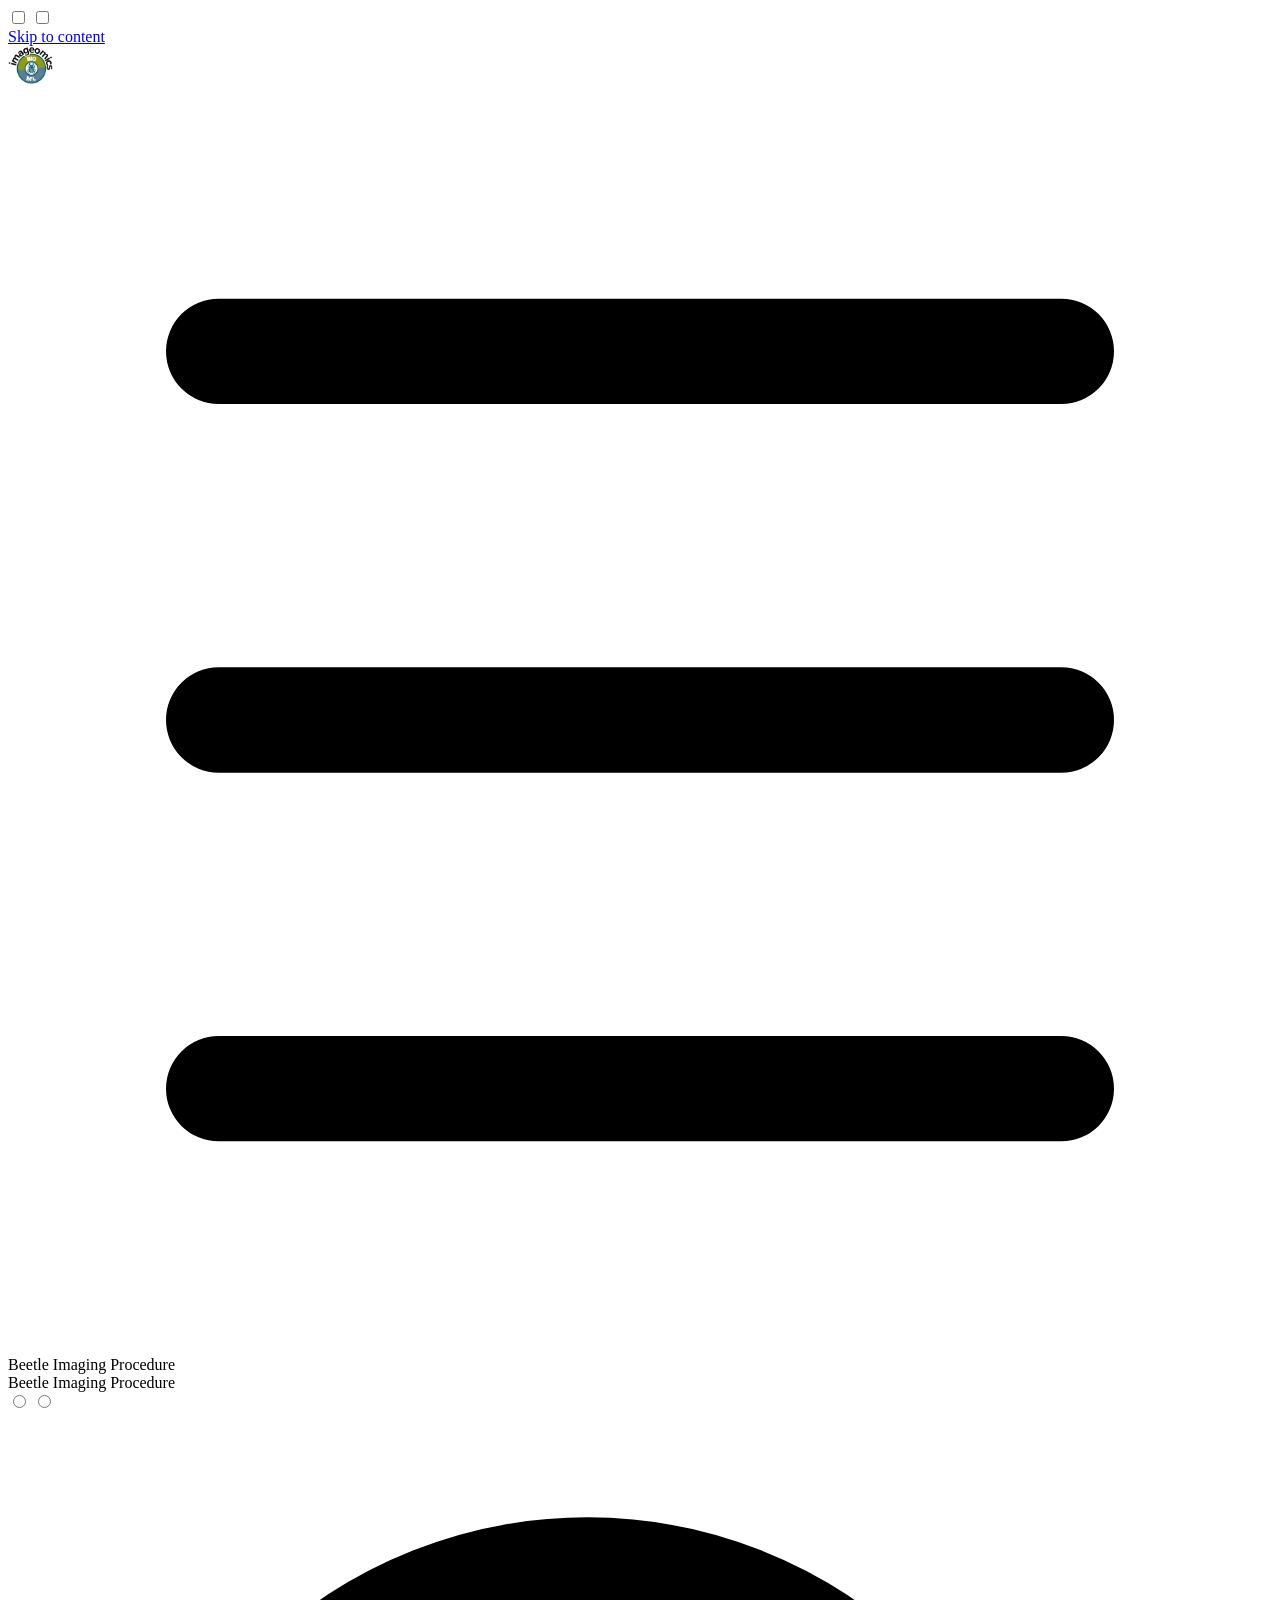
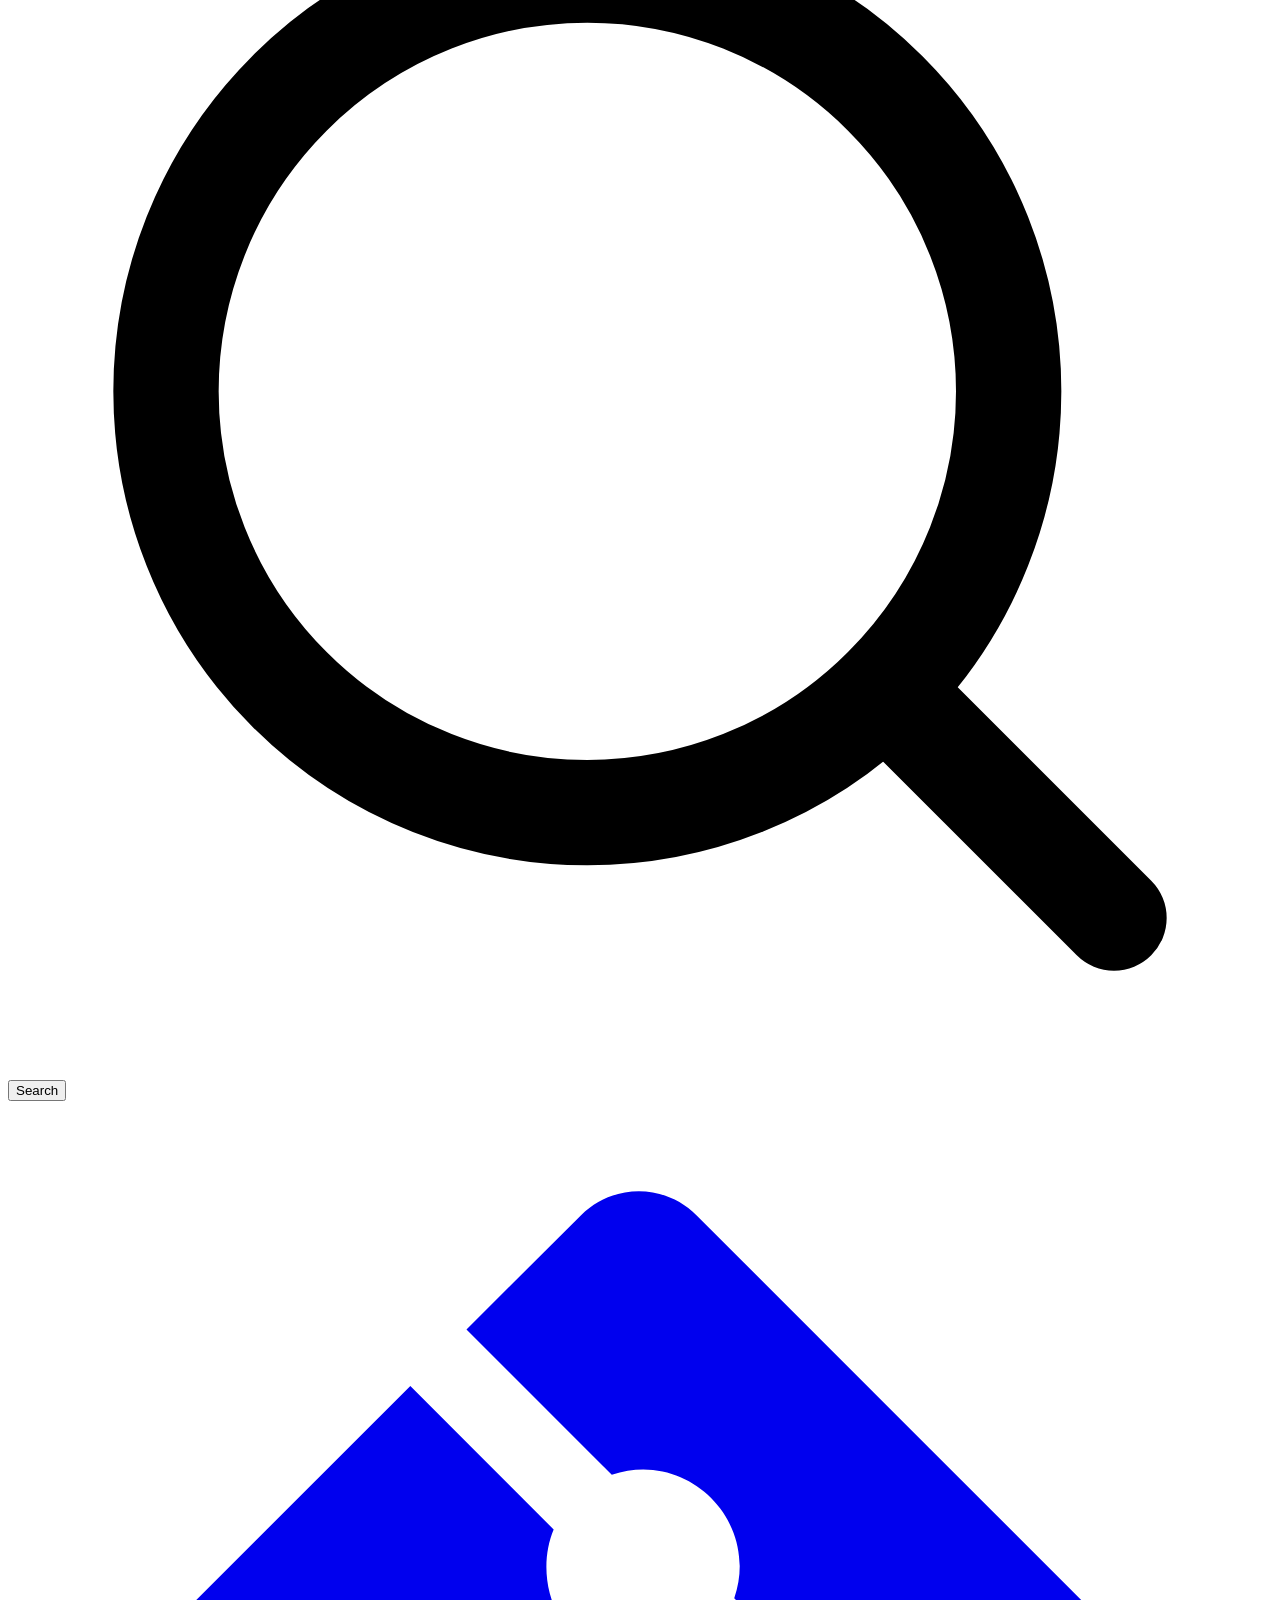
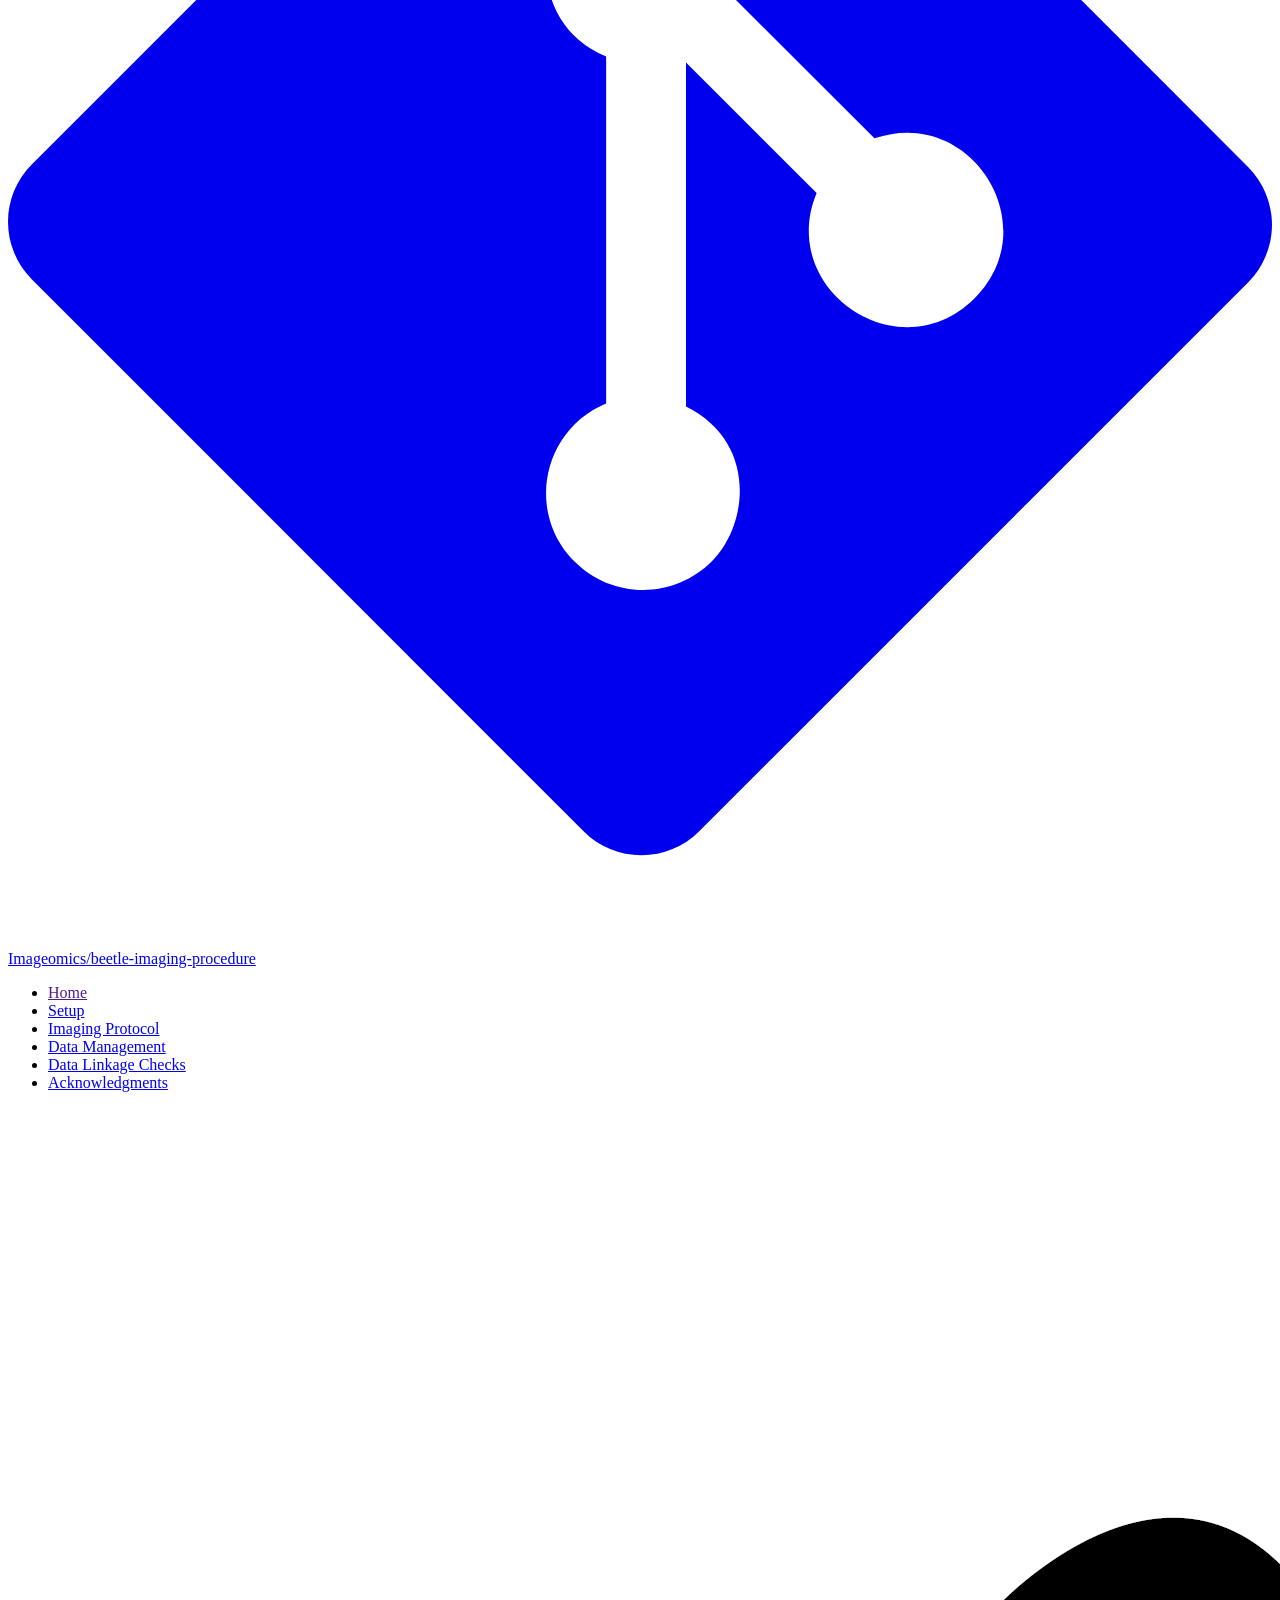
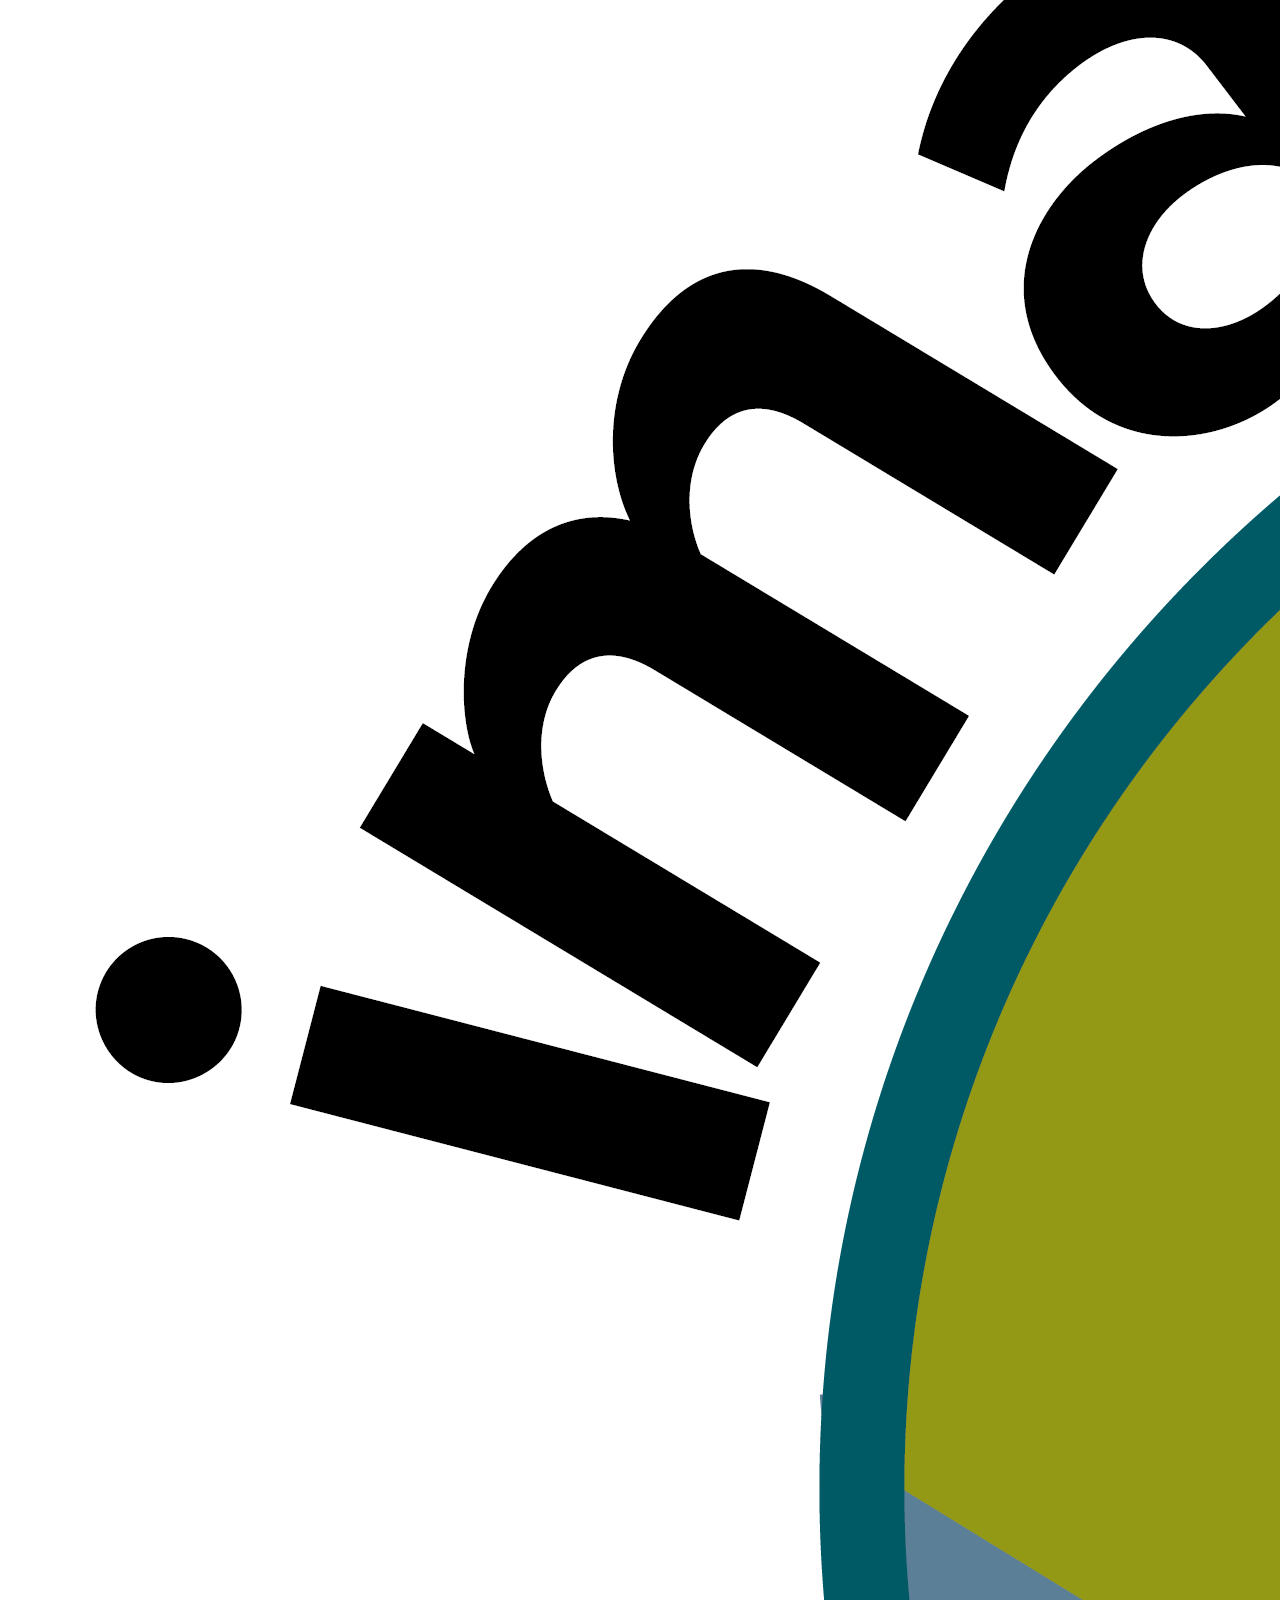
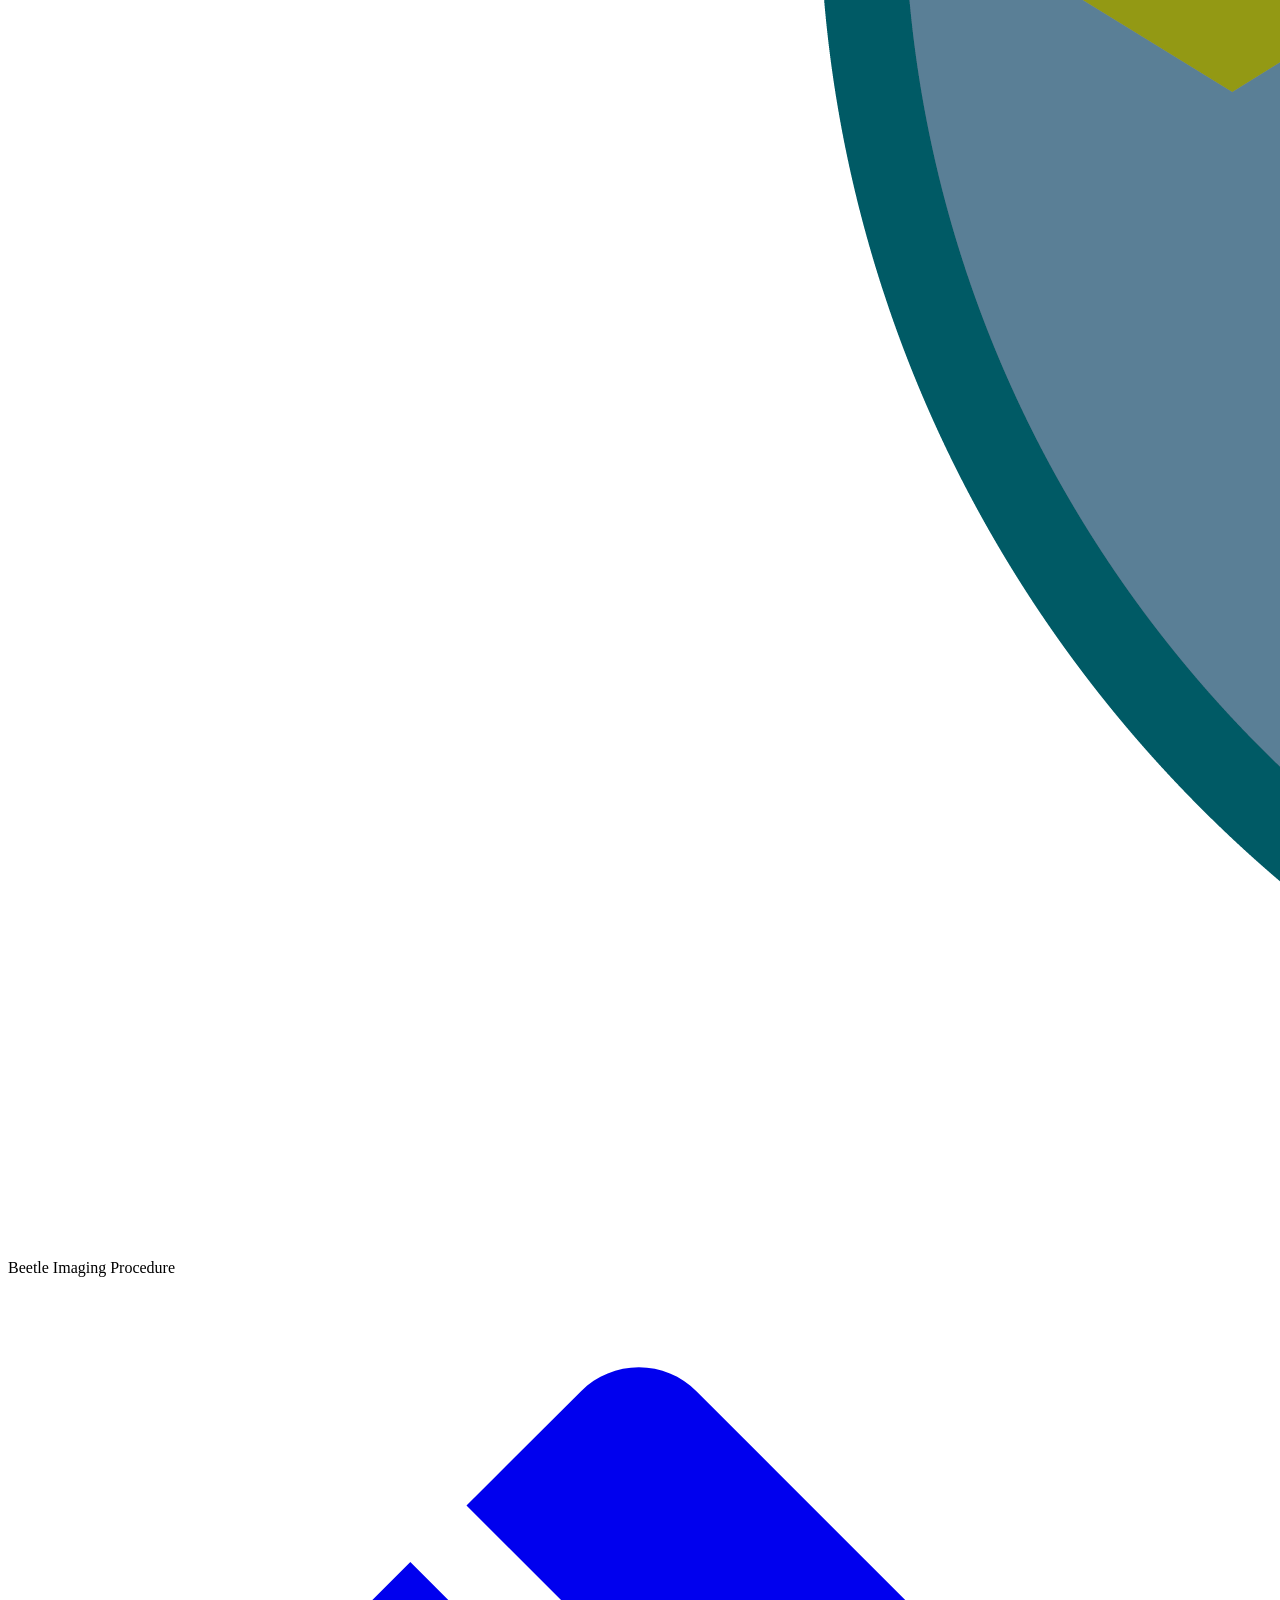
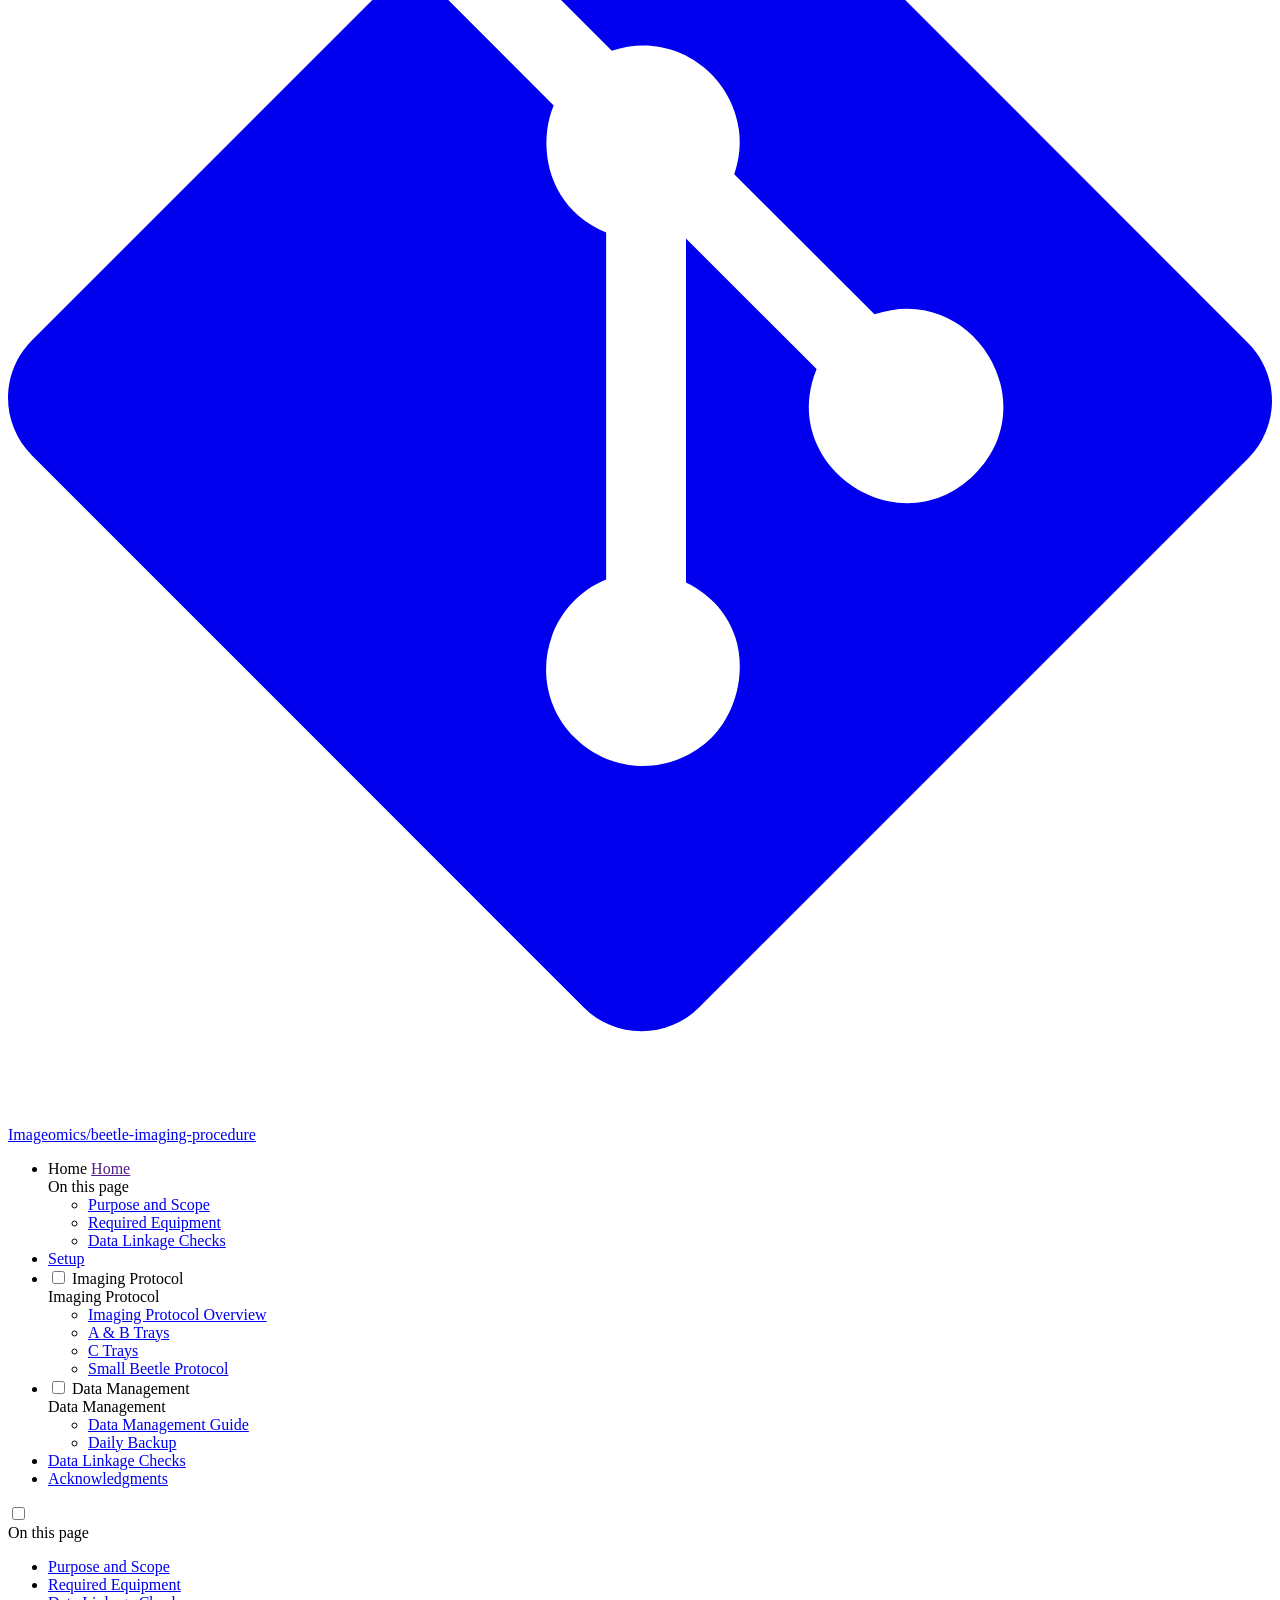
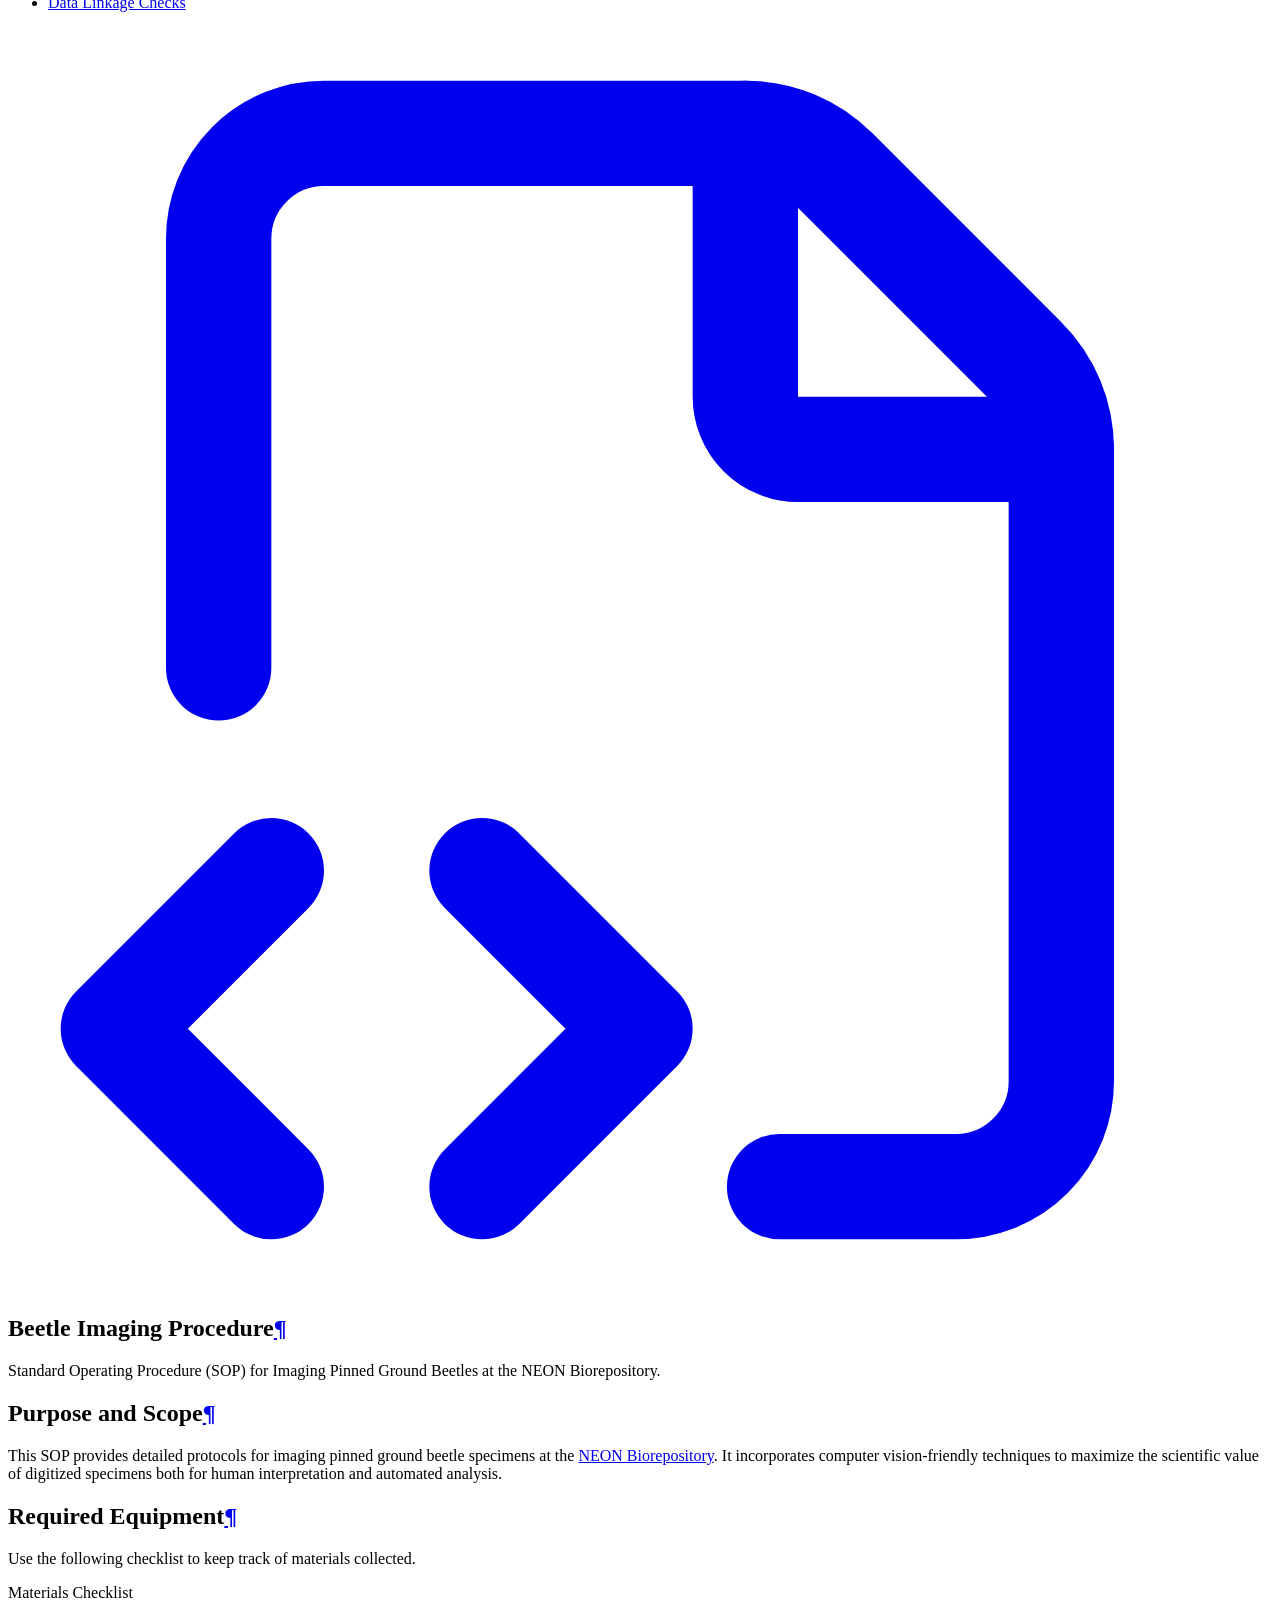
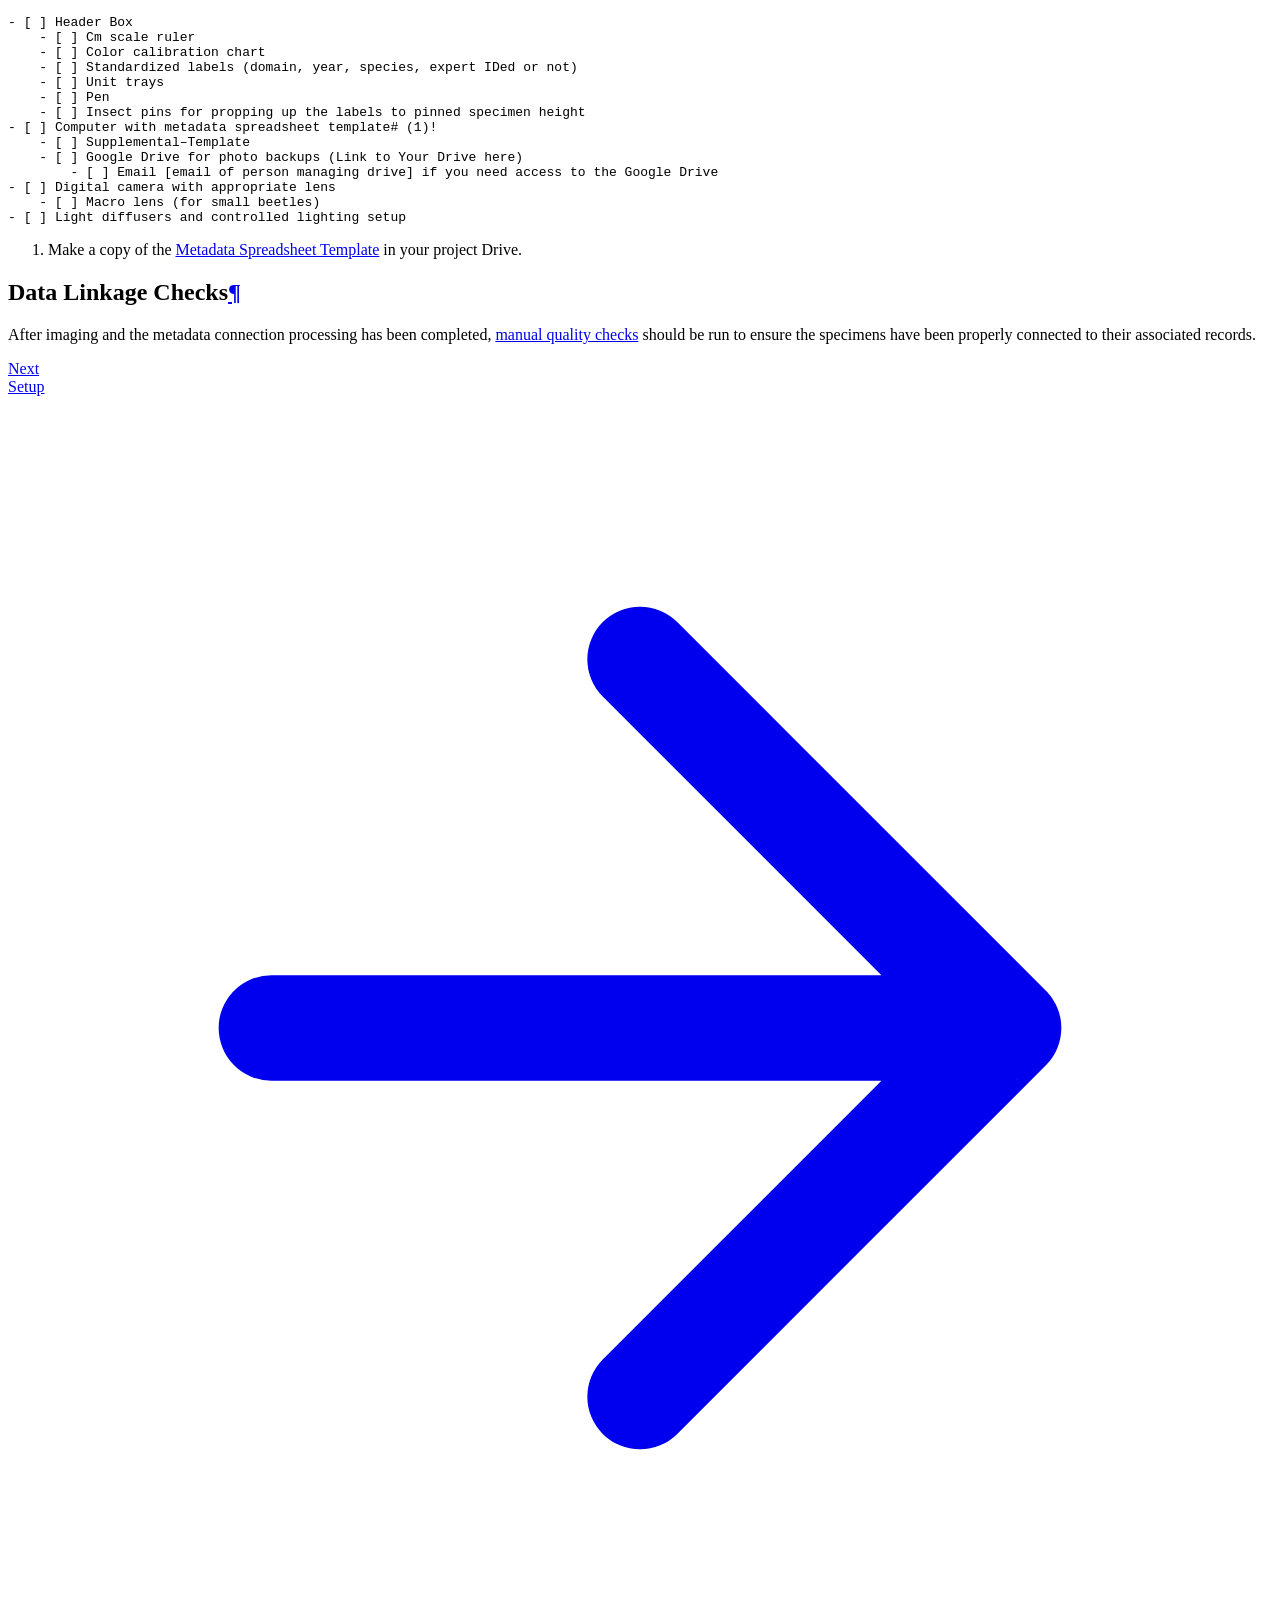
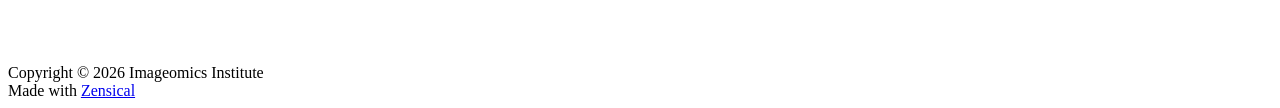
==== index.html @ e871ddfe "deploy: 4fdbc3232bb07e71bcf5f087051353f0564ea227" ====
<!doctype html>
<html lang="en" class="no-js">
  <head>
    
      <meta charset="utf-8">
      <meta name="viewport" content="width=device-width,initial-scale=1">
      
        <meta name="description" content="Standard Operating Procedure (SOP) for Imaging Pinned Ground Beetles at the NEON Biorepository.">
      
      
      
        <link rel="canonical" href="https://imageomics.github.io/beetle-imaging-procedure/">
      
      
      
        <link rel="next" href="./setup/">
      
      
        
      
      
      <link rel="icon" href="./assets/beetle-pixel.png">
      <meta name="generator" content="zensical-0.0.45">
    
    
      
        <title>Beetle Imaging Procedure - Beetle Imaging Procedure</title>
      
    
    
      
        
      
      <link rel="stylesheet" href="./assets/stylesheets/modern/main.fba56155.min.css">
      
        
          
        
        <link rel="stylesheet" href="./assets/stylesheets/modern/palette.dfe2e883.min.css">
      
      


    
    
      
    
    
      
        
        
        <link rel="preconnect" href="https://fonts.gstatic.com" crossorigin>
        <link rel="stylesheet" href="https://fonts.googleapis.com/css?family=Inter:300,300i,400,400i,500,500i,700,700i%7CJetBrains+Mono:400,400i,700,700i&amp;display=fallback">
        <style>:root{--md-text-font:"Inter";--md-code-font:"JetBrains Mono"}</style>
      
    
    
      <link rel="stylesheet" href="./stylesheets/extra.css">
    
    <script>__md_scope=new URL(".",location),__md_scope.pathname.endsWith("/")||(__md_scope=new URL(__md_scope.pathname+"/",location)),__md_hash=e=>[...e].reduce(((e,t)=>(e<<5)-e+t.charCodeAt(0)),0),__md_get=(e,t=localStorage,_=__md_scope)=>JSON.parse(t.getItem(_.pathname+"."+e)),__md_set=(e,t,_=localStorage,a=__md_scope)=>{try{_.setItem(a.pathname+"."+e,JSON.stringify(t))}catch(e){}},document.documentElement.setAttribute("data-platform",navigator.platform)</script>
    
      

    
    
  </head>
  
  
    
    
      
    
    
    
    
    <body dir="ltr" data-md-color-scheme="default" data-md-color-primary="custom" data-md-color-accent="custom">
  
    
    <input class="md-toggle" data-md-toggle="drawer" type="checkbox" id="__drawer" autocomplete="off">
    <input class="md-toggle" data-md-toggle="search" type="checkbox" id="__search" autocomplete="off">
    <label class="md-overlay" for="__drawer" aria-label="Navigation"></label>
    <div data-md-component="skip">
      
        
        <a href="#beetle-imaging-procedure" class="md-skip">
          Skip to content
        </a>
      
    </div>
    <div data-md-component="announce">
      
    </div>
    
    
      

  

<header class="md-header md-header--shadow md-header--lifted" data-md-component="header">
  <nav class="md-header__inner md-grid" aria-label="Header">
    <a href="" title="Beetle Imaging Procedure" class="md-header__button md-logo" aria-label="Beetle Imaging Procedure" data-md-component="logo">
      
  <img src="./assets/Imageomics_logo_beetle.png" alt="Beetle Imaging Procedure">

    </a>
    <label class="md-header__button md-icon" for="__drawer" aria-label="Navigation">
      
      <svg xmlns="http://www.w3.org/2000/svg" fill="none" stroke="currentColor" stroke-linecap="round" stroke-linejoin="round" stroke-width="2" class="lucide lucide-menu" viewBox="0 0 24 24"><path d="M4 5h16M4 12h16M4 19h16"/></svg>
    </label>
    <div class="md-header__title" data-md-component="header-title">
      <div class="md-header__ellipsis">
        <div class="md-header__topic">
          <span class="md-ellipsis">
            Beetle Imaging Procedure
          </span>
        </div>
        <div class="md-header__topic" data-md-component="header-topic">
          <span class="md-ellipsis">
            
              Beetle Imaging Procedure
            
          </span>
        </div>
      </div>
    </div>
    
      
        <form class="md-header__option" data-md-component="palette">
  
    
    
    
    <input class="md-option" data-md-color-media="none" data-md-color-scheme="default" data-md-color-primary="custom" data-md-color-accent="custom"  aria-label="Switch to dark mode"  type="radio" name="__palette" id="__palette_0">
    
      <label class="md-header__button md-icon" title="Switch to dark mode" for="__palette_1" hidden>
        <svg xmlns="http://www.w3.org/2000/svg" fill="none" stroke="currentColor" stroke-linecap="round" stroke-linejoin="round" stroke-width="2" class="lucide lucide-sun" viewBox="0 0 24 24"><circle cx="12" cy="12" r="4"/><path d="M12 2v2M12 20v2M4.93 4.93l1.41 1.41M17.66 17.66l1.41 1.41M2 12h2M20 12h2M6.34 17.66l-1.41 1.41M19.07 4.93l-1.41 1.41"/></svg>
      </label>
    
  
    
    
    
    <input class="md-option" data-md-color-media="none" data-md-color-scheme="slate" data-md-color-primary="custom" data-md-color-accent="custom"  aria-label="Switch to light mode"  type="radio" name="__palette" id="__palette_1">
    
      <label class="md-header__button md-icon" title="Switch to light mode" for="__palette_0" hidden>
        <svg xmlns="http://www.w3.org/2000/svg" fill="none" stroke="currentColor" stroke-linecap="round" stroke-linejoin="round" stroke-width="2" class="lucide lucide-moon" viewBox="0 0 24 24"><path d="M20.985 12.486a9 9 0 1 1-9.473-9.472c.405-.022.617.46.402.803a6 6 0 0 0 8.268 8.268c.344-.215.825-.004.803.401"/></svg>
      </label>
    
  
</form>
      
    
    
      <script>var palette=__md_get("__palette");if(palette&&palette.color){if("(prefers-color-scheme)"===palette.color.media){var media=matchMedia("(prefers-color-scheme: light)"),input=document.querySelector(media.matches?"[data-md-color-media='(prefers-color-scheme: light)']":"[data-md-color-media='(prefers-color-scheme: dark)']");palette.color.media=input.getAttribute("data-md-color-media"),palette.color.scheme=input.getAttribute("data-md-color-scheme"),palette.color.primary=input.getAttribute("data-md-color-primary"),palette.color.accent=input.getAttribute("data-md-color-accent")}for(var[key,value]of Object.entries(palette.color))document.body.setAttribute("data-md-color-"+key,value)}</script>
    
    
    
      
      
        <label class="md-header__button md-icon" for="__search" aria-label="Search">
          
          <svg xmlns="http://www.w3.org/2000/svg" fill="none" stroke="currentColor" stroke-linecap="round" stroke-linejoin="round" stroke-width="2" class="lucide lucide-search" viewBox="0 0 24 24"><path d="m21 21-4.34-4.34"/><circle cx="11" cy="11" r="8"/></svg>
        </label>
        <div class="md-search" data-md-component="search" role="dialog" aria-label="Search">
  <button type="button" class="md-search__button">
    Search
  </button>
</div>
      
    
    <div class="md-header__source">
      
        <a href="https://github.com/Imageomics/beetle-imaging-procedure" title="Go to repository" class="md-source" data-md-component="source">
  <div class="md-source__icon md-icon">
    
    <svg xmlns="http://www.w3.org/2000/svg" viewBox="0 0 448 512"><!--! Font Awesome Free 7.2.0 by @fontawesome - https://fontawesome.com License - https://fontawesome.com/license/free (Icons: CC BY 4.0, Fonts: SIL OFL 1.1, Code: MIT License) Copyright 2026 Fonticons, Inc.--><path fill="currentColor" d="M439.6 236.1 244 40.5c-5.4-5.5-12.8-8.5-20.4-8.5s-15 3-20.4 8.4L162.5 81l51.5 51.5c27.1-9.1 52.7 16.8 43.4 43.7l49.7 49.7c34.2-11.8 61.2 31 35.5 56.7-26.5 26.5-70.2-2.9-56-37.3L240.3 199v121.9c25.3 12.5 22.3 41.8 9.1 55-6.4 6.4-15.2 10.1-24.3 10.1s-17.8-3.6-24.3-10.1c-17.6-17.6-11.1-46.9 11.2-56v-123c-20.8-8.5-24.6-30.7-18.6-45L142.6 101 8.5 235.1C3 240.6 0 247.9 0 255.5s3 15 8.5 20.4l195.6 195.7c5.4 5.4 12.7 8.4 20.4 8.4s15-3 20.4-8.4l194.7-194.7c5.4-5.4 8.4-12.8 8.4-20.4s-3-15-8.4-20.4"/></svg>
  </div>
  <div class="md-source__repository">
    Imageomics/beetle-imaging-procedure
  </div>
</a>
      
    </div>
  </nav>
  
    
      
<nav class="md-tabs" aria-label="Tabs" data-md-component="tabs">
  <div class="md-grid">
    <ul class="md-tabs__list">
      
        
  
  
  
    
  
  
    <li class="md-tabs__item md-tabs__item--active">
      <a href="" class="md-tabs__link">
        
  
  Home

      </a>
    </li>
  

      
        
  
  
  
  
    <li class="md-tabs__item">
      <a href="./setup/" class="md-tabs__link">
        
  
  Setup

      </a>
    </li>
  

      
        
  
  
  
  
    
      
      
        
      
        
      
        
      
        
      
    
    
    
    
      <li class="md-tabs__item">
        <a href="./imaging-protocol/protocol-overview/" class="md-tabs__link">
          
  
  Imaging Protocol

        </a>
      </li>
    
  

      
        
  
  
  
  
    
      
      
        
      
        
      
    
    
    
    
      <li class="md-tabs__item">
        <a href="./data-management/management-guide/" class="md-tabs__link">
          
  
  Data Management

        </a>
      </li>
    
  

      
        
  
  
  
  
    <li class="md-tabs__item">
      <a href="./manual-checks/" class="md-tabs__link">
        
  
  Data Linkage Checks

      </a>
    </li>
  

      
        
  
  
  
  
    <li class="md-tabs__item">
      <a href="./acknowledgments/" class="md-tabs__link">
        
  
  Acknowledgments

      </a>
    </li>
  

      
    </ul>
  </div>
</nav>
    
  
</header>
    
    <div class="md-container" data-md-component="container">
      
      
        
      
      <main class="md-main" data-md-component="main">
        <div class="md-main__inner md-grid">
          
            
              
              <div class="md-sidebar md-sidebar--primary" data-md-component="sidebar" data-md-type="navigation" >
                <div class="md-sidebar__scrollwrap">
                  <div class="md-sidebar__inner">
                    


  


<nav class="md-nav md-nav--primary md-nav--lifted" aria-label="Navigation" data-md-level="0">
  <label class="md-nav__title" for="__drawer">
    <a href="" title="Beetle Imaging Procedure" class="md-nav__button md-logo" aria-label="Beetle Imaging Procedure" data-md-component="logo">
      
  <img src="./assets/Imageomics_logo_beetle.png" alt="Beetle Imaging Procedure">

    </a>
    Beetle Imaging Procedure
  </label>
  
    <div class="md-nav__source">
      <a href="https://github.com/Imageomics/beetle-imaging-procedure" title="Go to repository" class="md-source" data-md-component="source">
  <div class="md-source__icon md-icon">
    
    <svg xmlns="http://www.w3.org/2000/svg" viewBox="0 0 448 512"><!--! Font Awesome Free 7.2.0 by @fontawesome - https://fontawesome.com License - https://fontawesome.com/license/free (Icons: CC BY 4.0, Fonts: SIL OFL 1.1, Code: MIT License) Copyright 2026 Fonticons, Inc.--><path fill="currentColor" d="M439.6 236.1 244 40.5c-5.4-5.5-12.8-8.5-20.4-8.5s-15 3-20.4 8.4L162.5 81l51.5 51.5c27.1-9.1 52.7 16.8 43.4 43.7l49.7 49.7c34.2-11.8 61.2 31 35.5 56.7-26.5 26.5-70.2-2.9-56-37.3L240.3 199v121.9c25.3 12.5 22.3 41.8 9.1 55-6.4 6.4-15.2 10.1-24.3 10.1s-17.8-3.6-24.3-10.1c-17.6-17.6-11.1-46.9 11.2-56v-123c-20.8-8.5-24.6-30.7-18.6-45L142.6 101 8.5 235.1C3 240.6 0 247.9 0 255.5s3 15 8.5 20.4l195.6 195.7c5.4 5.4 12.7 8.4 20.4 8.4s15-3 20.4-8.4l194.7-194.7c5.4-5.4 8.4-12.8 8.4-20.4s-3-15-8.4-20.4"/></svg>
  </div>
  <div class="md-source__repository">
    Imageomics/beetle-imaging-procedure
  </div>
</a>
    </div>
  
  <ul class="md-nav__list" data-md-scrollfix>
    
      
      
  
  
    
  
  
  
    <li class="md-nav__item md-nav__item--active">
      
      
      
      
        
      
      
        <label class="md-nav__link md-nav__link--active" for="__toc">
          
  
  
  <span class="md-ellipsis">
    
  
  Home

    
  </span>
  
  

          <span class="md-nav__icon md-icon"></span>
        </label>
      
      <a href="" class="md-nav__link md-nav__link--active">
        
  
  
  <span class="md-ellipsis">
    
  
  Home

    
  </span>
  
  

      </a>
      
        


<nav class="md-nav md-nav--secondary" aria-label="On this page">
  
  
  
    
  
  
    <label class="md-nav__title" for="__toc">
      <span class="md-nav__icon md-icon"></span>
      On this page
    </label>
    <ul class="md-nav__list" data-md-component="toc" data-md-scrollfix>
      
        <li class="md-nav__item">
  <a href="#purpose-and-scope" class="md-nav__link">
    <span class="md-ellipsis">
      <span class="md-typeset">
        Purpose and Scope
      </span>
    </span>
  </a>
  
</li>
      
        <li class="md-nav__item">
  <a href="#required-equipment" class="md-nav__link">
    <span class="md-ellipsis">
      <span class="md-typeset">
        Required Equipment
      </span>
    </span>
  </a>
  
</li>
      
        <li class="md-nav__item">
  <a href="#data-linkage-checks" class="md-nav__link">
    <span class="md-ellipsis">
      <span class="md-typeset">
        Data Linkage Checks
      </span>
    </span>
  </a>
  
</li>
      
    </ul>
  
</nav>
      
    </li>
  

    
      
      
  
  
  
  
    <li class="md-nav__item">
      <a href="./setup/" class="md-nav__link">
        
  
  
  <span class="md-ellipsis">
    
  
  Setup

    
  </span>
  
  

      </a>
    </li>
  

    
      
      
  
  
  
  
    
    
      
        
      
        
      
        
      
        
      
    
    
    
      
      
        
      
    
    
    <li class="md-nav__item md-nav__item--nested">
      
        
        
        <input class="md-nav__toggle md-toggle " type="checkbox" id="__nav_3" >
        
          
          <label class="md-nav__link" for="__nav_3" id="__nav_3_label" tabindex="0">
            
  
  
  <span class="md-ellipsis">
    
  
  Imaging Protocol

    
  </span>
  
  

            <span class="md-nav__icon md-icon"></span>
          </label>
        
        <nav class="md-nav" data-md-level="1" aria-labelledby="__nav_3_label" aria-expanded="false">
          <label class="md-nav__title" for="__nav_3">
            <span class="md-nav__icon md-icon"></span>
            
  
  Imaging Protocol

          </label>
          <ul class="md-nav__list" data-md-scrollfix>
            
              
                
  
  
  
  
    <li class="md-nav__item">
      <a href="./imaging-protocol/protocol-overview/" class="md-nav__link">
        
  
  
  <span class="md-ellipsis">
    
  
  Imaging Protocol Overview

    
  </span>
  
  

      </a>
    </li>
  

              
            
              
                
  
  
  
  
    <li class="md-nav__item">
      <a href="./imaging-protocol/A-B-trays/" class="md-nav__link">
        
  
  
  <span class="md-ellipsis">
    
  
  A & B Trays

    
  </span>
  
  

      </a>
    </li>
  

              
            
              
                
  
  
  
  
    <li class="md-nav__item">
      <a href="./imaging-protocol/C-trays/" class="md-nav__link">
        
  
  
  <span class="md-ellipsis">
    
  
  C Trays

    
  </span>
  
  

      </a>
    </li>
  

              
            
              
                
  
  
  
  
    <li class="md-nav__item">
      <a href="./imaging-protocol/small-beetle-protocol/" class="md-nav__link">
        
  
  
  <span class="md-ellipsis">
    
  
  Small Beetle Protocol

    
  </span>
  
  

      </a>
    </li>
  

              
            
          </ul>
        </nav>
      
    </li>
  

    
      
      
  
  
  
  
    
    
      
        
      
        
      
    
    
    
      
      
        
      
    
    
    <li class="md-nav__item md-nav__item--nested">
      
        
        
        <input class="md-nav__toggle md-toggle " type="checkbox" id="__nav_4" >
        
          
          <label class="md-nav__link" for="__nav_4" id="__nav_4_label" tabindex="0">
            
  
  
  <span class="md-ellipsis">
    
  
  Data Management

    
  </span>
  
  

            <span class="md-nav__icon md-icon"></span>
          </label>
        
        <nav class="md-nav" data-md-level="1" aria-labelledby="__nav_4_label" aria-expanded="false">
          <label class="md-nav__title" for="__nav_4">
            <span class="md-nav__icon md-icon"></span>
            
  
  Data Management

          </label>
          <ul class="md-nav__list" data-md-scrollfix>
            
              
                
  
  
  
  
    <li class="md-nav__item">
      <a href="./data-management/management-guide/" class="md-nav__link">
        
  
  
  <span class="md-ellipsis">
    
  
  Data Management Guide

    
  </span>
  
  

      </a>
    </li>
  

              
            
              
                
  
  
  
  
    <li class="md-nav__item">
      <a href="./data-management/daily-backup/" class="md-nav__link">
        
  
  
  <span class="md-ellipsis">
    
  
  Daily Backup

    
  </span>
  
  

      </a>
    </li>
  

              
            
          </ul>
        </nav>
      
    </li>
  

    
      
      
  
  
  
  
    <li class="md-nav__item">
      <a href="./manual-checks/" class="md-nav__link">
        
  
  
  <span class="md-ellipsis">
    
  
  Data Linkage Checks

    
  </span>
  
  

      </a>
    </li>
  

    
      
      
  
  
  
  
    <li class="md-nav__item">
      <a href="./acknowledgments/" class="md-nav__link">
        
  
  
  <span class="md-ellipsis">
    
  
  Acknowledgments

    
  </span>
  
  

      </a>
    </li>
  

    
  </ul>
</nav>
                  </div>
                </div>
              </div>
            
            
              
              <div class="md-sidebar md-sidebar--secondary" data-md-component="sidebar" data-md-type="toc" >
                <div class="md-sidebar__scrollwrap">
                  
                    
                    
                    
                      
                    
                    
                      <input class="md-nav__toggle md-toggle" type="checkbox" id="__toc">
                      <div class="md-sidebar-button__wrapper">
                        <label class="md-sidebar-button" for="__toc"></label>
                      </div>
                    
                  
                  <div class="md-sidebar__inner">
                    


<nav class="md-nav md-nav--secondary" aria-label="On this page">
  
  
  
    
  
  
    <label class="md-nav__title" for="__toc">
      <span class="md-nav__icon md-icon"></span>
      On this page
    </label>
    <ul class="md-nav__list" data-md-component="toc" data-md-scrollfix>
      
        <li class="md-nav__item">
  <a href="#purpose-and-scope" class="md-nav__link">
    <span class="md-ellipsis">
      <span class="md-typeset">
        Purpose and Scope
      </span>
    </span>
  </a>
  
</li>
      
        <li class="md-nav__item">
  <a href="#required-equipment" class="md-nav__link">
    <span class="md-ellipsis">
      <span class="md-typeset">
        Required Equipment
      </span>
    </span>
  </a>
  
</li>
      
        <li class="md-nav__item">
  <a href="#data-linkage-checks" class="md-nav__link">
    <span class="md-ellipsis">
      <span class="md-typeset">
        Data Linkage Checks
      </span>
    </span>
  </a>
  
</li>
      
    </ul>
  
</nav>
                  </div>
                </div>
              </div>
            
          
          
            <div class="md-content" data-md-component="content">
              
                



  


              
              <article class="md-content__inner md-typeset">
                
                  
  
  
    
      
    
    <a href="https://github.com/Imageomics/beetle-imaging-procedure/raw/master/docs/index.md" title="View source of this page" class="md-content__button md-icon">
      
      <svg xmlns="http://www.w3.org/2000/svg" fill="none" stroke="currentColor" stroke-linecap="round" stroke-linejoin="round" stroke-width="2" class="lucide lucide-file-code-2" viewBox="0 0 24 24"><path d="M4 12.15V4a2 2 0 0 1 2-2h8a2.4 2.4 0 0 1 1.706.706l3.588 3.588A2.4 2.4 0 0 1 20 8v12a2 2 0 0 1-2 2h-3.35"/><path d="M14 2v5a1 1 0 0 0 1 1h5M5 16l-3 3 3 3M9 22l3-3-3-3"/></svg>
    </a>
  


<h1 id="beetle-imaging-procedure">Beetle Imaging Procedure<a class="headerlink" href="#beetle-imaging-procedure" title="Permanent link">&para;</a></h1>
<p>Standard Operating Procedure (SOP) for Imaging Pinned Ground Beetles at the NEON Biorepository.</p>
<h2 id="purpose-and-scope">Purpose and Scope<a class="headerlink" href="#purpose-and-scope" title="Permanent link">&para;</a></h2>
<p>This SOP provides detailed protocols for imaging pinned ground beetle specimens at the <a href="https://www.neonscience.org/about-neon-biorepository">NEON Biorepository</a>. It incorporates computer vision-friendly techniques to maximize the scientific value of digitized specimens both for human interpretation and automated analysis.</p>
<h2 id="required-equipment">Required Equipment<a class="headerlink" href="#required-equipment" title="Permanent link">&para;</a></h2>
<p>Use the following checklist to keep track of materials collected.</p>
<div class="language-toml highlight"><span class="filename">Materials Checklist</span><pre><span></span><code><span id="__span-0-1"><a id="__codelineno-0-1" name="__codelineno-0-1" href="#__codelineno-0-1"></a><span class="n">-</span><span class="w"> </span><span class="k">[</span><span class="w"> </span><span class="k">]</span><span class="w"> </span><span class="n">Header</span><span class="w"> </span><span class="n">Box</span><span class="w">  </span>
</span><span id="__span-0-2"><a id="__codelineno-0-2" name="__codelineno-0-2" href="#__codelineno-0-2"></a><span class="w">    </span><span class="n">-</span><span class="w"> </span><span class="k">[</span><span class="w"> </span><span class="k">]</span><span class="w"> </span><span class="n">Cm</span><span class="w"> </span><span class="n">scale</span><span class="w"> </span><span class="n">ruler</span><span class="w">  </span>
</span><span id="__span-0-3"><a id="__codelineno-0-3" name="__codelineno-0-3" href="#__codelineno-0-3"></a><span class="w">    </span><span class="n">-</span><span class="w"> </span><span class="k">[</span><span class="w"> </span><span class="k">]</span><span class="w"> </span><span class="n">Color</span><span class="w"> </span><span class="n">calibration</span><span class="w"> </span><span class="n">chart</span><span class="w">  </span>
</span><span id="__span-0-4"><a id="__codelineno-0-4" name="__codelineno-0-4" href="#__codelineno-0-4"></a><span class="w">    </span><span class="n">-</span><span class="w"> </span><span class="k">[</span><span class="w"> </span><span class="k">]</span><span class="w"> </span><span class="n">Standardized</span><span class="w"> </span><span class="n">labels</span><span class="w"> </span><span class="err">(</span><span class="n">domain</span><span class="err">,</span><span class="w"> </span><span class="n">year</span><span class="err">,</span><span class="w"> </span><span class="n">species</span><span class="err">,</span><span class="w"> </span><span class="n">expert</span><span class="w"> </span><span class="n">IDed</span><span class="w"> </span><span class="n">or</span><span class="w"> </span><span class="n">not</span><span class="err">)</span><span class="w">  </span>
</span><span id="__span-0-5"><a id="__codelineno-0-5" name="__codelineno-0-5" href="#__codelineno-0-5"></a><span class="w">    </span><span class="n">-</span><span class="w"> </span><span class="k">[</span><span class="w"> </span><span class="k">]</span><span class="w"> </span><span class="n">Unit</span><span class="w"> </span><span class="n">trays</span><span class="w">  </span>
</span><span id="__span-0-6"><a id="__codelineno-0-6" name="__codelineno-0-6" href="#__codelineno-0-6"></a><span class="w">    </span><span class="n">-</span><span class="w"> </span><span class="k">[</span><span class="w"> </span><span class="k">]</span><span class="w"> </span><span class="n">Pen</span><span class="w">  </span>
</span><span id="__span-0-7"><a id="__codelineno-0-7" name="__codelineno-0-7" href="#__codelineno-0-7"></a><span class="w">    </span><span class="n">-</span><span class="w"> </span><span class="k">[</span><span class="w"> </span><span class="k">]</span><span class="w"> </span><span class="n">Insect</span><span class="w"> </span><span class="n">pins</span><span class="w"> </span><span class="n">for</span><span class="w"> </span><span class="n">propping</span><span class="w"> </span><span class="n">up</span><span class="w"> </span><span class="n">the</span><span class="w"> </span><span class="n">labels</span><span class="w"> </span><span class="n">to</span><span class="w"> </span><span class="n">pinned</span><span class="w"> </span><span class="n">specimen</span><span class="w"> </span><span class="n">height</span><span class="w">  </span>
</span><span id="__span-0-8"><a id="__codelineno-0-8" name="__codelineno-0-8" href="#__codelineno-0-8"></a><span class="n">-</span><span class="w"> </span><span class="k">[</span><span class="w"> </span><span class="k">]</span><span class="w"> </span><span class="n">Computer</span><span class="w"> </span><span class="n">with</span><span class="w"> </span><span class="n">metadata</span><span class="w"> </span><span class="n">spreadsheet</span><span class="w"> </span><span class="n">template</span><span class="c1"># (1)!</span>
</span><span id="__span-0-9"><a id="__codelineno-0-9" name="__codelineno-0-9" href="#__codelineno-0-9"></a><span class="w">    </span><span class="n">-</span><span class="w"> </span><span class="k">[</span><span class="w"> </span><span class="k">]</span><span class="w"> </span><span class="n">Supplemental</span><span class="err">–</span><span class="n">Template</span><span class="w">  </span>
</span><span id="__span-0-10"><a id="__codelineno-0-10" name="__codelineno-0-10" href="#__codelineno-0-10"></a><span class="w">    </span><span class="n">-</span><span class="w"> </span><span class="k">[</span><span class="w"> </span><span class="k">]</span><span class="w"> </span><span class="n">Google</span><span class="w"> </span><span class="n">Drive</span><span class="w"> </span><span class="n">for</span><span class="w"> </span><span class="n">photo</span><span class="w"> </span><span class="n">backups</span><span class="w"> </span><span class="err">(</span><span class="n">Link</span><span class="w"> </span><span class="n">to</span><span class="w"> </span><span class="n">Your</span><span class="w"> </span><span class="n">Drive</span><span class="w"> </span><span class="n">here</span><span class="err">)</span>
</span><span id="__span-0-11"><a id="__codelineno-0-11" name="__codelineno-0-11" href="#__codelineno-0-11"></a><span class="w">        </span><span class="n">-</span><span class="w"> </span><span class="k">[</span><span class="w"> </span><span class="k">]</span><span class="w"> </span><span class="n">Email</span><span class="w"> </span><span class="k">[email</span><span class="w"> </span><span class="k">of</span><span class="w"> </span><span class="k">person</span><span class="w"> </span><span class="k">managing</span><span class="w"> </span><span class="k">drive]</span><span class="w"> </span><span class="n">if</span><span class="w"> </span><span class="n">you</span><span class="w"> </span><span class="n">need</span><span class="w"> </span><span class="n">access</span><span class="w"> </span><span class="n">to</span><span class="w"> </span><span class="n">the</span><span class="w"> </span><span class="n">Google</span><span class="w"> </span><span class="n">Drive</span><span class="w">  </span>
</span><span id="__span-0-12"><a id="__codelineno-0-12" name="__codelineno-0-12" href="#__codelineno-0-12"></a><span class="n">-</span><span class="w"> </span><span class="k">[</span><span class="w"> </span><span class="k">]</span><span class="w"> </span><span class="n">Digital</span><span class="w"> </span><span class="n">camera</span><span class="w"> </span><span class="n">with</span><span class="w"> </span><span class="n">appropriate</span><span class="w"> </span><span class="n">lens</span><span class="w">  </span>
</span><span id="__span-0-13"><a id="__codelineno-0-13" name="__codelineno-0-13" href="#__codelineno-0-13"></a><span class="w">    </span><span class="n">-</span><span class="w"> </span><span class="k">[</span><span class="w"> </span><span class="k">]</span><span class="w"> </span><span class="n">Macro</span><span class="w"> </span><span class="n">lens</span><span class="w"> </span><span class="err">(</span><span class="n">for</span><span class="w"> </span><span class="n">small</span><span class="w"> </span><span class="n">beetles</span><span class="err">)</span><span class="w">  </span>
</span><span id="__span-0-14"><a id="__codelineno-0-14" name="__codelineno-0-14" href="#__codelineno-0-14"></a><span class="n">-</span><span class="w"> </span><span class="k">[</span><span class="w"> </span><span class="k">]</span><span class="w"> </span><span class="n">Light</span><span class="w"> </span><span class="n">diffusers</span><span class="w"> </span><span class="n">and</span><span class="w"> </span><span class="n">controlled</span><span class="w"> </span><span class="n">lighting</span><span class="w"> </span><span class="n">setup</span>
</span></code></pre></div>
<ol>
<li>Make a copy of the <a href="https://docs.google.com/spreadsheets/d/1B1DY-XNBfE_NjbIqkmnTm5fE7PDNGqbasVlfrOypspc/edit?usp=drive_link">Metadata Spreadsheet Template</a> in your project Drive.</li>
</ol>
<!-- May want to redirect this to an XLSX saved in the repo or add that as an alternate option -->

<h2 id="data-linkage-checks">Data Linkage Checks<a class="headerlink" href="#data-linkage-checks" title="Permanent link">&para;</a></h2>
<p>After imaging and the metadata connection processing has been completed, <a href="manual-checks/">manual quality checks</a> should be run to ensure the specimens have been properly connected to their associated records.</p>














                
              </article>
            </div>
          
          
  <script>var tabs=__md_get("__tabs");if(Array.isArray(tabs))e:for(var set of document.querySelectorAll(".tabbed-set")){var labels=set.querySelector(".tabbed-labels");for(var tab of tabs)for(var label of labels.getElementsByTagName("label"))if(label.innerText.trim()===tab){var input=document.getElementById(label.htmlFor);input.checked=!0;continue e}}</script>

<script>var target=document.getElementById(location.hash.slice(1));target&&target.name&&(target.checked=target.name.startsWith("__tabbed_"))</script>
        </div>
        
          <button type="button" class="md-top md-icon" data-md-component="top" hidden>
  
  <svg xmlns="http://www.w3.org/2000/svg" fill="none" stroke="currentColor" stroke-linecap="round" stroke-linejoin="round" stroke-width="2" class="lucide lucide-circle-arrow-up" viewBox="0 0 24 24"><circle cx="12" cy="12" r="10"/><path d="m16 12-4-4-4 4M12 16V8"/></svg>
  Back to top
</button>
        
      </main>
      
        <footer class="md-footer">
  
    
      
      <nav class="md-footer__inner md-grid" aria-label="Footer" >
        
        
          
          <a href="./setup/" class="md-footer__link md-footer__link--next" aria-label="Next: Setup">
            <div class="md-footer__title">
              <span class="md-footer__direction">
                Next
              </span>
              <div class="md-ellipsis">
                Setup
              </div>
            </div>
            <div class="md-footer__button md-icon">
              
              <svg xmlns="http://www.w3.org/2000/svg" fill="none" stroke="currentColor" stroke-linecap="round" stroke-linejoin="round" stroke-width="2" class="lucide lucide-arrow-right" viewBox="0 0 24 24"><path d="M5 12h14M12 5l7 7-7 7"/></svg>
            </div>
          </a>
        
      </nav>
    
  
  <div class="md-footer-meta md-typeset">
    <div class="md-footer-meta__inner md-grid">
      <div class="md-copyright">
  
    <div class="md-copyright__highlight">
      Copyright &copy; 2026 Imageomics Institute
    </div>
  
  
    Made with
    <a href="https://zensical.org/" target="_blank" rel="noopener">
      Zensical
    </a>
  
</div>
      
    </div>
  </div>
</footer>
      
    </div>
    <div class="md-dialog" data-md-component="dialog">
      <div class="md-dialog__inner md-typeset"></div>
    </div>
    
    
    
      
      
      <script id="__config" type="application/json">{"annotate":null,"base":".","features":["content.action.view","content.code.annotate","content.code.copy","content.footnote.tooltips","content.tabs.link","content.tooltips","navigation.footer","navigation.indexes","navigation.instant","navigation.instant.prefetch","navigation.path","navigation.sections","navigation.tabs","navigation.tabs.sticky","navigation.top","navigation.tracking","search.highlight"],"search":"./assets/javascripts/workers/search.e2d2d235.min.js","tags":null,"translations":{"clipboard.copied":"Copied to clipboard","clipboard.copy":"Copy to clipboard","search.result.more.one":"1 more on this page","search.result.more.other":"# more on this page","search.result.none":"No matching documents","search.result.one":"1 matching document","search.result.other":"# matching documents","search.result.placeholder":"Type to start searching","search.result.term.missing":"Missing","select.version":"Select version"},"version":null}</script>
    
    
      <script src="./assets/javascripts/bundle.6e5f0216.min.js"></script>
      
    
  </body>
</html>
---- assets/stylesheets/modern/main.fba56155.min.css ----
@charset "UTF-8";html{-webkit-text-size-adjust:none;-moz-text-size-adjust:none;text-size-adjust:none;box-sizing:border-box}*,:after,:before{box-sizing:inherit}@media (prefers-reduced-motion){*,:after,:before{transition:none!important}}body{margin:0}a,button,input,label{-webkit-tap-highlight-color:transparent}a{color:inherit;text-decoration:none}hr{border:0;box-sizing:initial;display:block;height:.05rem;overflow:visible;padding:0}small{font-size:80%}sub,sup{line-height:1em}img{border-style:none}table{border-collapse:initial;border-spacing:0}td,th{font-weight:400;vertical-align:top}button{background:#0000;border:0;font-family:inherit;font-size:inherit;margin:0;padding:0}input{border:0;outline:none}:root{--md-primary-fg-color:#4051b5;--md-primary-fg-color--light:#5d6cc0;--md-primary-fg-color--dark:#303fa1;--md-primary-bg-color:#fff;--md-primary-bg-color--light:#ffffffb3;--md-accent-fg-color:#526cfe;--md-accent-fg-color--transparent:#526cfe1a;--md-accent-bg-color:#fff;--md-accent-bg-color--light:#ffffffb3}[data-md-color-scheme=default]{color-scheme:light}[data-md-color-scheme=default] img[src$="#gh-dark-mode-only"],[data-md-color-scheme=default] img[src$="#only-dark"]{display:none}:root,[data-md-color-scheme=default]{--md-hue:225deg;--md-default-fg-color:#000000de;--md-default-fg-color--light:#0000008c;--md-default-fg-color--lighter:#00000052;--md-default-fg-color--lightest:#0000000d;--md-default-bg-color:#fff;--md-default-bg-color--light:#ffffffb3;--md-default-bg-color--lighter:#ffffff4d;--md-default-bg-color--lightest:#ffffff1f;--md-code-fg-color:#36464e;--md-code-bg-color:#f5f5f5;--md-code-bg-color--light:#f5f5f5b3;--md-code-bg-color--lighter:#f5f5f54d;--md-code-hl-color:#4287ff;--md-code-hl-color--light:#4287ff1a;--md-code-hl-number-color:#d52a2a;--md-code-hl-special-color:#db1457;--md-code-hl-function-color:#a846b9;--md-code-hl-constant-color:#6e59d9;--md-code-hl-keyword-color:#3f6ec6;--md-code-hl-string-color:#1c7d4d;--md-code-hl-name-color:var(--md-code-fg-color);--md-code-hl-operator-color:var(--md-default-fg-color--light);--md-code-hl-punctuation-color:var(--md-default-fg-color--light);--md-code-hl-comment-color:var(--md-default-fg-color--light);--md-code-hl-generic-color:var(--md-default-fg-color--light);--md-code-hl-variable-color:var(--md-default-fg-color--light);--md-typeset-color:var(--md-default-fg-color);--md-typeset-a-color:var(--md-primary-fg-color);--md-typeset-del-color:#f5503d26;--md-typeset-ins-color:#0bd57026;--md-typeset-kbd-color:#fafafa;--md-typeset-kbd-accent-color:#fff;--md-typeset-kbd-border-color:#b8b8b8;--md-typeset-mark-color:#ffff0080;--md-typeset-table-color:#0000001f;--md-typeset-table-color--light:rgba(0,0,0,.035);--md-admonition-fg-color:var(--md-default-fg-color);--md-admonition-bg-color:var(--md-default-bg-color);--md-warning-fg-color:#000000de;--md-warning-bg-color:#ff9;--md-shadow-z1:0 0.2rem 0.5rem #0000000d,0 0 0.05rem #0000001a;--md-shadow-z2:0 0.2rem 0.5rem #0000001a,0 0 0.05rem #00000040;--md-shadow-z3:0 0.2rem 0.5rem #0003,0 0 0.05rem #00000059;--color-foreground:0 0 0;--color-background:255 255 255;--color-background-subtle:240 240 240;--color-backdrop:255 255 255}.md-icon svg{fill:currentcolor;display:block;height:1.2rem;width:1.2rem}.md-icon svg.lucide{fill:#0000;stroke:currentcolor}body{-webkit-font-smoothing:antialiased;-moz-osx-font-smoothing:grayscale;--md-text-font-family:var(--md-text-font,_),-apple-system,BlinkMacSystemFont,Helvetica,Arial,sans-serif;--md-code-font-family:var(--md-code-font,_),SFMono-Regular,Consolas,Menlo,monospace}aside,body,input{font-feature-settings:"kern","liga";color:var(--md-typeset-color);font-family:var(--md-text-font-family)}code,kbd,pre{font-feature-settings:"kern";font-family:var(--md-code-font-family)}:root{--md-typeset-table-sort-icon:url('data:image/svg+xml;charset=utf-8,<svg xmlns="http://www.w3.org/2000/svg" fill="none" stroke="currentColor" stroke-linecap="round" stroke-linejoin="round" stroke-width="2" class="lucide lucide-arrow-down-up" viewBox="0 0 24 24"><path d="m3 16 4 4 4-4m-4 4V4m14 4-4-4-4 4m4-4v16"/></svg>');--md-typeset-table-sort-icon--asc:url('data:image/svg+xml;charset=utf-8,<svg xmlns="http://www.w3.org/2000/svg" fill="none" stroke="currentColor" stroke-linecap="round" stroke-linejoin="round" stroke-width="2" class="lucide lucide-arrow-down-narrow-wide" viewBox="0 0 24 24"><path d="m3 16 4 4 4-4m-4 4V4m4 0h4m-4 4h7m-7 4h10"/></svg>');--md-typeset-table-sort-icon--desc:url('data:image/svg+xml;charset=utf-8,<svg xmlns="http://www.w3.org/2000/svg" fill="none" stroke="currentColor" stroke-linecap="round" stroke-linejoin="round" stroke-width="2" class="lucide lucide-arrow-up-narrow-wide" viewBox="0 0 24 24"><path d="m3 8 4-4 4 4M7 4v16m4-8h4m-4 4h7m-7 4h10"/></svg>');--md-typeset-preview-icon:url('data:image/svg+xml;charset=utf-8,<svg xmlns="http://www.w3.org/2000/svg" fill="none" stroke="currentColor" stroke-linecap="round" stroke-linejoin="round" stroke-width="2" class="lucide lucide-mouse-pointer-2" viewBox="0 0 24 24"><path d="M4.037 4.688a.495.495 0 0 1 .651-.651l16 6.5a.5.5 0 0 1-.063.947l-6.124 1.58a2 2 0 0 0-1.438 1.435l-1.579 6.126a.5.5 0 0 1-.947.063z"/></svg>')}.md-typeset{-webkit-print-color-adjust:exact;color-adjust:exact;font-size:.75rem;letter-spacing:-.01em;line-height:1.8;overflow-wrap:break-word}@media print{.md-typeset{font-size:.68rem}}.md-typeset blockquote,.md-typeset dl,.md-typeset figure,.md-typeset ol,.md-typeset pre,.md-typeset ul{margin-bottom:1em;margin-top:1em}.md-typeset h1{color:var(--md-default-fg-color);font-size:1.875em;line-height:1.3;margin:0 0 1.25em}.md-typeset h1,.md-typeset h2{font-weight:700;letter-spacing:-.025em}.md-typeset h2{font-size:1.5em;line-height:1.4;margin:1.6em 0 .64em}.md-typeset h3{font-size:1.25em;font-weight:700;letter-spacing:-.01em;line-height:1.5;margin:1.6em 0 .8em}.md-typeset h2+h3{margin-top:.8em}.md-typeset h4{font-weight:700;letter-spacing:-.01em;margin:1em 0}.md-typeset h5,.md-typeset h6{color:var(--md-default-fg-color--light);font-size:.8em;font-weight:700;letter-spacing:-.01em;margin:1.25em 0}.md-typeset h5{text-transform:uppercase}.md-typeset h5 code{text-transform:none}.md-typeset hr{border-bottom:.05rem solid var(--md-default-fg-color--lightest);display:flow-root;margin:1.5em 0}.md-typeset a{color:var(--md-typeset-a-color);text-decoration:underline;word-break:break-word}.md-typeset a,.md-typeset a:before{transition:color 125ms}.md-typeset a:focus,.md-typeset a:hover{color:var(--md-accent-fg-color)}.md-typeset a:focus code,.md-typeset a:hover code{background-color:var(--md-accent-fg-color--transparent);color:var(--md-accent-fg-color)}.md-typeset a code{color:var(--md-typeset-a-color)}.md-typeset a.focus-visible{outline-color:var(--md-accent-fg-color);outline-offset:.2rem}.md-typeset code,.md-typeset kbd,.md-typeset pre{color:var(--md-code-fg-color);direction:ltr;font-variant-ligatures:none;transition:background-color 125ms}@media print{.md-typeset code,.md-typeset kbd,.md-typeset pre{white-space:pre-wrap}}.md-typeset code{background-color:var(--md-code-bg-color);border-radius:.2rem;-webkit-box-decoration-break:clone;box-decoration-break:clone;font-size:.85em;padding:.25em .4em;transition:color 125ms,background-color 125ms;word-break:break-word}.md-typeset code:not(.focus-visible){-webkit-tap-highlight-color:transparent;outline:none}.md-typeset pre{display:flow-root;line-height:1.4;position:relative}.md-typeset pre>code{border-radius:.4rem;-webkit-box-decoration-break:slice;box-decoration-break:slice;box-shadow:none;display:block;margin:0;outline-color:var(--md-accent-fg-color);overflow:auto;padding:.7720588235em 1.1764705882em;scrollbar-color:var(--md-default-fg-color--lighter) #0000;scrollbar-width:thin;touch-action:auto;word-break:normal}.md-typeset pre>code:hover{scrollbar-color:var(--md-accent-fg-color) #0000}.md-typeset pre>code::-webkit-scrollbar{height:.2rem;width:.2rem}.md-typeset pre>code::-webkit-scrollbar-thumb{background-color:var(--md-default-fg-color--lighter)}.md-typeset pre>code::-webkit-scrollbar-thumb:hover{background-color:var(--md-accent-fg-color)}.md-typeset kbd{border-radius:.2rem;box-shadow:0 0 0 .05rem var(--md-typeset-kbd-border-color),0 .15rem 0 var(--md-typeset-kbd-border-color);color:var(--md-default-fg-color);display:inline-block;font-size:.75em;padding:0 .6666666667em;vertical-align:text-top;word-break:break-word}.md-typeset mark{background-color:var(--md-typeset-mark-color);-webkit-box-decoration-break:clone;box-decoration-break:clone;color:inherit;word-break:break-word}.md-typeset abbr{border-bottom:.05rem dotted var(--md-default-fg-color--light);cursor:help;text-decoration:none}.md-typeset [data-preview]{position:relative}[dir=ltr] .md-typeset [data-preview]:after{margin-left:.125em}[dir=rtl] .md-typeset [data-preview]:after{margin-right:.125em}.md-typeset [data-preview]:after{background-color:currentcolor;content:"";display:inline-block;height:.8em;-webkit-mask-image:var(--md-typeset-preview-icon);mask-image:var(--md-typeset-preview-icon);-webkit-mask-repeat:no-repeat;mask-repeat:no-repeat;-webkit-mask-size:contain;mask-size:contain;transition:background-color 125ms;vertical-align:text-top;width:.8em}.md-typeset small{opacity:.75}[dir=ltr] .md-typeset sub,[dir=ltr] .md-typeset sup{margin-left:.078125em}[dir=rtl] .md-typeset sub,[dir=rtl] .md-typeset sup{margin-right:.078125em}[dir=ltr] .md-typeset blockquote{padding-left:.6rem}[dir=rtl] .md-typeset blockquote{padding-right:.6rem}[dir=ltr] .md-typeset blockquote{border-left:.2rem solid var(--md-default-fg-color--lighter)}[dir=rtl] .md-typeset blockquote{border-right:.2rem solid var(--md-default-fg-color--lighter)}.md-typeset blockquote{color:var(--md-default-fg-color--light);margin-left:0;margin-right:0}.md-typeset ul{list-style-type:disc}.md-typeset ul[type]{list-style-type:revert-layer}[dir=ltr] .md-typeset ol,[dir=ltr] .md-typeset ul{margin-left:.625em}[dir=rtl] .md-typeset ol,[dir=rtl] .md-typeset ul{margin-right:.625em}.md-typeset ol,.md-typeset ul{padding:0}.md-typeset ol:not([hidden]),.md-typeset ul:not([hidden]){display:flow-root}.md-typeset ol ol,.md-typeset ul ol{list-style-type:lower-alpha}.md-typeset ol ol ol,.md-typeset ul ol ol{list-style-type:lower-roman}.md-typeset ol ol ol ol,.md-typeset ul ol ol ol{list-style-type:upper-alpha}.md-typeset ol ol ol ol ol,.md-typeset ul ol ol ol ol{list-style-type:upper-roman}.md-typeset ol[type],.md-typeset ul[type]{list-style-type:revert-layer}[dir=ltr] .md-typeset ol li,[dir=ltr] .md-typeset ul li{margin-left:1.25em}[dir=rtl] .md-typeset ol li,[dir=rtl] .md-typeset ul li{margin-right:1.25em}.md-typeset ol li,.md-typeset ul li{margin-bottom:.5em}.md-typeset ol li blockquote,.md-typeset ol li p,.md-typeset ul li blockquote,.md-typeset ul li p{margin:.5em 0}.md-typeset ol li:last-child,.md-typeset ul li:last-child{margin-bottom:0}[dir=ltr] .md-typeset ol li ol,[dir=ltr] .md-typeset ol li ul,[dir=ltr] .md-typeset ul li ol,[dir=ltr] .md-typeset ul li ul{margin-left:.625em}[dir=rtl] .md-typeset ol li ol,[dir=rtl] .md-typeset ol li ul,[dir=rtl] .md-typeset ul li ol,[dir=rtl] .md-typeset ul li ul{margin-right:.625em}.md-typeset ol li ol,.md-typeset ol li ul,.md-typeset ul li ol,.md-typeset ul li ul{margin-bottom:.5em;margin-top:.5em}[dir=ltr] .md-typeset dd{margin-left:1.875em}[dir=rtl] .md-typeset dd{margin-right:1.875em}.md-typeset dd{margin-bottom:1.5em;margin-top:1em}.md-typeset img,.md-typeset svg,.md-typeset video{height:auto;max-width:100%}.md-typeset img[align=left]{margin:1em 1em 1em 0}.md-typeset img[align=right]{margin:1em 0 1em 1em}.md-typeset img[align]:only-child{margin-top:0}.md-typeset figure{display:flow-root;margin:1em auto;max-width:100%;text-align:center;width:fit-content}.md-typeset figure img{display:block;margin:0 auto}.md-typeset figcaption{font-style:italic;margin:1em auto;max-width:24rem}.md-typeset iframe{max-width:100%}.md-typeset table:not([class]){background-color:var(--md-default-bg-color);border:.05rem solid var(--md-typeset-table-color);border-radius:.1rem;display:inline-block;font-size:.64rem;max-width:100%;overflow:auto;touch-action:auto}@media print{.md-typeset table:not([class]){display:table}}.md-typeset table:not([class])+*{margin-top:1.5em}.md-typeset table:not([class]) td>:first-child,.md-typeset table:not([class]) th>:first-child{margin-top:0}.md-typeset table:not([class]) td>:last-child,.md-typeset table:not([class]) th>:last-child{margin-bottom:0}.md-typeset table:not([class]) td:not([align]),.md-typeset table:not([class]) th:not([align]){text-align:left}[dir=rtl] .md-typeset table:not([class]) td:not([align]),[dir=rtl] .md-typeset table:not([class]) th:not([align]){text-align:right}.md-typeset table:not([class]) th{font-weight:700;min-width:5rem;padding:.9375em 1.25em;vertical-align:top}.md-typeset table:not([class]) td{border-top:.05rem solid var(--md-typeset-table-color);padding:.9375em 1.25em;vertical-align:top}.md-typeset table:not([class]) tbody tr{transition:background-color 125ms}.md-typeset table:not([class]) tbody tr:hover{background-color:var(--md-typeset-table-color--light);box-shadow:0 .05rem 0 var(--md-default-bg-color) inset}.md-typeset table:not([class]) a{word-break:normal}.md-typeset table th[role=columnheader]{cursor:pointer}[dir=ltr] .md-typeset table th[role=columnheader]:after{margin-left:.5em}[dir=rtl] .md-typeset table th[role=columnheader]:after{margin-right:.5em}.md-typeset table th[role=columnheader]:after{content:"";display:inline-block;height:1.2em;-webkit-mask-image:var(--md-typeset-table-sort-icon);mask-image:var(--md-typeset-table-sort-icon);-webkit-mask-repeat:no-repeat;mask-repeat:no-repeat;-webkit-mask-size:contain;mask-size:contain;transition:background-color 125ms;vertical-align:text-bottom;width:1.2em}.md-typeset table th[role=columnheader]:hover:after{background-color:var(--md-default-fg-color--lighter)}.md-typeset table th[role=columnheader][aria-sort=ascending]:after{background-color:var(--md-default-fg-color--light);-webkit-mask-image:var(--md-typeset-table-sort-icon--asc);mask-image:var(--md-typeset-table-sort-icon--asc)}.md-typeset table th[role=columnheader][aria-sort=descending]:after{background-color:var(--md-default-fg-color--light);-webkit-mask-image:var(--md-typeset-table-sort-icon--desc);mask-image:var(--md-typeset-table-sort-icon--desc)}.md-typeset__scrollwrap{margin:1em -.8rem;overflow-x:auto;touch-action:auto}.md-typeset__table{display:inline-block;margin-bottom:.5em;padding:0 .8rem}@media print{.md-typeset__table{display:block}}html .md-typeset__table table{display:table;margin:0;overflow:hidden;width:100%}@media screen and (max-width:44.984375em){.md-content__inner>pre{margin:1em -.8rem}.md-content__inner>pre code{border-radius:0}}.md-banner{background-color:var(--md-accent-fg-color--transparent);color:var(--md-default-fg-color);overflow:auto}@media print{.md-banner{display:none}}.md-banner--warning{background-color:var(--md-warning-bg-color);color:var(--md-warning-fg-color)}.md-banner__inner{font-size:.7rem;margin:.6rem auto;padding:0 .8rem}[dir=ltr] .md-banner__button{float:right}[dir=rtl] .md-banner__button{float:left}.md-banner__button{color:inherit;cursor:pointer;transition:opacity .25s}.no-js .md-banner__button{display:none}.md-banner__button:hover{opacity:.7}html{scrollbar-gutter:stable;font-size:125%;height:100%;overflow-x:hidden}@media screen and (min-width:100em){html{font-size:137.5%}}@media screen and (min-width:125em){html{font-size:150%}}body{background-color:var(--md-default-bg-color);display:flex;flex-direction:column;font-size:.5rem;min-height:100%;position:relative;width:100%}@media print{body{display:block}}@media screen and (max-width:59.984375em){body[data-md-scrolllock]{position:fixed}}.md-grid{margin-left:auto;margin-right:auto;max-width:61rem}.md-container{display:flex;flex-direction:column;flex-grow:1}@media print{.md-container{display:block}}.md-main{flex-grow:1}.md-main__inner{display:flex;height:100%;margin-top:1.5rem}.md-ellipsis{overflow:hidden;text-overflow:ellipsis}.md-toggle{display:none}.md-option{height:0;opacity:0;position:absolute;width:0}.md-option:checked+label:not([hidden]){display:block}.md-option.focus-visible+label{outline-color:var(--md-accent-fg-color);outline-style:auto}.md-skip{background-color:var(--md-default-fg-color);border-radius:.1rem;color:var(--md-default-bg-color);font-size:.64rem;margin:.5rem;opacity:0;outline-color:var(--md-accent-fg-color);padding:.3rem .5rem;position:fixed;transform:translateY(.4rem);z-index:-1}.md-skip:focus{opacity:1;transform:translateY(0);transition:transform .25s cubic-bezier(.4,0,.2,1),opacity 175ms 75ms;z-index:10}@page{margin:25mm}:root{--md-clipboard-icon:url('data:image/svg+xml;charset=utf-8,<svg xmlns="http://www.w3.org/2000/svg" fill="none" stroke="currentColor" stroke-linecap="round" stroke-linejoin="round" stroke-width="2" class="lucide lucide-clipboard-copy" viewBox="0 0 24 24"><rect width="8" height="4" x="8" y="2" rx="1" ry="1"/><path d="M8 4H6a2 2 0 0 0-2 2v14a2 2 0 0 0 2 2h12a2 2 0 0 0 2-2v-2M16 4h2a2 2 0 0 1 2 2v4m1 4H11"/><path d="m15 10-4 4 4 4"/></svg>')}.md-clipboard{border-radius:.1rem;color:var(--md-default-fg-color--lightest);cursor:pointer;height:1.5em;outline-color:var(--md-accent-fg-color);outline-offset:.1rem;transition:color .25s;width:1.5em;z-index:1}@media print{.md-clipboard{display:none}}.md-clipboard:not(.focus-visible){-webkit-tap-highlight-color:transparent;outline:none}:hover>.md-clipboard{color:var(--md-default-fg-color--light)}.md-clipboard:focus,.md-clipboard:hover{color:var(--md-accent-fg-color)}.md-clipboard:after{background-color:currentcolor;content:"";display:block;height:1.125em;margin:0 auto;-webkit-mask-image:var(--md-clipboard-icon);mask-image:var(--md-clipboard-icon);-webkit-mask-position:center;mask-position:center;-webkit-mask-repeat:no-repeat;mask-repeat:no-repeat;-webkit-mask-size:contain;mask-size:contain;width:1.125em}.md-clipboard--inline{cursor:pointer}.md-clipboard--inline code{transition:color .25s,background-color .25s}.md-clipboard--inline:focus code,.md-clipboard--inline:hover code{background-color:var(--md-accent-fg-color--transparent);color:var(--md-accent-fg-color)}:root{--md-code-select-icon:url('data:image/svg+xml;charset=utf-8,<svg xmlns="http://www.w3.org/2000/svg" fill="none" stroke="currentColor" stroke-linecap="round" stroke-linejoin="round" stroke-width="2" class="lucide lucide-scan" viewBox="0 0 24 24"><path d="M3 7V5a2 2 0 0 1 2-2h2m10 0h2a2 2 0 0 1 2 2v2m0 10v2a2 2 0 0 1-2 2h-2M7 21H5a2 2 0 0 1-2-2v-2"/></svg>');--md-code-copy-icon:url('data:image/svg+xml;charset=utf-8,<svg xmlns="http://www.w3.org/2000/svg" fill="none" stroke="currentColor" stroke-linecap="round" stroke-linejoin="round" stroke-width="2" class="lucide lucide-clipboard-copy" viewBox="0 0 24 24"><rect width="8" height="4" x="8" y="2" rx="1" ry="1"/><path d="M8 4H6a2 2 0 0 0-2 2v14a2 2 0 0 0 2 2h12a2 2 0 0 0 2-2v-2M16 4h2a2 2 0 0 1 2 2v4m1 4H11"/><path d="m15 10-4 4 4 4"/></svg>')}.md-typeset .md-code__content{display:grid}.md-code__nav{background-color:var(--md-code-bg-color--lighter);border-radius:.1rem;display:flex;gap:.2rem;padding:.2rem;position:absolute;right:.25em;top:.25em;transition:background-color .25s;z-index:1}:hover>.md-code__nav{background-color:var(--md-code-bg-color--light)}.md-code__button{color:var(--md-default-fg-color--lightest);cursor:pointer;display:block;height:1.5em;outline-color:var(--md-accent-fg-color);outline-offset:.1rem;transition:color .25s;width:1.5em}:hover>*>.md-code__button{color:var(--md-default-fg-color--light)}.md-code__button.focus-visible,.md-code__button:hover{color:var(--md-accent-fg-color)}.md-code__button--active{color:var(--md-default-fg-color)!important}.md-code__button:after{background-color:currentcolor;content:"";display:block;height:1.125em;margin:0 auto;-webkit-mask-position:center;mask-position:center;-webkit-mask-repeat:no-repeat;mask-repeat:no-repeat;-webkit-mask-size:contain;mask-size:contain;width:1.125em}.md-code__button[data-md-type=select]:after{-webkit-mask-image:var(--md-code-select-icon);mask-image:var(--md-code-select-icon)}.md-code__button[data-md-type=copy]:after{-webkit-mask-image:var(--md-code-copy-icon);mask-image:var(--md-code-copy-icon)}@keyframes consent{0%{opacity:0;transform:translateY(100%)}to{opacity:1;transform:translateY(0)}}@keyframes overlay{0%{opacity:0}to{opacity:1}}.md-consent__overlay{animation:overlay .35s both;-webkit-backdrop-filter:blur(.2rem);backdrop-filter:blur(.2rem);background-color:var(--md-default-bg-color--light);height:100%;opacity:1;position:fixed;top:0;width:100%;z-index:5}.md-consent__inner{bottom:0;display:flex;justify-content:center;max-height:100%;padding:0;position:fixed;width:100%;z-index:5}.md-consent__form{animation:consent .5s cubic-bezier(.1,.7,.1,1) both;background-color:var(--md-default-bg-color);border:0;border-radius:.8rem;box-shadow:var(--md-shadow-z3);margin:.4rem;overflow:auto;padding-left:1.2rem;padding-right:1.2rem}.md-consent__settings{display:none;margin:1em 0}input:checked+.md-consent__settings{display:block}.md-consent__controls{line-height:1.2;margin-bottom:.8rem}.md-typeset .md-consent__controls .md-button{display:inline}@media screen and (max-width:44.984375em){.md-typeset .md-consent__controls .md-button{display:block;margin-top:.4rem;text-align:center;width:100%}}.md-consent label{cursor:pointer}.md-content{flex-grow:1;min-width:0}.md-content__inner{margin:0 .8rem 1.2rem;padding-top:.7rem}@media screen and (min-width:76.25em){[dir=ltr] .md-sidebar--primary:not([hidden])~.md-content>.md-content__inner{margin-left:1.2rem}[dir=ltr] .md-sidebar--secondary:not([hidden])~.md-content>.md-content__inner,[dir=rtl] .md-sidebar--primary:not([hidden])~.md-content>.md-content__inner{margin-right:1.2rem}[dir=rtl] .md-sidebar--secondary:not([hidden])~.md-content>.md-content__inner{margin-left:1.2rem}}.md-content__inner:before{content:"";display:block;height:.4rem}.md-content__inner>:last-child{margin-bottom:0}[dir=ltr] .md-content__button{float:right}[dir=rtl] .md-content__button{float:left}[dir=ltr] .md-content__button{margin-left:.4rem}[dir=rtl] .md-content__button{margin-right:.4rem}.md-content__button{background-color:var(--md-default-fg-color--lightest);border-radius:.4rem;display:flex;margin-top:.2rem;padding:.3rem}@media print{.md-content__button{display:none}}.md-typeset .md-content__button{color:var(--md-default-fg-color);transition:color .25s,background-color .25s}.md-typeset .md-content__button svg{opacity:.5;transition:opacity .25s}.md-typeset .md-content__button:focus,.md-typeset .md-content__button:hover{background-color:var(--md-accent-fg-color--transparent);color:var(--md-accent-fg-color)}.md-typeset .md-content__button:focus svg,.md-typeset .md-content__button:hover svg{opacity:1}.md-content__button svg{height:.9rem;width:.9rem}[dir=rtl] .md-content__button svg{transform:scaleX(-1)}.md-content__button svg.lucide{fill:#0000;stroke:currentcolor}[dir=ltr] .md-dialog{right:.8rem}[dir=rtl] .md-dialog{left:.8rem}.md-dialog{background-color:var(--md-accent-fg-color);border-radius:1.2rem;bottom:.8rem;box-shadow:var(--md-shadow-z3);min-width:11.1rem;opacity:0;padding:.4rem 1.2rem;pointer-events:none;position:fixed;transform:translateY(100%);transition:transform 0ms .4s,opacity .4s;z-index:4}@media print{.md-dialog{display:none}}.md-dialog--active{opacity:1;pointer-events:auto;transform:translateY(0);transition:transform .4s cubic-bezier(.075,.85,.175,1),opacity .4s}.md-dialog__inner{color:var(--md-default-bg-color);font-size:.7rem}.md-feedback{margin:2em 0 1em;text-align:center}.md-feedback fieldset{border:none;margin:0;padding:0}.md-feedback__title{font-weight:700;margin:1em auto}.md-feedback__inner{position:relative}.md-feedback__list{display:flex;flex-wrap:wrap;place-content:baseline center;position:relative}.md-feedback__list:hover .md-icon:not(:disabled){color:var(--md-default-fg-color--lighter)}:disabled .md-feedback__list{min-height:1.8rem}.md-feedback__icon{color:var(--md-default-fg-color--light);cursor:pointer;flex-shrink:0;margin:0 .1rem;transition:color 125ms}.md-feedback__icon:not(:disabled).md-icon:hover{color:var(--md-accent-fg-color)}.md-feedback__icon:disabled{color:var(--md-default-fg-color--lightest);pointer-events:none}.md-feedback__note{opacity:0;position:relative;transform:translateY(.4rem);transition:transform .4s cubic-bezier(.1,.7,.1,1),opacity .15s}.md-feedback__note>*{margin:0 auto;max-width:16rem}:disabled .md-feedback__note{opacity:1;transform:translateY(0)}@media print{.md-feedback{display:none}}.md-footer{background-color:var(--md-default-bg-color);border-top:.05rem solid var(--md-default-fg-color--lightest);color:var(--md-default-fg-color)}@media print{.md-footer{display:none}}.md-footer__inner{justify-content:space-between;overflow:auto;padding:.2rem}.md-footer__inner:not([hidden]){display:flex}.md-footer__link{align-items:end;display:flex;flex-grow:0.01;margin-bottom:.4rem;margin-top:1rem;max-width:100%;outline-color:var(--md-accent-fg-color);overflow:hidden;transition:opacity .25s}.md-footer__link:focus,.md-footer__link:hover{opacity:.7}[dir=rtl] .md-footer__link svg{transform:scaleX(-1)}@media screen and (max-width:44.984375em){.md-footer__link--prev{flex-shrink:0}.md-footer__link--prev .md-footer__title{display:none}}[dir=ltr] .md-footer__link--next{margin-left:auto}[dir=rtl] .md-footer__link--next{margin-right:auto}.md-footer__link--next{text-align:right}[dir=rtl] .md-footer__link--next{text-align:left}.md-footer__title{flex-grow:1;font-size:.8rem;margin-bottom:.7rem;max-width:calc(100% - 2.4rem);padding:0 1rem;white-space:nowrap}.md-footer__button{margin:.2rem;padding:.4rem}.md-footer__direction{font-size:.6rem;opacity:.7}.md-footer-meta{background-color:var(--md-default-fg-color--lightest)}.md-footer-meta__inner{display:flex;flex-wrap:wrap;justify-content:space-between;padding:.2rem}html .md-footer-meta.md-typeset a:not(:focus,:hover){color:var(--md-default-fg-color)}.md-copyright{color:var(--md-default-fg-color--light);font-size:.64rem;margin:auto .6rem;padding:.4rem 0;width:100%}@media screen and (min-width:45em){.md-copyright{width:auto}}.md-copyright__highlight{color:var(--md-default-fg-color)}.md-social{display:inline-flex;gap:.2rem;margin:0 .4rem;padding:.2rem 0 .6rem}@media screen and (min-width:45em){.md-social{padding:.6rem 0}}.md-social__link{display:inline-block;height:1.6rem;text-align:center;width:1.6rem}.md-social__link:before{line-height:1.9}.md-social__link svg{fill:currentcolor;max-height:.8rem;vertical-align:-25%}.md-social__link svg.lucide{fill:#0000;stroke:currentcolor}.md-typeset .md-button{background-color:var(--md-default-fg-color--lightest);border-radius:1.2rem;color:var(--md-default-fg-color--light);cursor:pointer;display:inline-block;font-size:.875em;font-weight:700;padding:.625em 2em;text-decoration:none;transition:color 125ms,background-color 125ms,opacity 125ms}.md-typeset .md-button.focus-visible{outline-offset:0}.md-typeset .md-button:focus,.md-typeset .md-button:hover{color:var(--md-default-fg-color--light);opacity:.8}.md-typeset .md-button--primary{background-color:var(--md-primary-fg-color);color:var(--md-primary-bg-color)}.md-typeset .md-button--primary:focus,.md-typeset .md-button--primary:hover{color:var(--md-primary-bg-color);opacity:.8}[dir=ltr] .md-typeset .md-input{border-top-left-radius:.1rem}[dir=ltr] .md-typeset .md-input,[dir=rtl] .md-typeset .md-input{border-top-right-radius:.1rem}[dir=rtl] .md-typeset .md-input{border-top-left-radius:.1rem}.md-typeset .md-input{border-bottom:.1rem solid var(--md-default-fg-color--lighter);box-shadow:var(--md-shadow-z1);font-size:.8rem;height:1.8rem;padding:0 .6rem;transition:border .25s,box-shadow .25s}.md-typeset .md-input:focus,.md-typeset .md-input:hover{border-bottom-color:var(--md-accent-fg-color);box-shadow:var(--md-shadow-z2)}.md-typeset .md-input--stretch{width:100%}.md-header{-webkit-backdrop-filter:blur(.4rem);backdrop-filter:blur(.4rem);background-color:var(--md-default-bg-color--light);color:var(--md-default-fg-color);display:block;left:0;position:sticky;right:0;top:0;z-index:4}@media print{.md-header{display:none}}.md-header[hidden]{transform:translateY(-100%);transition:transform .25s cubic-bezier(.8,0,.6,1)}.md-header--shadow{box-shadow:0 .05rem 0 var(--md-default-fg-color--lightest);transition:transform .25s cubic-bezier(.1,.7,.1,1)}.md-header__inner{align-items:center;display:flex;padding:0 .4rem}.md-header__button{color:currentcolor;cursor:pointer;margin:.2rem;outline-color:var(--md-accent-fg-color);padding:.4rem;position:relative;transition:opacity .25s;vertical-align:middle;z-index:1}.md-header__button:hover{opacity:.7}.md-header__button:not([hidden]){display:inline-block}.md-header__button:not(.focus-visible){-webkit-tap-highlight-color:transparent;outline:none}.md-header__button.md-logo{margin:.2rem;padding:.4rem}@media screen and (max-width:76.234375em){.md-header__button.md-logo{display:none}}.md-header__button.md-logo img,.md-header__button.md-logo svg{fill:currentcolor;display:block;height:1.2rem;width:auto}.md-header__button.md-logo img.lucide,.md-header__button.md-logo svg.lucide{fill:#0000;stroke:currentcolor}@media screen and (min-width:60em){.md-header__button[for=__search]{display:none}}.no-js .md-header__button[for=__search]{display:none}[dir=rtl] .md-header__button[for=__search] svg{transform:scaleX(-1)}@media screen and (min-width:76.25em){.md-header__button[for=__drawer]{display:none}}.md-header__topic{display:flex;max-width:100%;position:absolute;transition:transform .4s cubic-bezier(.1,.7,.1,1),opacity .15s;white-space:nowrap}.md-header__topic+.md-header__topic{opacity:0;pointer-events:none;transform:translateX(1.25rem);transition:transform .4s cubic-bezier(1,.7,.1,.1),opacity .15s;z-index:-1}[dir=rtl] .md-header__topic+.md-header__topic{transform:translateX(-1.25rem)}.md-header__topic:first-child{font-weight:700}.md-header__title{flex-grow:1;font-size:.9rem;height:2.4rem;letter-spacing:-.025em;line-height:2.4rem;margin-left:.4rem;margin-right:.4rem}.md-header__title--active .md-header__topic{opacity:0;pointer-events:none;transform:translateX(-1.25rem);transition:transform .4s cubic-bezier(1,.7,.1,.1),opacity .15s;z-index:-1}[dir=rtl] .md-header__title--active .md-header__topic{transform:translateX(1.25rem)}.md-header__title--active .md-header__topic+.md-header__topic{opacity:1;pointer-events:auto;transform:translateX(0);transition:transform .4s cubic-bezier(.1,.7,.1,1),opacity .15s;z-index:0}.md-header__title>.md-header__ellipsis{height:100%;position:relative;width:100%}.md-header__option{display:flex;flex-shrink:0;max-width:100%;white-space:nowrap}.md-header__option>input{bottom:0}.md-header__source{display:none}@media screen and (min-width:60em){[dir=ltr] .md-header__source{margin-left:1rem}[dir=rtl] .md-header__source{margin-right:1rem}.md-header__source{display:block;max-width:11.5rem;width:11.5rem}}@media screen and (min-width:76.25em){[dir=ltr] .md-header__source{margin-left:1.4rem}[dir=rtl] .md-header__source{margin-right:1.4rem}}.md-header .md-icon svg{height:1rem;width:1rem}:root{--md-nav-icon--next:url('data:image/svg+xml;charset=utf-8,<svg xmlns="http://www.w3.org/2000/svg" fill="none" stroke="currentColor" stroke-linecap="round" stroke-linejoin="round" stroke-width="2" class="lucide lucide-chevron-right" viewBox="0 0 24 24"><path d="m9 18 6-6-6-6"/></svg>')}.md-nav{font-size:.7rem;line-height:1.3;transition:max-height .25s cubic-bezier(.86,0,.07,1)}.md-nav .md-nav__title{display:none}.md-nav__list{display:flex;flex-direction:column;gap:.2rem;list-style:none;margin:0;padding:0}[dir=ltr] .md-nav__list .md-nav__list{margin-left:.6rem}[dir=rtl] .md-nav__list .md-nav__list{margin-right:.6rem}.md-nav__item--nested .md-nav__list:after,.md-nav__item--nested .md-nav__list:before{content:" ";display:block;height:0}.md-nav__link{align-items:flex-start;border-radius:.4rem;cursor:pointer;display:flex;gap:.6rem;margin-left:.2rem;margin-right:.2rem;padding:.35rem .8rem;transition:color .25s,background-color .25s}.md-nav__link .md-nav__link{margin:0}.md-nav__link--passed,.md-nav__link--passed code{color:var(--md-default-fg-color--light)}.md-nav__item .md-nav__link--active{font-weight:500}.md-nav--primary .md-nav__item .md-nav__link--active{background:var(--md-accent-fg-color--transparent);color:var(--md-accent-fg-color)}.md-nav__item .md-nav__link--active,.md-nav__item .md-nav__link--active code{color:var(--md-typeset-a-color)}.md-nav__item .md-nav__link--active code svg,.md-nav__item .md-nav__link--active svg{opacity:1}[dir=ltr] .md-nav__item--nested>.md-nav__link:not(.md-nav__container){padding-right:.35rem}[dir=rtl] .md-nav__item--nested>.md-nav__link:not(.md-nav__container){padding-left:.35rem}.md-nav__link .md-ellipsis{flex-grow:1;position:relative}.md-nav__link .md-ellipsis code{word-break:normal}.md-nav__link .md-typeset{font-size:.7rem;line-height:1.3}.md-nav__link svg{fill:currentcolor;flex-shrink:0;height:1.3em;opacity:.5;position:relative;width:1.3em}.md-nav__link svg.lucide{fill:#0000;stroke:currentcolor}.md-nav--primary .md-nav__link[for]:focus:not(.md-nav__link--active),.md-nav--primary .md-nav__link[for]:hover:not(.md-nav__link--active),.md-nav--primary .md-nav__link[href]:focus:not(.md-nav__link--active),.md-nav--primary .md-nav__link[href]:hover:not(.md-nav__link--active){background-color:var(--md-default-fg-color--lightest);color:var(--md-default-fg-color)}.md-nav--secondary .md-nav__link{margin-left:.2rem;margin-right:.2rem;overflow-wrap:normal;padding:.35rem .8rem}.md-nav--secondary .md-nav__link[for]:focus,.md-nav--secondary .md-nav__link[for]:hover,.md-nav--secondary .md-nav__link[href]:focus,.md-nav--secondary .md-nav__link[href]:hover{background-color:initial;color:var(--md-accent-fg-color)}.md-nav__link.focus-visible{outline-color:var(--md-accent-fg-color)}.md-nav--primary .md-nav__link[for=__toc],.md-nav--primary .md-nav__link[for=__toc]~.md-nav{display:none}.md-nav__icon{font-size:.9rem;height:.9rem;width:.9rem}[dir=rtl] .md-nav__icon:after{transform:rotate(180deg)}.md-nav__item--nested .md-nav__icon:after{background-color:currentcolor;content:"";display:block;height:100%;-webkit-mask-image:var(--md-nav-icon--next);mask-image:var(--md-nav-icon--next);-webkit-mask-position:center;mask-position:center;-webkit-mask-repeat:no-repeat;mask-repeat:no-repeat;-webkit-mask-size:contain;mask-size:contain;transition:transform .25s;width:100%}@media screen and (min-width:76.25em){.md-nav__item--nested.md-nav__item--section>.md-nav__link .md-nav__icon:after{display:none}}.md-nav__item--nested .md-nav__toggle:checked~.md-nav__link .md-nav__icon:after,.md-nav__item--nested .md-toggle--indeterminate~.md-nav__link .md-nav__icon:after{transform:rotate(90deg)}.md-nav__container{background:#0000;gap:.2rem;padding:0}.md-nav__container>:first-child{flex-grow:1;min-width:0}.md-nav__container>:nth-child(2){padding:.35rem}@media screen and (min-width:76.25em){.md-nav__item--section>.md-nav__container>:nth-child(2){display:none}}.md-nav__container__icon{flex-shrink:0}.md-nav__toggle~.md-nav{display:grid;grid-template-rows:minmax(.005rem,0fr);opacity:0;transition:grid-template-rows .25s cubic-bezier(.86,0,.07,1),opacity .25s,visibility 0ms .25s;visibility:collapse}.md-nav__toggle~.md-nav>.md-nav__list{overflow:hidden}.md-nav__toggle.md-toggle--indeterminate~.md-nav,.md-nav__toggle:checked~.md-nav{grid-template-rows:minmax(.4rem,1fr);opacity:1;transition:grid-template-rows .25s cubic-bezier(.86,0,.07,1),opacity .15s .1s,visibility 0ms;visibility:visible}.md-nav__toggle.md-toggle--indeterminate~.md-nav{transition:none}.md-nav--secondary{margin-bottom:.1rem;margin-top:.1rem}.md-nav--secondary .md-nav{margin-top:.2rem}.md-nav--secondary .md-nav__title{background:var(--md-default-bg-color);display:flex;font-weight:700;margin-left:.2rem;margin-right:.2rem;padding:.35rem .6rem;position:sticky;top:0;z-index:1}.md-nav--secondary .md-nav__title .md-nav__icon{display:none}.md-nav--secondary .md-nav__link{padding:.2rem .6rem}@media screen and (max-width:76.234375em){.md-nav--primary{margin-bottom:.4rem;margin-left:.2rem;margin-right:.2rem}.md-nav .md-nav__title[for=__drawer]{align-items:center;border-bottom:.05rem solid var(--md-default-fg-color-lightest);display:flex;font-size:.8rem;font-weight:700;gap:.4rem;padding:.8rem}.md-nav .md-nav__title[for=__drawer] .md-logo{height:1.6rem;width:1.6rem}.md-nav .md-nav__title[for=__drawer] .md-logo img,.md-nav .md-nav__title[for=__drawer] .md-logo svg{fill:currentcolor;display:block;height:100%;max-width:100%;object-fit:contain;width:auto}.md-nav .md-nav__title[for=__drawer] .md-logo img.lucide,.md-nav .md-nav__title[for=__drawer] .md-logo svg.lucide{fill:#0000;stroke:currentcolor}}.md-nav__source{border:.05rem solid var(--md-default-fg-color--lightest);border-radius:.4rem;margin:.2rem .2rem .6rem;transition:background-color .25s,border-color .25s}.md-nav__source:focus,.md-nav__source:hover{background-color:var(--md-default-fg-color--lightest);border-color:#0000}[dir=ltr] .md-nav--integrated>.md-nav__list>.md-nav__item--active .md-nav--secondary{margin-left:1.1rem}[dir=rtl] .md-nav--integrated>.md-nav__list>.md-nav__item--active .md-nav--secondary{margin-right:1.1rem}[dir=ltr] .md-nav--integrated>.md-nav__list>.md-nav__item--active .md-nav--secondary{border-left:.05rem solid var(--md-default-fg-color--lightest)}[dir=rtl] .md-nav--integrated>.md-nav__list>.md-nav__item--active .md-nav--secondary{border-right:.05rem solid var(--md-default-fg-color--lightest)}.md-nav--integrated>.md-nav__list>.md-nav__item--active .md-nav--secondary{display:block;margin-bottom:.5em;margin-top:.5em;opacity:1;visibility:visible}.md-nav--integrated>.md-nav__list>.md-nav__item--active .md-nav--secondary .md-nav__link{background:#0000}.md-nav--integrated>.md-nav__list>.md-nav__item--active .md-nav--secondary .md-nav__link--active{font-weight:500}.md-nav--integrated>.md-nav__list>.md-nav__item--active .md-nav--secondary .md-nav__link:focus,.md-nav--integrated>.md-nav__list>.md-nav__item--active .md-nav--secondary .md-nav__link:hover{color:var(--md-accent-fg-color)}.md-nav--integrated>.md-nav__list>.md-nav__item--active .md-nav--secondary>.md-nav__list{margin-left:0;overflow:visible;padding-bottom:0}.md-nav--integrated>.md-nav__list>.md-nav__item--active .md-nav--secondary>.md-nav__title{display:none}@media screen and (min-width:76.25em){.md-nav--primary{margin-bottom:.1rem;margin-top:.1rem}.md-nav__source{display:none}[dir=ltr] .md-nav__list .md-nav__item--section>.md-nav>.md-nav__list{margin-left:0}[dir=rtl] .md-nav__list .md-nav__item--section>.md-nav>.md-nav__list{margin-right:0}.md-nav__item--section>.md-nav__link--active,.md-nav__item--section>.md-nav__link>.md-nav__link--active{font-weight:700}.md-nav__item--section{margin-top:.4rem}.md-nav__item--section:first-child{margin-top:0}.md-nav__item--section:last-child{margin-bottom:0}.md-nav__item--section>.md-nav__link{font-weight:700}.md-nav__item--section>.md-nav__link:not(.md-nav__container){pointer-events:none}.md-nav__item--section>.md-nav{display:block;opacity:1;visibility:visible}.md-nav__item--section>.md-nav>.md-nav__list>.md-nav__item{padding:0}.md-nav--lifted{margin-top:0}.md-nav--lifted>.md-nav__list>.md-nav__item{display:none}.md-nav--lifted>.md-nav__list>.md-nav__item--active{display:block}.md-nav--lifted>.md-nav__list>.md-nav__item--active>.md-nav{margin-top:.1rem}.md-nav--lifted>.md-nav__list>.md-nav__item--active>.md-nav>.md-nav__list:before,.md-nav--lifted>.md-nav__list>.md-nav__item--active>.md-nav__link{display:none}.md-nav--lifted>.md-nav__list>.md-nav__item--active.md-nav__item--section{margin:0}.md-nav--lifted .md-nav[data-md-level="1"]{grid-template-rows:minmax(.4rem,1fr);opacity:1;visibility:visible}}:root{--md-path-icon:url('data:image/svg+xml;charset=utf-8,<svg xmlns="http://www.w3.org/2000/svg" fill="none" stroke="currentColor" stroke-linecap="round" stroke-linejoin="round" stroke-width="2" class="lucide lucide-chevron-right" viewBox="0 0 24 24"><path d="m9 18 6-6-6-6"/></svg>')}.md-path{font-size:.7rem;margin:.4rem .8rem 0;overflow:auto;padding-top:1.2rem}.md-path:not([hidden]){display:block}@media screen and (min-width:76.25em){.md-path{margin:.4rem 1.2rem 0}}.md-path__list{align-items:center;display:flex;gap:.2rem;list-style:none;margin:0;padding:0}.md-path__item:not(:first-child){align-items:center;display:inline-flex;gap:.2rem;white-space:nowrap}.md-path__item:not(:first-child):before{background-color:var(--md-default-fg-color--lighter);content:"";display:inline;height:.6rem;-webkit-mask-image:var(--md-path-icon);mask-image:var(--md-path-icon);width:.6rem}.md-path__link{align-items:center;color:var(--md-default-fg-color--light);display:flex;transition:color .25s}.md-path__link:focus,.md-path__link:hover{color:var(--md-accent-fg-color)}:root{--md-progress-value:0;--md-progress-delay:400ms}.md-progress{background:var(--md-primary-bg-color);height:.075rem;opacity:min(clamp(0,var(--md-progress-value),1),clamp(0,100 - var(--md-progress-value),1));position:fixed;top:0;transform:scaleX(calc(var(--md-progress-value)*1%));transform-origin:left;transition:transform .5s cubic-bezier(.19,1,.22,1),opacity .25s var(--md-progress-delay);width:100%;z-index:4}:root{--md-search-icon:url('data:image/svg+xml;charset=utf-8,<svg xmlns="http://www.w3.org/2000/svg" fill="none" stroke="currentColor" stroke-linecap="round" stroke-linejoin="round" stroke-width="2" class="lucide lucide-search" viewBox="0 0 24 24"><path d="m21 21-4.34-4.34"/><circle cx="11" cy="11" r="8"/></svg>')}.md-search{position:relative}@media screen and (min-width:45em){.md-search{padding:.2rem 0}}@media screen and (max-width:59.984375em){.md-search{display:none}}.no-js .md-search{display:none}[dir=ltr] .md-search__button{padding-left:1.9rem;padding-right:2.2rem}[dir=rtl] .md-search__button{padding-left:2.2rem;padding-right:1.9rem}.md-search__button{background:var(--md-default-bg-color);color:var(--md-default-fg-color);cursor:pointer;font-size:.7rem;position:relative;text-align:left}@media screen and (min-width:45em){.md-search__button{background-color:var(--md-default-fg-color--lightest);border-radius:.4rem;height:1.6rem;transition:background-color .4s,color .4s;width:8.9rem}.md-search__button:focus,.md-search__button:hover{background-color:var(--md-default-fg-color--lighter);color:var(--md-default-fg-color)}}[dir=ltr] .md-search__button:before{left:0}[dir=rtl] .md-search__button:before{right:0}.md-search__button:before{background-color:var(--md-default-fg-color);content:"";height:1rem;margin-left:.5rem;-webkit-mask-image:var(--md-search-icon);mask-image:var(--md-search-icon);-webkit-mask-position:center;mask-position:center;-webkit-mask-repeat:no-repeat;mask-repeat:no-repeat;-webkit-mask-size:contain;mask-size:contain;position:absolute;top:.3rem;width:1rem}.md-search__button:after{background:var(--md-default-bg-color--light);border-radius:.2rem;content:"Ctrl+K";display:block;font-size:.6rem;padding:.1rem .2rem;position:absolute;right:.6rem;top:.35rem}[data-platform^=Mac] .md-search__button:after{content:"⌘K"}.md-select{position:relative;z-index:1}.md-select__inner{background-color:var(--md-default-bg-color);border-radius:.4rem;box-shadow:var(--md-shadow-z2);color:var(--md-default-fg-color);left:50%;margin-top:.2rem;max-height:0;opacity:0;position:absolute;top:calc(100% - .2rem);transform:translate3d(-50%,.3rem,0);transition:transform .25s 375ms,opacity .25s .25s,max-height 0ms .5s}@media screen and (max-width:59.984375em){.md-select__inner{left:100%;transform:translate3d(-100%,.3rem,0)}}.md-select:focus-within .md-select__inner,.md-select:hover .md-select__inner{max-height:min(75vh,28rem);opacity:1;transform:translate3d(-50%,0,0);transition:transform .25s cubic-bezier(.1,.7,.1,1),opacity .25s,max-height 0ms}@media screen and (max-width:59.984375em){.md-select:focus-within .md-select__inner,.md-select:hover .md-select__inner{transform:translate3d(-100%,0,0)}}.md-select__inner:after{border-bottom:.2rem solid #0000;border-bottom-color:var(--md-default-bg-color);border-left:.2rem solid #0000;border-right:.2rem solid #0000;border-top:0;content:"";filter:drop-shadow(0 -1px 0 var(--md-default-fg-color--lightest));height:0;left:50%;margin-left:-.2rem;margin-top:-.2rem;position:absolute;top:0;width:0}@media screen and (max-width:59.984375em){.md-select__inner:after{left:auto;right:1rem}}.md-select__list{border-radius:.1rem;font-size:.8rem;list-style-type:none;margin:0;max-height:inherit;overflow:auto;padding:0}.md-select__item{line-height:1.8rem}[dir=ltr] .md-select__link{padding-left:.6rem;padding-right:1.2rem}[dir=rtl] .md-select__link{padding-left:1.2rem;padding-right:.6rem}.md-select__link{cursor:pointer;display:block;outline:none;scroll-snap-align:start;transition:background-color .25s,color .25s;width:100%}.md-select__link:focus,.md-select__link:hover{color:var(--md-accent-fg-color)}.md-select__link:focus{background-color:var(--md-default-fg-color--lightest)}:root{--md-toc-icon:url('data:image/svg+xml;charset=utf-8,<svg xmlns="http://www.w3.org/2000/svg" fill="none" stroke="currentColor" stroke-linecap="round" stroke-linejoin="round" stroke-width="2" class="lucide lucide-text-align-start" viewBox="0 0 24 24"><path d="M21 5H3m12 7H3m14 7H3"/></svg>')}.md-sidebar{align-self:flex-start;flex-shrink:0;padding:1.1rem 0;position:sticky;top:2.4rem;width:12.1rem}@media print{.md-sidebar{display:none}}@media screen and (max-width:76.234375em){[dir=ltr] .md-sidebar--primary{left:-12.1rem}[dir=rtl] .md-sidebar--primary{right:-12.1rem}.md-sidebar--primary{-webkit-backdrop-filter:blur(.4rem);backdrop-filter:blur(.4rem);background-color:var(--md-default-bg-color--light);border-radius:.8rem;display:block;height:calc(100% - .8rem);position:fixed;top:.4rem;transform:translateX(0);transition:transform .2s cubic-bezier(.5,0,.5,0),box-shadow .2s;width:12.1rem;z-index:5}[data-md-toggle=drawer]:checked~.md-container .md-sidebar--primary{box-shadow:var(--md-shadow-z3);transform:translateX(12.5rem);transition:transform .25s cubic-bezier(.7,.7,.1,1),box-shadow .25s}[dir=rtl] [data-md-toggle=drawer]:checked~.md-container .md-sidebar--primary{transform:translateX(-12.5rem)}.md-sidebar--primary .md-sidebar__scrollwrap{bottom:0;left:0;margin:0;overscroll-behavior-y:contain;position:absolute;right:0;top:0}}@media screen and (min-width:76.25em){.md-sidebar{height:0}.no-js .md-sidebar{height:auto}.md-header--lifted~.md-container .md-sidebar{top:4.8rem}}.md-sidebar--secondary{order:2}@media screen and (max-width:59.984375em){.md-sidebar--secondary{bottom:1.6rem;padding:0;position:fixed;right:.8rem;top:auto;width:auto;z-index:2}.md-sidebar--secondary .md-nav--secondary{margin-top:0}.md-sidebar--secondary .md-nav__title{padding:.55rem .6rem .35rem}.md-sidebar--secondary .md-sidebar__scrollwrap{display:flex;flex-direction:column-reverse;overflow-y:visible;position:relative}.md-sidebar--secondary .md-sidebar__inner{background-color:var(--md-default-bg-color);border-radius:.4rem;bottom:2.7rem;box-shadow:var(--md-shadow-z2);max-height:50vh;opacity:0;overflow-y:auto;padding-bottom:.4rem;pointer-events:none;position:absolute;right:0;transform:translateY(.4rem);transition:transform 0ms .25s,opacity .25s;width:11.7rem}.md-sidebar--secondary [type=checkbox]:checked~.md-sidebar__inner{opacity:1;pointer-events:auto;transform:translateY(0);transition:transform .4s cubic-bezier(0,1,.35,1),opacity .25s,z-index 0ms}.md-sidebar--secondary .md-sidebar-button{-webkit-backdrop-filter:blur(.4rem);backdrop-filter:blur(.4rem);background-color:var(--md-default-bg-color--light);border-radius:1.6rem;box-shadow:var(--md-shadow-z2);color:var(--md-default-fg-color--light);cursor:pointer;display:inline-flex;font-size:.7rem;gap:.4rem;outline:none;padding:.5rem;transition:color 125ms,background-color 125ms,transform 125ms cubic-bezier(.4,0,.2,1),opacity 125ms}.md-sidebar--secondary .md-sidebar-button:after{background-color:currentcolor;content:"";display:block;height:.9rem;-webkit-mask-image:var(--md-toc-icon);mask-image:var(--md-toc-icon);-webkit-mask-position:center;mask-position:center;-webkit-mask-repeat:no-repeat;mask-repeat:no-repeat;-webkit-mask-size:contain;mask-size:contain;transition:transform .25s;width:.9rem}.md-sidebar--secondary .md-sidebar-button:focus,.md-sidebar--secondary .md-sidebar-button:hover{background-color:var(--md-accent-fg-color);color:var(--md-accent-bg-color)}.md-sidebar--secondary .md-sidebar-button__wrapper{text-align:right}}@media screen and (min-width:60em){.md-sidebar--secondary{height:0}.md-sidebar--secondary .md-sidebar-button{display:none}.no-js .md-sidebar--secondary{height:auto}.md-sidebar--secondary:not([hidden]){display:block}.md-sidebar--secondary .md-sidebar__scrollwrap{touch-action:pan-y}}.md-sidebar__scrollwrap{backface-visibility:hidden;overflow-y:auto;scrollbar-color:var(--md-default-fg-color--lighter) #0000}@media screen and (min-width:60em){.md-sidebar__scrollwrap{scrollbar-gutter:stable;scrollbar-width:thin}}.md-sidebar__scrollwrap::-webkit-scrollbar{height:.2rem;width:.2rem}.md-sidebar__scrollwrap:focus-within,.md-sidebar__scrollwrap:hover{scrollbar-color:var(--md-accent-fg-color) #0000}.md-sidebar__scrollwrap:focus-within::-webkit-scrollbar-thumb,.md-sidebar__scrollwrap:hover::-webkit-scrollbar-thumb{background-color:var(--md-default-fg-color--lighter)}.md-sidebar__scrollwrap:focus-within::-webkit-scrollbar-thumb:hover,.md-sidebar__scrollwrap:hover::-webkit-scrollbar-thumb:hover{background-color:var(--md-accent-fg-color)}@supports selector(::-webkit-scrollbar){.md-sidebar__scrollwrap{scrollbar-gutter:auto}[dir=ltr] .md-sidebar__inner{padding-right:calc(100% - 11.5rem)}[dir=rtl] .md-sidebar__inner{padding-left:calc(100% - 11.5rem)}@media screen and (max-width:76.234375em){[dir=ltr] .md-sidebar__inner{padding-right:0}[dir=rtl] .md-sidebar__inner{padding-left:0}}}@media screen and (max-width:76.234375em){.md-overlay{-webkit-backdrop-filter:blur(.2rem);backdrop-filter:blur(.2rem);background-color:var(--md-default-bg-color--light);height:0;opacity:0;position:fixed;top:0;transition:width 0ms .5s,height 0ms .5s,opacity .25s 125ms;width:0;z-index:5}[data-md-toggle=drawer]:checked~.md-overlay{height:100%;opacity:1;transition:width 0ms,height 0ms,opacity .25s;width:100%}}@keyframes facts{0%{height:0}to{height:.65rem}}@keyframes fact{0%{opacity:0;transform:translateY(100%)}50%{opacity:0}to{opacity:1;transform:translateY(0)}}:root{--md-source-forks-icon:url('data:image/svg+xml;charset=utf-8,<svg xmlns="http://www.w3.org/2000/svg" fill="none" stroke="currentColor" stroke-linecap="round" stroke-linejoin="round" stroke-width="2" class="lucide lucide-git-fork" viewBox="0 0 24 24"><circle cx="12" cy="18" r="3"/><circle cx="6" cy="6" r="3"/><circle cx="18" cy="6" r="3"/><path d="M18 9v2c0 .6-.4 1-1 1H7c-.6 0-1-.4-1-1V9m6 3v3"/></svg>');--md-source-repositories-icon:url('data:image/svg+xml;charset=utf-8,<svg xmlns="http://www.w3.org/2000/svg" fill="none" stroke="currentColor" stroke-linecap="round" stroke-linejoin="round" stroke-width="2" class="lucide lucide-book" viewBox="0 0 24 24"><path d="M4 19.5v-15A2.5 2.5 0 0 1 6.5 2H19a1 1 0 0 1 1 1v18a1 1 0 0 1-1 1H6.5a1 1 0 0 1 0-5H20"/></svg>');--md-source-stars-icon:url('data:image/svg+xml;charset=utf-8,<svg xmlns="http://www.w3.org/2000/svg" fill="none" stroke="currentColor" stroke-linecap="round" stroke-linejoin="round" stroke-width="2" class="lucide lucide-star" viewBox="0 0 24 24"><path d="M11.525 2.295a.53.53 0 0 1 .95 0l2.31 4.679a2.12 2.12 0 0 0 1.595 1.16l5.166.756a.53.53 0 0 1 .294.904l-3.736 3.638a2.12 2.12 0 0 0-.611 1.878l.882 5.14a.53.53 0 0 1-.771.56l-4.618-2.428a2.12 2.12 0 0 0-1.973 0L6.396 21.01a.53.53 0 0 1-.77-.56l.881-5.139a2.12 2.12 0 0 0-.611-1.879L2.16 9.795a.53.53 0 0 1 .294-.906l5.165-.755a2.12 2.12 0 0 0 1.597-1.16z"/></svg>');--md-source-version-icon:url('data:image/svg+xml;charset=utf-8,<svg xmlns="http://www.w3.org/2000/svg" fill="none" stroke="currentColor" stroke-linecap="round" stroke-linejoin="round" stroke-width="2" class="lucide lucide-tag" viewBox="0 0 24 24"><path d="M12.586 2.586A2 2 0 0 0 11.172 2H4a2 2 0 0 0-2 2v7.172a2 2 0 0 0 .586 1.414l8.704 8.704a2.426 2.426 0 0 0 3.42 0l6.58-6.58a2.426 2.426 0 0 0 0-3.42z"/><circle cx="7.5" cy="7.5" r=".5" fill="currentColor"/></svg>')}.md-source{backface-visibility:hidden;display:block;font-size:.55rem;line-height:1.2;outline-color:var(--md-accent-fg-color);transition:opacity .25s;white-space:nowrap}.md-source:hover{opacity:.7}.md-source__icon{display:inline-block;height:2.4rem;vertical-align:middle;width:2rem}[dir=ltr] .md-source__icon svg{margin-left:.6rem}[dir=rtl] .md-source__icon svg{margin-right:.6rem}.md-source__icon svg{margin-top:.6rem}.md-header .md-source__icon svg{height:1.2rem;width:1.2rem}[dir=ltr] .md-source__icon+.md-source__repository{padding-left:2rem}[dir=rtl] .md-source__icon+.md-source__repository{padding-right:2rem}[dir=ltr] .md-source__icon+.md-source__repository{margin-left:-2rem}[dir=rtl] .md-source__icon+.md-source__repository{margin-right:-2rem}[dir=ltr] .md-source__repository{margin-left:.6rem}[dir=rtl] .md-source__repository{margin-right:.6rem}.md-source__repository{display:inline-block;max-width:calc(100% - 1.2rem);overflow:hidden;text-overflow:ellipsis;vertical-align:middle}.md-source__facts{display:flex;font-size:.55rem;gap:.4rem;list-style-type:none;margin:.1rem 0 0;opacity:.75;overflow:hidden;padding:0;width:100%}.md-source__repository--active .md-source__facts{animation:facts 0ms ease-in}.md-source__fact{overflow:hidden;text-overflow:ellipsis}.md-source__repository--active .md-source__fact{animation:fact 0ms ease-out}[dir=ltr] .md-source__fact:before{margin-right:.1rem}[dir=rtl] .md-source__fact:before{margin-left:.1rem}.md-source__fact:before{background-color:currentcolor;content:"";display:inline-block;height:.6rem;-webkit-mask-position:center;mask-position:center;-webkit-mask-repeat:no-repeat;mask-repeat:no-repeat;-webkit-mask-size:contain;mask-size:contain;vertical-align:text-top;width:.6rem}.md-source__fact:nth-child(1n+2){flex-shrink:0}.md-source__fact--version:before{-webkit-mask-image:var(--md-source-version-icon);mask-image:var(--md-source-version-icon)}.md-source__fact--stars:before{-webkit-mask-image:var(--md-source-stars-icon);mask-image:var(--md-source-stars-icon)}.md-source__fact--forks:before{-webkit-mask-image:var(--md-source-forks-icon);mask-image:var(--md-source-forks-icon)}.md-source__fact--repositories:before{-webkit-mask-image:var(--md-source-repositories-icon);mask-image:var(--md-source-repositories-icon)}.md-source-file{margin:1em 0}[dir=ltr] .md-source-file__fact{margin-right:.6rem}[dir=rtl] .md-source-file__fact{margin-left:.6rem}.md-source-file__fact{align-items:center;color:var(--md-default-fg-color--light);display:inline-flex;font-size:.68rem;gap:.3rem}.md-source-file__fact .md-icon{flex-shrink:0;margin-bottom:.05rem}[dir=ltr] .md-source-file__fact .md-author{float:left}[dir=rtl] .md-source-file__fact .md-author{float:right}.md-source-file__fact .md-author{margin-right:.2rem}.md-source-file__fact svg{width:.9rem}:root{--md-status:url('data:image/svg+xml;charset=utf-8,<svg xmlns="http://www.w3.org/2000/svg" fill="none" stroke="currentColor" stroke-linecap="round" stroke-linejoin="round" stroke-width="2" class="lucide lucide-info" viewBox="0 0 24 24"><circle cx="12" cy="12" r="10"/><path d="M12 16v-4m0-4h.01"/></svg>');--md-status--new:url('data:image/svg+xml;charset=utf-8,<svg xmlns="http://www.w3.org/2000/svg" fill="none" stroke="currentColor" stroke-linecap="round" stroke-linejoin="round" stroke-width="2" class="lucide lucide-badge-alert" viewBox="0 0 24 24"><path d="M3.85 8.62a4 4 0 0 1 4.78-4.77 4 4 0 0 1 6.74 0 4 4 0 0 1 4.78 4.78 4 4 0 0 1 0 6.74 4 4 0 0 1-4.77 4.78 4 4 0 0 1-6.75 0 4 4 0 0 1-4.78-4.77 4 4 0 0 1 0-6.76M12 8v4m0 4h.01"/></svg>');--md-status--deprecated:url('data:image/svg+xml;charset=utf-8,<svg xmlns="http://www.w3.org/2000/svg" fill="none" stroke="currentColor" stroke-linecap="round" stroke-linejoin="round" stroke-width="2" class="lucide lucide-trash" viewBox="0 0 24 24"><path d="M19 6v14a2 2 0 0 1-2 2H7a2 2 0 0 1-2-2V6M3 6h18M8 6V4a2 2 0 0 1 2-2h4a2 2 0 0 1 2 2v2"/></svg>')}.md-status:after{background-color:var(--md-default-fg-color--light);content:"";display:inline-block;height:1.125em;-webkit-mask-image:var(--md-status);mask-image:var(--md-status);-webkit-mask-position:center;mask-position:center;-webkit-mask-repeat:no-repeat;mask-repeat:no-repeat;-webkit-mask-size:contain;mask-size:contain;vertical-align:text-bottom;width:1.125em}.md-status:hover:after{background-color:currentcolor}.md-status--new:after{-webkit-mask-image:var(--md-status--new);mask-image:var(--md-status--new)}.md-status--deprecated:after{-webkit-mask-image:var(--md-status--deprecated);mask-image:var(--md-status--deprecated)}.md-tabs{box-shadow:0 -.05rem 0 inset var(--md-default-fg-color--lightest);color:var(--md-default-fg-color);display:block;line-height:1.3;overflow:auto;width:100%;z-index:2}@media print{.md-tabs{display:none}}@media screen and (max-width:76.234375em){.md-tabs{display:none}}.md-header--lifted .md-tabs{box-shadow:none;margin-bottom:-.05rem}.md-tabs[hidden]{pointer-events:none}[dir=ltr] .md-tabs__list{margin-left:.4rem}[dir=rtl] .md-tabs__list{margin-right:.4rem}.md-tabs__list{contain:content;display:flex;list-style:none;margin:0;overflow:auto;padding:0;scrollbar-width:none;white-space:nowrap}.md-tabs__list::-webkit-scrollbar{display:none}.md-tabs__item{height:2.4rem;padding-left:.6rem;padding-right:.6rem}.md-tabs__item--active{border-bottom:.05rem solid var(--md-default-fg-color);font-weight:500;position:relative;transition:border-bottom .25s}.md-tabs[hidden] .md-tabs__item--active{border-bottom:.05rem solid #0000}.md-tabs__item--active .md-tabs__link{color:inherit;opacity:1}.md-tabs__link{backface-visibility:hidden;display:flex;font-size:.7rem;margin-top:.8rem;opacity:.7;outline-color:var(--md-accent-fg-color);outline-offset:.2rem;transition:transform .4s cubic-bezier(.1,.7,.1,1),opacity .25s}.md-tabs__link:focus,.md-tabs__link:hover{color:inherit;opacity:1}[dir=ltr] .md-tabs__link svg{margin-right:.4rem}[dir=rtl] .md-tabs__link svg{margin-left:.4rem}.md-tabs__link svg{fill:currentcolor;height:1.3em}.md-tabs__item:nth-child(2) .md-tabs__link{transition-delay:20ms}.md-tabs__item:nth-child(3) .md-tabs__link{transition-delay:40ms}.md-tabs__item:nth-child(4) .md-tabs__link{transition-delay:60ms}.md-tabs__item:nth-child(5) .md-tabs__link{transition-delay:80ms}.md-tabs__item:nth-child(6) .md-tabs__link{transition-delay:.1s}.md-tabs__item:nth-child(7) .md-tabs__link{transition-delay:.12s}.md-tabs__item:nth-child(8) .md-tabs__link{transition-delay:.14s}.md-tabs__item:nth-child(9) .md-tabs__link{transition-delay:.16s}.md-tabs__item:nth-child(10) .md-tabs__link{transition-delay:.18s}.md-tabs__item:nth-child(11) .md-tabs__link{transition-delay:.2s}.md-tabs__item:nth-child(12) .md-tabs__link{transition-delay:.22s}.md-tabs__item:nth-child(13) .md-tabs__link{transition-delay:.24s}.md-tabs__item:nth-child(14) .md-tabs__link{transition-delay:.26s}.md-tabs__item:nth-child(15) .md-tabs__link{transition-delay:.28s}.md-tabs__item:nth-child(16) .md-tabs__link{transition-delay:.3s}.md-tabs[hidden] .md-tabs__link{opacity:0;transform:translateY(50%);transition:transform 0ms .1s,opacity .1s}:root{--md-tag-icon:url('data:image/svg+xml;charset=utf-8,<svg xmlns="http://www.w3.org/2000/svg" viewBox="0 0 24 24"><path d="m5.41 21 .71-4h-4l.35-2h4l1.06-6h-4l.35-2h4l.71-4h2l-.71 4h6l.71-4h2l-.71 4h4l-.35 2h-4l-1.06 6h4l-.35 2h-4l-.71 4h-2l.71-4h-6l-.71 4zM9.53 9l-1.06 6h6l1.06-6z"/></svg>')}.md-typeset .md-tags:not([hidden]){display:flex;flex-wrap:wrap;gap:.5em;margin-bottom:1.2rem;margin-top:.8rem;padding-top:1.2rem}.md-typeset .md-tag{align-items:center;background:var(--md-default-fg-color--lightest);border-radius:.4rem;display:inline-flex;font-size:.64rem;font-size:min(.8em,.64rem);font-weight:700;gap:.5em;letter-spacing:normal;line-height:1.6;padding:.3125em .78125em}.md-typeset .md-tag[href]{-webkit-tap-highlight-color:transparent;color:inherit;outline:none;transition:color 125ms,background-color 125ms}.md-typeset .md-tag[href]:focus,.md-typeset .md-tag[href]:hover{background-color:var(--md-accent-fg-color);color:var(--md-accent-bg-color)}[id]>.md-typeset .md-tag{vertical-align:text-top}.md-typeset .md-tag-shadow{opacity:.5}.md-typeset .md-tag-icon:before{background-color:var(--md-default-fg-color--lighter);content:"";display:inline-block;height:1.2em;-webkit-mask-image:var(--md-tag-icon);mask-image:var(--md-tag-icon);-webkit-mask-position:center;mask-position:center;-webkit-mask-repeat:no-repeat;mask-repeat:no-repeat;-webkit-mask-size:contain;mask-size:contain;transition:background-color 125ms;vertical-align:text-bottom;width:1.2em}.md-typeset .md-tag-icon[href]:focus:before,.md-typeset .md-tag-icon[href]:hover:before{background-color:var(--md-accent-bg-color)}@keyframes pulse{0%{transform:scale(.95)}75%{transform:scale(1)}to{transform:scale(.95)}}:root{--md-annotation-bg-icon:url('data:image/svg+xml;charset=utf-8,<svg xmlns="http://www.w3.org/2000/svg" viewBox="0 0 24 24"><path d="M12 2A10 10 0 0 0 2 12a10 10 0 0 0 10 10 10 10 0 0 0 10-10A10 10 0 0 0 12 2"/></svg>');--md-annotation-icon:url('data:image/svg+xml;charset=utf-8,<svg xmlns="http://www.w3.org/2000/svg" viewBox="0 0 24 24"><path d="M17 13h-4v4h-2v-4H7v-2h4V7h2v4h4m-5-9A10 10 0 0 0 2 12a10 10 0 0 0 10 10 10 10 0 0 0 10-10A10 10 0 0 0 12 2"/></svg>')}.md-tooltip{backface-visibility:hidden;background-color:var(--md-default-bg-color);border-radius:.4rem;box-shadow:var(--md-shadow-z2);color:var(--md-default-fg-color);font-family:var(--md-text-font-family);left:clamp(var(--md-tooltip-0,0rem) + .8rem,var(--md-tooltip-x) - .1rem,100vw + var(--md-tooltip-0,0rem) + .8rem - var(--md-tooltip-width) - 2 * .8rem);max-width:calc(100vw - 1.6rem);opacity:0;position:absolute;top:calc(var(--md-tooltip-y) - .1rem);transform:translateY(-.4rem);transition:transform 0ms .25s,opacity .25s,z-index .25s;width:var(--md-tooltip-width);z-index:0}.md-tooltip--active{opacity:1;transform:translateY(0);transition:transform .25s cubic-bezier(.1,.7,.1,1),opacity .25s,z-index 0ms;z-index:2}.md-tooltip--inline{font-weight:400;-webkit-user-select:none;user-select:none;width:auto}.md-tooltip--inline:not(.md-tooltip--active){transform:translateY(.2rem) scale(.9)}.md-tooltip--inline .md-tooltip__inner{font-size:.55rem;padding:.2rem .4rem}[hidden]+.md-tooltip--inline{display:none}.focus-visible>.md-tooltip,.md-tooltip:target{outline:var(--md-accent-fg-color) auto}.md-tooltip__inner{font-size:.64rem;padding:.8rem}.md-tooltip__inner.md-typeset>:first-child{margin-top:0}.md-tooltip__inner.md-typeset>:last-child{margin-bottom:0}.md-annotation{font-style:normal;font-weight:400;outline:none;text-align:initial;vertical-align:text-bottom;white-space:normal}[dir=rtl] .md-annotation{direction:rtl}code .md-annotation{font-family:var(--md-code-font-family);font-size:inherit}.md-annotation:not([hidden]){display:inline-block;line-height:1.25}.md-annotation__index{border-radius:.01px;cursor:pointer;display:inline-block;margin-left:.4ch;margin-right:.4ch;outline:none;overflow:hidden;position:relative;-webkit-user-select:none;user-select:none;vertical-align:text-top;z-index:0}.md-annotation .md-annotation__index{transition:z-index .25s}@media screen{.md-annotation__index{width:2.2ch}[data-md-visible]>.md-annotation__index{animation:pulse 2s infinite}.md-annotation__index:before{background:var(--md-default-bg-color);-webkit-mask-image:var(--md-annotation-bg-icon);mask-image:var(--md-annotation-bg-icon)}.md-annotation__index:after,.md-annotation__index:before{content:"";height:2.2ch;-webkit-mask-position:center;mask-position:center;-webkit-mask-repeat:no-repeat;mask-repeat:no-repeat;-webkit-mask-size:contain;mask-size:contain;position:absolute;top:-.1ch;width:2.2ch;z-index:-1}.md-annotation__index:after{background-color:var(--md-default-fg-color--lighter);-webkit-mask-image:var(--md-annotation-icon);mask-image:var(--md-annotation-icon);transform:scale(1.0001);transition:background-color .25s,transform .25s}.md-tooltip--active+.md-annotation__index:after{transform:rotate(45deg)}.md-tooltip--active+.md-annotation__index:after,:hover>.md-annotation__index:after{background-color:var(--md-accent-fg-color)}}.md-tooltip--active+.md-annotation__index{animation-play-state:paused;transition-duration:0ms;z-index:2}.md-annotation__index [data-md-annotation-id]{display:inline-block}@media print{.md-annotation__index [data-md-annotation-id]{background:var(--md-default-fg-color--lighter);border-radius:2ch;color:var(--md-default-bg-color);font-weight:700;padding:0 .6ch;white-space:nowrap}.md-annotation__index [data-md-annotation-id]:after{content:attr(data-md-annotation-id)}}.md-typeset .md-annotation-list{counter-reset:annotation;list-style:none!important}.md-typeset .md-annotation-list li{position:relative}[dir=ltr] .md-typeset .md-annotation-list li:before{left:-2.125em}[dir=rtl] .md-typeset .md-annotation-list li:before{right:-2.125em}.md-typeset .md-annotation-list li:before{background:var(--md-default-fg-color--lighter);border-radius:2ch;color:var(--md-default-bg-color);content:counter(annotation);counter-increment:annotation;font-size:.8875em;font-weight:700;height:2ch;line-height:1.25;min-width:2ch;padding:0 .6ch;position:absolute;text-align:center;top:.25em}:root{--md-tooltip-width:20rem;--md-tooltip-tail:0.3rem}.md-tooltip2{backface-visibility:hidden;color:var(--md-default-fg-color);font-family:var(--md-text-font-family);opacity:0;pointer-events:none;position:absolute;top:calc(var(--md-tooltip-host-y) + var(--md-tooltip-y));transform:translateY(.4rem);transform-origin:calc(var(--md-tooltip-host-x) + var(--md-tooltip-x)) 0;transition:transform 0ms .25s,opacity .25s,z-index .25s;width:100%;z-index:0}.md-tooltip2:before{border-left:var(--md-tooltip-tail) solid #0000;border-right:var(--md-tooltip-tail) solid #0000;content:"";display:block;left:clamp(1.5 * .8rem,var(--md-tooltip-host-x) + var(--md-tooltip-x) - var(--md-tooltip-tail),100vw - 2 * var(--md-tooltip-tail) - 1.5 * .8rem);position:absolute;z-index:1}.md-tooltip2--top:before{border-top:var(--md-tooltip-tail) solid var(--md-default-bg-color);bottom:calc(var(--md-tooltip-tail)*-1 + .025rem);filter:drop-shadow(0 1px 0 var(--md-default-fg-color--lightest))}.md-tooltip2--bottom:before{border-bottom:var(--md-tooltip-tail) solid var(--md-default-bg-color);filter:drop-shadow(0 -1px 0 var(--md-default-fg-color--lightest));top:calc(var(--md-tooltip-tail)*-1 + .025rem)}.md-tooltip2--active{opacity:1;transform:translateY(0);transition:transform .4s cubic-bezier(0,1,.35,1),opacity .25s,z-index 0ms;z-index:4}.md-tooltip2__inner{scrollbar-gutter:stable;background-color:var(--md-default-bg-color);border-radius:.4rem;box-shadow:var(--md-shadow-z2);left:clamp(.8rem,var(--md-tooltip-host-x) - .8rem,100vw - var(--md-tooltip-width) - .8rem);max-height:40vh;max-width:calc(100vw - 1.6rem);position:relative;scrollbar-width:thin}.md-tooltip2__inner::-webkit-scrollbar{height:.2rem;width:.2rem}.md-tooltip2__inner::-webkit-scrollbar-thumb{background-color:var(--md-default-fg-color--lighter)}.md-tooltip2__inner::-webkit-scrollbar-thumb:hover{background-color:var(--md-accent-fg-color)}[role=dialog]>.md-tooltip2__inner{font-size:.64rem;overflow:auto;padding:0 .8rem;pointer-events:auto;width:var(--md-tooltip-width)}[role=dialog]>.md-tooltip2__inner:after,[role=dialog]>.md-tooltip2__inner:before{content:"";display:block;height:.8rem;position:sticky;width:100%;z-index:10}[role=dialog]>.md-tooltip2__inner:before{background:linear-gradient(var(--md-default-bg-color),#0000 75%);top:0}[role=dialog]>.md-tooltip2__inner:after{background:linear-gradient(#0000,var(--md-default-bg-color) 75%);bottom:0}[role=tooltip]>.md-tooltip2__inner{font-size:.55rem;font-weight:400;left:clamp(.8rem,var(--md-tooltip-host-x) + var(--md-tooltip-x) - var(--md-tooltip-width)/2,100vw - var(--md-tooltip-width) - .8rem);max-width:min(100vw - 2 * .8rem,400px);padding:.2rem .4rem;-webkit-user-select:none;user-select:none;width:fit-content}.md-tooltip2__inner.md-typeset>:first-child{margin-top:0}.md-tooltip2__inner.md-typeset>:last-child{margin-bottom:0}[dir=ltr] .md-top{margin-left:50%}[dir=rtl] .md-top{margin-right:50%}.md-top{-webkit-backdrop-filter:blur(.4rem);backdrop-filter:blur(.4rem);background-color:var(--md-default-bg-color--light);border-radius:1.6rem;bottom:1.6rem;box-shadow:var(--md-shadow-z2);color:var(--md-default-fg-color--light);cursor:pointer;display:flex;font-size:.7rem;gap:.4rem;outline:none;padding:.5rem .9rem .5rem .7rem;position:fixed;top:auto!important;transform:translate(-50%);transition:color 125ms,background-color 125ms,transform 125ms cubic-bezier(.4,0,.2,1),opacity 125ms;z-index:2}@media print{.md-top{display:none}}[dir=rtl] .md-top{transform:translate(50%)}.md-top[hidden]{opacity:0;pointer-events:none;transform:translate(-50%,.2rem);transition-duration:0ms}[dir=rtl] .md-top[hidden]{transform:translate(50%,.2rem)}.md-top:focus,.md-top:hover{background-color:var(--md-accent-fg-color);color:var(--md-accent-bg-color)}.md-top svg{display:inline-block;height:.9rem;vertical-align:-.5em;width:.9rem}.md-top svg.lucide{fill:#0000;stroke:currentcolor}@keyframes hoverfix{0%{pointer-events:none}}:root{--md-version-icon:url('data:image/svg+xml;charset=utf-8,<svg xmlns="http://www.w3.org/2000/svg" viewBox="0 0 320 512"><!--! Font Awesome Free 7.2.0 by @fontawesome - https://fontawesome.com License - https://fontawesome.com/license/free (Icons: CC BY 4.0, Fonts: SIL OFL 1.1, Code: MIT License) Copyright 2026 Fonticons, Inc.--><path fill="currentColor" d="M140.3 376.8c12.6 10.2 31.1 9.5 42.8-2.2l128-128c9.2-9.2 11.9-22.9 6.9-34.9S301.4 192 288.5 192h-256c-12.9 0-24.6 7.8-29.6 19.8s-2.2 25.7 7 34.8l128 128z"/></svg>')}.md-version{flex-shrink:0;font-size:.8rem;height:2.4rem}[dir=ltr] .md-version__current{margin-left:1.4rem;margin-right:.4rem}[dir=rtl] .md-version__current{margin-left:.4rem;margin-right:1.4rem}.md-version__current{color:inherit;cursor:pointer;outline:none;position:relative;top:.05rem}[dir=ltr] .md-version__current:after{margin-left:.4rem}[dir=rtl] .md-version__current:after{margin-right:.4rem}.md-version__current:after{background-color:currentcolor;content:"";display:inline-block;height:.6rem;-webkit-mask-image:var(--md-version-icon);mask-image:var(--md-version-icon);-webkit-mask-position:center;mask-position:center;-webkit-mask-repeat:no-repeat;mask-repeat:no-repeat;-webkit-mask-size:contain;mask-size:contain;width:.4rem}.md-version__alias{margin-left:.3rem;opacity:.7}.md-version__list{background-color:var(--md-default-bg-color);border-radius:.1rem;box-shadow:var(--md-shadow-z2);color:var(--md-default-fg-color);list-style-type:none;margin:.2rem .8rem;max-height:0;opacity:0;overflow:auto;padding:0;position:absolute;scroll-snap-type:y mandatory;top:.15rem;transition:max-height 0ms .5s,opacity .25s .25s;z-index:3}.md-version:focus-within .md-version__list,.md-version:hover .md-version__list{max-height:10rem;opacity:1;transition:max-height 0ms,opacity .25s}@media (hover:none),(pointer:coarse){.md-version:hover .md-version__list{animation:hoverfix .25s forwards}.md-version:focus-within .md-version__list{animation:none}}.md-version__item{line-height:1.8rem}[dir=ltr] .md-version__link{padding-left:.6rem;padding-right:1.2rem}[dir=rtl] .md-version__link{padding-left:1.2rem;padding-right:.6rem}.md-version__link{cursor:pointer;display:block;outline:none;scroll-snap-align:start;transition:color .25s,background-color .25s;white-space:nowrap;width:100%}.md-version__link:focus,.md-version__link:hover{color:var(--md-accent-fg-color)}.md-version__link:focus{background-color:var(--md-default-fg-color--lightest)}html.glightbox-open{height:100%;overflow:initial}html .gslide .gslide-description,html .gslide .gslide-image img{background:var(--md-default-bg-color)}html .gslide .gslide-description{-webkit-user-select:text;user-select:text}html .gslide .gslide-title{color:var(--md-default-fg-color);font-size:.8rem;margin-bottom:.4rem;margin-top:0}html .gslide .gslide-desc{color:var(--md-default-fg-color--light);font-size:.7rem}:root{--md-admonition-icon--note:url('data:image/svg+xml;charset=utf-8,<svg xmlns="http://www.w3.org/2000/svg" fill="none" stroke="currentColor" stroke-linecap="round" stroke-linejoin="round" stroke-width="2" class="lucide lucide-paperclip" viewBox="0 0 24 24"><path d="m16 6-8.414 8.586a2 2 0 0 0 2.829 2.829l8.414-8.586a4 4 0 1 0-5.657-5.657l-8.379 8.551a6 6 0 1 0 8.485 8.485l8.379-8.551"/></svg>');--md-admonition-icon--abstract:url('data:image/svg+xml;charset=utf-8,<svg xmlns="http://www.w3.org/2000/svg" fill="none" stroke="currentColor" stroke-linecap="round" stroke-linejoin="round" stroke-width="2" class="lucide lucide-notebook-text" viewBox="0 0 24 24"><path d="M2 6h4m-4 4h4m-4 4h4m-4 4h4"/><rect width="16" height="20" x="4" y="2" rx="2"/><path d="M9.5 8h5m-5 4H16m-6.5 4H14"/></svg>');--md-admonition-icon--info:url('data:image/svg+xml;charset=utf-8,<svg xmlns="http://www.w3.org/2000/svg" fill="none" stroke="currentColor" stroke-linecap="round" stroke-linejoin="round" stroke-width="2" class="lucide lucide-info" viewBox="0 0 24 24"><circle cx="12" cy="12" r="10"/><path d="M12 16v-4m0-4h.01"/></svg>');--md-admonition-icon--tip:url('data:image/svg+xml;charset=utf-8,<svg xmlns="http://www.w3.org/2000/svg" fill="none" stroke="currentColor" stroke-linecap="round" stroke-linejoin="round" stroke-width="2" class="lucide lucide-flame" viewBox="0 0 24 24"><path d="M12 3q1 4 4 6.5t3 5.5a1 1 0 0 1-14 0 5 5 0 0 1 1-3 1 1 0 0 0 5 0c0-2-1.5-3-1.5-5q0-2 2.5-4"/></svg>');--md-admonition-icon--success:url('data:image/svg+xml;charset=utf-8,<svg xmlns="http://www.w3.org/2000/svg" fill="none" stroke="currentColor" stroke-linecap="round" stroke-linejoin="round" stroke-width="2" class="lucide lucide-check" viewBox="0 0 24 24"><path d="M20 6 9 17l-5-5"/></svg>');--md-admonition-icon--question:url('data:image/svg+xml;charset=utf-8,<svg xmlns="http://www.w3.org/2000/svg" fill="none" stroke="currentColor" stroke-linecap="round" stroke-linejoin="round" stroke-width="2" class="lucide lucide-circle-question-mark" viewBox="0 0 24 24"><circle cx="12" cy="12" r="10"/><path d="M9.09 9a3 3 0 0 1 5.83 1c0 2-3 3-3 3m.08 4h.01"/></svg>');--md-admonition-icon--warning:url('data:image/svg+xml;charset=utf-8,<svg xmlns="http://www.w3.org/2000/svg" fill="none" stroke="currentColor" stroke-linecap="round" stroke-linejoin="round" stroke-width="2" class="lucide lucide-triangle-alert" viewBox="0 0 24 24"><path d="m21.73 18-8-14a2 2 0 0 0-3.48 0l-8 14A2 2 0 0 0 4 21h16a2 2 0 0 0 1.73-3M12 9v4m0 4h.01"/></svg>');--md-admonition-icon--failure:url('data:image/svg+xml;charset=utf-8,<svg xmlns="http://www.w3.org/2000/svg" fill="none" stroke="currentColor" stroke-linecap="round" stroke-linejoin="round" stroke-width="2" class="lucide lucide-octagon-alert" viewBox="0 0 24 24"><path d="M12 16h.01M12 8v4m3.312-10a2 2 0 0 1 1.414.586l4.688 4.688A2 2 0 0 1 22 8.688v6.624a2 2 0 0 1-.586 1.414l-4.688 4.688a2 2 0 0 1-1.414.586H8.688a2 2 0 0 1-1.414-.586l-4.688-4.688A2 2 0 0 1 2 15.312V8.688a2 2 0 0 1 .586-1.414l4.688-4.688A2 2 0 0 1 8.688 2z"/></svg>');--md-admonition-icon--danger:url('data:image/svg+xml;charset=utf-8,<svg xmlns="http://www.w3.org/2000/svg" fill="none" stroke="currentColor" stroke-linecap="round" stroke-linejoin="round" stroke-width="2" class="lucide lucide-zap" viewBox="0 0 24 24"><path d="M4 14a1 1 0 0 1-.78-1.63l9.9-10.2a.5.5 0 0 1 .86.46l-1.92 6.02A1 1 0 0 0 13 10h7a1 1 0 0 1 .78 1.63l-9.9 10.2a.5.5 0 0 1-.86-.46l1.92-6.02A1 1 0 0 0 11 14z"/></svg>');--md-admonition-icon--bug:url('data:image/svg+xml;charset=utf-8,<svg xmlns="http://www.w3.org/2000/svg" fill="none" stroke="currentColor" stroke-linecap="round" stroke-linejoin="round" stroke-width="2" class="lucide lucide-bug" viewBox="0 0 24 24"><path d="M12 20v-9m2-4a4 4 0 0 1 4 4v3a6 6 0 0 1-12 0v-3a4 4 0 0 1 4-4zm.12-3.12L16 2"/><path d="M21 21a4 4 0 0 0-3.81-4M21 5a4 4 0 0 1-3.55 3.97M22 13h-4M3 21a4 4 0 0 1 3.81-4M3 5a4 4 0 0 0 3.55 3.97M6 13H2M8 2l1.88 1.88M9 7.13V6a3 3 0 1 1 6 0v1.13"/></svg>');--md-admonition-icon--example:url('data:image/svg+xml;charset=utf-8,<svg xmlns="http://www.w3.org/2000/svg" fill="none" stroke="currentColor" stroke-linecap="round" stroke-linejoin="round" stroke-width="2" class="lucide lucide-flask-conical" viewBox="0 0 24 24"><path d="M14 2v6a2 2 0 0 0 .245.96l5.51 10.08A2 2 0 0 1 18 22H6a2 2 0 0 1-1.755-2.96l5.51-10.08A2 2 0 0 0 10 8V2M6.453 15h11.094M8.5 2h7"/></svg>');--md-admonition-icon--quote:url('data:image/svg+xml;charset=utf-8,<svg xmlns="http://www.w3.org/2000/svg" fill="none" stroke="currentColor" stroke-linecap="round" stroke-linejoin="round" stroke-width="2" class="lucide lucide-message-square-quote" viewBox="0 0 24 24"><path d="M14 14a2 2 0 0 0 2-2V8h-2"/><path d="M22 17a2 2 0 0 1-2 2H6.828a2 2 0 0 0-1.414.586l-2.202 2.202A.71.71 0 0 1 2 21.286V5a2 2 0 0 1 2-2h16a2 2 0 0 1 2 2z"/><path d="M8 14a2 2 0 0 0 2-2V8H8"/></svg>')}.md-typeset .admonition,.md-typeset details{background-color:#448aff1a;border-radius:.4rem;color:var(--md-admonition-fg-color);display:flow-root;font-size:.64rem;margin:1.5625em 0;padding:0 .8rem;page-break-inside:avoid}.md-typeset .admonition>*,.md-typeset details>*{box-sizing:border-box}.md-typeset .admonition .admonition,.md-typeset .admonition details,.md-typeset details .admonition,.md-typeset details details{margin-bottom:1em;margin-top:1em}.md-typeset .admonition .md-typeset__scrollwrap,.md-typeset details .md-typeset__scrollwrap{margin:1em -.6rem}.md-typeset .admonition .md-typeset__table,.md-typeset details .md-typeset__table{padding:0 .6rem}.md-typeset .admonition>.tabbed-set:only-child,.md-typeset details>.tabbed-set:only-child{margin-top:0}html .md-typeset .admonition>:last-child,html .md-typeset details>:last-child{margin-bottom:.6rem}[dir=ltr] .md-typeset .admonition-title,[dir=ltr] .md-typeset summary{padding-left:1.6rem;padding-right:.8rem}[dir=rtl] .md-typeset .admonition-title,[dir=rtl] .md-typeset summary{padding-left:.8rem;padding-right:1.6rem}.md-typeset .admonition-title,.md-typeset summary{font-weight:700;margin-bottom:1em;margin-top:.6rem;position:relative}[dir=ltr] .md-typeset .admonition-title:before,[dir=ltr] .md-typeset summary:before{left:0}[dir=rtl] .md-typeset .admonition-title:before,[dir=rtl] .md-typeset summary:before{right:0}.md-typeset .admonition-title:before,.md-typeset summary:before{background-color:#448aff;content:"";height:1rem;-webkit-mask-image:var(--md-admonition-icon--note);mask-image:var(--md-admonition-icon--note);-webkit-mask-position:center;mask-position:center;-webkit-mask-repeat:no-repeat;mask-repeat:no-repeat;-webkit-mask-size:contain;mask-size:contain;position:absolute;top:.125em;width:1rem}.md-typeset .admonition.note,.md-typeset details.note{background-color:#448aff1a}.md-typeset .note>.admonition-title:before,.md-typeset .note>summary:before{background-color:#448aff;-webkit-mask-image:var(--md-admonition-icon--note);mask-image:var(--md-admonition-icon--note)}.md-typeset .note>.admonition-title:after,.md-typeset .note>summary:after{color:#448aff}.md-typeset .admonition.abstract,.md-typeset details.abstract{background-color:#00b0ff1a}.md-typeset .abstract>.admonition-title:before,.md-typeset .abstract>summary:before{background-color:#00b0ff;-webkit-mask-image:var(--md-admonition-icon--abstract);mask-image:var(--md-admonition-icon--abstract)}.md-typeset .abstract>.admonition-title:after,.md-typeset .abstract>summary:after{color:#00b0ff}.md-typeset .admonition.info,.md-typeset details.info{background-color:#00b8d41a}.md-typeset .info>.admonition-title:before,.md-typeset .info>summary:before{background-color:#00b8d4;-webkit-mask-image:var(--md-admonition-icon--info);mask-image:var(--md-admonition-icon--info)}.md-typeset .info>.admonition-title:after,.md-typeset .info>summary:after{color:#00b8d4}.md-typeset .admonition.tip,.md-typeset details.tip{background-color:#00bfa51a}.md-typeset .tip>.admonition-title:before,.md-typeset .tip>summary:before{background-color:#00bfa5;-webkit-mask-image:var(--md-admonition-icon--tip);mask-image:var(--md-admonition-icon--tip)}.md-typeset .tip>.admonition-title:after,.md-typeset .tip>summary:after{color:#00bfa5}.md-typeset .admonition.success,.md-typeset details.success{background-color:#00c8531a}.md-typeset .success>.admonition-title:before,.md-typeset .success>summary:before{background-color:#00c853;-webkit-mask-image:var(--md-admonition-icon--success);mask-image:var(--md-admonition-icon--success)}.md-typeset .success>.admonition-title:after,.md-typeset .success>summary:after{color:#00c853}.md-typeset .admonition.question,.md-typeset details.question{background-color:#64dd171a}.md-typeset .question>.admonition-title:before,.md-typeset .question>summary:before{background-color:#64dd17;-webkit-mask-image:var(--md-admonition-icon--question);mask-image:var(--md-admonition-icon--question)}.md-typeset .question>.admonition-title:after,.md-typeset .question>summary:after{color:#64dd17}.md-typeset .admonition.warning,.md-typeset details.warning{background-color:#ff91001a}.md-typeset .warning>.admonition-title:before,.md-typeset .warning>summary:before{background-color:#ff9100;-webkit-mask-image:var(--md-admonition-icon--warning);mask-image:var(--md-admonition-icon--warning)}.md-typeset .warning>.admonition-title:after,.md-typeset .warning>summary:after{color:#ff9100}.md-typeset .admonition.failure,.md-typeset details.failure{background-color:#ff52521a}.md-typeset .failure>.admonition-title:before,.md-typeset .failure>summary:before{background-color:#ff5252;-webkit-mask-image:var(--md-admonition-icon--failure);mask-image:var(--md-admonition-icon--failure)}.md-typeset .failure>.admonition-title:after,.md-typeset .failure>summary:after{color:#ff5252}.md-typeset .admonition.danger,.md-typeset details.danger{background-color:#ff17441a}.md-typeset .danger>.admonition-title:before,.md-typeset .danger>summary:before{background-color:#ff1744;-webkit-mask-image:var(--md-admonition-icon--danger);mask-image:var(--md-admonition-icon--danger)}.md-typeset .danger>.admonition-title:after,.md-typeset .danger>summary:after{color:#ff1744}.md-typeset .admonition.bug,.md-typeset details.bug{background-color:#f500571a}.md-typeset .bug>.admonition-title:before,.md-typeset .bug>summary:before{background-color:#f50057;-webkit-mask-image:var(--md-admonition-icon--bug);mask-image:var(--md-admonition-icon--bug)}.md-typeset .bug>.admonition-title:after,.md-typeset .bug>summary:after{color:#f50057}.md-typeset .admonition.example,.md-typeset details.example{background-color:#7c4dff1a}.md-typeset .example>.admonition-title:before,.md-typeset .example>summary:before{background-color:#7c4dff;-webkit-mask-image:var(--md-admonition-icon--example);mask-image:var(--md-admonition-icon--example)}.md-typeset .example>.admonition-title:after,.md-typeset .example>summary:after{color:#7c4dff}.md-typeset .admonition.quote,.md-typeset details.quote{background-color:#9e9e9e1a}.md-typeset .quote>.admonition-title:before,.md-typeset .quote>summary:before{background-color:#9e9e9e;-webkit-mask-image:var(--md-admonition-icon--quote);mask-image:var(--md-admonition-icon--quote)}.md-typeset .quote>.admonition-title:after,.md-typeset .quote>summary:after{color:#9e9e9e}:root{--md-footnotes-icon:url('data:image/svg+xml;charset=utf-8,<svg xmlns="http://www.w3.org/2000/svg" fill="none" stroke="currentColor" stroke-linecap="round" stroke-linejoin="round" stroke-width="2" class="lucide lucide-arrow-up-to-line" viewBox="0 0 24 24"><path d="M5 3h14m-1 10-6-6-6 6m6-6v14"/></svg>')}.md-typeset .footnote{color:var(--md-default-fg-color--light);font-size:.64rem}[dir=ltr] .md-typeset .footnote>ol{margin-left:0}[dir=rtl] .md-typeset .footnote>ol{margin-right:0}.md-typeset .footnote>ol>li{transition:color 125ms}.md-typeset .footnote>ol>li:target{color:var(--md-default-fg-color)}.md-typeset .footnote>ol>li:focus-within .footnote-backref{opacity:1;transform:translateY(0);transition:none}.md-typeset .footnote>ol>li:hover .footnote-backref,.md-typeset .footnote>ol>li:target .footnote-backref{opacity:1;transform:translateY(0)}.md-typeset .footnote>ol>li>:first-child{margin-top:0}.md-typeset .footnote-ref{font-size:.75em;font-weight:700;text-decoration:none}html .md-typeset .footnote-ref{outline-offset:.1rem}.md-typeset [id^="fnref:"]:target>.footnote-ref{outline:auto}.md-typeset .footnote-backref{color:var(--md-typeset-a-color);display:inline-block;font-size:0;opacity:0;transform:translateY(.25rem);transition:color .25s,transform .25s .25s,opacity 125ms .25s;vertical-align:text-bottom}@media print{.md-typeset .footnote-backref{color:var(--md-typeset-a-color);opacity:1;transform:translateY(0)}}[dir=rtl] .md-typeset .footnote-backref{transform:translateY(-.25rem)}.md-typeset .footnote-backref:hover{color:var(--md-accent-fg-color)}.md-typeset .footnote-backref:before{background-color:currentcolor;content:"";display:inline-block;height:.8rem;-webkit-mask-image:var(--md-footnotes-icon);mask-image:var(--md-footnotes-icon);-webkit-mask-position:center;mask-position:center;-webkit-mask-repeat:no-repeat;mask-repeat:no-repeat;-webkit-mask-size:contain;mask-size:contain;width:.8rem}[dir=rtl] .md-typeset .footnote-backref:before{transform:scaleX(-1)}[dir=ltr] .md-typeset .headerlink{margin-left:.5rem}[dir=rtl] .md-typeset .headerlink{margin-right:.5rem}.md-typeset .headerlink{color:var(--md-default-fg-color--lighter);display:inline-block;opacity:0;text-decoration:none;transition:color .25s,opacity 125ms}@media print{.md-typeset .headerlink{display:none}}.md-typeset .headerlink:focus,.md-typeset :hover>.headerlink,.md-typeset :target>.headerlink{opacity:1;transition:color .25s,opacity 125ms}.md-typeset .headerlink:focus,.md-typeset .headerlink:hover,.md-typeset :target>.headerlink{color:var(--md-accent-fg-color)}.md-typeset :target{--md-scroll-margin:3.6rem;--md-scroll-offset:0rem;scroll-margin-top:calc(var(--md-scroll-margin) - var(--md-scroll-offset))}@media screen and (min-width:76.25em){.md-header--lifted~.md-container .md-typeset :target{--md-scroll-margin:6rem}}.md-typeset h1:target{--md-scroll-offset:0.1rem}.md-typeset h3:target,.md-typeset h4:target{--md-scroll-offset:-0.1rem}:root{--md-admonition-icon--mkdocstrings:url('data:image/svg+xml;charset=utf-8,<svg xmlns="http://www.w3.org/2000/svg" fill="none" stroke="currentColor" stroke-linecap="round" stroke-linejoin="round" stroke-width="2" class="lucide lucide-unfold-vertical" viewBox="0 0 24 24"><path d="M12 22v-6m0-8V2M4 12H2m8 0H8m8 0h-2m8 0h-2m-5 7-3 3-3-3m6-14-3-3-3 3"/></svg>');--md-admonition-icon--mkdocstrings-open:url('data:image/svg+xml;charset=utf-8,<svg xmlns="http://www.w3.org/2000/svg" fill="none" stroke="currentColor" stroke-linecap="round" stroke-linejoin="round" stroke-width="2" class="lucide lucide-fold-vertical" viewBox="0 0 24 24"><path d="M12 22v-6m0-8V2M4 12H2m8 0H8m8 0h-2m8 0h-2m-5 7-3-3-3 3m6-14-3 3-3-3"/></svg>')}.doc-object-name{font-family:var(--md-code-font-family)}code.doc-symbol-heading{margin-right:.4rem;padding:0}[dir=ltr] .doc-labels{margin-left:.4rem}[dir=rtl] .doc-labels{margin-right:.4rem}.doc-label code{background:#0000;border:1px solid var(--md-default-fg-color--lightest);border-radius:.5rem;color:var(--md-default-fg-color--light);font-weight:400;padding-left:.3rem;padding-right:.3rem;vertical-align:text-bottom}.doc-contents td code{word-break:normal!important}.doc-md-description,.doc-md-description>p:first-child{display:inline}.md-typeset h5 .doc-object-name{text-transform:none}.doc .md-typeset__table,.doc .md-typeset__table table{display:table!important;width:100%}.doc .md-typeset__table tr{display:table-row}.doc-param-default,.doc-type_param-default{float:right}.doc-heading-parameter,.doc-heading-type_parameter{display:inline}.md-typeset .doc-heading-parameter{font-size:inherit}.doc-heading-parameter .headerlink,.doc-heading-type_parameter .headerlink{margin-left:0!important;margin-right:.2rem}.doc-section-title{font-weight:700}.doc-signature .autorefs{color:inherit;text-decoration-style:dotted}div.doc-contents:not(.first){border-left:.05rem solid var(--md-code-bg-color);margin-left:.4rem;padding-left:.8rem}:host,:root,[data-md-color-scheme=default]{--doc-symbol-parameter-fg-color:#829bd1;--doc-symbol-type_parameter-fg-color:#829bd1;--doc-symbol-attribute-fg-color:#953800;--doc-symbol-function-fg-color:#8250df;--doc-symbol-method-fg-color:#8250df;--doc-symbol-class-fg-color:#0550ae;--doc-symbol-type_alias-fg-color:#0550ae;--doc-symbol-module-fg-color:#5cad0f}[data-md-color-scheme=slate]{--doc-symbol-parameter-fg-color:#829bd1;--doc-symbol-type_parameter-fg-color:#829bd1;--doc-symbol-attribute-fg-color:#ffa657;--doc-symbol-function-fg-color:#d2a8ff;--doc-symbol-method-fg-color:#d2a8ff;--doc-symbol-class-fg-color:#79c0ff;--doc-symbol-type_alias-fg-color:#79c0ff;--doc-symbol-module-fg-color:#baff79}.md-ellipsis:has(.doc-symbol){font-family:var(--md-code-font-family);font-size:.95em}code.doc-symbol{background-color:initial;border-radius:.1rem;font-size:1em;font-weight:400}a code.doc-symbol-parameter,code.doc-symbol-parameter{color:var(--doc-symbol-parameter-fg-color)}.md-content code.doc-symbol-parameter:after{content:"param"}.md-sidebar code.doc-symbol-parameter:after{content:"p"}a code.doc-symbol-type_parameter,code.doc-symbol-type_parameter{color:var(--doc-symbol-type_parameter-fg-color)}.md-content code.doc-symbol-type_parameter:after{content:"type-param"}.md-sidebar code.doc-symbol-type_parameter:after{content:"t"}a code.doc-symbol-attribute,code.doc-symbol-attribute{color:var(--doc-symbol-attribute-fg-color)}.md-content code.doc-symbol-attribute:after{content:"attribute"}.md-sidebar code.doc-symbol-attribute:after{content:"a"}a code.doc-symbol-function,code.doc-symbol-function{color:var(--doc-symbol-function-fg-color)}.md-content code.doc-symbol-function:after{content:"function"}.md-sidebar code.doc-symbol-function:after{content:"f"}a code.doc-symbol-method,code.doc-symbol-method{color:var(--doc-symbol-method-fg-color)}.md-content code.doc-symbol-method:after{content:"method"}.md-sidebar code.doc-symbol-method:after{content:"m"}a code.doc-symbol-class,code.doc-symbol-class{color:var(--doc-symbol-class-fg-color)}.md-content code.doc-symbol-class:after{content:"class"}.md-sidebar code.doc-symbol-class:after{content:"c"}a code.doc-symbol-type_alias,code.doc-symbol-type_alias{color:var(--doc-symbol-type_alias-fg-color)}.md-content code.doc-symbol-type_alias:after{content:"type"}.md-sidebar code.doc-symbol-type_alias:after{content:"t"}a code.doc-symbol-module,code.doc-symbol-module{color:var(--doc-symbol-module-fg-color)}.md-content code.doc-symbol-module:after{content:"module"}.md-sidebar code.doc-symbol-module:after{content:"mod"}.md-typeset details.mkdocstrings-source{background:#0000;border:.05rem solid var(--md-code-bg-color)}.md-typeset details.mkdocstrings-source>summary:before{background-color:var(--md-default-fg-color--light);-webkit-mask-image:var(--md-admonition-icon--mkdocstrings);mask-image:var(--md-admonition-icon--mkdocstrings)}.md-typeset details.mkdocstrings-source[open]>summary:before{-webkit-mask-image:var(--md-admonition-icon--mkdocstrings-open);mask-image:var(--md-admonition-icon--mkdocstrings-open)}.md-typeset details.mkdocstrings-source>summary:after{background-color:var(--md-default-fg-color--light)}.md-typeset div.arithmatex{overflow:auto}@media screen and (max-width:44.984375em){.md-typeset div.arithmatex{margin:0 -.8rem}.md-typeset div.arithmatex>*{width:min-content}}.md-typeset div.arithmatex>*{margin-left:auto!important;margin-right:auto!important;padding:0 .8rem;touch-action:auto}.md-typeset div.arithmatex>* mjx-container{margin:0!important}.md-typeset div.arithmatex mjx-assistive-mml{height:0}.md-typeset del.critic{background-color:var(--md-typeset-del-color)}.md-typeset del.critic,.md-typeset ins.critic{-webkit-box-decoration-break:clone;box-decoration-break:clone}.md-typeset ins.critic{background-color:var(--md-typeset-ins-color)}.md-typeset .critic.comment{-webkit-box-decoration-break:clone;box-decoration-break:clone;color:var(--md-code-hl-comment-color)}.md-typeset .critic.comment:before{content:"/* "}.md-typeset .critic.comment:after{content:" */"}.md-typeset .critic.block{box-shadow:none;display:block;margin:1em 0;overflow:auto;padding-left:.8rem;padding-right:.8rem}.md-typeset .critic.block>:first-child{margin-top:.5em}.md-typeset .critic.block>:last-child{margin-bottom:.5em}:root{--md-details-icon:url('data:image/svg+xml;charset=utf-8,<svg xmlns="http://www.w3.org/2000/svg" fill="none" stroke="currentColor" stroke-linecap="round" stroke-linejoin="round" stroke-width="2" class="lucide lucide-chevron-right" viewBox="0 0 24 24"><path d="m9 18 6-6-6-6"/></svg>')}.md-typeset details{display:flow-root;overflow:visible;padding-top:0}.md-typeset details[open]>summary:after{transform:rotate(90deg)}.md-typeset details:not([open]){box-shadow:none;padding-bottom:0}.md-typeset details:not([open])>summary{border-radius:.1rem;margin-bottom:.6rem}[dir=ltr] .md-typeset summary{padding-right:1.6rem}[dir=rtl] .md-typeset summary{padding-left:1.6rem}[dir=ltr] .md-typeset summary{border-top-left-radius:.1rem}[dir=ltr] .md-typeset summary,[dir=rtl] .md-typeset summary{border-top-right-radius:.1rem}[dir=rtl] .md-typeset summary{border-top-left-radius:.1rem}.md-typeset summary{cursor:pointer;display:block;min-height:1rem;overflow:hidden}.md-typeset summary.focus-visible{outline-color:var(--md-accent-fg-color);outline-offset:.2rem}.md-typeset summary:not(.focus-visible){-webkit-tap-highlight-color:transparent;outline:none}[dir=ltr] .md-typeset summary:after{right:0}[dir=rtl] .md-typeset summary:after{left:0}.md-typeset summary:after{background-color:currentcolor;content:"";height:1rem;-webkit-mask-image:var(--md-details-icon);mask-image:var(--md-details-icon);-webkit-mask-position:center;mask-position:center;-webkit-mask-repeat:no-repeat;mask-repeat:no-repeat;-webkit-mask-size:contain;mask-size:contain;position:absolute;top:.125em;transform:rotate(0deg);transition:transform .25s;width:1rem}[dir=rtl] .md-typeset summary:after{transform:rotate(180deg)}.md-typeset summary::marker{display:none}.md-typeset summary::-webkit-details-marker{display:none}.md-typeset .emojione,.md-typeset .gemoji,.md-typeset .twemoji{--md-icon-size:1.125em;display:inline-flex;height:var(--md-icon-size);vertical-align:text-top}.md-typeset .emojione svg,.md-typeset .gemoji svg,.md-typeset .twemoji svg{fill:currentcolor;max-height:100%;width:var(--md-icon-size)}.md-typeset .emojione svg.lucide,.md-typeset .gemoji svg.lucide,.md-typeset .twemoji svg.lucide{fill:#0000;stroke:currentcolor}.md-typeset .lg,.md-typeset .xl,.md-typeset .xxl,.md-typeset .xxxl{vertical-align:text-bottom}.md-typeset .middle{vertical-align:middle}.md-typeset .lg{--md-icon-size:1.5em}.md-typeset .xl{--md-icon-size:2.25em}.md-typeset .xxl{--md-icon-size:3em}.md-typeset .xxxl{--md-icon-size:4em}.highlight .o,.highlight .ow{color:var(--md-code-hl-operator-color)}.highlight .p{color:var(--md-code-hl-punctuation-color)}.highlight .cpf,.highlight .l,.highlight .s,.highlight .s1,.highlight .s2,.highlight .sb,.highlight .sc,.highlight .si,.highlight .ss{color:var(--md-code-hl-string-color)}.highlight .cp,.highlight .se,.highlight .sh,.highlight .sr,.highlight .sx{color:var(--md-code-hl-special-color)}.highlight .il,.highlight .m,.highlight .mb,.highlight .mf,.highlight .mh,.highlight .mi,.highlight .mo{color:var(--md-code-hl-number-color)}.highlight .k,.highlight .kd,.highlight .kn,.highlight .kp,.highlight .kr,.highlight .kt{color:var(--md-code-hl-keyword-color)}.highlight .kc,.highlight .n{color:var(--md-code-hl-name-color)}.highlight .bp,.highlight .nb,.highlight .no{color:var(--md-code-hl-constant-color)}.highlight .nc,.highlight .ne,.highlight .nf,.highlight .nn{color:var(--md-code-hl-function-color)}.highlight .nd,.highlight .ni,.highlight .nl,.highlight .nt{color:var(--md-code-hl-keyword-color)}.highlight .c,.highlight .c1,.highlight .ch,.highlight .cm,.highlight .cs,.highlight .sd{color:var(--md-code-hl-comment-color)}.highlight .na,.highlight .nv,.highlight .vc,.highlight .vg,.highlight .vi{color:var(--md-code-hl-variable-color)}.highlight .ge,.highlight .gh,.highlight .go,.highlight .gp,.highlight .gr,.highlight .gs,.highlight .gt,.highlight .gu{color:var(--md-code-hl-generic-color)}.highlight .gd,.highlight .gi{border-radius:.1rem;margin:0 -.125em;padding:0 .125em}.highlight .gd{background-color:var(--md-typeset-del-color)}.highlight .gi{background-color:var(--md-typeset-ins-color)}.highlight .hll{background-color:var(--md-code-hl-color--light);box-shadow:2px 0 0 0 var(--md-code-hl-color) inset;display:block;margin:0 -1.1764705882em;padding:0 1.1764705882em}.highlight span.filename{background-color:var(--md-code-bg-color);border-bottom:.05rem solid var(--md-default-fg-color--lightest);border-top-left-radius:.4rem;border-top-right-radius:.4rem;display:flow-root;font-size:.85em;font-weight:700;margin-top:1em;padding:.6617647059em 1.1764705882em;position:relative}.highlight span.filename+pre{margin-top:0}.highlight span.filename+pre>code{border-top-left-radius:0;border-top-right-radius:0}.highlight [data-linenos]:before{background-color:var(--md-code-bg-color);box-shadow:-.05rem 0 var(--md-default-fg-color--lightest) inset;color:var(--md-default-fg-color--light);content:attr(data-linenos);float:left;left:-1.1764705882em;margin-left:-1.1764705882em;margin-right:1.1764705882em;padding-left:1.1764705882em;position:sticky;-webkit-user-select:none;user-select:none;z-index:3}.highlight code>span[id^=__span]>:last-child .md-annotation{margin-right:2.4rem}.highlight code[data-md-copying]{display:initial}.highlight code[data-md-copying] .hll{display:contents}.highlight code[data-md-copying] .md-annotation{display:none}.highlighttable{display:flow-root}.highlighttable tbody,.highlighttable td{display:block;padding:0}.highlighttable tr{display:flex}.highlighttable pre{margin:0}.highlighttable th.filename{flex-grow:1;padding:0;text-align:left}.highlighttable th.filename span.filename{margin-top:0}.highlighttable .linenos{background-color:var(--md-code-bg-color);border-bottom-left-radius:.4rem;border-top-left-radius:.4rem;font-size:.85em;padding:.7720588235em 0 .7720588235em 1.1764705882em;-webkit-user-select:none;user-select:none}.highlighttable .linenodiv{box-shadow:-.05rem 0 var(--md-default-fg-color--lightest) inset}.highlighttable .linenodiv pre{color:var(--md-default-fg-color--light);text-align:right}.highlighttable .linenodiv span[class]{padding-right:.5882352941em}.highlighttable .code{flex:1;min-width:0}.linenodiv a{color:inherit;text-decoration:none}.md-typeset .highlighttable{direction:ltr;margin:1em 0}.md-typeset .highlighttable>tbody>tr>.code>div>pre>code{border-bottom-left-radius:0;border-top-left-radius:0}.md-typeset .highlight+.result{border:.05rem solid var(--md-code-bg-color);border-bottom-left-radius:.4rem;border-bottom-right-radius:.4rem;border-top-width:.4rem;margin-top:-1.5em;overflow:visible;padding:0 1em}.md-typeset .highlight+.result:after{clear:both;content:"";display:block}@media screen and (max-width:44.984375em){.md-content__inner>.highlight{margin:1em -.8rem}.md-content__inner>.highlight>.filename,.md-content__inner>.highlight>.highlighttable>tbody>tr>.code>div>pre>code,.md-content__inner>.highlight>.highlighttable>tbody>tr>.filename span.filename,.md-content__inner>.highlight>.highlighttable>tbody>tr>.linenos,.md-content__inner>.highlight>pre>code{border-radius:0}.md-content__inner>.highlight+.result{border-left-width:0;border-radius:0;border-right-width:0;margin-left:-.8rem;margin-right:-.8rem}}.md-typeset .keys kbd:after,.md-typeset .keys kbd:before{-moz-osx-font-smoothing:initial;-webkit-font-smoothing:initial;color:inherit;margin:0;position:relative}.md-typeset .keys span{color:var(--md-default-fg-color--light);padding:0 .2em}.md-typeset .keys .key-alt:before,.md-typeset .keys .key-left-alt:before,.md-typeset .keys .key-right-alt:before{content:"⎇";padding-right:.4em}.md-typeset .keys .key-command:before,.md-typeset .keys .key-left-command:before,.md-typeset .keys .key-right-command:before{content:"⌘";padding-right:.4em}.md-typeset .keys .key-control:before,.md-typeset .keys .key-left-control:before,.md-typeset .keys .key-right-control:before{content:"⌃";padding-right:.4em}.md-typeset .keys .key-left-meta:before,.md-typeset .keys .key-meta:before,.md-typeset .keys .key-right-meta:before{content:"◆";padding-right:.4em}.md-typeset .keys .key-left-option:before,.md-typeset .keys .key-option:before,.md-typeset .keys .key-right-option:before{content:"⌥";padding-right:.4em}.md-typeset .keys .key-left-shift:before,.md-typeset .keys .key-right-shift:before,.md-typeset .keys .key-shift:before{content:"⇧";padding-right:.4em}.md-typeset .keys .key-left-super:before,.md-typeset .keys .key-right-super:before,.md-typeset .keys .key-super:before{content:"❖";padding-right:.4em}.md-typeset .keys .key-left-windows:before,.md-typeset .keys .key-right-windows:before,.md-typeset .keys .key-windows:before{content:"⊞";padding-right:.4em}.md-typeset .keys .key-arrow-down:before{content:"↓";padding-right:.4em}.md-typeset .keys .key-arrow-left:before{content:"←";padding-right:.4em}.md-typeset .keys .key-arrow-right:before{content:"→";padding-right:.4em}.md-typeset .keys .key-arrow-up:before{content:"↑";padding-right:.4em}.md-typeset .keys .key-backspace:before{content:"⌫";padding-right:.4em}.md-typeset .keys .key-backtab:before{content:"⇤";padding-right:.4em}.md-typeset .keys .key-caps-lock:before{content:"⇪";padding-right:.4em}.md-typeset .keys .key-clear:before{content:"⌧";padding-right:.4em}.md-typeset .keys .key-context-menu:before{content:"☰";padding-right:.4em}.md-typeset .keys .key-delete:before{content:"⌦";padding-right:.4em}.md-typeset .keys .key-eject:before{content:"⏏";padding-right:.4em}.md-typeset .keys .key-end:before{content:"⤓";padding-right:.4em}.md-typeset .keys .key-escape:before{content:"⎋";padding-right:.4em}.md-typeset .keys .key-home:before{content:"⤒";padding-right:.4em}.md-typeset .keys .key-insert:before{content:"⎀";padding-right:.4em}.md-typeset .keys .key-page-down:before{content:"⇟";padding-right:.4em}.md-typeset .keys .key-page-up:before{content:"⇞";padding-right:.4em}.md-typeset .keys .key-print-screen:before{content:"⎙";padding-right:.4em}.md-typeset .keys .key-tab:after{content:"⇥";padding-left:.4em}.md-typeset .keys .key-num-enter:after{content:"⌤";padding-left:.4em}.md-typeset .keys .key-enter:after{content:"⏎";padding-left:.4em}:root{--md-tabbed-icon--prev:url('data:image/svg+xml;charset=utf-8,<svg xmlns="http://www.w3.org/2000/svg" viewBox="0 0 24 24"><path d="M15.41 16.58 10.83 12l4.58-4.59L14 6l-6 6 6 6z"/></svg>');--md-tabbed-icon--next:url('data:image/svg+xml;charset=utf-8,<svg xmlns="http://www.w3.org/2000/svg" viewBox="0 0 24 24"><path d="M8.59 16.58 13.17 12 8.59 7.41 10 6l6 6-6 6z"/></svg>')}.md-typeset .tabbed-set{border-radius:.075rem;display:flex;flex-flow:column wrap;margin:1em 0;position:relative}.md-typeset .tabbed-set>input{height:0;opacity:0;position:absolute;width:0}.md-typeset .tabbed-set>input:target{--md-scroll-offset:0.625em}.md-typeset .tabbed-set>input.focus-visible~.tabbed-labels:before{background-color:var(--md-accent-fg-color)}.md-typeset .tabbed-labels{-ms-overflow-style:none;box-shadow:0 -.05rem var(--md-default-fg-color--lightest) inset;display:flex;max-width:100%;overflow:auto;scrollbar-width:none}@media print{.md-typeset .tabbed-labels{display:contents}}@media screen{.js .md-typeset .tabbed-labels{position:relative}.js .md-typeset .tabbed-labels:before{background:var(--md-default-fg-color);bottom:0;content:"";display:block;height:1.5px;left:0;position:absolute;transform:translateX(var(--md-indicator-x));transition:width 225ms,background-color .25s,transform .25s;transition-timing-function:cubic-bezier(.4,0,.2,1);width:var(--md-indicator-width)}}.md-typeset .tabbed-labels::-webkit-scrollbar{display:none}.md-typeset .tabbed-labels>label{border-bottom:.1rem solid #0000;border-radius:.1rem .1rem 0 0;color:var(--md-default-fg-color--light);cursor:pointer;flex-shrink:0;font-size:.7rem;font-weight:400;padding:.78125em 1.25em .625em;scroll-margin-inline-start:1rem;transition:background-color .25s,color .25s;white-space:nowrap;width:auto}@media print{.md-typeset .tabbed-labels>label:first-child{order:1}.md-typeset .tabbed-labels>label:nth-child(2){order:2}.md-typeset .tabbed-labels>label:nth-child(3){order:3}.md-typeset .tabbed-labels>label:nth-child(4){order:4}.md-typeset .tabbed-labels>label:nth-child(5){order:5}.md-typeset .tabbed-labels>label:nth-child(6){order:6}.md-typeset .tabbed-labels>label:nth-child(7){order:7}.md-typeset .tabbed-labels>label:nth-child(8){order:8}.md-typeset .tabbed-labels>label:nth-child(9){order:9}.md-typeset .tabbed-labels>label:nth-child(10){order:10}.md-typeset .tabbed-labels>label:nth-child(11){order:11}.md-typeset .tabbed-labels>label:nth-child(12){order:12}.md-typeset .tabbed-labels>label:nth-child(13){order:13}.md-typeset .tabbed-labels>label:nth-child(14){order:14}.md-typeset .tabbed-labels>label:nth-child(15){order:15}.md-typeset .tabbed-labels>label:nth-child(16){order:16}.md-typeset .tabbed-labels>label:nth-child(17){order:17}.md-typeset .tabbed-labels>label:nth-child(18){order:18}.md-typeset .tabbed-labels>label:nth-child(19){order:19}.md-typeset .tabbed-labels>label:nth-child(20){order:20}}.md-typeset .tabbed-labels>label:hover{color:var(--md-default-fg-color)}.md-typeset .tabbed-labels>label>[href]:first-child{color:inherit;text-decoration:none}.md-typeset .tabbed-labels--linked>label{padding:0}.md-typeset .tabbed-labels--linked>label>a{display:block;padding:.78125em 1.25em .625em}.md-typeset .tabbed-content{width:100%}@media print{.md-typeset .tabbed-content{display:contents}}.md-typeset .tabbed-block{display:none}@media print{.md-typeset .tabbed-block{display:block}.md-typeset .tabbed-block:first-child{order:1}.md-typeset .tabbed-block:nth-child(2){order:2}.md-typeset .tabbed-block:nth-child(3){order:3}.md-typeset .tabbed-block:nth-child(4){order:4}.md-typeset .tabbed-block:nth-child(5){order:5}.md-typeset .tabbed-block:nth-child(6){order:6}.md-typeset .tabbed-block:nth-child(7){order:7}.md-typeset .tabbed-block:nth-child(8){order:8}.md-typeset .tabbed-block:nth-child(9){order:9}.md-typeset .tabbed-block:nth-child(10){order:10}.md-typeset .tabbed-block:nth-child(11){order:11}.md-typeset .tabbed-block:nth-child(12){order:12}.md-typeset .tabbed-block:nth-child(13){order:13}.md-typeset .tabbed-block:nth-child(14){order:14}.md-typeset .tabbed-block:nth-child(15){order:15}.md-typeset .tabbed-block:nth-child(16){order:16}.md-typeset .tabbed-block:nth-child(17){order:17}.md-typeset .tabbed-block:nth-child(18){order:18}.md-typeset .tabbed-block:nth-child(19){order:19}.md-typeset .tabbed-block:nth-child(20){order:20}}.md-typeset .tabbed-block>.highlight:first-child>pre,.md-typeset .tabbed-block>pre:first-child{margin:0}.md-typeset .tabbed-block>.highlight:first-child>pre>code,.md-typeset .tabbed-block>pre:first-child>code{border-top-left-radius:0;border-top-right-radius:0}.md-typeset .tabbed-block>.highlight:first-child>.filename{border-top-left-radius:0;border-top-right-radius:0;margin:0}.md-typeset .tabbed-block>.highlight:first-child>.highlighttable{margin:0}.md-typeset .tabbed-block>.highlight:first-child>.highlighttable>tbody>tr>.filename span.filename,.md-typeset .tabbed-block>.highlight:first-child>.highlighttable>tbody>tr>.linenos{border-top-left-radius:0;border-top-right-radius:0;margin:0}.md-typeset .tabbed-block>.highlight:first-child>.highlighttable>tbody>tr>.code>div>pre>code{border-top-left-radius:0;border-top-right-radius:0}.md-typeset .tabbed-block>.highlight:first-child+.result{margin-top:-.125em}.md-typeset .tabbed-block>.tabbed-set{margin:0}.md-typeset .tabbed-button{align-self:center;-webkit-backdrop-filter:blur(.4rem);backdrop-filter:blur(.4rem);background-color:var(--md-default-bg-color--light);border-radius:100%;box-shadow:var(--md-shadow-z2);color:var(--md-default-fg-color--light);cursor:pointer;display:block;height:.9rem;margin-top:.4rem;pointer-events:auto;transition:transform 125ms;width:.9rem}.md-typeset .tabbed-button:hover{transform:scale(1.125)}.md-typeset .tabbed-button:after{background-color:currentcolor;content:"";display:block;height:100%;-webkit-mask-image:var(--md-tabbed-icon--prev);mask-image:var(--md-tabbed-icon--prev);-webkit-mask-position:center;mask-position:center;-webkit-mask-repeat:no-repeat;mask-repeat:no-repeat;-webkit-mask-size:contain;mask-size:contain;transition:background-color .25s,transform .25s;width:100%}.md-typeset .tabbed-control{display:flex;height:1.9rem;justify-content:start;pointer-events:none;position:absolute;transition:opacity 125ms;width:1.2rem}[dir=rtl] .md-typeset .tabbed-control{transform:rotate(180deg)}.md-typeset .tabbed-control[hidden]{opacity:0}.md-typeset .tabbed-control--next{justify-content:end;right:0}.md-typeset .tabbed-control--next .tabbed-button:after{-webkit-mask-image:var(--md-tabbed-icon--next);mask-image:var(--md-tabbed-icon--next)}@media screen and (max-width:44.984375em){[dir=ltr] .md-content__inner>.tabbed-set .tabbed-labels{padding-left:.8rem}[dir=rtl] .md-content__inner>.tabbed-set .tabbed-labels{padding-right:.8rem}.md-content__inner>.tabbed-set .tabbed-labels{margin:0 -.8rem;max-width:100vw;scroll-padding-inline-start:.8rem}[dir=ltr] .md-content__inner>.tabbed-set .tabbed-labels:after{padding-right:.8rem}[dir=rtl] .md-content__inner>.tabbed-set .tabbed-labels:after{padding-left:.8rem}.md-content__inner>.tabbed-set .tabbed-labels:after{content:""}[dir=ltr] .md-content__inner>.tabbed-set .tabbed-labels~.tabbed-control--prev{padding-left:.8rem}[dir=rtl] .md-content__inner>.tabbed-set .tabbed-labels~.tabbed-control--prev{padding-right:.8rem}[dir=ltr] .md-content__inner>.tabbed-set .tabbed-labels~.tabbed-control--prev{margin-left:-.8rem}[dir=rtl] .md-content__inner>.tabbed-set .tabbed-labels~.tabbed-control--prev{margin-right:-.8rem}.md-content__inner>.tabbed-set .tabbed-labels~.tabbed-control--prev{width:2rem}[dir=ltr] .md-content__inner>.tabbed-set .tabbed-labels~.tabbed-control--next{padding-right:.8rem}[dir=rtl] .md-content__inner>.tabbed-set .tabbed-labels~.tabbed-control--next{padding-left:.8rem}[dir=ltr] .md-content__inner>.tabbed-set .tabbed-labels~.tabbed-control--next{margin-right:-.8rem}[dir=rtl] .md-content__inner>.tabbed-set .tabbed-labels~.tabbed-control--next{margin-left:-.8rem}.md-content__inner>.tabbed-set .tabbed-labels~.tabbed-control--next{width:2rem}}@media screen{.md-typeset .tabbed-set>input:first-child:checked~.tabbed-labels>:first-child,.md-typeset .tabbed-set>input:nth-child(10):checked~.tabbed-labels>:nth-child(10),.md-typeset .tabbed-set>input:nth-child(11):checked~.tabbed-labels>:nth-child(11),.md-typeset .tabbed-set>input:nth-child(12):checked~.tabbed-labels>:nth-child(12),.md-typeset .tabbed-set>input:nth-child(13):checked~.tabbed-labels>:nth-child(13),.md-typeset .tabbed-set>input:nth-child(14):checked~.tabbed-labels>:nth-child(14),.md-typeset .tabbed-set>input:nth-child(15):checked~.tabbed-labels>:nth-child(15),.md-typeset .tabbed-set>input:nth-child(16):checked~.tabbed-labels>:nth-child(16),.md-typeset .tabbed-set>input:nth-child(17):checked~.tabbed-labels>:nth-child(17),.md-typeset .tabbed-set>input:nth-child(18):checked~.tabbed-labels>:nth-child(18),.md-typeset .tabbed-set>input:nth-child(19):checked~.tabbed-labels>:nth-child(19),.md-typeset .tabbed-set>input:nth-child(2):checked~.tabbed-labels>:nth-child(2),.md-typeset .tabbed-set>input:nth-child(20):checked~.tabbed-labels>:nth-child(20),.md-typeset .tabbed-set>input:nth-child(3):checked~.tabbed-labels>:nth-child(3),.md-typeset .tabbed-set>input:nth-child(4):checked~.tabbed-labels>:nth-child(4),.md-typeset .tabbed-set>input:nth-child(5):checked~.tabbed-labels>:nth-child(5),.md-typeset .tabbed-set>input:nth-child(6):checked~.tabbed-labels>:nth-child(6),.md-typeset .tabbed-set>input:nth-child(7):checked~.tabbed-labels>:nth-child(7),.md-typeset .tabbed-set>input:nth-child(8):checked~.tabbed-labels>:nth-child(8),.md-typeset .tabbed-set>input:nth-child(9):checked~.tabbed-labels>:nth-child(9){color:var(--md-default-fg-color);font-weight:500}.md-typeset .no-js .tabbed-set>input:first-child:checked~.tabbed-labels>:first-child,.md-typeset .no-js .tabbed-set>input:nth-child(10):checked~.tabbed-labels>:nth-child(10),.md-typeset .no-js .tabbed-set>input:nth-child(11):checked~.tabbed-labels>:nth-child(11),.md-typeset .no-js .tabbed-set>input:nth-child(12):checked~.tabbed-labels>:nth-child(12),.md-typeset .no-js .tabbed-set>input:nth-child(13):checked~.tabbed-labels>:nth-child(13),.md-typeset .no-js .tabbed-set>input:nth-child(14):checked~.tabbed-labels>:nth-child(14),.md-typeset .no-js .tabbed-set>input:nth-child(15):checked~.tabbed-labels>:nth-child(15),.md-typeset .no-js .tabbed-set>input:nth-child(16):checked~.tabbed-labels>:nth-child(16),.md-typeset .no-js .tabbed-set>input:nth-child(17):checked~.tabbed-labels>:nth-child(17),.md-typeset .no-js .tabbed-set>input:nth-child(18):checked~.tabbed-labels>:nth-child(18),.md-typeset .no-js .tabbed-set>input:nth-child(19):checked~.tabbed-labels>:nth-child(19),.md-typeset .no-js .tabbed-set>input:nth-child(2):checked~.tabbed-labels>:nth-child(2),.md-typeset .no-js .tabbed-set>input:nth-child(20):checked~.tabbed-labels>:nth-child(20),.md-typeset .no-js .tabbed-set>input:nth-child(3):checked~.tabbed-labels>:nth-child(3),.md-typeset .no-js .tabbed-set>input:nth-child(4):checked~.tabbed-labels>:nth-child(4),.md-typeset .no-js .tabbed-set>input:nth-child(5):checked~.tabbed-labels>:nth-child(5),.md-typeset .no-js .tabbed-set>input:nth-child(6):checked~.tabbed-labels>:nth-child(6),.md-typeset .no-js .tabbed-set>input:nth-child(7):checked~.tabbed-labels>:nth-child(7),.md-typeset .no-js .tabbed-set>input:nth-child(8):checked~.tabbed-labels>:nth-child(8),.md-typeset .no-js .tabbed-set>input:nth-child(9):checked~.tabbed-labels>:nth-child(9),.md-typeset [role=dialog] .tabbed-set>input:first-child:checked~.tabbed-labels>:first-child,.md-typeset [role=dialog] .tabbed-set>input:nth-child(10):checked~.tabbed-labels>:nth-child(10),.md-typeset [role=dialog] .tabbed-set>input:nth-child(11):checked~.tabbed-labels>:nth-child(11),.md-typeset [role=dialog] .tabbed-set>input:nth-child(12):checked~.tabbed-labels>:nth-child(12),.md-typeset [role=dialog] .tabbed-set>input:nth-child(13):checked~.tabbed-labels>:nth-child(13),.md-typeset [role=dialog] .tabbed-set>input:nth-child(14):checked~.tabbed-labels>:nth-child(14),.md-typeset [role=dialog] .tabbed-set>input:nth-child(15):checked~.tabbed-labels>:nth-child(15),.md-typeset [role=dialog] .tabbed-set>input:nth-child(16):checked~.tabbed-labels>:nth-child(16),.md-typeset [role=dialog] .tabbed-set>input:nth-child(17):checked~.tabbed-labels>:nth-child(17),.md-typeset [role=dialog] .tabbed-set>input:nth-child(18):checked~.tabbed-labels>:nth-child(18),.md-typeset [role=dialog] .tabbed-set>input:nth-child(19):checked~.tabbed-labels>:nth-child(19),.md-typeset [role=dialog] .tabbed-set>input:nth-child(2):checked~.tabbed-labels>:nth-child(2),.md-typeset [role=dialog] .tabbed-set>input:nth-child(20):checked~.tabbed-labels>:nth-child(20),.md-typeset [role=dialog] .tabbed-set>input:nth-child(3):checked~.tabbed-labels>:nth-child(3),.md-typeset [role=dialog] .tabbed-set>input:nth-child(4):checked~.tabbed-labels>:nth-child(4),.md-typeset [role=dialog] .tabbed-set>input:nth-child(5):checked~.tabbed-labels>:nth-child(5),.md-typeset [role=dialog] .tabbed-set>input:nth-child(6):checked~.tabbed-labels>:nth-child(6),.md-typeset [role=dialog] .tabbed-set>input:nth-child(7):checked~.tabbed-labels>:nth-child(7),.md-typeset [role=dialog] .tabbed-set>input:nth-child(8):checked~.tabbed-labels>:nth-child(8),.md-typeset [role=dialog] .tabbed-set>input:nth-child(9):checked~.tabbed-labels>:nth-child(9),.no-js .md-typeset .tabbed-set>input:first-child:checked~.tabbed-labels>:first-child,.no-js .md-typeset .tabbed-set>input:nth-child(10):checked~.tabbed-labels>:nth-child(10),.no-js .md-typeset .tabbed-set>input:nth-child(11):checked~.tabbed-labels>:nth-child(11),.no-js .md-typeset .tabbed-set>input:nth-child(12):checked~.tabbed-labels>:nth-child(12),.no-js .md-typeset .tabbed-set>input:nth-child(13):checked~.tabbed-labels>:nth-child(13),.no-js .md-typeset .tabbed-set>input:nth-child(14):checked~.tabbed-labels>:nth-child(14),.no-js .md-typeset .tabbed-set>input:nth-child(15):checked~.tabbed-labels>:nth-child(15),.no-js .md-typeset .tabbed-set>input:nth-child(16):checked~.tabbed-labels>:nth-child(16),.no-js .md-typeset .tabbed-set>input:nth-child(17):checked~.tabbed-labels>:nth-child(17),.no-js .md-typeset .tabbed-set>input:nth-child(18):checked~.tabbed-labels>:nth-child(18),.no-js .md-typeset .tabbed-set>input:nth-child(19):checked~.tabbed-labels>:nth-child(19),.no-js .md-typeset .tabbed-set>input:nth-child(2):checked~.tabbed-labels>:nth-child(2),.no-js .md-typeset .tabbed-set>input:nth-child(20):checked~.tabbed-labels>:nth-child(20),.no-js .md-typeset .tabbed-set>input:nth-child(3):checked~.tabbed-labels>:nth-child(3),.no-js .md-typeset .tabbed-set>input:nth-child(4):checked~.tabbed-labels>:nth-child(4),.no-js .md-typeset .tabbed-set>input:nth-child(5):checked~.tabbed-labels>:nth-child(5),.no-js .md-typeset .tabbed-set>input:nth-child(6):checked~.tabbed-labels>:nth-child(6),.no-js .md-typeset .tabbed-set>input:nth-child(7):checked~.tabbed-labels>:nth-child(7),.no-js .md-typeset .tabbed-set>input:nth-child(8):checked~.tabbed-labels>:nth-child(8),.no-js .md-typeset .tabbed-set>input:nth-child(9):checked~.tabbed-labels>:nth-child(9),[role=dialog] .md-typeset .tabbed-set>input:first-child:checked~.tabbed-labels>:first-child,[role=dialog] .md-typeset .tabbed-set>input:nth-child(10):checked~.tabbed-labels>:nth-child(10),[role=dialog] .md-typeset .tabbed-set>input:nth-child(11):checked~.tabbed-labels>:nth-child(11),[role=dialog] .md-typeset .tabbed-set>input:nth-child(12):checked~.tabbed-labels>:nth-child(12),[role=dialog] .md-typeset .tabbed-set>input:nth-child(13):checked~.tabbed-labels>:nth-child(13),[role=dialog] .md-typeset .tabbed-set>input:nth-child(14):checked~.tabbed-labels>:nth-child(14),[role=dialog] .md-typeset .tabbed-set>input:nth-child(15):checked~.tabbed-labels>:nth-child(15),[role=dialog] .md-typeset .tabbed-set>input:nth-child(16):checked~.tabbed-labels>:nth-child(16),[role=dialog] .md-typeset .tabbed-set>input:nth-child(17):checked~.tabbed-labels>:nth-child(17),[role=dialog] .md-typeset .tabbed-set>input:nth-child(18):checked~.tabbed-labels>:nth-child(18),[role=dialog] .md-typeset .tabbed-set>input:nth-child(19):checked~.tabbed-labels>:nth-child(19),[role=dialog] .md-typeset .tabbed-set>input:nth-child(2):checked~.tabbed-labels>:nth-child(2),[role=dialog] .md-typeset .tabbed-set>input:nth-child(20):checked~.tabbed-labels>:nth-child(20),[role=dialog] .md-typeset .tabbed-set>input:nth-child(3):checked~.tabbed-labels>:nth-child(3),[role=dialog] .md-typeset .tabbed-set>input:nth-child(4):checked~.tabbed-labels>:nth-child(4),[role=dialog] .md-typeset .tabbed-set>input:nth-child(5):checked~.tabbed-labels>:nth-child(5),[role=dialog] .md-typeset .tabbed-set>input:nth-child(6):checked~.tabbed-labels>:nth-child(6),[role=dialog] .md-typeset .tabbed-set>input:nth-child(7):checked~.tabbed-labels>:nth-child(7),[role=dialog] .md-typeset .tabbed-set>input:nth-child(8):checked~.tabbed-labels>:nth-child(8),[role=dialog] .md-typeset .tabbed-set>input:nth-child(9):checked~.tabbed-labels>:nth-child(9){border-color:var(--md-default-fg-color)}}.md-typeset .tabbed-set>input:first-child.focus-visible~.tabbed-labels>:first-child,.md-typeset .tabbed-set>input:nth-child(10).focus-visible~.tabbed-labels>:nth-child(10),.md-typeset .tabbed-set>input:nth-child(11).focus-visible~.tabbed-labels>:nth-child(11),.md-typeset .tabbed-set>input:nth-child(12).focus-visible~.tabbed-labels>:nth-child(12),.md-typeset .tabbed-set>input:nth-child(13).focus-visible~.tabbed-labels>:nth-child(13),.md-typeset .tabbed-set>input:nth-child(14).focus-visible~.tabbed-labels>:nth-child(14),.md-typeset .tabbed-set>input:nth-child(15).focus-visible~.tabbed-labels>:nth-child(15),.md-typeset .tabbed-set>input:nth-child(16).focus-visible~.tabbed-labels>:nth-child(16),.md-typeset .tabbed-set>input:nth-child(17).focus-visible~.tabbed-labels>:nth-child(17),.md-typeset .tabbed-set>input:nth-child(18).focus-visible~.tabbed-labels>:nth-child(18),.md-typeset .tabbed-set>input:nth-child(19).focus-visible~.tabbed-labels>:nth-child(19),.md-typeset .tabbed-set>input:nth-child(2).focus-visible~.tabbed-labels>:nth-child(2),.md-typeset .tabbed-set>input:nth-child(20).focus-visible~.tabbed-labels>:nth-child(20),.md-typeset .tabbed-set>input:nth-child(3).focus-visible~.tabbed-labels>:nth-child(3),.md-typeset .tabbed-set>input:nth-child(4).focus-visible~.tabbed-labels>:nth-child(4),.md-typeset .tabbed-set>input:nth-child(5).focus-visible~.tabbed-labels>:nth-child(5),.md-typeset .tabbed-set>input:nth-child(6).focus-visible~.tabbed-labels>:nth-child(6),.md-typeset .tabbed-set>input:nth-child(7).focus-visible~.tabbed-labels>:nth-child(7),.md-typeset .tabbed-set>input:nth-child(8).focus-visible~.tabbed-labels>:nth-child(8),.md-typeset .tabbed-set>input:nth-child(9).focus-visible~.tabbed-labels>:nth-child(9){color:var(--md-accent-fg-color)}.md-typeset .tabbed-set>input:first-child:checked~.tabbed-content>:first-child,.md-typeset .tabbed-set>input:nth-child(10):checked~.tabbed-content>:nth-child(10),.md-typeset .tabbed-set>input:nth-child(11):checked~.tabbed-content>:nth-child(11),.md-typeset .tabbed-set>input:nth-child(12):checked~.tabbed-content>:nth-child(12),.md-typeset .tabbed-set>input:nth-child(13):checked~.tabbed-content>:nth-child(13),.md-typeset .tabbed-set>input:nth-child(14):checked~.tabbed-content>:nth-child(14),.md-typeset .tabbed-set>input:nth-child(15):checked~.tabbed-content>:nth-child(15),.md-typeset .tabbed-set>input:nth-child(16):checked~.tabbed-content>:nth-child(16),.md-typeset .tabbed-set>input:nth-child(17):checked~.tabbed-content>:nth-child(17),.md-typeset .tabbed-set>input:nth-child(18):checked~.tabbed-content>:nth-child(18),.md-typeset .tabbed-set>input:nth-child(19):checked~.tabbed-content>:nth-child(19),.md-typeset .tabbed-set>input:nth-child(2):checked~.tabbed-content>:nth-child(2),.md-typeset .tabbed-set>input:nth-child(20):checked~.tabbed-content>:nth-child(20),.md-typeset .tabbed-set>input:nth-child(3):checked~.tabbed-content>:nth-child(3),.md-typeset .tabbed-set>input:nth-child(4):checked~.tabbed-content>:nth-child(4),.md-typeset .tabbed-set>input:nth-child(5):checked~.tabbed-content>:nth-child(5),.md-typeset .tabbed-set>input:nth-child(6):checked~.tabbed-content>:nth-child(6),.md-typeset .tabbed-set>input:nth-child(7):checked~.tabbed-content>:nth-child(7),.md-typeset .tabbed-set>input:nth-child(8):checked~.tabbed-content>:nth-child(8),.md-typeset .tabbed-set>input:nth-child(9):checked~.tabbed-content>:nth-child(9){display:block}:root{--md-tasklist-icon:url('data:image/svg+xml;charset=utf-8,<svg xmlns="http://www.w3.org/2000/svg" fill="none" stroke="currentColor" stroke-linecap="round" stroke-linejoin="round" stroke-width="2" class="lucide lucide-circle" viewBox="0 0 24 24"><circle cx="12" cy="12" r="10"/></svg>');--md-tasklist-icon--checked:url('data:image/svg+xml;charset=utf-8,<svg xmlns="http://www.w3.org/2000/svg" fill="none" stroke="currentColor" stroke-linecap="round" stroke-linejoin="round" stroke-width="2" class="lucide lucide-circle-check-big" viewBox="0 0 24 24"><path d="M21.801 10A10 10 0 1 1 17 3.335"/><path d="m9 11 3 3L22 4"/></svg>')}.md-typeset .task-list-item{list-style-type:none;position:relative}[dir=ltr] .md-typeset .task-list-item [type=checkbox]{left:-2em}[dir=rtl] .md-typeset .task-list-item [type=checkbox]{right:-2em}.md-typeset .task-list-item [type=checkbox]{position:absolute;top:.45em}.md-typeset .task-list-control [type=checkbox]{opacity:0;z-index:-1}[dir=ltr] .md-typeset .task-list-indicator:before{left:-1.5em}[dir=rtl] .md-typeset .task-list-indicator:before{right:-1.5em}.md-typeset .task-list-indicator:before{background-color:var(--md-default-fg-color--lighter);content:"";height:1.25em;-webkit-mask-image:var(--md-tasklist-icon);mask-image:var(--md-tasklist-icon);-webkit-mask-position:center;mask-position:center;-webkit-mask-repeat:no-repeat;mask-repeat:no-repeat;-webkit-mask-size:contain;mask-size:contain;position:absolute;top:.25em;width:1.25em}.md-typeset [type=checkbox]:checked+.task-list-indicator:before{background-color:#00e676;-webkit-mask-image:var(--md-tasklist-icon--checked);mask-image:var(--md-tasklist-icon--checked)}@media print{.giscus,[id=__comments]{display:none}}:root>*{--md-mermaid-font-family:var(--md-text-font-family),sans-serif;--md-mermaid-edge-color:var(--md-code-fg-color);--md-mermaid-node-bg-color:var(--md-accent-fg-color--transparent);--md-mermaid-node-fg-color:var(--md-accent-fg-color);--md-mermaid-label-bg-color:var(--md-default-bg-color);--md-mermaid-label-fg-color:var(--md-code-fg-color);--md-mermaid-sequence-actor-bg-color:var(--md-mermaid-label-bg-color);--md-mermaid-sequence-actor-fg-color:var(--md-mermaid-label-fg-color);--md-mermaid-sequence-actor-border-color:var(--md-mermaid-node-fg-color);--md-mermaid-sequence-actor-line-color:var(--md-default-fg-color--lighter);--md-mermaid-sequence-actorman-bg-color:var(--md-mermaid-label-bg-color);--md-mermaid-sequence-actorman-line-color:var(--md-mermaid-node-fg-color);--md-mermaid-sequence-box-bg-color:var(--md-mermaid-node-bg-color);--md-mermaid-sequence-box-fg-color:var(--md-mermaid-edge-color);--md-mermaid-sequence-label-bg-color:var(--md-mermaid-node-bg-color);--md-mermaid-sequence-label-fg-color:var(--md-mermaid-node-fg-color);--md-mermaid-sequence-loop-bg-color:var(--md-mermaid-node-bg-color);--md-mermaid-sequence-loop-fg-color:var(--md-mermaid-edge-color);--md-mermaid-sequence-loop-border-color:var(--md-mermaid-node-fg-color);--md-mermaid-sequence-message-fg-color:var(--md-mermaid-edge-color);--md-mermaid-sequence-message-line-color:var(--md-mermaid-edge-color);--md-mermaid-sequence-note-bg-color:var(--md-mermaid-label-bg-color);--md-mermaid-sequence-note-fg-color:var(--md-mermaid-edge-color);--md-mermaid-sequence-note-border-color:var(--md-mermaid-label-fg-color);--md-mermaid-sequence-number-bg-color:var(--md-mermaid-node-fg-color);--md-mermaid-sequence-number-fg-color:var(--md-accent-bg-color)}.mermaid{line-height:normal;margin:1em 0}.md-typeset .grid{grid-gap:.4rem;display:grid;grid-template-columns:repeat(auto-fit,minmax(min(100%,16rem),1fr));margin:1em 0}.md-typeset .grid.cards>ol,.md-typeset .grid.cards>ul{display:contents}.md-typeset .grid.cards>ol>li,.md-typeset .grid.cards>ul>li,.md-typeset .grid>.card{border:.05rem solid var(--md-default-fg-color--lightest);border-radius:.4rem;display:block;margin:0;padding:.8rem;transition:background-color .25s,border .25s,box-shadow .25s}.md-typeset .grid.cards>ol>li:focus-within,.md-typeset .grid.cards>ol>li:hover,.md-typeset .grid.cards>ul>li:focus-within,.md-typeset .grid.cards>ul>li:hover,.md-typeset .grid>.card:focus-within,.md-typeset .grid>.card:hover{border-color:#0000;box-shadow:var(--md-shadow-z2)}.md-typeset .grid.cards>ol>li>hr,.md-typeset .grid.cards>ul>li>hr,.md-typeset .grid>.card>hr{margin-bottom:1em;margin-top:1em}.md-typeset .grid.cards>ol>li>:first-child,.md-typeset .grid.cards>ul>li>:first-child,.md-typeset .grid>.card>:first-child{margin-top:0}.md-typeset .grid.cards>ol>li>:last-child,.md-typeset .grid.cards>ul>li>:last-child,.md-typeset .grid>.card>:last-child{margin-bottom:0}.md-typeset .grid>*,.md-typeset .grid>.admonition,.md-typeset .grid>.highlight>*,.md-typeset .grid>.highlighttable,.md-typeset .grid>.md-typeset details,.md-typeset .grid>details,.md-typeset .grid>pre{margin-bottom:0;margin-top:0}.md-typeset .grid>.highlight>pre:only-child,.md-typeset .grid>.highlight>pre>code,.md-typeset .grid>.highlighttable,.md-typeset .grid>.highlighttable>tbody,.md-typeset .grid>.highlighttable>tbody>tr,.md-typeset .grid>.highlighttable>tbody>tr>.code,.md-typeset .grid>.highlighttable>tbody>tr>.code>.highlight,.md-typeset .grid>.highlighttable>tbody>tr>.code>.highlight>pre,.md-typeset .grid>.highlighttable>tbody>tr>.code>.highlight>pre>code{height:100%}.md-typeset .grid>.tabbed-set{margin-bottom:0;margin-top:0}@media screen and (min-width:45em){[dir=ltr] .md-typeset .inline{float:left}[dir=rtl] .md-typeset .inline{float:right}[dir=ltr] .md-typeset .inline{margin-right:.8rem}[dir=rtl] .md-typeset .inline{margin-left:.8rem}.md-typeset .inline{margin-bottom:.8rem;margin-top:0;width:11.7rem}[dir=ltr] .md-typeset .inline.end{float:right}[dir=rtl] .md-typeset .inline.end{float:left}[dir=ltr] .md-typeset .inline.end{margin-left:.8rem;margin-right:0}[dir=rtl] .md-typeset .inline.end{margin-left:0;margin-right:.8rem}}
---- assets/stylesheets/modern/palette.dfe2e883.min.css ----
@media screen{[data-md-color-scheme=slate]{--md-default-fg-color:hsla(var(--md-hue),15%,90%,0.82);--md-default-fg-color--light:hsla(var(--md-hue),15%,90%,0.56);--md-default-fg-color--lighter:hsla(var(--md-hue),15%,90%,0.32);--md-default-fg-color--lightest:hsla(var(--md-hue),15%,90%,0.12);--md-default-bg-color:hsla(var(--md-hue),15%,5%,1);--md-default-bg-color--light:hsla(var(--md-hue),15%,5%,0.54);--md-default-bg-color--lighter:hsla(var(--md-hue),15%,5%,0.26);--md-default-bg-color--lightest:hsla(var(--md-hue),15%,5%,0.07);--md-code-fg-color:hsla(var(--md-hue),20%,80%,1);--md-code-bg-color:hsla(var(--md-hue),20%,10%,1);--md-code-bg-color--light:hsla(var(--md-hue),20%,10%,0.9);--md-code-bg-color--lighter:hsla(var(--md-hue),20%,10%,0.54);--md-code-hl-color:#2977ff;--md-code-hl-color--light:#2977ff1a;--md-code-hl-number-color:#e6695b;--md-code-hl-special-color:#f06090;--md-code-hl-function-color:#c973d9;--md-code-hl-constant-color:#9383e2;--md-code-hl-keyword-color:#6791e0;--md-code-hl-string-color:#2fb170;--md-code-hl-name-color:var(--md-code-fg-color);--md-code-hl-operator-color:var(--md-default-fg-color--light);--md-code-hl-punctuation-color:var(--md-default-fg-color--light);--md-code-hl-comment-color:var(--md-default-fg-color--light);--md-code-hl-generic-color:var(--md-default-fg-color--light);--md-code-hl-variable-color:var(--md-default-fg-color--light);--md-typeset-color:var(--md-default-fg-color);--md-typeset-a-color:var(--md-primary-fg-color);--md-typeset-kbd-color:hsla(var(--md-hue),15%,90%,0.12);--md-typeset-kbd-accent-color:hsla(var(--md-hue),15%,90%,0.2);--md-typeset-kbd-border-color:hsla(var(--md-hue),15%,14%,1);--md-typeset-mark-color:#4287ff4d;--md-typeset-table-color:hsla(var(--md-hue),15%,95%,0.12);--md-typeset-table-color--light:hsla(var(--md-hue),15%,95%,0.035);--md-admonition-fg-color:var(--md-default-fg-color);--md-admonition-bg-color:var(--md-default-bg-color);--md-footer-bg-color:hsla(var(--md-hue),15%,10%,0.87);--md-footer-bg-color--dark:hsla(var(--md-hue),15%,8%,1);--md-shadow-z1:0 0.2rem 0.5rem #0000000d,0 0 0.05rem #ffffff1a;--md-shadow-z2:0 0.2rem 0.5rem #00000040,0 0 0.05rem #ffffff59;--md-shadow-z3:0 0.5rem 2rem #0006,0 0 0.05rem #00000059;color-scheme:dark}[data-md-color-scheme=slate] .md-header__title,[data-md-color-scheme=slate] h1,[data-md-color-scheme=slate] h2,[data-md-color-scheme=slate] h3,[data-md-color-scheme=slate] h4,[data-md-color-scheme=slate] h5,[data-md-color-scheme=slate] h6{color:hsla(var(--md-hue),0%,100%,1)}[data-md-color-scheme=slate] img[src$="#gh-light-mode-only"],[data-md-color-scheme=slate] img[src$="#only-light"]{display:none}[data-md-color-scheme=slate]{--color-foreground:255 255 255;--color-background:22 23 26;--color-background-subtle:33 34 38;--color-backdrop:11 12 15}[data-md-color-scheme=slate][data-md-color-primary=pink]{--md-typeset-a-color:#ed5487}[data-md-color-scheme=slate][data-md-color-primary=purple]{--md-typeset-a-color:#c46fd3}[data-md-color-scheme=slate][data-md-color-primary=deep-purple]{--md-typeset-a-color:#a47bea}[data-md-color-scheme=slate][data-md-color-primary=indigo]{--md-typeset-a-color:#5488e8}[data-md-color-scheme=slate][data-md-color-primary=teal]{--md-typeset-a-color:#00ccb8}[data-md-color-scheme=slate][data-md-color-primary=green]{--md-typeset-a-color:#71c174}[data-md-color-scheme=slate][data-md-color-primary=deep-orange]{--md-typeset-a-color:#ff764d}[data-md-color-scheme=slate][data-md-color-primary=brown]{--md-typeset-a-color:#c1775c}[data-md-color-scheme=slate][data-md-color-primary=black],[data-md-color-scheme=slate][data-md-color-primary=blue-grey],[data-md-color-scheme=slate][data-md-color-primary=grey],[data-md-color-scheme=slate][data-md-color-primary=white]{--md-typeset-a-color:#5e8bde}[data-md-color-switching] *,[data-md-color-switching] :after,[data-md-color-switching] :before{transition-duration:0ms!important}}[data-md-color-accent=red]{--md-accent-fg-color:#ff1947;--md-accent-fg-color--transparent:#ff19471a;--md-accent-bg-color:#fff;--md-accent-bg-color--light:#ffffffb3}[data-md-color-accent=pink]{--md-accent-fg-color:#f50056;--md-accent-fg-color--transparent:#f500561a;--md-accent-bg-color:#fff;--md-accent-bg-color--light:#ffffffb3}[data-md-color-accent=purple]{--md-accent-fg-color:#df41fb;--md-accent-fg-color--transparent:#df41fb1a;--md-accent-bg-color:#fff;--md-accent-bg-color--light:#ffffffb3}[data-md-color-accent=deep-purple]{--md-accent-fg-color:#7c4dff;--md-accent-fg-color--transparent:#7c4dff1a;--md-accent-bg-color:#fff;--md-accent-bg-color--light:#ffffffb3}[data-md-color-accent=indigo]{--md-accent-fg-color:#526cfe;--md-accent-fg-color--transparent:#526cfe1a;--md-accent-bg-color:#fff;--md-accent-bg-color--light:#ffffffb3}[data-md-color-accent=blue]{--md-accent-fg-color:#4287ff;--md-accent-fg-color--transparent:#4287ff1a;--md-accent-bg-color:#fff;--md-accent-bg-color--light:#ffffffb3}[data-md-color-accent=light-blue]{--md-accent-fg-color:#0091eb;--md-accent-fg-color--transparent:#0091eb1a;--md-accent-bg-color:#fff;--md-accent-bg-color--light:#ffffffb3}[data-md-color-accent=cyan]{--md-accent-fg-color:#00bad6;--md-accent-fg-color--transparent:#00bad61a;--md-accent-bg-color:#fff;--md-accent-bg-color--light:#ffffffb3}[data-md-color-accent=teal]{--md-accent-fg-color:#00bda4;--md-accent-fg-color--transparent:#00bda41a;--md-accent-bg-color:#fff;--md-accent-bg-color--light:#ffffffb3}[data-md-color-accent=green]{--md-accent-fg-color:#00c753;--md-accent-fg-color--transparent:#00c7531a;--md-accent-bg-color:#fff;--md-accent-bg-color--light:#ffffffb3}[data-md-color-accent=light-green]{--md-accent-fg-color:#63de17;--md-accent-fg-color--transparent:#63de171a;--md-accent-bg-color:#fff;--md-accent-bg-color--light:#ffffffb3}[data-md-color-accent=lime]{--md-accent-fg-color:#b0eb00;--md-accent-fg-color--transparent:#b0eb001a;--md-accent-bg-color:#000000de;--md-accent-bg-color--light:#0000008a}[data-md-color-accent=yellow]{--md-accent-fg-color:#ffd500;--md-accent-fg-color--transparent:#ffd5001a;--md-accent-bg-color:#000000de;--md-accent-bg-color--light:#0000008a}[data-md-color-accent=amber]{--md-accent-fg-color:#fa0;--md-accent-fg-color--transparent:#ffaa001a;--md-accent-bg-color:#000000de;--md-accent-bg-color--light:#0000008a}[data-md-color-accent=orange]{--md-accent-fg-color:#ff9100;--md-accent-fg-color--transparent:#ff91001a;--md-accent-bg-color:#000000de;--md-accent-bg-color--light:#0000008a}[data-md-color-accent=deep-orange]{--md-accent-fg-color:#ff6e42;--md-accent-fg-color--transparent:#ff6e421a;--md-accent-bg-color:#fff;--md-accent-bg-color--light:#ffffffb3}[data-md-color-primary=red]{--md-primary-fg-color:#ef5552;--md-primary-fg-color--light:#e57171;--md-primary-fg-color--dark:#e53734;--md-primary-bg-color:#fff;--md-primary-bg-color--light:#ffffffb3}[data-md-color-primary=pink]{--md-primary-fg-color:#e92063;--md-primary-fg-color--light:#ec417a;--md-primary-fg-color--dark:#c3185d;--md-primary-bg-color:#fff;--md-primary-bg-color--light:#ffffffb3}[data-md-color-primary=purple]{--md-primary-fg-color:#ab47bd;--md-primary-fg-color--light:#bb69c9;--md-primary-fg-color--dark:#8c24a8;--md-primary-bg-color:#fff;--md-primary-bg-color--light:#ffffffb3}[data-md-color-primary=deep-purple]{--md-primary-fg-color:#7e56c2;--md-primary-fg-color--light:#9574cd;--md-primary-fg-color--dark:#673ab6;--md-primary-bg-color:#fff;--md-primary-bg-color--light:#ffffffb3}[data-md-color-primary=indigo]{--md-primary-fg-color:#4051b5;--md-primary-fg-color--light:#5d6cc0;--md-primary-fg-color--dark:#303fa1;--md-primary-bg-color:#fff;--md-primary-bg-color--light:#ffffffb3}[data-md-color-primary=blue]{--md-primary-fg-color:#2094f3;--md-primary-fg-color--light:#42a5f5;--md-primary-fg-color--dark:#1975d2;--md-primary-bg-color:#fff;--md-primary-bg-color--light:#ffffffb3}[data-md-color-primary=light-blue]{--md-primary-fg-color:#02a6f2;--md-primary-fg-color--light:#28b5f6;--md-primary-fg-color--dark:#0287cf;--md-primary-bg-color:#fff;--md-primary-bg-color--light:#ffffffb3}[data-md-color-primary=cyan]{--md-primary-fg-color:#00bdd6;--md-primary-fg-color--light:#25c5da;--md-primary-fg-color--dark:#0097a8;--md-primary-bg-color:#fff;--md-primary-bg-color--light:#ffffffb3}[data-md-color-primary=teal]{--md-primary-fg-color:#009485;--md-primary-fg-color--light:#26a699;--md-primary-fg-color--dark:#007a6c;--md-primary-bg-color:#fff;--md-primary-bg-color--light:#ffffffb3}[data-md-color-primary=green]{--md-primary-fg-color:#4cae4f;--md-primary-fg-color--light:#68bb6c;--md-primary-fg-color--dark:#398e3d;--md-primary-bg-color:#fff;--md-primary-bg-color--light:#ffffffb3}[data-md-color-primary=light-green]{--md-primary-fg-color:#8bc34b;--md-primary-fg-color--light:#9ccc66;--md-primary-fg-color--dark:#689f38;--md-primary-bg-color:#fff;--md-primary-bg-color--light:#ffffffb3}[data-md-color-primary=lime]{--md-primary-fg-color:#cbdc38;--md-primary-fg-color--light:#d3e156;--md-primary-fg-color--dark:#b0b52c;--md-primary-bg-color:#000000de;--md-primary-bg-color--light:#0000008a}[data-md-color-primary=yellow]{--md-primary-fg-color:#ffec3d;--md-primary-fg-color--light:#ffee57;--md-primary-fg-color--dark:#fbc02d;--md-primary-bg-color:#000000de;--md-primary-bg-color--light:#0000008a}[data-md-color-primary=amber]{--md-primary-fg-color:#ffc105;--md-primary-fg-color--light:#ffc929;--md-primary-fg-color--dark:#ffa200;--md-primary-bg-color:#000000de;--md-primary-bg-color--light:#0000008a}[data-md-color-primary=orange]{--md-primary-fg-color:#ffa724;--md-primary-fg-color--light:#ffa724;--md-primary-fg-color--dark:#fa8900;--md-primary-bg-color:#000000de;--md-primary-bg-color--light:#0000008a}[data-md-color-primary=deep-orange]{--md-primary-fg-color:#ff6e42;--md-primary-fg-color--light:#ff8a66;--md-primary-fg-color--dark:#f4511f;--md-primary-bg-color:#fff;--md-primary-bg-color--light:#ffffffb3}[data-md-color-primary=brown]{--md-primary-fg-color:#795649;--md-primary-fg-color--light:#8d6e62;--md-primary-fg-color--dark:#5d4037;--md-primary-bg-color:#fff;--md-primary-bg-color--light:#ffffffb3}[data-md-color-primary=grey]{--md-primary-fg-color:#757575;--md-primary-fg-color--light:#9e9e9e;--md-primary-fg-color--dark:#616161;--md-primary-bg-color:#fff;--md-primary-bg-color--light:#ffffffb3;--md-typeset-a-color:#4051b5}[data-md-color-primary=blue-grey]{--md-primary-fg-color:#546d78;--md-primary-fg-color--light:#607c8a;--md-primary-fg-color--dark:#455a63;--md-primary-bg-color:#fff;--md-primary-bg-color--light:#ffffffb3;--md-typeset-a-color:#4051b5}[data-md-color-primary=light-green]:not([data-md-color-scheme=slate]){--md-typeset-a-color:#72ad2e}[data-md-color-primary=lime]:not([data-md-color-scheme=slate]){--md-typeset-a-color:#8b990a}[data-md-color-primary=yellow]:not([data-md-color-scheme=slate]){--md-typeset-a-color:#b8a500}[data-md-color-primary=amber]:not([data-md-color-scheme=slate]){--md-typeset-a-color:#d19d00}[data-md-color-primary=orange]:not([data-md-color-scheme=slate]){--md-typeset-a-color:#e68a00}
---- stylesheets/extra.css ----
/* Imageomics Colors, can be changed */

[data-md-color-scheme="default"] {
    --md-primary-fg-color: #5D8095;
    --md-primary-bg-color: #ffffff;
    --md-accent-fg-color: #9BCB5E;
}

[data-md-color-scheme="slate"] {
    --md-primary-fg-color: #5B7E90;
    --md-accent-fg-color: #9BCB5E;
}

/*
Make logo larger
*/
 .md-header__button.md-logo {
  margin: 0;
  padding: 1;
}

/* logo isn't square: it's wider than it is tall */
.md-header__button.md-logo img, .md-header__button.md-logo svg {
  height: 2.4rem;
  width: 2.8rem;
}
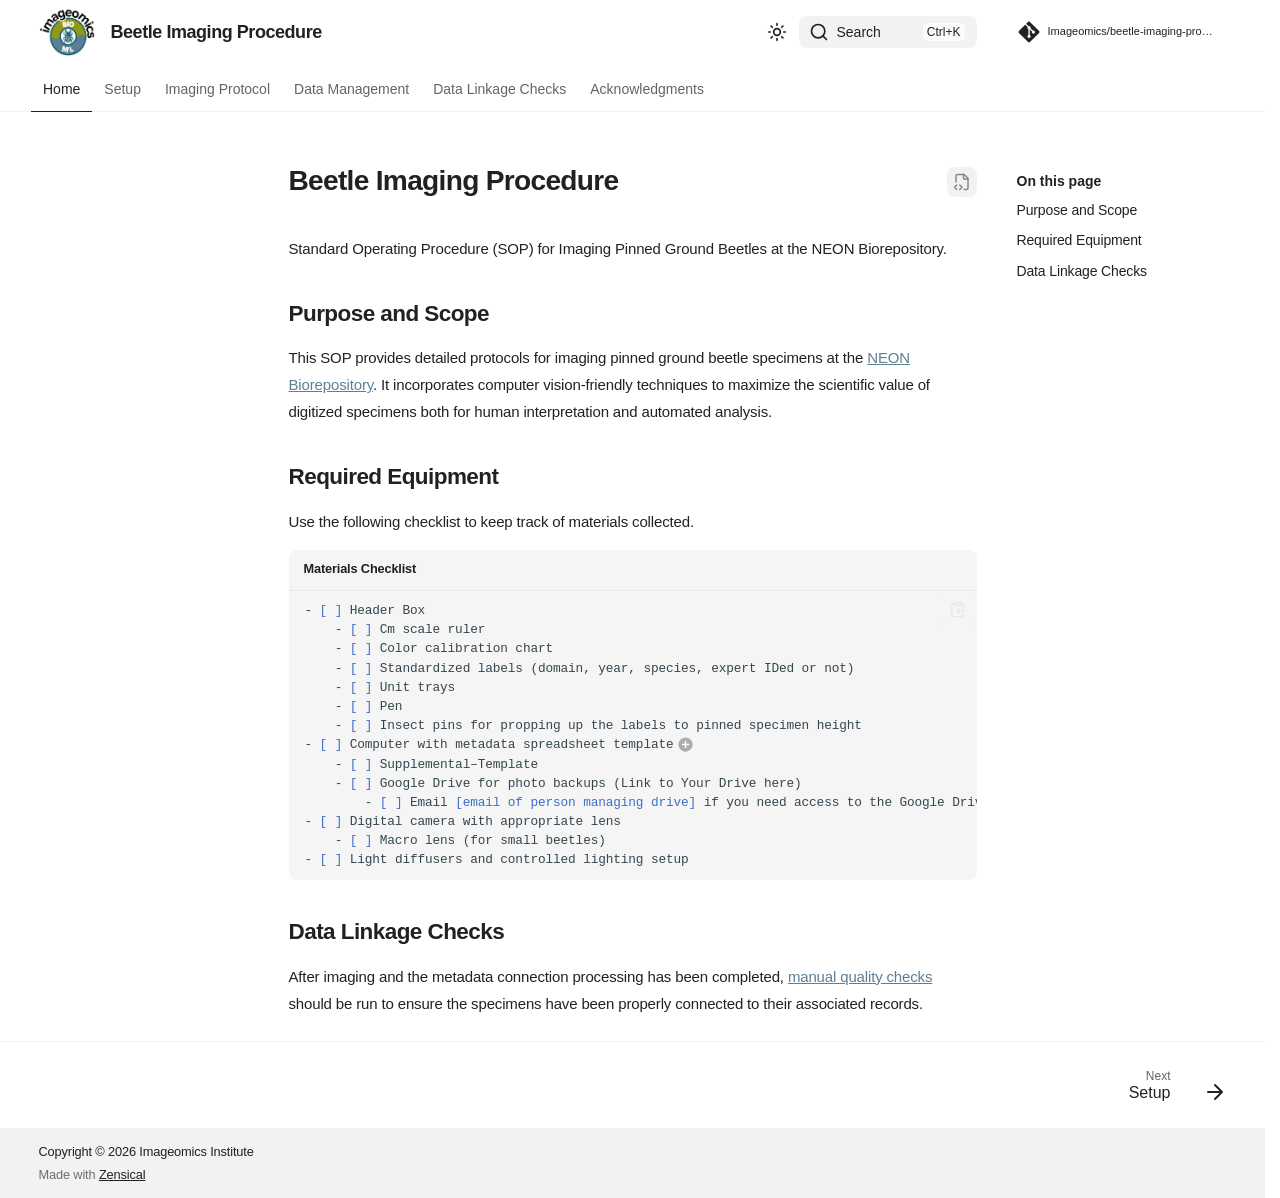
==== commit 80b912fb: "deploy: ebbf1e9b267f5584ee77bf97b5ab864470d2edf2" ====
--- a/index.html
+++ b/index.html
@@ -21,7 +21,7 @@
       
       
       <link rel="icon" href="./assets/beetle-pixel.png">
-      <meta name="generator" content="zensical-0.0.45">
+      <meta name="generator" content="zensical-0.0.53">
     
     
       
@@ -32,7 +32,7 @@
       
         
       
-      <link rel="stylesheet" href="./assets/stylesheets/modern/main.fba56155.min.css">
+      <link rel="stylesheet" href="./assets/stylesheets/modern/main.20815dad.min.css">
       
         
           
@@ -174,7 +174,7 @@
         <a href="https://github.com/Imageomics/beetle-imaging-procedure" title="Go to repository" class="md-source" data-md-component="source">
   <div class="md-source__icon md-icon">
     
-    <svg xmlns="http://www.w3.org/2000/svg" viewBox="0 0 448 512"><!--! Font Awesome Free 7.2.0 by @fontawesome - https://fontawesome.com License - https://fontawesome.com/license/free (Icons: CC BY 4.0, Fonts: SIL OFL 1.1, Code: MIT License) Copyright 2026 Fonticons, Inc.--><path fill="currentColor" d="M439.6 236.1 244 40.5c-5.4-5.5-12.8-8.5-20.4-8.5s-15 3-20.4 8.4L162.5 81l51.5 51.5c27.1-9.1 52.7 16.8 43.4 43.7l49.7 49.7c34.2-11.8 61.2 31 35.5 56.7-26.5 26.5-70.2-2.9-56-37.3L240.3 199v121.9c25.3 12.5 22.3 41.8 9.1 55-6.4 6.4-15.2 10.1-24.3 10.1s-17.8-3.6-24.3-10.1c-17.6-17.6-11.1-46.9 11.2-56v-123c-20.8-8.5-24.6-30.7-18.6-45L142.6 101 8.5 235.1C3 240.6 0 247.9 0 255.5s3 15 8.5 20.4l195.6 195.7c5.4 5.4 12.7 8.4 20.4 8.4s15-3 20.4-8.4l194.7-194.7c5.4-5.4 8.4-12.8 8.4-20.4s-3-15-8.4-20.4"/></svg>
+    <svg xmlns="http://www.w3.org/2000/svg" viewBox="0 0 448 512"><!--! Font Awesome Free 7.3.1 by @fontawesome - https://fontawesome.com License - https://fontawesome.com/license/free (Icons: CC BY 4.0, Fonts: SIL OFL 1.1, Code: MIT License) Copyright 2026 Fonticons, Inc.--><path fill="currentColor" d="M439.6 236.1 244 40.5c-5.4-5.5-12.8-8.5-20.4-8.5s-15 3-20.4 8.4L162.5 81l51.5 51.5c27.1-9.1 52.7 16.8 43.4 43.7l49.7 49.7c34.2-11.8 61.2 31 35.5 56.7-26.5 26.5-70.2-2.9-56-37.3L240.3 199v121.9c25.3 12.5 22.3 41.8 9.1 55-6.4 6.4-15.2 10.1-24.3 10.1s-17.8-3.6-24.3-10.1c-17.6-17.6-11.1-46.9 11.2-56v-123c-20.8-8.5-24.6-30.7-18.6-45L142.6 101 8.5 235.1C3 240.6 0 247.9 0 255.5s3 15 8.5 20.4l195.6 195.7c5.4 5.4 12.7 8.4 20.4 8.4s15-3 20.4-8.4l194.7-194.7c5.4-5.4 8.4-12.8 8.4-20.4s-3-15-8.4-20.4"/></svg>
   </div>
   <div class="md-source__repository">
     Imageomics/beetle-imaging-procedure
@@ -356,7 +356,7 @@
       <a href="https://github.com/Imageomics/beetle-imaging-procedure" title="Go to repository" class="md-source" data-md-component="source">
   <div class="md-source__icon md-icon">
     
-    <svg xmlns="http://www.w3.org/2000/svg" viewBox="0 0 448 512"><!--! Font Awesome Free 7.2.0 by @fontawesome - https://fontawesome.com License - https://fontawesome.com/license/free (Icons: CC BY 4.0, Fonts: SIL OFL 1.1, Code: MIT License) Copyright 2026 Fonticons, Inc.--><path fill="currentColor" d="M439.6 236.1 244 40.5c-5.4-5.5-12.8-8.5-20.4-8.5s-15 3-20.4 8.4L162.5 81l51.5 51.5c27.1-9.1 52.7 16.8 43.4 43.7l49.7 49.7c34.2-11.8 61.2 31 35.5 56.7-26.5 26.5-70.2-2.9-56-37.3L240.3 199v121.9c25.3 12.5 22.3 41.8 9.1 55-6.4 6.4-15.2 10.1-24.3 10.1s-17.8-3.6-24.3-10.1c-17.6-17.6-11.1-46.9 11.2-56v-123c-20.8-8.5-24.6-30.7-18.6-45L142.6 101 8.5 235.1C3 240.6 0 247.9 0 255.5s3 15 8.5 20.4l195.6 195.7c5.4 5.4 12.7 8.4 20.4 8.4s15-3 20.4-8.4l194.7-194.7c5.4-5.4 8.4-12.8 8.4-20.4s-3-15-8.4-20.4"/></svg>
+    <svg xmlns="http://www.w3.org/2000/svg" viewBox="0 0 448 512"><!--! Font Awesome Free 7.3.1 by @fontawesome - https://fontawesome.com License - https://fontawesome.com/license/free (Icons: CC BY 4.0, Fonts: SIL OFL 1.1, Code: MIT License) Copyright 2026 Fonticons, Inc.--><path fill="currentColor" d="M439.6 236.1 244 40.5c-5.4-5.5-12.8-8.5-20.4-8.5s-15 3-20.4 8.4L162.5 81l51.5 51.5c27.1-9.1 52.7 16.8 43.4 43.7l49.7 49.7c34.2-11.8 61.2 31 35.5 56.7-26.5 26.5-70.2-2.9-56-37.3L240.3 199v121.9c25.3 12.5 22.3 41.8 9.1 55-6.4 6.4-15.2 10.1-24.3 10.1s-17.8-3.6-24.3-10.1c-17.6-17.6-11.1-46.9 11.2-56v-123c-20.8-8.5-24.6-30.7-18.6-45L142.6 101 8.5 235.1C3 240.6 0 247.9 0 255.5s3 15 8.5 20.4l195.6 195.7c5.4 5.4 12.7 8.4 20.4 8.4s15-3 20.4-8.4l194.7-194.7c5.4-5.4 8.4-12.8 8.4-20.4s-3-15-8.4-20.4"/></svg>
   </div>
   <div class="md-source__repository">
     Imageomics/beetle-imaging-procedure
@@ -1064,10 +1064,10 @@
     
       
       
-      <script id="__config" type="application/json">{"annotate":null,"base":".","features":["content.action.view","content.code.annotate","content.code.copy","content.footnote.tooltips","content.tabs.link","content.tooltips","navigation.footer","navigation.indexes","navigation.instant","navigation.instant.prefetch","navigation.path","navigation.sections","navigation.tabs","navigation.tabs.sticky","navigation.top","navigation.tracking","search.highlight"],"search":"./assets/javascripts/workers/search.e2d2d235.min.js","tags":null,"translations":{"clipboard.copied":"Copied to clipboard","clipboard.copy":"Copy to clipboard","search.result.more.one":"1 more on this page","search.result.more.other":"# more on this page","search.result.none":"No matching documents","search.result.one":"1 matching document","search.result.other":"# matching documents","search.result.placeholder":"Type to start searching","search.result.term.missing":"Missing","select.version":"Select version"},"version":null}</script>
-    
-    
-      <script src="./assets/javascripts/bundle.6e5f0216.min.js"></script>
+      <script id="__config" type="application/json">{"annotate":null,"base":".","features":["content.action.view","content.code.annotate","content.code.copy","content.footnote.tooltips","content.tabs.link","content.tooltips","navigation.footer","navigation.indexes","navigation.instant","navigation.instant.prefetch","navigation.path","navigation.sections","navigation.tabs","navigation.tabs.sticky","navigation.top","navigation.tracking","search.highlight"],"search":"./assets/javascripts/workers/search.7d14d953.min.js","tags":null,"translations":{"clipboard.copied":"Copied to clipboard","clipboard.copy":"Copy to clipboard","search.result.more.one":"1 more on this page","search.result.more.other":"# more on this page","search.result.none":"No matching documents","search.result.one":"1 matching document","search.result.other":"# matching documents","search.result.placeholder":"Type to start searching","search.result.term.missing":"Missing","select.version":"Select version"},"version":null}</script>
+    
+    
+      <script src="./assets/javascripts/bundle.69c251d7.min.js"></script>
       
     
   </body>
--- a/assets/stylesheets/modern/main.20815dad.min.css
+++ b/assets/stylesheets/modern/main.20815dad.min.css
@@ -0,0 +1 @@
+@charset "UTF-8";html{-webkit-text-size-adjust:none;-moz-text-size-adjust:none;text-size-adjust:none;box-sizing:border-box}*,:after,:before{box-sizing:inherit}@media (prefers-reduced-motion){*,:after,:before{transition:none!important}}body{margin:0}a,button,input,label{-webkit-tap-highlight-color:transparent}a{color:inherit;text-decoration:none}hr{border:0;box-sizing:initial;display:block;height:.05rem;overflow:visible;padding:0}small{font-size:80%}sub,sup{line-height:1em}img{border-style:none}table{border-collapse:initial;border-spacing:0}td,th{font-weight:400;vertical-align:top}button{background:#0000;border:0;font-family:inherit;font-size:inherit;margin:0;padding:0}input{border:0;outline:none}:root{--md-primary-fg-color:#4051b5;--md-primary-fg-color--light:#5d6cc0;--md-primary-fg-color--dark:#303fa1;--md-primary-bg-color:#fff;--md-primary-bg-color--light:#ffffffb3;--md-accent-fg-color:#526cfe;--md-accent-fg-color--transparent:#526cfe1a;--md-accent-bg-color:#fff;--md-accent-bg-color--light:#ffffffb3}[data-md-color-scheme=default]{color-scheme:light}[data-md-color-scheme=default] img[src$="#gh-dark-mode-only"],[data-md-color-scheme=default] img[src$="#only-dark"]{display:none}:root,[data-md-color-scheme=default]{--md-hue:225deg;--md-default-fg-color:#000000de;--md-default-fg-color--light:#0000008c;--md-default-fg-color--lighter:#00000052;--md-default-fg-color--lightest:#0000000d;--md-default-bg-color:#fff;--md-default-bg-color--light:#ffffffb3;--md-default-bg-color--lighter:#ffffff4d;--md-default-bg-color--lightest:#ffffff1f;--md-code-fg-color:#36464e;--md-code-bg-color:#f5f5f5;--md-code-bg-color--light:#f5f5f5b3;--md-code-bg-color--lighter:#f5f5f54d;--md-code-hl-color:#4287ff;--md-code-hl-color--light:#4287ff1a;--md-code-hl-number-color:#d52a2a;--md-code-hl-special-color:#db1457;--md-code-hl-function-color:#a846b9;--md-code-hl-constant-color:#6e59d9;--md-code-hl-keyword-color:#3f6ec6;--md-code-hl-string-color:#1c7d4d;--md-code-hl-name-color:var(--md-code-fg-color);--md-code-hl-operator-color:var(--md-default-fg-color--light);--md-code-hl-punctuation-color:var(--md-default-fg-color--light);--md-code-hl-comment-color:var(--md-default-fg-color--light);--md-code-hl-generic-color:var(--md-default-fg-color--light);--md-code-hl-variable-color:var(--md-default-fg-color--light);--md-typeset-color:var(--md-default-fg-color);--md-typeset-a-color:var(--md-primary-fg-color);--md-typeset-del-color:#f5503d26;--md-typeset-ins-color:#0bd57026;--md-typeset-kbd-color:#fafafa;--md-typeset-kbd-accent-color:#fff;--md-typeset-kbd-border-color:#b8b8b8;--md-typeset-mark-color:#ffff0080;--md-typeset-table-color:#0000001f;--md-typeset-table-color--light:rgba(0,0,0,.035);--md-admonition-fg-color:var(--md-default-fg-color);--md-admonition-bg-color:var(--md-default-bg-color);--md-warning-fg-color:#000000de;--md-warning-bg-color:#ff9;--md-shadow-z1:0 0.2rem 0.5rem #0000000d,0 0 0.05rem #0000001a;--md-shadow-z2:0 0.2rem 0.5rem #0000001a,0 0 0.05rem #00000040;--md-shadow-z3:0 0.2rem 0.5rem #0003,0 0 0.05rem #00000059;--color-foreground:0 0 0;--color-background:255 255 255;--color-background-subtle:240 240 240;--color-backdrop:255 255 255}.md-icon svg{fill:currentcolor;display:block;height:1.2rem;width:1.2rem}.md-icon svg.lucide{fill:#0000;stroke:currentcolor}body{-webkit-font-smoothing:antialiased;-moz-osx-font-smoothing:grayscale;--md-text-font-family:var(--md-text-font,_),-apple-system,BlinkMacSystemFont,Helvetica,Arial,sans-serif;--md-code-font-family:var(--md-code-font,_),SFMono-Regular,Consolas,Menlo,monospace}aside,body,input{font-feature-settings:"kern","liga";color:var(--md-typeset-color);font-family:var(--md-text-font-family)}code,kbd,pre{font-feature-settings:"kern";font-family:var(--md-code-font-family)}:root{--md-typeset-table-sort-icon:url('data:image/svg+xml;charset=utf-8,<svg xmlns="http://www.w3.org/2000/svg" fill="none" stroke="currentColor" stroke-linecap="round" stroke-linejoin="round" stroke-width="2" class="lucide lucide-arrow-down-up" viewBox="0 0 24 24"><path d="m3 16 4 4 4-4m-4 4V4m14 4-4-4-4 4m4-4v16"/></svg>');--md-typeset-table-sort-icon--asc:url('data:image/svg+xml;charset=utf-8,<svg xmlns="http://www.w3.org/2000/svg" fill="none" stroke="currentColor" stroke-linecap="round" stroke-linejoin="round" stroke-width="2" class="lucide lucide-arrow-down-narrow-wide" viewBox="0 0 24 24"><path d="m3 16 4 4 4-4m-4 4V4m4 0h4m-4 4h7m-7 4h10"/></svg>');--md-typeset-table-sort-icon--desc:url('data:image/svg+xml;charset=utf-8,<svg xmlns="http://www.w3.org/2000/svg" fill="none" stroke="currentColor" stroke-linecap="round" stroke-linejoin="round" stroke-width="2" class="lucide lucide-arrow-up-narrow-wide" viewBox="0 0 24 24"><path d="m3 8 4-4 4 4M7 4v16m4-8h4m-4 4h7m-7 4h10"/></svg>');--md-typeset-preview-icon:url('data:image/svg+xml;charset=utf-8,<svg xmlns="http://www.w3.org/2000/svg" fill="none" stroke="currentColor" stroke-linecap="round" stroke-linejoin="round" stroke-width="2" class="lucide lucide-mouse-pointer-2" viewBox="0 0 24 24"><path d="M4.037 4.688a.495.495 0 0 1 .651-.651l16 6.5a.5.5 0 0 1-.063.947l-6.124 1.58a2 2 0 0 0-1.438 1.435l-1.579 6.126a.5.5 0 0 1-.947.063z"/></svg>')}.md-typeset{-webkit-print-color-adjust:exact;color-adjust:exact;font-size:.75rem;letter-spacing:-.01em;line-height:1.8;overflow-wrap:break-word}@media print{.md-typeset{font-size:.68rem}}.md-typeset blockquote,.md-typeset dl,.md-typeset figure,.md-typeset ol,.md-typeset pre,.md-typeset ul{margin-bottom:1em;margin-top:1em}.md-typeset h1{color:var(--md-default-fg-color);font-size:1.875em;line-height:1.3;margin:0 0 1.25em}.md-typeset h1,.md-typeset h2{font-weight:700;letter-spacing:-.025em}.md-typeset h2{font-size:1.5em;line-height:1.4;margin:1.6em 0 .64em}.md-typeset h3{font-size:1.25em;font-weight:700;letter-spacing:-.01em;line-height:1.5;margin:1.6em 0 .8em}.md-typeset h2+h3{margin-top:.8em}.md-typeset h4{font-weight:700;letter-spacing:-.01em;margin:1em 0}.md-typeset h5,.md-typeset h6{color:var(--md-default-fg-color--light);font-size:.8em;font-weight:700;letter-spacing:-.01em;margin:1.25em 0}.md-typeset h5{text-transform:uppercase}.md-typeset h5 code{text-transform:none}.md-typeset hr{border-bottom:.05rem solid var(--md-default-fg-color--lightest);display:flow-root;margin:1.5em 0}.md-typeset a{color:var(--md-typeset-a-color);text-decoration:underline;word-break:break-word}.md-typeset a,.md-typeset a:before{transition:color 125ms}.md-typeset a:focus,.md-typeset a:hover{color:var(--md-accent-fg-color)}.md-typeset a:focus code,.md-typeset a:hover code{background-color:var(--md-accent-fg-color--transparent);color:var(--md-accent-fg-color)}.md-typeset a code{color:var(--md-typeset-a-color)}.md-typeset a.focus-visible{outline-color:var(--md-accent-fg-color);outline-offset:.2rem}.md-typeset code,.md-typeset kbd,.md-typeset pre{color:var(--md-code-fg-color);direction:ltr;font-variant-ligatures:none;transition:background-color 125ms}@media print{.md-typeset code,.md-typeset kbd,.md-typeset pre{white-space:pre-wrap}}.md-typeset code{background-color:var(--md-code-bg-color);border-radius:.2rem;-webkit-box-decoration-break:clone;box-decoration-break:clone;font-size:.8533333333em;padding:.2em .4em;transition:color 125ms,background-color 125ms;word-break:break-word}.md-typeset code:not(.focus-visible){-webkit-tap-highlight-color:transparent;outline:none}.md-typeset pre{display:flow-root;line-height:1.5;position:relative}.md-typeset pre>code{border-radius:.4rem;-webkit-box-decoration-break:slice;box-decoration-break:slice;box-shadow:none;display:block;margin:0;outline-color:var(--md-accent-fg-color);overflow:auto;padding:.8203125em 1.25em;scrollbar-color:var(--md-default-fg-color--lighter) #0000;scrollbar-width:thin;touch-action:auto;word-break:normal}.md-typeset pre>code:hover{scrollbar-color:var(--md-accent-fg-color) #0000}.md-typeset pre>code::-webkit-scrollbar{height:.2rem;width:.2rem}.md-typeset pre>code::-webkit-scrollbar-thumb{background-color:var(--md-default-fg-color--lighter)}.md-typeset pre>code::-webkit-scrollbar-thumb:hover{background-color:var(--md-accent-fg-color)}.md-typeset kbd{background-color:var(--md-default-bg-color);border-radius:.2rem;box-shadow:0 0 0 .05rem var(--md-typeset-kbd-border-color),0 .15rem 0 var(--md-typeset-kbd-border-color);color:var(--md-default-fg-color);display:inline-block;font-size:.75em;padding:0 .6666666667em;vertical-align:text-top;word-break:break-word}.md-typeset mark{background-color:var(--md-typeset-mark-color);-webkit-box-decoration-break:clone;box-decoration-break:clone;color:inherit;word-break:break-word}.md-typeset abbr{border-bottom:.05rem dotted var(--md-default-fg-color--light);cursor:help;text-decoration:none}.md-typeset [data-preview]{position:relative}[dir=ltr] .md-typeset [data-preview]:after{margin-left:.125em}[dir=rtl] .md-typeset [data-preview]:after{margin-right:.125em}.md-typeset [data-preview]:after{background-color:currentcolor;content:"";display:inline-block;height:.8em;-webkit-mask-image:var(--md-typeset-preview-icon);mask-image:var(--md-typeset-preview-icon);-webkit-mask-repeat:no-repeat;mask-repeat:no-repeat;-webkit-mask-size:contain;mask-size:contain;transition:background-color 125ms;vertical-align:text-top;width:.8em}.md-typeset small{opacity:.75}[dir=ltr] .md-typeset sub,[dir=ltr] .md-typeset sup{margin-left:.078125em}[dir=rtl] .md-typeset sub,[dir=rtl] .md-typeset sup{margin-right:.078125em}[dir=ltr] .md-typeset blockquote{padding-left:.6rem}[dir=rtl] .md-typeset blockquote{padding-right:.6rem}[dir=ltr] .md-typeset blockquote{border-left:.2rem solid var(--md-default-fg-color--lighter)}[dir=rtl] .md-typeset blockquote{border-right:.2rem solid var(--md-default-fg-color--lighter)}.md-typeset blockquote{color:var(--md-default-fg-color--light);margin-left:0;margin-right:0}.md-typeset ul{list-style-type:disc}.md-typeset ul[type]{list-style-type:revert-layer}[dir=ltr] .md-typeset ol,[dir=ltr] .md-typeset ul{margin-left:.625em}[dir=rtl] .md-typeset ol,[dir=rtl] .md-typeset ul{margin-right:.625em}.md-typeset ol,.md-typeset ul{padding:0}.md-typeset ol:not([hidden]),.md-typeset ul:not([hidden]){display:flow-root}.md-typeset ol ol,.md-typeset ul ol{list-style-type:lower-alpha}.md-typeset ol ol ol,.md-typeset ul ol ol{list-style-type:lower-roman}.md-typeset ol ol ol ol,.md-typeset ul ol ol ol{list-style-type:upper-alpha}.md-typeset ol ol ol ol ol,.md-typeset ul ol ol ol ol{list-style-type:upper-roman}.md-typeset ol[type],.md-typeset ul[type]{list-style-type:revert-layer}[dir=ltr] .md-typeset ol li,[dir=ltr] .md-typeset ul li{margin-left:1.25em}[dir=rtl] .md-typeset ol li,[dir=rtl] .md-typeset ul li{margin-right:1.25em}.md-typeset ol li,.md-typeset ul li{margin-bottom:.5em}.md-typeset ol li blockquote,.md-typeset ol li p,.md-typeset ul li blockquote,.md-typeset ul li p{margin:.5em 0}.md-typeset ol li:last-child,.md-typeset ul li:last-child{margin-bottom:0}[dir=ltr] .md-typeset ol li ol,[dir=ltr] .md-typeset ol li ul,[dir=ltr] .md-typeset ul li ol,[dir=ltr] .md-typeset ul li ul{margin-left:.625em}[dir=rtl] .md-typeset ol li ol,[dir=rtl] .md-typeset ol li ul,[dir=rtl] .md-typeset ul li ol,[dir=rtl] .md-typeset ul li ul{margin-right:.625em}.md-typeset ol li ol,.md-typeset ol li ul,.md-typeset ul li ol,.md-typeset ul li ul{margin-bottom:.5em;margin-top:.5em}[dir=ltr] .md-typeset dd{margin-left:1.875em}[dir=rtl] .md-typeset dd{margin-right:1.875em}.md-typeset dd{margin-bottom:1.5em;margin-top:1em}.md-typeset img,.md-typeset svg,.md-typeset video{height:auto;max-width:100%}.md-typeset img[align=left]{margin:1em 1em 1em 0}.md-typeset img[align=right]{margin:1em 0 1em 1em}.md-typeset img[align]:only-child{margin-top:0}.md-typeset figure{display:flow-root;margin:1em auto;max-width:100%;text-align:center;width:fit-content}.md-typeset figure img{display:block;margin:0 auto}.md-typeset figcaption{font-style:italic;margin:1em auto;max-width:24rem}.md-typeset iframe{max-width:100%}.md-typeset table:not([class]){background-color:var(--md-default-bg-color);border:.05rem solid var(--md-typeset-table-color);border-radius:.1rem;display:inline-block;font-size:.64rem;max-width:100%;overflow:auto;touch-action:auto}@media print{.md-typeset table:not([class]){display:table}}.md-typeset table:not([class])+*{margin-top:1.5em}.md-typeset table:not([class]) td>:first-child,.md-typeset table:not([class]) th>:first-child{margin-top:0}.md-typeset table:not([class]) td>:last-child,.md-typeset table:not([class]) th>:last-child{margin-bottom:0}.md-typeset table:not([class]) td:not([align]),.md-typeset table:not([class]) th:not([align]){text-align:left}[dir=rtl] .md-typeset table:not([class]) td:not([align]),[dir=rtl] .md-typeset table:not([class]) th:not([align]){text-align:right}.md-typeset table:not([class]) th{font-weight:700;min-width:5rem;padding:.9375em 1.25em;vertical-align:top}.md-typeset table:not([class]) td{border-top:.05rem solid var(--md-typeset-table-color);padding:.9375em 1.25em;vertical-align:top}.md-typeset table:not([class]) tbody tr{transition:background-color 125ms}.md-typeset table:not([class]) tbody tr:hover{background-color:var(--md-typeset-table-color--light);box-shadow:0 .05rem 0 var(--md-default-bg-color) inset}.md-typeset table:not([class]) a{word-break:normal}.md-typeset table th[role=columnheader]{cursor:pointer}[dir=ltr] .md-typeset table th[role=columnheader]:after{margin-left:.5em}[dir=rtl] .md-typeset table th[role=columnheader]:after{margin-right:.5em}.md-typeset table th[role=columnheader]:after{content:"";display:inline-block;height:1.2em;-webkit-mask-image:var(--md-typeset-table-sort-icon);mask-image:var(--md-typeset-table-sort-icon);-webkit-mask-repeat:no-repeat;mask-repeat:no-repeat;-webkit-mask-size:contain;mask-size:contain;transition:background-color 125ms;vertical-align:text-bottom;width:1.2em}.md-typeset table th[role=columnheader]:hover:after{background-color:var(--md-default-fg-color--lighter)}.md-typeset table th[role=columnheader][aria-sort=ascending]:after{background-color:var(--md-default-fg-color--light);-webkit-mask-image:var(--md-typeset-table-sort-icon--asc);mask-image:var(--md-typeset-table-sort-icon--asc)}.md-typeset table th[role=columnheader][aria-sort=descending]:after{background-color:var(--md-default-fg-color--light);-webkit-mask-image:var(--md-typeset-table-sort-icon--desc);mask-image:var(--md-typeset-table-sort-icon--desc)}.md-typeset__scrollwrap{margin:1em -.8rem;overflow-x:auto;touch-action:auto}.md-typeset__table{display:inline-block;margin-bottom:.5em;padding:0 .8rem}@media print{.md-typeset__table{display:block}}html .md-typeset__table table{display:table;margin:0;overflow:hidden;width:100%}@media screen and (max-width:44.984375em){.md-content__inner>pre{margin:1em -.8rem}.md-content__inner>pre code{border-radius:0}}.md-banner{background-color:var(--md-accent-fg-color--transparent);color:var(--md-default-fg-color);overflow:auto}@media print{.md-banner{display:none}}.md-banner--warning{background-color:var(--md-warning-bg-color);color:var(--md-warning-fg-color)}.md-banner__inner{font-size:.7rem;margin:.6rem auto;padding:0 .8rem}[dir=ltr] .md-banner__button{float:right}[dir=rtl] .md-banner__button{float:left}.md-banner__button{color:inherit;cursor:pointer;transition:opacity .25s}.no-js .md-banner__button{display:none}.md-banner__button:hover{opacity:.7}html{scrollbar-gutter:stable;font-size:125%;height:100%;overflow-x:hidden}@media screen and (min-width:100em){html{font-size:137.5%}}@media screen and (min-width:125em){html{font-size:150%}}body{background-color:var(--md-default-bg-color);display:flex;flex-direction:column;font-size:.5rem;min-height:100%;position:relative;width:100%}@media print{body{display:block}}@media screen and (max-width:59.984375em){body[data-md-scrolllock]{position:fixed}}.md-grid{margin-left:auto;margin-right:auto;max-width:61rem}.md-container{display:flex;flex-direction:column;flex-grow:1}@media print{.md-container{display:block}}.md-main{flex-grow:1}.md-main__inner{display:flex;height:100%;margin-top:1.5rem}.md-ellipsis{overflow:hidden;text-overflow:ellipsis}.md-toggle{display:none}.md-option{height:0;opacity:0;position:absolute;width:0}.md-option:checked+label:not([hidden]){display:block}.md-option.focus-visible+label{outline-color:var(--md-accent-fg-color);outline-style:auto}.md-skip{background-color:var(--md-default-fg-color);border-radius:.1rem;color:var(--md-default-bg-color);font-size:.64rem;margin:.5rem;opacity:0;outline-color:var(--md-accent-fg-color);padding:.3rem .5rem;position:fixed;transform:translateY(.4rem);z-index:-1}.md-skip:focus{opacity:1;transform:translateY(0);transition:transform .25s cubic-bezier(.4,0,.2,1),opacity 175ms 75ms;z-index:10}@page{margin:25mm}:root{--md-clipboard-icon:url('data:image/svg+xml;charset=utf-8,<svg xmlns="http://www.w3.org/2000/svg" fill="none" stroke="currentColor" stroke-linecap="round" stroke-linejoin="round" stroke-width="2" class="lucide lucide-clipboard-copy" viewBox="0 0 24 24"><rect width="8" height="4" x="8" y="2" rx="1" ry="1"/><path d="M8 4H6a2 2 0 0 0-2 2v14a2 2 0 0 0 2 2h12a2 2 0 0 0 2-2v-2M16 4h2a2 2 0 0 1 2 2v4m1 4H11"/><path d="m15 10-4 4 4 4"/></svg>')}.md-clipboard{border-radius:.1rem;color:var(--md-default-fg-color--lightest);cursor:pointer;height:1.5em;outline-color:var(--md-accent-fg-color);outline-offset:.1rem;transition:color .25s;width:1.5em;z-index:1}@media print{.md-clipboard{display:none}}.md-clipboard:not(.focus-visible){-webkit-tap-highlight-color:transparent;outline:none}:hover>.md-clipboard{color:var(--md-default-fg-color--light)}.md-clipboard:focus,.md-clipboard:hover{color:var(--md-accent-fg-color)}.md-clipboard:after{background-color:currentcolor;content:"";display:block;height:1.125em;margin:0 auto;-webkit-mask-image:var(--md-clipboard-icon);mask-image:var(--md-clipboard-icon);-webkit-mask-position:center;mask-position:center;-webkit-mask-repeat:no-repeat;mask-repeat:no-repeat;-webkit-mask-size:contain;mask-size:contain;width:1.125em}.md-clipboard--inline{cursor:pointer}.md-clipboard--inline code{transition:color .25s,background-color .25s}.md-clipboard--inline:focus code,.md-clipboard--inline:hover code{background-color:var(--md-accent-fg-color--transparent);color:var(--md-accent-fg-color)}:root{--md-code-select-icon:url('data:image/svg+xml;charset=utf-8,<svg xmlns="http://www.w3.org/2000/svg" fill="none" stroke="currentColor" stroke-linecap="round" stroke-linejoin="round" stroke-width="2" class="lucide lucide-scan" viewBox="0 0 24 24"><path d="M3 7V5a2 2 0 0 1 2-2h2m10 0h2a2 2 0 0 1 2 2v2m0 10v2a2 2 0 0 1-2 2h-2M7 21H5a2 2 0 0 1-2-2v-2"/></svg>');--md-code-copy-icon:url('data:image/svg+xml;charset=utf-8,<svg xmlns="http://www.w3.org/2000/svg" fill="none" stroke="currentColor" stroke-linecap="round" stroke-linejoin="round" stroke-width="2" class="lucide lucide-clipboard-copy" viewBox="0 0 24 24"><rect width="8" height="4" x="8" y="2" rx="1" ry="1"/><path d="M8 4H6a2 2 0 0 0-2 2v14a2 2 0 0 0 2 2h12a2 2 0 0 0 2-2v-2M16 4h2a2 2 0 0 1 2 2v4m1 4H11"/><path d="m15 10-4 4 4 4"/></svg>')}.md-typeset .md-code__content{display:grid}.md-code__nav{background-color:var(--md-code-bg-color--lighter);border-radius:.1rem;display:flex;gap:.2rem;padding:.2rem;position:absolute;right:.25em;top:.25em;transition:background-color .25s;z-index:1}:hover>.md-code__nav{background-color:var(--md-code-bg-color--light)}.md-code__button{color:var(--md-default-fg-color--lightest);cursor:pointer;display:block;height:1.5em;outline-color:var(--md-accent-fg-color);outline-offset:.1rem;transition:color .25s;width:1.5em}:hover>*>.md-code__button{color:var(--md-default-fg-color--light)}.md-code__button.focus-visible,.md-code__button:hover{color:var(--md-accent-fg-color)}.md-code__button--active{color:var(--md-default-fg-color)!important}.md-code__button:after{background-color:currentcolor;content:"";display:block;height:1.125em;margin:0 auto;-webkit-mask-position:center;mask-position:center;-webkit-mask-repeat:no-repeat;mask-repeat:no-repeat;-webkit-mask-size:contain;mask-size:contain;width:1.125em}.md-code__button[data-md-type=select]:after{-webkit-mask-image:var(--md-code-select-icon);mask-image:var(--md-code-select-icon)}.md-code__button[data-md-type=copy]:after{-webkit-mask-image:var(--md-code-copy-icon);mask-image:var(--md-code-copy-icon)}@keyframes consent{0%{opacity:0;transform:translateY(100%)}to{opacity:1;transform:translateY(0)}}@keyframes overlay{0%{opacity:0}to{opacity:1}}.md-consent__overlay{animation:overlay .35s both;-webkit-backdrop-filter:blur(.2rem);backdrop-filter:blur(.2rem);background-color:var(--md-default-bg-color--light);height:100%;opacity:1;position:fixed;top:0;width:100%;z-index:5}.md-consent__inner{bottom:0;display:flex;justify-content:center;max-height:100%;padding:0;position:fixed;width:100%;z-index:5}.md-consent__form{animation:consent .5s cubic-bezier(.1,.7,.1,1) both;background-color:var(--md-default-bg-color);border:0;border-radius:.8rem;box-shadow:var(--md-shadow-z3);margin:.4rem;overflow:auto;padding-left:1.2rem;padding-right:1.2rem}.md-consent__settings{display:none;margin:1em 0}input:checked+.md-consent__settings{display:block}.md-consent__controls{line-height:1.2;margin-bottom:.8rem}.md-typeset .md-consent__controls .md-button{display:inline}@media screen and (max-width:44.984375em){.md-typeset .md-consent__controls .md-button{display:block;margin-top:.4rem;text-align:center;width:100%}}.md-consent label{cursor:pointer}.md-content{flex-grow:1;min-width:0}.md-content__inner{margin:0 .8rem 1.2rem;padding-top:.7rem}@media screen and (min-width:76.25em){[dir=ltr] .md-sidebar--primary:not([hidden])~.md-content>.md-content__inner{margin-left:1.2rem}[dir=ltr] .md-sidebar--secondary:not([hidden])~.md-content>.md-content__inner,[dir=rtl] .md-sidebar--primary:not([hidden])~.md-content>.md-content__inner{margin-right:1.2rem}[dir=rtl] .md-sidebar--secondary:not([hidden])~.md-content>.md-content__inner{margin-left:1.2rem}}.md-content__inner:before{content:"";display:block;height:.4rem}.md-content__inner>:last-child{margin-bottom:0}[dir=ltr] .md-content__button{float:right}[dir=rtl] .md-content__button{float:left}[dir=ltr] .md-content__button{margin-left:.4rem}[dir=rtl] .md-content__button{margin-right:.4rem}.md-content__button{background-color:var(--md-default-fg-color--lightest);border-radius:.4rem;display:flex;margin-top:.2rem;padding:.3rem}@media print{.md-content__button{display:none}}.md-typeset .md-content__button{color:var(--md-default-fg-color);transition:color .25s,background-color .25s}.md-typeset .md-content__button svg{opacity:.5;transition:opacity .25s}.md-typeset .md-content__button:focus,.md-typeset .md-content__button:hover{background-color:var(--md-accent-fg-color--transparent);color:var(--md-accent-fg-color)}.md-typeset .md-content__button:focus svg,.md-typeset .md-content__button:hover svg{opacity:1}.md-content__button svg{height:.9rem;width:.9rem}[dir=rtl] .md-content__button svg{transform:scaleX(-1)}.md-content__button svg.lucide{fill:#0000;stroke:currentcolor}[dir=ltr] .md-dialog{right:.8rem}[dir=rtl] .md-dialog{left:.8rem}.md-dialog{background-color:var(--md-accent-fg-color);border-radius:1.2rem;bottom:.8rem;box-shadow:var(--md-shadow-z3);min-width:11.1rem;opacity:0;padding:.4rem 1.2rem;pointer-events:none;position:fixed;transform:translateY(100%);transition:transform 0ms .4s,opacity .4s;z-index:4}@media print{.md-dialog{display:none}}.md-dialog--active{opacity:1;pointer-events:auto;transform:translateY(0);transition:transform .4s cubic-bezier(.075,.85,.175,1),opacity .4s}.md-dialog__inner{color:var(--md-default-bg-color);font-size:.7rem}.md-feedback{margin:2em 0 1em;text-align:center}.md-feedback fieldset{border:none;margin:0;padding:0}.md-feedback__title{font-weight:700;margin:1em auto}.md-feedback__inner{position:relative}.md-feedback__list{display:flex;flex-wrap:wrap;place-content:baseline center;position:relative}.md-feedback__list:hover .md-icon:not(:disabled){color:var(--md-default-fg-color--lighter)}:disabled .md-feedback__list{min-height:1.8rem}.md-feedback__icon{color:var(--md-default-fg-color--light);cursor:pointer;flex-shrink:0;margin:0 .1rem;transition:color 125ms}.md-feedback__icon:not(:disabled).md-icon:hover{color:var(--md-accent-fg-color)}.md-feedback__icon:disabled{color:var(--md-default-fg-color--lightest);pointer-events:none}.md-feedback__note{opacity:0;position:relative;transform:translateY(.4rem);transition:transform .4s cubic-bezier(.1,.7,.1,1),opacity .15s}.md-feedback__note>*{margin:0 auto;max-width:16rem}:disabled .md-feedback__note{opacity:1;transform:translateY(0)}@media print{.md-feedback{display:none}}.md-footer{background-color:var(--md-default-bg-color);border-top:.05rem solid var(--md-default-fg-color--lightest);color:var(--md-default-fg-color)}@media print{.md-footer{display:none}}.md-footer__inner{justify-content:space-between;overflow:auto;padding:.2rem}.md-footer__inner:not([hidden]){display:flex}.md-footer__link{align-items:end;display:flex;flex-grow:0.01;margin-bottom:.4rem;margin-top:1rem;max-width:100%;outline-color:var(--md-accent-fg-color);overflow:hidden;transition:opacity .25s}.md-footer__link:focus,.md-footer__link:hover{opacity:.7}[dir=rtl] .md-footer__link svg{transform:scaleX(-1)}@media screen and (max-width:44.984375em){.md-footer__link--prev{flex-shrink:0}.md-footer__link--prev .md-footer__title{display:none}}[dir=ltr] .md-footer__link--next{margin-left:auto}[dir=rtl] .md-footer__link--next{margin-right:auto}.md-footer__link--next{text-align:right}[dir=rtl] .md-footer__link--next{text-align:left}.md-footer__title{flex-grow:1;font-size:.8rem;margin-bottom:.7rem;max-width:calc(100% - 2.4rem);padding:0 1rem;white-space:nowrap}.md-footer__button{margin:.2rem;padding:.4rem}.md-footer__direction{font-size:.6rem;opacity:.7}.md-footer-meta{background-color:var(--md-default-fg-color--lightest)}.md-footer-meta__inner{display:flex;flex-wrap:wrap;justify-content:space-between;padding:.2rem}html .md-footer-meta.md-typeset a:not(:focus,:hover){color:var(--md-default-fg-color)}.md-copyright{color:var(--md-default-fg-color--light);font-size:.64rem;margin:auto .6rem;padding:.4rem 0;width:100%}@media screen and (min-width:45em){.md-copyright{width:auto}}.md-copyright__highlight{color:var(--md-default-fg-color)}.md-social{display:inline-flex;gap:.2rem;margin:0 .4rem;padding:.2rem 0 .6rem}@media screen and (min-width:45em){.md-social{padding:.6rem 0}}.md-social__link{display:inline-block;height:1.6rem;text-align:center;width:1.6rem}.md-social__link:before{line-height:1.9}.md-social__link svg{fill:currentcolor;max-height:.8rem;vertical-align:-25%}.md-social__link svg.lucide{fill:#0000;stroke:currentcolor}.md-typeset .md-button{background-color:var(--md-default-fg-color--lightest);border-radius:1.2rem;color:var(--md-default-fg-color--light);cursor:pointer;display:inline-block;font-size:.875em;font-weight:700;padding:.625em 2em;text-decoration:none;transition:color 125ms,background-color 125ms,opacity 125ms}.md-typeset .md-button.focus-visible{outline-offset:0}.md-typeset .md-button:focus,.md-typeset .md-button:hover{color:var(--md-default-fg-color--light);opacity:.8}.md-typeset .md-button--primary{background-color:var(--md-primary-fg-color);color:var(--md-primary-bg-color)}.md-typeset .md-button--primary:focus,.md-typeset .md-button--primary:hover{color:var(--md-primary-bg-color);opacity:.8}[dir=ltr] .md-typeset .md-input{border-top-left-radius:.1rem}[dir=ltr] .md-typeset .md-input,[dir=rtl] .md-typeset .md-input{border-top-right-radius:.1rem}[dir=rtl] .md-typeset .md-input{border-top-left-radius:.1rem}.md-typeset .md-input{border-bottom:.1rem solid var(--md-default-fg-color--lighter);box-shadow:var(--md-shadow-z1);font-size:.8rem;height:1.8rem;padding:0 .6rem;transition:border .25s,box-shadow .25s}.md-typeset .md-input:focus,.md-typeset .md-input:hover{border-bottom-color:var(--md-accent-fg-color);box-shadow:var(--md-shadow-z2)}.md-typeset .md-input--stretch{width:100%}.md-header{-webkit-backdrop-filter:blur(.4rem);backdrop-filter:blur(.4rem);background-color:var(--md-default-bg-color--light);color:var(--md-default-fg-color);display:block;left:0;position:sticky;right:0;top:0;z-index:4}@media print{.md-header{display:none}}.md-header[hidden]{transform:translateY(-100%);transition:transform .25s cubic-bezier(.8,0,.6,1)}.md-header--shadow{box-shadow:0 .05rem 0 var(--md-default-fg-color--lightest);transition:transform .25s cubic-bezier(.1,.7,.1,1)}.md-header__inner{align-items:center;display:flex;padding:0 .4rem}.md-header__button{color:currentcolor;cursor:pointer;margin:.2rem;outline-color:var(--md-accent-fg-color);padding:.4rem;position:relative;transition:opacity .25s;vertical-align:middle;z-index:1}.md-header__button:hover{opacity:.7}.md-header__button:not([hidden]){display:inline-block}.md-header__button:not(.focus-visible){-webkit-tap-highlight-color:transparent;outline:none}.md-header__button.md-logo{margin:.2rem;padding:.4rem}@media screen and (max-width:76.234375em){.md-header__button.md-logo{display:none}}.md-header__button.md-logo img,.md-header__button.md-logo svg{fill:currentcolor;display:block;height:1.2rem;width:auto}.md-header__button.md-logo img.lucide,.md-header__button.md-logo svg.lucide{fill:#0000;stroke:currentcolor}@media screen and (min-width:60em){.md-header__button[for=__search]{display:none}}.no-js .md-header__button[for=__search]{display:none}[dir=rtl] .md-header__button[for=__search] svg{transform:scaleX(-1)}@media screen and (min-width:76.25em){.md-header__button[for=__drawer]{display:none}}.md-header__topic{display:flex;max-width:100%;position:absolute;transition:transform .4s cubic-bezier(.1,.7,.1,1),opacity .15s;white-space:nowrap}.md-header__topic+.md-header__topic{opacity:0;pointer-events:none;transform:translateX(1.25rem);transition:transform .4s cubic-bezier(1,.7,.1,.1),opacity .15s;z-index:-1}[dir=rtl] .md-header__topic+.md-header__topic{transform:translateX(-1.25rem)}.md-header__topic:first-child{font-weight:700}.md-header__title{flex-grow:1;font-size:.9rem;height:2.4rem;letter-spacing:-.025em;line-height:2.4rem;margin-left:.4rem;margin-right:.4rem}.md-header__title--active .md-header__topic{opacity:0;pointer-events:none;transform:translateX(-1.25rem);transition:transform .4s cubic-bezier(1,.7,.1,.1),opacity .15s;z-index:-1}[dir=rtl] .md-header__title--active .md-header__topic{transform:translateX(1.25rem)}.md-header__title--active .md-header__topic+.md-header__topic{opacity:1;pointer-events:auto;transform:translateX(0);transition:transform .4s cubic-bezier(.1,.7,.1,1),opacity .15s;z-index:0}.md-header__title>.md-header__ellipsis{height:100%;position:relative;width:100%}.md-header__option{display:flex;flex-shrink:0;max-width:100%;white-space:nowrap}.md-header__option>input{bottom:0}.md-header__source{display:none}@media screen and (min-width:60em){[dir=ltr] .md-header__source{margin-left:1rem}[dir=rtl] .md-header__source{margin-right:1rem}.md-header__source{display:block;max-width:11.5rem;width:11.5rem}}@media screen and (min-width:76.25em){[dir=ltr] .md-header__source{margin-left:1.4rem}[dir=rtl] .md-header__source{margin-right:1.4rem}}.md-header .md-icon svg{height:1rem;width:1rem}:root{--md-nav-icon--next:url('data:image/svg+xml;charset=utf-8,<svg xmlns="http://www.w3.org/2000/svg" fill="none" stroke="currentColor" stroke-linecap="round" stroke-linejoin="round" stroke-width="2" class="lucide lucide-chevron-right" viewBox="0 0 24 24"><path d="m9 18 6-6-6-6"/></svg>')}.md-nav{font-size:.7rem;line-height:1.3;transition:max-height .25s cubic-bezier(.86,0,.07,1)}.md-nav .md-nav__title{display:none}.md-nav__list{display:flex;flex-direction:column;gap:.2rem;list-style:none;margin:0;padding:0}[dir=ltr] .md-nav__list .md-nav__list{margin-left:.6rem}[dir=rtl] .md-nav__list .md-nav__list{margin-right:.6rem}.md-nav__item--nested .md-nav__list:after,.md-nav__item--nested .md-nav__list:before{content:" ";display:block;height:0}.md-nav__link{align-items:flex-start;border-radius:.4rem;cursor:pointer;display:flex;gap:.6rem;margin-left:.2rem;margin-right:.2rem;padding:.35rem .8rem;transition:color .25s,background-color .25s}.md-nav__link .md-nav__link{margin:0}.md-nav__link--passed,.md-nav__link--passed code{color:var(--md-default-fg-color--light)}.md-nav__item .md-nav__link--active{font-weight:500}.md-nav--primary .md-nav__item .md-nav__link--active{background:var(--md-accent-fg-color--transparent);color:var(--md-accent-fg-color)}.md-nav__item .md-nav__link--active,.md-nav__item .md-nav__link--active code{color:var(--md-typeset-a-color)}.md-nav__item .md-nav__link--active code svg,.md-nav__item .md-nav__link--active svg{opacity:1}[dir=ltr] .md-nav__item--nested>.md-nav__link:not(.md-nav__container){padding-right:.35rem}[dir=rtl] .md-nav__item--nested>.md-nav__link:not(.md-nav__container){padding-left:.35rem}.md-nav__link .md-ellipsis{flex-grow:1;position:relative}.md-nav__link .md-ellipsis code{word-break:normal}.md-nav__link .md-typeset{font-size:.7rem;line-height:1.3}.md-nav__link svg{fill:currentcolor;flex-shrink:0;height:1.3em;opacity:.5;position:relative;width:1.3em}.md-nav__link svg.lucide{fill:#0000;stroke:currentcolor}.md-nav--primary .md-nav__link[for]:focus:not(.md-nav__link--active),.md-nav--primary .md-nav__link[for]:hover:not(.md-nav__link--active),.md-nav--primary .md-nav__link[href]:focus:not(.md-nav__link--active),.md-nav--primary .md-nav__link[href]:hover:not(.md-nav__link--active){background-color:var(--md-default-fg-color--lightest);color:var(--md-default-fg-color)}.md-nav--secondary .md-nav__link{margin-left:.2rem;margin-right:.2rem;overflow-wrap:normal;padding:.35rem .8rem}.md-nav--secondary .md-nav__link[for]:focus,.md-nav--secondary .md-nav__link[for]:hover,.md-nav--secondary .md-nav__link[href]:focus,.md-nav--secondary .md-nav__link[href]:hover{background-color:initial;color:var(--md-accent-fg-color)}.md-nav__link.focus-visible{outline-color:var(--md-accent-fg-color)}.md-nav--primary .md-nav__link[for=__toc],.md-nav--primary .md-nav__link[for=__toc]~.md-nav{display:none}.md-nav__icon{font-size:.9rem;height:.9rem;width:.9rem}[dir=rtl] .md-nav__icon:after{transform:rotate(180deg)}.md-nav__item--nested .md-nav__icon:after{background-color:currentcolor;content:"";display:block;height:100%;-webkit-mask-image:var(--md-nav-icon--next);mask-image:var(--md-nav-icon--next);-webkit-mask-position:center;mask-position:center;-webkit-mask-repeat:no-repeat;mask-repeat:no-repeat;-webkit-mask-size:contain;mask-size:contain;transition:transform .25s;width:100%}@media screen and (min-width:76.25em){.md-nav__item--nested.md-nav__item--section>.md-nav__link .md-nav__icon:after{display:none}}.md-nav__item--nested .md-nav__toggle:checked~.md-nav__link .md-nav__icon:after,.md-nav__item--nested .md-toggle--indeterminate~.md-nav__link .md-nav__icon:after{transform:rotate(90deg)}.md-nav__container{background:#0000;gap:.2rem;padding:0}.md-nav__container>:first-child{flex-grow:1;min-width:0}.md-nav__container>:nth-child(2){padding:.35rem}@media screen and (min-width:76.25em){.md-nav__item--section>.md-nav__container>:nth-child(2){display:none}}.md-nav__container__icon{flex-shrink:0}.md-nav__toggle~.md-nav{display:grid;grid-template-rows:minmax(.005rem,0fr);opacity:0;transition:grid-template-rows .25s cubic-bezier(.86,0,.07,1),opacity .25s,visibility 0ms .25s;visibility:collapse}.md-nav__toggle~.md-nav>.md-nav__list{overflow:hidden}.md-nav__toggle.md-toggle--indeterminate~.md-nav,.md-nav__toggle:checked~.md-nav{grid-template-rows:minmax(.4rem,1fr);opacity:1;transition:grid-template-rows .25s cubic-bezier(.86,0,.07,1),opacity .15s .1s,visibility 0ms;visibility:visible}.md-nav__toggle.md-toggle--indeterminate~.md-nav{transition:none}.md-nav--secondary{margin-bottom:.1rem;margin-top:.1rem}.md-nav--secondary .md-nav{margin-top:.2rem}.md-nav--secondary .md-nav__title{background:var(--md-default-bg-color);display:flex;font-weight:700;margin-left:.2rem;margin-right:.2rem;padding:.35rem .6rem;position:sticky;top:0;z-index:1}.md-nav--secondary .md-nav__title .md-nav__icon{display:none}.md-nav--secondary .md-nav__link{padding:.2rem .6rem}@media screen and (max-width:76.234375em){.md-nav--primary{margin-bottom:.4rem;margin-left:.2rem;margin-right:.2rem}.md-nav .md-nav__title[for=__drawer]{align-items:center;border-bottom:.05rem solid var(--md-default-fg-color-lightest);display:flex;font-size:.8rem;font-weight:700;gap:.4rem;padding:.8rem}.md-nav .md-nav__title[for=__drawer] .md-logo{height:1.6rem;width:1.6rem}.md-nav .md-nav__title[for=__drawer] .md-logo img,.md-nav .md-nav__title[for=__drawer] .md-logo svg{fill:currentcolor;display:block;height:100%;max-width:100%;object-fit:contain;width:auto}.md-nav .md-nav__title[for=__drawer] .md-logo img.lucide,.md-nav .md-nav__title[for=__drawer] .md-logo svg.lucide{fill:#0000;stroke:currentcolor}}.md-nav__source{border:.05rem solid var(--md-default-fg-color--lightest);border-radius:.4rem;margin:.2rem .2rem .6rem;transition:background-color .25s,border-color .25s}.md-nav__source:focus,.md-nav__source:hover{background-color:var(--md-default-fg-color--lightest);border-color:#0000}[dir=ltr] .md-nav--integrated>.md-nav__list>.md-nav__item--active .md-nav--secondary{margin-left:1.1rem}[dir=rtl] .md-nav--integrated>.md-nav__list>.md-nav__item--active .md-nav--secondary{margin-right:1.1rem}[dir=ltr] .md-nav--integrated>.md-nav__list>.md-nav__item--active .md-nav--secondary{border-left:.05rem solid var(--md-default-fg-color--lightest)}[dir=rtl] .md-nav--integrated>.md-nav__list>.md-nav__item--active .md-nav--secondary{border-right:.05rem solid var(--md-default-fg-color--lightest)}.md-nav--integrated>.md-nav__list>.md-nav__item--active .md-nav--secondary{display:block;margin-bottom:.5em;margin-top:.5em;opacity:1;visibility:visible}.md-nav--integrated>.md-nav__list>.md-nav__item--active .md-nav--secondary .md-nav__link{background:#0000}.md-nav--integrated>.md-nav__list>.md-nav__item--active .md-nav--secondary .md-nav__link--active{font-weight:500}.md-nav--integrated>.md-nav__list>.md-nav__item--active .md-nav--secondary .md-nav__link:focus,.md-nav--integrated>.md-nav__list>.md-nav__item--active .md-nav--secondary .md-nav__link:hover{color:var(--md-accent-fg-color)}.md-nav--integrated>.md-nav__list>.md-nav__item--active .md-nav--secondary>.md-nav__list{margin-left:0;overflow:visible;padding-bottom:0}.md-nav--integrated>.md-nav__list>.md-nav__item--active .md-nav--secondary>.md-nav__title{display:none}@media screen and (min-width:76.25em){.md-nav--primary{margin-bottom:.1rem;margin-top:.1rem}.md-nav__source{display:none}[dir=ltr] .md-nav__list .md-nav__item--section>.md-nav>.md-nav__list{margin-left:0}[dir=rtl] .md-nav__list .md-nav__item--section>.md-nav>.md-nav__list{margin-right:0}.md-nav__item--section>.md-nav__link--active,.md-nav__item--section>.md-nav__link>.md-nav__link--active{font-weight:700}.md-nav__item--section{margin-top:.4rem}.md-nav__item--section:first-child{margin-top:0}.md-nav__item--section:last-child{margin-bottom:0}.md-nav__item--section>.md-nav__link{font-weight:700}.md-nav__item--section>.md-nav__link:not(.md-nav__container){pointer-events:none}.md-nav__item--section>.md-nav{display:block;opacity:1;visibility:visible}.md-nav__item--section>.md-nav>.md-nav__list>.md-nav__item{padding:0}.md-nav--lifted{margin-top:0}.md-nav--lifted>.md-nav__list>.md-nav__item{display:none}.md-nav--lifted>.md-nav__list>.md-nav__item--active{display:block}.md-nav--lifted>.md-nav__list>.md-nav__item--active>.md-nav{margin-top:.1rem}.md-nav--lifted>.md-nav__list>.md-nav__item--active>.md-nav>.md-nav__list:before,.md-nav--lifted>.md-nav__list>.md-nav__item--active>.md-nav__link{display:none}.md-nav--lifted>.md-nav__list>.md-nav__item--active.md-nav__item--section{margin:0}.md-nav--lifted .md-nav[data-md-level="1"]{grid-template-rows:minmax(.4rem,1fr);opacity:1;visibility:visible}}:root{--md-path-icon:url('data:image/svg+xml;charset=utf-8,<svg xmlns="http://www.w3.org/2000/svg" fill="none" stroke="currentColor" stroke-linecap="round" stroke-linejoin="round" stroke-width="2" class="lucide lucide-chevron-right" viewBox="0 0 24 24"><path d="m9 18 6-6-6-6"/></svg>')}.md-path{font-size:.7rem;margin:.4rem .8rem 0;overflow:auto;padding-top:1.2rem}.md-path:not([hidden]){display:block}@media screen and (min-width:76.25em){.md-path{margin:.4rem 1.2rem 0}}.md-path__list{align-items:center;display:flex;gap:.2rem;list-style:none;margin:0;padding:0}.md-path__item:not(:first-child){align-items:center;display:inline-flex;gap:.2rem;white-space:nowrap}.md-path__item:not(:first-child):before{background-color:var(--md-default-fg-color--lighter);content:"";display:inline;height:.6rem;-webkit-mask-image:var(--md-path-icon);mask-image:var(--md-path-icon);width:.6rem}.md-path__link{align-items:center;color:var(--md-default-fg-color--light);display:flex;transition:color .25s}.md-path__link:focus,.md-path__link:hover{color:var(--md-accent-fg-color)}:root{--md-progress-value:0;--md-progress-delay:400ms}.md-progress{background:var(--md-primary-bg-color);height:.075rem;opacity:min(clamp(0,var(--md-progress-value),1),clamp(0,100 - var(--md-progress-value),1));position:fixed;top:0;transform:scaleX(calc(var(--md-progress-value)*1%));transform-origin:left;transition:transform .5s cubic-bezier(.19,1,.22,1),opacity .25s var(--md-progress-delay);width:100%;z-index:4}:root{--md-search-icon:url('data:image/svg+xml;charset=utf-8,<svg xmlns="http://www.w3.org/2000/svg" fill="none" stroke="currentColor" stroke-linecap="round" stroke-linejoin="round" stroke-width="2" class="lucide lucide-search" viewBox="0 0 24 24"><path d="m21 21-4.34-4.34"/><circle cx="11" cy="11" r="8"/></svg>')}.md-search{position:relative}@media screen and (min-width:45em){.md-search{padding:.2rem 0}}@media screen and (max-width:59.984375em){.md-search{display:none}}.no-js .md-search{display:none}[dir=ltr] .md-search__button{padding-left:1.9rem;padding-right:2.2rem}[dir=rtl] .md-search__button{padding-left:2.2rem;padding-right:1.9rem}[dir=ltr] .md-search__button{text-align:left}[dir=rtl] .md-search__button{text-align:right}.md-search__button{background:var(--md-default-bg-color);color:var(--md-default-fg-color);cursor:pointer;font-size:.7rem;position:relative}@media screen and (min-width:45em){.md-search__button{background-color:var(--md-default-fg-color--lightest);border-radius:.4rem;height:1.6rem;transition:background-color .4s,color .4s;width:8.9rem}.md-search__button:focus,.md-search__button:hover{background-color:var(--md-default-fg-color--lighter);color:var(--md-default-fg-color)}}[dir=ltr] .md-search__button:before{left:.5rem}[dir=rtl] .md-search__button:before{right:.5rem}.md-search__button:before{background-color:var(--md-default-fg-color);content:"";height:1rem;-webkit-mask-image:var(--md-search-icon);mask-image:var(--md-search-icon);-webkit-mask-position:center;mask-position:center;-webkit-mask-repeat:no-repeat;mask-repeat:no-repeat;-webkit-mask-size:contain;mask-size:contain;position:absolute;top:.3rem;width:1rem}[dir=ltr] .md-search__button:after{right:.6rem}[dir=rtl] .md-search__button:after{left:.6rem}.md-search__button:after{background:var(--md-default-bg-color--light);border-radius:.2rem;content:"Ctrl+K";display:block;font-size:.6rem;padding:.1rem .2rem;position:absolute;top:.35rem}[data-platform^=Mac] .md-search__button:after{content:"⌘K"}.md-select{position:relative;z-index:1}.md-select__inner{background-color:var(--md-default-bg-color);border-radius:.4rem;box-shadow:var(--md-shadow-z2);color:var(--md-default-fg-color);left:50%;margin-top:.2rem;max-height:0;opacity:0;position:absolute;top:calc(100% - .2rem);transform:translate3d(-50%,.3rem,0);transition:transform .25s 375ms,opacity .25s .25s,max-height 0ms .5s}@media screen and (max-width:59.984375em){.md-select__inner{left:100%;transform:translate3d(-100%,.3rem,0)}}.md-select:focus-within .md-select__inner,.md-select:hover .md-select__inner{max-height:min(75vh,28rem);opacity:1;transform:translate3d(-50%,0,0);transition:transform .25s cubic-bezier(.1,.7,.1,1),opacity .25s,max-height 0ms}@media screen and (max-width:59.984375em){.md-select:focus-within .md-select__inner,.md-select:hover .md-select__inner{transform:translate3d(-100%,0,0)}}.md-select__inner:after{border-bottom:.2rem solid #0000;border-bottom-color:var(--md-default-bg-color);border-left:.2rem solid #0000;border-right:.2rem solid #0000;border-top:0;content:"";filter:drop-shadow(0 -1px 0 var(--md-default-fg-color--lightest));height:0;left:50%;margin-left:-.2rem;margin-top:-.2rem;position:absolute;top:0;width:0}@media screen and (max-width:59.984375em){.md-select__inner:after{left:auto;right:1rem}}.md-select__list{border-radius:.1rem;font-size:.8rem;list-style-type:none;margin:0;max-height:inherit;overflow:auto;padding:0}.md-select__item{line-height:1.8rem}[dir=ltr] .md-select__link{padding-left:.6rem;padding-right:1.2rem}[dir=rtl] .md-select__link{padding-left:1.2rem;padding-right:.6rem}.md-select__link{cursor:pointer;display:block;outline:none;scroll-snap-align:start;transition:background-color .25s,color .25s;width:100%}.md-select__link:focus,.md-select__link:hover{color:var(--md-accent-fg-color)}.md-select__link:focus{background-color:var(--md-default-fg-color--lightest)}:root{--md-toc-icon:url('data:image/svg+xml;charset=utf-8,<svg xmlns="http://www.w3.org/2000/svg" fill="none" stroke="currentColor" stroke-linecap="round" stroke-linejoin="round" stroke-width="2" class="lucide lucide-text-align-start" viewBox="0 0 24 24"><path d="M21 5H3m12 7H3m14 7H3"/></svg>')}.md-sidebar{align-self:flex-start;flex-shrink:0;padding:1.1rem 0;position:sticky;top:2.4rem;width:12.1rem}@media print{.md-sidebar{display:none}}@media screen and (max-width:76.234375em){[dir=ltr] .md-sidebar--primary{left:-12.1rem}[dir=rtl] .md-sidebar--primary{right:-12.1rem}.md-sidebar--primary{-webkit-backdrop-filter:blur(.4rem);backdrop-filter:blur(.4rem);background-color:var(--md-default-bg-color--light);border-radius:.8rem;display:block;height:calc(100% - .8rem);position:fixed;top:.4rem;transform:translateX(0);transition:transform .2s cubic-bezier(.5,0,.5,0),box-shadow .2s;width:12.1rem;z-index:5}[data-md-toggle=drawer]:checked~.md-container .md-sidebar--primary{box-shadow:var(--md-shadow-z3);transform:translateX(12.5rem);transition:transform .25s cubic-bezier(.7,.7,.1,1),box-shadow .25s}[dir=rtl] [data-md-toggle=drawer]:checked~.md-container .md-sidebar--primary{transform:translateX(-12.5rem)}.md-sidebar--primary .md-sidebar__scrollwrap{bottom:0;left:0;margin:0;overscroll-behavior-y:contain;position:absolute;right:0;top:0}}@media screen and (min-width:76.25em){.md-sidebar{height:0}.no-js .md-sidebar{height:auto}.md-header--lifted~.md-container .md-sidebar{top:4.8rem}}.md-sidebar--secondary{order:2}@media screen and (max-width:59.984375em){.md-sidebar--secondary{bottom:1.6rem;padding:0;position:fixed;right:.8rem;top:auto;width:auto;z-index:2}.md-sidebar--secondary .md-nav--secondary{margin-top:0}.md-sidebar--secondary .md-nav__title{padding:.55rem .6rem .35rem}.md-sidebar--secondary .md-sidebar__scrollwrap{display:flex;flex-direction:column-reverse;overflow-y:visible;position:relative}.md-sidebar--secondary .md-sidebar__inner{background-color:var(--md-default-bg-color);border-radius:.4rem;bottom:2.7rem;box-shadow:var(--md-shadow-z2);max-height:50vh;opacity:0;overflow-y:auto;padding-bottom:.4rem;pointer-events:none;position:absolute;right:0;transform:translateY(.4rem);transition:transform 0ms .25s,opacity .25s;width:11.7rem}.md-sidebar--secondary [type=checkbox]:checked~.md-sidebar__inner{opacity:1;pointer-events:auto;transform:translateY(0);transition:transform .4s cubic-bezier(0,1,.35,1),opacity .25s,z-index 0ms}.md-sidebar--secondary .md-sidebar-button{-webkit-backdrop-filter:blur(.4rem);backdrop-filter:blur(.4rem);background-color:var(--md-default-bg-color--light);border-radius:1.6rem;box-shadow:var(--md-shadow-z2);color:var(--md-default-fg-color--light);cursor:pointer;display:inline-flex;font-size:.7rem;gap:.4rem;outline:none;padding:.5rem;transition:color 125ms,background-color 125ms,transform 125ms cubic-bezier(.4,0,.2,1),opacity 125ms}.md-sidebar--secondary .md-sidebar-button:after{background-color:currentcolor;content:"";display:block;height:.9rem;-webkit-mask-image:var(--md-toc-icon);mask-image:var(--md-toc-icon);-webkit-mask-position:center;mask-position:center;-webkit-mask-repeat:no-repeat;mask-repeat:no-repeat;-webkit-mask-size:contain;mask-size:contain;transition:transform .25s;width:.9rem}.md-sidebar--secondary .md-sidebar-button:focus,.md-sidebar--secondary .md-sidebar-button:hover{background-color:var(--md-accent-fg-color);color:var(--md-accent-bg-color)}.md-sidebar--secondary .md-sidebar-button__wrapper{text-align:right}}@media screen and (min-width:60em){.md-sidebar--secondary{height:0}.md-sidebar--secondary .md-sidebar-button{display:none}.no-js .md-sidebar--secondary{height:auto}.md-sidebar--secondary:not([hidden]){display:block}.md-sidebar--secondary .md-sidebar__scrollwrap{touch-action:pan-y}}.md-sidebar__scrollwrap{backface-visibility:hidden;overflow-y:auto;scrollbar-color:var(--md-default-fg-color--lighter) #0000}@media screen and (min-width:60em){.md-sidebar__scrollwrap{scrollbar-gutter:stable;scrollbar-width:thin}}.md-sidebar__scrollwrap::-webkit-scrollbar{height:.2rem;width:.2rem}.md-sidebar__scrollwrap:focus-within,.md-sidebar__scrollwrap:hover{scrollbar-color:var(--md-accent-fg-color) #0000}.md-sidebar__scrollwrap:focus-within::-webkit-scrollbar-thumb,.md-sidebar__scrollwrap:hover::-webkit-scrollbar-thumb{background-color:var(--md-default-fg-color--lighter)}.md-sidebar__scrollwrap:focus-within::-webkit-scrollbar-thumb:hover,.md-sidebar__scrollwrap:hover::-webkit-scrollbar-thumb:hover{background-color:var(--md-accent-fg-color)}@supports selector(::-webkit-scrollbar){.md-sidebar__scrollwrap{scrollbar-gutter:auto}[dir=ltr] .md-sidebar__inner{padding-right:calc(100% - 11.5rem)}[dir=rtl] .md-sidebar__inner{padding-left:calc(100% - 11.5rem)}@media screen and (max-width:76.234375em){[dir=ltr] .md-sidebar__inner{padding-right:0}[dir=rtl] .md-sidebar__inner{padding-left:0}}}@media screen and (max-width:76.234375em){.md-overlay{-webkit-backdrop-filter:blur(.2rem);backdrop-filter:blur(.2rem);background-color:var(--md-default-bg-color--light);height:0;opacity:0;position:fixed;top:0;transition:width 0ms .5s,height 0ms .5s,opacity .25s 125ms;width:0;z-index:5}[data-md-toggle=drawer]:checked~.md-overlay{height:100%;opacity:1;transition:width 0ms,height 0ms,opacity .25s;width:100%}}@keyframes facts{0%{height:0}to{height:.65rem}}@keyframes fact{0%{opacity:0;transform:translateY(100%)}50%{opacity:0}to{opacity:1;transform:translateY(0)}}:root{--md-source-forks-icon:url('data:image/svg+xml;charset=utf-8,<svg xmlns="http://www.w3.org/2000/svg" fill="none" stroke="currentColor" stroke-linecap="round" stroke-linejoin="round" stroke-width="2" class="lucide lucide-git-fork" viewBox="0 0 24 24"><circle cx="12" cy="18" r="3"/><circle cx="6" cy="6" r="3"/><circle cx="18" cy="6" r="3"/><path d="M18 9v2c0 .6-.4 1-1 1H7c-.6 0-1-.4-1-1V9m6 3v3"/></svg>');--md-source-repositories-icon:url('data:image/svg+xml;charset=utf-8,<svg xmlns="http://www.w3.org/2000/svg" fill="none" stroke="currentColor" stroke-linecap="round" stroke-linejoin="round" stroke-width="2" class="lucide lucide-book" viewBox="0 0 24 24"><path d="M4 19.5v-15A2.5 2.5 0 0 1 6.5 2H19a1 1 0 0 1 1 1v18a1 1 0 0 1-1 1H6.5a1 1 0 0 1 0-5H20"/></svg>');--md-source-stars-icon:url('data:image/svg+xml;charset=utf-8,<svg xmlns="http://www.w3.org/2000/svg" fill="none" stroke="currentColor" stroke-linecap="round" stroke-linejoin="round" stroke-width="2" class="lucide lucide-star" viewBox="0 0 24 24"><path d="M11.525 2.295a.53.53 0 0 1 .95 0l2.31 4.679a2.12 2.12 0 0 0 1.595 1.16l5.166.756a.53.53 0 0 1 .294.904l-3.736 3.638a2.12 2.12 0 0 0-.611 1.878l.882 5.14a.53.53 0 0 1-.771.56l-4.618-2.428a2.12 2.12 0 0 0-1.973 0L6.396 21.01a.53.53 0 0 1-.77-.56l.881-5.139a2.12 2.12 0 0 0-.611-1.879L2.16 9.795a.53.53 0 0 1 .294-.906l5.165-.755a2.12 2.12 0 0 0 1.597-1.16z"/></svg>');--md-source-version-icon:url('data:image/svg+xml;charset=utf-8,<svg xmlns="http://www.w3.org/2000/svg" fill="none" stroke="currentColor" stroke-linecap="round" stroke-linejoin="round" stroke-width="2" class="lucide lucide-tag" viewBox="0 0 24 24"><path d="M12.586 2.586A2 2 0 0 0 11.172 2H4a2 2 0 0 0-2 2v7.172a2 2 0 0 0 .586 1.414l8.704 8.704a2.426 2.426 0 0 0 3.42 0l6.58-6.58a2.426 2.426 0 0 0 0-3.42z"/><circle cx="7.5" cy="7.5" r=".5" fill="currentColor"/></svg>')}.md-source{backface-visibility:hidden;display:block;font-size:.55rem;line-height:1.2;outline-color:var(--md-accent-fg-color);transition:opacity .25s;white-space:nowrap}.md-source:hover{opacity:.7}.md-source__icon{display:inline-block;height:2.4rem;vertical-align:middle;width:2rem}[dir=ltr] .md-source__icon svg{margin-left:.6rem}[dir=rtl] .md-source__icon svg{margin-right:.6rem}.md-source__icon svg{margin-top:.6rem}.md-header .md-source__icon svg{height:1.2rem;width:1.2rem}[dir=ltr] .md-source__icon+.md-source__repository{padding-left:2rem}[dir=rtl] .md-source__icon+.md-source__repository{padding-right:2rem}[dir=ltr] .md-source__icon+.md-source__repository{margin-left:-2rem}[dir=rtl] .md-source__icon+.md-source__repository{margin-right:-2rem}[dir=ltr] .md-source__repository{margin-left:.6rem}[dir=rtl] .md-source__repository{margin-right:.6rem}.md-source__repository{display:inline-block;max-width:calc(100% - 1.2rem);overflow:hidden;text-overflow:ellipsis;vertical-align:middle}.md-source__facts{display:flex;font-size:.55rem;gap:.4rem;list-style-type:none;margin:.1rem 0 0;opacity:.75;overflow:hidden;padding:0;width:100%}.md-source__repository--active .md-source__facts{animation:facts 0ms ease-in}.md-source__fact{overflow:hidden;text-overflow:ellipsis}.md-source__repository--active .md-source__fact{animation:fact 0ms ease-out}[dir=ltr] .md-source__fact:before{margin-right:.1rem}[dir=rtl] .md-source__fact:before{margin-left:.1rem}.md-source__fact:before{background-color:currentcolor;content:"";display:inline-block;height:.6rem;-webkit-mask-position:center;mask-position:center;-webkit-mask-repeat:no-repeat;mask-repeat:no-repeat;-webkit-mask-size:contain;mask-size:contain;vertical-align:text-top;width:.6rem}.md-source__fact:nth-child(1n+2){flex-shrink:0}.md-source__fact--version:before{-webkit-mask-image:var(--md-source-version-icon);mask-image:var(--md-source-version-icon)}.md-source__fact--stars:before{-webkit-mask-image:var(--md-source-stars-icon);mask-image:var(--md-source-stars-icon)}.md-source__fact--forks:before{-webkit-mask-image:var(--md-source-forks-icon);mask-image:var(--md-source-forks-icon)}.md-source__fact--repositories:before{-webkit-mask-image:var(--md-source-repositories-icon);mask-image:var(--md-source-repositories-icon)}.md-source-file{margin:1em 0}[dir=ltr] .md-source-file__fact{margin-right:.6rem}[dir=rtl] .md-source-file__fact{margin-left:.6rem}.md-source-file__fact{align-items:center;color:var(--md-default-fg-color--light);display:inline-flex;font-size:.68rem;gap:.3rem}.md-source-file__fact .md-icon{flex-shrink:0;margin-bottom:.05rem}[dir=ltr] .md-source-file__fact .md-author{float:left}[dir=rtl] .md-source-file__fact .md-author{float:right}.md-source-file__fact .md-author{margin-right:.2rem}.md-source-file__fact svg{width:.9rem}:root{--md-status:url('data:image/svg+xml;charset=utf-8,<svg xmlns="http://www.w3.org/2000/svg" fill="none" stroke="currentColor" stroke-linecap="round" stroke-linejoin="round" stroke-width="2" class="lucide lucide-info" viewBox="0 0 24 24"><circle cx="12" cy="12" r="10"/><path d="M12 16v-4m0-4h.01"/></svg>');--md-status--new:url('data:image/svg+xml;charset=utf-8,<svg xmlns="http://www.w3.org/2000/svg" fill="none" stroke="currentColor" stroke-linecap="round" stroke-linejoin="round" stroke-width="2" class="lucide lucide-badge-alert" viewBox="0 0 24 24"><path d="M3.85 8.62a4 4 0 0 1 4.78-4.77 4 4 0 0 1 6.74 0 4 4 0 0 1 4.78 4.78 4 4 0 0 1 0 6.74 4 4 0 0 1-4.77 4.78 4 4 0 0 1-6.75 0 4 4 0 0 1-4.78-4.77 4 4 0 0 1 0-6.76M12 8v4m0 4h.01"/></svg>');--md-status--deprecated:url('data:image/svg+xml;charset=utf-8,<svg xmlns="http://www.w3.org/2000/svg" fill="none" stroke="currentColor" stroke-linecap="round" stroke-linejoin="round" stroke-width="2" class="lucide lucide-trash" viewBox="0 0 24 24"><path d="M19 6v14a2 2 0 0 1-2 2H7a2 2 0 0 1-2-2V6M3 6h18M8 6V4a2 2 0 0 1 2-2h4a2 2 0 0 1 2 2v2"/></svg>')}.md-status:after{background-color:var(--md-default-fg-color--light);content:"";display:inline-block;height:1.125em;-webkit-mask-image:var(--md-status);mask-image:var(--md-status);-webkit-mask-position:center;mask-position:center;-webkit-mask-repeat:no-repeat;mask-repeat:no-repeat;-webkit-mask-size:contain;mask-size:contain;vertical-align:text-bottom;width:1.125em}.md-status:hover:after{background-color:currentcolor}.md-status--new:after{-webkit-mask-image:var(--md-status--new);mask-image:var(--md-status--new)}.md-status--deprecated:after{-webkit-mask-image:var(--md-status--deprecated);mask-image:var(--md-status--deprecated)}.md-tabs{box-shadow:0 -.05rem 0 inset var(--md-default-fg-color--lightest);color:var(--md-default-fg-color);display:block;line-height:1.3;overflow:auto;width:100%;z-index:2}@media print{.md-tabs{display:none}}@media screen and (max-width:76.234375em){.md-tabs{display:none}}.md-header--lifted .md-tabs{box-shadow:none;margin-bottom:-.05rem}.md-tabs[hidden]{pointer-events:none}[dir=ltr] .md-tabs__list{margin-left:.4rem}[dir=rtl] .md-tabs__list{margin-right:.4rem}.md-tabs__list{contain:content;display:flex;list-style:none;margin:0;overflow:auto;padding:0;scrollbar-width:none;white-space:nowrap}.md-tabs__list::-webkit-scrollbar{display:none}.md-tabs__item{height:2.4rem;padding-left:.6rem;padding-right:.6rem}.md-tabs__item--active{border-bottom:.05rem solid var(--md-default-fg-color);font-weight:500;position:relative;transition:border-bottom .25s}.md-tabs[hidden] .md-tabs__item--active{border-bottom:.05rem solid #0000}.md-tabs__item--active .md-tabs__link{color:inherit;opacity:1}.md-tabs__link{backface-visibility:hidden;display:flex;font-size:.7rem;margin-top:.8rem;opacity:.7;outline-color:var(--md-accent-fg-color);outline-offset:.2rem;transition:transform .4s cubic-bezier(.1,.7,.1,1),opacity .25s}.md-tabs__link:focus,.md-tabs__link:hover{color:inherit;opacity:1}[dir=ltr] .md-tabs__link svg{margin-right:.4rem}[dir=rtl] .md-tabs__link svg{margin-left:.4rem}.md-tabs__link svg{fill:currentcolor;height:1.3em}.md-tabs__item:nth-child(2) .md-tabs__link{transition-delay:20ms}.md-tabs__item:nth-child(3) .md-tabs__link{transition-delay:40ms}.md-tabs__item:nth-child(4) .md-tabs__link{transition-delay:60ms}.md-tabs__item:nth-child(5) .md-tabs__link{transition-delay:80ms}.md-tabs__item:nth-child(6) .md-tabs__link{transition-delay:.1s}.md-tabs__item:nth-child(7) .md-tabs__link{transition-delay:.12s}.md-tabs__item:nth-child(8) .md-tabs__link{transition-delay:.14s}.md-tabs__item:nth-child(9) .md-tabs__link{transition-delay:.16s}.md-tabs__item:nth-child(10) .md-tabs__link{transition-delay:.18s}.md-tabs__item:nth-child(11) .md-tabs__link{transition-delay:.2s}.md-tabs__item:nth-child(12) .md-tabs__link{transition-delay:.22s}.md-tabs__item:nth-child(13) .md-tabs__link{transition-delay:.24s}.md-tabs__item:nth-child(14) .md-tabs__link{transition-delay:.26s}.md-tabs__item:nth-child(15) .md-tabs__link{transition-delay:.28s}.md-tabs__item:nth-child(16) .md-tabs__link{transition-delay:.3s}.md-tabs[hidden] .md-tabs__link{opacity:0;transform:translateY(50%);transition:transform 0ms .1s,opacity .1s}:root{--md-tag-icon:url('data:image/svg+xml;charset=utf-8,<svg xmlns="http://www.w3.org/2000/svg" viewBox="0 0 24 24"><path d="m5.41 21 .71-4h-4l.35-2h4l1.06-6h-4l.35-2h4l.71-4h2l-.71 4h6l.71-4h2l-.71 4h4l-.35 2h-4l-1.06 6h4l-.35 2h-4l-.71 4h-2l.71-4h-6l-.71 4zM9.53 9l-1.06 6h6l1.06-6z"/></svg>')}.md-typeset .md-tags:not([hidden]){display:flex;flex-wrap:wrap;gap:.5em;margin-bottom:1.2rem;margin-top:.8rem;padding-top:1.2rem}.md-typeset .md-tag{align-items:center;background:var(--md-default-fg-color--lightest);border-radius:.4rem;display:inline-flex;font-size:.64rem;font-size:min(.8em,.64rem);font-weight:700;gap:.5em;letter-spacing:normal;line-height:1.6;padding:.3125em .78125em}.md-typeset .md-tag[href]{-webkit-tap-highlight-color:transparent;color:inherit;outline:none;transition:color 125ms,background-color 125ms}.md-typeset .md-tag[href]:focus,.md-typeset .md-tag[href]:hover{background-color:var(--md-accent-fg-color);color:var(--md-accent-bg-color)}[id]>.md-typeset .md-tag{vertical-align:text-top}.md-typeset .md-tag-shadow{opacity:.5}.md-typeset .md-tag-icon:before{background-color:var(--md-default-fg-color--lighter);content:"";display:inline-block;height:1.2em;-webkit-mask-image:var(--md-tag-icon);mask-image:var(--md-tag-icon);-webkit-mask-position:center;mask-position:center;-webkit-mask-repeat:no-repeat;mask-repeat:no-repeat;-webkit-mask-size:contain;mask-size:contain;transition:background-color 125ms;vertical-align:text-bottom;width:1.2em}.md-typeset .md-tag-icon[href]:focus:before,.md-typeset .md-tag-icon[href]:hover:before{background-color:var(--md-accent-bg-color)}@keyframes pulse{0%{transform:scale(.95)}75%{transform:scale(1)}to{transform:scale(.95)}}:root{--md-annotation-bg-icon:url('data:image/svg+xml;charset=utf-8,<svg xmlns="http://www.w3.org/2000/svg" viewBox="0 0 24 24"><path d="M12 2A10 10 0 0 0 2 12a10 10 0 0 0 10 10 10 10 0 0 0 10-10A10 10 0 0 0 12 2"/></svg>');--md-annotation-icon:url('data:image/svg+xml;charset=utf-8,<svg xmlns="http://www.w3.org/2000/svg" viewBox="0 0 24 24"><path d="M17 13h-4v4h-2v-4H7v-2h4V7h2v4h4m-5-9A10 10 0 0 0 2 12a10 10 0 0 0 10 10 10 10 0 0 0 10-10A10 10 0 0 0 12 2"/></svg>')}.md-tooltip{backface-visibility:hidden;background-color:var(--md-default-bg-color);border-radius:.4rem;box-shadow:var(--md-shadow-z2);color:var(--md-default-fg-color);font-family:var(--md-text-font-family);left:clamp(var(--md-tooltip-0,0rem) + .8rem,var(--md-tooltip-x) - .1rem,100vw + var(--md-tooltip-0,0rem) + .8rem - var(--md-tooltip-width) - 2 * .8rem);max-width:calc(100vw - 1.6rem);opacity:0;position:absolute;top:calc(var(--md-tooltip-y) - .1rem);transform:translateY(-.4rem);transition:transform 0ms .25s,opacity .25s,z-index .25s;width:var(--md-tooltip-width);z-index:0}.md-tooltip--active{opacity:1;transform:translateY(0);transition:transform .25s cubic-bezier(.1,.7,.1,1),opacity .25s,z-index 0ms;z-index:2}.md-tooltip--inline{font-weight:400;-webkit-user-select:none;user-select:none;width:auto}.md-tooltip--inline:not(.md-tooltip--active){transform:translateY(.2rem) scale(.9)}.md-tooltip--inline .md-tooltip__inner{font-size:.55rem;padding:.2rem .4rem}[hidden]+.md-tooltip--inline{display:none}.focus-visible>.md-tooltip,.md-tooltip:target{outline:var(--md-accent-fg-color) auto}.md-tooltip__inner{font-size:.64rem;padding:.8rem}.md-tooltip__inner.md-typeset>:first-child{margin-top:0}.md-tooltip__inner.md-typeset>:last-child{margin-bottom:0}.md-annotation{font-style:normal;font-weight:400;outline:none;text-align:initial;vertical-align:text-bottom;white-space:normal}[dir=rtl] .md-annotation{direction:rtl}code .md-annotation{font-family:var(--md-code-font-family);font-size:inherit}.md-annotation:not([hidden]){display:inline-block;line-height:1.25}.md-annotation__index{border-radius:.01px;cursor:pointer;display:inline-block;margin-left:.4ch;margin-right:.4ch;outline:none;overflow:hidden;position:relative;-webkit-user-select:none;user-select:none;vertical-align:text-top;z-index:0}.md-annotation .md-annotation__index{transition:z-index .25s}@media screen{.md-annotation__index{width:2.2ch}[data-md-visible]>.md-annotation__index{animation:pulse 2s infinite}.md-annotation__index:before{background:var(--md-default-bg-color);-webkit-mask-image:var(--md-annotation-bg-icon);mask-image:var(--md-annotation-bg-icon)}.md-annotation__index:after,.md-annotation__index:before{content:"";height:2.2ch;-webkit-mask-position:center;mask-position:center;-webkit-mask-repeat:no-repeat;mask-repeat:no-repeat;-webkit-mask-size:contain;mask-size:contain;position:absolute;top:-.1ch;width:2.2ch;z-index:-1}.md-annotation__index:after{background-color:var(--md-default-fg-color--lighter);-webkit-mask-image:var(--md-annotation-icon);mask-image:var(--md-annotation-icon);transform:scale(1.0001);transition:background-color .25s,transform .25s}.md-tooltip--active+.md-annotation__index:after{transform:rotate(45deg)}.md-tooltip--active+.md-annotation__index:after,:hover>.md-annotation__index:after{background-color:var(--md-accent-fg-color)}}.md-tooltip--active+.md-annotation__index{animation-play-state:paused;transition-duration:0ms;z-index:2}.md-annotation__index [data-md-annotation-id]{display:inline-block}@media print{.md-annotation__index [data-md-annotation-id]{background:var(--md-default-fg-color--lighter);border-radius:2ch;color:var(--md-default-bg-color);font-weight:700;padding:0 .6ch;white-space:nowrap}.md-annotation__index [data-md-annotation-id]:after{content:attr(data-md-annotation-id)}}.md-typeset .md-annotation-list{counter-reset:annotation;list-style:none!important}.md-typeset .md-annotation-list li{position:relative}[dir=ltr] .md-typeset .md-annotation-list li:before{left:-2.125em}[dir=rtl] .md-typeset .md-annotation-list li:before{right:-2.125em}.md-typeset .md-annotation-list li:before{background:var(--md-default-fg-color--lighter);border-radius:2ch;color:var(--md-default-bg-color);content:counter(annotation);counter-increment:annotation;font-size:.8875em;font-weight:700;height:2ch;line-height:1.25;min-width:2ch;padding:0 .6ch;position:absolute;text-align:center;top:.25em}:root{--md-tooltip-width:20rem;--md-tooltip-tail:0.3rem}.md-tooltip2{backface-visibility:hidden;color:var(--md-default-fg-color);font-family:var(--md-text-font-family);opacity:0;pointer-events:none;position:absolute;top:calc(var(--md-tooltip-host-y) + var(--md-tooltip-y));transform:translateY(.4rem);transform-origin:calc(var(--md-tooltip-host-x) + var(--md-tooltip-x)) 0;transition:transform 0ms .25s,opacity .25s,z-index .25s;width:100%;z-index:0}.md-tooltip2:before{border-left:var(--md-tooltip-tail) solid #0000;border-right:var(--md-tooltip-tail) solid #0000;content:"";display:block;left:clamp(1.5 * .8rem,var(--md-tooltip-host-x) + var(--md-tooltip-x) - var(--md-tooltip-tail),100vw - 2 * var(--md-tooltip-tail) - 1.5 * .8rem);position:absolute;z-index:1}.md-tooltip2--top:before{border-top:var(--md-tooltip-tail) solid var(--md-default-bg-color);bottom:calc(var(--md-tooltip-tail)*-1 + .025rem);filter:drop-shadow(0 1px 0 var(--md-default-fg-color--lightest))}.md-tooltip2--bottom:before{border-bottom:var(--md-tooltip-tail) solid var(--md-default-bg-color);filter:drop-shadow(0 -1px 0 var(--md-default-fg-color--lightest));top:calc(var(--md-tooltip-tail)*-1 + .025rem)}.md-tooltip2[role=dialog]:after{content:"";display:block;height:.8rem;left:clamp(.8rem,var(--md-tooltip-host-x) - .8rem,100vw - var(--md-tooltip-width) - .8rem);pointer-events:auto;position:absolute;width:var(--md-tooltip-width);z-index:1}.md-tooltip2[role=dialog].md-tooltip2--top:after{top:100%}.md-tooltip2[role=dialog].md-tooltip2--bottom:after{bottom:100%}.md-tooltip2--active{opacity:1;transform:translateY(0);transition:transform .4s cubic-bezier(0,1,.35,1),opacity .25s,z-index 0ms;z-index:4}.md-tooltip2__inner{scrollbar-gutter:stable;background-color:var(--md-default-bg-color);border-radius:.4rem;box-shadow:var(--md-shadow-z2);left:clamp(.8rem,var(--md-tooltip-host-x) - .8rem,100vw - var(--md-tooltip-width) - .8rem);max-height:40vh;max-width:calc(100vw - 1.6rem);position:relative;scrollbar-width:thin}.md-tooltip2__inner::-webkit-scrollbar{height:.2rem;width:.2rem}.md-tooltip2__inner::-webkit-scrollbar-thumb{background-color:var(--md-default-fg-color--lighter)}.md-tooltip2__inner::-webkit-scrollbar-thumb:hover{background-color:var(--md-accent-fg-color)}[role=dialog]>.md-tooltip2__inner{font-size:.64rem;overflow:auto;padding:0 .8rem;pointer-events:auto;width:var(--md-tooltip-width)}[role=dialog]>.md-tooltip2__inner:after,[role=dialog]>.md-tooltip2__inner:before{content:"";display:block;height:.8rem;position:sticky;width:100%;z-index:10}[role=dialog]>.md-tooltip2__inner:before{background:linear-gradient(var(--md-default-bg-color),#0000 75%);top:0}[role=dialog]>.md-tooltip2__inner:after{background:linear-gradient(#0000,var(--md-default-bg-color) 75%);bottom:0}[role=tooltip]>.md-tooltip2__inner{font-size:.55rem;font-weight:400;left:clamp(.8rem,var(--md-tooltip-host-x) + var(--md-tooltip-x) - var(--md-tooltip-width)/2,100vw - var(--md-tooltip-width) - .8rem);max-width:min(100vw - 2 * .8rem,400px);padding:.2rem .4rem;-webkit-user-select:none;user-select:none;width:fit-content}.md-tooltip2__inner.md-typeset>:first-child{margin-top:0}.md-tooltip2__inner.md-typeset>:last-child{margin-bottom:0}[dir=ltr] .md-top{margin-left:50%}[dir=rtl] .md-top{margin-right:50%}.md-top{-webkit-backdrop-filter:blur(.4rem);backdrop-filter:blur(.4rem);background-color:var(--md-default-bg-color--light);border-radius:1.6rem;bottom:1.6rem;box-shadow:var(--md-shadow-z2);color:var(--md-default-fg-color--light);cursor:pointer;display:flex;font-size:.7rem;gap:.4rem;outline:none;padding:.5rem .9rem .5rem .7rem;position:fixed;top:auto!important;transform:translate(-50%);transition:color 125ms,background-color 125ms,transform 125ms cubic-bezier(.4,0,.2,1),opacity 125ms;z-index:2}@media print{.md-top{display:none}}[dir=rtl] .md-top{transform:translate(50%)}.md-top[hidden]{opacity:0;pointer-events:none;transform:translate(-50%,.2rem);transition-duration:0ms}[dir=rtl] .md-top[hidden]{transform:translate(50%,.2rem)}.md-top:focus,.md-top:hover{background-color:var(--md-accent-fg-color);color:var(--md-accent-bg-color)}.md-top svg{display:inline-block;height:.9rem;vertical-align:-.5em;width:.9rem}.md-top svg.lucide{fill:#0000;stroke:currentcolor}@keyframes hoverfix{0%{pointer-events:none}}:root{--md-version-icon:url('data:image/svg+xml;charset=utf-8,<svg xmlns="http://www.w3.org/2000/svg" viewBox="0 0 320 512">\3c !--! Font Awesome Free 7.3.1 by @fontawesome - https://fontawesome.com License - https://fontawesome.com/license/free (Icons: CC BY 4.0, Fonts: SIL OFL 1.1, Code: MIT License) Copyright 2026 Fonticons, Inc.--><path fill="currentColor" d="M140.3 376.8c12.6 10.2 31.1 9.5 42.8-2.2l128-128c9.2-9.2 11.9-22.9 6.9-34.9S301.4 192 288.5 192h-256c-12.9 0-24.6 7.8-29.6 19.8s-2.2 25.7 7 34.8l128 128z"/></svg>')}.md-version{flex-shrink:0;font-size:.8rem;height:2.4rem}[dir=ltr] .md-version__current{margin-left:1.4rem;margin-right:.4rem}[dir=rtl] .md-version__current{margin-left:.4rem;margin-right:1.4rem}.md-version__current{color:inherit;cursor:pointer;outline:none;position:relative;top:.05rem}[dir=ltr] .md-version__current:after{margin-left:.4rem}[dir=rtl] .md-version__current:after{margin-right:.4rem}.md-version__current:after{background-color:currentcolor;content:"";display:inline-block;height:.6rem;-webkit-mask-image:var(--md-version-icon);mask-image:var(--md-version-icon);-webkit-mask-position:center;mask-position:center;-webkit-mask-repeat:no-repeat;mask-repeat:no-repeat;-webkit-mask-size:contain;mask-size:contain;width:.4rem}.md-version__alias{margin-left:.3rem;opacity:.7}.md-version__list{background-color:var(--md-default-bg-color);border-radius:.1rem;box-shadow:var(--md-shadow-z2);color:var(--md-default-fg-color);list-style-type:none;margin:.2rem .8rem;max-height:0;opacity:0;overflow:auto;padding:0;position:absolute;scroll-snap-type:y mandatory;top:.15rem;transition:max-height 0ms .5s,opacity .25s .25s;z-index:3}.md-version:focus-within .md-version__list,.md-version:hover .md-version__list{max-height:10rem;opacity:1;transition:max-height 0ms,opacity .25s}@media (hover:none),(pointer:coarse){.md-version:hover .md-version__list{animation:hoverfix .25s forwards}.md-version:focus-within .md-version__list{animation:none}}.md-version__item{line-height:1.8rem}[dir=ltr] .md-version__link{padding-left:.6rem;padding-right:1.2rem}[dir=rtl] .md-version__link{padding-left:1.2rem;padding-right:.6rem}.md-version__link{cursor:pointer;display:block;outline:none;scroll-snap-align:start;transition:color .25s,background-color .25s;white-space:nowrap;width:100%}.md-version__link:focus,.md-version__link:hover{color:var(--md-accent-fg-color)}.md-version__link:focus{background-color:var(--md-default-fg-color--lightest)}.md-typeset .pyodide{background-color:var(--md-code-bg-color);border-radius:.4rem;font-family:var(--md-code-font-family);padding:.7em 1.0666666667em}.md-typeset .pyodide>pre{margin:0}.md-typeset .pyodide-editor{font-size:.8533333333em;margin-bottom:1em;margin-top:1em;width:100%}.md-typeset .pyodide-editor-bar{border-bottom:.05rem solid var(--md-default-fg-color--lightest);color:var(--md-default-fg-color--light);font:monospace;font-size:.75em;margin-bottom:.4rem;padding-bottom:.4rem;width:100%}.md-typeset .pyodide-bar-item{display:inline-block;width:50%}.md-typeset .pyodide-clickable{cursor:pointer;text-align:right}.md-typeset .pyodide-output{background:#0000;border-radius:0;padding:0;width:100%}.md-typeset .pyodide-output code{padding:0}.md-typeset .ace-zensical{background-color:initial;color:var(--md-code-fg-color)}.md-typeset .ace-zensical .ace_gutter{background-color:initial;color:var(--md-default-fg-color--light)}.md-typeset .ace-zensical .ace_gutter-cell{padding-left:0}.md-typeset .ace-zensical .ace_cursor{color:var(--md-code-fg-color)}.md-typeset .ace-zensical .ace_selection{background:var(--md-code-hl-color--light)}.md-typeset .ace-zensical .ace_active-line{background:var(--md-default-fg-color--lightest)}.md-typeset .ace-zensical .ace_comment{color:var(--md-code-hl-comment-color)}.md-typeset .ace-zensical .ace_string{color:var(--md-code-hl-string-color)}.md-typeset .ace-zensical .ace_keyword{color:var(--md-code-hl-keyword-color)}.md-typeset .ace-zensical .ace_identifier{color:var(--md-code-fg-color)}.md-typeset .ace-zensical .ace_variable{color:var(--md-code-hl-variable-color)}.md-typeset .ace-zensical .ace_function{color:var(--md-code-hl-function-color)}.md-typeset .ace-zensical .ace_constant,.md-typeset .ace-zensical .ace_support{color:var(--md-code-hl-constant-color)}.md-typeset .ace-zensical .ace_numeric{color:var(--md-code-hl-number-color)}.md-typeset .ace-zensical .ace_operator{color:var(--md-code-hl-operator-color)}.md-typeset .ace-zensical .ace_punctuation{color:var(--md-code-hl-punctuation-color)}:root{--ansi-red:#f55;--ansi-green:#50fa7b;--ansi-blue:#265285;--ansi-yellow:#ffb86c;--ansi-magenta:#bd93f9;--ansi-cyan:#8be9fd;--ansi-black:#282a36;--ansi-white:#f8f8f2}.-Color-Bold-Green,.-Color-BrightGreen,.-Color-Faint-Green,.-Color-Green{color:var(--ansi-green)}.-Color-Bold-Red,.-Color-BrightRed,.-Color-Faint-Red,.-Color-Red{color:var(--ansi-red)}.-Color-Bold-Yellow,.-Color-BrightYellow,.-Color-Faint-Yellow,.-Color-Yellow{color:var(--ansi-yellow)}.-Color-Blue,.-Color-Bold-Blue,.-Color-BrightBlue,.-Color-Faint-Blue{color:var(--ansi-blue)}.-Color-Bold-Magenta,.-Color-BrightMagenta,.-Color-Faint-Magenta,.-Color-Magenta{color:var(--ansi-magenta)}.-Color-Bold-Cyan,.-Color-BrightCyan,.-Color-Cyan,.-Color-Faint-Cyan{color:var(--ansi-cyan)}.-Color-Bold-White,.-Color-BrightWhite,.-Color-Faint-White,.-Color-White{color:var(--ansi-white)}.-Color-Black,.-Color-Bold-Black,.-Color-BrightBlack,.-Color-Faint-Black{color:var(--ansi-black)}.-Color-Faint{opacity:.5}.-Color-Bold{font-weight:700}.-Color-BGBlack,.-Color-Black-BGBlack,.-Color-Blue-BGBlack,.-Color-Bold-BGBlack,.-Color-Bold-Black-BGBlack,.-Color-Bold-Blue-BGBlack,.-Color-Bold-Cyan-BGBlack,.-Color-Bold-Green-BGBlack,.-Color-Bold-Magenta-BGBlack,.-Color-Bold-Red-BGBlack,.-Color-Bold-White-BGBlack,.-Color-Bold-Yellow-BGBlack,.-Color-BrightBGBlack,.-Color-BrightBlack-BGBlack,.-Color-BrightBlue-BGBlack,.-Color-BrightCyan-BGBlack,.-Color-BrightGreen-BGBlack,.-Color-BrightMagenta-BGBlack,.-Color-BrightRed-BGBlack,.-Color-BrightWhite-BGBlack,.-Color-BrightYellow-BGBlack,.-Color-Cyan-BGBlack,.-Color-Green-BGBlack,.-Color-Magenta-BGBlack,.-Color-Red-BGBlack,.-Color-White-BGBlack,.-Color-Yellow-BGBlack{background-color:var(--ansi-black)}.-Color-BGRed,.-Color-Black-BGRed,.-Color-Blue-BGRed,.-Color-Bold-BGRed,.-Color-Bold-Black-BGRed,.-Color-Bold-Blue-BGRed,.-Color-Bold-Cyan-BGRed,.-Color-Bold-Green-BGRed,.-Color-Bold-Magenta-BGRed,.-Color-Bold-Red-BGRed,.-Color-Bold-White-BGRed,.-Color-Bold-Yellow-BGRed,.-Color-BrightBGRed,.-Color-BrightBlack-BGRed,.-Color-BrightBlue-BGRed,.-Color-BrightCyan-BGRed,.-Color-BrightGreen-BGRed,.-Color-BrightMagenta-BGRed,.-Color-BrightRed-BGRed,.-Color-BrightWhite-BGRed,.-Color-BrightYellow-BGRed,.-Color-Cyan-BGRed,.-Color-Green-BGRed,.-Color-Magenta-BGRed,.-Color-Red-BGRed,.-Color-White-BGRed,.-Color-Yellow-BGRed{background-color:var(--ansi-red)}.-Color-BGGreen,.-Color-Black-BGGreen,.-Color-Blue-BGGreen,.-Color-Bold-BGGreen,.-Color-Bold-Black-BGGreen,.-Color-Bold-Blue-BGGreen,.-Color-Bold-Cyan-BGGreen,.-Color-Bold-Green-BGGreen,.-Color-Bold-Magenta-BGGreen,.-Color-Bold-Red-BGGreen,.-Color-Bold-White-BGGreen,.-Color-Bold-Yellow-BGGreen,.-Color-BrightBGGreen,.-Color-BrightBlack-BGGreen,.-Color-BrightBlue-BGGreen,.-Color-BrightCyan-BGGreen,.-Color-BrightGreen-BGGreen,.-Color-BrightMagenta-BGGreen,.-Color-BrightRed-BGGreen,.-Color-BrightWhite-BGGreen,.-Color-BrightYellow-BGGreen,.-Color-Cyan-BGGreen,.-Color-Green-BGGreen,.-Color-Magenta-BGGreen,.-Color-Red-BGGreen,.-Color-White-BGGreen,.-Color-Yellow-BGGreen{background-color:var(--ansi-green)}.-Color-BGYellow,.-Color-Black-BGYellow,.-Color-Blue-BGYellow,.-Color-Bold-BGYellow,.-Color-Bold-Black-BGYellow,.-Color-Bold-Blue-BGYellow,.-Color-Bold-Cyan-BGYellow,.-Color-Bold-Green-BGYellow,.-Color-Bold-Magenta-BGYellow,.-Color-Bold-Red-BGYellow,.-Color-Bold-White-BGYellow,.-Color-Bold-Yellow-BGYellow,.-Color-BrightBGYellow,.-Color-BrightBlack-BGYellow,.-Color-BrightBlue-BGYellow,.-Color-BrightCyan-BGYellow,.-Color-BrightGreen-BGYellow,.-Color-BrightMagenta-BGYellow,.-Color-BrightRed-BGYellow,.-Color-BrightWhite-BGYellow,.-Color-BrightYellow-BGYellow,.-Color-Cyan-BGYellow,.-Color-Green-BGYellow,.-Color-Magenta-BGYellow,.-Color-Red-BGYellow,.-Color-White-BGYellow,.-Color-Yellow-BGYellow{background-color:var(--ansi-yellow)}.-Color-BGBlue,.-Color-Black-BGBlue,.-Color-Blue-BGBlue,.-Color-Bold-BGBlue,.-Color-Bold-Black-BGBlue,.-Color-Bold-Blue-BGBlue,.-Color-Bold-Cyan-BGBlue,.-Color-Bold-Green-BGBlue,.-Color-Bold-Magenta-BGBlue,.-Color-Bold-Red-BGBlue,.-Color-Bold-White-BGBlue,.-Color-Bold-Yellow-BGBlue,.-Color-BrightBGBlue,.-Color-BrightBlack-BGBlue,.-Color-BrightBlue-BGBlue,.-Color-BrightCyan-BGBlue,.-Color-BrightGreen-BGBlue,.-Color-BrightMagenta-BGBlue,.-Color-BrightRed-BGBlue,.-Color-BrightWhite-BGBlue,.-Color-BrightYellow-BGBlue,.-Color-Cyan-BGBlue,.-Color-Green-BGBlue,.-Color-Magenta-BGBlue,.-Color-Red-BGBlue,.-Color-White-BGBlue,.-Color-Yellow-BGBlue{background-color:var(--ansi-blue)}.-Color-BGMagenta,.-Color-Black-BGMagenta,.-Color-Blue-BGMagenta,.-Color-Bold-BGMagenta,.-Color-Bold-Black-BGMagenta,.-Color-Bold-Blue-BGMagenta,.-Color-Bold-Cyan-BGMagenta,.-Color-Bold-Green-BGMagenta,.-Color-Bold-Magenta-BGMagenta,.-Color-Bold-Red-BGMagenta,.-Color-Bold-White-BGMagenta,.-Color-Bold-Yellow-BGMagenta,.-Color-BrightBGMagenta,.-Color-BrightBlack-BGMagenta,.-Color-BrightBlue-BGMagenta,.-Color-BrightCyan-BGMagenta,.-Color-BrightGreen-BGMagenta,.-Color-BrightMagenta-BGMagenta,.-Color-BrightRed-BGMagenta,.-Color-BrightWhite-BGMagenta,.-Color-BrightYellow-BGMagenta,.-Color-Cyan-BGMagenta,.-Color-Green-BGMagenta,.-Color-Magenta-BGMagenta,.-Color-Red-BGMagenta,.-Color-White-BGMagenta,.-Color-Yellow-BGMagenta{background-color:var(--ansi-magenta)}.-Color-BGCyan,.-Color-Black-BGCyan,.-Color-Blue-BGCyan,.-Color-Bold-BGCyan,.-Color-Bold-Black-BGCyan,.-Color-Bold-Blue-BGCyan,.-Color-Bold-Cyan-BGCyan,.-Color-Bold-Green-BGCyan,.-Color-Bold-Magenta-BGCyan,.-Color-Bold-Red-BGCyan,.-Color-Bold-White-BGCyan,.-Color-Bold-Yellow-BGCyan,.-Color-BrightBGCyan,.-Color-BrightBlack-BGCyan,.-Color-BrightBlue-BGCyan,.-Color-BrightCyan-BGCyan,.-Color-BrightGreen-BGCyan,.-Color-BrightMagenta-BGCyan,.-Color-BrightRed-BGCyan,.-Color-BrightWhite-BGCyan,.-Color-BrightYellow-BGCyan,.-Color-Cyan-BGCyan,.-Color-Green-BGCyan,.-Color-Magenta-BGCyan,.-Color-Red-BGCyan,.-Color-White-BGCyan,.-Color-Yellow-BGCyan{background-color:var(--ansi-cyan)}.-Color-BGWhite,.-Color-Black-BGWhite,.-Color-Blue-BGWhite,.-Color-Bold-BGWhite,.-Color-Bold-Black-BGWhite,.-Color-Bold-Blue-BGWhite,.-Color-Bold-Cyan-BGWhite,.-Color-Bold-Green-BGWhite,.-Color-Bold-Magenta-BGWhite,.-Color-Bold-Red-BGWhite,.-Color-Bold-White-BGWhite,.-Color-Bold-Yellow-BGWhite,.-Color-BrightBGWhite,.-Color-BrightBlack-BGWhite,.-Color-BrightBlue-BGWhite,.-Color-BrightCyan-BGWhite,.-Color-BrightGreen-BGWhite,.-Color-BrightMagenta-BGWhite,.-Color-BrightRed-BGWhite,.-Color-BrightWhite-BGWhite,.-Color-BrightYellow-BGWhite,.-Color-Cyan-BGWhite,.-Color-Green-BGWhite,.-Color-Magenta-BGWhite,.-Color-Red-BGWhite,.-Color-White-BGWhite,.-Color-Yellow-BGWhite{background-color:var(--ansi-white)}.-Color-Black,.-Color-Black-BGBlack,.-Color-Black-BGGreen,.-Color-Blue-BGBlue,.-Color-Bold-Black,.-Color-Bold-Black-BGBlack,.-Color-Bold-Blue-BGBlue,.-Color-Bold-Red-BGRed,.-Color-BrightBlack,.-Color-BrightBlack-BGBlack,.-Color-BrightBlue-BGBlue,.-Color-BrightRed-BGRed,.-Color-Red-BGRed{text-shadow:0 0 1px var(--ansi-white)}.-Color-Bold-Cyan-BGCyan,.-Color-Bold-Green-BGGreen,.-Color-Bold-Magenta-BGMagenta,.-Color-Bold-White,.-Color-Bold-Yellow-BGYellow,.-Color-BrightCyan-BGCyan,.-Color-BrightGreen-BGGreen,.-Color-BrightMagenta-BGMagenta,.-Color-BrightWhite,.-Color-BrightYellow-BGYellow,.-Color-Cyan-BGCyan,.-Color-Cyan-BGGreen,.-Color-Green-BGCyan,.-Color-Green-BGGreen,.-Color-Magenta-BGMagenta,.-Color-White,.-Color-White-BGWhite,.-Color-Yellow-BGYellow{text-shadow:0 0 1px var(--ansi-black)}html.glightbox-open{height:100%;overflow:initial}html .gslide .gslide-description,html .gslide .gslide-image img{background:var(--md-default-bg-color)}html .gslide .gslide-description{-webkit-user-select:text;user-select:text}html .gslide .gslide-title{color:var(--md-default-fg-color);font-size:.8rem;margin-bottom:.4rem;margin-top:0}html .gslide .gslide-desc{color:var(--md-default-fg-color--light);font-size:.7rem}:root{--md-admonition-icon--note:url('data:image/svg+xml;charset=utf-8,<svg xmlns="http://www.w3.org/2000/svg" fill="none" stroke="currentColor" stroke-linecap="round" stroke-linejoin="round" stroke-width="2" class="lucide lucide-paperclip" viewBox="0 0 24 24"><path d="m16 6-8.414 8.586a2 2 0 0 0 2.829 2.829l8.414-8.586a4 4 0 1 0-5.657-5.657l-8.379 8.551a6 6 0 1 0 8.485 8.485l8.379-8.551"/></svg>');--md-admonition-icon--abstract:url('data:image/svg+xml;charset=utf-8,<svg xmlns="http://www.w3.org/2000/svg" fill="none" stroke="currentColor" stroke-linecap="round" stroke-linejoin="round" stroke-width="2" class="lucide lucide-notebook-text" viewBox="0 0 24 24"><path d="M2 6h4m-4 4h4m-4 4h4m-4 4h4"/><rect width="16" height="20" x="4" y="2" rx="2"/><path d="M9.5 8h5m-5 4H16m-6.5 4H14"/></svg>');--md-admonition-icon--info:url('data:image/svg+xml;charset=utf-8,<svg xmlns="http://www.w3.org/2000/svg" fill="none" stroke="currentColor" stroke-linecap="round" stroke-linejoin="round" stroke-width="2" class="lucide lucide-info" viewBox="0 0 24 24"><circle cx="12" cy="12" r="10"/><path d="M12 16v-4m0-4h.01"/></svg>');--md-admonition-icon--tip:url('data:image/svg+xml;charset=utf-8,<svg xmlns="http://www.w3.org/2000/svg" fill="none" stroke="currentColor" stroke-linecap="round" stroke-linejoin="round" stroke-width="2" class="lucide lucide-flame" viewBox="0 0 24 24"><path d="M12 3q1 4 4 6.5t3 5.5a1 1 0 0 1-14 0 5 5 0 0 1 1-3 1 1 0 0 0 5 0c0-2-1.5-3-1.5-5q0-2 2.5-4"/></svg>');--md-admonition-icon--success:url('data:image/svg+xml;charset=utf-8,<svg xmlns="http://www.w3.org/2000/svg" fill="none" stroke="currentColor" stroke-linecap="round" stroke-linejoin="round" stroke-width="2" class="lucide lucide-check" viewBox="0 0 24 24"><path d="M20 6 9 17l-5-5"/></svg>');--md-admonition-icon--question:url('data:image/svg+xml;charset=utf-8,<svg xmlns="http://www.w3.org/2000/svg" fill="none" stroke="currentColor" stroke-linecap="round" stroke-linejoin="round" stroke-width="2" class="lucide lucide-circle-question-mark" viewBox="0 0 24 24"><circle cx="12" cy="12" r="10"/><path d="M9.09 9a3 3 0 0 1 5.83 1c0 2-3 3-3 3m.08 4h.01"/></svg>');--md-admonition-icon--warning:url('data:image/svg+xml;charset=utf-8,<svg xmlns="http://www.w3.org/2000/svg" fill="none" stroke="currentColor" stroke-linecap="round" stroke-linejoin="round" stroke-width="2" class="lucide lucide-triangle-alert" viewBox="0 0 24 24"><path d="m21.73 18-8-14a2 2 0 0 0-3.48 0l-8 14A2 2 0 0 0 4 21h16a2 2 0 0 0 1.73-3M12 9v4m0 4h.01"/></svg>');--md-admonition-icon--failure:url('data:image/svg+xml;charset=utf-8,<svg xmlns="http://www.w3.org/2000/svg" fill="none" stroke="currentColor" stroke-linecap="round" stroke-linejoin="round" stroke-width="2" class="lucide lucide-octagon-alert" viewBox="0 0 24 24"><path d="M12 16h.01M12 8v4m3.312-10a2 2 0 0 1 1.414.586l4.688 4.688A2 2 0 0 1 22 8.688v6.624a2 2 0 0 1-.586 1.414l-4.688 4.688a2 2 0 0 1-1.414.586H8.688a2 2 0 0 1-1.414-.586l-4.688-4.688A2 2 0 0 1 2 15.312V8.688a2 2 0 0 1 .586-1.414l4.688-4.688A2 2 0 0 1 8.688 2z"/></svg>');--md-admonition-icon--danger:url('data:image/svg+xml;charset=utf-8,<svg xmlns="http://www.w3.org/2000/svg" fill="none" stroke="currentColor" stroke-linecap="round" stroke-linejoin="round" stroke-width="2" class="lucide lucide-zap" viewBox="0 0 24 24"><path d="M15.914 4a1.5 1.5 0 0 0-2.474-1.561l-9 9A1.5 1.5 0 0 0 5.5 14h4.002a.5.5 0 0 1 .471.666L8.086 20a1.5 1.5 0 0 0 2.475 1.56l9-9A1.5 1.5 0 0 0 18.5 10h-3.997a.5.5 0 0 1-.472-.667z"/></svg>');--md-admonition-icon--bug:url('data:image/svg+xml;charset=utf-8,<svg xmlns="http://www.w3.org/2000/svg" fill="none" stroke="currentColor" stroke-linecap="round" stroke-linejoin="round" stroke-width="2" class="lucide lucide-bug" viewBox="0 0 24 24"><path d="M12 20v-9m2-4a4 4 0 0 1 4 4v3a6 6 0 0 1-12 0v-3a4 4 0 0 1 4-4zm.12-3.12L16 2"/><path d="M21 21a4 4 0 0 0-3.81-4M21 5a4 4 0 0 1-3.55 3.97M22 13h-4M3 21a4 4 0 0 1 3.81-4M3 5a4 4 0 0 0 3.55 3.97M6 13H2M8 2l1.88 1.88M9 7.13V6a3 3 0 1 1 6 0v1.13"/></svg>');--md-admonition-icon--example:url('data:image/svg+xml;charset=utf-8,<svg xmlns="http://www.w3.org/2000/svg" fill="none" stroke="currentColor" stroke-linecap="round" stroke-linejoin="round" stroke-width="2" class="lucide lucide-flask-conical" viewBox="0 0 24 24"><path d="M14 2v6a2 2 0 0 0 .245.96l5.51 10.08A2 2 0 0 1 18 22H6a2 2 0 0 1-1.755-2.96l5.51-10.08A2 2 0 0 0 10 8V2M6.453 15h11.094M8.5 2h7"/></svg>');--md-admonition-icon--quote:url('data:image/svg+xml;charset=utf-8,<svg xmlns="http://www.w3.org/2000/svg" fill="none" stroke="currentColor" stroke-linecap="round" stroke-linejoin="round" stroke-width="2" class="lucide lucide-message-square-quote" viewBox="0 0 24 24"><path d="M14 14a2 2 0 0 0 2-2V8h-2"/><path d="M22 17a2 2 0 0 1-2 2H6.828a2 2 0 0 0-1.414.586l-2.202 2.202A.71.71 0 0 1 2 21.286V5a2 2 0 0 1 2-2h16a2 2 0 0 1 2 2z"/><path d="M8 14a2 2 0 0 0 2-2V8H8"/></svg>')}.md-typeset .admonition,.md-typeset details{background-color:#448aff1a;border-radius:.4rem;color:var(--md-admonition-fg-color);display:flow-root;font-size:.64rem;margin:1.5625em 0;padding:0 .8rem;page-break-inside:avoid}.md-typeset .admonition>*,.md-typeset details>*{box-sizing:border-box}.md-typeset .admonition .admonition,.md-typeset .admonition details,.md-typeset details .admonition,.md-typeset details details{margin-bottom:1em;margin-top:1em}.md-typeset .admonition .md-typeset__scrollwrap,.md-typeset details .md-typeset__scrollwrap{margin:1em -.6rem}.md-typeset .admonition .md-typeset__table,.md-typeset details .md-typeset__table{padding:0 .6rem}.md-typeset .admonition>.tabbed-set:only-child,.md-typeset details>.tabbed-set:only-child{margin-top:0}html .md-typeset .admonition>:last-child,html .md-typeset details>:last-child{margin-bottom:.6rem}[dir=ltr] .md-typeset .admonition-title,[dir=ltr] .md-typeset summary{padding-left:1.6rem;padding-right:.8rem}[dir=rtl] .md-typeset .admonition-title,[dir=rtl] .md-typeset summary{padding-left:.8rem;padding-right:1.6rem}.md-typeset .admonition-title,.md-typeset summary{font-weight:700;margin-bottom:1em;margin-top:.6rem;position:relative}[dir=ltr] .md-typeset .admonition-title:before,[dir=ltr] .md-typeset summary:before{left:0}[dir=rtl] .md-typeset .admonition-title:before,[dir=rtl] .md-typeset summary:before{right:0}.md-typeset .admonition-title:before,.md-typeset summary:before{background-color:#448aff;content:"";height:1rem;-webkit-mask-image:var(--md-admonition-icon--note);mask-image:var(--md-admonition-icon--note);-webkit-mask-position:center;mask-position:center;-webkit-mask-repeat:no-repeat;mask-repeat:no-repeat;-webkit-mask-size:contain;mask-size:contain;position:absolute;top:.125em;width:1rem}.md-typeset .admonition.note,.md-typeset details.note{background-color:#448aff1a}.md-typeset .note>.admonition-title:before,.md-typeset .note>summary:before{background-color:#448aff;-webkit-mask-image:var(--md-admonition-icon--note);mask-image:var(--md-admonition-icon--note)}.md-typeset .note>.admonition-title:after,.md-typeset .note>summary:after{color:#448aff}.md-typeset .admonition.abstract,.md-typeset details.abstract{background-color:#00b0ff1a}.md-typeset .abstract>.admonition-title:before,.md-typeset .abstract>summary:before{background-color:#00b0ff;-webkit-mask-image:var(--md-admonition-icon--abstract);mask-image:var(--md-admonition-icon--abstract)}.md-typeset .abstract>.admonition-title:after,.md-typeset .abstract>summary:after{color:#00b0ff}.md-typeset .admonition.info,.md-typeset details.info{background-color:#00b8d41a}.md-typeset .info>.admonition-title:before,.md-typeset .info>summary:before{background-color:#00b8d4;-webkit-mask-image:var(--md-admonition-icon--info);mask-image:var(--md-admonition-icon--info)}.md-typeset .info>.admonition-title:after,.md-typeset .info>summary:after{color:#00b8d4}.md-typeset .admonition.tip,.md-typeset details.tip{background-color:#00bfa51a}.md-typeset .tip>.admonition-title:before,.md-typeset .tip>summary:before{background-color:#00bfa5;-webkit-mask-image:var(--md-admonition-icon--tip);mask-image:var(--md-admonition-icon--tip)}.md-typeset .tip>.admonition-title:after,.md-typeset .tip>summary:after{color:#00bfa5}.md-typeset .admonition.success,.md-typeset details.success{background-color:#00c8531a}.md-typeset .success>.admonition-title:before,.md-typeset .success>summary:before{background-color:#00c853;-webkit-mask-image:var(--md-admonition-icon--success);mask-image:var(--md-admonition-icon--success)}.md-typeset .success>.admonition-title:after,.md-typeset .success>summary:after{color:#00c853}.md-typeset .admonition.question,.md-typeset details.question{background-color:#64dd171a}.md-typeset .question>.admonition-title:before,.md-typeset .question>summary:before{background-color:#64dd17;-webkit-mask-image:var(--md-admonition-icon--question);mask-image:var(--md-admonition-icon--question)}.md-typeset .question>.admonition-title:after,.md-typeset .question>summary:after{color:#64dd17}.md-typeset .admonition.warning,.md-typeset details.warning{background-color:#ff91001a}.md-typeset .warning>.admonition-title:before,.md-typeset .warning>summary:before{background-color:#ff9100;-webkit-mask-image:var(--md-admonition-icon--warning);mask-image:var(--md-admonition-icon--warning)}.md-typeset .warning>.admonition-title:after,.md-typeset .warning>summary:after{color:#ff9100}.md-typeset .admonition.failure,.md-typeset details.failure{background-color:#ff52521a}.md-typeset .failure>.admonition-title:before,.md-typeset .failure>summary:before{background-color:#ff5252;-webkit-mask-image:var(--md-admonition-icon--failure);mask-image:var(--md-admonition-icon--failure)}.md-typeset .failure>.admonition-title:after,.md-typeset .failure>summary:after{color:#ff5252}.md-typeset .admonition.danger,.md-typeset details.danger{background-color:#ff17441a}.md-typeset .danger>.admonition-title:before,.md-typeset .danger>summary:before{background-color:#ff1744;-webkit-mask-image:var(--md-admonition-icon--danger);mask-image:var(--md-admonition-icon--danger)}.md-typeset .danger>.admonition-title:after,.md-typeset .danger>summary:after{color:#ff1744}.md-typeset .admonition.bug,.md-typeset details.bug{background-color:#f500571a}.md-typeset .bug>.admonition-title:before,.md-typeset .bug>summary:before{background-color:#f50057;-webkit-mask-image:var(--md-admonition-icon--bug);mask-image:var(--md-admonition-icon--bug)}.md-typeset .bug>.admonition-title:after,.md-typeset .bug>summary:after{color:#f50057}.md-typeset .admonition.example,.md-typeset details.example{background-color:#7c4dff1a}.md-typeset .example>.admonition-title:before,.md-typeset .example>summary:before{background-color:#7c4dff;-webkit-mask-image:var(--md-admonition-icon--example);mask-image:var(--md-admonition-icon--example)}.md-typeset .example>.admonition-title:after,.md-typeset .example>summary:after{color:#7c4dff}.md-typeset .admonition.quote,.md-typeset details.quote{background-color:#9e9e9e1a}.md-typeset .quote>.admonition-title:before,.md-typeset .quote>summary:before{background-color:#9e9e9e;-webkit-mask-image:var(--md-admonition-icon--quote);mask-image:var(--md-admonition-icon--quote)}.md-typeset .quote>.admonition-title:after,.md-typeset .quote>summary:after{color:#9e9e9e}:root{--md-footnotes-icon:url('data:image/svg+xml;charset=utf-8,<svg xmlns="http://www.w3.org/2000/svg" fill="none" stroke="currentColor" stroke-linecap="round" stroke-linejoin="round" stroke-width="2" class="lucide lucide-arrow-up-to-line" viewBox="0 0 24 24"><path d="M5 3h14m-1 10-6-6-6 6m6-6v14"/></svg>')}.md-typeset .footnote{color:var(--md-default-fg-color--light);font-size:.64rem}[dir=ltr] .md-typeset .footnote>ol{margin-left:0}[dir=rtl] .md-typeset .footnote>ol{margin-right:0}.md-typeset .footnote>ol>li{transition:color 125ms}.md-typeset .footnote>ol>li:target{color:var(--md-default-fg-color)}.md-typeset .footnote>ol>li:focus-within .footnote-backref{opacity:1;transform:translateY(0);transition:none}.md-typeset .footnote>ol>li:hover .footnote-backref,.md-typeset .footnote>ol>li:target .footnote-backref{opacity:1;transform:translateY(0)}.md-typeset .footnote>ol>li>:first-child{margin-top:0}.md-typeset .footnote-ref{font-size:.75em;font-weight:700;text-decoration:none}html .md-typeset .footnote-ref{outline-offset:.1rem}.md-typeset [id^="fnref:"]:target>.footnote-ref{outline:auto}.md-typeset .footnote-backref{color:var(--md-typeset-a-color);display:inline-block;font-size:0;opacity:0;transform:translateY(.25rem);transition:color .25s,transform .25s .25s,opacity 125ms .25s;vertical-align:text-bottom}@media print{.md-typeset .footnote-backref{color:var(--md-typeset-a-color);opacity:1;transform:translateY(0)}}[dir=rtl] .md-typeset .footnote-backref{transform:translateY(-.25rem)}.md-typeset .footnote-backref:hover{color:var(--md-accent-fg-color)}.md-typeset .footnote-backref:before{background-color:currentcolor;content:"";display:inline-block;height:.8rem;-webkit-mask-image:var(--md-footnotes-icon);mask-image:var(--md-footnotes-icon);-webkit-mask-position:center;mask-position:center;-webkit-mask-repeat:no-repeat;mask-repeat:no-repeat;-webkit-mask-size:contain;mask-size:contain;width:.8rem}[dir=rtl] .md-typeset .footnote-backref:before{transform:scaleX(-1)}[dir=ltr] .md-typeset .headerlink{margin-left:.5rem}[dir=rtl] .md-typeset .headerlink{margin-right:.5rem}.md-typeset .headerlink{color:var(--md-default-fg-color--lighter);display:inline-block;opacity:0;text-decoration:none;transition:color .25s,opacity 125ms}@media print{.md-typeset .headerlink{display:none}}.md-typeset .headerlink:focus,.md-typeset :hover>.headerlink,.md-typeset :target>.headerlink{opacity:1;transition:color .25s,opacity 125ms}.md-typeset .headerlink:focus,.md-typeset .headerlink:hover,.md-typeset :target>.headerlink{color:var(--md-accent-fg-color)}.md-typeset :target{--md-scroll-margin:3.6rem;--md-scroll-offset:0rem;scroll-margin-top:calc(var(--md-scroll-margin) - var(--md-scroll-offset))}@media screen and (min-width:76.25em){.md-header--lifted~.md-container .md-typeset :target{--md-scroll-margin:6rem}}.md-typeset h1:target{--md-scroll-offset:0.1rem}.md-typeset h3:target,.md-typeset h4:target{--md-scroll-offset:-0.1rem}:root{--md-admonition-icon--mkdocstrings:url('data:image/svg+xml;charset=utf-8,<svg xmlns="http://www.w3.org/2000/svg" fill="none" stroke="currentColor" stroke-linecap="round" stroke-linejoin="round" stroke-width="2" class="lucide lucide-unfold-vertical" viewBox="0 0 24 24"><path d="M12 22v-6m0-8V2M4 12H2m8 0H8m8 0h-2m8 0h-2m-5 7-3 3-3-3m6-14-3-3-3 3"/></svg>');--md-admonition-icon--mkdocstrings-open:url('data:image/svg+xml;charset=utf-8,<svg xmlns="http://www.w3.org/2000/svg" fill="none" stroke="currentColor" stroke-linecap="round" stroke-linejoin="round" stroke-width="2" class="lucide lucide-fold-vertical" viewBox="0 0 24 24"><path d="M12 22v-6m0-8V2M4 12H2m8 0H8m8 0h-2m8 0h-2m-5 7-3-3-3 3m6-14-3 3-3-3"/></svg>')}.doc-object-name{font-family:var(--md-code-font-family)}code.doc-symbol-heading{margin-right:.4rem;padding:0}[dir=ltr] .doc-labels{margin-left:.4rem}[dir=rtl] .doc-labels{margin-right:.4rem}.doc-label code{background:#0000;border:1px solid var(--md-default-fg-color--lightest);border-radius:.5rem;color:var(--md-default-fg-color--light);font-weight:400;padding-left:.3rem;padding-right:.3rem;vertical-align:text-bottom}.doc-contents td code{word-break:normal!important}.doc-md-description,.doc-md-description>p:first-child{display:inline}.md-typeset h5 .doc-object-name{text-transform:none}.doc .md-typeset__table,.doc .md-typeset__table table{display:table!important;width:100%}.doc .md-typeset__table tr{display:table-row}.doc-param-default,.doc-type_param-default{float:right}.doc-heading-parameter,.doc-heading-type_parameter{display:inline}.md-typeset .doc-heading-parameter{font-size:inherit}.doc-heading-parameter .headerlink,.doc-heading-type_parameter .headerlink{margin-left:0!important;margin-right:.2rem}.doc-section-title{font-weight:700}.doc-signature .autorefs{color:inherit;text-decoration-style:dotted}div.doc-contents:not(.first){border-left:.05rem solid var(--md-code-bg-color);margin-left:.4rem;padding-left:.8rem}:host,:root,[data-md-color-scheme=default]{--doc-symbol-parameter-fg-color:#829bd1;--doc-symbol-type_parameter-fg-color:#829bd1;--doc-symbol-attribute-fg-color:#953800;--doc-symbol-function-fg-color:#8250df;--doc-symbol-method-fg-color:#8250df;--doc-symbol-class-fg-color:#0550ae;--doc-symbol-type_alias-fg-color:#0550ae;--doc-symbol-module-fg-color:#5cad0f}[data-md-color-scheme=slate]{--doc-symbol-parameter-fg-color:#829bd1;--doc-symbol-type_parameter-fg-color:#829bd1;--doc-symbol-attribute-fg-color:#ffa657;--doc-symbol-function-fg-color:#d2a8ff;--doc-symbol-method-fg-color:#d2a8ff;--doc-symbol-class-fg-color:#79c0ff;--doc-symbol-type_alias-fg-color:#79c0ff;--doc-symbol-module-fg-color:#baff79}.md-ellipsis:has(.doc-symbol){font-family:var(--md-code-font-family);font-size:.95em}code.doc-symbol{background-color:initial;border-radius:.1rem;font-size:1em;font-weight:400}a code.doc-symbol-parameter,code.doc-symbol-parameter{color:var(--doc-symbol-parameter-fg-color)}.md-content code.doc-symbol-parameter:after{content:"param"}.md-sidebar code.doc-symbol-parameter:after{content:"p"}a code.doc-symbol-type_parameter,code.doc-symbol-type_parameter{color:var(--doc-symbol-type_parameter-fg-color)}.md-content code.doc-symbol-type_parameter:after{content:"type-param"}.md-sidebar code.doc-symbol-type_parameter:after{content:"t"}a code.doc-symbol-attribute,code.doc-symbol-attribute{color:var(--doc-symbol-attribute-fg-color)}.md-content code.doc-symbol-attribute:after{content:"attribute"}.md-sidebar code.doc-symbol-attribute:after{content:"a"}a code.doc-symbol-function,code.doc-symbol-function{color:var(--doc-symbol-function-fg-color)}.md-content code.doc-symbol-function:after{content:"function"}.md-sidebar code.doc-symbol-function:after{content:"f"}a code.doc-symbol-method,code.doc-symbol-method{color:var(--doc-symbol-method-fg-color)}.md-content code.doc-symbol-method:after{content:"method"}.md-sidebar code.doc-symbol-method:after{content:"m"}a code.doc-symbol-class,code.doc-symbol-class{color:var(--doc-symbol-class-fg-color)}.md-content code.doc-symbol-class:after{content:"class"}.md-sidebar code.doc-symbol-class:after{content:"c"}a code.doc-symbol-type_alias,code.doc-symbol-type_alias{color:var(--doc-symbol-type_alias-fg-color)}.md-content code.doc-symbol-type_alias:after{content:"type"}.md-sidebar code.doc-symbol-type_alias:after{content:"t"}a code.doc-symbol-module,code.doc-symbol-module{color:var(--doc-symbol-module-fg-color)}.md-content code.doc-symbol-module:after{content:"module"}.md-sidebar code.doc-symbol-module:after{content:"mod"}.md-typeset details.mkdocstrings-source{background:#0000;border:.05rem solid var(--md-code-bg-color)}.md-typeset details.mkdocstrings-source>summary:before{background-color:var(--md-default-fg-color--light);-webkit-mask-image:var(--md-admonition-icon--mkdocstrings);mask-image:var(--md-admonition-icon--mkdocstrings)}.md-typeset details.mkdocstrings-source[open]>summary:before{-webkit-mask-image:var(--md-admonition-icon--mkdocstrings-open);mask-image:var(--md-admonition-icon--mkdocstrings-open)}.md-typeset details.mkdocstrings-source>summary:after{background-color:var(--md-default-fg-color--light)}.md-typeset div.arithmatex{overflow:auto}@media screen and (max-width:44.984375em){.md-typeset div.arithmatex{margin:0 -.8rem}.md-typeset div.arithmatex>*{width:min-content}}.md-typeset div.arithmatex>*{margin-left:auto!important;margin-right:auto!important;padding:0 .8rem;touch-action:auto}.md-typeset div.arithmatex>* mjx-container{margin:0!important}.md-typeset div.arithmatex mjx-assistive-mml{height:0}.md-typeset del.critic{background-color:var(--md-typeset-del-color)}.md-typeset del.critic,.md-typeset ins.critic{-webkit-box-decoration-break:clone;box-decoration-break:clone}.md-typeset ins.critic{background-color:var(--md-typeset-ins-color)}.md-typeset .critic.comment{-webkit-box-decoration-break:clone;box-decoration-break:clone;color:var(--md-code-hl-comment-color)}.md-typeset .critic.comment:before{content:"/* "}.md-typeset .critic.comment:after{content:" */"}.md-typeset .critic.block{box-shadow:none;display:block;margin:1em 0;overflow:auto;padding-left:.8rem;padding-right:.8rem}.md-typeset .critic.block>:first-child{margin-top:.5em}.md-typeset .critic.block>:last-child{margin-bottom:.5em}:root{--md-details-icon:url('data:image/svg+xml;charset=utf-8,<svg xmlns="http://www.w3.org/2000/svg" fill="none" stroke="currentColor" stroke-linecap="round" stroke-linejoin="round" stroke-width="2" class="lucide lucide-chevron-right" viewBox="0 0 24 24"><path d="m9 18 6-6-6-6"/></svg>')}.md-typeset details{display:flow-root;overflow:visible;padding-top:0}.md-typeset details[open]>summary:after{transform:rotate(90deg)}.md-typeset details:not([open]){box-shadow:none;padding-bottom:0}.md-typeset details:not([open])>summary{border-radius:.1rem;margin-bottom:.6rem}[dir=ltr] .md-typeset summary{padding-right:1.6rem}[dir=rtl] .md-typeset summary{padding-left:1.6rem}[dir=ltr] .md-typeset summary{border-top-left-radius:.1rem}[dir=ltr] .md-typeset summary,[dir=rtl] .md-typeset summary{border-top-right-radius:.1rem}[dir=rtl] .md-typeset summary{border-top-left-radius:.1rem}.md-typeset summary{cursor:pointer;display:block;min-height:1rem;overflow:hidden}.md-typeset summary.focus-visible{outline-color:var(--md-accent-fg-color);outline-offset:.2rem}.md-typeset summary:not(.focus-visible){-webkit-tap-highlight-color:transparent;outline:none}[dir=ltr] .md-typeset summary:after{right:0}[dir=rtl] .md-typeset summary:after{left:0}.md-typeset summary:after{background-color:currentcolor;content:"";height:1rem;-webkit-mask-image:var(--md-details-icon);mask-image:var(--md-details-icon);-webkit-mask-position:center;mask-position:center;-webkit-mask-repeat:no-repeat;mask-repeat:no-repeat;-webkit-mask-size:contain;mask-size:contain;position:absolute;top:.125em;transform:rotate(0deg);transition:transform .25s;width:1rem}[dir=rtl] .md-typeset summary:after{transform:rotate(180deg)}.md-typeset summary::marker{display:none}.md-typeset summary::-webkit-details-marker{display:none}.md-typeset .emojione,.md-typeset .gemoji,.md-typeset .twemoji{--md-icon-size:1.125em;display:inline-flex;height:var(--md-icon-size);vertical-align:text-top}.md-typeset .emojione svg,.md-typeset .gemoji svg,.md-typeset .twemoji svg{fill:currentcolor;max-height:100%;width:var(--md-icon-size)}.md-typeset .emojione svg.lucide,.md-typeset .gemoji svg.lucide,.md-typeset .twemoji svg.lucide{fill:#0000;stroke:currentcolor}.md-typeset .lg,.md-typeset .xl,.md-typeset .xxl,.md-typeset .xxxl{vertical-align:text-bottom}.md-typeset .middle{vertical-align:middle}.md-typeset .lg{--md-icon-size:1.5em}.md-typeset .xl{--md-icon-size:2.25em}.md-typeset .xxl{--md-icon-size:3em}.md-typeset .xxxl{--md-icon-size:4em}.highlight .o,.highlight .ow{color:var(--md-code-hl-operator-color)}.highlight .p{color:var(--md-code-hl-punctuation-color)}.highlight .cpf,.highlight .l,.highlight .s,.highlight .s1,.highlight .s2,.highlight .sb,.highlight .sc,.highlight .si,.highlight .ss{color:var(--md-code-hl-string-color)}.highlight .cp,.highlight .se,.highlight .sh,.highlight .sr,.highlight .sx{color:var(--md-code-hl-special-color)}.highlight .il,.highlight .m,.highlight .mb,.highlight .mf,.highlight .mh,.highlight .mi,.highlight .mo{color:var(--md-code-hl-number-color)}.highlight .k,.highlight .kd,.highlight .kn,.highlight .kp,.highlight .kr,.highlight .kt{color:var(--md-code-hl-keyword-color)}.highlight .kc,.highlight .n{color:var(--md-code-hl-name-color)}.highlight .bp,.highlight .nb,.highlight .no{color:var(--md-code-hl-constant-color)}.highlight .nc,.highlight .ne,.highlight .nf,.highlight .nn{color:var(--md-code-hl-function-color)}.highlight .nd,.highlight .ni,.highlight .nl,.highlight .nt{color:var(--md-code-hl-keyword-color)}.highlight .c,.highlight .c1,.highlight .ch,.highlight .cm,.highlight .cs,.highlight .sd{color:var(--md-code-hl-comment-color)}.highlight .na,.highlight .nv,.highlight .vc,.highlight .vg,.highlight .vi{color:var(--md-code-hl-variable-color)}.highlight .ge,.highlight .gh,.highlight .go,.highlight .gp,.highlight .gr,.highlight .gs,.highlight .gt,.highlight .gu{color:var(--md-code-hl-generic-color)}.highlight .gd,.highlight .gi{border-radius:.1rem;margin:0 -.125em;padding:0 .125em}.highlight .gd{background-color:var(--md-typeset-del-color)}.highlight .gi{background-color:var(--md-typeset-ins-color)}.highlight .hll{background-color:var(--md-code-hl-color--light);box-shadow:2px 0 0 0 var(--md-code-hl-color) inset;display:block;margin:0 -1.1764705882em;padding:0 1.1764705882em}.highlight span.filename{background-color:var(--md-code-bg-color);border-bottom:.05rem solid var(--md-default-fg-color--lightest);border-top-left-radius:.4rem;border-top-right-radius:.4rem;display:flow-root;font-size:.85em;font-weight:700;margin-top:1em;padding:.6617647059em 1.1764705882em;position:relative}.highlight span.filename+pre{margin-top:0}.highlight span.filename+pre>code{border-top-left-radius:0;border-top-right-radius:0}.highlight [data-linenos]:before{background-color:var(--md-code-bg-color);box-shadow:-.05rem 0 var(--md-default-fg-color--lightest) inset;color:var(--md-default-fg-color--light);content:attr(data-linenos);float:left;left:-1.1764705882em;margin-left:-1.1764705882em;margin-right:1.1764705882em;padding-left:1.1764705882em;position:sticky;-webkit-user-select:none;user-select:none;z-index:3}.highlight code>span[id^=__span]>:last-child .md-annotation{margin-right:2.4rem}.highlight code[data-md-copying]{display:initial}.highlight code[data-md-copying] .hll{display:contents}.highlight code[data-md-copying] .md-annotation{display:none}.highlighttable{display:flow-root}.highlighttable tbody,.highlighttable td{display:block;padding:0}.highlighttable tr{display:flex}.highlighttable pre{margin:0}.highlighttable th.filename{flex-grow:1;padding:0;text-align:left}.highlighttable th.filename span.filename{margin-top:0}.highlighttable .linenos{background-color:var(--md-code-bg-color);border-bottom-left-radius:.4rem;font-size:.85em;padding:.8203125em 0 .8203125em 1.25em;-webkit-user-select:none;user-select:none}.highlighttable tr:first-child>.linenos{border-top-left-radius:.4rem}.highlighttable .linenodiv{box-shadow:-.05rem 0 var(--md-default-fg-color--lightest) inset}.highlighttable .linenodiv pre{color:var(--md-default-fg-color--light);text-align:right}.highlighttable .linenodiv span[class]{padding-right:.5882352941em}.highlighttable .code{flex:1;min-width:0}.linenodiv a{color:inherit;text-decoration:none}.md-typeset .highlighttable{direction:ltr;margin:1em 0}.md-typeset .highlighttable>tbody>tr>.code>div>pre>code{border-bottom-left-radius:0;border-top-left-radius:0}.md-typeset .highlighttable>tbody>tr:nth-child(2)>.code>div>pre>code{border-top-right-radius:0}.md-typeset .highlight+.result{border:.05rem solid var(--md-code-bg-color);border-bottom-left-radius:.4rem;border-bottom-right-radius:.4rem;border-top-width:.4rem;margin-top:-1.5em;overflow:visible;padding:0 1em}.md-typeset .highlight+.result:after{clear:both;content:"";display:block}@media screen and (max-width:44.984375em){.md-content__inner>.highlight{margin:1em -.8rem}.md-content__inner>.highlight>.filename,.md-content__inner>.highlight>.highlighttable>tbody>tr>.code>div>pre>code,.md-content__inner>.highlight>.highlighttable>tbody>tr>.filename span.filename,.md-content__inner>.highlight>.highlighttable>tbody>tr>.linenos,.md-content__inner>.highlight>pre>code{border-radius:0}.md-content__inner>.highlight+.result{border-left-width:0;border-radius:0;border-right-width:0;margin-left:-.8rem;margin-right:-.8rem}}.md-typeset .keys kbd:after,.md-typeset .keys kbd:before{-moz-osx-font-smoothing:initial;-webkit-font-smoothing:initial;color:inherit;margin:0;position:relative}.md-typeset .keys span{color:var(--md-default-fg-color--light);padding:0 .2em}.md-typeset .keys .key-alt:before,.md-typeset .keys .key-left-alt:before,.md-typeset .keys .key-right-alt:before{content:"⎇";padding-right:.4em}.md-typeset .keys .key-command:before,.md-typeset .keys .key-left-command:before,.md-typeset .keys .key-right-command:before{content:"⌘";padding-right:.4em}.md-typeset .keys .key-control:before,.md-typeset .keys .key-left-control:before,.md-typeset .keys .key-right-control:before{content:"⌃";padding-right:.4em}.md-typeset .keys .key-left-meta:before,.md-typeset .keys .key-meta:before,.md-typeset .keys .key-right-meta:before{content:"◆";padding-right:.4em}.md-typeset .keys .key-left-option:before,.md-typeset .keys .key-option:before,.md-typeset .keys .key-right-option:before{content:"⌥";padding-right:.4em}.md-typeset .keys .key-left-shift:before,.md-typeset .keys .key-right-shift:before,.md-typeset .keys .key-shift:before{content:"⇧";padding-right:.4em}.md-typeset .keys .key-left-super:before,.md-typeset .keys .key-right-super:before,.md-typeset .keys .key-super:before{content:"❖";padding-right:.4em}.md-typeset .keys .key-left-windows:before,.md-typeset .keys .key-right-windows:before,.md-typeset .keys .key-windows:before{content:"⊞";padding-right:.4em}.md-typeset .keys .key-arrow-down:before{content:"↓";padding-right:.4em}.md-typeset .keys .key-arrow-left:before{content:"←";padding-right:.4em}.md-typeset .keys .key-arrow-right:before{content:"→";padding-right:.4em}.md-typeset .keys .key-arrow-up:before{content:"↑";padding-right:.4em}.md-typeset .keys .key-backspace:before{content:"⌫";padding-right:.4em}.md-typeset .keys .key-backtab:before{content:"⇤";padding-right:.4em}.md-typeset .keys .key-caps-lock:before{content:"⇪";padding-right:.4em}.md-typeset .keys .key-clear:before{content:"⌧";padding-right:.4em}.md-typeset .keys .key-context-menu:before{content:"☰";padding-right:.4em}.md-typeset .keys .key-delete:before{content:"⌦";padding-right:.4em}.md-typeset .keys .key-eject:before{content:"⏏";padding-right:.4em}.md-typeset .keys .key-end:before{content:"⤓";padding-right:.4em}.md-typeset .keys .key-escape:before{content:"⎋";padding-right:.4em}.md-typeset .keys .key-home:before{content:"⤒";padding-right:.4em}.md-typeset .keys .key-insert:before{content:"⎀";padding-right:.4em}.md-typeset .keys .key-page-down:before{content:"⇟";padding-right:.4em}.md-typeset .keys .key-page-up:before{content:"⇞";padding-right:.4em}.md-typeset .keys .key-print-screen:before{content:"⎙";padding-right:.4em}.md-typeset .keys .key-tab:after{content:"⇥";padding-left:.4em}.md-typeset .keys .key-num-enter:after{content:"⌤";padding-left:.4em}.md-typeset .keys .key-enter:after{content:"⏎";padding-left:.4em}:root{--md-tabbed-icon--prev:url('data:image/svg+xml;charset=utf-8,<svg xmlns="http://www.w3.org/2000/svg" viewBox="0 0 24 24"><path d="M15.41 16.58 10.83 12l4.58-4.59L14 6l-6 6 6 6z"/></svg>');--md-tabbed-icon--next:url('data:image/svg+xml;charset=utf-8,<svg xmlns="http://www.w3.org/2000/svg" viewBox="0 0 24 24"><path d="M8.59 16.58 13.17 12 8.59 7.41 10 6l6 6-6 6z"/></svg>')}.md-typeset .tabbed-set{border-radius:.075rem;display:flex;flex-flow:column wrap;margin:1em 0;position:relative}.md-typeset .tabbed-set>input{height:0;opacity:0;position:absolute;width:0}.md-typeset .tabbed-set>input:target{--md-scroll-offset:0.625em}.md-typeset .tabbed-set>input.focus-visible~.tabbed-labels:before{background-color:var(--md-accent-fg-color)}.md-typeset .tabbed-labels{-ms-overflow-style:none;box-shadow:0 -.05rem var(--md-default-fg-color--lightest) inset;display:flex;max-width:100%;overflow:auto;scrollbar-width:none}@media print{.md-typeset .tabbed-labels{display:contents}}@media screen{.js .md-typeset .tabbed-labels{position:relative}.js .md-typeset .tabbed-labels:before{background:var(--md-default-fg-color);bottom:0;content:"";display:block;height:1.5px;left:0;position:absolute;transform:translateX(var(--md-indicator-x));transition:width 225ms,background-color .25s,transform .25s;transition-timing-function:cubic-bezier(.4,0,.2,1);width:var(--md-indicator-width)}}.md-typeset .tabbed-labels::-webkit-scrollbar{display:none}.md-typeset .tabbed-labels>label{border-bottom:.1rem solid #0000;border-radius:.1rem .1rem 0 0;color:var(--md-default-fg-color--light);cursor:pointer;flex-shrink:0;font-size:.7rem;font-weight:400;padding:.78125em 1.25em .625em;scroll-margin-inline-start:1rem;transition:background-color .25s,color .25s;white-space:nowrap;width:auto}@media print{.md-typeset .tabbed-labels>label:first-child{order:1}.md-typeset .tabbed-labels>label:nth-child(2){order:2}.md-typeset .tabbed-labels>label:nth-child(3){order:3}.md-typeset .tabbed-labels>label:nth-child(4){order:4}.md-typeset .tabbed-labels>label:nth-child(5){order:5}.md-typeset .tabbed-labels>label:nth-child(6){order:6}.md-typeset .tabbed-labels>label:nth-child(7){order:7}.md-typeset .tabbed-labels>label:nth-child(8){order:8}.md-typeset .tabbed-labels>label:nth-child(9){order:9}.md-typeset .tabbed-labels>label:nth-child(10){order:10}.md-typeset .tabbed-labels>label:nth-child(11){order:11}.md-typeset .tabbed-labels>label:nth-child(12){order:12}.md-typeset .tabbed-labels>label:nth-child(13){order:13}.md-typeset .tabbed-labels>label:nth-child(14){order:14}.md-typeset .tabbed-labels>label:nth-child(15){order:15}.md-typeset .tabbed-labels>label:nth-child(16){order:16}.md-typeset .tabbed-labels>label:nth-child(17){order:17}.md-typeset .tabbed-labels>label:nth-child(18){order:18}.md-typeset .tabbed-labels>label:nth-child(19){order:19}.md-typeset .tabbed-labels>label:nth-child(20){order:20}}.md-typeset .tabbed-labels>label:hover{color:var(--md-default-fg-color)}.md-typeset .tabbed-labels>label>[href]:first-child{color:inherit;text-decoration:none}.md-typeset .tabbed-labels--linked>label{padding:0}.md-typeset .tabbed-labels--linked>label>a{display:block;padding:.78125em 1.25em .625em}.md-typeset .tabbed-content{width:100%}@media print{.md-typeset .tabbed-content{display:contents}}.md-typeset .tabbed-block{display:none}@media print{.md-typeset .tabbed-block{display:block}.md-typeset .tabbed-block:first-child{order:1}.md-typeset .tabbed-block:nth-child(2){order:2}.md-typeset .tabbed-block:nth-child(3){order:3}.md-typeset .tabbed-block:nth-child(4){order:4}.md-typeset .tabbed-block:nth-child(5){order:5}.md-typeset .tabbed-block:nth-child(6){order:6}.md-typeset .tabbed-block:nth-child(7){order:7}.md-typeset .tabbed-block:nth-child(8){order:8}.md-typeset .tabbed-block:nth-child(9){order:9}.md-typeset .tabbed-block:nth-child(10){order:10}.md-typeset .tabbed-block:nth-child(11){order:11}.md-typeset .tabbed-block:nth-child(12){order:12}.md-typeset .tabbed-block:nth-child(13){order:13}.md-typeset .tabbed-block:nth-child(14){order:14}.md-typeset .tabbed-block:nth-child(15){order:15}.md-typeset .tabbed-block:nth-child(16){order:16}.md-typeset .tabbed-block:nth-child(17){order:17}.md-typeset .tabbed-block:nth-child(18){order:18}.md-typeset .tabbed-block:nth-child(19){order:19}.md-typeset .tabbed-block:nth-child(20){order:20}}.md-typeset .tabbed-block>.highlight:first-child>pre,.md-typeset .tabbed-block>pre:first-child{margin:0}.md-typeset .tabbed-block>.highlight:first-child>pre>code,.md-typeset .tabbed-block>pre:first-child>code{border-top-left-radius:0;border-top-right-radius:0}.md-typeset .tabbed-block>.highlight:first-child>.filename{border-top-left-radius:0;border-top-right-radius:0;margin:0}.md-typeset .tabbed-block>.highlight:first-child>.highlighttable{margin:0}.md-typeset .tabbed-block>.highlight:first-child>.highlighttable>tbody>tr>.filename span.filename,.md-typeset .tabbed-block>.highlight:first-child>.highlighttable>tbody>tr>.linenos{border-top-left-radius:0;border-top-right-radius:0;margin:0}.md-typeset .tabbed-block>.highlight:first-child>.highlighttable>tbody>tr>.code>div>pre>code{border-top-left-radius:0;border-top-right-radius:0}.md-typeset .tabbed-block>.highlight:first-child+.result{margin-top:-.125em}.md-typeset .tabbed-block>.tabbed-set{margin:0}.md-typeset .tabbed-button{align-self:center;-webkit-backdrop-filter:blur(.4rem);backdrop-filter:blur(.4rem);background-color:var(--md-default-bg-color--light);border-radius:100%;box-shadow:var(--md-shadow-z2);color:var(--md-default-fg-color--light);cursor:pointer;display:block;height:.9rem;margin-top:.4rem;pointer-events:auto;transition:transform 125ms;width:.9rem}.md-typeset .tabbed-button:hover{transform:scale(1.125)}.md-typeset .tabbed-button:after{background-color:currentcolor;content:"";display:block;height:100%;-webkit-mask-image:var(--md-tabbed-icon--prev);mask-image:var(--md-tabbed-icon--prev);-webkit-mask-position:center;mask-position:center;-webkit-mask-repeat:no-repeat;mask-repeat:no-repeat;-webkit-mask-size:contain;mask-size:contain;transition:background-color .25s,transform .25s;width:100%}.md-typeset .tabbed-control{display:flex;height:1.9rem;justify-content:start;pointer-events:none;position:absolute;transition:opacity 125ms;width:1.2rem}[dir=rtl] .md-typeset .tabbed-control{transform:rotate(180deg)}.md-typeset .tabbed-control[hidden]{opacity:0}.md-typeset .tabbed-control--next{justify-content:end;right:0}.md-typeset .tabbed-control--next .tabbed-button:after{-webkit-mask-image:var(--md-tabbed-icon--next);mask-image:var(--md-tabbed-icon--next)}@media screen and (max-width:44.984375em){[dir=ltr] .md-content__inner>.tabbed-set .tabbed-labels{padding-left:.8rem}[dir=rtl] .md-content__inner>.tabbed-set .tabbed-labels{padding-right:.8rem}.md-content__inner>.tabbed-set .tabbed-labels{margin:0 -.8rem;max-width:100vw;scroll-padding-inline-start:.8rem}[dir=ltr] .md-content__inner>.tabbed-set .tabbed-labels:after{padding-right:.8rem}[dir=rtl] .md-content__inner>.tabbed-set .tabbed-labels:after{padding-left:.8rem}.md-content__inner>.tabbed-set .tabbed-labels:after{content:""}[dir=ltr] .md-content__inner>.tabbed-set .tabbed-labels~.tabbed-control--prev{padding-left:.8rem}[dir=rtl] .md-content__inner>.tabbed-set .tabbed-labels~.tabbed-control--prev{padding-right:.8rem}[dir=ltr] .md-content__inner>.tabbed-set .tabbed-labels~.tabbed-control--prev{margin-left:-.8rem}[dir=rtl] .md-content__inner>.tabbed-set .tabbed-labels~.tabbed-control--prev{margin-right:-.8rem}.md-content__inner>.tabbed-set .tabbed-labels~.tabbed-control--prev{width:2rem}[dir=ltr] .md-content__inner>.tabbed-set .tabbed-labels~.tabbed-control--next{padding-right:.8rem}[dir=rtl] .md-content__inner>.tabbed-set .tabbed-labels~.tabbed-control--next{padding-left:.8rem}[dir=ltr] .md-content__inner>.tabbed-set .tabbed-labels~.tabbed-control--next{margin-right:-.8rem}[dir=rtl] .md-content__inner>.tabbed-set .tabbed-labels~.tabbed-control--next{margin-left:-.8rem}.md-content__inner>.tabbed-set .tabbed-labels~.tabbed-control--next{width:2rem}}@media screen{.md-typeset .tabbed-set>input:first-child:checked~.tabbed-labels>:first-child,.md-typeset .tabbed-set>input:nth-child(10):checked~.tabbed-labels>:nth-child(10),.md-typeset .tabbed-set>input:nth-child(11):checked~.tabbed-labels>:nth-child(11),.md-typeset .tabbed-set>input:nth-child(12):checked~.tabbed-labels>:nth-child(12),.md-typeset .tabbed-set>input:nth-child(13):checked~.tabbed-labels>:nth-child(13),.md-typeset .tabbed-set>input:nth-child(14):checked~.tabbed-labels>:nth-child(14),.md-typeset .tabbed-set>input:nth-child(15):checked~.tabbed-labels>:nth-child(15),.md-typeset .tabbed-set>input:nth-child(16):checked~.tabbed-labels>:nth-child(16),.md-typeset .tabbed-set>input:nth-child(17):checked~.tabbed-labels>:nth-child(17),.md-typeset .tabbed-set>input:nth-child(18):checked~.tabbed-labels>:nth-child(18),.md-typeset .tabbed-set>input:nth-child(19):checked~.tabbed-labels>:nth-child(19),.md-typeset .tabbed-set>input:nth-child(2):checked~.tabbed-labels>:nth-child(2),.md-typeset .tabbed-set>input:nth-child(20):checked~.tabbed-labels>:nth-child(20),.md-typeset .tabbed-set>input:nth-child(3):checked~.tabbed-labels>:nth-child(3),.md-typeset .tabbed-set>input:nth-child(4):checked~.tabbed-labels>:nth-child(4),.md-typeset .tabbed-set>input:nth-child(5):checked~.tabbed-labels>:nth-child(5),.md-typeset .tabbed-set>input:nth-child(6):checked~.tabbed-labels>:nth-child(6),.md-typeset .tabbed-set>input:nth-child(7):checked~.tabbed-labels>:nth-child(7),.md-typeset .tabbed-set>input:nth-child(8):checked~.tabbed-labels>:nth-child(8),.md-typeset .tabbed-set>input:nth-child(9):checked~.tabbed-labels>:nth-child(9){color:var(--md-default-fg-color);font-weight:500}.md-typeset .no-js .tabbed-set>input:first-child:checked~.tabbed-labels>:first-child,.md-typeset .no-js .tabbed-set>input:nth-child(10):checked~.tabbed-labels>:nth-child(10),.md-typeset .no-js .tabbed-set>input:nth-child(11):checked~.tabbed-labels>:nth-child(11),.md-typeset .no-js .tabbed-set>input:nth-child(12):checked~.tabbed-labels>:nth-child(12),.md-typeset .no-js .tabbed-set>input:nth-child(13):checked~.tabbed-labels>:nth-child(13),.md-typeset .no-js .tabbed-set>input:nth-child(14):checked~.tabbed-labels>:nth-child(14),.md-typeset .no-js .tabbed-set>input:nth-child(15):checked~.tabbed-labels>:nth-child(15),.md-typeset .no-js .tabbed-set>input:nth-child(16):checked~.tabbed-labels>:nth-child(16),.md-typeset .no-js .tabbed-set>input:nth-child(17):checked~.tabbed-labels>:nth-child(17),.md-typeset .no-js .tabbed-set>input:nth-child(18):checked~.tabbed-labels>:nth-child(18),.md-typeset .no-js .tabbed-set>input:nth-child(19):checked~.tabbed-labels>:nth-child(19),.md-typeset .no-js .tabbed-set>input:nth-child(2):checked~.tabbed-labels>:nth-child(2),.md-typeset .no-js .tabbed-set>input:nth-child(20):checked~.tabbed-labels>:nth-child(20),.md-typeset .no-js .tabbed-set>input:nth-child(3):checked~.tabbed-labels>:nth-child(3),.md-typeset .no-js .tabbed-set>input:nth-child(4):checked~.tabbed-labels>:nth-child(4),.md-typeset .no-js .tabbed-set>input:nth-child(5):checked~.tabbed-labels>:nth-child(5),.md-typeset .no-js .tabbed-set>input:nth-child(6):checked~.tabbed-labels>:nth-child(6),.md-typeset .no-js .tabbed-set>input:nth-child(7):checked~.tabbed-labels>:nth-child(7),.md-typeset .no-js .tabbed-set>input:nth-child(8):checked~.tabbed-labels>:nth-child(8),.md-typeset .no-js .tabbed-set>input:nth-child(9):checked~.tabbed-labels>:nth-child(9),.md-typeset [role=dialog] .tabbed-set>input:first-child:checked~.tabbed-labels>:first-child,.md-typeset [role=dialog] .tabbed-set>input:nth-child(10):checked~.tabbed-labels>:nth-child(10),.md-typeset [role=dialog] .tabbed-set>input:nth-child(11):checked~.tabbed-labels>:nth-child(11),.md-typeset [role=dialog] .tabbed-set>input:nth-child(12):checked~.tabbed-labels>:nth-child(12),.md-typeset [role=dialog] .tabbed-set>input:nth-child(13):checked~.tabbed-labels>:nth-child(13),.md-typeset [role=dialog] .tabbed-set>input:nth-child(14):checked~.tabbed-labels>:nth-child(14),.md-typeset [role=dialog] .tabbed-set>input:nth-child(15):checked~.tabbed-labels>:nth-child(15),.md-typeset [role=dialog] .tabbed-set>input:nth-child(16):checked~.tabbed-labels>:nth-child(16),.md-typeset [role=dialog] .tabbed-set>input:nth-child(17):checked~.tabbed-labels>:nth-child(17),.md-typeset [role=dialog] .tabbed-set>input:nth-child(18):checked~.tabbed-labels>:nth-child(18),.md-typeset [role=dialog] .tabbed-set>input:nth-child(19):checked~.tabbed-labels>:nth-child(19),.md-typeset [role=dialog] .tabbed-set>input:nth-child(2):checked~.tabbed-labels>:nth-child(2),.md-typeset [role=dialog] .tabbed-set>input:nth-child(20):checked~.tabbed-labels>:nth-child(20),.md-typeset [role=dialog] .tabbed-set>input:nth-child(3):checked~.tabbed-labels>:nth-child(3),.md-typeset [role=dialog] .tabbed-set>input:nth-child(4):checked~.tabbed-labels>:nth-child(4),.md-typeset [role=dialog] .tabbed-set>input:nth-child(5):checked~.tabbed-labels>:nth-child(5),.md-typeset [role=dialog] .tabbed-set>input:nth-child(6):checked~.tabbed-labels>:nth-child(6),.md-typeset [role=dialog] .tabbed-set>input:nth-child(7):checked~.tabbed-labels>:nth-child(7),.md-typeset [role=dialog] .tabbed-set>input:nth-child(8):checked~.tabbed-labels>:nth-child(8),.md-typeset [role=dialog] .tabbed-set>input:nth-child(9):checked~.tabbed-labels>:nth-child(9),.no-js .md-typeset .tabbed-set>input:first-child:checked~.tabbed-labels>:first-child,.no-js .md-typeset .tabbed-set>input:nth-child(10):checked~.tabbed-labels>:nth-child(10),.no-js .md-typeset .tabbed-set>input:nth-child(11):checked~.tabbed-labels>:nth-child(11),.no-js .md-typeset .tabbed-set>input:nth-child(12):checked~.tabbed-labels>:nth-child(12),.no-js .md-typeset .tabbed-set>input:nth-child(13):checked~.tabbed-labels>:nth-child(13),.no-js .md-typeset .tabbed-set>input:nth-child(14):checked~.tabbed-labels>:nth-child(14),.no-js .md-typeset .tabbed-set>input:nth-child(15):checked~.tabbed-labels>:nth-child(15),.no-js .md-typeset .tabbed-set>input:nth-child(16):checked~.tabbed-labels>:nth-child(16),.no-js .md-typeset .tabbed-set>input:nth-child(17):checked~.tabbed-labels>:nth-child(17),.no-js .md-typeset .tabbed-set>input:nth-child(18):checked~.tabbed-labels>:nth-child(18),.no-js .md-typeset .tabbed-set>input:nth-child(19):checked~.tabbed-labels>:nth-child(19),.no-js .md-typeset .tabbed-set>input:nth-child(2):checked~.tabbed-labels>:nth-child(2),.no-js .md-typeset .tabbed-set>input:nth-child(20):checked~.tabbed-labels>:nth-child(20),.no-js .md-typeset .tabbed-set>input:nth-child(3):checked~.tabbed-labels>:nth-child(3),.no-js .md-typeset .tabbed-set>input:nth-child(4):checked~.tabbed-labels>:nth-child(4),.no-js .md-typeset .tabbed-set>input:nth-child(5):checked~.tabbed-labels>:nth-child(5),.no-js .md-typeset .tabbed-set>input:nth-child(6):checked~.tabbed-labels>:nth-child(6),.no-js .md-typeset .tabbed-set>input:nth-child(7):checked~.tabbed-labels>:nth-child(7),.no-js .md-typeset .tabbed-set>input:nth-child(8):checked~.tabbed-labels>:nth-child(8),.no-js .md-typeset .tabbed-set>input:nth-child(9):checked~.tabbed-labels>:nth-child(9),[role=dialog] .md-typeset .tabbed-set>input:first-child:checked~.tabbed-labels>:first-child,[role=dialog] .md-typeset .tabbed-set>input:nth-child(10):checked~.tabbed-labels>:nth-child(10),[role=dialog] .md-typeset .tabbed-set>input:nth-child(11):checked~.tabbed-labels>:nth-child(11),[role=dialog] .md-typeset .tabbed-set>input:nth-child(12):checked~.tabbed-labels>:nth-child(12),[role=dialog] .md-typeset .tabbed-set>input:nth-child(13):checked~.tabbed-labels>:nth-child(13),[role=dialog] .md-typeset .tabbed-set>input:nth-child(14):checked~.tabbed-labels>:nth-child(14),[role=dialog] .md-typeset .tabbed-set>input:nth-child(15):checked~.tabbed-labels>:nth-child(15),[role=dialog] .md-typeset .tabbed-set>input:nth-child(16):checked~.tabbed-labels>:nth-child(16),[role=dialog] .md-typeset .tabbed-set>input:nth-child(17):checked~.tabbed-labels>:nth-child(17),[role=dialog] .md-typeset .tabbed-set>input:nth-child(18):checked~.tabbed-labels>:nth-child(18),[role=dialog] .md-typeset .tabbed-set>input:nth-child(19):checked~.tabbed-labels>:nth-child(19),[role=dialog] .md-typeset .tabbed-set>input:nth-child(2):checked~.tabbed-labels>:nth-child(2),[role=dialog] .md-typeset .tabbed-set>input:nth-child(20):checked~.tabbed-labels>:nth-child(20),[role=dialog] .md-typeset .tabbed-set>input:nth-child(3):checked~.tabbed-labels>:nth-child(3),[role=dialog] .md-typeset .tabbed-set>input:nth-child(4):checked~.tabbed-labels>:nth-child(4),[role=dialog] .md-typeset .tabbed-set>input:nth-child(5):checked~.tabbed-labels>:nth-child(5),[role=dialog] .md-typeset .tabbed-set>input:nth-child(6):checked~.tabbed-labels>:nth-child(6),[role=dialog] .md-typeset .tabbed-set>input:nth-child(7):checked~.tabbed-labels>:nth-child(7),[role=dialog] .md-typeset .tabbed-set>input:nth-child(8):checked~.tabbed-labels>:nth-child(8),[role=dialog] .md-typeset .tabbed-set>input:nth-child(9):checked~.tabbed-labels>:nth-child(9){border-color:var(--md-default-fg-color)}}.md-typeset .tabbed-set>input:first-child.focus-visible~.tabbed-labels>:first-child,.md-typeset .tabbed-set>input:nth-child(10).focus-visible~.tabbed-labels>:nth-child(10),.md-typeset .tabbed-set>input:nth-child(11).focus-visible~.tabbed-labels>:nth-child(11),.md-typeset .tabbed-set>input:nth-child(12).focus-visible~.tabbed-labels>:nth-child(12),.md-typeset .tabbed-set>input:nth-child(13).focus-visible~.tabbed-labels>:nth-child(13),.md-typeset .tabbed-set>input:nth-child(14).focus-visible~.tabbed-labels>:nth-child(14),.md-typeset .tabbed-set>input:nth-child(15).focus-visible~.tabbed-labels>:nth-child(15),.md-typeset .tabbed-set>input:nth-child(16).focus-visible~.tabbed-labels>:nth-child(16),.md-typeset .tabbed-set>input:nth-child(17).focus-visible~.tabbed-labels>:nth-child(17),.md-typeset .tabbed-set>input:nth-child(18).focus-visible~.tabbed-labels>:nth-child(18),.md-typeset .tabbed-set>input:nth-child(19).focus-visible~.tabbed-labels>:nth-child(19),.md-typeset .tabbed-set>input:nth-child(2).focus-visible~.tabbed-labels>:nth-child(2),.md-typeset .tabbed-set>input:nth-child(20).focus-visible~.tabbed-labels>:nth-child(20),.md-typeset .tabbed-set>input:nth-child(3).focus-visible~.tabbed-labels>:nth-child(3),.md-typeset .tabbed-set>input:nth-child(4).focus-visible~.tabbed-labels>:nth-child(4),.md-typeset .tabbed-set>input:nth-child(5).focus-visible~.tabbed-labels>:nth-child(5),.md-typeset .tabbed-set>input:nth-child(6).focus-visible~.tabbed-labels>:nth-child(6),.md-typeset .tabbed-set>input:nth-child(7).focus-visible~.tabbed-labels>:nth-child(7),.md-typeset .tabbed-set>input:nth-child(8).focus-visible~.tabbed-labels>:nth-child(8),.md-typeset .tabbed-set>input:nth-child(9).focus-visible~.tabbed-labels>:nth-child(9){color:var(--md-accent-fg-color)}.md-typeset .tabbed-set>input:first-child:checked~.tabbed-content>:first-child,.md-typeset .tabbed-set>input:nth-child(10):checked~.tabbed-content>:nth-child(10),.md-typeset .tabbed-set>input:nth-child(11):checked~.tabbed-content>:nth-child(11),.md-typeset .tabbed-set>input:nth-child(12):checked~.tabbed-content>:nth-child(12),.md-typeset .tabbed-set>input:nth-child(13):checked~.tabbed-content>:nth-child(13),.md-typeset .tabbed-set>input:nth-child(14):checked~.tabbed-content>:nth-child(14),.md-typeset .tabbed-set>input:nth-child(15):checked~.tabbed-content>:nth-child(15),.md-typeset .tabbed-set>input:nth-child(16):checked~.tabbed-content>:nth-child(16),.md-typeset .tabbed-set>input:nth-child(17):checked~.tabbed-content>:nth-child(17),.md-typeset .tabbed-set>input:nth-child(18):checked~.tabbed-content>:nth-child(18),.md-typeset .tabbed-set>input:nth-child(19):checked~.tabbed-content>:nth-child(19),.md-typeset .tabbed-set>input:nth-child(2):checked~.tabbed-content>:nth-child(2),.md-typeset .tabbed-set>input:nth-child(20):checked~.tabbed-content>:nth-child(20),.md-typeset .tabbed-set>input:nth-child(3):checked~.tabbed-content>:nth-child(3),.md-typeset .tabbed-set>input:nth-child(4):checked~.tabbed-content>:nth-child(4),.md-typeset .tabbed-set>input:nth-child(5):checked~.tabbed-content>:nth-child(5),.md-typeset .tabbed-set>input:nth-child(6):checked~.tabbed-content>:nth-child(6),.md-typeset .tabbed-set>input:nth-child(7):checked~.tabbed-content>:nth-child(7),.md-typeset .tabbed-set>input:nth-child(8):checked~.tabbed-content>:nth-child(8),.md-typeset .tabbed-set>input:nth-child(9):checked~.tabbed-content>:nth-child(9){display:block}:root{--md-tasklist-icon:url('data:image/svg+xml;charset=utf-8,<svg xmlns="http://www.w3.org/2000/svg" fill="none" stroke="currentColor" stroke-linecap="round" stroke-linejoin="round" stroke-width="2" class="lucide lucide-circle" viewBox="0 0 24 24"><circle cx="12" cy="12" r="10"/></svg>');--md-tasklist-icon--checked:url('data:image/svg+xml;charset=utf-8,<svg xmlns="http://www.w3.org/2000/svg" fill="none" stroke="currentColor" stroke-linecap="round" stroke-linejoin="round" stroke-width="2" class="lucide lucide-circle-check-big" viewBox="0 0 24 24"><path d="M21.801 10A10 10 0 1 1 17 3.335"/><path d="m9 11 3 3L22 4"/></svg>')}.md-typeset .task-list-item{list-style-type:none;position:relative}[dir=ltr] .md-typeset .task-list-item [type=checkbox]{left:-2em}[dir=rtl] .md-typeset .task-list-item [type=checkbox]{right:-2em}.md-typeset .task-list-item [type=checkbox]{position:absolute;top:.45em}.md-typeset .task-list-control [type=checkbox]{opacity:0;z-index:-1}[dir=ltr] .md-typeset .task-list-indicator:before{left:-1.5em}[dir=rtl] .md-typeset .task-list-indicator:before{right:-1.5em}.md-typeset .task-list-indicator:before{background-color:var(--md-default-fg-color--lighter);content:"";height:1.25em;-webkit-mask-image:var(--md-tasklist-icon);mask-image:var(--md-tasklist-icon);-webkit-mask-position:center;mask-position:center;-webkit-mask-repeat:no-repeat;mask-repeat:no-repeat;-webkit-mask-size:contain;mask-size:contain;position:absolute;top:.25em;width:1.25em}.md-typeset [type=checkbox]:checked+.task-list-indicator:before{background-color:#00e676;-webkit-mask-image:var(--md-tasklist-icon--checked);mask-image:var(--md-tasklist-icon--checked)}@media print{.giscus,[id=__comments]{display:none}}:root>*{--md-mermaid-font-family:var(--md-text-font-family),sans-serif;--md-mermaid-edge-color:var(--md-code-fg-color);--md-mermaid-node-bg-color:var(--md-accent-fg-color--transparent);--md-mermaid-node-fg-color:var(--md-accent-fg-color);--md-mermaid-label-bg-color:var(--md-default-bg-color);--md-mermaid-label-fg-color:var(--md-code-fg-color);--md-mermaid-sequence-actor-bg-color:var(--md-mermaid-label-bg-color);--md-mermaid-sequence-actor-fg-color:var(--md-mermaid-label-fg-color);--md-mermaid-sequence-actor-border-color:var(--md-mermaid-node-fg-color);--md-mermaid-sequence-actor-line-color:var(--md-default-fg-color--lighter);--md-mermaid-sequence-actorman-bg-color:var(--md-mermaid-label-bg-color);--md-mermaid-sequence-actorman-line-color:var(--md-mermaid-node-fg-color);--md-mermaid-sequence-box-bg-color:var(--md-mermaid-node-bg-color);--md-mermaid-sequence-box-fg-color:var(--md-mermaid-edge-color);--md-mermaid-sequence-label-bg-color:var(--md-mermaid-node-bg-color);--md-mermaid-sequence-label-fg-color:var(--md-mermaid-node-fg-color);--md-mermaid-sequence-loop-bg-color:var(--md-mermaid-node-bg-color);--md-mermaid-sequence-loop-fg-color:var(--md-mermaid-edge-color);--md-mermaid-sequence-loop-border-color:var(--md-mermaid-node-fg-color);--md-mermaid-sequence-message-fg-color:var(--md-mermaid-edge-color);--md-mermaid-sequence-message-line-color:var(--md-mermaid-edge-color);--md-mermaid-sequence-note-bg-color:var(--md-mermaid-label-bg-color);--md-mermaid-sequence-note-fg-color:var(--md-mermaid-edge-color);--md-mermaid-sequence-note-border-color:var(--md-mermaid-label-fg-color);--md-mermaid-sequence-number-bg-color:var(--md-mermaid-node-fg-color);--md-mermaid-sequence-number-fg-color:var(--md-accent-bg-color)}.mermaid{line-height:normal;margin:1em 0}.md-typeset .grid{grid-gap:.4rem;display:grid;grid-template-columns:repeat(auto-fit,minmax(min(100%,16rem),1fr));margin:1em 0}.md-typeset .grid.cards>ol,.md-typeset .grid.cards>ul{display:contents}.md-typeset .grid.cards>ol>li,.md-typeset .grid.cards>ul>li,.md-typeset .grid>.card{border:.05rem solid var(--md-default-fg-color--lightest);border-radius:.4rem;display:block;margin:0;padding:.8rem;transition:background-color .25s,border .25s,box-shadow .25s}.md-typeset .grid.cards>ol>li:focus-within,.md-typeset .grid.cards>ol>li:hover,.md-typeset .grid.cards>ul>li:focus-within,.md-typeset .grid.cards>ul>li:hover,.md-typeset .grid>.card:focus-within,.md-typeset .grid>.card:hover{border-color:#0000;box-shadow:var(--md-shadow-z2)}.md-typeset .grid.cards>ol>li>hr,.md-typeset .grid.cards>ul>li>hr,.md-typeset .grid>.card>hr{margin-bottom:1em;margin-top:1em}.md-typeset .grid.cards>ol>li>:first-child,.md-typeset .grid.cards>ul>li>:first-child,.md-typeset .grid>.card>:first-child{margin-top:0}.md-typeset .grid.cards>ol>li>:last-child,.md-typeset .grid.cards>ul>li>:last-child,.md-typeset .grid>.card>:last-child{margin-bottom:0}.md-typeset .grid>*,.md-typeset .grid>.admonition,.md-typeset .grid>.highlight>*,.md-typeset .grid>.highlighttable,.md-typeset .grid>.md-typeset details,.md-typeset .grid>details,.md-typeset .grid>pre{margin-bottom:0;margin-top:0}.md-typeset .grid>.highlight>pre:only-child,.md-typeset .grid>.highlight>pre>code,.md-typeset .grid>.highlighttable,.md-typeset .grid>.highlighttable>tbody,.md-typeset .grid>.highlighttable>tbody>tr,.md-typeset .grid>.highlighttable>tbody>tr>.code,.md-typeset .grid>.highlighttable>tbody>tr>.code>.highlight,.md-typeset .grid>.highlighttable>tbody>tr>.code>.highlight>pre,.md-typeset .grid>.highlighttable>tbody>tr>.code>.highlight>pre>code{height:100%}.md-typeset .grid>.tabbed-set{margin-bottom:0;margin-top:0}@media screen and (min-width:45em){[dir=ltr] .md-typeset .inline{float:left}[dir=rtl] .md-typeset .inline{float:right}[dir=ltr] .md-typeset .inline{margin-right:.8rem}[dir=rtl] .md-typeset .inline{margin-left:.8rem}.md-typeset .inline{margin-bottom:.8rem;margin-top:0;width:11.7rem}[dir=ltr] .md-typeset .inline.end{float:right}[dir=rtl] .md-typeset .inline.end{float:left}[dir=ltr] .md-typeset .inline.end{margin-left:.8rem;margin-right:0}[dir=rtl] .md-typeset .inline.end{margin-left:0;margin-right:.8rem}}
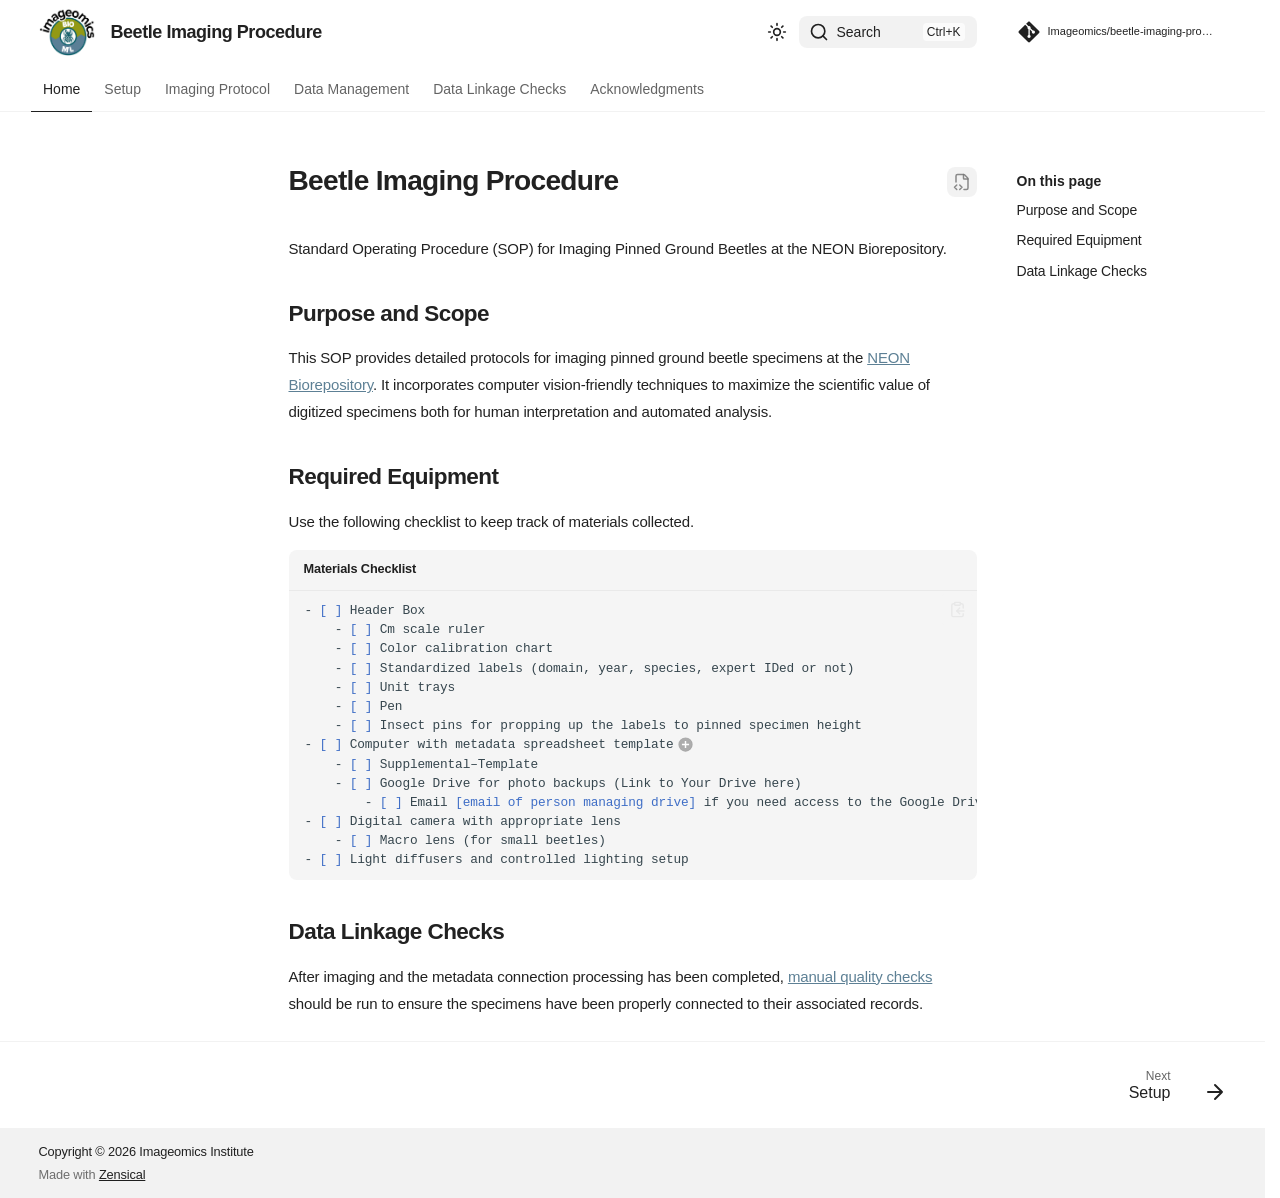
==== commit 0a111122: "deploy: 150984a785d07f9966a50ee3d02ea9466f2261da" ====
--- a/index.html
+++ b/index.html
@@ -21,7 +21,7 @@
       
       
       <link rel="icon" href="./assets/beetle-pixel.png">
-      <meta name="generator" content="zensical-0.0.53">
+      <meta name="generator" content="zensical-0.0.57">
     
     
       
@@ -32,12 +32,12 @@
       
         
       
-      <link rel="stylesheet" href="./assets/stylesheets/modern/main.20815dad.min.css">
-      
-        
-          
-        
-        <link rel="stylesheet" href="./assets/stylesheets/modern/palette.dfe2e883.min.css">
+      <link rel="stylesheet" href="./assets/stylesheets/modern/main.5da3a30f.min.css">
+      
+        
+          
+        
+        <link rel="stylesheet" href="./assets/stylesheets/modern/palette.812a03bb.min.css">
       
       
 
@@ -1067,7 +1067,7 @@
       <script id="__config" type="application/json">{"annotate":null,"base":".","features":["content.action.view","content.code.annotate","content.code.copy","content.footnote.tooltips","content.tabs.link","content.tooltips","navigation.footer","navigation.indexes","navigation.instant","navigation.instant.prefetch","navigation.path","navigation.sections","navigation.tabs","navigation.tabs.sticky","navigation.top","navigation.tracking","search.highlight"],"search":"./assets/javascripts/workers/search.7d14d953.min.js","tags":null,"translations":{"clipboard.copied":"Copied to clipboard","clipboard.copy":"Copy to clipboard","search.result.more.one":"1 more on this page","search.result.more.other":"# more on this page","search.result.none":"No matching documents","search.result.one":"1 matching document","search.result.other":"# matching documents","search.result.placeholder":"Type to start searching","search.result.term.missing":"Missing","select.version":"Select version"},"version":null}</script>
     
     
-      <script src="./assets/javascripts/bundle.69c251d7.min.js"></script>
+      <script src="./assets/javascripts/bundle.49251538.min.js"></script>
       
     
   </body>
--- a/assets/stylesheets/modern/main.5da3a30f.min.css
+++ b/assets/stylesheets/modern/main.5da3a30f.min.css
@@ -0,0 +1 @@
+@charset "UTF-8";html{box-sizing:border-box;-webkit-text-size-adjust:none;-moz-text-size-adjust:none;text-size-adjust:none}*,:after,:before{box-sizing:inherit}@media (prefers-reduced-motion){*,:after,:before{transition:none!important}}body{margin:0}a,button,input,label{-webkit-tap-highlight-color:transparent}a{color:inherit;text-decoration:none}hr{box-sizing:initial;display:block;height:.05rem;padding:0;overflow:visible;border:0}small{font-size:80%}sub,sup{line-height:1em}img{border-style:none}table{border-spacing:0;border-collapse:initial}td,th{font-weight:400;vertical-align:top}button{padding:0;margin:0;font-family:inherit;font-size:inherit;background:#0000;border:0}input{border:0;outline:none}:root{--md-primary-fg-color:#4051b5;--md-primary-fg-color--light:#5d6cc0;--md-primary-fg-color--dark:#303fa1;--md-primary-bg-color:#fff;--md-primary-bg-color--light:#ffffffb3;--md-accent-fg-color:#526cfe;--md-accent-fg-color--transparent:#526cfe1a;--md-accent-bg-color:#fff;--md-accent-bg-color--light:#ffffffb3}[data-md-color-scheme=default]{color-scheme:light}[data-md-color-scheme=default] img[src$="#gh-dark-mode-only"],[data-md-color-scheme=default] img[src$="#only-dark"]{display:none}:root,[data-md-color-scheme=default]{--md-hue:225deg;--md-default-fg-color:#000000de;--md-default-fg-color--light:#0000008c;--md-default-fg-color--lighter:#00000052;--md-default-fg-color--lightest:#0000000d;--md-default-bg-color:#fff;--md-default-bg-color--light:#ffffffb3;--md-default-bg-color--lighter:#ffffff4d;--md-default-bg-color--lightest:#ffffff1f;--md-code-fg-color:#36464e;--md-code-bg-color:#f5f5f5;--md-code-bg-color--light:#f5f5f5b3;--md-code-bg-color--lighter:#f5f5f54d;--md-code-hl-color:#4287ff;--md-code-hl-color--light:#4287ff1a;--md-code-hl-number-color:#d52a2a;--md-code-hl-special-color:#db1457;--md-code-hl-function-color:#a846b9;--md-code-hl-constant-color:#6e59d9;--md-code-hl-keyword-color:#3f6ec6;--md-code-hl-string-color:#1c7d4d;--md-code-hl-name-color:var(--md-code-fg-color);--md-code-hl-operator-color:var(--md-default-fg-color--light);--md-code-hl-punctuation-color:var(--md-default-fg-color--light);--md-code-hl-comment-color:var(--md-default-fg-color--light);--md-code-hl-generic-color:var(--md-default-fg-color--light);--md-code-hl-variable-color:var(--md-default-fg-color--light);--md-typeset-color:var(--md-default-fg-color);--md-typeset-a-color:var(--md-primary-fg-color);--md-typeset-del-color:#f5503d26;--md-typeset-ins-color:#0bd57026;--md-typeset-kbd-color:#fafafa;--md-typeset-kbd-accent-color:#fff;--md-typeset-kbd-border-color:#b8b8b8;--md-typeset-mark-color:#ffff0080;--md-typeset-table-color:#0000001f;--md-typeset-table-color--light:#00000009;--md-admonition-fg-color:var(--md-default-fg-color);--md-admonition-bg-color:var(--md-default-bg-color);--md-warning-fg-color:#000000de;--md-warning-bg-color:#ff9;--md-shadow-z1:0 0.2rem 0.5rem #0000000d, 0 0 0.05rem #0000001a;--md-shadow-z2:0 0.2rem 0.5rem #0000001a, 0 0 0.05rem #00000040;--md-shadow-z3:0 0.2rem 0.5rem #0003, 0 0 0.05rem #00000059;--color-foreground:0 0 0;--color-background:255 255 255;--color-background-subtle:240 240 240;--color-backdrop:255 255 255}.md-icon svg{display:block;width:1.2rem;height:1.2rem;fill:currentcolor}.md-icon svg.lucide{fill:#0000;stroke:currentcolor}body{-webkit-font-smoothing:antialiased;-moz-osx-font-smoothing:grayscale;--md-text-font-family:var(--md-text-font, _), -apple-system, BlinkMacSystemFont, Helvetica, Arial, sans-serif;--md-code-font-family:var(--md-code-font, _), SFMono-Regular, Consolas, Menlo, monospace}aside,body,input{font-family:var(--md-text-font-family);font-feature-settings:"kern","liga";color:var(--md-typeset-color)}code,kbd,pre{font-family:var(--md-code-font-family);font-feature-settings:"kern"}:root{--md-typeset-table-sort-icon:url('data:image/svg+xml;charset=utf-8,<svg xmlns="http://www.w3.org/2000/svg" fill="none" stroke="currentColor" stroke-linecap="round" stroke-linejoin="round" stroke-width="2" class="lucide lucide-arrow-down-up" viewBox="0 0 24 24"><path d="m3 16 4 4 4-4m-4 4V4m14 4-4-4-4 4m4-4v16"/></svg>');--md-typeset-table-sort-icon--asc:url('data:image/svg+xml;charset=utf-8,<svg xmlns="http://www.w3.org/2000/svg" fill="none" stroke="currentColor" stroke-linecap="round" stroke-linejoin="round" stroke-width="2" class="lucide lucide-arrow-down-narrow-wide" viewBox="0 0 24 24"><path d="m3 16 4 4 4-4m-4 4V4m4 0h4m-4 4h7m-7 4h10"/></svg>');--md-typeset-table-sort-icon--desc:url('data:image/svg+xml;charset=utf-8,<svg xmlns="http://www.w3.org/2000/svg" fill="none" stroke="currentColor" stroke-linecap="round" stroke-linejoin="round" stroke-width="2" class="lucide lucide-arrow-up-narrow-wide" viewBox="0 0 24 24"><path d="m3 8 4-4 4 4M7 4v16m4-8h4m-4 4h7m-7 4h10"/></svg>');--md-typeset-preview-icon:url('data:image/svg+xml;charset=utf-8,<svg xmlns="http://www.w3.org/2000/svg" fill="none" stroke="currentColor" stroke-linecap="round" stroke-linejoin="round" stroke-width="2" class="lucide lucide-mouse-pointer-2" viewBox="0 0 24 24"><path d="M4.037 4.688a.495.495 0 0 1 .651-.651l16 6.5a.5.5 0 0 1-.063.947l-6.124 1.58a2 2 0 0 0-1.438 1.435l-1.579 6.126a.5.5 0 0 1-.947.063z"/></svg>')}.md-typeset{font-size:.75rem;line-height:1.8;letter-spacing:-.01em;overflow-wrap:break-word;-webkit-print-color-adjust:exact;color-adjust:exact}@media print{.md-typeset{font-size:.68rem}}.md-typeset blockquote,.md-typeset dl,.md-typeset figure,.md-typeset ol,.md-typeset pre,.md-typeset ul{margin-top:1em;margin-bottom:1em}.md-typeset h1{margin:0 0 1.25em;font-size:1.875em;line-height:1.3;color:var(--md-default-fg-color)}.md-typeset h1,.md-typeset h2{font-weight:700;letter-spacing:-.025em}.md-typeset h2{margin:1.6em 0 .64em;font-size:1.5em;line-height:1.4}.md-typeset h3{margin:1.6em 0 .8em;font-size:1.25em;font-weight:700;line-height:1.5;letter-spacing:-.01em}.md-typeset h2+h3{margin-top:.8em}.md-typeset h4{margin:1em 0;font-weight:700;letter-spacing:-.01em}.md-typeset h5,.md-typeset h6{margin:1.25em 0;font-size:.8em;font-weight:700;color:var(--md-default-fg-color--light);letter-spacing:-.01em}.md-typeset h5{text-transform:uppercase}.md-typeset h5 code{text-transform:none}.md-typeset hr{display:flow-root;margin:1.5em 0;border-bottom:.05rem solid var(--md-default-fg-color--lightest)}.md-typeset a{color:var(--md-typeset-a-color);text-decoration:underline;word-break:break-word}.md-typeset a,.md-typeset a:before{transition:color 125ms}.md-typeset a:focus,.md-typeset a:hover{color:var(--md-accent-fg-color)}.md-typeset a:focus code,.md-typeset a:hover code{color:var(--md-accent-fg-color);background-color:var(--md-accent-fg-color--transparent)}.md-typeset a code{color:var(--md-typeset-a-color)}.md-typeset a.focus-visible{outline-color:var(--md-accent-fg-color);outline-offset:.2rem}.md-typeset code,.md-typeset kbd,.md-typeset pre{font-variant-ligatures:none;color:var(--md-code-fg-color);direction:ltr;transition:background-color 125ms}@media print{.md-typeset code,.md-typeset kbd,.md-typeset pre{white-space:pre-wrap}}.md-typeset code{padding:.2em .4em;font-size:.8533333333em;word-break:break-word;background-color:var(--md-code-bg-color);border-radius:.2rem;-webkit-box-decoration-break:clone;box-decoration-break:clone;transition:color 125ms,background-color 125ms}.md-typeset code:not(.focus-visible){outline:none;-webkit-tap-highlight-color:transparent}.md-typeset pre{position:relative;display:flow-root;line-height:1.5}.md-typeset pre>code{display:block;padding:.8203125em 1.25em;margin:0;overflow:auto;word-break:normal;touch-action:auto;scrollbar-color:var(--md-default-fg-color--lighter) #0000;scrollbar-width:thin;border-radius:.4rem;outline-color:var(--md-accent-fg-color);box-shadow:none;-webkit-box-decoration-break:slice;box-decoration-break:slice}.md-typeset pre>code:hover{scrollbar-color:var(--md-accent-fg-color) #0000}.md-typeset pre>code::-webkit-scrollbar{width:.2rem;height:.2rem}.md-typeset pre>code::-webkit-scrollbar-thumb{background-color:var(--md-default-fg-color--lighter)}.md-typeset pre>code::-webkit-scrollbar-thumb:hover{background-color:var(--md-accent-fg-color)}.md-typeset kbd{display:inline-block;padding:0 .6666666667em;font-size:.75em;color:var(--md-default-fg-color);word-break:break-word;vertical-align:text-top;border-radius:.2rem;background-color:var(--md-default-bg-color);box-shadow:0 0 0 .05rem var(--md-typeset-kbd-border-color),0 .15rem 0 var(--md-typeset-kbd-border-color)}.md-typeset mark{color:inherit;word-break:break-word;background-color:var(--md-typeset-mark-color);-webkit-box-decoration-break:clone;box-decoration-break:clone}.md-typeset abbr{text-decoration:none;cursor:help;border-bottom:.05rem dotted var(--md-default-fg-color--light)}.md-typeset [data-preview]{position:relative}[dir=ltr] .md-typeset [data-preview]:after{margin-left:.125em}[dir=rtl] .md-typeset [data-preview]:after{margin-right:.125em}.md-typeset [data-preview]:after{display:inline-block;width:.8em;height:.8em;vertical-align:text-top;content:"";background-color:currentcolor;-webkit-mask-image:var(--md-typeset-preview-icon);mask-image:var(--md-typeset-preview-icon);-webkit-mask-repeat:no-repeat;mask-repeat:no-repeat;-webkit-mask-size:contain;mask-size:contain;transition:background-color 125ms}.md-typeset small{opacity:.75}[dir=ltr] .md-typeset sub,[dir=ltr] .md-typeset sup{margin-left:.078125em}[dir=rtl] .md-typeset sub,[dir=rtl] .md-typeset sup{margin-right:.078125em}[dir=ltr] .md-typeset blockquote{padding-left:.6rem}[dir=rtl] .md-typeset blockquote{padding-right:.6rem}[dir=ltr] .md-typeset blockquote{border-left:.2rem solid var(--md-default-fg-color--lighter)}[dir=rtl] .md-typeset blockquote{border-right:.2rem solid var(--md-default-fg-color--lighter)}.md-typeset blockquote{margin-left:0;margin-right:0;color:var(--md-default-fg-color--light)}.md-typeset ul{list-style-type:disc}.md-typeset ul[type]{list-style-type:revert-layer}[dir=ltr] .md-typeset ol,[dir=ltr] .md-typeset ul{margin-left:.625em}[dir=rtl] .md-typeset ol,[dir=rtl] .md-typeset ul{margin-right:.625em}.md-typeset ol,.md-typeset ul{padding:0}.md-typeset ol:not([hidden]),.md-typeset ul:not([hidden]){display:flow-root}.md-typeset ol ol,.md-typeset ul ol{list-style-type:lower-alpha}.md-typeset ol ol ol,.md-typeset ul ol ol{list-style-type:lower-roman}.md-typeset ol ol ol ol,.md-typeset ul ol ol ol{list-style-type:upper-alpha}.md-typeset ol ol ol ol ol,.md-typeset ul ol ol ol ol{list-style-type:upper-roman}.md-typeset ol[type],.md-typeset ul[type]{list-style-type:revert-layer}[dir=ltr] .md-typeset ol li,[dir=ltr] .md-typeset ul li{margin-left:1.25em}[dir=rtl] .md-typeset ol li,[dir=rtl] .md-typeset ul li{margin-right:1.25em}.md-typeset ol li,.md-typeset ul li{margin-bottom:.5em}.md-typeset ol li blockquote,.md-typeset ol li p,.md-typeset ul li blockquote,.md-typeset ul li p{margin:.5em 0}.md-typeset ol li:last-child,.md-typeset ul li:last-child{margin-bottom:0}[dir=ltr] .md-typeset ol li ol,[dir=ltr] .md-typeset ol li ul,[dir=ltr] .md-typeset ul li ol,[dir=ltr] .md-typeset ul li ul{margin-left:.625em}[dir=rtl] .md-typeset ol li ol,[dir=rtl] .md-typeset ol li ul,[dir=rtl] .md-typeset ul li ol,[dir=rtl] .md-typeset ul li ul{margin-right:.625em}.md-typeset ol li ol,.md-typeset ol li ul,.md-typeset ul li ol,.md-typeset ul li ul{margin-top:.5em;margin-bottom:.5em}[dir=ltr] .md-typeset dd{margin-left:1.875em}[dir=rtl] .md-typeset dd{margin-right:1.875em}.md-typeset dd{margin-top:1em;margin-bottom:1.5em}.md-typeset img,.md-typeset svg,.md-typeset video{max-width:100%;height:auto}.md-typeset img[align=left]{margin:1em 1em 1em 0}.md-typeset img[align=right]{margin:1em 0 1em 1em}.md-typeset img[align]:only-child{margin-top:0}.md-typeset figure{display:flow-root;width:fit-content;max-width:100%;margin:1em auto;text-align:center}.md-typeset figure img{display:block;margin:0 auto}.md-typeset figcaption{max-width:24rem;margin:1em auto;font-style:italic}.md-typeset iframe{max-width:100%}.md-typeset table:not([class]){display:inline-block;max-width:100%;overflow:auto;font-size:.64rem;touch-action:auto;background-color:var(--md-default-bg-color);border:.05rem solid var(--md-typeset-table-color);border-radius:.1rem}@media print{.md-typeset table:not([class]){display:table}}.md-typeset table:not([class])+*{margin-top:1.5em}.md-typeset table:not([class]) td>:first-child,.md-typeset table:not([class]) th>:first-child{margin-top:0}.md-typeset table:not([class]) td>:last-child,.md-typeset table:not([class]) th>:last-child{margin-bottom:0}.md-typeset table:not([class]) td:not([align]),.md-typeset table:not([class]) th:not([align]){text-align:left}[dir=rtl] .md-typeset table:not([class]) td:not([align]),[dir=rtl] .md-typeset table:not([class]) th:not([align]){text-align:right}.md-typeset table:not([class]) th{min-width:5rem;padding:.9375em 1.25em;font-weight:700;vertical-align:top}.md-typeset table:not([class]) td{padding:.9375em 1.25em;vertical-align:top;border-top:.05rem solid var(--md-typeset-table-color)}.md-typeset table:not([class]) tbody tr{transition:background-color 125ms}.md-typeset table:not([class]) tbody tr:hover{background-color:var(--md-typeset-table-color--light);box-shadow:0 .05rem 0 var(--md-default-bg-color) inset}.md-typeset table:not([class]) a{word-break:normal}.md-typeset table th[role=columnheader]{cursor:pointer}[dir=ltr] .md-typeset table th[role=columnheader]:after{margin-left:.5em}[dir=rtl] .md-typeset table th[role=columnheader]:after{margin-right:.5em}.md-typeset table th[role=columnheader]:after{display:inline-block;width:1.2em;height:1.2em;vertical-align:text-bottom;content:"";-webkit-mask-image:var(--md-typeset-table-sort-icon);mask-image:var(--md-typeset-table-sort-icon);-webkit-mask-repeat:no-repeat;mask-repeat:no-repeat;-webkit-mask-size:contain;mask-size:contain;transition:background-color 125ms}.md-typeset table th[role=columnheader]:hover:after{background-color:var(--md-default-fg-color--lighter)}.md-typeset table th[role=columnheader][aria-sort=ascending]:after{background-color:var(--md-default-fg-color--light);-webkit-mask-image:var(--md-typeset-table-sort-icon--asc);mask-image:var(--md-typeset-table-sort-icon--asc)}.md-typeset table th[role=columnheader][aria-sort=descending]:after{background-color:var(--md-default-fg-color--light);-webkit-mask-image:var(--md-typeset-table-sort-icon--desc);mask-image:var(--md-typeset-table-sort-icon--desc)}.md-typeset__scrollwrap{margin:1em -.8rem;overflow-x:auto;touch-action:auto}.md-typeset__table{display:inline-block;padding:0 .8rem;margin-bottom:.5em}@media print{.md-typeset__table{display:block}}html .md-typeset__table table{display:table;width:100%;margin:0;overflow:hidden}@media screen and (max-width:44.984375em){.md-content__inner>pre{margin:1em -.8rem}.md-content__inner>pre code{border-radius:0}}.md-banner{overflow:auto;color:var(--md-default-fg-color);background-color:var(--md-accent-fg-color--transparent)}@media print{.md-banner{display:none}}.md-banner--warning{color:var(--md-warning-fg-color);background-color:var(--md-warning-bg-color)}.md-banner__inner{padding:0 .8rem;margin:.6rem auto;font-size:.7rem}[dir=ltr] .md-banner__button{float:right}[dir=rtl] .md-banner__button{float:left}.md-banner__button{color:inherit;cursor:pointer;transition:opacity .25s}.no-js .md-banner__button{display:none}.md-banner__button:hover{opacity:.7}html{height:100%;overflow-x:hidden;font-size:125%;scrollbar-gutter:stable}@media screen and (min-width:100em){html{font-size:137.5%}}@media screen and (min-width:125em){html{font-size:150%}}body{position:relative;display:flex;flex-direction:column;width:100%;min-height:100%;font-size:.5rem;background-color:var(--md-default-bg-color)}@media print{body{display:block}}@media screen and (max-width:59.984375em){body[data-md-scrolllock]{position:fixed}}.md-grid{max-width:61rem;margin-left:auto;margin-right:auto}.md-container{display:flex;flex-grow:1;flex-direction:column}@media print{.md-container{display:block}}.md-main{flex-grow:1}.md-main__inner{display:flex;height:100%;margin-top:1.5rem}.md-ellipsis{overflow:hidden;text-overflow:ellipsis}.md-toggle{display:none}.md-option{position:absolute;width:0;height:0;opacity:0}.md-option:checked+label:not([hidden]){display:block}.md-option.focus-visible+label{outline-style:auto;outline-color:var(--md-accent-fg-color)}.md-skip{position:fixed;z-index:-1;padding:.3rem .5rem;margin:.5rem;font-size:.64rem;color:var(--md-default-bg-color);background-color:var(--md-default-fg-color);border-radius:.1rem;outline-color:var(--md-accent-fg-color);opacity:0;transform:translateY(.4rem)}.md-skip:focus{z-index:10;opacity:1;transition:transform .25s cubic-bezier(.4,0,.2,1),opacity 175ms 75ms;transform:translateY(0)}@page{margin:25mm}:root{--md-clipboard-icon:url('data:image/svg+xml;charset=utf-8,<svg xmlns="http://www.w3.org/2000/svg" fill="none" stroke="currentColor" stroke-linecap="round" stroke-linejoin="round" stroke-width="2" class="lucide lucide-clipboard-copy" viewBox="0 0 24 24"><rect width="8" height="4" x="8" y="2" rx="1" ry="1"/><path d="M8 4H6a2 2 0 0 0-2 2v14a2 2 0 0 0 2 2h12a2 2 0 0 0 2-2v-2M16 4h2a2 2 0 0 1 2 2v4m1 4H11"/><path d="m15 10-4 4 4 4"/></svg>')}.md-clipboard{z-index:1;width:1.5em;height:1.5em;color:var(--md-default-fg-color--lightest);cursor:pointer;border-radius:.1rem;outline-color:var(--md-accent-fg-color);outline-offset:.1rem;transition:color .25s}@media print{.md-clipboard{display:none}}.md-clipboard:not(.focus-visible){outline:none;-webkit-tap-highlight-color:transparent}:hover>.md-clipboard{color:var(--md-default-fg-color--light)}.md-clipboard:focus,.md-clipboard:hover{color:var(--md-accent-fg-color)}.md-clipboard:after{display:block;width:1.125em;height:1.125em;margin:0 auto;content:"";background-color:currentcolor;-webkit-mask-image:var(--md-clipboard-icon);mask-image:var(--md-clipboard-icon);-webkit-mask-repeat:no-repeat;mask-repeat:no-repeat;-webkit-mask-position:center;mask-position:center;-webkit-mask-size:contain;mask-size:contain}.md-clipboard--inline{cursor:pointer}.md-clipboard--inline code{transition:color .25s,background-color .25s}.md-clipboard--inline:focus code,.md-clipboard--inline:hover code{color:var(--md-accent-fg-color);background-color:var(--md-accent-fg-color--transparent)}:root{--md-code-select-icon:url('data:image/svg+xml;charset=utf-8,<svg xmlns="http://www.w3.org/2000/svg" fill="none" stroke="currentColor" stroke-linecap="round" stroke-linejoin="round" stroke-width="2" class="lucide lucide-scan" viewBox="0 0 24 24"><path d="M3 7V5a2 2 0 0 1 2-2h2m10 0h2a2 2 0 0 1 2 2v2m0 10v2a2 2 0 0 1-2 2h-2M7 21H5a2 2 0 0 1-2-2v-2"/></svg>');--md-code-copy-icon:url('data:image/svg+xml;charset=utf-8,<svg xmlns="http://www.w3.org/2000/svg" fill="none" stroke="currentColor" stroke-linecap="round" stroke-linejoin="round" stroke-width="2" class="lucide lucide-clipboard-copy" viewBox="0 0 24 24"><rect width="8" height="4" x="8" y="2" rx="1" ry="1"/><path d="M8 4H6a2 2 0 0 0-2 2v14a2 2 0 0 0 2 2h12a2 2 0 0 0 2-2v-2M16 4h2a2 2 0 0 1 2 2v4m1 4H11"/><path d="m15 10-4 4 4 4"/></svg>')}.md-typeset .md-code__content{display:grid}.md-code__nav{position:absolute;top:.25em;right:.25em;z-index:1;display:flex;gap:.2rem;padding:.2rem;background-color:var(--md-code-bg-color--lighter);border-radius:.1rem;transition:background-color .25s}:hover>.md-code__nav{background-color:var(--md-code-bg-color--light)}.md-code__button{display:block;width:1.5em;height:1.5em;color:var(--md-default-fg-color--lightest);cursor:pointer;outline-color:var(--md-accent-fg-color);outline-offset:.1rem;transition:color .25s}:hover>*>.md-code__button{color:var(--md-default-fg-color--light)}.md-code__button.focus-visible,.md-code__button:hover{color:var(--md-accent-fg-color)}.md-code__button--active{color:var(--md-default-fg-color)!important}.md-code__button:after{display:block;width:1.125em;height:1.125em;margin:0 auto;content:"";background-color:currentcolor;-webkit-mask-repeat:no-repeat;mask-repeat:no-repeat;-webkit-mask-position:center;mask-position:center;-webkit-mask-size:contain;mask-size:contain}.md-code__button[data-md-type=select]:after{-webkit-mask-image:var(--md-code-select-icon);mask-image:var(--md-code-select-icon)}.md-code__button[data-md-type=copy]:after{-webkit-mask-image:var(--md-code-copy-icon);mask-image:var(--md-code-copy-icon)}@keyframes consent{0%{opacity:0;transform:translateY(100%)}to{opacity:1;transform:translateY(0)}}@keyframes overlay{0%{opacity:0}to{opacity:1}}.md-consent__overlay{position:fixed;top:0;z-index:5;width:100%;height:100%;background-color:var(--md-default-bg-color--light);-webkit-backdrop-filter:blur(.2rem);backdrop-filter:blur(.2rem);opacity:1;animation:overlay .35s both}.md-consent__inner{position:fixed;bottom:0;z-index:5;display:flex;justify-content:center;width:100%;max-height:100%;padding:0}.md-consent__form{padding-left:1.2rem;padding-right:1.2rem;margin:.4rem;overflow:auto;background-color:var(--md-default-bg-color);border:0;border-radius:.8rem;box-shadow:var(--md-shadow-z3);animation:consent .5s cubic-bezier(.1,.7,.1,1) both}.md-consent__settings{display:none;margin:1em 0}input:checked+.md-consent__settings{display:block}.md-consent__controls{margin-bottom:.8rem;line-height:1.2}.md-typeset .md-consent__controls .md-button{display:inline}@media screen and (max-width:44.984375em){.md-typeset .md-consent__controls .md-button{display:block;width:100%;margin-top:.4rem;text-align:center}}.md-consent label{cursor:pointer}.md-content{flex-grow:1;min-width:0}.md-content__inner{padding-top:.7rem;margin:0 .8rem 1.2rem}@media screen and (min-width:76.25em){[dir=ltr] .md-sidebar--primary:not([hidden])~.md-content>.md-content__inner{margin-left:1.2rem}[dir=ltr] .md-sidebar--secondary:not([hidden])~.md-content>.md-content__inner,[dir=rtl] .md-sidebar--primary:not([hidden])~.md-content>.md-content__inner{margin-right:1.2rem}[dir=rtl] .md-sidebar--secondary:not([hidden])~.md-content>.md-content__inner{margin-left:1.2rem}}.md-content__inner:before{display:block;height:.4rem;content:""}.md-content__inner>:last-child{margin-bottom:0}[dir=ltr] .md-content__button{float:right}[dir=rtl] .md-content__button{float:left}[dir=ltr] .md-content__button{margin-left:.4rem}[dir=rtl] .md-content__button{margin-right:.4rem}.md-content__button{display:flex;padding:.3rem;margin-top:.2rem;background-color:var(--md-default-fg-color--lightest);border-radius:.4rem}@media print{.md-content__button{display:none}}.md-typeset .md-content__button{color:var(--md-default-fg-color);transition:color .25s,background-color .25s}.md-typeset .md-content__button svg{opacity:.5;transition:opacity .25s}.md-typeset .md-content__button:focus,.md-typeset .md-content__button:hover{color:var(--md-accent-fg-color);background-color:var(--md-accent-fg-color--transparent)}.md-typeset .md-content__button:focus svg,.md-typeset .md-content__button:hover svg{opacity:1}.md-content__button svg{width:.9rem;height:.9rem}[dir=rtl] .md-content__button svg{transform:scaleX(-1)}.md-content__button svg.lucide{fill:#0000;stroke:currentcolor}[dir=ltr] .md-dialog{right:.8rem}[dir=rtl] .md-dialog{left:.8rem}.md-dialog{position:fixed;bottom:.8rem;z-index:4;min-width:11.1rem;padding:.4rem 1.2rem;pointer-events:none;background-color:var(--md-accent-fg-color);border-radius:1.2rem;box-shadow:var(--md-shadow-z3);opacity:0;transition:transform 0s .4s,opacity .4s;transform:translateY(100%)}@media print{.md-dialog{display:none}}.md-dialog--active{pointer-events:auto;opacity:1;transition:transform .4s cubic-bezier(.075,.85,.175,1),opacity .4s;transform:translateY(0)}.md-dialog__inner{font-size:.7rem;color:var(--md-default-bg-color)}.md-feedback{margin:2em 0 1em;text-align:center}.md-feedback fieldset{padding:0;margin:0;border:none}.md-feedback__title{margin:1em auto;font-weight:700}.md-feedback__inner{position:relative}.md-feedback__list{position:relative;display:flex;flex-wrap:wrap;place-content:baseline center}.md-feedback__list:hover .md-icon:not(:disabled){color:var(--md-default-fg-color--lighter)}:disabled .md-feedback__list{min-height:1.8rem}.md-feedback__icon{flex-shrink:0;margin:0 .1rem;color:var(--md-default-fg-color--light);cursor:pointer;transition:color 125ms}.md-feedback__icon:not(:disabled).md-icon:hover{color:var(--md-accent-fg-color)}.md-feedback__icon:disabled{color:var(--md-default-fg-color--lightest);pointer-events:none}.md-feedback__note{position:relative;opacity:0;transition:transform .4s cubic-bezier(.1,.7,.1,1),opacity .15s;transform:translateY(.4rem)}.md-feedback__note>*{max-width:16rem;margin:0 auto}:disabled .md-feedback__note{opacity:1;transform:translateY(0)}@media print{.md-feedback{display:none}}.md-footer{color:var(--md-default-fg-color);background-color:var(--md-default-bg-color);border-top:.05rem solid var(--md-default-fg-color--lightest)}@media print{.md-footer{display:none}}.md-footer__inner{justify-content:space-between;padding:.2rem;overflow:auto}.md-footer__inner:not([hidden]){display:flex}.md-footer__link{display:flex;flex-grow:0.01;align-items:end;max-width:100%;margin-top:1rem;margin-bottom:.4rem;overflow:hidden;outline-color:var(--md-accent-fg-color);transition:opacity .25s}.md-footer__link:focus,.md-footer__link:hover{opacity:.7}[dir=rtl] .md-footer__link svg{transform:scaleX(-1)}@media screen and (max-width:44.984375em){.md-footer__link--prev{flex-shrink:0}.md-footer__link--prev .md-footer__title{display:none}}[dir=ltr] .md-footer__link--next{margin-left:auto}[dir=rtl] .md-footer__link--next{margin-right:auto}.md-footer__link--next{text-align:right}[dir=rtl] .md-footer__link--next{text-align:left}.md-footer__title{flex-grow:1;max-width:calc(100% - 2.4rem);padding:0 1rem;margin-bottom:.7rem;font-size:.8rem;white-space:nowrap}.md-footer__button{padding:.4rem;margin:.2rem}.md-footer__direction{font-size:.6rem;opacity:.7}.md-footer-meta{background-color:var(--md-default-fg-color--lightest)}.md-footer-meta__inner{display:flex;flex-wrap:wrap;justify-content:space-between;padding:.2rem}html .md-footer-meta.md-typeset a:not(:focus,:hover){color:var(--md-default-fg-color)}.md-copyright{width:100%;padding:.4rem 0;margin:auto .6rem;font-size:.64rem;color:var(--md-default-fg-color--light)}@media screen and (min-width:45em){.md-copyright{width:auto}}.md-copyright__highlight{color:var(--md-default-fg-color)}.md-social{display:inline-flex;gap:.2rem;padding:.2rem 0 .6rem;margin:0 .4rem}@media screen and (min-width:45em){.md-social{padding:.6rem 0}}.md-social__link{display:inline-block;width:1.6rem;height:1.6rem;text-align:center}.md-social__link:before{line-height:1.9}.md-social__link svg{max-height:.8rem;vertical-align:-25%;fill:currentcolor}.md-social__link svg.lucide{fill:#0000;stroke:currentcolor}.md-typeset .md-button{display:inline-block;padding:.625em 2em;font-size:.875em;font-weight:700;color:var(--md-default-fg-color--light);text-decoration:none;cursor:pointer;background-color:var(--md-default-fg-color--lightest);border-radius:1.2rem;transition:color 125ms,background-color 125ms,opacity 125ms}.md-typeset .md-button.focus-visible{outline-offset:0}.md-typeset .md-button:focus,.md-typeset .md-button:hover{color:var(--md-default-fg-color--light);opacity:.8}.md-typeset .md-button--primary{color:var(--md-primary-bg-color);background-color:var(--md-primary-fg-color)}.md-typeset .md-button--primary:focus,.md-typeset .md-button--primary:hover{color:var(--md-primary-bg-color);opacity:.8}[dir=ltr] .md-typeset .md-input{border-top-left-radius:.1rem}[dir=ltr] .md-typeset .md-input,[dir=rtl] .md-typeset .md-input{border-top-right-radius:.1rem}[dir=rtl] .md-typeset .md-input{border-top-left-radius:.1rem}.md-typeset .md-input{height:1.8rem;padding:0 .6rem;font-size:.8rem;border-bottom:.1rem solid var(--md-default-fg-color--lighter);box-shadow:var(--md-shadow-z1);transition:border .25s,box-shadow .25s}.md-typeset .md-input:focus,.md-typeset .md-input:hover{border-bottom-color:var(--md-accent-fg-color);box-shadow:var(--md-shadow-z2)}.md-typeset .md-input--stretch{width:100%}.md-header{position:sticky;left:0;right:0;top:0;z-index:4;display:block;color:var(--md-default-fg-color);background-color:var(--md-default-bg-color--light);-webkit-backdrop-filter:blur(.4rem);backdrop-filter:blur(.4rem)}@media print{.md-header{display:none}}.md-header[hidden]{transition:transform .25s cubic-bezier(.8,0,.6,1);transform:translateY(-100%)}.md-header--shadow{box-shadow:0 .05rem 0 var(--md-default-fg-color--lightest);transition:transform .25s cubic-bezier(.1,.7,.1,1)}.md-header__inner{display:flex;align-items:center;padding:0 .4rem}.md-header__button{position:relative;z-index:1;padding:.4rem;margin:.2rem;color:currentcolor;vertical-align:middle;cursor:pointer;outline-color:var(--md-accent-fg-color);transition:opacity .25s}.md-header__button:hover{opacity:.7}.md-header__button:not([hidden]){display:inline-block}.md-header__button:not(.focus-visible){outline:none;-webkit-tap-highlight-color:transparent}.md-header__button.md-logo{padding:.4rem;margin:.2rem}@media screen and (max-width:76.234375em){.md-header__button.md-logo{display:none}}.md-header__button.md-logo img,.md-header__button.md-logo svg{display:block;width:auto;height:1.2rem;fill:currentcolor}.md-header__button.md-logo img.lucide,.md-header__button.md-logo svg.lucide{fill:#0000;stroke:currentcolor}@media screen and (min-width:60em){.md-header__button[for=__search]{display:none}}.no-js .md-header__button[for=__search]{display:none}[dir=rtl] .md-header__button[for=__search] svg{transform:scaleX(-1)}@media screen and (min-width:76.25em){.md-header__button[for=__drawer]{display:none}}.md-header__topic{position:absolute;display:flex;max-width:100%;white-space:nowrap;transition:transform .4s cubic-bezier(.1,.7,.1,1),opacity .15s}.md-header__topic+.md-header__topic{z-index:-1;pointer-events:none;opacity:0;transition:transform .4s cubic-bezier(1,.7,.1,.1),opacity .15s;transform:translateX(1.25rem)}[dir=rtl] .md-header__topic+.md-header__topic{transform:translateX(-1.25rem)}.md-header__topic:first-child{font-weight:700}.md-header__title{flex-grow:1;height:2.4rem;margin-left:.4rem;margin-right:.4rem;font-size:.9rem;line-height:2.4rem;letter-spacing:-.025em}.md-header__title--active .md-header__topic{z-index:-1;pointer-events:none;opacity:0;transition:transform .4s cubic-bezier(1,.7,.1,.1),opacity .15s;transform:translateX(-1.25rem)}[dir=rtl] .md-header__title--active .md-header__topic{transform:translateX(1.25rem)}.md-header__title--active .md-header__topic+.md-header__topic{z-index:0;pointer-events:auto;opacity:1;transition:transform .4s cubic-bezier(.1,.7,.1,1),opacity .15s;transform:translateX(0)}.md-header__title>.md-header__ellipsis{position:relative;width:100%;height:100%}.md-header__option{display:flex;flex-shrink:0;max-width:100%;white-space:nowrap}.md-header__option>input{bottom:0}.md-header__source{display:none}@media screen and (min-width:60em){[dir=ltr] .md-header__source{margin-left:1rem}[dir=rtl] .md-header__source{margin-right:1rem}.md-header__source{display:block;width:11.5rem;max-width:11.5rem}}@media screen and (min-width:76.25em){[dir=ltr] .md-header__source{margin-left:1.4rem}[dir=rtl] .md-header__source{margin-right:1.4rem}}.md-header .md-icon svg{width:1rem;height:1rem}:root{--md-nav-icon--next:url('data:image/svg+xml;charset=utf-8,<svg xmlns="http://www.w3.org/2000/svg" fill="none" stroke="currentColor" stroke-linecap="round" stroke-linejoin="round" stroke-width="2" class="lucide lucide-chevron-right" viewBox="0 0 24 24"><path d="m9 18 6-6-6-6"/></svg>')}.md-nav{font-size:.7rem;line-height:1.3;transition:max-height .25s cubic-bezier(.86,0,.07,1)}.md-nav .md-nav__title{display:none}.md-nav__list{display:flex;flex-direction:column;gap:.2rem;padding:0;margin:0;list-style:none}[dir=ltr] .md-nav__list .md-nav__list{margin-left:.6rem}[dir=rtl] .md-nav__list .md-nav__list{margin-right:.6rem}.md-nav__item--nested .md-nav__list:after,.md-nav__item--nested .md-nav__list:before{display:block;height:0;content:" "}.md-nav__link{display:flex;gap:.6rem;align-items:flex-start;padding:.35rem .8rem;margin-left:.2rem;margin-right:.2rem;cursor:pointer;border-radius:.4rem;transition:color .25s,background-color .25s}.md-nav__link .md-nav__link{margin:0}.md-nav__link--passed,.md-nav__link--passed code{color:var(--md-default-fg-color--light)}.md-nav__item .md-nav__link--active{font-weight:500}.md-nav--primary .md-nav__item .md-nav__link--active{color:var(--md-accent-fg-color);background:var(--md-accent-fg-color--transparent)}.md-nav__item .md-nav__link--active,.md-nav__item .md-nav__link--active code{color:var(--md-typeset-a-color)}.md-nav__item .md-nav__link--active code svg,.md-nav__item .md-nav__link--active svg{opacity:1}[dir=ltr] .md-nav__item--nested>.md-nav__link:not(.md-nav__container){padding-right:.35rem}[dir=rtl] .md-nav__item--nested>.md-nav__link:not(.md-nav__container){padding-left:.35rem}.md-nav__link .md-ellipsis{position:relative;flex-grow:1}.md-nav__link .md-ellipsis code{word-break:normal}.md-nav__link .md-typeset{font-size:.7rem;line-height:1.3}.md-nav__link svg{position:relative;flex-shrink:0;width:1.3em;height:1.3em;opacity:.5;fill:currentcolor}.md-nav__link svg.lucide{fill:#0000;stroke:currentcolor}.md-nav--primary .md-nav__link[for]:focus:not(.md-nav__link--active),.md-nav--primary .md-nav__link[for]:hover:not(.md-nav__link--active),.md-nav--primary .md-nav__link[href]:focus:not(.md-nav__link--active),.md-nav--primary .md-nav__link[href]:hover:not(.md-nav__link--active){color:var(--md-default-fg-color);background-color:var(--md-default-fg-color--lightest)}.md-nav--secondary .md-nav__link{padding:.35rem .8rem;margin-left:.2rem;margin-right:.2rem;overflow-wrap:normal}.md-nav--secondary .md-nav__link[for]:focus,.md-nav--secondary .md-nav__link[for]:hover,.md-nav--secondary .md-nav__link[href]:focus,.md-nav--secondary .md-nav__link[href]:hover{color:var(--md-accent-fg-color);background-color:initial}.md-nav__link.focus-visible{outline-color:var(--md-accent-fg-color)}.md-nav--primary .md-nav__link[for=__toc],.md-nav--primary .md-nav__link[for=__toc]~.md-nav{display:none}.md-nav__icon{width:.9rem;height:.9rem;font-size:.9rem}[dir=rtl] .md-nav__icon:after{transform:rotate(180deg)}.md-nav__item--nested .md-nav__icon:after{display:block;width:100%;height:100%;content:"";background-color:currentcolor;-webkit-mask-image:var(--md-nav-icon--next);mask-image:var(--md-nav-icon--next);-webkit-mask-repeat:no-repeat;mask-repeat:no-repeat;-webkit-mask-position:center;mask-position:center;-webkit-mask-size:contain;mask-size:contain;transition:transform .25s}@media screen and (min-width:76.25em){.md-nav__item--nested.md-nav__item--section>.md-nav__link .md-nav__icon:after{display:none}}.md-nav__item--nested .md-nav__toggle:checked~.md-nav__link .md-nav__icon:after,.md-nav__item--nested .md-toggle--indeterminate~.md-nav__link .md-nav__icon:after{transform:rotate(90deg)}.md-nav__container{gap:.2rem;padding:0;background:#0000}.md-nav__container>:first-child{flex-grow:1;min-width:0}.md-nav__container>:nth-child(2){padding:.35rem}@media screen and (min-width:76.25em){.md-nav__item--section>.md-nav__container>:nth-child(2){display:none}}.md-nav__container__icon{flex-shrink:0}.md-nav__toggle~.md-nav{display:grid;grid-template-rows:minmax(.005rem,0fr);visibility:collapse;opacity:0;transition:grid-template-rows .25s cubic-bezier(.86,0,.07,1),opacity .25s,visibility 0s .25s}.md-nav__toggle~.md-nav>.md-nav__list{overflow:hidden}.md-nav__toggle.md-toggle--indeterminate~.md-nav,.md-nav__toggle:checked~.md-nav{grid-template-rows:minmax(.4rem,1fr);visibility:visible;opacity:1;transition:grid-template-rows .25s cubic-bezier(.86,0,.07,1),opacity .15s .1s,visibility 0s}.md-nav__toggle.md-toggle--indeterminate~.md-nav{transition:none}.md-nav--secondary{margin-top:.1rem;margin-bottom:.1rem}.md-nav--secondary .md-nav{margin-top:.2rem}.md-nav--secondary .md-nav__title{position:sticky;top:0;z-index:1;display:flex;padding:.35rem .6rem;margin-left:.2rem;margin-right:.2rem;font-weight:700;background:var(--md-default-bg-color)}.md-nav--secondary .md-nav__title .md-nav__icon{display:none}.md-nav--secondary .md-nav__link{padding:.2rem .6rem}@media screen and (max-width:76.234375em){.md-nav--primary{margin-left:.2rem;margin-right:.2rem;margin-bottom:.4rem}.md-nav .md-nav__title[for=__drawer]{display:flex;gap:.4rem;align-items:center;padding:.8rem;font-size:.8rem;font-weight:700;border-bottom:.05rem solid var(--md-default-fg-color-lightest)}.md-nav .md-nav__title[for=__drawer] .md-logo{width:1.6rem;height:1.6rem}.md-nav .md-nav__title[for=__drawer] .md-logo img,.md-nav .md-nav__title[for=__drawer] .md-logo svg{display:block;width:auto;max-width:100%;height:100%;object-fit:contain;fill:currentcolor}.md-nav .md-nav__title[for=__drawer] .md-logo img.lucide,.md-nav .md-nav__title[for=__drawer] .md-logo svg.lucide{fill:#0000;stroke:currentcolor}}.md-nav__source{border-radius:.4rem;border:.05rem solid var(--md-default-fg-color--lightest);margin:.2rem .2rem .6rem;transition:background-color .25s,border-color .25s}.md-nav__source:focus,.md-nav__source:hover{background-color:var(--md-default-fg-color--lightest);border-color:#0000}[dir=ltr] .md-nav--integrated>.md-nav__list>.md-nav__item--active .md-nav--secondary{margin-left:1.1rem}[dir=rtl] .md-nav--integrated>.md-nav__list>.md-nav__item--active .md-nav--secondary{margin-right:1.1rem}[dir=ltr] .md-nav--integrated>.md-nav__list>.md-nav__item--active .md-nav--secondary{border-left:.05rem solid var(--md-default-fg-color--lightest)}[dir=rtl] .md-nav--integrated>.md-nav__list>.md-nav__item--active .md-nav--secondary{border-right:.05rem solid var(--md-default-fg-color--lightest)}.md-nav--integrated>.md-nav__list>.md-nav__item--active .md-nav--secondary{display:block;margin-top:.5em;margin-bottom:.5em;visibility:visible;opacity:1}.md-nav--integrated>.md-nav__list>.md-nav__item--active .md-nav--secondary .md-nav__link{background:#0000}.md-nav--integrated>.md-nav__list>.md-nav__item--active .md-nav--secondary .md-nav__link--active{font-weight:500}.md-nav--integrated>.md-nav__list>.md-nav__item--active .md-nav--secondary .md-nav__link:focus,.md-nav--integrated>.md-nav__list>.md-nav__item--active .md-nav--secondary .md-nav__link:hover{color:var(--md-accent-fg-color)}.md-nav--integrated>.md-nav__list>.md-nav__item--active .md-nav--secondary>.md-nav__list{padding-bottom:0;margin-left:0;overflow:visible}.md-nav--integrated>.md-nav__list>.md-nav__item--active .md-nav--secondary>.md-nav__title{display:none}@media screen and (min-width:76.25em){.md-nav--primary{margin-top:.1rem;margin-bottom:.1rem}.md-nav__source{display:none}[dir=ltr] .md-nav__list .md-nav__item--section>.md-nav>.md-nav__list{margin-left:0}[dir=rtl] .md-nav__list .md-nav__item--section>.md-nav>.md-nav__list{margin-right:0}.md-nav__item--section>.md-nav__link--active,.md-nav__item--section>.md-nav__link>.md-nav__link--active{font-weight:700}.md-nav__item--section{margin-top:.4rem}.md-nav__item--section:first-child{margin-top:0}.md-nav__item--section:last-child{margin-bottom:0}.md-nav__item--section>.md-nav__link{font-weight:700}.md-nav__item--section>.md-nav__link:not(.md-nav__container){pointer-events:none}.md-nav__item--section>.md-nav{display:block;visibility:visible;opacity:1}.md-nav__item--section>.md-nav>.md-nav__list>.md-nav__item{padding:0}.md-nav--lifted{margin-top:0}.md-nav--lifted>.md-nav__list>.md-nav__item{display:none}.md-nav--lifted>.md-nav__list>.md-nav__item--active{display:block}.md-nav--lifted>.md-nav__list>.md-nav__item--active>.md-nav{margin-top:.1rem}.md-nav--lifted>.md-nav__list>.md-nav__item--active>.md-nav>.md-nav__list:before,.md-nav--lifted>.md-nav__list>.md-nav__item--active>.md-nav__link{display:none}.md-nav--lifted>.md-nav__list>.md-nav__item--active.md-nav__item--section{margin:0}.md-nav--lifted .md-nav[data-md-level="1"]{grid-template-rows:minmax(.4rem,1fr);visibility:visible;opacity:1}}:root{--md-path-icon:url('data:image/svg+xml;charset=utf-8,<svg xmlns="http://www.w3.org/2000/svg" fill="none" stroke="currentColor" stroke-linecap="round" stroke-linejoin="round" stroke-width="2" class="lucide lucide-chevron-right" viewBox="0 0 24 24"><path d="m9 18 6-6-6-6"/></svg>')}.md-path{padding-top:1.2rem;margin:.4rem .8rem 0;overflow:auto;font-size:.7rem}.md-path:not([hidden]){display:block}@media screen and (min-width:76.25em){.md-path{margin:.4rem 1.2rem 0}}.md-path__list{display:flex;gap:.2rem;align-items:center;padding:0;margin:0;list-style:none}.md-path__item:not(:first-child){display:inline-flex;gap:.2rem;align-items:center;white-space:nowrap}.md-path__item:not(:first-child):before{display:inline;width:.6rem;height:.6rem;content:"";background-color:var(--md-default-fg-color--lighter);-webkit-mask-image:var(--md-path-icon);mask-image:var(--md-path-icon)}.md-path__link{display:flex;align-items:center;color:var(--md-default-fg-color--light);transition:color .25s}.md-path__link:focus,.md-path__link:hover{color:var(--md-accent-fg-color)}:root{--md-progress-value:0;--md-progress-delay:400ms}.md-progress{position:fixed;top:0;z-index:4;width:100%;height:.075rem;background:var(--md-primary-bg-color);opacity:min(clamp(0,var(--md-progress-value),1),clamp(0,100 - var(--md-progress-value),1));transition:transform .5s cubic-bezier(.19,1,.22,1),opacity .25s var(--md-progress-delay);transform:scaleX(calc(var(--md-progress-value)*1%));transform-origin:left}:root{--md-search-icon:url('data:image/svg+xml;charset=utf-8,<svg xmlns="http://www.w3.org/2000/svg" fill="none" stroke="currentColor" stroke-linecap="round" stroke-linejoin="round" stroke-width="2" class="lucide lucide-search" viewBox="0 0 24 24"><path d="m21 21-4.34-4.34"/><circle cx="11" cy="11" r="8"/></svg>')}.md-search{position:relative}@media screen and (min-width:45em){.md-search{padding:.2rem 0}}@media screen and (max-width:59.984375em){.md-search{display:none}}.no-js .md-search{display:none}[dir=ltr] .md-search__button{padding-left:1.9rem;padding-right:2.2rem}[dir=rtl] .md-search__button{padding-right:1.9rem;padding-left:2.2rem}[dir=ltr] .md-search__button{text-align:left}[dir=rtl] .md-search__button{text-align:right}.md-search__button{position:relative;color:var(--md-default-fg-color);background:var(--md-default-bg-color);font-size:.7rem;cursor:pointer}@media screen and (min-width:45em){.md-search__button{width:8.9rem;height:1.6rem;background-color:var(--md-default-fg-color--lightest);border-radius:.4rem;transition:background-color .4s,color .4s}.md-search__button:focus,.md-search__button:hover{color:var(--md-default-fg-color);background-color:var(--md-default-fg-color--lighter)}}[dir=ltr] .md-search__button:before{left:.5rem}[dir=rtl] .md-search__button:before{right:.5rem}.md-search__button:before{position:absolute;top:.3rem;width:1rem;height:1rem;content:"";background-color:var(--md-default-fg-color);-webkit-mask-image:var(--md-search-icon);mask-image:var(--md-search-icon);-webkit-mask-repeat:no-repeat;mask-repeat:no-repeat;-webkit-mask-position:center;mask-position:center;-webkit-mask-size:contain;mask-size:contain}[dir=ltr] .md-search__button:after{right:.6rem}[dir=rtl] .md-search__button:after{left:.6rem}.md-search__button:after{position:absolute;top:.35rem;display:block;padding:.1rem .2rem;font-size:.6rem;content:"Ctrl+K";background:var(--md-default-bg-color--light);border-radius:.2rem}[data-platform^=Mac] .md-search__button:after{content:"⌘K"}.md-select{position:relative;z-index:1}.md-select__inner{position:absolute;top:calc(100% - .2rem);left:50%;max-height:0;margin-top:.2rem;color:var(--md-default-fg-color);background-color:var(--md-default-bg-color);border-radius:.4rem;box-shadow:var(--md-shadow-z2);opacity:0;transition:transform .25s 375ms,opacity .25s .25s,max-height 0s .5s;transform:translate3d(-50%,.3rem,0)}@media screen and (max-width:59.984375em){.md-select__inner{left:100%;transform:translate3d(-100%,.3rem,0)}}.md-select:focus-within .md-select__inner,.md-select:hover .md-select__inner{max-height:min(75vh,28rem);opacity:1;transition:transform .25s cubic-bezier(.1,.7,.1,1),opacity .25s,max-height 0s;transform:translate3d(-50%,0,0)}@media screen and (max-width:59.984375em){.md-select:focus-within .md-select__inner,.md-select:hover .md-select__inner{transform:translate3d(-100%,0,0)}}.md-select__inner:after{position:absolute;top:0;left:50%;width:0;height:0;margin-top:-.2rem;margin-left:-.2rem;content:"";filter:drop-shadow(0 -1px 0 var(--md-default-fg-color--lightest));border:.2rem solid #0000;border-top:0;border-bottom-color:var(--md-default-bg-color)}@media screen and (max-width:59.984375em){.md-select__inner:after{left:auto;right:1rem}}.md-select__list{max-height:inherit;padding:0;margin:0;overflow:auto;font-size:.8rem;list-style-type:none;border-radius:.1rem}.md-select__item{line-height:1.8rem}[dir=ltr] .md-select__link{padding-left:.6rem;padding-right:1.2rem}[dir=rtl] .md-select__link{padding-right:.6rem;padding-left:1.2rem}.md-select__link{display:block;width:100%;cursor:pointer;scroll-snap-align:start;outline:none;transition:background-color .25s,color .25s}.md-select__link:focus,.md-select__link:hover{color:var(--md-accent-fg-color)}.md-select__link:focus{background-color:var(--md-default-fg-color--lightest)}:root{--md-toc-icon:url('data:image/svg+xml;charset=utf-8,<svg xmlns="http://www.w3.org/2000/svg" fill="none" stroke="currentColor" stroke-linecap="round" stroke-linejoin="round" stroke-width="2" class="lucide lucide-text-align-start" viewBox="0 0 24 24"><path d="M21 5H3m12 7H3m14 7H3"/></svg>')}.md-sidebar{position:sticky;top:2.4rem;flex-shrink:0;align-self:flex-start;width:12.1rem;padding:1.1rem 0}@media print{.md-sidebar{display:none}}@media screen and (max-width:76.234375em){[dir=ltr] .md-sidebar--primary{left:-12.1rem}[dir=rtl] .md-sidebar--primary{right:-12.1rem}.md-sidebar--primary{position:fixed;top:.4rem;z-index:5;display:block;width:12.1rem;height:calc(100% - .8rem);background-color:var(--md-default-bg-color--light);-webkit-backdrop-filter:blur(.4rem);backdrop-filter:blur(.4rem);border-radius:.8rem;transition:transform .2s cubic-bezier(.5,0,.5,0),box-shadow .2s;transform:translateX(0)}[data-md-toggle=drawer]:checked~.md-container .md-sidebar--primary{box-shadow:var(--md-shadow-z3);transition:transform .25s cubic-bezier(.7,.7,.1,1),box-shadow .25s;transform:translateX(12.5rem)}[dir=rtl] [data-md-toggle=drawer]:checked~.md-container .md-sidebar--primary{transform:translateX(-12.5rem)}.md-sidebar--primary .md-sidebar__scrollwrap{position:absolute;top:0;right:0;bottom:0;left:0;margin:0;overscroll-behavior-y:contain}}@media screen and (min-width:76.25em){.md-sidebar{height:0}.no-js .md-sidebar{height:auto}.md-header--lifted~.md-container .md-sidebar{top:4.8rem}}.md-sidebar--secondary{order:2}@media screen and (max-width:59.984375em){.md-sidebar--secondary{position:fixed;top:auto;width:auto;right:.8rem;bottom:1.6rem;z-index:2;padding:0}.md-sidebar--secondary .md-nav--secondary{margin-top:0}.md-sidebar--secondary .md-nav__title{padding:.55rem .6rem .35rem}.md-sidebar--secondary .md-sidebar__scrollwrap{position:relative;display:flex;flex-direction:column-reverse;overflow-y:visible}.md-sidebar--secondary .md-sidebar__inner{position:absolute;right:0;bottom:2.7rem;width:11.7rem;pointer-events:none;opacity:0;max-height:50vh;transition:transform 0s .25s,opacity .25s;transform:translateY(.4rem);overflow-y:auto;background-color:var(--md-default-bg-color);box-shadow:var(--md-shadow-z2);border-radius:.4rem;padding-bottom:.4rem}.md-sidebar--secondary [type=checkbox]:checked~.md-sidebar__inner{pointer-events:auto;opacity:1;transition:transform .4s cubic-bezier(0,1,.35,1),opacity .25s,z-index 0s;transform:translateY(0)}.md-sidebar--secondary .md-sidebar-button{display:inline-flex;gap:.4rem;padding:.5rem;font-size:.7rem;color:var(--md-default-fg-color--light);cursor:pointer;background-color:var(--md-default-bg-color--light);-webkit-backdrop-filter:blur(.4rem);backdrop-filter:blur(.4rem);border-radius:1.6rem;outline:none;box-shadow:var(--md-shadow-z2);transition:color 125ms,background-color 125ms,transform 125ms cubic-bezier(.4,0,.2,1),opacity 125ms}.md-sidebar--secondary .md-sidebar-button:after{display:block;width:.9rem;height:.9rem;content:"";background-color:currentcolor;-webkit-mask-image:var(--md-toc-icon);mask-image:var(--md-toc-icon);-webkit-mask-repeat:no-repeat;mask-repeat:no-repeat;-webkit-mask-position:center;mask-position:center;-webkit-mask-size:contain;mask-size:contain;transition:transform .25s}.md-sidebar--secondary .md-sidebar-button:focus,.md-sidebar--secondary .md-sidebar-button:hover{color:var(--md-accent-bg-color);background-color:var(--md-accent-fg-color)}.md-sidebar--secondary .md-sidebar-button__wrapper{text-align:right}}@media screen and (min-width:60em){.md-sidebar--secondary{height:0}.md-sidebar--secondary .md-sidebar-button{display:none}.no-js .md-sidebar--secondary{height:auto}.md-sidebar--secondary:not([hidden]){display:block}.md-sidebar--secondary .md-sidebar__scrollwrap{touch-action:pan-y}}.md-sidebar__scrollwrap{overflow-y:auto;scrollbar-color:var(--md-default-fg-color--lighter) #0000;backface-visibility:hidden}@media screen and (min-width:60em){.md-sidebar__scrollwrap{scrollbar-gutter:stable;scrollbar-width:thin}}.md-sidebar__scrollwrap::-webkit-scrollbar{width:.2rem;height:.2rem}.md-sidebar__scrollwrap:focus-within,.md-sidebar__scrollwrap:hover{scrollbar-color:var(--md-accent-fg-color) #0000}.md-sidebar__scrollwrap:focus-within::-webkit-scrollbar-thumb,.md-sidebar__scrollwrap:hover::-webkit-scrollbar-thumb{background-color:var(--md-default-fg-color--lighter)}.md-sidebar__scrollwrap:focus-within::-webkit-scrollbar-thumb:hover,.md-sidebar__scrollwrap:hover::-webkit-scrollbar-thumb:hover{background-color:var(--md-accent-fg-color)}@supports selector(::-webkit-scrollbar){.md-sidebar__scrollwrap{scrollbar-gutter:auto}[dir=ltr] .md-sidebar__inner{padding-right:calc(100% - 11.5rem)}[dir=rtl] .md-sidebar__inner{padding-left:calc(100% - 11.5rem)}@media screen and (max-width:76.234375em){[dir=ltr] .md-sidebar__inner{padding-right:0}[dir=rtl] .md-sidebar__inner{padding-left:0}}}@media screen and (max-width:76.234375em){.md-overlay{position:fixed;top:0;z-index:5;width:0;height:0;background-color:var(--md-default-bg-color--light);-webkit-backdrop-filter:blur(.2rem);backdrop-filter:blur(.2rem);opacity:0;transition:width 0s .5s,height 0s .5s,opacity .25s 125ms}[data-md-toggle=drawer]:checked~.md-overlay{width:100%;height:100%;opacity:1;transition:width 0s,height 0s,opacity .25s}}@keyframes facts{0%{height:0}to{height:.65rem}}@keyframes fact{0%{opacity:0;transform:translateY(100%)}50%{opacity:0}to{opacity:1;transform:translateY(0)}}:root{--md-source-forks-icon:url('data:image/svg+xml;charset=utf-8,<svg xmlns="http://www.w3.org/2000/svg" fill="none" stroke="currentColor" stroke-linecap="round" stroke-linejoin="round" stroke-width="2" class="lucide lucide-git-fork" viewBox="0 0 24 24"><circle cx="12" cy="18" r="3"/><circle cx="6" cy="6" r="3"/><circle cx="18" cy="6" r="3"/><path d="M18 9v2c0 .6-.4 1-1 1H7c-.6 0-1-.4-1-1V9m6 3v3"/></svg>');--md-source-repositories-icon:url('data:image/svg+xml;charset=utf-8,<svg xmlns="http://www.w3.org/2000/svg" fill="none" stroke="currentColor" stroke-linecap="round" stroke-linejoin="round" stroke-width="2" class="lucide lucide-book" viewBox="0 0 24 24"><path d="M4 19.5v-15A2.5 2.5 0 0 1 6.5 2H19a1 1 0 0 1 1 1v18a1 1 0 0 1-1 1H6.5a1 1 0 0 1 0-5H20"/></svg>');--md-source-stars-icon:url('data:image/svg+xml;charset=utf-8,<svg xmlns="http://www.w3.org/2000/svg" fill="none" stroke="currentColor" stroke-linecap="round" stroke-linejoin="round" stroke-width="2" class="lucide lucide-star" viewBox="0 0 24 24"><path d="M11.525 2.295a.53.53 0 0 1 .95 0l2.31 4.679a2.12 2.12 0 0 0 1.595 1.16l5.166.756a.53.53 0 0 1 .294.904l-3.736 3.638a2.12 2.12 0 0 0-.611 1.878l.882 5.14a.53.53 0 0 1-.771.56l-4.618-2.428a2.12 2.12 0 0 0-1.973 0L6.396 21.01a.53.53 0 0 1-.77-.56l.881-5.139a2.12 2.12 0 0 0-.611-1.879L2.16 9.795a.53.53 0 0 1 .294-.906l5.165-.755a2.12 2.12 0 0 0 1.597-1.16z"/></svg>');--md-source-version-icon:url('data:image/svg+xml;charset=utf-8,<svg xmlns="http://www.w3.org/2000/svg" fill="none" stroke="currentColor" stroke-linecap="round" stroke-linejoin="round" stroke-width="2" class="lucide lucide-tag" viewBox="0 0 24 24"><path d="M12.586 2.586A2 2 0 0 0 11.172 2H4a2 2 0 0 0-2 2v7.172a2 2 0 0 0 .586 1.414l8.704 8.704a2.426 2.426 0 0 0 3.42 0l6.58-6.58a2.426 2.426 0 0 0 0-3.42z"/><circle cx="7.5" cy="7.5" r=".5" fill="currentColor"/></svg>')}.md-source{display:block;font-size:.55rem;line-height:1.2;white-space:nowrap;outline-color:var(--md-accent-fg-color);backface-visibility:hidden;transition:opacity .25s}.md-source:hover{opacity:.7}.md-source__icon{display:inline-block;width:2rem;height:2.4rem;vertical-align:middle}[dir=ltr] .md-source__icon svg{margin-left:.6rem}[dir=rtl] .md-source__icon svg{margin-right:.6rem}.md-source__icon svg{margin-top:.6rem}.md-header .md-source__icon svg{height:1.2rem;width:1.2rem}[dir=ltr] .md-source__icon+.md-source__repository{padding-left:2rem}[dir=rtl] .md-source__icon+.md-source__repository{padding-right:2rem}[dir=ltr] .md-source__icon+.md-source__repository{margin-left:-2rem}[dir=rtl] .md-source__icon+.md-source__repository{margin-right:-2rem}[dir=ltr] .md-source__repository{margin-left:.6rem}[dir=rtl] .md-source__repository{margin-right:.6rem}.md-source__repository{display:inline-block;max-width:calc(100% - 1.2rem);overflow:hidden;text-overflow:ellipsis;vertical-align:middle}.md-source__facts{display:flex;gap:.4rem;width:100%;padding:0;margin:.1rem 0 0;overflow:hidden;font-size:.55rem;list-style-type:none;opacity:.75}.md-source__repository--active .md-source__facts{animation:facts 0s ease-in}.md-source__fact{overflow:hidden;text-overflow:ellipsis}.md-source__repository--active .md-source__fact{animation:fact 0s ease-out}[dir=ltr] .md-source__fact:before{margin-right:.1rem}[dir=rtl] .md-source__fact:before{margin-left:.1rem}.md-source__fact:before{display:inline-block;width:.6rem;height:.6rem;vertical-align:text-top;content:"";background-color:currentcolor;-webkit-mask-repeat:no-repeat;mask-repeat:no-repeat;-webkit-mask-position:center;mask-position:center;-webkit-mask-size:contain;mask-size:contain}.md-source__fact:nth-child(1n+2){flex-shrink:0}.md-source__fact--version:before{-webkit-mask-image:var(--md-source-version-icon);mask-image:var(--md-source-version-icon)}.md-source__fact--stars:before{-webkit-mask-image:var(--md-source-stars-icon);mask-image:var(--md-source-stars-icon)}.md-source__fact--forks:before{-webkit-mask-image:var(--md-source-forks-icon);mask-image:var(--md-source-forks-icon)}.md-source__fact--repositories:before{-webkit-mask-image:var(--md-source-repositories-icon);mask-image:var(--md-source-repositories-icon)}.md-source-file{margin:1em 0}[dir=ltr] .md-source-file__fact{margin-right:.6rem}[dir=rtl] .md-source-file__fact{margin-left:.6rem}.md-source-file__fact{display:inline-flex;gap:.3rem;align-items:center;font-size:.68rem;color:var(--md-default-fg-color--light)}.md-source-file__fact .md-icon{flex-shrink:0;margin-bottom:.05rem}[dir=ltr] .md-source-file__fact .md-author{float:left}[dir=rtl] .md-source-file__fact .md-author{float:right}.md-source-file__fact .md-author{margin-right:.2rem}.md-source-file__fact svg{width:.9rem}:root{--md-status:url('data:image/svg+xml;charset=utf-8,<svg xmlns="http://www.w3.org/2000/svg" fill="none" stroke="currentColor" stroke-linecap="round" stroke-linejoin="round" stroke-width="2" class="lucide lucide-info" viewBox="0 0 24 24"><circle cx="12" cy="12" r="10"/><path d="M12 16v-4m0-4h.01"/></svg>');--md-status--new:url('data:image/svg+xml;charset=utf-8,<svg xmlns="http://www.w3.org/2000/svg" fill="none" stroke="currentColor" stroke-linecap="round" stroke-linejoin="round" stroke-width="2" class="lucide lucide-badge-alert" viewBox="0 0 24 24"><path d="M3.85 8.62a4 4 0 0 1 4.78-4.77 4 4 0 0 1 6.74 0 4 4 0 0 1 4.78 4.78 4 4 0 0 1 0 6.74 4 4 0 0 1-4.77 4.78 4 4 0 0 1-6.75 0 4 4 0 0 1-4.78-4.77 4 4 0 0 1 0-6.76M12 8v4m0 4h.01"/></svg>');--md-status--deprecated:url('data:image/svg+xml;charset=utf-8,<svg xmlns="http://www.w3.org/2000/svg" fill="none" stroke="currentColor" stroke-linecap="round" stroke-linejoin="round" stroke-width="2" class="lucide lucide-trash" viewBox="0 0 24 24"><path d="M19 6v14a2 2 0 0 1-2 2H7a2 2 0 0 1-2-2V6M3 6h18M8 6V4a2 2 0 0 1 2-2h4a2 2 0 0 1 2 2v2"/></svg>')}.md-status:after{display:inline-block;width:1.125em;height:1.125em;vertical-align:text-bottom;content:"";background-color:var(--md-default-fg-color--light);-webkit-mask-image:var(--md-status);mask-image:var(--md-status);-webkit-mask-repeat:no-repeat;mask-repeat:no-repeat;-webkit-mask-position:center;mask-position:center;-webkit-mask-size:contain;mask-size:contain}.md-status:hover:after{background-color:currentcolor}.md-status--new:after{-webkit-mask-image:var(--md-status--new);mask-image:var(--md-status--new)}.md-status--deprecated:after{-webkit-mask-image:var(--md-status--deprecated);mask-image:var(--md-status--deprecated)}.md-tabs{z-index:2;display:block;width:100%;overflow:auto;line-height:1.3;color:var(--md-default-fg-color);box-shadow:0 -.05rem 0 inset var(--md-default-fg-color--lightest)}@media print{.md-tabs{display:none}}@media screen and (max-width:76.234375em){.md-tabs{display:none}}.md-header--lifted .md-tabs{margin-bottom:-.05rem;box-shadow:none}.md-tabs[hidden]{pointer-events:none}[dir=ltr] .md-tabs__list{margin-left:.4rem}[dir=rtl] .md-tabs__list{margin-right:.4rem}.md-tabs__list{display:flex;padding:0;margin:0;overflow:auto;white-space:nowrap;list-style:none;contain:content;scrollbar-width:none}.md-tabs__list::-webkit-scrollbar{display:none}.md-tabs__item{height:2.4rem;padding-left:.6rem;padding-right:.6rem}.md-tabs__item--active{position:relative;font-weight:500;border-bottom:.05rem solid var(--md-default-fg-color);transition:border-bottom .25s}.md-tabs[hidden] .md-tabs__item--active{border-bottom:.05rem solid #0000}.md-tabs__item--active .md-tabs__link{color:inherit;opacity:1}.md-tabs__link{display:flex;margin-top:.8rem;font-size:.7rem;outline-color:var(--md-accent-fg-color);outline-offset:.2rem;backface-visibility:hidden;opacity:.7;transition:transform .4s cubic-bezier(.1,.7,.1,1),opacity .25s}.md-tabs__link:focus,.md-tabs__link:hover{color:inherit;opacity:1}[dir=ltr] .md-tabs__link svg{margin-right:.4rem}[dir=rtl] .md-tabs__link svg{margin-left:.4rem}.md-tabs__link svg{height:1.3em;fill:currentcolor}.md-tabs__item:nth-child(2) .md-tabs__link{transition-delay:20ms}.md-tabs__item:nth-child(3) .md-tabs__link{transition-delay:40ms}.md-tabs__item:nth-child(4) .md-tabs__link{transition-delay:60ms}.md-tabs__item:nth-child(5) .md-tabs__link{transition-delay:80ms}.md-tabs__item:nth-child(6) .md-tabs__link{transition-delay:.1s}.md-tabs__item:nth-child(7) .md-tabs__link{transition-delay:.12s}.md-tabs__item:nth-child(8) .md-tabs__link{transition-delay:.14s}.md-tabs__item:nth-child(9) .md-tabs__link{transition-delay:.16s}.md-tabs__item:nth-child(10) .md-tabs__link{transition-delay:.18s}.md-tabs__item:nth-child(11) .md-tabs__link{transition-delay:.2s}.md-tabs__item:nth-child(12) .md-tabs__link{transition-delay:.22s}.md-tabs__item:nth-child(13) .md-tabs__link{transition-delay:.24s}.md-tabs__item:nth-child(14) .md-tabs__link{transition-delay:.26s}.md-tabs__item:nth-child(15) .md-tabs__link{transition-delay:.28s}.md-tabs__item:nth-child(16) .md-tabs__link{transition-delay:.3s}.md-tabs[hidden] .md-tabs__link{opacity:0;transition:transform 0s .1s,opacity .1s;transform:translateY(50%)}:root{--md-tag-icon:url('data:image/svg+xml;charset=utf-8,<svg xmlns="http://www.w3.org/2000/svg" viewBox="0 0 24 24"><path d="m5.41 21 .71-4h-4l.35-2h4l1.06-6h-4l.35-2h4l.71-4h2l-.71 4h6l.71-4h2l-.71 4h4l-.35 2h-4l-1.06 6h4l-.35 2h-4l-.71 4h-2l.71-4h-6l-.71 4zM9.53 9l-1.06 6h6l1.06-6z"/></svg>')}.md-typeset .md-tags:not([hidden]){display:flex;flex-wrap:wrap;gap:.5em;margin-top:.8rem;margin-bottom:1.2rem;padding-top:1.2rem}.md-typeset .md-tag{display:inline-flex;gap:.5em;align-items:center;padding:.3125em .78125em;font-size:.64rem;font-size:min(.8em,.64rem);font-weight:700;line-height:1.6;letter-spacing:normal;background:var(--md-default-fg-color--lightest);border-radius:.4rem}.md-typeset .md-tag[href]{color:inherit;outline:none;-webkit-tap-highlight-color:transparent;transition:color 125ms,background-color 125ms}.md-typeset .md-tag[href]:focus,.md-typeset .md-tag[href]:hover{color:var(--md-accent-bg-color);background-color:var(--md-accent-fg-color)}[id]>.md-typeset .md-tag{vertical-align:text-top}.md-typeset .md-tag-shadow{opacity:.5}.md-typeset .md-tag-icon:before{display:inline-block;width:1.2em;height:1.2em;vertical-align:text-bottom;content:"";background-color:var(--md-default-fg-color--lighter);-webkit-mask-image:var(--md-tag-icon);mask-image:var(--md-tag-icon);-webkit-mask-repeat:no-repeat;mask-repeat:no-repeat;-webkit-mask-position:center;mask-position:center;-webkit-mask-size:contain;mask-size:contain;transition:background-color 125ms}.md-typeset .md-tag-icon[href]:focus:before,.md-typeset .md-tag-icon[href]:hover:before{background-color:var(--md-accent-bg-color)}@keyframes pulse{0%{transform:scale(.95)}75%{transform:scale(1)}to{transform:scale(.95)}}:root{--md-annotation-bg-icon:url('data:image/svg+xml;charset=utf-8,<svg xmlns="http://www.w3.org/2000/svg" viewBox="0 0 24 24"><path d="M12 2A10 10 0 0 0 2 12a10 10 0 0 0 10 10 10 10 0 0 0 10-10A10 10 0 0 0 12 2"/></svg>');--md-annotation-icon:url('data:image/svg+xml;charset=utf-8,<svg xmlns="http://www.w3.org/2000/svg" viewBox="0 0 24 24"><path d="M17 13h-4v4h-2v-4H7v-2h4V7h2v4h4m-5-9A10 10 0 0 0 2 12a10 10 0 0 0 10 10 10 10 0 0 0 10-10A10 10 0 0 0 12 2"/></svg>')}.md-tooltip{position:absolute;top:calc(var(--md-tooltip-y) - .1rem);left:clamp(var(--md-tooltip-0,0rem) + .8rem,var(--md-tooltip-x) - .1rem,100vw + var(--md-tooltip-0,0rem) + .8rem - var(--md-tooltip-width) - 2 * .8rem);z-index:0;width:var(--md-tooltip-width);max-width:calc(100vw - 1.6rem);font-family:var(--md-text-font-family);color:var(--md-default-fg-color);background-color:var(--md-default-bg-color);border-radius:.4rem;box-shadow:var(--md-shadow-z2);opacity:0;transition:transform 0s .25s,opacity .25s,z-index .25s;transform:translateY(-.4rem);backface-visibility:hidden}.md-tooltip--active{z-index:2;opacity:1;transition:transform .25s cubic-bezier(.1,.7,.1,1),opacity .25s,z-index 0s;transform:translateY(0)}.md-tooltip--inline{width:auto;font-weight:400;-webkit-user-select:none;user-select:none}.md-tooltip--inline:not(.md-tooltip--active){transform:translateY(.2rem) scale(.9)}.md-tooltip--inline .md-tooltip__inner{padding:.2rem .4rem;font-size:.55rem}[hidden]+.md-tooltip--inline{display:none}.focus-visible>.md-tooltip,.md-tooltip:target{outline:var(--md-accent-fg-color) auto}.md-tooltip__inner{padding:.8rem;font-size:.64rem}.md-tooltip__inner.md-typeset>:first-child{margin-top:0}.md-tooltip__inner.md-typeset>:last-child{margin-bottom:0}.md-annotation{font-style:normal;font-weight:400;text-align:initial;white-space:normal;vertical-align:text-bottom;outline:none}[dir=rtl] .md-annotation{direction:rtl}code .md-annotation{font-family:var(--md-code-font-family);font-size:inherit}.md-annotation:not([hidden]){display:inline-block;line-height:1.25}.md-annotation__index{position:relative;z-index:0;display:inline-block;margin-left:.4ch;margin-right:.4ch;vertical-align:text-top;cursor:pointer;-webkit-user-select:none;user-select:none;outline:none;overflow:hidden;border-radius:.01px}.md-annotation .md-annotation__index{transition:z-index .25s}@media screen{.md-annotation__index{width:2.2ch}[data-md-visible]>.md-annotation__index{animation:pulse 2s infinite}.md-annotation__index:before{background:var(--md-default-bg-color);-webkit-mask-image:var(--md-annotation-bg-icon);mask-image:var(--md-annotation-bg-icon)}.md-annotation__index:after,.md-annotation__index:before{position:absolute;top:-.1ch;z-index:-1;width:2.2ch;height:2.2ch;content:"";-webkit-mask-repeat:no-repeat;mask-repeat:no-repeat;-webkit-mask-position:center;mask-position:center;-webkit-mask-size:contain;mask-size:contain}.md-annotation__index:after{background-color:var(--md-default-fg-color--lighter);-webkit-mask-image:var(--md-annotation-icon);mask-image:var(--md-annotation-icon);transition:background-color .25s,transform .25s;transform:scale(1.0001)}.md-tooltip--active+.md-annotation__index:after{transform:rotate(45deg)}.md-tooltip--active+.md-annotation__index:after,:hover>.md-annotation__index:after{background-color:var(--md-accent-fg-color)}}.md-tooltip--active+.md-annotation__index{z-index:2;transition-duration:0s;animation-play-state:paused}.md-annotation__index [data-md-annotation-id]{display:inline-block}@media print{.md-annotation__index [data-md-annotation-id]{padding:0 .6ch;font-weight:700;color:var(--md-default-bg-color);white-space:nowrap;background:var(--md-default-fg-color--lighter);border-radius:2ch}.md-annotation__index [data-md-annotation-id]:after{content:attr(data-md-annotation-id)}}.md-typeset .md-annotation-list{list-style:none!important;counter-reset:annotation}.md-typeset .md-annotation-list li{position:relative}[dir=ltr] .md-typeset .md-annotation-list li:before{left:-2.125em}[dir=rtl] .md-typeset .md-annotation-list li:before{right:-2.125em}.md-typeset .md-annotation-list li:before{position:absolute;top:.25em;min-width:2ch;height:2ch;padding:0 .6ch;font-size:.8875em;font-weight:700;line-height:1.25;color:var(--md-default-bg-color);text-align:center;content:counter(annotation);counter-increment:annotation;background:var(--md-default-fg-color--lighter);border-radius:2ch}:root{--md-tooltip-width:20rem;--md-tooltip-tail:0.3rem}.md-tooltip2{position:absolute;top:calc(var(--md-tooltip-host-y) + var(--md-tooltip-y));z-index:0;width:100%;font-family:var(--md-text-font-family);color:var(--md-default-fg-color);pointer-events:none;opacity:0;transition:transform 0s .25s,opacity .25s,z-index .25s;transform:translateY(.4rem);transform-origin:calc(var(--md-tooltip-host-x) + var(--md-tooltip-x)) 0;backface-visibility:hidden}.md-tooltip2:before{position:absolute;left:clamp(1.5 * .8rem,var(--md-tooltip-host-x) + var(--md-tooltip-x) - var(--md-tooltip-tail),100vw - 2 * var(--md-tooltip-tail) - 1.5 * .8rem);z-index:1;display:block;content:"";border-left:var(--md-tooltip-tail) solid #0000;border-right:var(--md-tooltip-tail) solid #0000}.md-tooltip2--top:before{bottom:calc(var(--md-tooltip-tail)*-1 + .025rem);filter:drop-shadow(0 1px 0 var(--md-default-fg-color--lightest));border-top:var(--md-tooltip-tail) solid var(--md-default-bg-color)}.md-tooltip2--bottom:before{top:calc(var(--md-tooltip-tail)*-1 + .025rem);filter:drop-shadow(0 -1px 0 var(--md-default-fg-color--lightest));border-bottom:var(--md-tooltip-tail) solid var(--md-default-bg-color)}.md-tooltip2[role=dialog]:after{position:absolute;left:clamp(.8rem,var(--md-tooltip-host-x) - .8rem,100vw - var(--md-tooltip-width) - .8rem);z-index:1;display:block;width:var(--md-tooltip-width);height:.8rem;content:"";pointer-events:auto}.md-tooltip2[role=dialog].md-tooltip2--top:after{top:100%}.md-tooltip2[role=dialog].md-tooltip2--bottom:after{bottom:100%}.md-tooltip2--active{z-index:4;opacity:1;transition:transform .4s cubic-bezier(0,1,.35,1),opacity .25s,z-index 0s;transform:translateY(0)}.md-tooltip2__inner{position:relative;left:clamp(.8rem,var(--md-tooltip-host-x) - .8rem,100vw - var(--md-tooltip-width) - .8rem);max-width:calc(100vw - 1.6rem);max-height:40vh;scrollbar-gutter:stable;scrollbar-width:thin;background-color:var(--md-default-bg-color);border-radius:.4rem;box-shadow:var(--md-shadow-z2)}.md-tooltip2__inner::-webkit-scrollbar{width:.2rem;height:.2rem}.md-tooltip2__inner::-webkit-scrollbar-thumb{background-color:var(--md-default-fg-color--lighter)}.md-tooltip2__inner::-webkit-scrollbar-thumb:hover{background-color:var(--md-accent-fg-color)}[role=dialog]>.md-tooltip2__inner{width:var(--md-tooltip-width);padding:0 .8rem;overflow:auto;font-size:.64rem;pointer-events:auto}[role=dialog]>.md-tooltip2__inner:after,[role=dialog]>.md-tooltip2__inner:before{position:sticky;z-index:10;display:block;width:100%;height:.8rem;content:""}[role=dialog]>.md-tooltip2__inner:before{top:0;background:linear-gradient(var(--md-default-bg-color),#0000 75%)}[role=dialog]>.md-tooltip2__inner:after{bottom:0;background:linear-gradient(#0000,var(--md-default-bg-color) 75%)}[role=tooltip]>.md-tooltip2__inner{left:clamp(.8rem,var(--md-tooltip-host-x) + var(--md-tooltip-x) - var(--md-tooltip-width)/2,100vw - var(--md-tooltip-width) - .8rem);width:fit-content;max-width:min(100vw - 2 * .8rem,400px);padding:.2rem .4rem;font-size:.55rem;font-weight:400;-webkit-user-select:none;user-select:none}.md-tooltip2__inner.md-typeset>:first-child{margin-top:0}.md-tooltip2__inner.md-typeset>:last-child{margin-bottom:0}[dir=ltr] .md-top{margin-left:50%}[dir=rtl] .md-top{margin-right:50%}.md-top{position:fixed;top:auto!important;bottom:1.6rem;z-index:2;display:flex;gap:.4rem;padding:.5rem .9rem .5rem .7rem;font-size:.7rem;color:var(--md-default-fg-color--light);cursor:pointer;background-color:var(--md-default-bg-color--light);-webkit-backdrop-filter:blur(.4rem);backdrop-filter:blur(.4rem);border-radius:1.6rem;outline:none;box-shadow:var(--md-shadow-z2);transition:color 125ms,background-color 125ms,transform 125ms cubic-bezier(.4,0,.2,1),opacity 125ms;transform:translate(-50%)}@media print{.md-top{display:none}}[dir=rtl] .md-top{transform:translate(50%)}.md-top[hidden]{pointer-events:none;opacity:0;transition-duration:0s;transform:translate(-50%,.2rem)}[dir=rtl] .md-top[hidden]{transform:translate(50%,.2rem)}.md-top:focus,.md-top:hover{color:var(--md-accent-bg-color);background-color:var(--md-accent-fg-color)}.md-top svg{display:inline-block;width:.9rem;height:.9rem;vertical-align:-.5em}.md-top svg.lucide{fill:#0000;stroke:currentcolor}@keyframes hoverfix{0%{pointer-events:none}}:root{--md-version-icon:url('data:image/svg+xml;charset=utf-8,<svg xmlns="http://www.w3.org/2000/svg" viewBox="0 0 320 512">\3c !--! Font Awesome Free 7.3.1 by @fontawesome - https://fontawesome.com License - https://fontawesome.com/license/free (Icons: CC BY 4.0, Fonts: SIL OFL 1.1, Code: MIT License) Copyright 2026 Fonticons, Inc.--><path fill="currentColor" d="M140.3 376.8c12.6 10.2 31.1 9.5 42.8-2.2l128-128c9.2-9.2 11.9-22.9 6.9-34.9S301.4 192 288.5 192h-256c-12.9 0-24.6 7.8-29.6 19.8s-2.2 25.7 7 34.8l128 128z"/></svg>')}.md-version{flex-shrink:0;height:2.4rem;font-size:.8rem}[dir=ltr] .md-version__current{margin-left:1.4rem;margin-right:.4rem}[dir=rtl] .md-version__current{margin-right:1.4rem;margin-left:.4rem}.md-version__current{position:relative;top:.05rem;color:inherit;cursor:pointer;outline:none}[dir=ltr] .md-version__current:after{margin-left:.4rem}[dir=rtl] .md-version__current:after{margin-right:.4rem}.md-version__current:after{display:inline-block;width:.4rem;height:.6rem;content:"";background-color:currentcolor;-webkit-mask-image:var(--md-version-icon);mask-image:var(--md-version-icon);-webkit-mask-repeat:no-repeat;mask-repeat:no-repeat;-webkit-mask-position:center;mask-position:center;-webkit-mask-size:contain;mask-size:contain}.md-version__alias{margin-left:.3rem;opacity:.7}.md-version__list{position:absolute;top:.15rem;z-index:3;max-height:0;padding:0;margin:.2rem .8rem;overflow:auto;color:var(--md-default-fg-color);list-style-type:none;scroll-snap-type:y mandatory;background-color:var(--md-default-bg-color);border-radius:.1rem;box-shadow:var(--md-shadow-z2);opacity:0;transition:max-height 0s .5s,opacity .25s .25s}.md-version:focus-within .md-version__list,.md-version:hover .md-version__list{max-height:10rem;opacity:1;transition:max-height 0s,opacity .25s}@media (hover:none),(pointer:coarse){.md-version:hover .md-version__list{animation:hoverfix .25s forwards}.md-version:focus-within .md-version__list{animation:none}}.md-version__item{line-height:1.8rem}[dir=ltr] .md-version__link{padding-left:.6rem;padding-right:1.2rem}[dir=rtl] .md-version__link{padding-right:.6rem;padding-left:1.2rem}.md-version__link{display:block;width:100%;white-space:nowrap;cursor:pointer;scroll-snap-align:start;outline:none;transition:color .25s,background-color .25s}.md-version__link:focus,.md-version__link:hover{color:var(--md-accent-fg-color)}.md-version__link:focus{background-color:var(--md-default-fg-color--lightest)}.md-typeset .pyodide{padding:.7em 1.0666666667em;border-radius:.4rem;background-color:var(--md-code-bg-color);font-family:var(--md-code-font-family)}.md-typeset .pyodide>pre{margin:0}.md-typeset .pyodide-editor{width:100%;margin-top:1em;margin-bottom:1em;font-size:.8533333333em}.md-typeset .pyodide-editor-bar{width:100%;font:monospace;font-size:.75em;color:var(--md-default-fg-color--light);margin-bottom:.4rem;border-bottom:.05rem solid var(--md-default-fg-color--lightest);padding-bottom:.4rem}.md-typeset .pyodide-bar-item{display:inline-block;width:50%}.md-typeset .pyodide-clickable{cursor:pointer;text-align:right}.md-typeset .pyodide-output{width:100%;padding:0;background:#0000;border-radius:0}.md-typeset .pyodide-output code{padding:0}.md-typeset .ace-zensical{background-color:initial;color:var(--md-code-fg-color)}.md-typeset .ace-zensical .ace_gutter{background-color:initial;color:var(--md-default-fg-color--light)}.md-typeset .ace-zensical .ace_gutter-cell{padding-left:0}.md-typeset .ace-zensical .ace_cursor{color:var(--md-code-fg-color)}.md-typeset .ace-zensical .ace_selection{background:var(--md-code-hl-color--light)}.md-typeset .ace-zensical .ace_active-line{background:var(--md-default-fg-color--lightest)}.md-typeset .ace-zensical .ace_comment{color:var(--md-code-hl-comment-color)}.md-typeset .ace-zensical .ace_string{color:var(--md-code-hl-string-color)}.md-typeset .ace-zensical .ace_keyword{color:var(--md-code-hl-keyword-color)}.md-typeset .ace-zensical .ace_identifier{color:var(--md-code-fg-color)}.md-typeset .ace-zensical .ace_variable{color:var(--md-code-hl-variable-color)}.md-typeset .ace-zensical .ace_function{color:var(--md-code-hl-function-color)}.md-typeset .ace-zensical .ace_constant,.md-typeset .ace-zensical .ace_support{color:var(--md-code-hl-constant-color)}.md-typeset .ace-zensical .ace_numeric{color:var(--md-code-hl-number-color)}.md-typeset .ace-zensical .ace_operator{color:var(--md-code-hl-operator-color)}.md-typeset .ace-zensical .ace_punctuation{color:var(--md-code-hl-punctuation-color)}:root{--ansi-red:#f55;--ansi-green:#50fa7b;--ansi-blue:#265285;--ansi-yellow:#ffb86c;--ansi-magenta:#bd93f9;--ansi-cyan:#8be9fd;--ansi-black:#282a36;--ansi-white:#f8f8f2}.-Color-Bold-Green,.-Color-BrightGreen,.-Color-Faint-Green,.-Color-Green{color:var(--ansi-green)}.-Color-Bold-Red,.-Color-BrightRed,.-Color-Faint-Red,.-Color-Red{color:var(--ansi-red)}.-Color-Bold-Yellow,.-Color-BrightYellow,.-Color-Faint-Yellow,.-Color-Yellow{color:var(--ansi-yellow)}.-Color-Blue,.-Color-Bold-Blue,.-Color-BrightBlue,.-Color-Faint-Blue{color:var(--ansi-blue)}.-Color-Bold-Magenta,.-Color-BrightMagenta,.-Color-Faint-Magenta,.-Color-Magenta{color:var(--ansi-magenta)}.-Color-Bold-Cyan,.-Color-BrightCyan,.-Color-Cyan,.-Color-Faint-Cyan{color:var(--ansi-cyan)}.-Color-Bold-White,.-Color-BrightWhite,.-Color-Faint-White,.-Color-White{color:var(--ansi-white)}.-Color-Black,.-Color-Bold-Black,.-Color-BrightBlack,.-Color-Faint-Black{color:var(--ansi-black)}.-Color-Faint{opacity:.5}.-Color-Bold{font-weight:700}.-Color-BGBlack,.-Color-Black-BGBlack,.-Color-Blue-BGBlack,.-Color-Bold-BGBlack,.-Color-Bold-Black-BGBlack,.-Color-Bold-Blue-BGBlack,.-Color-Bold-Cyan-BGBlack,.-Color-Bold-Green-BGBlack,.-Color-Bold-Magenta-BGBlack,.-Color-Bold-Red-BGBlack,.-Color-Bold-White-BGBlack,.-Color-Bold-Yellow-BGBlack,.-Color-BrightBGBlack,.-Color-BrightBlack-BGBlack,.-Color-BrightBlue-BGBlack,.-Color-BrightCyan-BGBlack,.-Color-BrightGreen-BGBlack,.-Color-BrightMagenta-BGBlack,.-Color-BrightRed-BGBlack,.-Color-BrightWhite-BGBlack,.-Color-BrightYellow-BGBlack,.-Color-Cyan-BGBlack,.-Color-Green-BGBlack,.-Color-Magenta-BGBlack,.-Color-Red-BGBlack,.-Color-White-BGBlack,.-Color-Yellow-BGBlack{background-color:var(--ansi-black)}.-Color-BGRed,.-Color-Black-BGRed,.-Color-Blue-BGRed,.-Color-Bold-BGRed,.-Color-Bold-Black-BGRed,.-Color-Bold-Blue-BGRed,.-Color-Bold-Cyan-BGRed,.-Color-Bold-Green-BGRed,.-Color-Bold-Magenta-BGRed,.-Color-Bold-Red-BGRed,.-Color-Bold-White-BGRed,.-Color-Bold-Yellow-BGRed,.-Color-BrightBGRed,.-Color-BrightBlack-BGRed,.-Color-BrightBlue-BGRed,.-Color-BrightCyan-BGRed,.-Color-BrightGreen-BGRed,.-Color-BrightMagenta-BGRed,.-Color-BrightRed-BGRed,.-Color-BrightWhite-BGRed,.-Color-BrightYellow-BGRed,.-Color-Cyan-BGRed,.-Color-Green-BGRed,.-Color-Magenta-BGRed,.-Color-Red-BGRed,.-Color-White-BGRed,.-Color-Yellow-BGRed{background-color:var(--ansi-red)}.-Color-BGGreen,.-Color-Black-BGGreen,.-Color-Blue-BGGreen,.-Color-Bold-BGGreen,.-Color-Bold-Black-BGGreen,.-Color-Bold-Blue-BGGreen,.-Color-Bold-Cyan-BGGreen,.-Color-Bold-Green-BGGreen,.-Color-Bold-Magenta-BGGreen,.-Color-Bold-Red-BGGreen,.-Color-Bold-White-BGGreen,.-Color-Bold-Yellow-BGGreen,.-Color-BrightBGGreen,.-Color-BrightBlack-BGGreen,.-Color-BrightBlue-BGGreen,.-Color-BrightCyan-BGGreen,.-Color-BrightGreen-BGGreen,.-Color-BrightMagenta-BGGreen,.-Color-BrightRed-BGGreen,.-Color-BrightWhite-BGGreen,.-Color-BrightYellow-BGGreen,.-Color-Cyan-BGGreen,.-Color-Green-BGGreen,.-Color-Magenta-BGGreen,.-Color-Red-BGGreen,.-Color-White-BGGreen,.-Color-Yellow-BGGreen{background-color:var(--ansi-green)}.-Color-BGYellow,.-Color-Black-BGYellow,.-Color-Blue-BGYellow,.-Color-Bold-BGYellow,.-Color-Bold-Black-BGYellow,.-Color-Bold-Blue-BGYellow,.-Color-Bold-Cyan-BGYellow,.-Color-Bold-Green-BGYellow,.-Color-Bold-Magenta-BGYellow,.-Color-Bold-Red-BGYellow,.-Color-Bold-White-BGYellow,.-Color-Bold-Yellow-BGYellow,.-Color-BrightBGYellow,.-Color-BrightBlack-BGYellow,.-Color-BrightBlue-BGYellow,.-Color-BrightCyan-BGYellow,.-Color-BrightGreen-BGYellow,.-Color-BrightMagenta-BGYellow,.-Color-BrightRed-BGYellow,.-Color-BrightWhite-BGYellow,.-Color-BrightYellow-BGYellow,.-Color-Cyan-BGYellow,.-Color-Green-BGYellow,.-Color-Magenta-BGYellow,.-Color-Red-BGYellow,.-Color-White-BGYellow,.-Color-Yellow-BGYellow{background-color:var(--ansi-yellow)}.-Color-BGBlue,.-Color-Black-BGBlue,.-Color-Blue-BGBlue,.-Color-Bold-BGBlue,.-Color-Bold-Black-BGBlue,.-Color-Bold-Blue-BGBlue,.-Color-Bold-Cyan-BGBlue,.-Color-Bold-Green-BGBlue,.-Color-Bold-Magenta-BGBlue,.-Color-Bold-Red-BGBlue,.-Color-Bold-White-BGBlue,.-Color-Bold-Yellow-BGBlue,.-Color-BrightBGBlue,.-Color-BrightBlack-BGBlue,.-Color-BrightBlue-BGBlue,.-Color-BrightCyan-BGBlue,.-Color-BrightGreen-BGBlue,.-Color-BrightMagenta-BGBlue,.-Color-BrightRed-BGBlue,.-Color-BrightWhite-BGBlue,.-Color-BrightYellow-BGBlue,.-Color-Cyan-BGBlue,.-Color-Green-BGBlue,.-Color-Magenta-BGBlue,.-Color-Red-BGBlue,.-Color-White-BGBlue,.-Color-Yellow-BGBlue{background-color:var(--ansi-blue)}.-Color-BGMagenta,.-Color-Black-BGMagenta,.-Color-Blue-BGMagenta,.-Color-Bold-BGMagenta,.-Color-Bold-Black-BGMagenta,.-Color-Bold-Blue-BGMagenta,.-Color-Bold-Cyan-BGMagenta,.-Color-Bold-Green-BGMagenta,.-Color-Bold-Magenta-BGMagenta,.-Color-Bold-Red-BGMagenta,.-Color-Bold-White-BGMagenta,.-Color-Bold-Yellow-BGMagenta,.-Color-BrightBGMagenta,.-Color-BrightBlack-BGMagenta,.-Color-BrightBlue-BGMagenta,.-Color-BrightCyan-BGMagenta,.-Color-BrightGreen-BGMagenta,.-Color-BrightMagenta-BGMagenta,.-Color-BrightRed-BGMagenta,.-Color-BrightWhite-BGMagenta,.-Color-BrightYellow-BGMagenta,.-Color-Cyan-BGMagenta,.-Color-Green-BGMagenta,.-Color-Magenta-BGMagenta,.-Color-Red-BGMagenta,.-Color-White-BGMagenta,.-Color-Yellow-BGMagenta{background-color:var(--ansi-magenta)}.-Color-BGCyan,.-Color-Black-BGCyan,.-Color-Blue-BGCyan,.-Color-Bold-BGCyan,.-Color-Bold-Black-BGCyan,.-Color-Bold-Blue-BGCyan,.-Color-Bold-Cyan-BGCyan,.-Color-Bold-Green-BGCyan,.-Color-Bold-Magenta-BGCyan,.-Color-Bold-Red-BGCyan,.-Color-Bold-White-BGCyan,.-Color-Bold-Yellow-BGCyan,.-Color-BrightBGCyan,.-Color-BrightBlack-BGCyan,.-Color-BrightBlue-BGCyan,.-Color-BrightCyan-BGCyan,.-Color-BrightGreen-BGCyan,.-Color-BrightMagenta-BGCyan,.-Color-BrightRed-BGCyan,.-Color-BrightWhite-BGCyan,.-Color-BrightYellow-BGCyan,.-Color-Cyan-BGCyan,.-Color-Green-BGCyan,.-Color-Magenta-BGCyan,.-Color-Red-BGCyan,.-Color-White-BGCyan,.-Color-Yellow-BGCyan{background-color:var(--ansi-cyan)}.-Color-BGWhite,.-Color-Black-BGWhite,.-Color-Blue-BGWhite,.-Color-Bold-BGWhite,.-Color-Bold-Black-BGWhite,.-Color-Bold-Blue-BGWhite,.-Color-Bold-Cyan-BGWhite,.-Color-Bold-Green-BGWhite,.-Color-Bold-Magenta-BGWhite,.-Color-Bold-Red-BGWhite,.-Color-Bold-White-BGWhite,.-Color-Bold-Yellow-BGWhite,.-Color-BrightBGWhite,.-Color-BrightBlack-BGWhite,.-Color-BrightBlue-BGWhite,.-Color-BrightCyan-BGWhite,.-Color-BrightGreen-BGWhite,.-Color-BrightMagenta-BGWhite,.-Color-BrightRed-BGWhite,.-Color-BrightWhite-BGWhite,.-Color-BrightYellow-BGWhite,.-Color-Cyan-BGWhite,.-Color-Green-BGWhite,.-Color-Magenta-BGWhite,.-Color-Red-BGWhite,.-Color-White-BGWhite,.-Color-Yellow-BGWhite{background-color:var(--ansi-white)}.-Color-Black,.-Color-Black-BGBlack,.-Color-Black-BGGreen,.-Color-Blue-BGBlue,.-Color-Bold-Black,.-Color-Bold-Black-BGBlack,.-Color-Bold-Blue-BGBlue,.-Color-Bold-Red-BGRed,.-Color-BrightBlack,.-Color-BrightBlack-BGBlack,.-Color-BrightBlue-BGBlue,.-Color-BrightRed-BGRed,.-Color-Red-BGRed{text-shadow:0 0 1px var(--ansi-white)}.-Color-Bold-Cyan-BGCyan,.-Color-Bold-Green-BGGreen,.-Color-Bold-Magenta-BGMagenta,.-Color-Bold-White,.-Color-Bold-Yellow-BGYellow,.-Color-BrightCyan-BGCyan,.-Color-BrightGreen-BGGreen,.-Color-BrightMagenta-BGMagenta,.-Color-BrightWhite,.-Color-BrightYellow-BGYellow,.-Color-Cyan-BGCyan,.-Color-Cyan-BGGreen,.-Color-Green-BGCyan,.-Color-Green-BGGreen,.-Color-Magenta-BGMagenta,.-Color-White,.-Color-White-BGWhite,.-Color-Yellow-BGYellow{text-shadow:0 0 1px var(--ansi-black)}html.glightbox-open{height:100%;overflow:initial}html .gslide .gslide-description,html .gslide .gslide-image img{background:var(--md-default-bg-color)}html .gslide .gslide-description{-webkit-user-select:text;user-select:text}html .gslide .gslide-title{margin-top:0;margin-bottom:.4rem;color:var(--md-default-fg-color);font-size:.8rem}html .gslide .gslide-desc{color:var(--md-default-fg-color--light);font-size:.7rem}:root{--md-admonition-icon--note:url('data:image/svg+xml;charset=utf-8,<svg xmlns="http://www.w3.org/2000/svg" fill="none" stroke="currentColor" stroke-linecap="round" stroke-linejoin="round" stroke-width="2" class="lucide lucide-paperclip" viewBox="0 0 24 24"><path d="m16 6-8.414 8.586a2 2 0 0 0 2.829 2.829l8.414-8.586a4 4 0 1 0-5.657-5.657l-8.379 8.551a6 6 0 1 0 8.485 8.485l8.379-8.551"/></svg>');--md-admonition-icon--abstract:url('data:image/svg+xml;charset=utf-8,<svg xmlns="http://www.w3.org/2000/svg" fill="none" stroke="currentColor" stroke-linecap="round" stroke-linejoin="round" stroke-width="2" class="lucide lucide-notebook-text" viewBox="0 0 24 24"><path d="M2 6h4m-4 4h4m-4 4h4m-4 4h4"/><rect width="16" height="20" x="4" y="2" rx="2"/><path d="M9.5 8h5m-5 4H16m-6.5 4H14"/></svg>');--md-admonition-icon--info:url('data:image/svg+xml;charset=utf-8,<svg xmlns="http://www.w3.org/2000/svg" fill="none" stroke="currentColor" stroke-linecap="round" stroke-linejoin="round" stroke-width="2" class="lucide lucide-info" viewBox="0 0 24 24"><circle cx="12" cy="12" r="10"/><path d="M12 16v-4m0-4h.01"/></svg>');--md-admonition-icon--tip:url('data:image/svg+xml;charset=utf-8,<svg xmlns="http://www.w3.org/2000/svg" fill="none" stroke="currentColor" stroke-linecap="round" stroke-linejoin="round" stroke-width="2" class="lucide lucide-flame" viewBox="0 0 24 24"><path d="M12 3q1 4 4 6.5t3 5.5a1 1 0 0 1-14 0 5 5 0 0 1 1-3 1 1 0 0 0 5 0c0-2-1.5-3-1.5-5q0-2 2.5-4"/></svg>');--md-admonition-icon--success:url('data:image/svg+xml;charset=utf-8,<svg xmlns="http://www.w3.org/2000/svg" fill="none" stroke="currentColor" stroke-linecap="round" stroke-linejoin="round" stroke-width="2" class="lucide lucide-check" viewBox="0 0 24 24"><path d="M20 6 9 17l-5-5"/></svg>');--md-admonition-icon--question:url('data:image/svg+xml;charset=utf-8,<svg xmlns="http://www.w3.org/2000/svg" fill="none" stroke="currentColor" stroke-linecap="round" stroke-linejoin="round" stroke-width="2" class="lucide lucide-circle-question-mark" viewBox="0 0 24 24"><circle cx="12" cy="12" r="10"/><path d="M9.09 9a3 3 0 0 1 5.83 1c0 2-3 3-3 3m.08 4h.01"/></svg>');--md-admonition-icon--warning:url('data:image/svg+xml;charset=utf-8,<svg xmlns="http://www.w3.org/2000/svg" fill="none" stroke="currentColor" stroke-linecap="round" stroke-linejoin="round" stroke-width="2" class="lucide lucide-triangle-alert" viewBox="0 0 24 24"><path d="m21.73 18-8-14a2 2 0 0 0-3.48 0l-8 14A2 2 0 0 0 4 21h16a2 2 0 0 0 1.73-3M12 9v4m0 4h.01"/></svg>');--md-admonition-icon--failure:url('data:image/svg+xml;charset=utf-8,<svg xmlns="http://www.w3.org/2000/svg" fill="none" stroke="currentColor" stroke-linecap="round" stroke-linejoin="round" stroke-width="2" class="lucide lucide-octagon-alert" viewBox="0 0 24 24"><path d="M12 16h.01M12 8v4m3.312-10a2 2 0 0 1 1.414.586l4.688 4.688A2 2 0 0 1 22 8.688v6.624a2 2 0 0 1-.586 1.414l-4.688 4.688a2 2 0 0 1-1.414.586H8.688a2 2 0 0 1-1.414-.586l-4.688-4.688A2 2 0 0 1 2 15.312V8.688a2 2 0 0 1 .586-1.414l4.688-4.688A2 2 0 0 1 8.688 2z"/></svg>');--md-admonition-icon--danger:url('data:image/svg+xml;charset=utf-8,<svg xmlns="http://www.w3.org/2000/svg" fill="none" stroke="currentColor" stroke-linecap="round" stroke-linejoin="round" stroke-width="2" class="lucide lucide-zap" viewBox="0 0 24 24"><path d="M15.914 4a1.5 1.5 0 0 0-2.474-1.561l-9 9A1.5 1.5 0 0 0 5.5 14h4.002a.5.5 0 0 1 .471.666L8.086 20a1.5 1.5 0 0 0 2.475 1.56l9-9A1.5 1.5 0 0 0 18.5 10h-3.997a.5.5 0 0 1-.472-.667z"/></svg>');--md-admonition-icon--bug:url('data:image/svg+xml;charset=utf-8,<svg xmlns="http://www.w3.org/2000/svg" fill="none" stroke="currentColor" stroke-linecap="round" stroke-linejoin="round" stroke-width="2" class="lucide lucide-bug" viewBox="0 0 24 24"><path d="M12 20v-9m2-4a4 4 0 0 1 4 4v3a6 6 0 0 1-12 0v-3a4 4 0 0 1 4-4zm.12-3.12L16 2"/><path d="M21 21a4 4 0 0 0-3.81-4M21 5a4 4 0 0 1-3.55 3.97M22 13h-4M3 21a4 4 0 0 1 3.81-4M3 5a4 4 0 0 0 3.55 3.97M6 13H2M8 2l1.88 1.88M9 7.13V6a3 3 0 1 1 6 0v1.13"/></svg>');--md-admonition-icon--example:url('data:image/svg+xml;charset=utf-8,<svg xmlns="http://www.w3.org/2000/svg" fill="none" stroke="currentColor" stroke-linecap="round" stroke-linejoin="round" stroke-width="2" class="lucide lucide-flask-conical" viewBox="0 0 24 24"><path d="M14 2v6a2 2 0 0 0 .245.96l5.51 10.08A2 2 0 0 1 18 22H6a2 2 0 0 1-1.755-2.96l5.51-10.08A2 2 0 0 0 10 8V2M6.453 15h11.094M8.5 2h7"/></svg>');--md-admonition-icon--quote:url('data:image/svg+xml;charset=utf-8,<svg xmlns="http://www.w3.org/2000/svg" fill="none" stroke="currentColor" stroke-linecap="round" stroke-linejoin="round" stroke-width="2" class="lucide lucide-message-square-quote" viewBox="0 0 24 24"><path d="M14 14a2 2 0 0 0 2-2V8h-2"/><path d="M22 17a2 2 0 0 1-2 2H6.828a2 2 0 0 0-1.414.586l-2.202 2.202A.71.71 0 0 1 2 21.286V5a2 2 0 0 1 2-2h16a2 2 0 0 1 2 2z"/><path d="M8 14a2 2 0 0 0 2-2V8H8"/></svg>')}.md-typeset .admonition,.md-typeset details{display:flow-root;padding:0 .8rem;margin:1.5625em 0;font-size:.64rem;color:var(--md-admonition-fg-color);background-color:#448aff1a;border-radius:.4rem;page-break-inside:avoid}.md-typeset .admonition>*,.md-typeset details>*{box-sizing:border-box}.md-typeset .admonition .admonition,.md-typeset .admonition details,.md-typeset details .admonition,.md-typeset details details{margin-top:1em;margin-bottom:1em}.md-typeset .admonition .md-typeset__scrollwrap,.md-typeset details .md-typeset__scrollwrap{margin:1em -.6rem}.md-typeset .admonition .md-typeset__table,.md-typeset details .md-typeset__table{padding:0 .6rem}.md-typeset .admonition>.tabbed-set:only-child,.md-typeset details>.tabbed-set:only-child{margin-top:0}html .md-typeset .admonition>:last-child,html .md-typeset details>:last-child{margin-bottom:.6rem}[dir=ltr] .md-typeset .admonition-title,[dir=ltr] .md-typeset summary{padding-left:1.6rem;padding-right:.8rem}[dir=rtl] .md-typeset .admonition-title,[dir=rtl] .md-typeset summary{padding-right:1.6rem;padding-left:.8rem}.md-typeset .admonition-title,.md-typeset summary{position:relative;margin-top:.6rem;margin-bottom:1em;font-weight:700}[dir=ltr] .md-typeset .admonition-title:before,[dir=ltr] .md-typeset summary:before{left:0}[dir=rtl] .md-typeset .admonition-title:before,[dir=rtl] .md-typeset summary:before{right:0}.md-typeset .admonition-title:before,.md-typeset summary:before{position:absolute;top:.125em;width:1rem;height:1rem;content:"";background-color:#448aff;-webkit-mask-image:var(--md-admonition-icon--note);mask-image:var(--md-admonition-icon--note);-webkit-mask-repeat:no-repeat;mask-repeat:no-repeat;-webkit-mask-position:center;mask-position:center;-webkit-mask-size:contain;mask-size:contain}.md-typeset .admonition.note,.md-typeset details.note{background-color:#448aff1a}.md-typeset .note>.admonition-title:before,.md-typeset .note>summary:before{background-color:#448aff;-webkit-mask-image:var(--md-admonition-icon--note);mask-image:var(--md-admonition-icon--note)}.md-typeset .note>.admonition-title:after,.md-typeset .note>summary:after{color:#448aff}.md-typeset .admonition.abstract,.md-typeset details.abstract{background-color:#00b0ff1a}.md-typeset .abstract>.admonition-title:before,.md-typeset .abstract>summary:before{background-color:#00b0ff;-webkit-mask-image:var(--md-admonition-icon--abstract);mask-image:var(--md-admonition-icon--abstract)}.md-typeset .abstract>.admonition-title:after,.md-typeset .abstract>summary:after{color:#00b0ff}.md-typeset .admonition.info,.md-typeset details.info{background-color:#00b8d41a}.md-typeset .info>.admonition-title:before,.md-typeset .info>summary:before{background-color:#00b8d4;-webkit-mask-image:var(--md-admonition-icon--info);mask-image:var(--md-admonition-icon--info)}.md-typeset .info>.admonition-title:after,.md-typeset .info>summary:after{color:#00b8d4}.md-typeset .admonition.tip,.md-typeset details.tip{background-color:#00bfa51a}.md-typeset .tip>.admonition-title:before,.md-typeset .tip>summary:before{background-color:#00bfa5;-webkit-mask-image:var(--md-admonition-icon--tip);mask-image:var(--md-admonition-icon--tip)}.md-typeset .tip>.admonition-title:after,.md-typeset .tip>summary:after{color:#00bfa5}.md-typeset .admonition.success,.md-typeset details.success{background-color:#00c8531a}.md-typeset .success>.admonition-title:before,.md-typeset .success>summary:before{background-color:#00c853;-webkit-mask-image:var(--md-admonition-icon--success);mask-image:var(--md-admonition-icon--success)}.md-typeset .success>.admonition-title:after,.md-typeset .success>summary:after{color:#00c853}.md-typeset .admonition.question,.md-typeset details.question{background-color:#64dd171a}.md-typeset .question>.admonition-title:before,.md-typeset .question>summary:before{background-color:#64dd17;-webkit-mask-image:var(--md-admonition-icon--question);mask-image:var(--md-admonition-icon--question)}.md-typeset .question>.admonition-title:after,.md-typeset .question>summary:after{color:#64dd17}.md-typeset .admonition.warning,.md-typeset details.warning{background-color:#ff91001a}.md-typeset .warning>.admonition-title:before,.md-typeset .warning>summary:before{background-color:#ff9100;-webkit-mask-image:var(--md-admonition-icon--warning);mask-image:var(--md-admonition-icon--warning)}.md-typeset .warning>.admonition-title:after,.md-typeset .warning>summary:after{color:#ff9100}.md-typeset .admonition.failure,.md-typeset details.failure{background-color:#ff52521a}.md-typeset .failure>.admonition-title:before,.md-typeset .failure>summary:before{background-color:#ff5252;-webkit-mask-image:var(--md-admonition-icon--failure);mask-image:var(--md-admonition-icon--failure)}.md-typeset .failure>.admonition-title:after,.md-typeset .failure>summary:after{color:#ff5252}.md-typeset .admonition.danger,.md-typeset details.danger{background-color:#ff17441a}.md-typeset .danger>.admonition-title:before,.md-typeset .danger>summary:before{background-color:#ff1744;-webkit-mask-image:var(--md-admonition-icon--danger);mask-image:var(--md-admonition-icon--danger)}.md-typeset .danger>.admonition-title:after,.md-typeset .danger>summary:after{color:#ff1744}.md-typeset .admonition.bug,.md-typeset details.bug{background-color:#f500571a}.md-typeset .bug>.admonition-title:before,.md-typeset .bug>summary:before{background-color:#f50057;-webkit-mask-image:var(--md-admonition-icon--bug);mask-image:var(--md-admonition-icon--bug)}.md-typeset .bug>.admonition-title:after,.md-typeset .bug>summary:after{color:#f50057}.md-typeset .admonition.example,.md-typeset details.example{background-color:#7c4dff1a}.md-typeset .example>.admonition-title:before,.md-typeset .example>summary:before{background-color:#7c4dff;-webkit-mask-image:var(--md-admonition-icon--example);mask-image:var(--md-admonition-icon--example)}.md-typeset .example>.admonition-title:after,.md-typeset .example>summary:after{color:#7c4dff}.md-typeset .admonition.quote,.md-typeset details.quote{background-color:#9e9e9e1a}.md-typeset .quote>.admonition-title:before,.md-typeset .quote>summary:before{background-color:#9e9e9e;-webkit-mask-image:var(--md-admonition-icon--quote);mask-image:var(--md-admonition-icon--quote)}.md-typeset .quote>.admonition-title:after,.md-typeset .quote>summary:after{color:#9e9e9e}:root{--md-footnotes-icon:url('data:image/svg+xml;charset=utf-8,<svg xmlns="http://www.w3.org/2000/svg" fill="none" stroke="currentColor" stroke-linecap="round" stroke-linejoin="round" stroke-width="2" class="lucide lucide-arrow-up-to-line" viewBox="0 0 24 24"><path d="M5 3h14m-1 10-6-6-6 6m6-6v14"/></svg>')}.md-typeset .footnote{font-size:.64rem;color:var(--md-default-fg-color--light)}[dir=ltr] .md-typeset .footnote>ol{margin-left:0}[dir=rtl] .md-typeset .footnote>ol{margin-right:0}.md-typeset .footnote>ol>li{transition:color 125ms}.md-typeset .footnote>ol>li:target{color:var(--md-default-fg-color)}.md-typeset .footnote>ol>li:focus-within .footnote-backref{opacity:1;transition:none;transform:translateY(0)}.md-typeset .footnote>ol>li:hover .footnote-backref,.md-typeset .footnote>ol>li:target .footnote-backref{opacity:1;transform:translateY(0)}.md-typeset .footnote>ol>li>:first-child{margin-top:0}.md-typeset .footnote-ref{font-size:.75em;font-weight:700;text-decoration:none}html .md-typeset .footnote-ref{outline-offset:.1rem}.md-typeset [id^="fnref:"]:target>.footnote-ref{outline:auto}.md-typeset .footnote-backref{display:inline-block;font-size:0;color:var(--md-typeset-a-color);vertical-align:text-bottom;opacity:0;transition:color .25s,transform .25s .25s,opacity 125ms .25s;transform:translateY(.25rem)}@media print{.md-typeset .footnote-backref{color:var(--md-typeset-a-color);opacity:1;transform:translateY(0)}}[dir=rtl] .md-typeset .footnote-backref{transform:translateY(-.25rem)}.md-typeset .footnote-backref:hover{color:var(--md-accent-fg-color)}.md-typeset .footnote-backref:before{display:inline-block;width:.8rem;height:.8rem;content:"";background-color:currentcolor;-webkit-mask-image:var(--md-footnotes-icon);mask-image:var(--md-footnotes-icon);-webkit-mask-repeat:no-repeat;mask-repeat:no-repeat;-webkit-mask-position:center;mask-position:center;-webkit-mask-size:contain;mask-size:contain}[dir=rtl] .md-typeset .footnote-backref:before{transform:scaleX(-1)}[dir=ltr] .md-typeset .headerlink{margin-left:.5rem}[dir=rtl] .md-typeset .headerlink{margin-right:.5rem}.md-typeset .headerlink{display:inline-block;color:var(--md-default-fg-color--lighter);text-decoration:none;opacity:0;transition:color .25s,opacity 125ms}@media print{.md-typeset .headerlink{display:none}}.md-typeset .headerlink:focus,.md-typeset :hover>.headerlink,.md-typeset :target>.headerlink{opacity:1;transition:color .25s,opacity 125ms}.md-typeset .headerlink:focus,.md-typeset .headerlink:hover,.md-typeset :target>.headerlink{color:var(--md-accent-fg-color)}.md-typeset :target{--md-scroll-margin:3.6rem;--md-scroll-offset:0rem;scroll-margin-top:calc(var(--md-scroll-margin) - var(--md-scroll-offset))}@media screen and (min-width:76.25em){.md-header--lifted~.md-container .md-typeset :target{--md-scroll-margin:6rem}}.md-typeset h1:target{--md-scroll-offset:0.1rem}.md-typeset h3:target,.md-typeset h4:target{--md-scroll-offset:-0.1rem}:root{--md-admonition-icon--mkdocstrings:url('data:image/svg+xml;charset=utf-8,<svg xmlns="http://www.w3.org/2000/svg" fill="none" stroke="currentColor" stroke-linecap="round" stroke-linejoin="round" stroke-width="2" class="lucide lucide-unfold-vertical" viewBox="0 0 24 24"><path d="M12 22v-6m0-8V2M4 12H2m8 0H8m8 0h-2m8 0h-2m-5 7-3 3-3-3m6-14-3-3-3 3"/></svg>');--md-admonition-icon--mkdocstrings-open:url('data:image/svg+xml;charset=utf-8,<svg xmlns="http://www.w3.org/2000/svg" fill="none" stroke="currentColor" stroke-linecap="round" stroke-linejoin="round" stroke-width="2" class="lucide lucide-fold-vertical" viewBox="0 0 24 24"><path d="M12 22v-6m0-8V2M4 12H2m8 0H8m8 0h-2m8 0h-2m-5 7-3-3-3 3m6-14-3 3-3-3"/></svg>')}.doc-object-name{font-family:var(--md-code-font-family)}code.doc-symbol-heading{padding:0;margin-right:.4rem}[dir=ltr] .doc-labels{margin-left:.4rem}[dir=rtl] .doc-labels{margin-right:.4rem}.doc-label code{background:#0000;font-weight:400;padding-left:.3rem;padding-right:.3rem;border-radius:.5rem;vertical-align:text-bottom;border:1px solid var(--md-default-fg-color--lightest);color:var(--md-default-fg-color--light)}.doc-contents td code{word-break:normal!important}.doc-md-description,.doc-md-description>p:first-child{display:inline}.md-typeset h5 .doc-object-name{text-transform:none}.doc .md-typeset__table,.doc .md-typeset__table table{display:table!important;width:100%}.doc .md-typeset__table tr{display:table-row}.doc-param-default,.doc-type_param-default{float:right}.doc-heading-parameter,.doc-heading-type_parameter{display:inline}.md-typeset .doc-heading-parameter{font-size:inherit}.doc-heading-parameter .headerlink,.doc-heading-type_parameter .headerlink{margin-left:0!important;margin-right:.2rem}.doc-section-title{font-weight:700}.doc-signature .autorefs{color:inherit;text-decoration-style:dotted}div.doc-contents:not(.first){padding-left:.8rem;margin-left:.4rem;border-left:.05rem solid var(--md-code-bg-color)}:host,:root,[data-md-color-scheme=default]{--doc-symbol-parameter-fg-color:#829bd1;--doc-symbol-type_parameter-fg-color:#829bd1;--doc-symbol-attribute-fg-color:#953800;--doc-symbol-function-fg-color:#8250df;--doc-symbol-method-fg-color:#8250df;--doc-symbol-class-fg-color:#0550ae;--doc-symbol-type_alias-fg-color:#0550ae;--doc-symbol-module-fg-color:#5cad0f}[data-md-color-scheme=slate]{--doc-symbol-parameter-fg-color:#829bd1;--doc-symbol-type_parameter-fg-color:#829bd1;--doc-symbol-attribute-fg-color:#ffa657;--doc-symbol-function-fg-color:#d2a8ff;--doc-symbol-method-fg-color:#d2a8ff;--doc-symbol-class-fg-color:#79c0ff;--doc-symbol-type_alias-fg-color:#79c0ff;--doc-symbol-module-fg-color:#baff79}.md-ellipsis:has(.doc-symbol){font-family:var(--md-code-font-family);font-size:.95em}code.doc-symbol{border-radius:.1rem;font-size:1em;font-weight:400;background-color:initial}a code.doc-symbol-parameter,code.doc-symbol-parameter{color:var(--doc-symbol-parameter-fg-color)}.md-content code.doc-symbol-parameter:after{content:"param"}.md-sidebar code.doc-symbol-parameter:after{content:"p"}a code.doc-symbol-type_parameter,code.doc-symbol-type_parameter{color:var(--doc-symbol-type_parameter-fg-color)}.md-content code.doc-symbol-type_parameter:after{content:"type-param"}.md-sidebar code.doc-symbol-type_parameter:after{content:"t"}a code.doc-symbol-attribute,code.doc-symbol-attribute{color:var(--doc-symbol-attribute-fg-color)}.md-content code.doc-symbol-attribute:after{content:"attribute"}.md-sidebar code.doc-symbol-attribute:after{content:"a"}a code.doc-symbol-function,code.doc-symbol-function{color:var(--doc-symbol-function-fg-color)}.md-content code.doc-symbol-function:after{content:"function"}.md-sidebar code.doc-symbol-function:after{content:"f"}a code.doc-symbol-method,code.doc-symbol-method{color:var(--doc-symbol-method-fg-color)}.md-content code.doc-symbol-method:after{content:"method"}.md-sidebar code.doc-symbol-method:after{content:"m"}a code.doc-symbol-class,code.doc-symbol-class{color:var(--doc-symbol-class-fg-color)}.md-content code.doc-symbol-class:after{content:"class"}.md-sidebar code.doc-symbol-class:after{content:"c"}a code.doc-symbol-type_alias,code.doc-symbol-type_alias{color:var(--doc-symbol-type_alias-fg-color)}.md-content code.doc-symbol-type_alias:after{content:"type"}.md-sidebar code.doc-symbol-type_alias:after{content:"t"}a code.doc-symbol-module,code.doc-symbol-module{color:var(--doc-symbol-module-fg-color)}.md-content code.doc-symbol-module:after{content:"module"}.md-sidebar code.doc-symbol-module:after{content:"mod"}.md-typeset details.mkdocstrings-source{background:#0000;border:.05rem solid var(--md-code-bg-color)}.md-typeset details.mkdocstrings-source>summary:before{background-color:var(--md-default-fg-color--light);-webkit-mask-image:var(--md-admonition-icon--mkdocstrings);mask-image:var(--md-admonition-icon--mkdocstrings)}.md-typeset details.mkdocstrings-source[open]>summary:before{-webkit-mask-image:var(--md-admonition-icon--mkdocstrings-open);mask-image:var(--md-admonition-icon--mkdocstrings-open)}.md-typeset details.mkdocstrings-source>summary:after{background-color:var(--md-default-fg-color--light)}.md-typeset div.arithmatex{overflow:auto}@media screen and (max-width:44.984375em){.md-typeset div.arithmatex{margin:0 -.8rem}.md-typeset div.arithmatex>*{width:min-content}}.md-typeset div.arithmatex>*{padding:0 .8rem;margin-left:auto!important;margin-right:auto!important;touch-action:auto}.md-typeset div.arithmatex>* mjx-container{margin:0!important}.md-typeset div.arithmatex mjx-assistive-mml{height:0}.md-typeset del.critic{background-color:var(--md-typeset-del-color)}.md-typeset del.critic,.md-typeset ins.critic{-webkit-box-decoration-break:clone;box-decoration-break:clone}.md-typeset ins.critic{background-color:var(--md-typeset-ins-color)}.md-typeset .critic.comment{color:var(--md-code-hl-comment-color);-webkit-box-decoration-break:clone;box-decoration-break:clone}.md-typeset .critic.comment:before{content:"/* "}.md-typeset .critic.comment:after{content:" */"}.md-typeset .critic.block{display:block;padding-left:.8rem;padding-right:.8rem;margin:1em 0;overflow:auto;box-shadow:none}.md-typeset .critic.block>:first-child{margin-top:.5em}.md-typeset .critic.block>:last-child{margin-bottom:.5em}:root{--md-details-icon:url('data:image/svg+xml;charset=utf-8,<svg xmlns="http://www.w3.org/2000/svg" fill="none" stroke="currentColor" stroke-linecap="round" stroke-linejoin="round" stroke-width="2" class="lucide lucide-chevron-right" viewBox="0 0 24 24"><path d="m9 18 6-6-6-6"/></svg>')}.md-typeset details{display:flow-root;padding-top:0;overflow:visible}.md-typeset details[open]>summary:after{transform:rotate(90deg)}.md-typeset details:not([open]){padding-bottom:0;box-shadow:none}.md-typeset details:not([open])>summary{margin-bottom:.6rem;border-radius:.1rem}[dir=ltr] .md-typeset summary{padding-right:1.6rem}[dir=rtl] .md-typeset summary{padding-left:1.6rem}[dir=ltr] .md-typeset summary{border-top-left-radius:.1rem}[dir=ltr] .md-typeset summary,[dir=rtl] .md-typeset summary{border-top-right-radius:.1rem}[dir=rtl] .md-typeset summary{border-top-left-radius:.1rem}.md-typeset summary{display:block;min-height:1rem;overflow:hidden;cursor:pointer}.md-typeset summary.focus-visible{outline-color:var(--md-accent-fg-color);outline-offset:.2rem}.md-typeset summary:not(.focus-visible){outline:none;-webkit-tap-highlight-color:transparent}[dir=ltr] .md-typeset summary:after{right:0}[dir=rtl] .md-typeset summary:after{left:0}.md-typeset summary:after{position:absolute;top:.125em;width:1rem;height:1rem;content:"";background-color:currentcolor;-webkit-mask-image:var(--md-details-icon);mask-image:var(--md-details-icon);-webkit-mask-repeat:no-repeat;mask-repeat:no-repeat;-webkit-mask-position:center;mask-position:center;-webkit-mask-size:contain;mask-size:contain;transition:transform .25s;transform:rotate(0deg)}[dir=rtl] .md-typeset summary:after{transform:rotate(180deg)}.md-typeset summary::marker{display:none}.md-typeset summary::-webkit-details-marker{display:none}.md-typeset .emojione,.md-typeset .gemoji,.md-typeset .twemoji{--md-icon-size:1.125em;display:inline-flex;height:var(--md-icon-size);vertical-align:text-top}.md-typeset .emojione svg,.md-typeset .gemoji svg,.md-typeset .twemoji svg{width:var(--md-icon-size);max-height:100%;fill:currentcolor}.md-typeset .emojione svg.lucide,.md-typeset .gemoji svg.lucide,.md-typeset .twemoji svg.lucide{fill:#0000;stroke:currentcolor}.md-typeset .lg,.md-typeset .xl,.md-typeset .xxl,.md-typeset .xxxl{vertical-align:text-bottom}.md-typeset .middle{vertical-align:middle}.md-typeset .lg{--md-icon-size:1.5em}.md-typeset .xl{--md-icon-size:2.25em}.md-typeset .xxl{--md-icon-size:3em}.md-typeset .xxxl{--md-icon-size:4em}.highlight .o,.highlight .ow{color:var(--md-code-hl-operator-color)}.highlight .p{color:var(--md-code-hl-punctuation-color)}.highlight .cpf,.highlight .l,.highlight .s,.highlight .s1,.highlight .s2,.highlight .sb,.highlight .sc,.highlight .si,.highlight .ss{color:var(--md-code-hl-string-color)}.highlight .cp,.highlight .se,.highlight .sh,.highlight .sr,.highlight .sx{color:var(--md-code-hl-special-color)}.highlight .il,.highlight .m,.highlight .mb,.highlight .mf,.highlight .mh,.highlight .mi,.highlight .mo{color:var(--md-code-hl-number-color)}.highlight .k,.highlight .kd,.highlight .kn,.highlight .kp,.highlight .kr,.highlight .kt{color:var(--md-code-hl-keyword-color)}.highlight .kc,.highlight .n{color:var(--md-code-hl-name-color)}.highlight .bp,.highlight .nb,.highlight .no{color:var(--md-code-hl-constant-color)}.highlight .nc,.highlight .ne,.highlight .nf,.highlight .nn{color:var(--md-code-hl-function-color)}.highlight .nd,.highlight .ni,.highlight .nl,.highlight .nt{color:var(--md-code-hl-keyword-color)}.highlight .c,.highlight .c1,.highlight .ch,.highlight .cm,.highlight .cs,.highlight .sd{color:var(--md-code-hl-comment-color)}.highlight .na,.highlight .nv,.highlight .vc,.highlight .vg,.highlight .vi{color:var(--md-code-hl-variable-color)}.highlight .ge,.highlight .gh,.highlight .go,.highlight .gp,.highlight .gr,.highlight .gs,.highlight .gt,.highlight .gu{color:var(--md-code-hl-generic-color)}.highlight .gd,.highlight .gi{padding:0 .125em;margin:0 -.125em;border-radius:.1rem}.highlight .gd{background-color:var(--md-typeset-del-color)}.highlight .gi{background-color:var(--md-typeset-ins-color)}.highlight .hll{display:block;padding:0 1.1764705882em;margin:0 -1.1764705882em;background-color:var(--md-code-hl-color--light);box-shadow:2px 0 0 0 var(--md-code-hl-color) inset}.highlight span.filename{position:relative;display:flow-root;padding:.6617647059em 1.1764705882em;margin-top:1em;font-size:.85em;font-weight:700;background-color:var(--md-code-bg-color);border-bottom:.05rem solid var(--md-default-fg-color--lightest);border-top-left-radius:.4rem;border-top-right-radius:.4rem}.highlight span.filename+pre{margin-top:0}.highlight span.filename+pre>code{border-top-left-radius:0;border-top-right-radius:0}.highlight [data-linenos]:before{position:sticky;left:-1.1764705882em;z-index:3;float:left;padding-left:1.1764705882em;margin-right:1.1764705882em;margin-left:-1.1764705882em;color:var(--md-default-fg-color--light);content:attr(data-linenos);-webkit-user-select:none;user-select:none;background-color:var(--md-code-bg-color);box-shadow:-.05rem 0 var(--md-default-fg-color--lightest) inset}.highlight code>span[id^=__span]>:last-child .md-annotation{margin-right:2.4rem}.highlight code[data-md-copying]{display:initial}.highlight code[data-md-copying] .hll{display:contents}.highlight code[data-md-copying] .md-annotation{display:none}.highlighttable{display:flow-root}.highlighttable tbody,.highlighttable td{display:block;padding:0}.highlighttable tr{display:flex}.highlighttable pre{margin:0}.highlighttable th.filename{flex-grow:1;padding:0;text-align:left}.highlighttable th.filename span.filename{margin-top:0}.highlighttable .linenos{padding:.8203125em 0 .8203125em 1.25em;font-size:.85em;-webkit-user-select:none;user-select:none;background-color:var(--md-code-bg-color);border-bottom-left-radius:.4rem}.highlighttable tr:first-child>.linenos{border-top-left-radius:.4rem}.highlighttable .linenodiv{box-shadow:-.05rem 0 var(--md-default-fg-color--lightest) inset}.highlighttable .linenodiv pre{color:var(--md-default-fg-color--light);text-align:right}.highlighttable .linenodiv span[class]{padding-right:.5882352941em}.highlighttable .code{flex:1;min-width:0}.linenodiv a{color:inherit;text-decoration:none}.md-typeset .highlighttable{margin:1em 0;direction:ltr}.md-typeset .highlighttable>tbody>tr>.code>div>pre>code{border-top-left-radius:0;border-bottom-left-radius:0}.md-typeset .highlighttable>tbody>tr:nth-child(2)>.code>div>pre>code{border-top-right-radius:0}.md-typeset .highlight+.result{padding:0 1em;margin-top:-1.5em;overflow:visible;border:.05rem solid var(--md-code-bg-color);border-top-width:.4rem;border-bottom-right-radius:.4rem;border-bottom-left-radius:.4rem}.md-typeset .highlight+.result:after{display:block;clear:both;content:""}@media screen and (max-width:44.984375em){.md-content__inner>.highlight{margin:1em -.8rem}.md-content__inner>.highlight>.filename,.md-content__inner>.highlight>.highlighttable>tbody>tr>.code>div>pre>code,.md-content__inner>.highlight>.highlighttable>tbody>tr>.filename span.filename,.md-content__inner>.highlight>.highlighttable>tbody>tr>.linenos,.md-content__inner>.highlight>pre>code{border-radius:0}.md-content__inner>.highlight+.result{margin-left:-.8rem;margin-right:-.8rem;border-left-width:0;border-right-width:0;border-radius:0}}.md-typeset .keys kbd:after,.md-typeset .keys kbd:before{position:relative;margin:0;color:inherit;-moz-osx-font-smoothing:initial;-webkit-font-smoothing:initial}.md-typeset .keys span{padding:0 .2em;color:var(--md-default-fg-color--light)}.md-typeset .keys .key-alt:before,.md-typeset .keys .key-left-alt:before,.md-typeset .keys .key-right-alt:before{padding-right:.4em;content:"⎇"}.md-typeset .keys .key-command:before,.md-typeset .keys .key-left-command:before,.md-typeset .keys .key-right-command:before{padding-right:.4em;content:"⌘"}.md-typeset .keys .key-control:before,.md-typeset .keys .key-left-control:before,.md-typeset .keys .key-right-control:before{padding-right:.4em;content:"⌃"}.md-typeset .keys .key-left-meta:before,.md-typeset .keys .key-meta:before,.md-typeset .keys .key-right-meta:before{padding-right:.4em;content:"◆"}.md-typeset .keys .key-left-option:before,.md-typeset .keys .key-option:before,.md-typeset .keys .key-right-option:before{padding-right:.4em;content:"⌥"}.md-typeset .keys .key-left-shift:before,.md-typeset .keys .key-right-shift:before,.md-typeset .keys .key-shift:before{padding-right:.4em;content:"⇧"}.md-typeset .keys .key-left-super:before,.md-typeset .keys .key-right-super:before,.md-typeset .keys .key-super:before{padding-right:.4em;content:"❖"}.md-typeset .keys .key-left-windows:before,.md-typeset .keys .key-right-windows:before,.md-typeset .keys .key-windows:before{padding-right:.4em;content:"⊞"}.md-typeset .keys .key-arrow-down:before{padding-right:.4em;content:"↓"}.md-typeset .keys .key-arrow-left:before{padding-right:.4em;content:"←"}.md-typeset .keys .key-arrow-right:before{padding-right:.4em;content:"→"}.md-typeset .keys .key-arrow-up:before{padding-right:.4em;content:"↑"}.md-typeset .keys .key-backspace:before{padding-right:.4em;content:"⌫"}.md-typeset .keys .key-backtab:before{padding-right:.4em;content:"⇤"}.md-typeset .keys .key-caps-lock:before{padding-right:.4em;content:"⇪"}.md-typeset .keys .key-clear:before{padding-right:.4em;content:"⌧"}.md-typeset .keys .key-context-menu:before{padding-right:.4em;content:"☰"}.md-typeset .keys .key-delete:before{padding-right:.4em;content:"⌦"}.md-typeset .keys .key-eject:before{padding-right:.4em;content:"⏏"}.md-typeset .keys .key-end:before{padding-right:.4em;content:"⤓"}.md-typeset .keys .key-escape:before{padding-right:.4em;content:"⎋"}.md-typeset .keys .key-home:before{padding-right:.4em;content:"⤒"}.md-typeset .keys .key-insert:before{padding-right:.4em;content:"⎀"}.md-typeset .keys .key-page-down:before{padding-right:.4em;content:"⇟"}.md-typeset .keys .key-page-up:before{padding-right:.4em;content:"⇞"}.md-typeset .keys .key-print-screen:before{padding-right:.4em;content:"⎙"}.md-typeset .keys .key-tab:after{padding-left:.4em;content:"⇥"}.md-typeset .keys .key-num-enter:after{padding-left:.4em;content:"⌤"}.md-typeset .keys .key-enter:after{padding-left:.4em;content:"⏎"}:root{--md-tabbed-icon--prev:url('data:image/svg+xml;charset=utf-8,<svg xmlns="http://www.w3.org/2000/svg" viewBox="0 0 24 24"><path d="M15.41 16.58 10.83 12l4.58-4.59L14 6l-6 6 6 6z"/></svg>');--md-tabbed-icon--next:url('data:image/svg+xml;charset=utf-8,<svg xmlns="http://www.w3.org/2000/svg" viewBox="0 0 24 24"><path d="M8.59 16.58 13.17 12 8.59 7.41 10 6l6 6-6 6z"/></svg>')}.md-typeset .tabbed-set{position:relative;display:flex;flex-flow:column wrap;margin:1em 0;border-radius:.075rem}.md-typeset .tabbed-set>input{position:absolute;width:0;height:0;opacity:0}.md-typeset .tabbed-set>input:target{--md-scroll-offset:0.625em}.md-typeset .tabbed-set>input.focus-visible~.tabbed-labels:before{background-color:var(--md-accent-fg-color)}.md-typeset .tabbed-labels{display:flex;max-width:100%;overflow:auto;scrollbar-width:none;box-shadow:0 -.05rem var(--md-default-fg-color--lightest) inset;-ms-overflow-style:none}@media print{.md-typeset .tabbed-labels{display:contents}}@media screen{.js .md-typeset .tabbed-labels{position:relative}.js .md-typeset .tabbed-labels:before{position:absolute;bottom:0;left:0;display:block;width:var(--md-indicator-width);height:1.5px;content:"";background:var(--md-default-fg-color);transition:width 225ms,background-color .25s,transform .25s;transition-timing-function:cubic-bezier(.4,0,.2,1);transform:translateX(var(--md-indicator-x))}}.md-typeset .tabbed-labels::-webkit-scrollbar{display:none}.md-typeset .tabbed-labels>label{flex-shrink:0;width:auto;padding:.78125em 1.25em .625em;font-size:.7rem;font-weight:400;color:var(--md-default-fg-color--light);white-space:nowrap;cursor:pointer;scroll-margin-inline-start:1rem;border-bottom:.1rem solid #0000;border-radius:.1rem .1rem 0 0;transition:background-color .25s,color .25s}@media print{.md-typeset .tabbed-labels>label:first-child{order:1}.md-typeset .tabbed-labels>label:nth-child(2){order:2}.md-typeset .tabbed-labels>label:nth-child(3){order:3}.md-typeset .tabbed-labels>label:nth-child(4){order:4}.md-typeset .tabbed-labels>label:nth-child(5){order:5}.md-typeset .tabbed-labels>label:nth-child(6){order:6}.md-typeset .tabbed-labels>label:nth-child(7){order:7}.md-typeset .tabbed-labels>label:nth-child(8){order:8}.md-typeset .tabbed-labels>label:nth-child(9){order:9}.md-typeset .tabbed-labels>label:nth-child(10){order:10}.md-typeset .tabbed-labels>label:nth-child(11){order:11}.md-typeset .tabbed-labels>label:nth-child(12){order:12}.md-typeset .tabbed-labels>label:nth-child(13){order:13}.md-typeset .tabbed-labels>label:nth-child(14){order:14}.md-typeset .tabbed-labels>label:nth-child(15){order:15}.md-typeset .tabbed-labels>label:nth-child(16){order:16}.md-typeset .tabbed-labels>label:nth-child(17){order:17}.md-typeset .tabbed-labels>label:nth-child(18){order:18}.md-typeset .tabbed-labels>label:nth-child(19){order:19}.md-typeset .tabbed-labels>label:nth-child(20){order:20}}.md-typeset .tabbed-labels>label:hover{color:var(--md-default-fg-color)}.md-typeset .tabbed-labels>label>[href]:first-child{color:inherit;text-decoration:none}.md-typeset .tabbed-labels--linked>label{padding:0}.md-typeset .tabbed-labels--linked>label>a{display:block;padding:.78125em 1.25em .625em}.md-typeset .tabbed-content{width:100%}@media print{.md-typeset .tabbed-content{display:contents}}.md-typeset .tabbed-block{display:none}@media print{.md-typeset .tabbed-block{display:block}.md-typeset .tabbed-block:first-child{order:1}.md-typeset .tabbed-block:nth-child(2){order:2}.md-typeset .tabbed-block:nth-child(3){order:3}.md-typeset .tabbed-block:nth-child(4){order:4}.md-typeset .tabbed-block:nth-child(5){order:5}.md-typeset .tabbed-block:nth-child(6){order:6}.md-typeset .tabbed-block:nth-child(7){order:7}.md-typeset .tabbed-block:nth-child(8){order:8}.md-typeset .tabbed-block:nth-child(9){order:9}.md-typeset .tabbed-block:nth-child(10){order:10}.md-typeset .tabbed-block:nth-child(11){order:11}.md-typeset .tabbed-block:nth-child(12){order:12}.md-typeset .tabbed-block:nth-child(13){order:13}.md-typeset .tabbed-block:nth-child(14){order:14}.md-typeset .tabbed-block:nth-child(15){order:15}.md-typeset .tabbed-block:nth-child(16){order:16}.md-typeset .tabbed-block:nth-child(17){order:17}.md-typeset .tabbed-block:nth-child(18){order:18}.md-typeset .tabbed-block:nth-child(19){order:19}.md-typeset .tabbed-block:nth-child(20){order:20}}.md-typeset .tabbed-block>.highlight:first-child>pre,.md-typeset .tabbed-block>pre:first-child{margin:0}.md-typeset .tabbed-block>.highlight:first-child>pre>code,.md-typeset .tabbed-block>pre:first-child>code{border-top-left-radius:0;border-top-right-radius:0}.md-typeset .tabbed-block>.highlight:first-child>.filename{margin:0;border-top-left-radius:0;border-top-right-radius:0}.md-typeset .tabbed-block>.highlight:first-child>.highlighttable{margin:0}.md-typeset .tabbed-block>.highlight:first-child>.highlighttable>tbody>tr>.filename span.filename,.md-typeset .tabbed-block>.highlight:first-child>.highlighttable>tbody>tr>.linenos{margin:0;border-top-left-radius:0;border-top-right-radius:0}.md-typeset .tabbed-block>.highlight:first-child>.highlighttable>tbody>tr>.code>div>pre>code{border-top-left-radius:0;border-top-right-radius:0}.md-typeset .tabbed-block>.highlight:first-child+.result{margin-top:-.125em}.md-typeset .tabbed-block>.tabbed-set{margin:0}.md-typeset .tabbed-button{display:block;align-self:center;width:.9rem;height:.9rem;margin-top:.4rem;color:var(--md-default-fg-color--light);background-color:var(--md-default-bg-color--light);-webkit-backdrop-filter:blur(.4rem);backdrop-filter:blur(.4rem);box-shadow:var(--md-shadow-z2);pointer-events:auto;cursor:pointer;border-radius:100%;transition:transform 125ms}.md-typeset .tabbed-button:hover{transform:scale(1.125)}.md-typeset .tabbed-button:after{display:block;width:100%;height:100%;content:"";background-color:currentcolor;-webkit-mask-image:var(--md-tabbed-icon--prev);mask-image:var(--md-tabbed-icon--prev);-webkit-mask-repeat:no-repeat;mask-repeat:no-repeat;-webkit-mask-position:center;mask-position:center;-webkit-mask-size:contain;mask-size:contain;transition:background-color .25s,transform .25s}.md-typeset .tabbed-control{position:absolute;display:flex;justify-content:start;width:1.2rem;height:1.9rem;pointer-events:none;transition:opacity 125ms}[dir=rtl] .md-typeset .tabbed-control{transform:rotate(180deg)}.md-typeset .tabbed-control[hidden]{opacity:0}.md-typeset .tabbed-control--next{right:0;justify-content:end}.md-typeset .tabbed-control--next .tabbed-button:after{-webkit-mask-image:var(--md-tabbed-icon--next);mask-image:var(--md-tabbed-icon--next)}@media screen and (max-width:44.984375em){[dir=ltr] .md-content__inner>.tabbed-set .tabbed-labels{padding-left:.8rem}[dir=rtl] .md-content__inner>.tabbed-set .tabbed-labels{padding-right:.8rem}.md-content__inner>.tabbed-set .tabbed-labels{max-width:100vw;margin:0 -.8rem;scroll-padding-inline-start:.8rem}[dir=ltr] .md-content__inner>.tabbed-set .tabbed-labels:after{padding-right:.8rem}[dir=rtl] .md-content__inner>.tabbed-set .tabbed-labels:after{padding-left:.8rem}.md-content__inner>.tabbed-set .tabbed-labels:after{content:""}[dir=ltr] .md-content__inner>.tabbed-set .tabbed-labels~.tabbed-control--prev{padding-left:.8rem}[dir=rtl] .md-content__inner>.tabbed-set .tabbed-labels~.tabbed-control--prev{padding-right:.8rem}[dir=ltr] .md-content__inner>.tabbed-set .tabbed-labels~.tabbed-control--prev{margin-left:-.8rem}[dir=rtl] .md-content__inner>.tabbed-set .tabbed-labels~.tabbed-control--prev{margin-right:-.8rem}.md-content__inner>.tabbed-set .tabbed-labels~.tabbed-control--prev{width:2rem}[dir=ltr] .md-content__inner>.tabbed-set .tabbed-labels~.tabbed-control--next{padding-right:.8rem}[dir=rtl] .md-content__inner>.tabbed-set .tabbed-labels~.tabbed-control--next{padding-left:.8rem}[dir=ltr] .md-content__inner>.tabbed-set .tabbed-labels~.tabbed-control--next{margin-right:-.8rem}[dir=rtl] .md-content__inner>.tabbed-set .tabbed-labels~.tabbed-control--next{margin-left:-.8rem}.md-content__inner>.tabbed-set .tabbed-labels~.tabbed-control--next{width:2rem}}@media screen{.md-typeset .tabbed-set>input:first-child:checked~.tabbed-labels>:first-child,.md-typeset .tabbed-set>input:nth-child(10):checked~.tabbed-labels>:nth-child(10),.md-typeset .tabbed-set>input:nth-child(11):checked~.tabbed-labels>:nth-child(11),.md-typeset .tabbed-set>input:nth-child(12):checked~.tabbed-labels>:nth-child(12),.md-typeset .tabbed-set>input:nth-child(13):checked~.tabbed-labels>:nth-child(13),.md-typeset .tabbed-set>input:nth-child(14):checked~.tabbed-labels>:nth-child(14),.md-typeset .tabbed-set>input:nth-child(15):checked~.tabbed-labels>:nth-child(15),.md-typeset .tabbed-set>input:nth-child(16):checked~.tabbed-labels>:nth-child(16),.md-typeset .tabbed-set>input:nth-child(17):checked~.tabbed-labels>:nth-child(17),.md-typeset .tabbed-set>input:nth-child(18):checked~.tabbed-labels>:nth-child(18),.md-typeset .tabbed-set>input:nth-child(19):checked~.tabbed-labels>:nth-child(19),.md-typeset .tabbed-set>input:nth-child(2):checked~.tabbed-labels>:nth-child(2),.md-typeset .tabbed-set>input:nth-child(20):checked~.tabbed-labels>:nth-child(20),.md-typeset .tabbed-set>input:nth-child(3):checked~.tabbed-labels>:nth-child(3),.md-typeset .tabbed-set>input:nth-child(4):checked~.tabbed-labels>:nth-child(4),.md-typeset .tabbed-set>input:nth-child(5):checked~.tabbed-labels>:nth-child(5),.md-typeset .tabbed-set>input:nth-child(6):checked~.tabbed-labels>:nth-child(6),.md-typeset .tabbed-set>input:nth-child(7):checked~.tabbed-labels>:nth-child(7),.md-typeset .tabbed-set>input:nth-child(8):checked~.tabbed-labels>:nth-child(8),.md-typeset .tabbed-set>input:nth-child(9):checked~.tabbed-labels>:nth-child(9){font-weight:500;color:var(--md-default-fg-color)}.md-typeset .no-js .tabbed-set>input:first-child:checked~.tabbed-labels>:first-child,.md-typeset .no-js .tabbed-set>input:nth-child(10):checked~.tabbed-labels>:nth-child(10),.md-typeset .no-js .tabbed-set>input:nth-child(11):checked~.tabbed-labels>:nth-child(11),.md-typeset .no-js .tabbed-set>input:nth-child(12):checked~.tabbed-labels>:nth-child(12),.md-typeset .no-js .tabbed-set>input:nth-child(13):checked~.tabbed-labels>:nth-child(13),.md-typeset .no-js .tabbed-set>input:nth-child(14):checked~.tabbed-labels>:nth-child(14),.md-typeset .no-js .tabbed-set>input:nth-child(15):checked~.tabbed-labels>:nth-child(15),.md-typeset .no-js .tabbed-set>input:nth-child(16):checked~.tabbed-labels>:nth-child(16),.md-typeset .no-js .tabbed-set>input:nth-child(17):checked~.tabbed-labels>:nth-child(17),.md-typeset .no-js .tabbed-set>input:nth-child(18):checked~.tabbed-labels>:nth-child(18),.md-typeset .no-js .tabbed-set>input:nth-child(19):checked~.tabbed-labels>:nth-child(19),.md-typeset .no-js .tabbed-set>input:nth-child(2):checked~.tabbed-labels>:nth-child(2),.md-typeset .no-js .tabbed-set>input:nth-child(20):checked~.tabbed-labels>:nth-child(20),.md-typeset .no-js .tabbed-set>input:nth-child(3):checked~.tabbed-labels>:nth-child(3),.md-typeset .no-js .tabbed-set>input:nth-child(4):checked~.tabbed-labels>:nth-child(4),.md-typeset .no-js .tabbed-set>input:nth-child(5):checked~.tabbed-labels>:nth-child(5),.md-typeset .no-js .tabbed-set>input:nth-child(6):checked~.tabbed-labels>:nth-child(6),.md-typeset .no-js .tabbed-set>input:nth-child(7):checked~.tabbed-labels>:nth-child(7),.md-typeset .no-js .tabbed-set>input:nth-child(8):checked~.tabbed-labels>:nth-child(8),.md-typeset .no-js .tabbed-set>input:nth-child(9):checked~.tabbed-labels>:nth-child(9),.md-typeset [role=dialog] .tabbed-set>input:first-child:checked~.tabbed-labels>:first-child,.md-typeset [role=dialog] .tabbed-set>input:nth-child(10):checked~.tabbed-labels>:nth-child(10),.md-typeset [role=dialog] .tabbed-set>input:nth-child(11):checked~.tabbed-labels>:nth-child(11),.md-typeset [role=dialog] .tabbed-set>input:nth-child(12):checked~.tabbed-labels>:nth-child(12),.md-typeset [role=dialog] .tabbed-set>input:nth-child(13):checked~.tabbed-labels>:nth-child(13),.md-typeset [role=dialog] .tabbed-set>input:nth-child(14):checked~.tabbed-labels>:nth-child(14),.md-typeset [role=dialog] .tabbed-set>input:nth-child(15):checked~.tabbed-labels>:nth-child(15),.md-typeset [role=dialog] .tabbed-set>input:nth-child(16):checked~.tabbed-labels>:nth-child(16),.md-typeset [role=dialog] .tabbed-set>input:nth-child(17):checked~.tabbed-labels>:nth-child(17),.md-typeset [role=dialog] .tabbed-set>input:nth-child(18):checked~.tabbed-labels>:nth-child(18),.md-typeset [role=dialog] .tabbed-set>input:nth-child(19):checked~.tabbed-labels>:nth-child(19),.md-typeset [role=dialog] .tabbed-set>input:nth-child(2):checked~.tabbed-labels>:nth-child(2),.md-typeset [role=dialog] .tabbed-set>input:nth-child(20):checked~.tabbed-labels>:nth-child(20),.md-typeset [role=dialog] .tabbed-set>input:nth-child(3):checked~.tabbed-labels>:nth-child(3),.md-typeset [role=dialog] .tabbed-set>input:nth-child(4):checked~.tabbed-labels>:nth-child(4),.md-typeset [role=dialog] .tabbed-set>input:nth-child(5):checked~.tabbed-labels>:nth-child(5),.md-typeset [role=dialog] .tabbed-set>input:nth-child(6):checked~.tabbed-labels>:nth-child(6),.md-typeset [role=dialog] .tabbed-set>input:nth-child(7):checked~.tabbed-labels>:nth-child(7),.md-typeset [role=dialog] .tabbed-set>input:nth-child(8):checked~.tabbed-labels>:nth-child(8),.md-typeset [role=dialog] .tabbed-set>input:nth-child(9):checked~.tabbed-labels>:nth-child(9),.no-js .md-typeset .tabbed-set>input:first-child:checked~.tabbed-labels>:first-child,.no-js .md-typeset .tabbed-set>input:nth-child(10):checked~.tabbed-labels>:nth-child(10),.no-js .md-typeset .tabbed-set>input:nth-child(11):checked~.tabbed-labels>:nth-child(11),.no-js .md-typeset .tabbed-set>input:nth-child(12):checked~.tabbed-labels>:nth-child(12),.no-js .md-typeset .tabbed-set>input:nth-child(13):checked~.tabbed-labels>:nth-child(13),.no-js .md-typeset .tabbed-set>input:nth-child(14):checked~.tabbed-labels>:nth-child(14),.no-js .md-typeset .tabbed-set>input:nth-child(15):checked~.tabbed-labels>:nth-child(15),.no-js .md-typeset .tabbed-set>input:nth-child(16):checked~.tabbed-labels>:nth-child(16),.no-js .md-typeset .tabbed-set>input:nth-child(17):checked~.tabbed-labels>:nth-child(17),.no-js .md-typeset .tabbed-set>input:nth-child(18):checked~.tabbed-labels>:nth-child(18),.no-js .md-typeset .tabbed-set>input:nth-child(19):checked~.tabbed-labels>:nth-child(19),.no-js .md-typeset .tabbed-set>input:nth-child(2):checked~.tabbed-labels>:nth-child(2),.no-js .md-typeset .tabbed-set>input:nth-child(20):checked~.tabbed-labels>:nth-child(20),.no-js .md-typeset .tabbed-set>input:nth-child(3):checked~.tabbed-labels>:nth-child(3),.no-js .md-typeset .tabbed-set>input:nth-child(4):checked~.tabbed-labels>:nth-child(4),.no-js .md-typeset .tabbed-set>input:nth-child(5):checked~.tabbed-labels>:nth-child(5),.no-js .md-typeset .tabbed-set>input:nth-child(6):checked~.tabbed-labels>:nth-child(6),.no-js .md-typeset .tabbed-set>input:nth-child(7):checked~.tabbed-labels>:nth-child(7),.no-js .md-typeset .tabbed-set>input:nth-child(8):checked~.tabbed-labels>:nth-child(8),.no-js .md-typeset .tabbed-set>input:nth-child(9):checked~.tabbed-labels>:nth-child(9),[role=dialog] .md-typeset .tabbed-set>input:first-child:checked~.tabbed-labels>:first-child,[role=dialog] .md-typeset .tabbed-set>input:nth-child(10):checked~.tabbed-labels>:nth-child(10),[role=dialog] .md-typeset .tabbed-set>input:nth-child(11):checked~.tabbed-labels>:nth-child(11),[role=dialog] .md-typeset .tabbed-set>input:nth-child(12):checked~.tabbed-labels>:nth-child(12),[role=dialog] .md-typeset .tabbed-set>input:nth-child(13):checked~.tabbed-labels>:nth-child(13),[role=dialog] .md-typeset .tabbed-set>input:nth-child(14):checked~.tabbed-labels>:nth-child(14),[role=dialog] .md-typeset .tabbed-set>input:nth-child(15):checked~.tabbed-labels>:nth-child(15),[role=dialog] .md-typeset .tabbed-set>input:nth-child(16):checked~.tabbed-labels>:nth-child(16),[role=dialog] .md-typeset .tabbed-set>input:nth-child(17):checked~.tabbed-labels>:nth-child(17),[role=dialog] .md-typeset .tabbed-set>input:nth-child(18):checked~.tabbed-labels>:nth-child(18),[role=dialog] .md-typeset .tabbed-set>input:nth-child(19):checked~.tabbed-labels>:nth-child(19),[role=dialog] .md-typeset .tabbed-set>input:nth-child(2):checked~.tabbed-labels>:nth-child(2),[role=dialog] .md-typeset .tabbed-set>input:nth-child(20):checked~.tabbed-labels>:nth-child(20),[role=dialog] .md-typeset .tabbed-set>input:nth-child(3):checked~.tabbed-labels>:nth-child(3),[role=dialog] .md-typeset .tabbed-set>input:nth-child(4):checked~.tabbed-labels>:nth-child(4),[role=dialog] .md-typeset .tabbed-set>input:nth-child(5):checked~.tabbed-labels>:nth-child(5),[role=dialog] .md-typeset .tabbed-set>input:nth-child(6):checked~.tabbed-labels>:nth-child(6),[role=dialog] .md-typeset .tabbed-set>input:nth-child(7):checked~.tabbed-labels>:nth-child(7),[role=dialog] .md-typeset .tabbed-set>input:nth-child(8):checked~.tabbed-labels>:nth-child(8),[role=dialog] .md-typeset .tabbed-set>input:nth-child(9):checked~.tabbed-labels>:nth-child(9){border-color:var(--md-default-fg-color)}}.md-typeset .tabbed-set>input:first-child.focus-visible~.tabbed-labels>:first-child,.md-typeset .tabbed-set>input:nth-child(10).focus-visible~.tabbed-labels>:nth-child(10),.md-typeset .tabbed-set>input:nth-child(11).focus-visible~.tabbed-labels>:nth-child(11),.md-typeset .tabbed-set>input:nth-child(12).focus-visible~.tabbed-labels>:nth-child(12),.md-typeset .tabbed-set>input:nth-child(13).focus-visible~.tabbed-labels>:nth-child(13),.md-typeset .tabbed-set>input:nth-child(14).focus-visible~.tabbed-labels>:nth-child(14),.md-typeset .tabbed-set>input:nth-child(15).focus-visible~.tabbed-labels>:nth-child(15),.md-typeset .tabbed-set>input:nth-child(16).focus-visible~.tabbed-labels>:nth-child(16),.md-typeset .tabbed-set>input:nth-child(17).focus-visible~.tabbed-labels>:nth-child(17),.md-typeset .tabbed-set>input:nth-child(18).focus-visible~.tabbed-labels>:nth-child(18),.md-typeset .tabbed-set>input:nth-child(19).focus-visible~.tabbed-labels>:nth-child(19),.md-typeset .tabbed-set>input:nth-child(2).focus-visible~.tabbed-labels>:nth-child(2),.md-typeset .tabbed-set>input:nth-child(20).focus-visible~.tabbed-labels>:nth-child(20),.md-typeset .tabbed-set>input:nth-child(3).focus-visible~.tabbed-labels>:nth-child(3),.md-typeset .tabbed-set>input:nth-child(4).focus-visible~.tabbed-labels>:nth-child(4),.md-typeset .tabbed-set>input:nth-child(5).focus-visible~.tabbed-labels>:nth-child(5),.md-typeset .tabbed-set>input:nth-child(6).focus-visible~.tabbed-labels>:nth-child(6),.md-typeset .tabbed-set>input:nth-child(7).focus-visible~.tabbed-labels>:nth-child(7),.md-typeset .tabbed-set>input:nth-child(8).focus-visible~.tabbed-labels>:nth-child(8),.md-typeset .tabbed-set>input:nth-child(9).focus-visible~.tabbed-labels>:nth-child(9){color:var(--md-accent-fg-color)}.md-typeset .tabbed-set>input:first-child:checked~.tabbed-content>:first-child,.md-typeset .tabbed-set>input:nth-child(10):checked~.tabbed-content>:nth-child(10),.md-typeset .tabbed-set>input:nth-child(11):checked~.tabbed-content>:nth-child(11),.md-typeset .tabbed-set>input:nth-child(12):checked~.tabbed-content>:nth-child(12),.md-typeset .tabbed-set>input:nth-child(13):checked~.tabbed-content>:nth-child(13),.md-typeset .tabbed-set>input:nth-child(14):checked~.tabbed-content>:nth-child(14),.md-typeset .tabbed-set>input:nth-child(15):checked~.tabbed-content>:nth-child(15),.md-typeset .tabbed-set>input:nth-child(16):checked~.tabbed-content>:nth-child(16),.md-typeset .tabbed-set>input:nth-child(17):checked~.tabbed-content>:nth-child(17),.md-typeset .tabbed-set>input:nth-child(18):checked~.tabbed-content>:nth-child(18),.md-typeset .tabbed-set>input:nth-child(19):checked~.tabbed-content>:nth-child(19),.md-typeset .tabbed-set>input:nth-child(2):checked~.tabbed-content>:nth-child(2),.md-typeset .tabbed-set>input:nth-child(20):checked~.tabbed-content>:nth-child(20),.md-typeset .tabbed-set>input:nth-child(3):checked~.tabbed-content>:nth-child(3),.md-typeset .tabbed-set>input:nth-child(4):checked~.tabbed-content>:nth-child(4),.md-typeset .tabbed-set>input:nth-child(5):checked~.tabbed-content>:nth-child(5),.md-typeset .tabbed-set>input:nth-child(6):checked~.tabbed-content>:nth-child(6),.md-typeset .tabbed-set>input:nth-child(7):checked~.tabbed-content>:nth-child(7),.md-typeset .tabbed-set>input:nth-child(8):checked~.tabbed-content>:nth-child(8),.md-typeset .tabbed-set>input:nth-child(9):checked~.tabbed-content>:nth-child(9){display:block}:root{--md-tasklist-icon:url('data:image/svg+xml;charset=utf-8,<svg xmlns="http://www.w3.org/2000/svg" fill="none" stroke="currentColor" stroke-linecap="round" stroke-linejoin="round" stroke-width="2" class="lucide lucide-circle" viewBox="0 0 24 24"><circle cx="12" cy="12" r="10"/></svg>');--md-tasklist-icon--checked:url('data:image/svg+xml;charset=utf-8,<svg xmlns="http://www.w3.org/2000/svg" fill="none" stroke="currentColor" stroke-linecap="round" stroke-linejoin="round" stroke-width="2" class="lucide lucide-circle-check-big" viewBox="0 0 24 24"><path d="M21.801 10A10 10 0 1 1 17 3.335"/><path d="m9 11 3 3L22 4"/></svg>')}.md-typeset .task-list-item{position:relative;list-style-type:none}[dir=ltr] .md-typeset .task-list-item [type=checkbox]{left:-2em}[dir=rtl] .md-typeset .task-list-item [type=checkbox]{right:-2em}.md-typeset .task-list-item [type=checkbox]{position:absolute;top:.45em}.md-typeset .task-list-control [type=checkbox]{z-index:-1;opacity:0}[dir=ltr] .md-typeset .task-list-indicator:before{left:-1.5em}[dir=rtl] .md-typeset .task-list-indicator:before{right:-1.5em}.md-typeset .task-list-indicator:before{position:absolute;top:.25em;width:1.25em;height:1.25em;content:"";background-color:var(--md-default-fg-color--lighter);-webkit-mask-image:var(--md-tasklist-icon);mask-image:var(--md-tasklist-icon);-webkit-mask-repeat:no-repeat;mask-repeat:no-repeat;-webkit-mask-position:center;mask-position:center;-webkit-mask-size:contain;mask-size:contain}.md-typeset [type=checkbox]:checked+.task-list-indicator:before{background-color:#00e676;-webkit-mask-image:var(--md-tasklist-icon--checked);mask-image:var(--md-tasklist-icon--checked)}@media print{.giscus,[id=__comments]{display:none}}:root>*{--md-mermaid-font-family:var(--md-text-font-family), sans-serif;--md-mermaid-edge-color:var(--md-code-fg-color);--md-mermaid-node-bg-color:var(--md-accent-fg-color--transparent);--md-mermaid-node-fg-color:var(--md-accent-fg-color);--md-mermaid-label-bg-color:var(--md-default-bg-color);--md-mermaid-label-fg-color:var(--md-code-fg-color);--md-mermaid-sequence-actor-bg-color:var(--md-mermaid-label-bg-color);--md-mermaid-sequence-actor-fg-color:var(--md-mermaid-label-fg-color);--md-mermaid-sequence-actor-border-color:var(--md-mermaid-node-fg-color);--md-mermaid-sequence-actor-line-color:var(--md-default-fg-color--lighter);--md-mermaid-sequence-actorman-bg-color:var(--md-mermaid-label-bg-color);--md-mermaid-sequence-actorman-line-color:var(--md-mermaid-node-fg-color);--md-mermaid-sequence-box-bg-color:var(--md-mermaid-node-bg-color);--md-mermaid-sequence-box-fg-color:var(--md-mermaid-edge-color);--md-mermaid-sequence-label-bg-color:var(--md-mermaid-node-bg-color);--md-mermaid-sequence-label-fg-color:var(--md-mermaid-node-fg-color);--md-mermaid-sequence-loop-bg-color:var(--md-mermaid-node-bg-color);--md-mermaid-sequence-loop-fg-color:var(--md-mermaid-edge-color);--md-mermaid-sequence-loop-border-color:var(--md-mermaid-node-fg-color);--md-mermaid-sequence-message-fg-color:var(--md-mermaid-edge-color);--md-mermaid-sequence-message-line-color:var(--md-mermaid-edge-color);--md-mermaid-sequence-note-bg-color:var(--md-mermaid-label-bg-color);--md-mermaid-sequence-note-fg-color:var(--md-mermaid-edge-color);--md-mermaid-sequence-note-border-color:var(--md-mermaid-label-fg-color);--md-mermaid-sequence-number-bg-color:var(--md-mermaid-node-fg-color);--md-mermaid-sequence-number-fg-color:var(--md-accent-bg-color)}.mermaid{margin:1em 0;line-height:normal}.md-typeset .grid{display:grid;grid-template-columns:repeat(auto-fit,minmax(min(100%,16rem),1fr));grid-gap:.4rem;margin:1em 0}.md-typeset .grid.cards>ol,.md-typeset .grid.cards>ul{display:contents}.md-typeset .grid.cards>ol>li,.md-typeset .grid.cards>ul>li,.md-typeset .grid>.card{display:block;padding:.8rem;margin:0;border:.05rem solid var(--md-default-fg-color--lightest);border-radius:.4rem;transition:background-color .25s,border .25s,box-shadow .25s}.md-typeset .grid.cards>ol>li:focus-within,.md-typeset .grid.cards>ol>li:hover,.md-typeset .grid.cards>ul>li:focus-within,.md-typeset .grid.cards>ul>li:hover,.md-typeset .grid>.card:focus-within,.md-typeset .grid>.card:hover{border-color:#0000;box-shadow:var(--md-shadow-z2)}.md-typeset .grid.cards>ol>li>hr,.md-typeset .grid.cards>ul>li>hr,.md-typeset .grid>.card>hr{margin-top:1em;margin-bottom:1em}.md-typeset .grid.cards>ol>li>:first-child,.md-typeset .grid.cards>ul>li>:first-child,.md-typeset .grid>.card>:first-child{margin-top:0}.md-typeset .grid.cards>ol>li>:last-child,.md-typeset .grid.cards>ul>li>:last-child,.md-typeset .grid>.card>:last-child{margin-bottom:0}.md-typeset .grid>*,.md-typeset .grid>.admonition,.md-typeset .grid>.highlight>*,.md-typeset .grid>.highlighttable,.md-typeset .grid>.md-typeset details,.md-typeset .grid>details,.md-typeset .grid>pre{margin-top:0;margin-bottom:0}.md-typeset .grid>.highlight>pre:only-child,.md-typeset .grid>.highlight>pre>code,.md-typeset .grid>.highlighttable,.md-typeset .grid>.highlighttable>tbody,.md-typeset .grid>.highlighttable>tbody>tr,.md-typeset .grid>.highlighttable>tbody>tr>.code,.md-typeset .grid>.highlighttable>tbody>tr>.code>.highlight,.md-typeset .grid>.highlighttable>tbody>tr>.code>.highlight>pre,.md-typeset .grid>.highlighttable>tbody>tr>.code>.highlight>pre>code{height:100%}.md-typeset .grid>.tabbed-set{margin-top:0;margin-bottom:0}@media screen and (min-width:45em){[dir=ltr] .md-typeset .inline{float:left}[dir=rtl] .md-typeset .inline{float:right}[dir=ltr] .md-typeset .inline{margin-right:.8rem}[dir=rtl] .md-typeset .inline{margin-left:.8rem}.md-typeset .inline{width:11.7rem;margin-top:0;margin-bottom:.8rem}[dir=ltr] .md-typeset .inline.end{float:right}[dir=rtl] .md-typeset .inline.end{float:left}[dir=ltr] .md-typeset .inline.end{margin-left:.8rem;margin-right:0}[dir=rtl] .md-typeset .inline.end{margin-right:.8rem;margin-left:0}}
--- a/assets/stylesheets/modern/palette.812a03bb.min.css
+++ b/assets/stylesheets/modern/palette.812a03bb.min.css
@@ -0,0 +1 @@
+@media screen{[data-md-color-scheme=slate]{color-scheme:dark;--md-default-fg-color:hsla(var(--md-hue), 15%, 90%, 0.82);--md-default-fg-color--light:hsla(var(--md-hue), 15%, 90%, 0.56);--md-default-fg-color--lighter:hsla(var(--md-hue), 15%, 90%, 0.32);--md-default-fg-color--lightest:hsla(var(--md-hue), 15%, 90%, 0.12);--md-default-bg-color:hsla(var(--md-hue), 15%, 5%, 1);--md-default-bg-color--light:hsla(var(--md-hue), 15%, 5%, 0.54);--md-default-bg-color--lighter:hsla(var(--md-hue), 15%, 5%, 0.26);--md-default-bg-color--lightest:hsla(var(--md-hue), 15%, 5%, 0.07);--md-code-fg-color:hsla(var(--md-hue), 20%, 80%, 1);--md-code-bg-color:hsla(var(--md-hue), 20%, 10%, 1);--md-code-bg-color--light:hsla(var(--md-hue), 20%, 10%, 0.9);--md-code-bg-color--lighter:hsla(var(--md-hue), 20%, 10%, 0.54);--md-code-hl-color:#2977ff;--md-code-hl-color--light:#2977ff1a;--md-code-hl-number-color:#e6695b;--md-code-hl-special-color:#f06090;--md-code-hl-function-color:#c973d9;--md-code-hl-constant-color:#9383e2;--md-code-hl-keyword-color:#6791e0;--md-code-hl-string-color:#2fb170;--md-code-hl-name-color:var(--md-code-fg-color);--md-code-hl-operator-color:var(--md-default-fg-color--light);--md-code-hl-punctuation-color:var(--md-default-fg-color--light);--md-code-hl-comment-color:var(--md-default-fg-color--light);--md-code-hl-generic-color:var(--md-default-fg-color--light);--md-code-hl-variable-color:var(--md-default-fg-color--light);--md-typeset-color:var(--md-default-fg-color);--md-typeset-a-color:var(--md-primary-fg-color);--md-typeset-kbd-color:hsla(var(--md-hue), 15%, 90%, 0.12);--md-typeset-kbd-accent-color:hsla(var(--md-hue), 15%, 90%, 0.2);--md-typeset-kbd-border-color:hsla(var(--md-hue), 15%, 14%, 1);--md-typeset-mark-color:#4287ff4d;--md-typeset-table-color:hsla(var(--md-hue), 15%, 95%, 0.12);--md-typeset-table-color--light:hsla(var(--md-hue), 15%, 95%, 0.035);--md-admonition-fg-color:var(--md-default-fg-color);--md-admonition-bg-color:var(--md-default-bg-color);--md-footer-bg-color:hsla(var(--md-hue), 15%, 10%, 0.87);--md-footer-bg-color--dark:hsla(var(--md-hue), 15%, 8%, 1);--md-shadow-z1:0 0.2rem 0.5rem #0000000d, 0 0 0.05rem #ffffff1a;--md-shadow-z2:0 0.2rem 0.5rem #00000040, 0 0 0.05rem #ffffff59;--md-shadow-z3:0 0.5rem 2rem #0006, 0 0 0.05rem #00000059}[data-md-color-scheme=slate] .md-header__title,[data-md-color-scheme=slate] h1,[data-md-color-scheme=slate] h2,[data-md-color-scheme=slate] h3,[data-md-color-scheme=slate] h4,[data-md-color-scheme=slate] h5,[data-md-color-scheme=slate] h6{color:hsla(var(--md-hue),0%,100%,1)}[data-md-color-scheme=slate] img[src$="#gh-light-mode-only"],[data-md-color-scheme=slate] img[src$="#only-light"]{display:none}[data-md-color-scheme=slate]{--color-foreground:255 255 255;--color-background:22 23 26;--color-background-subtle:33 34 38;--color-backdrop:11 12 15}[data-md-color-scheme=slate][data-md-color-primary=pink]{--md-typeset-a-color:#ed5487}[data-md-color-scheme=slate][data-md-color-primary=purple]{--md-typeset-a-color:#c46fd3}[data-md-color-scheme=slate][data-md-color-primary=deep-purple]{--md-typeset-a-color:#a47bea}[data-md-color-scheme=slate][data-md-color-primary=indigo]{--md-typeset-a-color:#5488e8}[data-md-color-scheme=slate][data-md-color-primary=teal]{--md-typeset-a-color:#00ccb8}[data-md-color-scheme=slate][data-md-color-primary=green]{--md-typeset-a-color:#71c174}[data-md-color-scheme=slate][data-md-color-primary=deep-orange]{--md-typeset-a-color:#ff764d}[data-md-color-scheme=slate][data-md-color-primary=brown]{--md-typeset-a-color:#c1775c}[data-md-color-scheme=slate][data-md-color-primary=black],[data-md-color-scheme=slate][data-md-color-primary=blue-grey],[data-md-color-scheme=slate][data-md-color-primary=grey],[data-md-color-scheme=slate][data-md-color-primary=white]{--md-typeset-a-color:#5e8bde}[data-md-color-switching] *,[data-md-color-switching] :after,[data-md-color-switching] :before{transition-duration:0s!important}}[data-md-color-accent=red]{--md-accent-fg-color:#ff1a47;--md-accent-fg-color--transparent:#ff1a471a}[data-md-color-accent=pink],[data-md-color-accent=red]{--md-accent-bg-color:#fff;--md-accent-bg-color--light:#ffffffb3}[data-md-color-accent=pink]{--md-accent-fg-color:#f50056;--md-accent-fg-color--transparent:#f500561a}[data-md-color-accent=purple]{--md-accent-fg-color:#df41fb;--md-accent-fg-color--transparent:#df41fb1a;--md-accent-bg-color:#fff;--md-accent-bg-color--light:#ffffffb3}[data-md-color-accent=deep-purple]{--md-accent-fg-color:#7c4dff;--md-accent-fg-color--transparent:#7c4dff1a;--md-accent-bg-color:#fff;--md-accent-bg-color--light:#ffffffb3}[data-md-color-accent=indigo]{--md-accent-fg-color:#526cfe;--md-accent-fg-color--transparent:#526cfe1a}[data-md-color-accent=blue],[data-md-color-accent=indigo]{--md-accent-bg-color:#fff;--md-accent-bg-color--light:#ffffffb3}[data-md-color-accent=blue]{--md-accent-fg-color:#4287ff;--md-accent-fg-color--transparent:#4287ff1a}[data-md-color-accent=light-blue]{--md-accent-fg-color:#0091eb;--md-accent-fg-color--transparent:#0091eb1a}[data-md-color-accent=cyan],[data-md-color-accent=light-blue]{--md-accent-bg-color:#fff;--md-accent-bg-color--light:#ffffffb3}[data-md-color-accent=cyan]{--md-accent-fg-color:#00bad6;--md-accent-fg-color--transparent:#00bad61a}[data-md-color-accent=teal]{--md-accent-fg-color:#00bda4;--md-accent-fg-color--transparent:#00bda41a}[data-md-color-accent=green],[data-md-color-accent=teal]{--md-accent-bg-color:#fff;--md-accent-bg-color--light:#ffffffb3}[data-md-color-accent=green]{--md-accent-fg-color:#00c753;--md-accent-fg-color--transparent:#00c7531a}[data-md-color-accent=light-green]{--md-accent-fg-color:#63de17;--md-accent-fg-color--transparent:#63de171a;--md-accent-bg-color:#fff;--md-accent-bg-color--light:#ffffffb3}[data-md-color-accent=lime]{--md-accent-fg-color:#b0eb00;--md-accent-fg-color--transparent:#b0eb001a}[data-md-color-accent=lime],[data-md-color-accent=yellow]{--md-accent-bg-color:#000000de;--md-accent-bg-color--light:#0000008a}[data-md-color-accent=yellow]{--md-accent-fg-color:#ffd500;--md-accent-fg-color--transparent:#ffd5001a}[data-md-color-accent=amber]{--md-accent-fg-color:#fa0;--md-accent-fg-color--transparent:#ffaa001a}[data-md-color-accent=amber],[data-md-color-accent=orange]{--md-accent-bg-color:#000000de;--md-accent-bg-color--light:#0000008a}[data-md-color-accent=orange]{--md-accent-fg-color:#ff9100;--md-accent-fg-color--transparent:#ff91001a}[data-md-color-accent=deep-orange]{--md-accent-fg-color:#ff6e42;--md-accent-fg-color--transparent:#ff6e421a;--md-accent-bg-color:#fff;--md-accent-bg-color--light:#ffffffb3}[data-md-color-primary=red]{--md-primary-fg-color:#ef5552;--md-primary-fg-color--light:#e57171;--md-primary-fg-color--dark:#e53734}[data-md-color-primary=pink],[data-md-color-primary=red]{--md-primary-bg-color:#fff;--md-primary-bg-color--light:#ffffffb3}[data-md-color-primary=pink]{--md-primary-fg-color:#e92063;--md-primary-fg-color--light:#ec417a;--md-primary-fg-color--dark:#c3185d}[data-md-color-primary=purple]{--md-primary-fg-color:#ab47bd;--md-primary-fg-color--light:#bb69c9;--md-primary-fg-color--dark:#8c24a8;--md-primary-bg-color:#fff;--md-primary-bg-color--light:#ffffffb3}[data-md-color-primary=deep-purple]{--md-primary-fg-color:#7e56c2;--md-primary-fg-color--light:#9574cd;--md-primary-fg-color--dark:#673ab6;--md-primary-bg-color:#fff;--md-primary-bg-color--light:#ffffffb3}[data-md-color-primary=indigo]{--md-primary-fg-color:#4051b5;--md-primary-fg-color--light:#5d6cc0;--md-primary-fg-color--dark:#303fa1}[data-md-color-primary=blue],[data-md-color-primary=indigo]{--md-primary-bg-color:#fff;--md-primary-bg-color--light:#ffffffb3}[data-md-color-primary=blue]{--md-primary-fg-color:#2094f3;--md-primary-fg-color--light:#42a5f5;--md-primary-fg-color--dark:#1975d2}[data-md-color-primary=light-blue]{--md-primary-fg-color:#02a6f2;--md-primary-fg-color--light:#28b5f6;--md-primary-fg-color--dark:#0287cf}[data-md-color-primary=cyan],[data-md-color-primary=light-blue]{--md-primary-bg-color:#fff;--md-primary-bg-color--light:#ffffffb3}[data-md-color-primary=cyan]{--md-primary-fg-color:#00bdd6;--md-primary-fg-color--light:#25c5da;--md-primary-fg-color--dark:#0097a8}[data-md-color-primary=teal]{--md-primary-fg-color:#009485;--md-primary-fg-color--light:#26a699;--md-primary-fg-color--dark:#007a6c}[data-md-color-primary=green],[data-md-color-primary=teal]{--md-primary-bg-color:#fff;--md-primary-bg-color--light:#ffffffb3}[data-md-color-primary=green]{--md-primary-fg-color:#4cae4f;--md-primary-fg-color--light:#68bb6c;--md-primary-fg-color--dark:#398e3d}[data-md-color-primary=light-green]{--md-primary-fg-color:#8bc34b;--md-primary-fg-color--light:#9ccc66;--md-primary-fg-color--dark:#689f38;--md-primary-bg-color:#fff;--md-primary-bg-color--light:#ffffffb3}[data-md-color-primary=lime]{--md-primary-fg-color:#cbdc38;--md-primary-fg-color--light:#d3e156;--md-primary-fg-color--dark:#b0b52c}[data-md-color-primary=lime],[data-md-color-primary=yellow]{--md-primary-bg-color:#000000de;--md-primary-bg-color--light:#0000008a}[data-md-color-primary=yellow]{--md-primary-fg-color:#ffec3d;--md-primary-fg-color--light:#ffee57;--md-primary-fg-color--dark:#fbc02d}[data-md-color-primary=amber]{--md-primary-fg-color:#ffc105;--md-primary-fg-color--light:#ffc929;--md-primary-fg-color--dark:#ffa200}[data-md-color-primary=amber],[data-md-color-primary=orange]{--md-primary-bg-color:#000000de;--md-primary-bg-color--light:#0000008a}[data-md-color-primary=orange]{--md-primary-fg-color:#ffa724;--md-primary-fg-color--light:#ffa724;--md-primary-fg-color--dark:#fa8900}[data-md-color-primary=deep-orange]{--md-primary-fg-color:#ff6e42;--md-primary-fg-color--light:#ff8a66;--md-primary-fg-color--dark:#f4511f;--md-primary-bg-color:#fff;--md-primary-bg-color--light:#ffffffb3}[data-md-color-primary=brown]{--md-primary-fg-color:#795649;--md-primary-fg-color--light:#8d6e62;--md-primary-fg-color--dark:#5d4037;--md-primary-bg-color:#fff;--md-primary-bg-color--light:#ffffffb3}[data-md-color-primary=grey]{--md-primary-fg-color:#757575;--md-primary-fg-color--light:#9e9e9e;--md-primary-fg-color--dark:#616161}[data-md-color-primary=blue-grey],[data-md-color-primary=grey]{--md-primary-bg-color:#fff;--md-primary-bg-color--light:#ffffffb3;--md-typeset-a-color:#4051b5}[data-md-color-primary=blue-grey]{--md-primary-fg-color:#546d78;--md-primary-fg-color--light:#607c8a;--md-primary-fg-color--dark:#455a63}[data-md-color-primary=light-green]:not([data-md-color-scheme=slate]){--md-typeset-a-color:#72ad2e}[data-md-color-primary=lime]:not([data-md-color-scheme=slate]){--md-typeset-a-color:#8b990a}[data-md-color-primary=yellow]:not([data-md-color-scheme=slate]){--md-typeset-a-color:#b8a500}[data-md-color-primary=amber]:not([data-md-color-scheme=slate]){--md-typeset-a-color:#d19d00}[data-md-color-primary=orange]:not([data-md-color-scheme=slate]){--md-typeset-a-color:#e68a00}
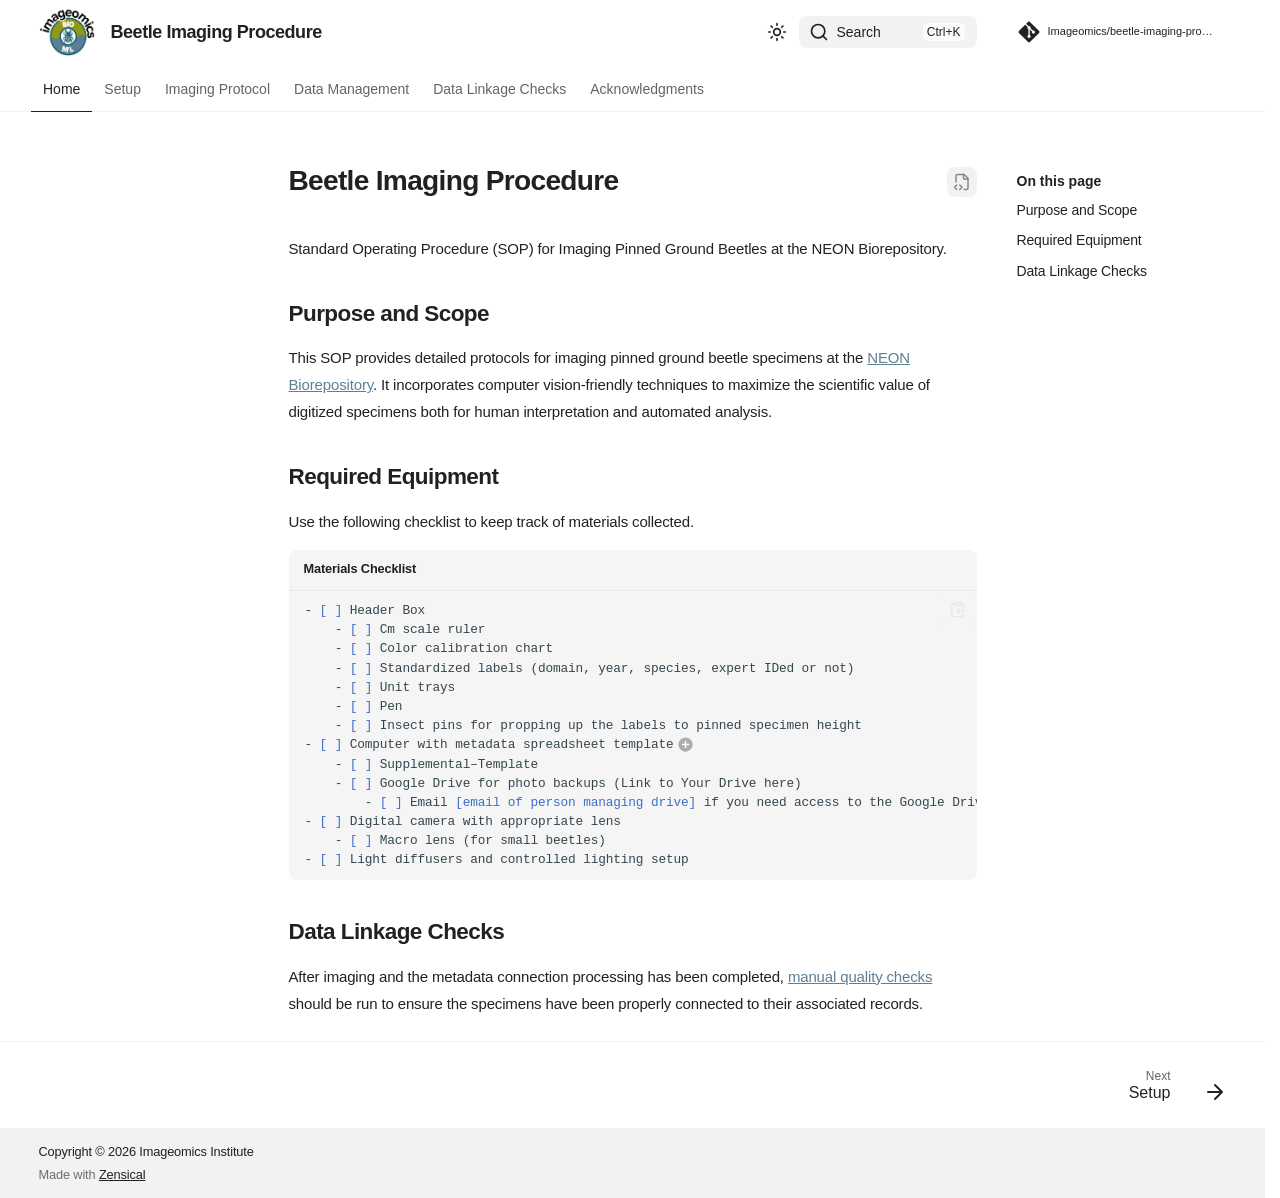
==== commit 430839a3: "deploy: de517f242dac5f526fd2ecc4c13be3de511f2119" ====
--- a/index.html
+++ b/index.html
@@ -14,6 +14,7 @@
       
       
       
+      
         <link rel="next" href="./setup/">
       
       
@@ -21,23 +22,23 @@
       
       
       <link rel="icon" href="./assets/beetle-pixel.png">
-      <meta name="generator" content="zensical-0.0.57">
-    
-    
-      
-        <title>Beetle Imaging Procedure - Beetle Imaging Procedure</title>
-      
-    
-    
-      
-        
-      
-      <link rel="stylesheet" href="./assets/stylesheets/modern/main.5da3a30f.min.css">
-      
-        
-          
-        
-        <link rel="stylesheet" href="./assets/stylesheets/modern/palette.812a03bb.min.css">
+      <meta name="generator" content="zensical-0.1.2">
+    
+    
+      
+        <title>Home - Beetle Imaging Procedure</title>
+      
+    
+    
+      
+        
+      
+      <link rel="stylesheet" href="./assets/stylesheets/modern/main.ebb7f775.min.css">
+      
+        
+          
+        
+        <link rel="stylesheet" href="./assets/stylesheets/modern/palette.b60ce83d.min.css">
       
       
 
@@ -79,14 +80,11 @@
     
     <input class="md-toggle" data-md-toggle="drawer" type="checkbox" id="__drawer" autocomplete="off">
     <input class="md-toggle" data-md-toggle="search" type="checkbox" id="__search" autocomplete="off">
-    <label class="md-overlay" for="__drawer" aria-label="Navigation"></label>
+    <label class="md-overlay" for="__drawer" aria-hidden="true"></label>
     <div data-md-component="skip">
-      
-        
-        <a href="#beetle-imaging-procedure" class="md-skip">
-          Skip to content
-        </a>
-      
+      <a href="#__skip" class="md-skip">
+        Skip to content
+      </a>
     </div>
     <div data-md-component="announce">
       
@@ -104,9 +102,10 @@
   <img src="./assets/Imageomics_logo_beetle.png" alt="Beetle Imaging Procedure">
 
     </a>
-    <label class="md-header__button md-icon" for="__drawer" aria-label="Navigation">
+    <label class="md-header__button md-icon" for="__drawer">
       
       <svg xmlns="http://www.w3.org/2000/svg" fill="none" stroke="currentColor" stroke-linecap="round" stroke-linejoin="round" stroke-width="2" class="lucide lucide-menu" viewBox="0 0 24 24"><path d="M4 5h16M4 12h16M4 19h16"/></svg>
+      <span class="md-visually-hidden">Navigation</span>
     </label>
     <div class="md-header__title" data-md-component="header-title">
       <div class="md-header__ellipsis">
@@ -118,7 +117,7 @@
         <div class="md-header__topic" data-md-component="header-topic">
           <span class="md-ellipsis">
             
-              Beetle Imaging Procedure
+              Home
             
           </span>
         </div>
@@ -158,9 +157,10 @@
     
       
       
-        <label class="md-header__button md-icon" for="__search" aria-label="Search">
+        <label class="md-header__button md-icon" for="__search">
           
           <svg xmlns="http://www.w3.org/2000/svg" fill="none" stroke="currentColor" stroke-linecap="round" stroke-linejoin="round" stroke-width="2" class="lucide lucide-search" viewBox="0 0 24 24"><path d="m21 21-4.34-4.34"/><circle cx="11" cy="11" r="8"/></svg>
+          <span class="md-visually-hidden">Search</span>
         </label>
         <div class="md-search" data-md-component="search" role="dialog" aria-label="Search">
   <button type="button" class="md-search__button">
@@ -548,18 +548,19 @@
             <span class="md-nav__icon md-icon"></span>
           </label>
         
-        <nav class="md-nav" data-md-level="1" aria-labelledby="__nav_3_label" aria-expanded="false">
-          <label class="md-nav__title" for="__nav_3">
-            <span class="md-nav__icon md-icon"></span>
-            
+        
+          <nav class="md-nav" data-md-level="1" aria-labelledby="__nav_3_label" aria-expanded="false">
+            <label class="md-nav__title" for="__nav_3">
+              <span class="md-nav__icon md-icon"></span>
+              
   
   Imaging Protocol
 
-          </label>
-          <ul class="md-nav__list" data-md-scrollfix>
-            
-              
-                
+            </label>
+            <ul class="md-nav__list" data-md-scrollfix>
+              
+                
+                  
   
   
   
@@ -583,10 +584,10 @@
     </li>
   
 
-              
-            
-              
-                
+                
+              
+                
+                  
   
   
   
@@ -610,10 +611,10 @@
     </li>
   
 
-              
-            
-              
-                
+                
+              
+                
+                  
   
   
   
@@ -637,10 +638,10 @@
     </li>
   
 
-              
-            
-              
-                
+                
+              
+                
+                  
   
   
   
@@ -664,10 +665,11 @@
     </li>
   
 
-              
-            
-          </ul>
-        </nav>
+                
+              
+            </ul>
+          </nav>
+        
       
     </li>
   
@@ -719,18 +721,19 @@
             <span class="md-nav__icon md-icon"></span>
           </label>
         
-        <nav class="md-nav" data-md-level="1" aria-labelledby="__nav_4_label" aria-expanded="false">
-          <label class="md-nav__title" for="__nav_4">
-            <span class="md-nav__icon md-icon"></span>
-            
+        
+          <nav class="md-nav" data-md-level="1" aria-labelledby="__nav_4_label" aria-expanded="false">
+            <label class="md-nav__title" for="__nav_4">
+              <span class="md-nav__icon md-icon"></span>
+              
   
   Data Management
 
-          </label>
-          <ul class="md-nav__list" data-md-scrollfix>
-            
-              
-                
+            </label>
+            <ul class="md-nav__list" data-md-scrollfix>
+              
+                
+                  
   
   
   
@@ -754,10 +757,10 @@
     </li>
   
 
-              
-            
-              
-                
+                
+              
+                
+                  
   
   
   
@@ -781,10 +784,11 @@
     </li>
   
 
-              
-            
-          </ul>
-        </nav>
+                
+              
+            </ul>
+          </nav>
+        
       
     </li>
   
@@ -935,8 +939,10 @@
 
               
               <article class="md-content__inner md-typeset">
+                <a id="__skip" tabindex="-1"></a>
                 
                   
+
   
   
     
@@ -1056,7 +1062,7 @@
 </footer>
       
     </div>
-    <div class="md-dialog" data-md-component="dialog">
+    <div class="md-dialog" data-md-component="dialog" role="status" aria-atomic="true">
       <div class="md-dialog__inner md-typeset"></div>
     </div>
     
@@ -1064,10 +1070,14 @@
     
       
       
-      <script id="__config" type="application/json">{"annotate":null,"base":".","features":["content.action.view","content.code.annotate","content.code.copy","content.footnote.tooltips","content.tabs.link","content.tooltips","navigation.footer","navigation.indexes","navigation.instant","navigation.instant.prefetch","navigation.path","navigation.sections","navigation.tabs","navigation.tabs.sticky","navigation.top","navigation.tracking","search.highlight"],"search":"./assets/javascripts/workers/search.7d14d953.min.js","tags":null,"translations":{"clipboard.copied":"Copied to clipboard","clipboard.copy":"Copy to clipboard","search.result.more.one":"1 more on this page","search.result.more.other":"# more on this page","search.result.none":"No matching documents","search.result.one":"1 matching document","search.result.other":"# matching documents","search.result.placeholder":"Type to start searching","search.result.term.missing":"Missing","select.version":"Select version"},"version":null}</script>
-    
-    
-      <script src="./assets/javascripts/bundle.49251538.min.js"></script>
+      
+      
+        
+        
+      <script id="__config" type="application/json">{"annotate":null,"base":".","features":["content.action.view","content.code.annotate","content.code.copy","content.footnote.tooltips","content.tabs.link","content.tooltips","navigation.footer","navigation.indexes","navigation.instant","navigation.instant.prefetch","navigation.path","navigation.sections","navigation.tabs","navigation.tabs.sticky","navigation.top","navigation.tracking","search.highlight"],"redirect":null,"search":"./assets/javascripts/workers/search.719e0d91.min.js","tags":null,"translations":{"clipboard.copied":"Copied to clipboard","clipboard.copy":"Copy to clipboard","clipboard.error":"Could not copy to clipboard","search.result.more.one":"1 more on this page","search.result.more.other":"# more on this page","search.result.none":"No matching documents","search.result.one":"1 matching document","search.result.other":"# matching documents","search.result.placeholder":"Type to start searching","search.result.term.missing":"Missing","select.version":"Select version"},"version":null}</script>
+    
+    
+      <script src="./assets/javascripts/bundle.3cb411a8.min.js"></script>
       
     
   </body>
--- a/assets/stylesheets/modern/main.ebb7f775.min.css
+++ b/assets/stylesheets/modern/main.ebb7f775.min.css
@@ -0,0 +1,6 @@
+@charset "UTF-8";html{box-sizing:border-box;-webkit-text-size-adjust:none;-moz-text-size-adjust:none;text-size-adjust:none}*,:after,:before{box-sizing:inherit}@media(prefers-reduced-motion){*,:after,:before{transition:none!important}}body{margin:0;-webkit-font-smoothing:antialiased;-moz-osx-font-smoothing:grayscale;--md-text-font-family:var(--md-text-font, _),
+    -apple-system, BlinkMacSystemFont, Helvetica, Arial, sans-serif;--md-code-font-family:var(--md-code-font, _),
+    SFMono-Regular, Consolas, Menlo, monospace}.md-typeset code:not(.focus-visible),a,button,input,label{-webkit-tap-highlight-color:transparent}a{color:inherit;text-decoration:none}hr{box-sizing:initial;display:block;height:.05rem;padding:0;overflow:visible;border:0}small{font-size:80%}sub,sup{line-height:1em}img{border-style:none}table{border-spacing:0;border-collapse:initial}td,th{font-weight:400;vertical-align:top}button{padding:0;margin:0;font-family:inherit;font-size:inherit;background:#0000;border:0}input{border:0;outline:none}:root{--md-primary-fg-color:#4051b5;--md-primary-fg-color--light:#5d6cc0;--md-primary-fg-color--dark:#303fa1;--md-primary-bg-color:#fff;--md-primary-bg-color--light:#ffffffb3;--md-accent-fg-color:#526cfe;--md-accent-fg-color--transparent:#526cfe1a;--md-accent-bg-color:#fff;--md-accent-bg-color--light:#ffffffb3;--md-typeset-table-sort-icon:url("data:image/svg+xml;charset=utf-8,<svg xmlns='http://www.w3.org/2000/svg' fill='none' stroke='currentColor' stroke-linecap='round' stroke-linejoin='round' stroke-width='2' class='lucide lucide-arrow-down-up' viewBox='0 0 24 24'><path d='m3 16 4 4 4-4M7 20V4M21 8l-4-4-4 4M17 4v16'/></svg>");--md-typeset-table-sort-icon--asc:url("data:image/svg+xml;charset=utf-8,<svg xmlns='http://www.w3.org/2000/svg' fill='none' stroke='currentColor' stroke-linecap='round' stroke-linejoin='round' stroke-width='2' class='lucide lucide-arrow-down-narrow-wide' viewBox='0 0 24 24'><path d='m3 16 4 4 4-4M7 20V4M11 4h4M11 8h7M11 12h10'/></svg>");--md-typeset-table-sort-icon--desc:url("data:image/svg+xml;charset=utf-8,<svg xmlns='http://www.w3.org/2000/svg' fill='none' stroke='currentColor' stroke-linecap='round' stroke-linejoin='round' stroke-width='2' class='lucide lucide-arrow-up-narrow-wide' viewBox='0 0 24 24'><path d='m3 8 4-4 4 4M7 4v16M11 12h4M11 16h7M11 20h10'/></svg>");--md-typeset-preview-icon:url("data:image/svg+xml;charset=utf-8,<svg xmlns='http://www.w3.org/2000/svg' fill='none' stroke='currentColor' stroke-linecap='round' stroke-linejoin='round' stroke-width='2' class='lucide lucide-mouse-pointer-2' viewBox='0 0 24 24'><path d='M4.037 4.688a.495.495 0 0 1 .651-.651l16 6.5a.5.5 0 0 1-.063.947l-6.124 1.58a2 2 0 0 0-1.438 1.435l-1.579 6.126a.5.5 0 0 1-.947.063z'/></svg>")}[data-md-color-scheme=default]{color-scheme:light}[data-md-color-scheme=default] img[src$="#gh-dark-mode-only"],[data-md-color-scheme=default] img[src$="#only-dark"]{display:none}:root,[data-md-color-scheme=default]{--md-hue:225deg;--md-default-fg-color:#000000de;--md-default-fg-color--light:#0000008c;--md-default-fg-color--lighter:#00000052;--md-default-fg-color--lightest:#0000000d;--md-default-bg-color:#fff;--md-default-bg-color--light:#ffffffb3;--md-default-bg-color--lighter:#ffffff4d;--md-default-bg-color--lightest:#ffffff1f;--md-code-fg-color:#36464e;--md-code-bg-color:#f5f5f5;--md-code-bg-color--light:#f5f5f5b3;--md-code-bg-color--lighter:#f5f5f54d;--md-code-hl-color:#4287ff;--md-code-hl-color--light:#4287ff1a;--md-code-hl-number-color:#d52a2a;--md-code-hl-special-color:#db1457;--md-code-hl-function-color:#a846b9;--md-code-hl-constant-color:#6e59d9;--md-code-hl-keyword-color:#3f6ec6;--md-code-hl-string-color:#1c7d4d;--md-code-hl-name-color:var(--md-code-fg-color);--md-code-hl-operator-color:var(--md-default-fg-color--light);--md-code-hl-punctuation-color:var(--md-default-fg-color--light);--md-code-hl-comment-color:var(--md-default-fg-color--light);--md-code-hl-generic-color:var(--md-default-fg-color--light);--md-code-hl-variable-color:var(--md-default-fg-color--light);--md-typeset-color:var(--md-default-fg-color);--md-typeset-a-color:var(--md-primary-fg-color);--md-typeset-del-color:#f5503d26;--md-typeset-ins-color:#0bd57026;--md-typeset-kbd-color:#fafafa;--md-typeset-kbd-accent-color:#fff;--md-typeset-kbd-border-color:#b8b8b8;--md-typeset-mark-color:#ffff0080;--md-typeset-table-color:#0000001f;--md-typeset-table-color--light:#00000009;--md-admonition-fg-color:var(--md-default-fg-color);--md-admonition-bg-color:var(--md-default-bg-color);--md-warning-fg-color:#000000de;--md-warning-bg-color:#ff9;--md-shadow-z1:0 0.2rem 0.5rem #0000000d,
+    0 0 0.05rem #0000001a;--md-shadow-z2:0 0.2rem 0.5rem #0000001a,
+    0 0 0.05rem #00000040;--md-shadow-z3:0 0.2rem 0.5rem #0003,
+    0 0 0.05rem #00000059;--color-foreground:0 0 0;--color-background:255 255 255;--color-background-subtle:240 240 240;--color-backdrop:255 255 255}.md-icon svg{display:block;width:1.2rem;height:1.2rem;fill:currentcolor}.md-icon svg.lucide{fill:#0000;stroke:currentcolor}aside,body,input{font-family:var(--md-text-font-family);font-feature-settings:"kern","liga";color:var(--md-typeset-color)}code,kbd,pre{font-family:var(--md-code-font-family);font-feature-settings:"kern"}.md-typeset{font-size:.75rem;line-height:1.8;letter-spacing:-.01em;overflow-wrap:break-word;-webkit-print-color-adjust:exact;color-adjust:exact}@media print{.md-typeset{font-size:.68rem}.md-typeset code,.md-typeset kbd,.md-typeset pre{white-space:pre-wrap}}.md-typeset blockquote,.md-typeset dl,.md-typeset figure,.md-typeset ol,.md-typeset pre,.md-typeset ul{margin-top:1em;margin-bottom:1em}.md-typeset h1{margin:0 0 1.25em;font-size:1.875em;line-height:1.3;color:var(--md-default-fg-color)}.md-typeset h1,.md-typeset h2{font-weight:700;letter-spacing:-.025em}.md-typeset h2{margin:1.6em 0 .64em;font-size:1.5em;line-height:1.4}.md-typeset h3{margin:1.6em 0 .8em;font-size:1.25em;font-weight:700;line-height:1.5;letter-spacing:-.01em}.md-typeset h2+h3{margin-top:.8em}.md-typeset h4{margin:1em 0;font-weight:700;letter-spacing:-.01em}.md-typeset h5,.md-typeset h6{margin:1.25em 0;font-size:.8em;font-weight:700;color:var(--md-default-fg-color--light);letter-spacing:-.01em}.md-typeset h5{text-transform:uppercase}.md-typeset h5 code{text-transform:none}.md-typeset hr{display:flow-root;margin:1.5em 0;border-bottom:.05rem solid var(--md-default-fg-color--lightest)}.md-typeset a{color:var(--md-typeset-a-color);text-decoration:underline;word-break:break-word}.md-typeset a,.md-typeset a:before{transition:color 125ms}.md-typeset a:focus,.md-typeset a:hover{color:var(--md-accent-fg-color)}.md-typeset a:focus code,.md-typeset a:hover code{color:var(--md-accent-fg-color);background-color:var(--md-accent-fg-color--transparent)}.md-typeset a code{color:var(--md-typeset-a-color)}.md-typeset a.focus-visible{outline-color:var(--md-accent-fg-color);outline-offset:.2rem}.md-typeset code,.md-typeset kbd,.md-typeset pre{font-variant-ligatures:none;color:var(--md-code-fg-color);direction:ltr;transition:background-color 125ms}.md-typeset code{padding:.2em .4em;font-size:.8533333333em;word-break:break-word;background-color:var(--md-code-bg-color);border-radius:.2rem;-webkit-box-decoration-break:clone;box-decoration-break:clone;transition:color 125ms,background-color 125ms}.md-typeset code:not(.focus-visible){outline:none}.md-typeset pre{position:relative;isolation:isolate;display:flow-root;line-height:1.5}.md-typeset pre>code{display:block;padding:.8203125em 1.25em;margin:0;overflow:auto;word-break:normal;touch-action:auto;scrollbar-color:var(--md-default-fg-color--lighter) #0000;scrollbar-width:thin;border-radius:.4rem;outline-color:var(--md-accent-fg-color);box-shadow:none;-webkit-box-decoration-break:slice;box-decoration-break:slice}.md-typeset pre>code:hover{scrollbar-color:var(--md-accent-fg-color) #0000}.md-typeset pre>code::-webkit-scrollbar{width:.2rem;height:.2rem}.md-typeset pre>code::-webkit-scrollbar-thumb{background-color:var(--md-default-fg-color--lighter)}.md-typeset pre>code::-webkit-scrollbar-thumb:hover{background-color:var(--md-accent-fg-color)}.md-typeset kbd{display:inline-block;padding:0 .6666666667em;font-size:.75em;color:var(--md-default-fg-color);word-break:break-word;vertical-align:text-top;border-radius:.2rem;background-color:var(--md-default-bg-color);box-shadow:0 0 0 .05rem var(--md-typeset-kbd-border-color),0 .15rem 0 var(--md-typeset-kbd-border-color)}.md-typeset mark{color:inherit;word-break:break-word;background-color:var(--md-typeset-mark-color);-webkit-box-decoration-break:clone;box-decoration-break:clone}.md-typeset abbr{text-decoration:none;cursor:help;border-bottom:.05rem dotted var(--md-default-fg-color--light)}.md-typeset [data-preview]{position:relative}[dir=ltr] .md-typeset [data-preview]:after{margin-left:.125em}[dir=rtl] .md-typeset [data-preview]:after{margin-right:.125em}.md-typeset [data-preview]:after{display:inline-block;width:.8em;height:.8em;vertical-align:text-top;content:"";background-color:currentcolor;-webkit-mask-image:var(--md-typeset-preview-icon);mask-image:var(--md-typeset-preview-icon);-webkit-mask-repeat:no-repeat;mask-repeat:no-repeat;-webkit-mask-size:contain;mask-size:contain;transition:background-color 125ms}.md-typeset small{opacity:.75}[dir=ltr] .md-typeset sub,[dir=ltr] .md-typeset sup{margin-left:.078125em}[dir=rtl] .md-typeset sub,[dir=rtl] .md-typeset sup{margin-right:.078125em}[dir=ltr] .md-typeset blockquote{padding-left:.6rem;border-left:.2rem solid var(--md-default-fg-color--lighter)}[dir=rtl] .md-typeset blockquote{padding-right:.6rem;border-right:.2rem solid var(--md-default-fg-color--lighter)}.md-typeset blockquote{margin-left:0;margin-right:0;color:var(--md-default-fg-color--light)}.md-typeset ul{list-style-type:disc}.md-typeset ul[type]{list-style-type:revert-layer}[dir=ltr] .md-typeset ol,[dir=ltr] .md-typeset ol li ol,[dir=ltr] .md-typeset ol li ul,[dir=ltr] .md-typeset ul,[dir=ltr] .md-typeset ul li ol,[dir=ltr] .md-typeset ul li ul{margin-left:.625em}[dir=rtl] .md-typeset ol,[dir=rtl] .md-typeset ol li ol,[dir=rtl] .md-typeset ol li ul,[dir=rtl] .md-typeset ul,[dir=rtl] .md-typeset ul li ol,[dir=rtl] .md-typeset ul li ul{margin-right:.625em}.md-typeset ol,.md-typeset ul{padding:0}.md-typeset ol:not([hidden]),.md-typeset ul:not([hidden]){display:flow-root}.md-typeset ol ol,.md-typeset ul ol{list-style-type:lower-alpha}.md-typeset ol ol ol,.md-typeset ul ol ol{list-style-type:lower-roman}.md-typeset ol ol ol ol,.md-typeset ul ol ol ol{list-style-type:upper-alpha}.md-typeset ol ol ol ol ol,.md-typeset ul ol ol ol ol{list-style-type:upper-roman}.md-typeset ol[type],.md-typeset ul[type]{list-style-type:revert-layer}[dir=ltr] .md-typeset ol li,[dir=ltr] .md-typeset ul li{margin-left:1.25em}[dir=rtl] .md-typeset ol li,[dir=rtl] .md-typeset ul li{margin-right:1.25em}.md-typeset ol li,.md-typeset ul li{margin-bottom:.5em}.md-typeset ol li blockquote,.md-typeset ol li p,.md-typeset ul li blockquote,.md-typeset ul li p{margin:.5em 0}.md-typeset ol li:last-child,.md-typeset ul li:last-child{margin-bottom:0}.md-typeset ol li ol,.md-typeset ol li ul,.md-typeset ul li ol,.md-typeset ul li ul{margin-top:.5em;margin-bottom:.5em}[dir=ltr] .md-typeset dd{margin-left:1.875em}[dir=rtl] .md-typeset dd{margin-right:1.875em}.md-typeset dd{margin-top:1em;margin-bottom:1.5em}.md-typeset img,.md-typeset svg,.md-typeset video{max-width:100%;height:auto}.md-typeset img[align=left]{margin:1em 1em 1em 0}.md-typeset img[align=right]{margin:1em 0 1em 1em}.md-typeset img[align]:only-child{margin-top:0}.md-typeset figure{display:flow-root;width:fit-content;max-width:100%;margin:1em auto;text-align:center}.md-typeset figure img{display:block;margin:0 auto}.md-typeset figcaption{max-width:24rem;margin:1em auto;font-style:italic}.md-typeset iframe{max-width:100%}.md-typeset table:not([class]){display:inline-block;max-width:100%;overflow:auto;font-size:.64rem;touch-action:auto;background-color:var(--md-default-bg-color);border:.05rem solid var(--md-typeset-table-color);border-radius:.1rem}@media print{.md-typeset table:not([class]){display:table}}.md-typeset table:not([class])+*{margin-top:1.5em}.md-typeset table:not([class]) td>:first-child,.md-typeset table:not([class]) th>:first-child{margin-top:0}.md-typeset table:not([class]) td>:last-child,.md-typeset table:not([class]) th>:last-child{margin-bottom:0}.md-typeset table:not([class]) td:not([align]),.md-typeset table:not([class]) th:not([align]){text-align:left}[dir=rtl] .md-typeset table:not([class]) td:not([align]),[dir=rtl] .md-typeset table:not([class]) th:not([align]){text-align:right}.md-typeset table:not([class]) th{min-width:5rem;padding:.9375em 1.25em;font-weight:700;vertical-align:top}.md-typeset table:not([class]) td{padding:.9375em 1.25em;vertical-align:top;border-top:.05rem solid var(--md-typeset-table-color)}.md-typeset table:not([class]) tbody tr{transition:background-color 125ms}.md-typeset table:not([class]) tbody tr:hover{background-color:var(--md-typeset-table-color--light);box-shadow:0 .05rem 0 var(--md-default-bg-color) inset}.md-typeset table:not([class]) a{word-break:normal}.md-typeset table th[role=columnheader]{cursor:pointer}[dir=ltr] .md-typeset table th[role=columnheader]:after{margin-left:.5em}[dir=rtl] .md-typeset table th[role=columnheader]:after{margin-right:.5em}.md-typeset table th[role=columnheader]:after{display:inline-block;width:1.2em;height:1.2em;vertical-align:text-bottom;content:"";-webkit-mask-image:var(--md-typeset-table-sort-icon);mask-image:var(--md-typeset-table-sort-icon);-webkit-mask-repeat:no-repeat;mask-repeat:no-repeat;-webkit-mask-size:contain;mask-size:contain;transition:background-color 125ms}.md-typeset table th[role=columnheader]:hover:after{background-color:var(--md-default-fg-color--lighter)}.md-typeset table th[role=columnheader][aria-sort=ascending]:after{background-color:var(--md-default-fg-color--light);-webkit-mask-image:var(--md-typeset-table-sort-icon--asc);mask-image:var(--md-typeset-table-sort-icon--asc)}.md-typeset table th[role=columnheader][aria-sort=descending]:after{background-color:var(--md-default-fg-color--light);-webkit-mask-image:var(--md-typeset-table-sort-icon--desc);mask-image:var(--md-typeset-table-sort-icon--desc)}.md-typeset__scrollwrap{margin:1em -.8rem;overflow-x:auto;touch-action:auto}.md-typeset__table{display:inline-block;padding:0 .8rem;margin-bottom:.5em}@media print{.md-typeset__table{display:block}}html .md-typeset__table table{display:table;width:100%;margin:0;overflow:hidden}@media screen and (max-width:44.984375em){.md-content__inner>pre{margin:1em -.8rem}.md-content__inner>pre code{border-radius:0}}.md-typeset .md-author{position:relative;display:block;flex-shrink:0;width:1.6rem;height:1.6rem;overflow:hidden;border-radius:100%;transition:color 125ms,transform 125ms}.md-typeset .md-author img{display:block}.md-typeset .md-author--more{font-size:.6rem;font-weight:700;line-height:1.6rem;color:var(--md-default-fg-color--lighter);text-align:center;background:var(--md-default-fg-color--lightest)}.md-typeset .md-author--long{width:2.4rem;height:2.4rem}.md-typeset a.md-author{transform:scale(1)}.md-typeset a.md-author img{filter:grayscale(100%) opacity(75%);border-radius:100%;transition:filter 125ms}.md-typeset a.md-author:focus,.md-typeset a.md-author:hover{z-index:1;transform:scale(1.1)}.md-typeset a.md-author:focus img,.md-typeset a.md-author:hover img{filter:grayscale(0)}.md-banner{overflow:auto;color:var(--md-default-fg-color);background-color:var(--md-accent-fg-color--transparent)}@media print{.md-banner{display:none}}.md-banner--warning{color:var(--md-warning-fg-color);background-color:var(--md-warning-bg-color)}.md-banner__inner{padding:0 .8rem;margin:.6rem auto;font-size:.7rem}[dir=ltr] .md-banner__button{float:right}[dir=rtl] .md-banner__button{float:left}.md-banner__button{color:inherit;cursor:pointer;transition:opacity .25s}.no-js .md-banner__button{display:none}.md-banner__button:hover{opacity:.7}html{height:100%;overflow-x:hidden;font-size:125%;scrollbar-gutter:stable}@media screen and (min-width:100em){html{font-size:137.5%}}@media screen and (min-width:125em){html{font-size:150%}}body{position:relative;display:flex;flex-direction:column;width:100%;min-height:100%;font-size:.5rem;background-color:var(--md-default-bg-color)}@media print{body{display:block}}@media screen and (max-width:59.984375em){body[data-md-scrolllock]{position:fixed}}.md-grid{max-width:61rem;margin-left:auto;margin-right:auto}.md-container{display:flex;flex-grow:1;flex-direction:column}@media print{.md-container{display:block}}.md-main{flex-grow:1}.md-main__inner{display:flex;height:100%;margin-top:1.5rem}.md-ellipsis{overflow:hidden;text-overflow:ellipsis}.md-toggle{display:none}.md-option{position:absolute;width:0;height:0;opacity:0}.md-option:checked+label:not([hidden]){display:block}.md-option.focus-visible+label{outline-style:auto;outline-color:var(--md-accent-fg-color)}.md-skip{position:fixed;z-index:-1;padding:.3rem .5rem;margin:.5rem;font-size:.64rem;color:var(--md-default-bg-color);background-color:var(--md-default-fg-color);border-radius:.1rem;outline-color:var(--md-accent-fg-color);opacity:0;transform:translateY(.4rem)}.md-skip:focus{z-index:10;opacity:1;transition:transform .25s cubic-bezier(.4,0,.2,1),opacity 175ms 75ms;transform:translateY(0)}.md-visually-hidden{position:absolute;width:1px;height:1px;margin:-1px;overflow:hidden;clip:rect(0,0,0,0);clip-path:inset(50%);white-space:nowrap;border:0}@page{margin:25mm}:root{--md-clipboard-icon:url("data:image/svg+xml;charset=utf-8,<svg xmlns='http://www.w3.org/2000/svg' fill='none' stroke='currentColor' stroke-linecap='round' stroke-linejoin='round' stroke-width='2' class='lucide lucide-clipboard-copy' viewBox='0 0 24 24'><rect width='8' height='4' x='8' y='2' rx='1' ry='1'/><path d='M8 4H6a2 2 0 0 0-2 2v14a2 2 0 0 0 2 2h12a2 2 0 0 0 2-2v-2M16 4h2a2 2 0 0 1 2 2v4M21 14H11'/><path d='m15 10-4 4 4 4'/></svg>");--md-code-select-icon:url("data:image/svg+xml;charset=utf-8,<svg xmlns='http://www.w3.org/2000/svg' fill='none' stroke='currentColor' stroke-linecap='round' stroke-linejoin='round' stroke-width='2' class='lucide lucide-scan' viewBox='0 0 24 24'><path d='M3 7V5a2 2 0 0 1 2-2h2M17 3h2a2 2 0 0 1 2 2v2M21 17v2a2 2 0 0 1-2 2h-2M7 21H5a2 2 0 0 1-2-2v-2'/></svg>");--md-code-copy-icon:url("data:image/svg+xml;charset=utf-8,<svg xmlns='http://www.w3.org/2000/svg' fill='none' stroke='currentColor' stroke-linecap='round' stroke-linejoin='round' stroke-width='2' class='lucide lucide-clipboard-copy' viewBox='0 0 24 24'><rect width='8' height='4' x='8' y='2' rx='1' ry='1'/><path d='M8 4H6a2 2 0 0 0-2 2v14a2 2 0 0 0 2 2h12a2 2 0 0 0 2-2v-2M16 4h2a2 2 0 0 1 2 2v4M21 14H11'/><path d='m15 10-4 4 4 4'/></svg>")}.md-clipboard{z-index:1;width:1.5em;height:1.5em;color:var(--md-default-fg-color--lightest);cursor:pointer;border-radius:.1rem;outline-color:var(--md-accent-fg-color);outline-offset:.1rem;transition:color .25s}@media print{.md-clipboard{display:none}}.md-clipboard:not(.focus-visible){outline:none;-webkit-tap-highlight-color:transparent}:hover>.md-clipboard{color:var(--md-default-fg-color--light)}.md-clipboard:focus,.md-clipboard:hover{color:var(--md-accent-fg-color)}.md-clipboard:after{display:block;width:1.125em;height:1.125em;margin:0 auto;content:"";background-color:currentcolor;-webkit-mask-image:var(--md-clipboard-icon);mask-image:var(--md-clipboard-icon);-webkit-mask-repeat:no-repeat;mask-repeat:no-repeat;-webkit-mask-position:center;mask-position:center;-webkit-mask-size:contain;mask-size:contain}.md-clipboard--inline{cursor:pointer}.md-clipboard--inline code{transition:color .25s,background-color .25s}.md-clipboard--inline:focus code,.md-clipboard--inline:hover code{color:var(--md-accent-fg-color);background-color:var(--md-accent-fg-color--transparent)}.md-typeset .md-code__content{display:grid}.md-code__nav{position:absolute;top:.25em;right:.25em;z-index:1;display:flex;gap:.2rem;padding:.2rem;background-color:var(--md-code-bg-color--lighter);border-radius:.1rem;transition:background-color .25s}:hover>.md-code__nav{background-color:var(--md-code-bg-color--light)}.md-code__button{display:block;width:1.5em;height:1.5em;color:var(--md-default-fg-color--lightest);cursor:pointer;outline-color:var(--md-accent-fg-color);outline-offset:.1rem;transition:color .25s}:hover>*>.md-code__button{color:var(--md-default-fg-color--light)}.md-code__button.focus-visible,.md-code__button:hover{color:var(--md-accent-fg-color)}.md-code__button--active{color:var(--md-default-fg-color)!important}.md-code__button:after{display:block;width:1.125em;height:1.125em;margin:0 auto;content:"";background-color:currentcolor;-webkit-mask-repeat:no-repeat;mask-repeat:no-repeat;-webkit-mask-position:center;mask-position:center;-webkit-mask-size:contain;mask-size:contain}.md-code__button[data-md-type=select]:after{-webkit-mask-image:var(--md-code-select-icon);mask-image:var(--md-code-select-icon)}.md-code__button[data-md-type=copy]:after{-webkit-mask-image:var(--md-code-copy-icon);mask-image:var(--md-code-copy-icon)}@keyframes consent{0%{opacity:0;transform:translateY(100%)}to{opacity:1;transform:translateY(0)}}@keyframes overlay{0%{opacity:0}to{opacity:1}}.md-consent__overlay{position:fixed;top:0;z-index:5;width:100%;height:100%;background-color:var(--md-default-bg-color--light);-webkit-backdrop-filter:blur(.2rem);backdrop-filter:blur(.2rem);opacity:1;animation:overlay .35s both}.md-consent__inner{position:fixed;bottom:0;z-index:5;display:flex;justify-content:center;width:100%;max-height:100%;padding:0}.md-consent__form{padding-left:1.2rem;padding-right:1.2rem;margin:.4rem;overflow:auto;background-color:var(--md-default-bg-color);border:0;border-radius:.8rem;box-shadow:var(--md-shadow-z3);animation:consent .5s cubic-bezier(.1,.7,.1,1) both}.md-consent__settings{display:none;margin:1em 0}input:checked+.md-consent__settings{display:block}.md-consent__controls{margin-bottom:.8rem;line-height:1.2}.md-typeset .md-consent__controls .md-button{display:inline}@media screen and (max-width:44.984375em){.md-typeset .md-consent__controls .md-button{display:block;width:100%;margin-top:.4rem;text-align:center}}.md-consent label{cursor:pointer}.md-content{flex-grow:1;min-width:0}.md-content__inner{padding-top:.7rem;margin:0 .8rem 1.2rem}@media screen and (min-width:76.25em){[dir=ltr] .md-sidebar--primary:not([hidden])~.md-content>.md-content__inner,[dir=rtl] .md-sidebar--secondary:not([hidden])~.md-content>.md-content__inner{margin-left:1.2rem}[dir=ltr] .md-sidebar--secondary:not([hidden])~.md-content>.md-content__inner,[dir=rtl] .md-sidebar--primary:not([hidden])~.md-content>.md-content__inner{margin-right:1.2rem}}.md-content__inner:before{display:block;height:.4rem;content:""}.md-content__inner>:last-child{margin-bottom:0}.no-js .md-content__button[data-md-copy-url]{display:none}.md-content__button[data-md-copy-url]:disabled{cursor:wait;opacity:.5}[dir=ltr] .md-content__button{float:right;margin-left:.4rem}[dir=rtl] .md-content__button{float:left;margin-right:.4rem}.md-content__button{display:flex;padding:.3rem;margin-top:.2rem;background-color:var(--md-default-fg-color--lightest);border-radius:.4rem}@media print{.md-content__button{display:none}}.md-typeset .md-content__button{color:var(--md-default-fg-color);transition:color .25s,background-color .25s}.md-typeset .md-content__button svg{opacity:.5;transition:opacity .25s}.md-typeset .md-content__button:focus,.md-typeset .md-content__button:hover{color:var(--md-accent-fg-color);background-color:var(--md-accent-fg-color--transparent)}.md-typeset .md-content__button:focus svg,.md-typeset .md-content__button:hover svg{opacity:1}.md-content__button svg{width:.9rem;height:.9rem}[dir=rtl] .md-content__button svg{transform:scaleX(-1)}.md-content__button svg.lucide{fill:#0000;stroke:currentcolor}.md-typeset .zensical-draft-marker{display:table;padding:.2rem .6rem;margin-bottom:.8rem;font-size:.6rem;font-weight:700;line-height:1.5;letter-spacing:.05em;color:#fff;background-color:#c62828;border-radius:49.95rem}[dir=ltr] .md-dialog{right:.8rem}[dir=rtl] .md-dialog{left:.8rem}.md-dialog{position:fixed;bottom:.8rem;z-index:4;min-width:11.1rem;padding:.4rem 1.2rem;pointer-events:none;background-color:var(--md-accent-fg-color);border-radius:1.2rem;box-shadow:var(--md-shadow-z3);opacity:0;transition:transform 0s .4s,opacity .4s;transform:translateY(100%)}@media print{.md-dialog{display:none}}.md-dialog--active{pointer-events:auto;opacity:1;transition:transform .4s cubic-bezier(.075,.85,.175,1),opacity .4s;transform:translateY(0)}.md-dialog__inner{font-size:.7rem;color:var(--md-default-bg-color)}.md-feedback{margin:2em 0 1em;text-align:center}.md-feedback fieldset{padding:0;margin:0;border:none}.md-feedback__title{margin:1em auto;font-weight:700}.md-feedback__inner{position:relative}.md-feedback__list{position:relative;display:flex;flex-wrap:wrap;place-content:baseline center}.md-feedback__list:hover .md-icon:not(:disabled){color:var(--md-default-fg-color--lighter)}:disabled .md-feedback__list{min-height:1.8rem}.md-feedback__icon{flex-shrink:0;margin:0 .1rem;color:var(--md-default-fg-color--light);cursor:pointer;transition:color 125ms}.md-feedback__icon:not(:disabled).md-icon:hover{color:var(--md-accent-fg-color)}.md-feedback__icon:disabled{color:var(--md-default-fg-color--lightest);pointer-events:none}.md-feedback__note{position:relative;opacity:0;transition:transform .4s cubic-bezier(.1,.7,.1,1),opacity .15s;transform:translateY(.4rem)}.md-feedback__note>*{max-width:16rem;margin:0 auto}:disabled .md-feedback__note{opacity:1;transform:translateY(0)}@media print{.md-feedback,.md-footer{display:none}}.md-footer{color:var(--md-default-fg-color);background-color:var(--md-default-bg-color);border-top:.05rem solid var(--md-default-fg-color--lightest)}.md-footer__inner{justify-content:space-between;padding:.2rem;overflow:auto}.md-footer__inner:not([hidden]){display:flex}.md-footer__link{display:flex;flex-grow:.01;align-items:end;max-width:100%;margin-top:1rem;margin-bottom:.4rem;overflow:hidden;outline-color:var(--md-accent-fg-color);transition:opacity .25s}.md-footer__link:focus,.md-footer__link:hover{opacity:.7}[dir=rtl] .md-footer__link svg{transform:scaleX(-1)}@media screen and (max-width:44.984375em){.md-footer__link--prev{flex-shrink:0}.md-footer__link--prev .md-footer__title{display:none}}[dir=ltr] .md-footer__link--next{margin-left:auto}.md-footer__link--next{text-align:right}[dir=rtl] .md-footer__link--next{margin-right:auto;text-align:left}.md-footer__title{flex-grow:1;max-width:calc(100% - 2.4rem);padding:0 1rem;margin-bottom:.7rem;font-size:.8rem;white-space:nowrap}.md-footer__button{padding:.4rem;margin:.2rem}.md-footer__direction{font-size:.6rem;opacity:.7}.md-footer-meta,.md-typeset .md-button{background-color:var(--md-default-fg-color--lightest)}.md-footer-meta__inner{display:flex;flex-wrap:wrap;justify-content:space-between;padding:.2rem}html .md-footer-meta.md-typeset a:not(:focus,:hover){color:var(--md-default-fg-color)}.md-copyright{width:100%;padding:.4rem 0;margin:auto .6rem;font-size:.64rem;color:var(--md-default-fg-color--light)}.md-copyright__highlight{color:var(--md-default-fg-color)}.md-social{display:inline-flex;gap:.2rem;padding:.2rem 0 .6rem;margin:0 .4rem}@media screen and (min-width:45em){.md-copyright{width:auto}.md-social{padding:.6rem 0}}.md-social__link{display:inline-block;width:1.6rem;height:1.6rem;text-align:center}.md-social__link:before{line-height:1.9}.md-social__link svg{max-height:.8rem;vertical-align:-25%;fill:currentcolor}.md-social__link svg.lucide{fill:#0000;stroke:currentcolor}.md-typeset .md-button{display:inline-block;padding:.625em 2em;font-size:.875em;font-weight:700;color:var(--md-default-fg-color--light);text-decoration:none;cursor:pointer;border-radius:1.2rem;transition:color 125ms,background-color 125ms,opacity 125ms}.md-typeset .md-button.focus-visible{outline-offset:0}.md-typeset .md-button:focus,.md-typeset .md-button:hover{color:var(--md-default-fg-color--light);opacity:.8}.md-typeset .md-button--primary{color:var(--md-primary-bg-color);background-color:var(--md-primary-fg-color)}.md-typeset .md-button--primary:focus,.md-typeset .md-button--primary:hover{color:var(--md-primary-bg-color);opacity:.8}[dir=ltr] .md-typeset .md-input,[dir=rtl] .md-typeset .md-input{border-top-left-radius:.1rem}[dir=ltr] .md-typeset .md-input,[dir=rtl] .md-typeset .md-input{border-top-right-radius:.1rem}.md-typeset .md-input{height:1.8rem;padding:0 .6rem;font-size:.8rem;border-bottom:.1rem solid var(--md-default-fg-color--lighter);box-shadow:var(--md-shadow-z1);transition:border .25s,box-shadow .25s}.md-typeset .md-input:focus,.md-typeset .md-input:hover{border-bottom-color:var(--md-accent-fg-color);box-shadow:var(--md-shadow-z2)}.md-typeset .md-input--stretch{width:100%}.md-header{position:sticky;left:0;right:0;top:0;z-index:4;display:block;color:var(--md-default-fg-color);background-color:var(--md-default-bg-color--light);-webkit-backdrop-filter:blur(.4rem);backdrop-filter:blur(.4rem)}@media print{.md-header{display:none}}.md-header[hidden]{transition:transform .25s cubic-bezier(.8,0,.6,1);transform:translateY(-100%)}.md-header--shadow{box-shadow:0 .05rem 0 var(--md-default-fg-color--lightest);transition:transform .25s cubic-bezier(.1,.7,.1,1)}.md-header__inner{display:flex;align-items:center;padding:0 .4rem}.md-header__button{position:relative;z-index:1;padding:.4rem;margin:.2rem;color:currentcolor;vertical-align:middle;cursor:pointer;outline-color:var(--md-accent-fg-color);transition:opacity .25s}.md-header__button:hover{opacity:.7}.md-header__button:not([hidden]){display:inline-block}.md-header__button:not(.focus-visible){outline:none;-webkit-tap-highlight-color:transparent}.md-header__button.md-logo{padding:.4rem;margin:.2rem}@media screen and (max-width:76.234375em){.md-header__button.md-logo{display:none}}.md-header__button.md-logo img,.md-header__button.md-logo svg{display:block;width:auto;height:1.2rem;fill:currentcolor}.md-header__button.md-logo img.lucide,.md-header__button.md-logo svg.lucide{fill:#0000;stroke:currentcolor}@media screen and (min-width:60em){.md-header__button[for=__search]{display:none}}.no-js .md-header__button[for=__search]{display:none}[dir=rtl] .md-header__button[for=__search] svg{transform:scaleX(-1)}@media screen and (min-width:76.25em){.md-header__button[for=__drawer]{display:none}}.md-header__topic{position:absolute;display:flex;max-width:100%;white-space:nowrap;transition:transform .4s cubic-bezier(.1,.7,.1,1),opacity .15s}.md-header__topic+.md-header__topic{z-index:-1;pointer-events:none;opacity:0;transition:transform .4s cubic-bezier(1,.7,.1,.1),opacity .15s;transform:translateX(1.25rem)}[dir=rtl] .md-header__topic+.md-header__topic{transform:translateX(-1.25rem)}.md-draft,.md-header__topic:first-child{font-weight:700}.md-header__title{flex-grow:1;height:2.4rem;margin-left:.4rem;margin-right:.4rem;font-size:.9rem;line-height:2.4rem;letter-spacing:-.025em}.md-header__title--active .md-header__topic{z-index:-1;pointer-events:none;opacity:0;transition:transform .4s cubic-bezier(1,.7,.1,.1),opacity .15s;transform:translateX(-1.25rem)}[dir=rtl] .md-header__title--active .md-header__topic{transform:translateX(1.25rem)}.md-header__title--active .md-header__topic+.md-header__topic{z-index:0;pointer-events:auto;opacity:1;transition:transform .4s cubic-bezier(.1,.7,.1,1),opacity .15s;transform:translateX(0)}.md-header__title>.md-header__ellipsis{position:relative;width:100%;height:100%}.md-header__option{display:flex;flex-shrink:0;max-width:100%;white-space:nowrap}.md-header__option>input{bottom:0}.md-header__source{display:none}@media screen and (min-width:60em){[dir=ltr] .md-header__source{margin-left:1rem}[dir=rtl] .md-header__source{margin-right:1rem}.md-header__source{display:block;width:11.5rem;max-width:11.5rem}}@media screen and (min-width:76.25em){[dir=ltr] .md-header__source{margin-left:1.4rem}[dir=rtl] .md-header__source{margin-right:1.4rem}}.md-header .md-icon svg{width:1rem;height:1rem}.md-meta{font-size:.7rem;line-height:1.3;color:var(--md-default-fg-color--light)}.md-meta__list{display:inline-flex;flex-wrap:wrap;padding:0;margin:0;list-style:none}.md-meta__item:not(:last-child):after{margin-left:.2rem;margin-right:.2rem;content:"·"}.md-meta__link{color:var(--md-typeset-a-color)}.md-meta__link:focus,.md-meta__link:hover{color:var(--md-accent-fg-color)}.md-draft{display:inline-block;padding-left:.5714285714em;padding-right:.5714285714em;color:#fff;background-color:#ff1744;border-radius:.125em}:root{--md-nav-icon--next:url("data:image/svg+xml;charset=utf-8,<svg xmlns='http://www.w3.org/2000/svg' fill='none' stroke='currentColor' stroke-linecap='round' stroke-linejoin='round' stroke-width='2' class='lucide lucide-chevron-right' viewBox='0 0 24 24'><path d='m9 18 6-6-6-6'/></svg>");--md-path-icon:url("data:image/svg+xml;charset=utf-8,<svg xmlns='http://www.w3.org/2000/svg' fill='none' stroke='currentColor' stroke-linecap='round' stroke-linejoin='round' stroke-width='2' class='lucide lucide-chevron-right' viewBox='0 0 24 24'><path d='m9 18 6-6-6-6'/></svg>");--md-post-pin-icon:url("data:image/svg+xml;charset=utf-8,<svg xmlns='http://www.w3.org/2000/svg' fill='none' stroke='currentColor' stroke-linecap='round' stroke-linejoin='round' stroke-width='2' class='lucide lucide-pin' viewBox='0 0 24 24'><path d='M12 17v5M9 10.76a2 2 0 0 1-1.11 1.79l-1.78.9A2 2 0 0 0 5 15.24V16a1 1 0 0 0 1 1h12a1 1 0 0 0 1-1v-.76a2 2 0 0 0-1.11-1.79l-1.78-.9A2 2 0 0 1 15 10.76V7a1 1 0 0 1 1-1 2 2 0 0 0 0-4H8a2 2 0 0 0 0 4 1 1 0 0 1 1 1z'/></svg>");--md-progress-value:0;--md-progress-delay:400ms;--md-search-icon:url("data:image/svg+xml;charset=utf-8,<svg xmlns='http://www.w3.org/2000/svg' fill='none' stroke='currentColor' stroke-linecap='round' stroke-linejoin='round' stroke-width='2' class='lucide lucide-search' viewBox='0 0 24 24'><path d='m21 21-4.34-4.34'/><circle cx='11' cy='11' r='8'/></svg>");--md-toc-icon:url("data:image/svg+xml;charset=utf-8,<svg xmlns='http://www.w3.org/2000/svg' fill='none' stroke='currentColor' stroke-linecap='round' stroke-linejoin='round' stroke-width='2' class='lucide lucide-text-align-start' viewBox='0 0 24 24'><path d='M21 5H3M15 12H3M17 19H3'/></svg>")}.md-nav{font-size:.7rem;line-height:1.3;transition:max-height .25s cubic-bezier(.86,0,.07,1)}.md-nav .md-nav__title{display:none}.md-nav__list{display:flex;flex-direction:column;gap:.2rem;padding:0;margin:0;list-style:none}[dir=ltr] .md-nav__list .md-nav__list{margin-left:.6rem}[dir=rtl] .md-nav__list .md-nav__list{margin-right:.6rem}.md-nav__item--nested .md-nav__list:after,.md-nav__item--nested .md-nav__list:before{display:block;height:0;content:" "}.md-nav__link{display:flex;gap:.6rem;align-items:flex-start;padding:.35rem .8rem;margin-left:.2rem;margin-right:.2rem;cursor:pointer;border-radius:.4rem;transition:color .25s,background-color .25s}.md-nav__link .md-nav__link{margin:0}.md-nav__link--passed,.md-nav__link--passed code{color:var(--md-default-fg-color--light)}.md-nav__item .md-nav__link--active{font-weight:500}.md-nav--primary .md-nav__item .md-nav__link--active{color:var(--md-accent-fg-color);background:var(--md-accent-fg-color--transparent)}.md-nav__item .md-nav__link--active,.md-nav__item .md-nav__link--active code{color:var(--md-typeset-a-color)}.md-nav__item .md-nav__link--active code svg,.md-nav__item .md-nav__link--active svg{opacity:1}[dir=ltr] .md-nav__item--nested>.md-nav__link:not(.md-nav__container){padding-right:.35rem}[dir=rtl] .md-nav__item--nested>.md-nav__link:not(.md-nav__container){padding-left:.35rem}.md-nav__link .md-ellipsis{position:relative;flex-grow:1}.md-nav__link .md-ellipsis code{word-break:normal}.md-nav__link .md-typeset{font-size:.7rem;line-height:1.3;overflow-wrap:normal}.md-nav__link svg{position:relative;flex-shrink:0;width:1.3em;height:1.3em;opacity:.5;fill:currentcolor}.md-nav__link svg.lucide{fill:#0000;stroke:currentcolor}.md-nav--primary .md-nav__link[for]:focus:not(.md-nav__link--active),.md-nav--primary .md-nav__link[for]:hover:not(.md-nav__link--active),.md-nav--primary .md-nav__link[href]:focus:not(.md-nav__link--active),.md-nav--primary .md-nav__link[href]:hover:not(.md-nav__link--active){color:var(--md-default-fg-color);background-color:var(--md-default-fg-color--lightest)}.md-nav--secondary .md-nav__link{padding:.35rem .8rem;margin-left:.2rem;margin-right:.2rem;overflow-wrap:normal}.md-nav--secondary .md-nav__link[for]:focus,.md-nav--secondary .md-nav__link[for]:hover,.md-nav--secondary .md-nav__link[href]:focus,.md-nav--secondary .md-nav__link[href]:hover{color:var(--md-accent-fg-color);background-color:initial}.md-nav__link.focus-visible,.md-pagination__link.focus-visible{outline-color:var(--md-accent-fg-color)}.md-nav--primary .md-nav__link[for=__toc],.md-nav--primary .md-nav__link[for=__toc]~.md-nav{display:none}.md-nav__icon{width:.9rem;height:.9rem;font-size:.9rem}[dir=rtl] .md-nav__icon:after{transform:rotate(180deg)}.md-nav__item--nested .md-nav__icon:after{display:block;width:100%;height:100%;content:"";background-color:currentcolor;-webkit-mask-image:var(--md-nav-icon--next);mask-image:var(--md-nav-icon--next);-webkit-mask-repeat:no-repeat;mask-repeat:no-repeat;-webkit-mask-position:center;mask-position:center;-webkit-mask-size:contain;mask-size:contain;transition:transform .25s}@media screen and (min-width:76.25em){.md-nav__item--nested.md-nav__item--section>.md-nav__link .md-nav__icon:after,.md-nav__item--section>.md-nav__container>:nth-child(2){display:none}}.md-nav__item--nested .md-nav__toggle:checked~.md-nav__link .md-nav__icon:after,.md-nav__item--nested .md-toggle--indeterminate~.md-nav__link .md-nav__icon:after{transform:rotate(90deg)}.md-nav__container{gap:.2rem;padding:0;background:#0000}.md-nav__container>:first-child{flex-grow:1;min-width:0}.md-nav__container>:nth-child(2){padding:.35rem}.md-nav__container__icon,.md-sidebar{flex-shrink:0}.md-nav__toggle~.md-nav{display:grid;grid-template-rows:minmax(.005rem,0fr);visibility:collapse;opacity:0;transition:grid-template-rows .25s cubic-bezier(.86,0,.07,1),opacity .25s,visibility 0s .25s}.md-nav__toggle~.md-nav>.md-nav__list{overflow:hidden}.md-nav__toggle.md-toggle--indeterminate~.md-nav,.md-nav__toggle:checked~.md-nav{grid-template-rows:minmax(.4rem,1fr);visibility:visible;opacity:1;transition:grid-template-rows .25s cubic-bezier(.86,0,.07,1),opacity .15s .1s,visibility}.md-nav__toggle.md-toggle--indeterminate~.md-nav{transition:none}.md-nav--secondary{margin-top:.1rem;margin-bottom:.1rem}.md-nav--secondary .md-nav{margin-top:.2rem}.md-nav--secondary .md-nav__title{position:sticky;top:0;z-index:1;display:flex;padding:.35rem .6rem;margin-left:.2rem;margin-right:.2rem;font-weight:700;background:var(--md-default-bg-color)}.md-nav--secondary .md-nav__title .md-nav__icon{display:none}.md-nav--secondary .md-nav__link{padding:.2rem .6rem}@media screen and (max-width:76.234375em){.md-nav--primary{margin-left:.2rem;margin-right:.2rem;margin-bottom:.4rem}.md-nav .md-nav__title[for=__drawer]{display:flex;gap:.4rem;align-items:center;padding:.8rem;font-size:.8rem;font-weight:700;border-bottom:.05rem solid var(--md-default-fg-color-lightest)}.md-nav .md-nav__title[for=__drawer] .md-logo{width:1.6rem;height:1.6rem}.md-nav .md-nav__title[for=__drawer] .md-logo img,.md-nav .md-nav__title[for=__drawer] .md-logo svg{display:block;width:auto;max-width:100%;height:100%;object-fit:contain;fill:currentcolor}.md-nav .md-nav__title[for=__drawer] .md-logo img.lucide,.md-nav .md-nav__title[for=__drawer] .md-logo svg.lucide{fill:#0000;stroke:currentcolor}}.md-nav__source{border-radius:.4rem;border:.05rem solid var(--md-default-fg-color--lightest);margin:.2rem .2rem .6rem;transition:background-color .25s,border-color .25s}.md-nav__source:focus,.md-nav__source:hover{background-color:var(--md-default-fg-color--lightest);border-color:#0000}[dir=ltr] .md-nav--integrated>.md-nav__list>.md-nav__item--active .md-nav--secondary{margin-left:1.1rem;border-left:.05rem solid var(--md-default-fg-color--lightest)}[dir=rtl] .md-nav--integrated>.md-nav__list>.md-nav__item--active .md-nav--secondary{margin-right:1.1rem;border-right:.05rem solid var(--md-default-fg-color--lightest)}.md-nav--integrated>.md-nav__list>.md-nav__item--active .md-nav--secondary{display:block;margin-top:.5em;margin-bottom:.5em;visibility:visible;opacity:1}.md-nav--integrated>.md-nav__list>.md-nav__item--active .md-nav--secondary .md-nav__link{background:#0000}.md-nav--integrated>.md-nav__list>.md-nav__item--active .md-nav--secondary .md-nav__link--active{font-weight:500}.md-nav--integrated>.md-nav__list>.md-nav__item--active .md-nav--secondary .md-nav__link:focus,.md-nav--integrated>.md-nav__list>.md-nav__item--active .md-nav--secondary .md-nav__link:hover{color:var(--md-accent-fg-color)}.md-nav--integrated>.md-nav__list>.md-nav__item--active .md-nav--secondary>.md-nav__list{padding-bottom:0;margin-left:0;overflow:visible}.md-nav--integrated>.md-nav__list>.md-nav__item--active .md-nav--secondary>.md-nav__title{display:none}@media screen and (min-width:76.25em){.md-nav--primary{margin-top:.1rem;margin-bottom:.1rem}.md-nav__source{display:none}[dir=ltr] .md-nav__list .md-nav__item--section>.md-nav>.md-nav__list{margin-left:0}[dir=rtl] .md-nav__list .md-nav__item--section>.md-nav>.md-nav__list{margin-right:0}.md-nav__item--section>.md-nav__link,.md-nav__item--section>.md-nav__link--active,.md-nav__item--section>.md-nav__link>.md-nav__link--active{font-weight:700}.md-nav__item--section{margin-top:.4rem}.md-nav--lifted,.md-nav__item--section:first-child{margin-top:0}.md-nav__item--section:last-child{margin-bottom:0}.md-nav__item--section>.md-nav__link:not(.md-nav__container){pointer-events:none}.md-nav__item--section>.md-nav{display:block;visibility:visible;opacity:1}.md-nav__item--section>.md-nav>.md-nav__list>.md-nav__item{padding:0}.md-nav--lifted>.md-nav__list>.md-nav__item{display:none}.md-nav--lifted>.md-nav__list>.md-nav__item--active{display:block}.md-nav--lifted>.md-nav__list>.md-nav__item--active>.md-nav{margin-top:.1rem}.md-nav--lifted>.md-nav__list>.md-nav__item--active>.md-nav>.md-nav__list:before,.md-nav--lifted>.md-nav__list>.md-nav__item--active>.md-nav__link{display:none}.md-nav--lifted>.md-nav__list>.md-nav__item--active.md-nav__item--section{margin:0}.md-nav--lifted .md-nav[data-md-level="1"]{grid-template-rows:minmax(.4rem,1fr);visibility:visible;opacity:1}.md-sidebar--post .md-post__back .md-nav__title{display:block}}.md-pagination{gap:.4rem;font-size:.8rem;font-weight:700}.md-pagination,.md-pagination>*{display:flex;align-items:center;justify-content:center}.md-pagination>*{min-width:1.8rem;height:1.8rem;text-align:center;border-radius:.2rem}.md-pagination__current{color:var(--md-default-fg-color--light);background-color:var(--md-default-fg-color--lightest)}.md-pagination__link{transition:color 125ms,background-color 125ms}.md-pagination__link:focus,.md-pagination__link:hover{color:var(--md-accent-fg-color);background-color:var(--md-accent-fg-color--transparent)}.md-pagination__link:focus svg,.md-pagination__link:hover svg{color:var(--md-accent-fg-color)}.md-pagination__link.focus-visible{outline-offset:.2rem}.md-pagination__link svg{display:block;width:1.2rem;max-height:100%;color:var(--md-default-fg-color--lighter);fill:currentcolor}.md-path{padding-top:1.2rem;margin:.4rem .8rem 0;overflow:auto;font-size:.7rem}.md-path:not([hidden]){display:block}@media screen and (min-width:76.25em){.md-path{margin:.4rem 1.2rem 0}}.md-path__list{display:flex;gap:.2rem;align-items:center;padding:0;margin:0;list-style:none}.md-path__item:not(:first-child){display:inline-flex;gap:.2rem;align-items:center;white-space:nowrap}.md-path__item:not(:first-child):before{display:inline;width:.6rem;height:.6rem;content:"";background-color:var(--md-default-fg-color--lighter);-webkit-mask-image:var(--md-path-icon);mask-image:var(--md-path-icon)}.md-path__link{display:flex;align-items:center;color:var(--md-default-fg-color--light);transition:color .25s}.md-path__link:focus,.md-path__link:hover,.md-post .md-post__meta a:focus,.md-post .md-post__meta a:hover{color:var(--md-accent-fg-color)}.md-post__back{padding-bottom:1.2rem;margin-bottom:1.2rem;border-bottom:.05rem solid var(--md-default-fg-color--lightest)}@media screen and (max-width:76.234375em){.md-post__back{display:none}}[dir=rtl] .md-post__back svg{transform:scaleX(-1)}.md-post__authors{display:flex;flex-direction:column;gap:.6rem;margin:0 1rem 1.2rem}.md-post .md-post__meta a{transition:color 125ms}.md-post__title{padding:.5rem 1rem;font-weight:700;color:var(--md-default-fg-color--light)}.md-post--excerpt{margin-bottom:3.2rem}.md-post--excerpt .md-post__header{display:flex;gap:.6rem;align-items:center;min-height:1.6rem}.md-post--excerpt .md-post__authors{display:inline-flex;flex-direction:row;gap:.2rem;align-items:center;min-height:2.4rem;margin:0}[dir=ltr] .md-post--excerpt .md-post__meta .md-meta__list{margin-right:.4rem}[dir=rtl] .md-post--excerpt .md-post__meta .md-meta__list{margin-left:.4rem}.md-post--excerpt .md-post__content>:first-child{--md-scroll-margin:6rem;margin-top:0}.md-post--excerpt .md-post__content>:first-child>.toclink{text-decoration:none}.md-post>.md-nav--secondary{margin:1em 0}.md-pin{padding:.2rem;margin-top:-.05rem;background:var(--md-default-fg-color--lightest);border-radius:1rem}.md-pin:after{display:block;width:.6rem;height:.6rem;margin:0 auto;content:"";background-color:currentcolor;-webkit-mask-image:var(--md-post-pin-icon);mask-image:var(--md-post-pin-icon);-webkit-mask-repeat:no-repeat;mask-repeat:no-repeat;-webkit-mask-position:center;mask-position:center;-webkit-mask-size:contain;mask-size:contain}.md-profile{display:flex;gap:.6rem;align-items:center;width:100%;font-size:.7rem;line-height:1.4}.md-profile__description{flex-grow:1}.md-content--post{display:flex}.md-content--post>.md-content__inner{flex-grow:1;min-width:0}@media screen and (min-width:76.25em){[dir=ltr] .md-content--post>.md-content__inner{margin-left:1.2rem}[dir=rtl] .md-content--post>.md-content__inner{margin-right:1.2rem}}.md-sidebar.md-sidebar--post .md-post__back{padding-bottom:1rem;margin-bottom:1.5rem}.md-sidebar.md-sidebar--post .md-post__back .md-nav__link{padding-left:0;padding-right:0;margin-left:0;margin-right:0}.md-sidebar.md-sidebar--post .md-post__authors{margin:0 0 1.7rem}.md-sidebar.md-sidebar--post .md-post__title{padding:0;margin-bottom:.6rem;font-size:.6rem;letter-spacing:.06em;text-transform:uppercase}.md-sidebar.md-sidebar--post .md-post__meta .md-nav__link{padding:.2rem 0;margin-left:0;margin-right:0}.md-sidebar.md-sidebar--post .md-post__meta .md-nav__link:not([href],[for]){cursor:default}.md-sidebar.md-sidebar--post .md-post__meta+.md-post__meta{padding-top:1.4rem;margin-top:1.4rem;border-top:.05rem solid var(--md-default-fg-color--lightest)}.md-sidebar.md-sidebar--post .md-nav__link[for]:focus,.md-sidebar.md-sidebar--post .md-nav__link[for]:hover,.md-sidebar.md-sidebar--post .md-nav__link[href]:focus,.md-sidebar.md-sidebar--post .md-nav__link[href]:hover{color:var(--md-accent-fg-color);background-color:initial}@media screen and (min-width:76.25em){[dir=ltr] .md-sidebar.md-sidebar--post .md-post__back .md-nav__link,[dir=ltr] .md-sidebar.md-sidebar--post .md-post__meta .md-nav__link,[dir=ltr] .md-sidebar.md-sidebar--post .md-post__title{padding-left:1rem}[dir=rtl] .md-sidebar.md-sidebar--post .md-post__back .md-nav__link,[dir=rtl] .md-sidebar.md-sidebar--post .md-post__meta .md-nav__link,[dir=rtl] .md-sidebar.md-sidebar--post .md-post__title{padding-right:1rem}[dir=ltr] .md-sidebar.md-sidebar--post .md-post__authors{margin-left:1rem}[dir=rtl] .md-sidebar.md-sidebar--post .md-post__authors{margin-right:1rem}}@media screen and (max-width:76.234375em){.md-content--post{flex-flow:column-reverse}.md-sidebar.md-sidebar--post{position:static;width:100%;padding:0}.md-sidebar.md-sidebar--post .md-sidebar__scrollwrap{overflow:visible}.md-sidebar.md-sidebar--post .md-sidebar__inner{padding:0}.md-sidebar.md-sidebar--post .md-post__meta{margin-left:.6rem;margin-right:.6rem}.md-sidebar.md-sidebar--post .md-nav__item{display:inline;border:none}.md-sidebar.md-sidebar--post .md-nav__list{display:inline-flex;flex-wrap:wrap;gap:.6rem;padding-top:.6rem;padding-bottom:.6rem}.md-sidebar.md-sidebar--post .md-nav__link{padding:0}.md-sidebar.md-sidebar--post .md-nav{position:static;height:auto;margin-bottom:0}}@media screen and (min-width:45em) and (max-width:76.234375em){.md-sidebar.md-sidebar--post .md-nav--primary{display:grid;gap:1.4rem;align-items:start;padding:0 .8rem 1.2rem;margin:0}.md-sidebar.md-sidebar--post .md-post__authors{margin:0}.md-sidebar.md-sidebar--post .md-post__meta{display:block;padding:0;margin:0}.md-sidebar.md-sidebar--post .md-post__meta>.md-nav__item{display:block}.md-sidebar.md-sidebar--post .md-post__meta>.md-nav__item>.md-nav>.md-nav__list{display:grid;gap:.2rem;padding:0;margin:0}.md-sidebar.md-sidebar--post .md-post__meta>.md-nav__item>.md-nav>.md-nav__list>.md-nav__item{display:block;min-width:0}.md-sidebar.md-sidebar--post .md-post__meta .md-nav__link{padding-top:.2rem;padding-bottom:.2rem}.md-sidebar.md-sidebar--post .md-post__meta+.md-post__meta{padding:0;margin:0;border:0}}@media screen and (min-width:45em) and (max-width:59.984375em){.md-sidebar.md-sidebar--post .md-nav--primary{grid-template-columns:repeat(2,minmax(0,1fr))}.md-sidebar.md-sidebar--post .md-post__authors{display:grid;grid-template-columns:repeat(auto-fit,minmax(9rem,1fr));grid-column:1/-1;gap:.8rem;padding-bottom:1.2rem;border-bottom:.05rem solid var(--md-default-fg-color--lightest)}}@media screen and (min-width:60em) and (max-width:76.234375em){.md-sidebar.md-sidebar--post .md-nav--primary{grid-template-columns:minmax(0,0.9fr) minmax(0,1.35fr) minmax(0,1fr)}}@media screen and (max-width:44.984375em){.md-sidebar.md-sidebar--post .md-post__authors{display:grid;grid-template-columns:repeat(auto-fit,minmax(4.4rem,1fr));gap:.7rem;padding-bottom:1.2rem;margin:0 .8rem 1.2rem;border-bottom:.05rem solid var(--md-default-fg-color--lightest)}.md-sidebar.md-sidebar--post .md-post__profile{flex-direction:column;gap:.45rem;align-items:center;text-align:center}[dir=ltr] .md-sidebar.md-sidebar--post .md-post__profile:only-child{text-align:left}[dir=rtl] .md-sidebar.md-sidebar--post .md-post__profile:only-child{text-align:right}.md-sidebar.md-sidebar--post .md-post__profile:only-child{flex-direction:row;justify-self:start}.md-sidebar.md-sidebar--post .md-author--long{width:2.4rem;height:2.4rem}.md-sidebar.md-sidebar--post .md-profile__description{font-size:.6rem;line-height:1.35}.md-sidebar.md-sidebar--post .md-profile__description strong{display:block;margin-bottom:.1rem;font-size:.65rem}.md-sidebar.md-sidebar--post .md-profile__description br{display:none}.md-sidebar.md-sidebar--post .md-post__meta{display:block;padding-top:0;padding-bottom:0;margin-left:.8rem;margin-right:.8rem}.md-sidebar.md-sidebar--post .md-post__meta>.md-nav__item{display:block}.md-sidebar.md-sidebar--post .md-post__meta>.md-nav__item>.md-nav>.md-nav__list{display:grid;grid-template-columns:repeat(2,minmax(0,1fr));gap:.2rem .9rem;padding-top:0;padding-bottom:0;margin:0}.md-sidebar.md-sidebar--post .md-post__meta>.md-nav__item>.md-nav>.md-nav__list>.md-nav__item{display:block;min-width:0}.md-sidebar.md-sidebar--post .md-post__meta .md-nav__link{gap:.45rem;padding-top:.25rem;padding-bottom:.25rem;font-size:.65rem}.md-sidebar.md-sidebar--post .md-post__meta .md-ellipsis{overflow:visible;text-overflow:clip;white-space:normal}.md-sidebar.md-sidebar--post .md-post__meta svg{width:.9rem;height:.9rem}.md-sidebar.md-sidebar--post .md-post__meta:first-of-type>.md-nav__item>.md-nav>.md-nav__list>.md-nav__item:has(a){grid-column:1/-1}.md-sidebar.md-sidebar--post .md-post__meta+.md-post__meta{padding-top:1.1rem;margin-top:1.1rem}.md-sidebar.md-sidebar--post .md-post__meta+.md-post__meta>.md-nav__item>.md-nav>.md-nav__list{display:flex;flex-wrap:wrap;gap:.4rem 1.1rem}}.md-progress{position:fixed;top:0;z-index:4;width:100%;height:.075rem;background:var(--md-primary-bg-color);opacity:min(clamp(0,var(--md-progress-value),1),clamp(0,100 - var(--md-progress-value),1));transition:transform .5s cubic-bezier(.19,1,.22,1),opacity .25s var(--md-progress-delay);transform:scaleX(calc(var(--md-progress-value) * 1%));transform-origin:left}.md-search{position:relative}@media screen and (min-width:45em){.md-search{padding:.2rem 0}}@media screen and (max-width:59.984375em){.md-search{display:none}}.no-js .md-search{display:none}[dir=ltr] .md-search__button{padding-left:1.9rem;padding-right:2.2rem;text-align:left}[dir=rtl] .md-search__button{padding-right:1.9rem;padding-left:2.2rem;text-align:right}.md-search__button{position:relative;color:var(--md-default-fg-color);background:var(--md-default-bg-color);font-size:.7rem;cursor:pointer}@media screen and (min-width:45em){.md-search__button{width:8.9rem;height:1.6rem;background-color:var(--md-default-fg-color--lightest);border-radius:.4rem;transition:background-color .4s,color .4s}.md-search__button:focus,.md-search__button:hover{color:var(--md-default-fg-color);background-color:var(--md-default-fg-color--lighter)}}[dir=ltr] .md-search__button:before{left:.5rem}[dir=rtl] .md-search__button:before{right:.5rem}.md-search__button:before{position:absolute;top:.3rem;width:1rem;height:1rem;content:"";background-color:var(--md-default-fg-color);-webkit-mask-image:var(--md-search-icon);mask-image:var(--md-search-icon);-webkit-mask-repeat:no-repeat;mask-repeat:no-repeat;-webkit-mask-position:center;mask-position:center;-webkit-mask-size:contain;mask-size:contain}[dir=ltr] .md-search__button:after{right:.6rem}[dir=rtl] .md-search__button:after{left:.6rem}.md-search__button:after{position:absolute;top:.35rem;display:block;padding:.1rem .2rem;font-size:.6rem;content:"Ctrl+K";background:var(--md-default-bg-color--light);border-radius:.2rem}[data-platform^=Mac] .md-search__button:after{content:"⌘K"}.md-select{position:relative;z-index:1}.md-select__inner{position:absolute;top:calc(100% - .2rem);left:50%;max-height:0;margin-top:.2rem;color:var(--md-default-fg-color);background-color:var(--md-default-bg-color);border-radius:.4rem;box-shadow:var(--md-shadow-z2);opacity:0;transition:transform .25s 375ms,opacity .25s .25s,max-height 0s .5s;transform:translate3d(-50%,.3rem,0)}@media screen and (max-width:59.984375em){.md-select__inner{left:100%;transform:translate3d(-100%,.3rem,0)}}.md-select:focus-within .md-select__inner,.md-select:hover .md-select__inner{max-height:calc(min(75vh,28rem));opacity:1;transition:transform .25s cubic-bezier(.1,.7,.1,1),opacity .25s,max-height;transform:translate3d(-50%,0,0)}.md-select__inner:after{position:absolute;top:0;left:50%;width:0;height:0;margin-top:-.2rem;margin-left:-.2rem;content:"";filter:drop-shadow(0 -1px 0 var(--md-default-fg-color--lightest));border:.2rem solid #0000;border-top:0;border-bottom-color:var(--md-default-bg-color)}@media screen and (max-width:59.984375em){.md-select:focus-within .md-select__inner,.md-select:hover .md-select__inner{transform:translate3d(-100%,0,0)}.md-select__inner:after{left:auto;right:1rem}}.md-select__list{max-height:inherit;padding:0;margin:0;overflow:auto;font-size:.8rem;list-style-type:none;border-radius:.1rem}.md-select__item{line-height:1.8rem}[dir=ltr] .md-select__link{padding-left:.6rem;padding-right:1.2rem}[dir=rtl] .md-select__link{padding-right:.6rem;padding-left:1.2rem}.md-select__link{display:block;width:100%;cursor:pointer;scroll-snap-align:start;outline:none;transition:background-color .25s,color .25s}.md-select__link:focus,.md-select__link:hover{color:var(--md-accent-fg-color)}.md-select__link:focus{background-color:var(--md-default-fg-color--lightest)}.md-sidebar{position:sticky;top:2.4rem;align-self:flex-start;width:12.1rem;padding:1.1rem 0}@media print{.md-sidebar{display:none}}@media screen and (max-width:76.234375em){[dir=ltr] .md-sidebar--primary{left:-12.1rem}[dir=rtl] .md-sidebar--primary{right:-12.1rem}.md-sidebar--primary{position:fixed;top:.4rem;z-index:5;display:block;width:12.1rem;height:calc(100% - .8rem);background-color:var(--md-default-bg-color--light);-webkit-backdrop-filter:blur(.4rem);backdrop-filter:blur(.4rem);border-radius:.8rem;transition:transform .2s cubic-bezier(.5,0,.5,0),box-shadow .2s;transform:translateX(0)}[data-md-toggle=drawer]:checked~.md-container .md-sidebar--primary{box-shadow:var(--md-shadow-z3);transition:transform .25s cubic-bezier(.7,.7,.1,1),box-shadow .25s;transform:translateX(12.5rem)}[dir=rtl] [data-md-toggle=drawer]:checked~.md-container .md-sidebar--primary{transform:translateX(-12.5rem)}.md-sidebar--primary .md-sidebar__scrollwrap{position:absolute;top:0;right:0;bottom:0;left:0;margin:0;overscroll-behavior-y:contain}}@media screen and (min-width:76.25em){.md-sidebar{height:0}.no-js .md-sidebar{height:auto}.md-header--lifted~.md-container .md-sidebar{top:4.8rem}}.md-sidebar--secondary{order:2}@media screen and (max-width:59.984375em){.md-sidebar--secondary{position:fixed;top:auto;width:auto;right:.8rem;bottom:1.6rem;z-index:2;padding:0}.md-sidebar--secondary .md-nav--secondary{margin-top:0}.md-sidebar--secondary .md-nav__title{padding:.55rem .6rem .35rem}.md-sidebar--secondary .md-sidebar__scrollwrap{position:relative;display:flex;flex-direction:column-reverse;overflow-y:visible}.md-sidebar--secondary .md-sidebar__inner{position:absolute;right:0;bottom:2.7rem;width:11.7rem;pointer-events:none;opacity:0;max-height:50vh;transition:transform 0s .25s,opacity .25s;transform:translateY(.4rem);overflow-y:auto;background-color:var(--md-default-bg-color);box-shadow:var(--md-shadow-z2);border-radius:.4rem;padding-bottom:.4rem}.md-sidebar--secondary [type=checkbox]:checked~.md-sidebar__inner{pointer-events:auto;opacity:1;transition:transform .4s cubic-bezier(0,1,.35,1),opacity .25s,z-index;transform:translateY(0)}.md-sidebar--secondary .md-sidebar-button{display:inline-flex;gap:.4rem;padding:.5rem;font-size:.7rem;color:var(--md-default-fg-color--light);cursor:pointer;background-color:var(--md-default-bg-color--light);-webkit-backdrop-filter:blur(.4rem);backdrop-filter:blur(.4rem);border-radius:1.6rem;outline:none;box-shadow:var(--md-shadow-z2);transition:color 125ms,background-color 125ms,transform 125ms cubic-bezier(.4,0,.2,1),opacity 125ms}.md-sidebar--secondary .md-sidebar-button:after{display:block;width:.9rem;height:.9rem;content:"";background-color:currentcolor;-webkit-mask-image:var(--md-toc-icon);mask-image:var(--md-toc-icon);-webkit-mask-repeat:no-repeat;mask-repeat:no-repeat;-webkit-mask-position:center;mask-position:center;-webkit-mask-size:contain;mask-size:contain;transition:transform .25s}.md-sidebar--secondary .md-sidebar-button:focus,.md-sidebar--secondary .md-sidebar-button:hover{color:var(--md-accent-bg-color);background-color:var(--md-accent-fg-color)}.md-sidebar--secondary .md-sidebar-button__wrapper{text-align:right}}@media screen and (min-width:60em){.md-sidebar--secondary{height:0}.md-sidebar--secondary .md-sidebar-button{display:none}.no-js .md-sidebar--secondary{height:auto}.md-sidebar--secondary:not([hidden]){display:block}.md-sidebar--secondary .md-sidebar__scrollwrap{touch-action:pan-y}.md-sidebar__scrollwrap{scrollbar-gutter:stable;scrollbar-width:thin}}.md-sidebar__scrollwrap{overflow-y:auto;scrollbar-color:var(--md-default-fg-color--lighter) #0000;backface-visibility:hidden}.md-sidebar__scrollwrap::-webkit-scrollbar{width:.2rem;height:.2rem}.md-sidebar__scrollwrap:focus-within,.md-sidebar__scrollwrap:hover{scrollbar-color:var(--md-accent-fg-color) #0000}.md-sidebar__scrollwrap:focus-within::-webkit-scrollbar-thumb,.md-sidebar__scrollwrap:hover::-webkit-scrollbar-thumb{background-color:var(--md-default-fg-color--lighter)}.md-sidebar__scrollwrap:focus-within::-webkit-scrollbar-thumb:hover,.md-sidebar__scrollwrap:hover::-webkit-scrollbar-thumb:hover{background-color:var(--md-accent-fg-color)}@supports selector(::-webkit-scrollbar){.md-sidebar__scrollwrap{scrollbar-gutter:auto}[dir=ltr] .md-sidebar__inner{padding-right:calc(100% - 11.5rem)}[dir=rtl] .md-sidebar__inner{padding-left:calc(100% - 11.5rem)}@media screen and (max-width:76.234375em){[dir=ltr] .md-sidebar__inner{padding-right:0}[dir=rtl] .md-sidebar__inner{padding-left:0}}}@media screen and (max-width:76.234375em){.md-overlay{position:fixed;top:0;z-index:5;width:0;height:0;background-color:var(--md-default-bg-color--light);-webkit-backdrop-filter:blur(.2rem);backdrop-filter:blur(.2rem);opacity:0;transition:width 0s .5s,height 0s .5s,opacity .25s 125ms}[data-md-toggle=drawer]:checked~.md-overlay{width:100%;height:100%;opacity:1;transition:width,height,opacity .25s}}@keyframes facts{0%{height:0}to{height:.65rem}}@keyframes fact{0%{opacity:0;transform:translateY(100%)}50%{opacity:0}to{opacity:1;transform:translateY(0)}}:root{--md-source-forks-icon:url("data:image/svg+xml;charset=utf-8,<svg xmlns='http://www.w3.org/2000/svg' fill='none' stroke='currentColor' stroke-linecap='round' stroke-linejoin='round' stroke-width='2' class='lucide lucide-git-fork' viewBox='0 0 24 24'><circle cx='12' cy='18' r='3'/><circle cx='6' cy='6' r='3'/><circle cx='18' cy='6' r='3'/><path d='M18 9v2c0 .6-.4 1-1 1H7c-.6 0-1-.4-1-1V9M12 12v3'/></svg>");--md-source-repositories-icon:url("data:image/svg+xml;charset=utf-8,<svg xmlns='http://www.w3.org/2000/svg' fill='none' stroke='currentColor' stroke-linecap='round' stroke-linejoin='round' stroke-width='2' class='lucide lucide-book' viewBox='0 0 24 24'><path d='M4 19.5v-15A2.5 2.5 0 0 1 6.5 2H19a1 1 0 0 1 1 1v18a1 1 0 0 1-1 1H6.5a1 1 0 0 1 0-5H20'/></svg>");--md-source-stars-icon:url("data:image/svg+xml;charset=utf-8,<svg xmlns='http://www.w3.org/2000/svg' fill='none' stroke='currentColor' stroke-linecap='round' stroke-linejoin='round' stroke-width='2' class='lucide lucide-star' viewBox='0 0 24 24'><path d='M11.525 2.295a.53.53 0 0 1 .95 0l2.31 4.679a2.12 2.12 0 0 0 1.595 1.16l5.166.756a.53.53 0 0 1 .294.904l-3.736 3.638a2.12 2.12 0 0 0-.611 1.878l.882 5.14a.53.53 0 0 1-.771.56l-4.618-2.428a2.12 2.12 0 0 0-1.973 0L6.396 21.01a.53.53 0 0 1-.77-.56l.881-5.139a2.12 2.12 0 0 0-.611-1.879L2.16 9.795a.53.53 0 0 1 .294-.906l5.165-.755a2.12 2.12 0 0 0 1.597-1.16z'/></svg>");--md-source-version-icon:url("data:image/svg+xml;charset=utf-8,<svg xmlns='http://www.w3.org/2000/svg' fill='none' stroke='currentColor' stroke-linecap='round' stroke-linejoin='round' stroke-width='2' class='lucide lucide-tag' viewBox='0 0 24 24'><path d='M12.586 2.586A2 2 0 0 0 11.172 2H4a2 2 0 0 0-2 2v7.172a2 2 0 0 0 .586 1.414l8.704 8.704a2.426 2.426 0 0 0 3.42 0l6.58-6.58a2.426 2.426 0 0 0 0-3.42z'/><circle cx='7.5' cy='7.5' r='.5' fill='currentColor'/></svg>");--md-status:url("data:image/svg+xml;charset=utf-8,<svg xmlns='http://www.w3.org/2000/svg' fill='none' stroke='currentColor' stroke-linecap='round' stroke-linejoin='round' stroke-width='2' class='lucide lucide-info' viewBox='0 0 24 24'><circle cx='12' cy='12' r='10'/><path d='M12 16v-4M12 8h.01'/></svg>");--md-status--new:url("data:image/svg+xml;charset=utf-8,<svg xmlns='http://www.w3.org/2000/svg' fill='none' stroke='currentColor' stroke-linecap='round' stroke-linejoin='round' stroke-width='2' class='lucide lucide-badge-alert' viewBox='0 0 24 24'><path d='M3.85 8.62a4 4 0 0 1 4.78-4.77 4 4 0 0 1 6.74 0 4 4 0 0 1 4.78 4.78 4 4 0 0 1 0 6.74 4 4 0 0 1-4.77 4.78 4 4 0 0 1-6.75 0 4 4 0 0 1-4.78-4.77 4 4 0 0 1 0-6.76M12 8v4M12 16h.01'/></svg>");--md-status--deprecated:url("data:image/svg+xml;charset=utf-8,<svg xmlns='http://www.w3.org/2000/svg' fill='none' stroke='currentColor' stroke-linecap='round' stroke-linejoin='round' stroke-width='2' class='lucide lucide-trash' viewBox='0 0 24 24'><path d='M10 11v6M14 11v6M19 6v14a2 2 0 0 1-2 2H7a2 2 0 0 1-2-2V6M3 6h18M8 6V4a2 2 0 0 1 2-2h4a2 2 0 0 1 2 2v2'/></svg>");--md-tag-icon:url("data:image/svg+xml;charset=utf-8,<svg xmlns='http://www.w3.org/2000/svg' viewBox='0 0 24 24'><path d='m5.41 21 .71-4h-4l.35-2h4l1.06-6h-4l.35-2h4l.71-4h2l-.71 4h6l.71-4h2l-.71 4h4l-.35 2h-4l-1.06 6h4l-.35 2h-4l-.71 4h-2l.71-4h-6l-.71 4zM9.53 9l-1.06 6h6l1.06-6z'/></svg>")}.md-source{display:block;font-size:.55rem;line-height:1.2;white-space:nowrap;outline-color:var(--md-accent-fg-color);backface-visibility:hidden;transition:opacity .25s}.md-source:hover{opacity:.7}.md-source__icon{display:inline-block;width:2rem;height:2.4rem;vertical-align:middle}[dir=ltr] .md-source__icon svg{margin-left:.6rem}[dir=rtl] .md-source__icon svg{margin-right:.6rem}.md-source__icon svg{margin-top:.6rem}.md-header .md-source__icon svg{height:1.2rem;width:1.2rem}[dir=ltr] .md-source__icon+.md-source__repository{padding-left:2rem;margin-left:-2rem}[dir=rtl] .md-source__icon+.md-source__repository{padding-right:2rem;margin-right:-2rem}[dir=ltr] .md-source__repository{margin-left:.6rem}[dir=rtl] .md-source__repository{margin-right:.6rem}.md-source__repository{display:inline-block;max-width:calc(100% - 1.2rem);overflow:hidden;text-overflow:ellipsis;vertical-align:middle}.md-source__facts{display:flex;gap:.4rem;width:100%;padding:0;margin:.1rem 0 0;overflow:hidden;font-size:.55rem;list-style-type:none;opacity:.75}.md-source__repository--active .md-source__facts{animation:facts 0s ease-in}.md-source__fact{overflow:hidden;text-overflow:ellipsis}.md-source__repository--active .md-source__fact{animation:fact 0s ease-out}[dir=ltr] .md-source__fact:before{margin-right:.1rem}[dir=rtl] .md-source__fact:before{margin-left:.1rem}.md-source__fact:before{display:inline-block;width:.6rem;height:.6rem;vertical-align:text-top;content:"";background-color:currentcolor;-webkit-mask-repeat:no-repeat;mask-repeat:no-repeat;-webkit-mask-position:center;mask-position:center;-webkit-mask-size:contain;mask-size:contain}.md-source__fact:nth-child(1n+2){flex-shrink:0}.md-source__fact--version:before{-webkit-mask-image:var(--md-source-version-icon);mask-image:var(--md-source-version-icon)}.md-source__fact--stars:before{-webkit-mask-image:var(--md-source-stars-icon);mask-image:var(--md-source-stars-icon)}.md-source__fact--forks:before{-webkit-mask-image:var(--md-source-forks-icon);mask-image:var(--md-source-forks-icon)}.md-source__fact--repositories:before{-webkit-mask-image:var(--md-source-repositories-icon);mask-image:var(--md-source-repositories-icon)}.md-source-file{margin:1em 0}[dir=ltr] .md-source-file__fact{margin-right:.6rem}[dir=rtl] .md-source-file__fact{margin-left:.6rem}.md-source-file__fact{display:inline-flex;gap:.3rem;align-items:center;font-size:.68rem;color:var(--md-default-fg-color--light)}.md-source-file__fact .md-icon{flex-shrink:0;margin-bottom:.05rem}[dir=ltr] .md-source-file__fact .md-author{float:left}[dir=rtl] .md-source-file__fact .md-author{float:right}.md-source-file__fact .md-author{margin-right:.2rem}.md-source-file__fact svg{width:.9rem}.md-status:after{display:inline-block;width:1.125em;height:1.125em;vertical-align:text-bottom;content:"";background-color:var(--md-default-fg-color--light);-webkit-mask-image:var(--md-status);mask-image:var(--md-status);-webkit-mask-repeat:no-repeat;mask-repeat:no-repeat;-webkit-mask-position:center;mask-position:center;-webkit-mask-size:contain;mask-size:contain}.md-status:hover:after{background-color:currentcolor}.md-status--new:after{-webkit-mask-image:var(--md-status--new);mask-image:var(--md-status--new)}.md-status--deprecated:after{-webkit-mask-image:var(--md-status--deprecated);mask-image:var(--md-status--deprecated)}.md-tabs{z-index:2;display:block;width:100%;overflow:auto;line-height:1.3;color:var(--md-default-fg-color);box-shadow:0 -.05rem 0 inset var(--md-default-fg-color--lightest)}@media print{.md-tabs{display:none}}@media screen and (max-width:76.234375em){.md-tabs{display:none}}.md-header--lifted .md-tabs{margin-bottom:-.05rem;box-shadow:none}.md-tabs[hidden]{pointer-events:none}[dir=ltr] .md-tabs__list{margin-left:.4rem}[dir=rtl] .md-tabs__list{margin-right:.4rem}.md-tabs__list{display:flex;padding:0;margin:0;overflow:auto;white-space:nowrap;list-style:none;contain:content;scrollbar-width:none;-webkit-mask-image:linear-gradient(to right,rgb(0,0,0,var(--md-tabs-start-opacity,1)),#000 48px,#000 calc(100% - 48px),rgb(0,0,0,var(--md-tabs-end-opacity,1)));mask-image:linear-gradient(to right,rgb(0,0,0,var(--md-tabs-start-opacity,1)),#000 48px,#000 calc(100% - 48px),rgb(0,0,0,var(--md-tabs-end-opacity,1)))}.md-tabs__list::-webkit-scrollbar{display:none}[dir=rtl] .md-tabs__list{-webkit-mask-image:linear-gradient(to left,rgb(0,0,0,var(--md-tabs-start-opacity,1)),#000 48px,#000 calc(100% - 48px),rgb(0,0,0,var(--md-tabs-end-opacity,1)));mask-image:linear-gradient(to left,rgb(0,0,0,var(--md-tabs-start-opacity,1)),#000 48px,#000 calc(100% - 48px),rgb(0,0,0,var(--md-tabs-end-opacity,1)))}.md-tabs__item{height:2.4rem;padding-left:.6rem;padding-right:.6rem}.md-tabs__item--active{position:relative;font-weight:500;border-bottom:.05rem solid var(--md-default-fg-color);transition:border-bottom .25s}.md-tabs[hidden] .md-tabs__item--active{border-bottom:.05rem solid #0000}.md-tabs__item--active .md-tabs__link{color:inherit;opacity:1}.md-tabs__link{display:flex;margin-top:.8rem;font-size:.7rem;outline-color:var(--md-accent-fg-color);outline-offset:.2rem;backface-visibility:hidden;opacity:.7;transition:transform .4s cubic-bezier(.1,.7,.1,1),opacity .25s}.md-tabs__link:focus,.md-tabs__link:hover{color:inherit;opacity:1}[dir=ltr] .md-tabs__link svg{margin-right:.4rem}[dir=rtl] .md-tabs__link svg{margin-left:.4rem}.md-tabs__link svg{height:1.3em;fill:currentcolor}.md-tabs__item:nth-child(2) .md-tabs__link{transition-delay:20ms}.md-tabs__item:nth-child(3) .md-tabs__link{transition-delay:40ms}.md-tabs__item:nth-child(4) .md-tabs__link{transition-delay:60ms}.md-tabs__item:nth-child(5) .md-tabs__link{transition-delay:80ms}.md-tabs__item:nth-child(6) .md-tabs__link{transition-delay:.1s}.md-tabs__item:nth-child(7) .md-tabs__link{transition-delay:.12s}.md-tabs__item:nth-child(8) .md-tabs__link{transition-delay:.14s}.md-tabs__item:nth-child(9) .md-tabs__link{transition-delay:.16s}.md-tabs__item:nth-child(10) .md-tabs__link{transition-delay:.18s}.md-tabs__item:nth-child(11) .md-tabs__link{transition-delay:.2s}.md-tabs__item:nth-child(12) .md-tabs__link{transition-delay:.22s}.md-tabs__item:nth-child(13) .md-tabs__link{transition-delay:.24s}.md-tabs__item:nth-child(14) .md-tabs__link{transition-delay:.26s}.md-tabs__item:nth-child(15) .md-tabs__link{transition-delay:.28s}.md-tabs__item:nth-child(16) .md-tabs__link{transition-delay:.3s}.md-tabs[hidden] .md-tabs__link{opacity:0;transition:transform 0s .1s,opacity .1s;transform:translateY(50%)}.md-typeset .md-tags:not([hidden]){display:flex;flex-wrap:wrap;gap:.5em;margin-top:.8rem;margin-bottom:1.2rem;padding-top:1.2rem}.md-typeset .md-tag{display:inline-flex;gap:.5em;align-items:center;padding:.3125em .78125em;font-size:.64rem;font-size:calc(min(.8em,.64rem));font-weight:700;line-height:1.6;letter-spacing:normal;background:var(--md-default-fg-color--lightest);border-radius:.4rem}.md-typeset .md-tag[href]{color:inherit;outline:none;-webkit-tap-highlight-color:transparent;transition:color 125ms,background-color 125ms}.md-typeset .md-tag[href]:focus,.md-typeset .md-tag[href]:hover{color:var(--md-accent-bg-color);background-color:var(--md-accent-fg-color)}[id]>.md-typeset .md-tag{vertical-align:text-top}.md-typeset .md-tag-shadow{opacity:.5}.md-typeset .md-tag-icon:before{display:inline-block;width:1.2em;height:1.2em;vertical-align:text-bottom;content:"";background-color:var(--md-default-fg-color--lighter);-webkit-mask-image:var(--md-tag-icon);mask-image:var(--md-tag-icon);-webkit-mask-repeat:no-repeat;mask-repeat:no-repeat;-webkit-mask-position:center;mask-position:center;-webkit-mask-size:contain;mask-size:contain;transition:background-color 125ms}.md-typeset .md-tag-icon[href]:focus:before,.md-typeset .md-tag-icon[href]:hover:before{background-color:var(--md-accent-bg-color)}@keyframes pulse{0%{transform:scale(.95)}75%{transform:scale(1)}to{transform:scale(.95)}}:root{--md-annotation-bg-icon:url("data:image/svg+xml;charset=utf-8,<svg xmlns='http://www.w3.org/2000/svg' viewBox='0 0 24 24'><path d='M12 2A10 10 0 0 0 2 12a10 10 0 0 0 10 10 10 10 0 0 0 10-10A10 10 0 0 0 12 2'/></svg>");--md-annotation-icon:url("data:image/svg+xml;charset=utf-8,<svg xmlns='http://www.w3.org/2000/svg' viewBox='0 0 24 24'><path d='M17 13h-4v4h-2v-4H7v-2h4V7h2v4h4m-5-9A10 10 0 0 0 2 12a10 10 0 0 0 10 10 10 10 0 0 0 10-10A10 10 0 0 0 12 2'/></svg>");--md-tooltip-width:20rem;--md-tooltip-tail:0.3rem}.md-tooltip{position:absolute;top:calc(-.1rem + var(--md-tooltip-y));left:clamp(.8rem + var(--md-tooltip-0,0rem),-.1rem + var(--md-tooltip-x),100vw - .8rem + var(--md-tooltip-0,0rem) - var(--md-tooltip-width));z-index:0;width:var(--md-tooltip-width);max-width:calc(100vw - 1.6rem);font-family:var(--md-text-font-family);color:var(--md-default-fg-color);background-color:var(--md-default-bg-color);border-radius:.4rem;box-shadow:var(--md-shadow-z2);opacity:0;transition:transform 0s .25s,opacity .25s,z-index .25s;transform:translateY(-.4rem);backface-visibility:hidden}.md-tooltip--active{z-index:2;opacity:1;transition:transform .25s cubic-bezier(.1,.7,.1,1),opacity .25s,z-index;transform:translateY(0)}.md-tooltip--inline{width:auto;font-weight:400;-webkit-user-select:none;user-select:none}.md-tooltip--inline:not(.md-tooltip--active){transform:translateY(.2rem) scale(.9)}.md-tooltip--inline .md-tooltip__inner{padding:.2rem .4rem;font-size:.55rem}[hidden]+.md-tooltip--inline{display:none}.focus-visible>.md-tooltip,.md-tooltip:target{outline:var(--md-accent-fg-color) auto}.md-tooltip__inner{padding:.8rem;font-size:.64rem}.md-tooltip2__inner.md-typeset>:first-child,.md-tooltip__inner.md-typeset>:first-child{margin-top:0}.md-tooltip2__inner.md-typeset>:last-child,.md-tooltip__inner.md-typeset>:last-child{margin-bottom:0}.md-annotation{font-style:normal;font-weight:400;text-align:initial;white-space:normal;vertical-align:text-bottom;outline:none}[dir=rtl] .md-annotation{direction:rtl}code .md-annotation{font-family:var(--md-code-font-family);font-size:inherit}.md-annotation:not([hidden]){display:inline-block;line-height:1.25}.md-annotation__index{position:relative;z-index:0;display:inline-block;margin-left:.4ch;margin-right:.4ch;vertical-align:text-top;cursor:pointer;-webkit-user-select:none;user-select:none;outline:none;overflow:hidden;border-radius:.01px}.md-annotation .md-annotation__index{transition:z-index .25s}@media screen{.md-annotation__index{width:2.2ch}[data-md-visible]>.md-annotation__index{animation:pulse 2s infinite}.md-annotation__index:before{background:var(--md-default-bg-color);-webkit-mask-image:var(--md-annotation-bg-icon);mask-image:var(--md-annotation-bg-icon)}.md-annotation__index:after,.md-annotation__index:before{position:absolute;top:-.1ch;z-index:-1;width:2.2ch;height:2.2ch;content:"";-webkit-mask-repeat:no-repeat;mask-repeat:no-repeat;-webkit-mask-position:center;mask-position:center;-webkit-mask-size:contain;mask-size:contain}.md-annotation__index:after{background-color:var(--md-default-fg-color--lighter);-webkit-mask-image:var(--md-annotation-icon);mask-image:var(--md-annotation-icon);transition:background-color .25s,transform .25s;transform:scale(1.0001)}.md-tooltip--active+.md-annotation__index:after{transform:rotate(45deg)}.md-tooltip--active+.md-annotation__index:after,:hover>.md-annotation__index:after{background-color:var(--md-accent-fg-color)}}.md-tooltip--active+.md-annotation__index{z-index:2;transition-duration:0s;animation-play-state:paused}.md-annotation__index [data-md-annotation-id]{display:inline-block}@media print{.md-annotation__index [data-md-annotation-id]{padding:0 .6ch;font-weight:700;color:var(--md-default-bg-color);white-space:nowrap;background:var(--md-default-fg-color--lighter);border-radius:2ch}.md-annotation__index [data-md-annotation-id]:after{content:attr(data-md-annotation-id)}}.md-typeset .md-annotation-list{list-style:none!important;counter-reset:annotation}.md-typeset .md-annotation-list li{position:relative}[dir=ltr] .md-typeset .md-annotation-list li:before{left:-2.125em}[dir=rtl] .md-typeset .md-annotation-list li:before{right:-2.125em}.md-typeset .md-annotation-list li:before{position:absolute;top:.25em;min-width:2ch;height:2ch;padding:0 .6ch;font-size:.8875em;font-weight:700;line-height:1.25;color:var(--md-default-bg-color);text-align:center;content:counter(annotation);counter-increment:annotation;background:var(--md-default-fg-color--lighter);border-radius:2ch}.md-tooltip2{position:absolute;top:calc(var(--md-tooltip-host-y) + var(--md-tooltip-y));z-index:0;width:100%;font-family:var(--md-text-font-family);color:var(--md-default-fg-color);pointer-events:none;opacity:0;transition:transform 0s .25s,opacity .25s,z-index .25s;transform:translateY(.4rem);transform-origin:calc(var(--md-tooltip-host-x) + var(--md-tooltip-x)) 0;backface-visibility:hidden}.md-tooltip2:before{position:absolute;left:clamp(1.2rem,var(--md-tooltip-host-x) + var(--md-tooltip-x) - var(--md-tooltip-tail),100vw - 1.2rem - 2 * var(--md-tooltip-tail));z-index:1;display:block;content:"";border-left:var(--md-tooltip-tail) solid #0000;border-right:var(--md-tooltip-tail) solid #0000}.md-tooltip2--top:before{bottom:calc(.025rem + -1 * var(--md-tooltip-tail));filter:drop-shadow(0 1px 0 var(--md-default-fg-color--lightest));border-top:var(--md-tooltip-tail) solid var(--md-default-bg-color)}.md-tooltip2--bottom:before{top:calc(.025rem + -1 * var(--md-tooltip-tail));filter:drop-shadow(0 -1px 0 var(--md-default-fg-color--lightest));border-bottom:var(--md-tooltip-tail) solid var(--md-default-bg-color)}.md-tooltip2[role=dialog]:after{position:absolute;left:clamp(.8rem,-.8rem + var(--md-tooltip-host-x),100vw - .8rem - var(--md-tooltip-width));z-index:1;display:block;width:var(--md-tooltip-width);height:.8rem;content:"";pointer-events:auto}.md-tooltip2[role=dialog].md-tooltip2--top:after{top:100%}.md-tooltip2[role=dialog].md-tooltip2--bottom:after{bottom:100%}.md-tooltip2--active{z-index:4;opacity:1;transition:transform .4s cubic-bezier(0,1,.35,1),opacity .25s,z-index;transform:translateY(0)}.md-tooltip2__inner{position:relative;left:clamp(.8rem,-.8rem + var(--md-tooltip-host-x),100vw - .8rem - var(--md-tooltip-width));max-width:calc(100vw - 1.6rem);max-height:40vh;scrollbar-gutter:stable;scrollbar-width:thin;background-color:var(--md-default-bg-color);border-radius:.4rem;box-shadow:var(--md-shadow-z2)}.md-tooltip2__inner::-webkit-scrollbar{width:.2rem;height:.2rem}.md-tooltip2__inner::-webkit-scrollbar-thumb{background-color:var(--md-default-fg-color--lighter)}.md-tooltip2__inner::-webkit-scrollbar-thumb:hover{background-color:var(--md-accent-fg-color)}[role=dialog]>.md-tooltip2__inner{width:var(--md-tooltip-width);padding:0 .8rem;overflow:auto;font-size:.64rem;pointer-events:auto}[role=dialog]>.md-tooltip2__inner:after,[role=dialog]>.md-tooltip2__inner:before{position:sticky;z-index:10;display:block;width:100%;height:.8rem;content:""}[role=dialog]>.md-tooltip2__inner:before{top:0;background:linear-gradient(var(--md-default-bg-color),#0000 75%)}[role=dialog]>.md-tooltip2__inner:after{bottom:0;background:linear-gradient(#0000,var(--md-default-bg-color) 75%)}[role=tooltip]>.md-tooltip2__inner{left:clamp(.8rem,var(--md-tooltip-host-x) + var(--md-tooltip-x) - var(--md-tooltip-width) / 2,100vw - .8rem - var(--md-tooltip-width));width:fit-content;max-width:calc(min(100vw - 1.6rem,400px));padding:.2rem .4rem;font-size:.55rem;font-weight:400;-webkit-user-select:none;user-select:none}[dir=ltr] .md-top{margin-left:50%}.md-top{position:fixed;top:auto!important;bottom:1.6rem;z-index:2;display:flex;gap:.4rem;padding:.5rem .9rem .5rem .7rem;font-size:.7rem;color:var(--md-default-fg-color--light);cursor:pointer;background-color:var(--md-default-bg-color--light);-webkit-backdrop-filter:blur(.4rem);backdrop-filter:blur(.4rem);border-radius:1.6rem;outline:none;box-shadow:var(--md-shadow-z2);transition:color 125ms,background-color 125ms,transform 125ms cubic-bezier(.4,0,.2,1),opacity 125ms;transform:translate(-50%)}@media print{.md-top{display:none}}[dir=rtl] .md-top{margin-right:50%;transform:translate(50%)}.md-top[hidden]{pointer-events:none;opacity:0;transition-duration:0s;transform:translate(-50%,.2rem)}[dir=rtl] .md-top[hidden]{transform:translate(50%,.2rem)}.md-top:focus,.md-top:hover{color:var(--md-accent-bg-color);background-color:var(--md-accent-fg-color)}.md-top svg{display:inline-block;width:.9rem;height:.9rem;vertical-align:-.5em}.md-top svg.lucide{fill:#0000;stroke:currentcolor}@keyframes hoverfix{0%{pointer-events:none}}:root{--md-version-icon:url("data:image/svg+xml;charset=utf-8,<svg xmlns='http://www.w3.org/2000/svg' viewBox='0 0 320 512'>\3c !--! Font Awesome Free 7.3.1 by @fontawesome - https://fontawesome.com License - https://fontawesome.com/license/free (Icons: CC BY 4.0, Fonts: SIL OFL 1.1, Code: MIT License) Copyright 2026 Fonticons, Inc.--><path fill='currentColor' d='M140.3 376.8c12.6 10.2 31.1 9.5 42.8-2.2l128-128c9.2-9.2 11.9-22.9 6.9-34.9S301.4 192 288.5 192h-256c-12.9 0-24.6 7.8-29.6 19.8s-2.2 25.7 7 34.8l128 128z'/></svg>");--ansi-red:#f55;--ansi-green:#50fa7b;--ansi-blue:#265285;--ansi-yellow:#ffb86c;--ansi-magenta:#bd93f9;--ansi-cyan:#8be9fd;--ansi-black:#282a36;--ansi-white:#f8f8f2;--md-admonition-icon--note:url("data:image/svg+xml;charset=utf-8,<svg xmlns='http://www.w3.org/2000/svg' fill='none' stroke='currentColor' stroke-linecap='round' stroke-linejoin='round' stroke-width='2' class='lucide lucide-paperclip' viewBox='0 0 24 24'><path d='m16 6-8.414 8.586a2 2 0 0 0 2.829 2.829l8.414-8.586a4 4 0 1 0-5.657-5.657l-8.379 8.551a6 6 0 1 0 8.485 8.485l8.379-8.551'/></svg>");--md-admonition-icon--abstract:url("data:image/svg+xml;charset=utf-8,<svg xmlns='http://www.w3.org/2000/svg' fill='none' stroke='currentColor' stroke-linecap='round' stroke-linejoin='round' stroke-width='2' class='lucide lucide-notebook-text' viewBox='0 0 24 24'><path d='M2 6h4M2 10h4M2 14h4M2 18h4'/><rect width='16' height='20' x='4' y='2' rx='2'/><path d='M9.5 8h5M9.5 12H16M9.5 16H14'/></svg>");--md-admonition-icon--info:url("data:image/svg+xml;charset=utf-8,<svg xmlns='http://www.w3.org/2000/svg' fill='none' stroke='currentColor' stroke-linecap='round' stroke-linejoin='round' stroke-width='2' class='lucide lucide-info' viewBox='0 0 24 24'><circle cx='12' cy='12' r='10'/><path d='M12 16v-4M12 8h.01'/></svg>");--md-admonition-icon--tip:url("data:image/svg+xml;charset=utf-8,<svg xmlns='http://www.w3.org/2000/svg' fill='none' stroke='currentColor' stroke-linecap='round' stroke-linejoin='round' stroke-width='2' class='lucide lucide-flame' viewBox='0 0 24 24'><path d='M12 3q1 4 4 6.5t3 5.5a1 1 0 0 1-14 0 5 5 0 0 1 1-3 1 1 0 0 0 5 0c0-2-1.5-3-1.5-5q0-2 2.5-4'/></svg>");--md-admonition-icon--success:url("data:image/svg+xml;charset=utf-8,<svg xmlns='http://www.w3.org/2000/svg' fill='none' stroke='currentColor' stroke-linecap='round' stroke-linejoin='round' stroke-width='2' class='lucide lucide-check' viewBox='0 0 24 24'><path d='M20 6 9 17l-5-5'/></svg>");--md-admonition-icon--question:url("data:image/svg+xml;charset=utf-8,<svg xmlns='http://www.w3.org/2000/svg' fill='none' stroke='currentColor' stroke-linecap='round' stroke-linejoin='round' stroke-width='2' class='lucide lucide-circle-question-mark' viewBox='0 0 24 24'><circle cx='12' cy='12' r='10'/><path d='M9.09 9a3 3 0 0 1 5.83 1c0 2-3 3-3 3M12 17h.01'/></svg>");--md-admonition-icon--warning:url("data:image/svg+xml;charset=utf-8,<svg xmlns='http://www.w3.org/2000/svg' fill='none' stroke='currentColor' stroke-linecap='round' stroke-linejoin='round' stroke-width='2' class='lucide lucide-triangle-alert' viewBox='0 0 24 24'><path d='m21.73 18-8-14a2 2 0 0 0-3.48 0l-8 14A2 2 0 0 0 4 21h16a2 2 0 0 0 1.73-3M12 9v4M12 17h.01'/></svg>");--md-admonition-icon--failure:url("data:image/svg+xml;charset=utf-8,<svg xmlns='http://www.w3.org/2000/svg' fill='none' stroke='currentColor' stroke-linecap='round' stroke-linejoin='round' stroke-width='2' class='lucide lucide-octagon-alert' viewBox='0 0 24 24'><path d='M12 16h.01M12 8v4M15.312 2a2 2 0 0 1 1.414.586l4.688 4.688A2 2 0 0 1 22 8.688v6.624a2 2 0 0 1-.586 1.414l-4.688 4.688a2 2 0 0 1-1.414.586H8.688a2 2 0 0 1-1.414-.586l-4.688-4.688A2 2 0 0 1 2 15.312V8.688a2 2 0 0 1 .586-1.414l4.688-4.688A2 2 0 0 1 8.688 2z'/></svg>");--md-admonition-icon--danger:url("data:image/svg+xml;charset=utf-8,<svg xmlns='http://www.w3.org/2000/svg' fill='none' stroke='currentColor' stroke-linecap='round' stroke-linejoin='round' stroke-width='2' class='lucide lucide-zap' viewBox='0 0 24 24'><path d='M15.914 4a1.5 1.5 0 0 0-2.474-1.561l-9 9A1.5 1.5 0 0 0 5.5 14h4.002a.5.5 0 0 1 .471.666L8.086 20a1.5 1.5 0 0 0 2.475 1.56l9-9A1.5 1.5 0 0 0 18.5 10h-3.997a.5.5 0 0 1-.472-.667z'/></svg>");--md-admonition-icon--bug:url("data:image/svg+xml;charset=utf-8,<svg xmlns='http://www.w3.org/2000/svg' fill='none' stroke='currentColor' stroke-linecap='round' stroke-linejoin='round' stroke-width='2' class='lucide lucide-bug' viewBox='0 0 24 24'><path d='M12 20v-9M14 7a4 4 0 0 1 4 4v3a6 6 0 0 1-12 0v-3a4 4 0 0 1 4-4zM14.12 3.88 16 2'/><path d='M21 21a4 4 0 0 0-3.81-4M21 5a4 4 0 0 1-3.55 3.97M22 13h-4M3 21a4 4 0 0 1 3.81-4M3 5a4 4 0 0 0 3.55 3.97M6 13H2M8 2l1.88 1.88M9 7.13V6a3 3 0 1 1 6 0v1.13'/></svg>");--md-admonition-icon--example:url("data:image/svg+xml;charset=utf-8,<svg xmlns='http://www.w3.org/2000/svg' fill='none' stroke='currentColor' stroke-linecap='round' stroke-linejoin='round' stroke-width='2' class='lucide lucide-flask-conical' viewBox='0 0 24 24'><path d='M14 2v6a2 2 0 0 0 .245.96l5.51 10.08A2 2 0 0 1 18 22H6a2 2 0 0 1-1.755-2.96l5.51-10.08A2 2 0 0 0 10 8V2M6.453 15h11.094M8.5 2h7'/></svg>");--md-admonition-icon--quote:url("data:image/svg+xml;charset=utf-8,<svg xmlns='http://www.w3.org/2000/svg' fill='none' stroke='currentColor' stroke-linecap='round' stroke-linejoin='round' stroke-width='2' class='lucide lucide-message-square-quote' viewBox='0 0 24 24'><path d='M14 14a2 2 0 0 0 2-2V8h-2'/><path d='M22 17a2 2 0 0 1-2 2H6.828a2 2 0 0 0-1.414.586l-2.202 2.202A.71.71 0 0 1 2 21.286V5a2 2 0 0 1 2-2h16a2 2 0 0 1 2 2z'/><path d='M8 14a2 2 0 0 0 2-2V8H8'/></svg>");--md-footnotes-icon:url("data:image/svg+xml;charset=utf-8,<svg xmlns='http://www.w3.org/2000/svg' fill='none' stroke='currentColor' stroke-linecap='round' stroke-linejoin='round' stroke-width='2' class='lucide lucide-arrow-up-to-line' viewBox='0 0 24 24'><path d='M5 3h14M18 13l-6-6-6 6M12 7v14'/></svg>");--md-admonition-icon--mkdocstrings:url("data:image/svg+xml;charset=utf-8,<svg xmlns='http://www.w3.org/2000/svg' fill='none' stroke='currentColor' stroke-linecap='round' stroke-linejoin='round' stroke-width='2' class='lucide lucide-unfold-vertical' viewBox='0 0 24 24'><path d='M12 22v-6M12 8V2M4 12H2M10 12H8M16 12h-2M22 12h-2M15 19l-3 3-3-3M15 5l-3-3-3 3'/></svg>");--md-admonition-icon--mkdocstrings-open:url("data:image/svg+xml;charset=utf-8,<svg xmlns='http://www.w3.org/2000/svg' fill='none' stroke='currentColor' stroke-linecap='round' stroke-linejoin='round' stroke-width='2' class='lucide lucide-fold-vertical' viewBox='0 0 24 24'><path d='M12 22v-6M12 8V2M4 12H2M10 12H8M16 12h-2M22 12h-2M15 19l-3-3-3 3M15 5l-3 3-3-3'/></svg>");--md-details-icon:url("data:image/svg+xml;charset=utf-8,<svg xmlns='http://www.w3.org/2000/svg' fill='none' stroke='currentColor' stroke-linecap='round' stroke-linejoin='round' stroke-width='2' class='lucide lucide-chevron-right' viewBox='0 0 24 24'><path d='m9 18 6-6-6-6'/></svg>");--md-tabbed-icon--prev:url("data:image/svg+xml;charset=utf-8,<svg xmlns='http://www.w3.org/2000/svg' viewBox='0 0 24 24'><path d='M15.41 16.58 10.83 12l4.58-4.59L14 6l-6 6 6 6z'/></svg>");--md-tabbed-icon--next:url("data:image/svg+xml;charset=utf-8,<svg xmlns='http://www.w3.org/2000/svg' viewBox='0 0 24 24'><path d='M8.59 16.58 13.17 12 8.59 7.41 10 6l6 6-6 6z'/></svg>");--md-tasklist-icon:url("data:image/svg+xml;charset=utf-8,<svg xmlns='http://www.w3.org/2000/svg' fill='none' stroke='currentColor' stroke-linecap='round' stroke-linejoin='round' stroke-width='2' class='lucide lucide-circle' viewBox='0 0 24 24'><circle cx='12' cy='12' r='10'/></svg>");--md-tasklist-icon--checked:url("data:image/svg+xml;charset=utf-8,<svg xmlns='http://www.w3.org/2000/svg' fill='none' stroke='currentColor' stroke-linecap='round' stroke-linejoin='round' stroke-width='2' class='lucide lucide-circle-check-big' viewBox='0 0 24 24'><path d='M21.801 10A10 10 0 1 1 17 3.335'/><path d='m9 11 3 3L22 4'/></svg>")}.md-version{flex-shrink:0;height:2.4rem;font-size:.8rem}[dir=ltr] .md-version__current{margin-left:1.4rem;margin-right:.4rem}[dir=rtl] .md-version__current{margin-right:1.4rem;margin-left:.4rem}.md-version__current{position:relative;top:.05rem;color:inherit;cursor:pointer;outline:none}[dir=ltr] .md-version__current:after{margin-left:.4rem}[dir=rtl] .md-version__current:after{margin-right:.4rem}.md-version__current:after{display:inline-block;width:.4rem;height:.6rem;content:"";background-color:currentcolor;-webkit-mask-image:var(--md-version-icon);mask-image:var(--md-version-icon);-webkit-mask-repeat:no-repeat;mask-repeat:no-repeat;-webkit-mask-position:center;mask-position:center;-webkit-mask-size:contain;mask-size:contain}.md-version__alias{margin-left:.3rem;opacity:.7}.md-version__list{position:absolute;top:.15rem;z-index:3;max-height:0;padding:0;margin:.2rem .8rem;overflow:auto;color:var(--md-default-fg-color);list-style-type:none;scroll-snap-type:y mandatory;background-color:var(--md-default-bg-color);border-radius:.1rem;box-shadow:var(--md-shadow-z2);opacity:0;transition:max-height 0s .5s,opacity .25s .25s}.md-version:focus-within .md-version__list,.md-version:hover .md-version__list{max-height:10rem;opacity:1;transition:max-height,opacity .25s}@media(hover:none),(pointer:coarse){.md-version:hover .md-version__list{animation:hoverfix .25s forwards}.md-version:focus-within .md-version__list{animation:none}}.md-version__item{line-height:1.8rem}[dir=ltr] .md-version__link{padding-left:.6rem;padding-right:1.2rem}[dir=rtl] .md-version__link{padding-right:.6rem;padding-left:1.2rem}.md-version__link{display:block;width:100%;white-space:nowrap;cursor:pointer;scroll-snap-align:start;outline:none;transition:color .25s,background-color .25s}.md-version__link:focus,.md-version__link:hover{color:var(--md-accent-fg-color)}.md-version__link:focus{background-color:var(--md-default-fg-color--lightest)}.md-typeset .pyodide{padding:.7em 1.0666666667em;border-radius:.4rem;background-color:var(--md-code-bg-color);font-family:var(--md-code-font-family)}.md-typeset .pyodide>pre{margin:0}.md-typeset .pyodide-editor{width:100%;margin-top:1em;margin-bottom:1em;font-size:.8533333333em}.md-typeset .pyodide-editor-bar{width:100%;font:monospace;font-size:.75em;color:var(--md-default-fg-color--light);margin-bottom:.4rem;border-bottom:.05rem solid var(--md-default-fg-color--lightest);padding-bottom:.4rem}.md-typeset .pyodide-bar-item{display:inline-block;width:50%}.md-typeset .pyodide-clickable{cursor:pointer;text-align:right}.md-typeset .pyodide-output{width:100%;padding:0;background:#0000;border-radius:0}.md-typeset .pyodide-output code{padding:0}.md-typeset .ace-zensical{background-color:initial;color:var(--md-code-fg-color)}.md-typeset .ace-zensical .ace_gutter{background-color:initial;color:var(--md-default-fg-color--light)}.md-typeset .ace-zensical .ace_gutter-cell{padding-left:0}.md-typeset .ace-zensical .ace_cursor{color:var(--md-code-fg-color)}.md-typeset .ace-zensical .ace_selection{background:var(--md-code-hl-color--light)}.md-typeset .ace-zensical .ace_active-line{background:var(--md-default-fg-color--lightest)}.md-typeset .ace-zensical .ace_comment{color:var(--md-code-hl-comment-color)}.md-typeset .ace-zensical .ace_string{color:var(--md-code-hl-string-color)}.md-typeset .ace-zensical .ace_keyword{color:var(--md-code-hl-keyword-color)}.md-typeset .ace-zensical .ace_identifier{color:var(--md-code-fg-color)}.md-typeset .ace-zensical .ace_variable{color:var(--md-code-hl-variable-color)}.md-typeset .ace-zensical .ace_function{color:var(--md-code-hl-function-color)}.md-typeset .ace-zensical .ace_constant,.md-typeset .ace-zensical .ace_support{color:var(--md-code-hl-constant-color)}.md-typeset .ace-zensical .ace_numeric{color:var(--md-code-hl-number-color)}.md-typeset .ace-zensical .ace_operator{color:var(--md-code-hl-operator-color)}.md-typeset .ace-zensical .ace_punctuation{color:var(--md-code-hl-punctuation-color)}.-Color-Bold-Green,.-Color-BrightGreen,.-Color-Faint-Green,.-Color-Green{color:var(--ansi-green)}.-Color-Bold-Red,.-Color-BrightRed,.-Color-Faint-Red,.-Color-Red{color:var(--ansi-red)}.-Color-Bold-Yellow,.-Color-BrightYellow,.-Color-Faint-Yellow,.-Color-Yellow{color:var(--ansi-yellow)}.-Color-Blue,.-Color-Bold-Blue,.-Color-BrightBlue,.-Color-Faint-Blue{color:var(--ansi-blue)}.-Color-Bold-Magenta,.-Color-BrightMagenta,.-Color-Faint-Magenta,.-Color-Magenta{color:var(--ansi-magenta)}.-Color-Bold-Cyan,.-Color-BrightCyan,.-Color-Cyan,.-Color-Faint-Cyan{color:var(--ansi-cyan)}.-Color-Bold-White,.-Color-BrightWhite,.-Color-Faint-White,.-Color-White{color:var(--ansi-white)}.-Color-Black,.-Color-Bold-Black,.-Color-BrightBlack,.-Color-Faint-Black{color:var(--ansi-black)}.-Color-Faint{opacity:.5}.-Color-Bold{font-weight:700}.-Color-BGBlack,.-Color-Black-BGBlack,.-Color-Blue-BGBlack,.-Color-Bold-BGBlack,.-Color-Bold-Black-BGBlack,.-Color-Bold-Blue-BGBlack,.-Color-Bold-Cyan-BGBlack,.-Color-Bold-Green-BGBlack,.-Color-Bold-Magenta-BGBlack,.-Color-Bold-Red-BGBlack,.-Color-Bold-White-BGBlack,.-Color-Bold-Yellow-BGBlack,.-Color-BrightBGBlack,.-Color-BrightBlack-BGBlack,.-Color-BrightBlue-BGBlack,.-Color-BrightCyan-BGBlack,.-Color-BrightGreen-BGBlack,.-Color-BrightMagenta-BGBlack,.-Color-BrightRed-BGBlack,.-Color-BrightWhite-BGBlack,.-Color-BrightYellow-BGBlack,.-Color-Cyan-BGBlack,.-Color-Green-BGBlack,.-Color-Magenta-BGBlack,.-Color-Red-BGBlack,.-Color-White-BGBlack,.-Color-Yellow-BGBlack{background-color:var(--ansi-black)}.-Color-BGRed,.-Color-Black-BGRed,.-Color-Blue-BGRed,.-Color-Bold-BGRed,.-Color-Bold-Black-BGRed,.-Color-Bold-Blue-BGRed,.-Color-Bold-Cyan-BGRed,.-Color-Bold-Green-BGRed,.-Color-Bold-Magenta-BGRed,.-Color-Bold-Red-BGRed,.-Color-Bold-White-BGRed,.-Color-Bold-Yellow-BGRed,.-Color-BrightBGRed,.-Color-BrightBlack-BGRed,.-Color-BrightBlue-BGRed,.-Color-BrightCyan-BGRed,.-Color-BrightGreen-BGRed,.-Color-BrightMagenta-BGRed,.-Color-BrightRed-BGRed,.-Color-BrightWhite-BGRed,.-Color-BrightYellow-BGRed,.-Color-Cyan-BGRed,.-Color-Green-BGRed,.-Color-Magenta-BGRed,.-Color-Red-BGRed,.-Color-White-BGRed,.-Color-Yellow-BGRed{background-color:var(--ansi-red)}.-Color-BGGreen,.-Color-Black-BGGreen,.-Color-Blue-BGGreen,.-Color-Bold-BGGreen,.-Color-Bold-Black-BGGreen,.-Color-Bold-Blue-BGGreen,.-Color-Bold-Cyan-BGGreen,.-Color-Bold-Green-BGGreen,.-Color-Bold-Magenta-BGGreen,.-Color-Bold-Red-BGGreen,.-Color-Bold-White-BGGreen,.-Color-Bold-Yellow-BGGreen,.-Color-BrightBGGreen,.-Color-BrightBlack-BGGreen,.-Color-BrightBlue-BGGreen,.-Color-BrightCyan-BGGreen,.-Color-BrightGreen-BGGreen,.-Color-BrightMagenta-BGGreen,.-Color-BrightRed-BGGreen,.-Color-BrightWhite-BGGreen,.-Color-BrightYellow-BGGreen,.-Color-Cyan-BGGreen,.-Color-Green-BGGreen,.-Color-Magenta-BGGreen,.-Color-Red-BGGreen,.-Color-White-BGGreen,.-Color-Yellow-BGGreen{background-color:var(--ansi-green)}.-Color-BGYellow,.-Color-Black-BGYellow,.-Color-Blue-BGYellow,.-Color-Bold-BGYellow,.-Color-Bold-Black-BGYellow,.-Color-Bold-Blue-BGYellow,.-Color-Bold-Cyan-BGYellow,.-Color-Bold-Green-BGYellow,.-Color-Bold-Magenta-BGYellow,.-Color-Bold-Red-BGYellow,.-Color-Bold-White-BGYellow,.-Color-Bold-Yellow-BGYellow,.-Color-BrightBGYellow,.-Color-BrightBlack-BGYellow,.-Color-BrightBlue-BGYellow,.-Color-BrightCyan-BGYellow,.-Color-BrightGreen-BGYellow,.-Color-BrightMagenta-BGYellow,.-Color-BrightRed-BGYellow,.-Color-BrightWhite-BGYellow,.-Color-BrightYellow-BGYellow,.-Color-Cyan-BGYellow,.-Color-Green-BGYellow,.-Color-Magenta-BGYellow,.-Color-Red-BGYellow,.-Color-White-BGYellow,.-Color-Yellow-BGYellow{background-color:var(--ansi-yellow)}.-Color-BGBlue,.-Color-Black-BGBlue,.-Color-Blue-BGBlue,.-Color-Bold-BGBlue,.-Color-Bold-Black-BGBlue,.-Color-Bold-Blue-BGBlue,.-Color-Bold-Cyan-BGBlue,.-Color-Bold-Green-BGBlue,.-Color-Bold-Magenta-BGBlue,.-Color-Bold-Red-BGBlue,.-Color-Bold-White-BGBlue,.-Color-Bold-Yellow-BGBlue,.-Color-BrightBGBlue,.-Color-BrightBlack-BGBlue,.-Color-BrightBlue-BGBlue,.-Color-BrightCyan-BGBlue,.-Color-BrightGreen-BGBlue,.-Color-BrightMagenta-BGBlue,.-Color-BrightRed-BGBlue,.-Color-BrightWhite-BGBlue,.-Color-BrightYellow-BGBlue,.-Color-Cyan-BGBlue,.-Color-Green-BGBlue,.-Color-Magenta-BGBlue,.-Color-Red-BGBlue,.-Color-White-BGBlue,.-Color-Yellow-BGBlue{background-color:var(--ansi-blue)}.-Color-BGMagenta,.-Color-Black-BGMagenta,.-Color-Blue-BGMagenta,.-Color-Bold-BGMagenta,.-Color-Bold-Black-BGMagenta,.-Color-Bold-Blue-BGMagenta,.-Color-Bold-Cyan-BGMagenta,.-Color-Bold-Green-BGMagenta,.-Color-Bold-Magenta-BGMagenta,.-Color-Bold-Red-BGMagenta,.-Color-Bold-White-BGMagenta,.-Color-Bold-Yellow-BGMagenta,.-Color-BrightBGMagenta,.-Color-BrightBlack-BGMagenta,.-Color-BrightBlue-BGMagenta,.-Color-BrightCyan-BGMagenta,.-Color-BrightGreen-BGMagenta,.-Color-BrightMagenta-BGMagenta,.-Color-BrightRed-BGMagenta,.-Color-BrightWhite-BGMagenta,.-Color-BrightYellow-BGMagenta,.-Color-Cyan-BGMagenta,.-Color-Green-BGMagenta,.-Color-Magenta-BGMagenta,.-Color-Red-BGMagenta,.-Color-White-BGMagenta,.-Color-Yellow-BGMagenta{background-color:var(--ansi-magenta)}.-Color-BGCyan,.-Color-Black-BGCyan,.-Color-Blue-BGCyan,.-Color-Bold-BGCyan,.-Color-Bold-Black-BGCyan,.-Color-Bold-Blue-BGCyan,.-Color-Bold-Cyan-BGCyan,.-Color-Bold-Green-BGCyan,.-Color-Bold-Magenta-BGCyan,.-Color-Bold-Red-BGCyan,.-Color-Bold-White-BGCyan,.-Color-Bold-Yellow-BGCyan,.-Color-BrightBGCyan,.-Color-BrightBlack-BGCyan,.-Color-BrightBlue-BGCyan,.-Color-BrightCyan-BGCyan,.-Color-BrightGreen-BGCyan,.-Color-BrightMagenta-BGCyan,.-Color-BrightRed-BGCyan,.-Color-BrightWhite-BGCyan,.-Color-BrightYellow-BGCyan,.-Color-Cyan-BGCyan,.-Color-Green-BGCyan,.-Color-Magenta-BGCyan,.-Color-Red-BGCyan,.-Color-White-BGCyan,.-Color-Yellow-BGCyan{background-color:var(--ansi-cyan)}.-Color-BGWhite,.-Color-Black-BGWhite,.-Color-Blue-BGWhite,.-Color-Bold-BGWhite,.-Color-Bold-Black-BGWhite,.-Color-Bold-Blue-BGWhite,.-Color-Bold-Cyan-BGWhite,.-Color-Bold-Green-BGWhite,.-Color-Bold-Magenta-BGWhite,.-Color-Bold-Red-BGWhite,.-Color-Bold-White-BGWhite,.-Color-Bold-Yellow-BGWhite,.-Color-BrightBGWhite,.-Color-BrightBlack-BGWhite,.-Color-BrightBlue-BGWhite,.-Color-BrightCyan-BGWhite,.-Color-BrightGreen-BGWhite,.-Color-BrightMagenta-BGWhite,.-Color-BrightRed-BGWhite,.-Color-BrightWhite-BGWhite,.-Color-BrightYellow-BGWhite,.-Color-Cyan-BGWhite,.-Color-Green-BGWhite,.-Color-Magenta-BGWhite,.-Color-Red-BGWhite,.-Color-White-BGWhite,.-Color-Yellow-BGWhite{background-color:var(--ansi-white)}.-Color-Black,.-Color-Black-BGBlack,.-Color-Black-BGGreen,.-Color-Blue-BGBlue,.-Color-Bold-Black,.-Color-Bold-Black-BGBlack,.-Color-Bold-Blue-BGBlue,.-Color-Bold-Red-BGRed,.-Color-BrightBlack,.-Color-BrightBlack-BGBlack,.-Color-BrightBlue-BGBlue,.-Color-BrightRed-BGRed,.-Color-Red-BGRed{text-shadow:0 0 1px var(--ansi-white)}.-Color-Bold-Cyan-BGCyan,.-Color-Bold-Green-BGGreen,.-Color-Bold-Magenta-BGMagenta,.-Color-Bold-White,.-Color-Bold-Yellow-BGYellow,.-Color-BrightCyan-BGCyan,.-Color-BrightGreen-BGGreen,.-Color-BrightMagenta-BGMagenta,.-Color-BrightWhite,.-Color-BrightYellow-BGYellow,.-Color-Cyan-BGCyan,.-Color-Cyan-BGGreen,.-Color-Green-BGCyan,.-Color-Green-BGGreen,.-Color-Magenta-BGMagenta,.-Color-White,.-Color-White-BGWhite,.-Color-Yellow-BGYellow{text-shadow:0 0 1px var(--ansi-black)}html.glightbox-open{height:100%;overflow:initial}html .gslide .gslide-description,html .gslide .gslide-image img{background:var(--md-default-bg-color)}html .gslide .gslide-description{-webkit-user-select:text;user-select:text}html .gslide .gslide-title{margin-top:0;margin-bottom:.4rem;color:var(--md-default-fg-color);font-size:.8rem}html .gslide .gslide-desc{color:var(--md-default-fg-color--light);font-size:.7rem}.md-typeset .admonition,.md-typeset details{display:flow-root;padding:0 .8rem;margin:1.5625em 0;font-size:.64rem;color:var(--md-admonition-fg-color);background-color:#448aff1a;border-radius:.4rem;page-break-inside:avoid}.md-typeset .admonition>*,.md-typeset details>*{box-sizing:border-box}.md-typeset .admonition .admonition,.md-typeset .admonition details,.md-typeset details .admonition,.md-typeset details details{margin-top:1em;margin-bottom:1em}.md-typeset .admonition .md-typeset__scrollwrap,.md-typeset details .md-typeset__scrollwrap{margin:1em -.6rem}.md-typeset .admonition .md-typeset__table,.md-typeset details .md-typeset__table{padding:0 .6rem}.md-typeset .admonition>.tabbed-set:only-child,.md-typeset details>.tabbed-set:only-child{margin-top:0}html .md-typeset .admonition>:last-child,html .md-typeset details>:last-child{margin-bottom:.6rem}[dir=ltr] .md-typeset .admonition-title,[dir=ltr] .md-typeset summary{padding-left:1.6rem;padding-right:.8rem}[dir=rtl] .md-typeset .admonition-title,[dir=rtl] .md-typeset summary{padding-right:1.6rem;padding-left:.8rem}.md-typeset .admonition-title,.md-typeset summary{position:relative;margin-top:.6rem;margin-bottom:1em;font-weight:700}[dir=ltr] .md-typeset .admonition-title:before,[dir=ltr] .md-typeset summary:before{left:0}[dir=ltr] .md-typeset summary:after,[dir=rtl] .md-typeset .admonition-title:before,[dir=rtl] .md-typeset summary:before{right:0}.md-typeset .admonition-title:before,.md-typeset summary:before{position:absolute;top:.125em;width:1rem;height:1rem;content:"";background-color:#448aff;-webkit-mask-image:var(--md-admonition-icon--note);mask-image:var(--md-admonition-icon--note);-webkit-mask-repeat:no-repeat;mask-repeat:no-repeat;-webkit-mask-position:center;mask-position:center;-webkit-mask-size:contain;mask-size:contain}.md-typeset .admonition.note,.md-typeset details.note{background-color:#448aff1a}.md-typeset .note>.admonition-title:before,.md-typeset .note>summary:before{background-color:#448aff;-webkit-mask-image:var(--md-admonition-icon--note);mask-image:var(--md-admonition-icon--note)}.md-typeset .note>.admonition-title:after,.md-typeset .note>summary:after{color:#448aff}.md-typeset .admonition.abstract,.md-typeset details.abstract{background-color:#00b0ff1a}.md-typeset .abstract>.admonition-title:before,.md-typeset .abstract>summary:before{background-color:#00b0ff;-webkit-mask-image:var(--md-admonition-icon--abstract);mask-image:var(--md-admonition-icon--abstract)}.md-typeset .abstract>.admonition-title:after,.md-typeset .abstract>summary:after{color:#00b0ff}.md-typeset .admonition.info,.md-typeset details.info{background-color:#00b8d41a}.md-typeset .info>.admonition-title:before,.md-typeset .info>summary:before{background-color:#00b8d4;-webkit-mask-image:var(--md-admonition-icon--info);mask-image:var(--md-admonition-icon--info)}.md-typeset .info>.admonition-title:after,.md-typeset .info>summary:after{color:#00b8d4}.md-typeset .admonition.tip,.md-typeset details.tip{background-color:#00bfa51a}.md-typeset .tip>.admonition-title:before,.md-typeset .tip>summary:before{background-color:#00bfa5;-webkit-mask-image:var(--md-admonition-icon--tip);mask-image:var(--md-admonition-icon--tip)}.md-typeset .tip>.admonition-title:after,.md-typeset .tip>summary:after{color:#00bfa5}.md-typeset .admonition.success,.md-typeset details.success{background-color:#00c8531a}.md-typeset .success>.admonition-title:before,.md-typeset .success>summary:before{background-color:#00c853;-webkit-mask-image:var(--md-admonition-icon--success);mask-image:var(--md-admonition-icon--success)}.md-typeset .success>.admonition-title:after,.md-typeset .success>summary:after{color:#00c853}.md-typeset .admonition.question,.md-typeset details.question{background-color:#64dd171a}.md-typeset .question>.admonition-title:before,.md-typeset .question>summary:before{background-color:#64dd17;-webkit-mask-image:var(--md-admonition-icon--question);mask-image:var(--md-admonition-icon--question)}.md-typeset .question>.admonition-title:after,.md-typeset .question>summary:after{color:#64dd17}.md-typeset .admonition.warning,.md-typeset details.warning{background-color:#ff91001a}.md-typeset .warning>.admonition-title:before,.md-typeset .warning>summary:before{background-color:#ff9100;-webkit-mask-image:var(--md-admonition-icon--warning);mask-image:var(--md-admonition-icon--warning)}.md-typeset .warning>.admonition-title:after,.md-typeset .warning>summary:after{color:#ff9100}.md-typeset .admonition.failure,.md-typeset details.failure{background-color:#ff52521a}.md-typeset .failure>.admonition-title:before,.md-typeset .failure>summary:before{background-color:#ff5252;-webkit-mask-image:var(--md-admonition-icon--failure);mask-image:var(--md-admonition-icon--failure)}.md-typeset .failure>.admonition-title:after,.md-typeset .failure>summary:after{color:#ff5252}.md-typeset .admonition.danger,.md-typeset details.danger{background-color:#ff17441a}.md-typeset .danger>.admonition-title:before,.md-typeset .danger>summary:before{background-color:#ff1744;-webkit-mask-image:var(--md-admonition-icon--danger);mask-image:var(--md-admonition-icon--danger)}.md-typeset .danger>.admonition-title:after,.md-typeset .danger>summary:after{color:#ff1744}.md-typeset .admonition.bug,.md-typeset details.bug{background-color:#f500571a}.md-typeset .bug>.admonition-title:before,.md-typeset .bug>summary:before{background-color:#f50057;-webkit-mask-image:var(--md-admonition-icon--bug);mask-image:var(--md-admonition-icon--bug)}.md-typeset .bug>.admonition-title:after,.md-typeset .bug>summary:after{color:#f50057}.md-typeset .admonition.example,.md-typeset details.example{background-color:#7c4dff1a}.md-typeset .example>.admonition-title:before,.md-typeset .example>summary:before{background-color:#7c4dff;-webkit-mask-image:var(--md-admonition-icon--example);mask-image:var(--md-admonition-icon--example)}.md-typeset .example>.admonition-title:after,.md-typeset .example>summary:after{color:#7c4dff}.md-typeset .admonition.quote,.md-typeset details.quote{background-color:#9e9e9e1a}.md-typeset .quote>.admonition-title:before,.md-typeset .quote>summary:before{background-color:#9e9e9e;-webkit-mask-image:var(--md-admonition-icon--quote);mask-image:var(--md-admonition-icon--quote)}.md-typeset .quote>.admonition-title:after,.md-typeset .quote>summary:after{color:#9e9e9e}.md-typeset .footnote{font-size:.64rem;color:var(--md-default-fg-color--light)}[dir=ltr] .md-typeset .footnote>ol{margin-left:0}[dir=rtl] .md-typeset .footnote>ol{margin-right:0}.md-typeset .footnote>ol>li{transition:color 125ms}.md-typeset .footnote>ol>li:target{color:var(--md-default-fg-color)}.md-typeset .footnote>ol>li:focus-within .footnote-backref{opacity:1;transition:none;transform:translateY(0)}.md-typeset .footnote>ol>li:hover .footnote-backref,.md-typeset .footnote>ol>li:target .footnote-backref{opacity:1;transform:translateY(0)}.md-typeset .footnote>ol>li>:first-child{margin-top:0}.md-typeset .footnote-ref{font-size:.75em;font-weight:700;text-decoration:none}html .md-typeset .footnote-ref{outline-offset:.1rem}.md-typeset [id^="fnref:"]:target>.footnote-ref{outline:auto}.md-typeset .footnote-backref{display:inline-block;font-size:0;color:var(--md-typeset-a-color);vertical-align:text-bottom;opacity:0;transition:color .25s,transform .25s .25s,opacity 125ms .25s;transform:translateY(.25rem)}@media print{.md-typeset .footnote-backref{color:var(--md-typeset-a-color);opacity:1;transform:translateY(0)}}[dir=rtl] .md-typeset .footnote-backref{transform:translateY(-.25rem)}.md-typeset .footnote-backref:hover{color:var(--md-accent-fg-color)}.md-typeset .footnote-backref:before{display:inline-block;width:.8rem;height:.8rem;content:"";background-color:currentcolor;-webkit-mask-image:var(--md-footnotes-icon);mask-image:var(--md-footnotes-icon);-webkit-mask-repeat:no-repeat;mask-repeat:no-repeat;-webkit-mask-position:center;mask-position:center;-webkit-mask-size:contain;mask-size:contain}[dir=rtl] .md-typeset .footnote-backref:before{transform:scaleX(-1)}[dir=ltr] .md-typeset .headerlink{margin-left:.5rem}[dir=rtl] .md-typeset .headerlink{margin-right:.5rem}.md-typeset .headerlink{display:inline-block;color:var(--md-default-fg-color--lighter);text-decoration:none;opacity:0;transition:color .25s,opacity 125ms}@media print{.md-typeset .headerlink{display:none}}.md-typeset .headerlink:focus,.md-typeset :hover>.headerlink,.md-typeset :target>.headerlink{opacity:1;transition:color .25s,opacity 125ms}.md-typeset .headerlink:focus,.md-typeset .headerlink:hover,.md-typeset :target>.headerlink{color:var(--md-accent-fg-color)}.md-typeset :target{--md-scroll-margin:3.6rem;--md-scroll-offset:0rem;scroll-margin-top:calc(var(--md-scroll-margin) - var(--md-scroll-offset))}@media screen and (min-width:76.25em){.md-header--lifted~.md-container .md-typeset :target{--md-scroll-margin:6rem}}.md-typeset h1:target{--md-scroll-offset:0.1rem}.md-typeset h3:target,.md-typeset h4:target{--md-scroll-offset:-0.1rem}.doc-object-name{font-family:var(--md-code-font-family)}code.doc-symbol-heading{padding:0;margin-right:.4rem}[dir=ltr] .doc-labels{margin-left:.4rem}[dir=rtl] .doc-labels{margin-right:.4rem}.doc-label code{background:#0000;font-weight:400;padding-left:.3rem;padding-right:.3rem;border-radius:.5rem;vertical-align:text-bottom;border:1px solid var(--md-default-fg-color--lightest);color:var(--md-default-fg-color--light)}.doc-contents td code{word-break:normal!important}.doc-md-description,.doc-md-description>p:first-child{display:inline}.md-typeset h5 .doc-object-name{text-transform:none}.doc .md-typeset__table,.doc .md-typeset__table table{display:table!important;width:100%}.doc .md-typeset__table tr{display:table-row}.doc-param-default,.doc-type_param-default{float:right}.doc-heading-parameter,.doc-heading-type_parameter{display:inline}.md-typeset .doc-heading-parameter{font-size:inherit}.doc-heading-parameter .headerlink,.doc-heading-type_parameter .headerlink{margin-left:0!important;margin-right:.2rem}.doc-backlink-crumb.last,.doc-section-title{font-weight:700}.doc-backlink-crumb{display:inline-flex;gap:.2rem;align-items:center;vertical-align:middle;white-space:nowrap}.doc-backlink-crumb:not(:first-child):before{display:inline;width:1rem;height:1rem;content:"";background-color:var(--md-default-fg-color--lighter);-webkit-mask-image:var(--md-path-icon);mask-image:var(--md-path-icon)}.doc-signature .autorefs{color:inherit;text-decoration-style:dotted}div.doc-contents:not(.first){padding-left:.8rem;margin-left:.4rem;border-left:.05rem solid var(--md-code-bg-color)}:host,:root,[data-md-color-scheme=default]{--doc-symbol-parameter-fg-color:#829bd1;--doc-symbol-type_parameter-fg-color:#829bd1;--doc-symbol-attribute-fg-color:#953800;--doc-symbol-function-fg-color:#8250df;--doc-symbol-method-fg-color:#8250df;--doc-symbol-class-fg-color:#0550ae;--doc-symbol-type_alias-fg-color:#0550ae;--doc-symbol-module-fg-color:#5cad0f}[data-md-color-scheme=slate]{--doc-symbol-parameter-fg-color:#829bd1;--doc-symbol-type_parameter-fg-color:#829bd1;--doc-symbol-attribute-fg-color:#ffa657;--doc-symbol-function-fg-color:#d2a8ff;--doc-symbol-method-fg-color:#d2a8ff;--doc-symbol-class-fg-color:#79c0ff;--doc-symbol-type_alias-fg-color:#79c0ff;--doc-symbol-module-fg-color:#baff79}.md-ellipsis:has(.doc-symbol){font-family:var(--md-code-font-family);font-size:.95em}code.doc-symbol{border-radius:.1rem;font-size:1em;font-weight:400;background-color:initial}[dir=ltr] code.doc-symbol-nav{margin-right:1ch}[dir=rtl] code.doc-symbol-nav{margin-left:1ch}a code.doc-symbol-parameter,code.doc-symbol-parameter{color:var(--doc-symbol-parameter-fg-color)}.md-content code.doc-symbol-parameter:after{content:"param"}.md-sidebar code.doc-symbol-parameter:after{content:"p"}a code.doc-symbol-type_parameter,code.doc-symbol-type_parameter{color:var(--doc-symbol-type_parameter-fg-color)}.md-content code.doc-symbol-type_parameter:after{content:"type-param"}.md-sidebar code.doc-symbol-type_parameter:after{content:"t"}a code.doc-symbol-attribute,code.doc-symbol-attribute{color:var(--doc-symbol-attribute-fg-color)}.md-content code.doc-symbol-attribute:after{content:"attribute"}.md-sidebar code.doc-symbol-attribute:after{content:"a"}a code.doc-symbol-function,code.doc-symbol-function{color:var(--doc-symbol-function-fg-color)}.md-content code.doc-symbol-function:after{content:"function"}.md-sidebar code.doc-symbol-function:after{content:"f"}a code.doc-symbol-method,code.doc-symbol-method{color:var(--doc-symbol-method-fg-color)}.md-content code.doc-symbol-method:after{content:"method"}.md-sidebar code.doc-symbol-method:after{content:"m"}a code.doc-symbol-class,code.doc-symbol-class{color:var(--doc-symbol-class-fg-color)}.md-content code.doc-symbol-class:after{content:"class"}.md-sidebar code.doc-symbol-class:after{content:"c"}a code.doc-symbol-type_alias,code.doc-symbol-type_alias{color:var(--doc-symbol-type_alias-fg-color)}.md-content code.doc-symbol-type_alias:after{content:"type"}.md-sidebar code.doc-symbol-type_alias:after{content:"t"}a code.doc-symbol-module,code.doc-symbol-module{color:var(--doc-symbol-module-fg-color)}.md-content code.doc-symbol-module:after{content:"module"}.md-sidebar code.doc-symbol-module:after{content:"mod"}.md-typeset details.mkdocstrings-source{background:#0000;border:.05rem solid var(--md-code-bg-color)}.md-typeset details.mkdocstrings-source>summary:before{background-color:var(--md-default-fg-color--light);-webkit-mask-image:var(--md-admonition-icon--mkdocstrings);mask-image:var(--md-admonition-icon--mkdocstrings)}.md-typeset details.mkdocstrings-source[open]>summary:before{-webkit-mask-image:var(--md-admonition-icon--mkdocstrings-open);mask-image:var(--md-admonition-icon--mkdocstrings-open)}.md-typeset details.mkdocstrings-source>summary:after{background-color:var(--md-default-fg-color--light)}.md-typeset div.arithmatex{overflow:auto}@media screen and (max-width:44.984375em){.md-typeset div.arithmatex{margin:0 -.8rem}.md-typeset div.arithmatex>*{width:min-content}}.md-typeset div.arithmatex>*{padding:0 .8rem;margin-left:auto!important;margin-right:auto!important;touch-action:auto}.md-typeset div.arithmatex>* mjx-container{margin:0!important}.md-typeset div.arithmatex mjx-assistive-mml{height:0}.md-typeset del.critic{background-color:var(--md-typeset-del-color)}.md-typeset .critic.comment,.md-typeset del.critic,.md-typeset ins.critic{-webkit-box-decoration-break:clone;box-decoration-break:clone}.md-typeset ins.critic{background-color:var(--md-typeset-ins-color)}.md-typeset .critic.comment{color:var(--md-code-hl-comment-color)}.md-typeset .critic.comment:before{content:"/* "}.md-typeset .critic.comment:after{content:" */"}.md-typeset .critic.block{display:block;padding-left:.8rem;padding-right:.8rem;margin:1em 0;overflow:auto;box-shadow:none}.md-typeset .critic.block>:first-child{margin-top:.5em}.md-typeset .critic.block>:last-child{margin-bottom:.5em}.md-typeset details{display:flow-root;padding-top:0;overflow:visible}.md-typeset details[open]>summary:after{transform:rotate(90deg)}.md-typeset details:not([open]){padding-bottom:0;box-shadow:none}.md-typeset details:not([open])>summary{margin-bottom:.6rem;border-radius:.1rem}[dir=ltr] .md-typeset summary{padding-right:1.6rem;border-top-left-radius:.1rem}[dir=rtl] .md-typeset summary{padding-left:1.6rem;border-top-left-radius:.1rem}[dir=ltr] .md-typeset summary,[dir=rtl] .md-typeset summary{border-top-right-radius:.1rem}.md-typeset summary{display:block;min-height:1rem;overflow:hidden;cursor:pointer}.md-typeset summary.focus-visible{outline-color:var(--md-accent-fg-color);outline-offset:.2rem}.md-typeset summary:not(.focus-visible){outline:none;-webkit-tap-highlight-color:transparent}.md-typeset summary:after{position:absolute;top:.125em;width:1rem;height:1rem;content:"";background-color:currentcolor;-webkit-mask-image:var(--md-details-icon);mask-image:var(--md-details-icon);-webkit-mask-repeat:no-repeat;mask-repeat:no-repeat;-webkit-mask-position:center;mask-position:center;-webkit-mask-size:contain;mask-size:contain;transition:transform .25s;transform:rotate(0deg)}[dir=rtl] .md-typeset summary:after{left:0;transform:rotate(180deg)}.md-typeset summary::marker{display:none}.md-typeset summary::-webkit-details-marker{display:none}.md-typeset .emojione,.md-typeset .gemoji,.md-typeset .twemoji{--md-icon-size:1.125em;display:inline-flex;height:var(--md-icon-size);vertical-align:text-top}.md-typeset .emojione svg,.md-typeset .gemoji svg,.md-typeset .twemoji svg{width:var(--md-icon-size);max-height:100%;fill:currentcolor}.md-typeset .emojione svg.lucide,.md-typeset .gemoji svg.lucide,.md-typeset .twemoji svg.lucide{fill:#0000;stroke:currentcolor}.md-typeset .lg,.md-typeset .xl,.md-typeset .xxl,.md-typeset .xxxl{vertical-align:text-bottom}.md-typeset .middle{vertical-align:middle}.md-typeset .lg{--md-icon-size:1.5em}.md-typeset .xl{--md-icon-size:2.25em}.md-typeset .xxl{--md-icon-size:3em}.md-typeset .xxxl{--md-icon-size:4em}.highlight .o,.highlight .ow{color:var(--md-code-hl-operator-color)}.highlight .p{color:var(--md-code-hl-punctuation-color)}.highlight .cpf,.highlight .l,.highlight .s,.highlight .s1,.highlight .s2,.highlight .sb,.highlight .sc,.highlight .si,.highlight .ss{color:var(--md-code-hl-string-color)}.highlight .cp,.highlight .se,.highlight .sh,.highlight .sr,.highlight .sx{color:var(--md-code-hl-special-color)}.highlight .il,.highlight .m,.highlight .mb,.highlight .mf,.highlight .mh,.highlight .mi,.highlight .mo{color:var(--md-code-hl-number-color)}.highlight .k,.highlight .kd,.highlight .kn,.highlight .kp,.highlight .kr,.highlight .kt{color:var(--md-code-hl-keyword-color)}.highlight .kc,.highlight .n{color:var(--md-code-hl-name-color)}.highlight .bp,.highlight .nb,.highlight .no{color:var(--md-code-hl-constant-color)}.highlight .nc,.highlight .ne,.highlight .nf,.highlight .nn{color:var(--md-code-hl-function-color)}.highlight .nd,.highlight .ni,.highlight .nl,.highlight .nt{color:var(--md-code-hl-keyword-color)}.highlight .c,.highlight .c1,.highlight .ch,.highlight .cm,.highlight .cs,.highlight .sd{color:var(--md-code-hl-comment-color)}.highlight .na,.highlight .nv,.highlight .vc,.highlight .vg,.highlight .vi{color:var(--md-code-hl-variable-color)}.highlight .ge,.highlight .gh,.highlight .go,.highlight .gp,.highlight .gr,.highlight .gs,.highlight .gt,.highlight .gu{color:var(--md-code-hl-generic-color)}.highlight .gd,.highlight .gi{padding:0 .125em;margin:0 -.125em;border-radius:.1rem}.highlight .gd{background-color:var(--md-typeset-del-color)}.highlight .gi{background-color:var(--md-typeset-ins-color)}.highlight .hll{display:block;padding:0 1.1764705882em;margin:0 -1.1764705882em;background-color:var(--md-code-hl-color--light);box-shadow:2px 0 0 0 var(--md-code-hl-color) inset}.highlight span.filename{position:relative;display:flow-root;padding:.6617647059em 1.1764705882em;margin-top:1em;font-size:.85em;font-weight:700;background-color:var(--md-code-bg-color);border-bottom:.05rem solid var(--md-default-fg-color--lightest);border-top-left-radius:.4rem;border-top-right-radius:.4rem}.highlight span.filename+pre{margin-top:0}.highlight span.filename+pre>code{border-top-left-radius:0;border-top-right-radius:0}.highlight [data-linenos]:before{position:sticky;left:-1.1764705882em;z-index:3;float:left;padding-left:1.1764705882em;margin-right:1.1764705882em;margin-left:-1.1764705882em;color:var(--md-default-fg-color--light);content:attr(data-linenos);-webkit-user-select:none;user-select:none;background-color:var(--md-code-bg-color);box-shadow:-.05rem 0 var(--md-default-fg-color--lightest) inset}.highlight code>span[id^=__span]>:last-child .md-annotation{margin-right:2.4rem}.highlight code[data-md-copying]{display:initial}.highlight code[data-md-copying] .hll{display:contents}.highlight code[data-md-copying] .md-annotation{display:none}.highlighttable{display:flow-root}.highlighttable tbody,.highlighttable td{display:block;padding:0}.highlighttable tr{display:flex}.highlighttable pre{margin:0}.highlighttable th.filename{flex-grow:1;padding:0;text-align:left}.highlighttable th.filename span.filename{margin-top:0}.highlighttable .linenos{padding:.8203125em 0 .8203125em 1.25em;font-size:.85em;-webkit-user-select:none;user-select:none;background-color:var(--md-code-bg-color);border-bottom-left-radius:.4rem}.highlighttable tr:first-child>.linenos{border-top-left-radius:.4rem}.highlighttable .linenodiv{box-shadow:-.05rem 0 var(--md-default-fg-color--lightest) inset}.highlighttable .linenodiv pre{color:var(--md-default-fg-color--light);text-align:right}.highlighttable .linenodiv span[class]{padding-right:.5882352941em}.highlighttable .code{flex:1;min-width:0}.linenodiv a{color:inherit;text-decoration:none}.md-typeset .highlighttable{margin:1em 0;direction:ltr}.md-typeset .highlighttable>tbody>tr>.code>div>pre>code{border-top-left-radius:0;border-bottom-left-radius:0}.md-typeset .highlighttable>tbody>tr:nth-child(2)>.code>div>pre>code{border-top-right-radius:0}.md-typeset .highlight+.result{padding:0 1em;margin-top:calc(-1.5em);overflow:visible;border:.05rem solid var(--md-code-bg-color);border-top-width:.4rem;border-bottom-right-radius:.4rem;border-bottom-left-radius:.4rem}.md-typeset .highlight+.result:after{display:block;clear:both;content:""}@media screen and (max-width:44.984375em){.md-content__inner>.highlight{margin:1em -.8rem}.md-content__inner>.highlight>.filename,.md-content__inner>.highlight>.highlighttable>tbody>tr>.code>div>pre>code,.md-content__inner>.highlight>.highlighttable>tbody>tr>.filename span.filename,.md-content__inner>.highlight>.highlighttable>tbody>tr>.linenos,.md-content__inner>.highlight>pre>code{border-radius:0}.md-content__inner>.highlight+.result{margin-left:-.8rem;margin-right:-.8rem;border-left-width:0;border-right-width:0;border-radius:0}}.md-typeset .keys kbd:after,.md-typeset .keys kbd:before{position:relative;margin:0;color:inherit;-moz-osx-font-smoothing:initial;-webkit-font-smoothing:initial}.md-typeset .keys span{padding:0 .2em;color:var(--md-default-fg-color--light)}.md-typeset .keys .key-alt:before,.md-typeset .keys .key-left-alt:before,.md-typeset .keys .key-right-alt:before{padding-right:.4em;content:"⎇"}.md-typeset .keys .key-command:before,.md-typeset .keys .key-left-command:before,.md-typeset .keys .key-right-command:before{padding-right:.4em;content:"⌘"}.md-typeset .keys .key-control:before,.md-typeset .keys .key-left-control:before,.md-typeset .keys .key-right-control:before{padding-right:.4em;content:"⌃"}.md-typeset .keys .key-left-meta:before,.md-typeset .keys .key-meta:before,.md-typeset .keys .key-right-meta:before{padding-right:.4em;content:"◆"}.md-typeset .keys .key-left-option:before,.md-typeset .keys .key-option:before,.md-typeset .keys .key-right-option:before{padding-right:.4em;content:"⌥"}.md-typeset .keys .key-left-shift:before,.md-typeset .keys .key-right-shift:before,.md-typeset .keys .key-shift:before{padding-right:.4em;content:"⇧"}.md-typeset .keys .key-left-super:before,.md-typeset .keys .key-right-super:before,.md-typeset .keys .key-super:before{padding-right:.4em;content:"❖"}.md-typeset .keys .key-left-windows:before,.md-typeset .keys .key-right-windows:before,.md-typeset .keys .key-windows:before{padding-right:.4em;content:"⊞"}.md-typeset .keys .key-arrow-down:before{padding-right:.4em;content:"↓"}.md-typeset .keys .key-arrow-left:before{padding-right:.4em;content:"←"}.md-typeset .keys .key-arrow-right:before{padding-right:.4em;content:"→"}.md-typeset .keys .key-arrow-up:before{padding-right:.4em;content:"↑"}.md-typeset .keys .key-backspace:before{padding-right:.4em;content:"⌫"}.md-typeset .keys .key-backtab:before{padding-right:.4em;content:"⇤"}.md-typeset .keys .key-caps-lock:before{padding-right:.4em;content:"⇪"}.md-typeset .keys .key-clear:before{padding-right:.4em;content:"⌧"}.md-typeset .keys .key-context-menu:before{padding-right:.4em;content:"☰"}.md-typeset .keys .key-delete:before{padding-right:.4em;content:"⌦"}.md-typeset .keys .key-eject:before{padding-right:.4em;content:"⏏"}.md-typeset .keys .key-end:before{padding-right:.4em;content:"⤓"}.md-typeset .keys .key-escape:before{padding-right:.4em;content:"⎋"}.md-typeset .keys .key-home:before{padding-right:.4em;content:"⤒"}.md-typeset .keys .key-insert:before{padding-right:.4em;content:"⎀"}.md-typeset .keys .key-page-down:before{padding-right:.4em;content:"⇟"}.md-typeset .keys .key-page-up:before{padding-right:.4em;content:"⇞"}.md-typeset .keys .key-print-screen:before{padding-right:.4em;content:"⎙"}.md-typeset .keys .key-tab:after{padding-left:.4em;content:"⇥"}.md-typeset .keys .key-num-enter:after{padding-left:.4em;content:"⌤"}.md-typeset .keys .key-enter:after{padding-left:.4em;content:"⏎"}.md-typeset .tabbed-set{position:relative;display:flex;flex-flow:column wrap;margin:1em 0;border-radius:.075rem}.md-typeset .tabbed-set>input{position:absolute;width:0;height:0;opacity:0}.md-typeset .tabbed-set>input:target{--md-scroll-offset:0.625em}.md-typeset .tabbed-set>input.focus-visible~.tabbed-labels:before{background-color:var(--md-accent-fg-color)}.md-typeset .tabbed-labels{display:flex;max-width:100%;overflow:auto;scrollbar-width:none;box-shadow:0 -.05rem var(--md-default-fg-color--lightest) inset;-ms-overflow-style:none}@media print{.md-typeset .tabbed-labels{display:contents}.md-typeset .tabbed-labels>label:first-child{order:1}.md-typeset .tabbed-labels>label:nth-child(2){order:2}.md-typeset .tabbed-labels>label:nth-child(3){order:3}.md-typeset .tabbed-labels>label:nth-child(4){order:4}.md-typeset .tabbed-labels>label:nth-child(5){order:5}.md-typeset .tabbed-labels>label:nth-child(6){order:6}.md-typeset .tabbed-labels>label:nth-child(7){order:7}.md-typeset .tabbed-labels>label:nth-child(8){order:8}.md-typeset .tabbed-labels>label:nth-child(9){order:9}.md-typeset .tabbed-labels>label:nth-child(10){order:10}.md-typeset .tabbed-labels>label:nth-child(11){order:11}.md-typeset .tabbed-labels>label:nth-child(12){order:12}.md-typeset .tabbed-labels>label:nth-child(13){order:13}.md-typeset .tabbed-labels>label:nth-child(14){order:14}.md-typeset .tabbed-labels>label:nth-child(15){order:15}.md-typeset .tabbed-labels>label:nth-child(16){order:16}.md-typeset .tabbed-labels>label:nth-child(17){order:17}.md-typeset .tabbed-labels>label:nth-child(18){order:18}.md-typeset .tabbed-labels>label:nth-child(19){order:19}.md-typeset .tabbed-labels>label:nth-child(20){order:20}}@media screen{.js .md-typeset .tabbed-labels{position:relative}.js .md-typeset .tabbed-labels:before{position:absolute;bottom:0;left:0;display:block;width:var(--md-indicator-width);height:1.5px;content:"";background:var(--md-default-fg-color);transition:width 225ms,background-color .25s,transform .25s;transition-timing-function:cubic-bezier(.4,0,.2,1);transform:translateX(var(--md-indicator-x))}}.md-typeset .tabbed-labels::-webkit-scrollbar{display:none}.md-typeset .tabbed-labels>label{flex-shrink:0;width:auto;padding:.78125em 1.25em .625em;font-size:.7rem;font-weight:400;color:var(--md-default-fg-color--light);white-space:nowrap;cursor:pointer;scroll-margin-inline-start:1rem;border-bottom:.1rem solid #0000;border-radius:.1rem .1rem 0 0;transition:background-color .25s,color .25s}.md-typeset .tabbed-labels>label:hover{color:var(--md-default-fg-color)}.md-typeset .tabbed-labels>label>[href]:first-child{color:inherit;text-decoration:none}.md-typeset .tabbed-labels--linked>label{padding:0}.md-typeset .tabbed-labels--linked>label>a{display:block;padding:.78125em 1.25em .625em}.md-typeset .tabbed-content{width:100%}@media print{.md-typeset .tabbed-content{display:contents}}.md-typeset .tabbed-block{display:none}@media print{.md-typeset .tabbed-block{display:block}.md-typeset .tabbed-block:first-child{order:1}.md-typeset .tabbed-block:nth-child(2){order:2}.md-typeset .tabbed-block:nth-child(3){order:3}.md-typeset .tabbed-block:nth-child(4){order:4}.md-typeset .tabbed-block:nth-child(5){order:5}.md-typeset .tabbed-block:nth-child(6){order:6}.md-typeset .tabbed-block:nth-child(7){order:7}.md-typeset .tabbed-block:nth-child(8){order:8}.md-typeset .tabbed-block:nth-child(9){order:9}.md-typeset .tabbed-block:nth-child(10){order:10}.md-typeset .tabbed-block:nth-child(11){order:11}.md-typeset .tabbed-block:nth-child(12){order:12}.md-typeset .tabbed-block:nth-child(13){order:13}.md-typeset .tabbed-block:nth-child(14){order:14}.md-typeset .tabbed-block:nth-child(15){order:15}.md-typeset .tabbed-block:nth-child(16){order:16}.md-typeset .tabbed-block:nth-child(17){order:17}.md-typeset .tabbed-block:nth-child(18){order:18}.md-typeset .tabbed-block:nth-child(19){order:19}.md-typeset .tabbed-block:nth-child(20){order:20}}.md-typeset .tabbed-block>.highlight:first-child>pre,.md-typeset .tabbed-block>pre:first-child{margin:0}.md-typeset .tabbed-block>.highlight:first-child>pre>code,.md-typeset .tabbed-block>pre:first-child>code{border-top-left-radius:0;border-top-right-radius:0}.md-typeset .tabbed-block>.highlight:first-child>.filename{margin:0;border-top-left-radius:0;border-top-right-radius:0}.md-typeset .tabbed-block>.highlight:first-child>.highlighttable{margin:0}.md-typeset .tabbed-block>.highlight:first-child>.highlighttable>tbody>tr>.filename span.filename,.md-typeset .tabbed-block>.highlight:first-child>.highlighttable>tbody>tr>.linenos{margin:0;border-top-left-radius:0;border-top-right-radius:0}.md-typeset .tabbed-block>.highlight:first-child>.highlighttable>tbody>tr>.code>div>pre>code{border-top-left-radius:0;border-top-right-radius:0}.md-typeset .tabbed-block>.highlight:first-child+.result{margin-top:-.125em}.md-typeset .tabbed-block>.tabbed-set{margin:0}.md-typeset .tabbed-button{display:block;align-self:center;width:.9rem;height:.9rem;margin-top:.4rem;color:var(--md-default-fg-color--light);background-color:var(--md-default-bg-color--light);-webkit-backdrop-filter:blur(.4rem);backdrop-filter:blur(.4rem);box-shadow:var(--md-shadow-z2);pointer-events:auto;cursor:pointer;border-radius:100%;transition:transform 125ms}.md-typeset .tabbed-button:hover{transform:scale(1.125)}.md-typeset .tabbed-button:after{display:block;width:100%;height:100%;content:"";background-color:currentcolor;-webkit-mask-image:var(--md-tabbed-icon--prev);mask-image:var(--md-tabbed-icon--prev);-webkit-mask-repeat:no-repeat;mask-repeat:no-repeat;-webkit-mask-position:center;mask-position:center;-webkit-mask-size:contain;mask-size:contain;transition:background-color .25s,transform .25s}.md-typeset .tabbed-control{position:absolute;display:flex;justify-content:start;width:1.2rem;height:1.9rem;pointer-events:none;transition:opacity 125ms}[dir=rtl] .md-typeset .tabbed-control{transform:rotate(180deg)}.md-typeset .tabbed-control[hidden]{opacity:0}.md-typeset .tabbed-control--next{right:0;justify-content:end}.md-typeset .tabbed-control--next .tabbed-button:after{-webkit-mask-image:var(--md-tabbed-icon--next);mask-image:var(--md-tabbed-icon--next)}@media screen and (max-width:44.984375em){[dir=ltr] .md-content__inner>.tabbed-set .tabbed-labels,[dir=rtl] .md-content__inner>.tabbed-set .tabbed-labels:after{padding-left:.8rem}[dir=ltr] .md-content__inner>.tabbed-set .tabbed-labels:after,[dir=rtl] .md-content__inner>.tabbed-set .tabbed-labels{padding-right:.8rem}.md-content__inner>.tabbed-set .tabbed-labels{max-width:100vw;margin:0 -.8rem;scroll-padding-inline-start:.8rem}.md-content__inner>.tabbed-set .tabbed-labels:after{content:""}[dir=ltr] .md-content__inner>.tabbed-set .tabbed-labels~.tabbed-control--prev,[dir=rtl] .md-content__inner>.tabbed-set .tabbed-labels~.tabbed-control--next{padding-left:.8rem;margin-left:-.8rem}[dir=ltr] .md-content__inner>.tabbed-set .tabbed-labels~.tabbed-control--next,[dir=rtl] .md-content__inner>.tabbed-set .tabbed-labels~.tabbed-control--prev{padding-right:.8rem;margin-right:-.8rem}.md-content__inner>.tabbed-set .tabbed-labels~.tabbed-control--next,.md-content__inner>.tabbed-set .tabbed-labels~.tabbed-control--prev{width:2rem}}@media screen{.md-typeset .tabbed-set>input:first-child:checked~.tabbed-labels>:first-child,.md-typeset .tabbed-set>input:nth-child(10):checked~.tabbed-labels>:nth-child(10),.md-typeset .tabbed-set>input:nth-child(11):checked~.tabbed-labels>:nth-child(11),.md-typeset .tabbed-set>input:nth-child(12):checked~.tabbed-labels>:nth-child(12),.md-typeset .tabbed-set>input:nth-child(13):checked~.tabbed-labels>:nth-child(13),.md-typeset .tabbed-set>input:nth-child(14):checked~.tabbed-labels>:nth-child(14),.md-typeset .tabbed-set>input:nth-child(15):checked~.tabbed-labels>:nth-child(15),.md-typeset .tabbed-set>input:nth-child(16):checked~.tabbed-labels>:nth-child(16),.md-typeset .tabbed-set>input:nth-child(17):checked~.tabbed-labels>:nth-child(17),.md-typeset .tabbed-set>input:nth-child(18):checked~.tabbed-labels>:nth-child(18),.md-typeset .tabbed-set>input:nth-child(19):checked~.tabbed-labels>:nth-child(19),.md-typeset .tabbed-set>input:nth-child(2):checked~.tabbed-labels>:nth-child(2),.md-typeset .tabbed-set>input:nth-child(20):checked~.tabbed-labels>:nth-child(20),.md-typeset .tabbed-set>input:nth-child(3):checked~.tabbed-labels>:nth-child(3),.md-typeset .tabbed-set>input:nth-child(4):checked~.tabbed-labels>:nth-child(4),.md-typeset .tabbed-set>input:nth-child(5):checked~.tabbed-labels>:nth-child(5),.md-typeset .tabbed-set>input:nth-child(6):checked~.tabbed-labels>:nth-child(6),.md-typeset .tabbed-set>input:nth-child(7):checked~.tabbed-labels>:nth-child(7),.md-typeset .tabbed-set>input:nth-child(8):checked~.tabbed-labels>:nth-child(8),.md-typeset .tabbed-set>input:nth-child(9):checked~.tabbed-labels>:nth-child(9){font-weight:500;color:var(--md-default-fg-color)}.md-typeset .no-js .tabbed-set>input:first-child:checked~.tabbed-labels>:first-child,.md-typeset .no-js .tabbed-set>input:nth-child(10):checked~.tabbed-labels>:nth-child(10),.md-typeset .no-js .tabbed-set>input:nth-child(11):checked~.tabbed-labels>:nth-child(11),.md-typeset .no-js .tabbed-set>input:nth-child(12):checked~.tabbed-labels>:nth-child(12),.md-typeset .no-js .tabbed-set>input:nth-child(13):checked~.tabbed-labels>:nth-child(13),.md-typeset .no-js .tabbed-set>input:nth-child(14):checked~.tabbed-labels>:nth-child(14),.md-typeset .no-js .tabbed-set>input:nth-child(15):checked~.tabbed-labels>:nth-child(15),.md-typeset .no-js .tabbed-set>input:nth-child(16):checked~.tabbed-labels>:nth-child(16),.md-typeset .no-js .tabbed-set>input:nth-child(17):checked~.tabbed-labels>:nth-child(17),.md-typeset .no-js .tabbed-set>input:nth-child(18):checked~.tabbed-labels>:nth-child(18),.md-typeset .no-js .tabbed-set>input:nth-child(19):checked~.tabbed-labels>:nth-child(19),.md-typeset .no-js .tabbed-set>input:nth-child(2):checked~.tabbed-labels>:nth-child(2),.md-typeset .no-js .tabbed-set>input:nth-child(20):checked~.tabbed-labels>:nth-child(20),.md-typeset .no-js .tabbed-set>input:nth-child(3):checked~.tabbed-labels>:nth-child(3),.md-typeset .no-js .tabbed-set>input:nth-child(4):checked~.tabbed-labels>:nth-child(4),.md-typeset .no-js .tabbed-set>input:nth-child(5):checked~.tabbed-labels>:nth-child(5),.md-typeset .no-js .tabbed-set>input:nth-child(6):checked~.tabbed-labels>:nth-child(6),.md-typeset .no-js .tabbed-set>input:nth-child(7):checked~.tabbed-labels>:nth-child(7),.md-typeset .no-js .tabbed-set>input:nth-child(8):checked~.tabbed-labels>:nth-child(8),.md-typeset .no-js .tabbed-set>input:nth-child(9):checked~.tabbed-labels>:nth-child(9),.md-typeset [role=dialog] .tabbed-set>input:first-child:checked~.tabbed-labels>:first-child,.md-typeset [role=dialog] .tabbed-set>input:nth-child(10):checked~.tabbed-labels>:nth-child(10),.md-typeset [role=dialog] .tabbed-set>input:nth-child(11):checked~.tabbed-labels>:nth-child(11),.md-typeset [role=dialog] .tabbed-set>input:nth-child(12):checked~.tabbed-labels>:nth-child(12),.md-typeset [role=dialog] .tabbed-set>input:nth-child(13):checked~.tabbed-labels>:nth-child(13),.md-typeset [role=dialog] .tabbed-set>input:nth-child(14):checked~.tabbed-labels>:nth-child(14),.md-typeset [role=dialog] .tabbed-set>input:nth-child(15):checked~.tabbed-labels>:nth-child(15),.md-typeset [role=dialog] .tabbed-set>input:nth-child(16):checked~.tabbed-labels>:nth-child(16),.md-typeset [role=dialog] .tabbed-set>input:nth-child(17):checked~.tabbed-labels>:nth-child(17),.md-typeset [role=dialog] .tabbed-set>input:nth-child(18):checked~.tabbed-labels>:nth-child(18),.md-typeset [role=dialog] .tabbed-set>input:nth-child(19):checked~.tabbed-labels>:nth-child(19),.md-typeset [role=dialog] .tabbed-set>input:nth-child(2):checked~.tabbed-labels>:nth-child(2),.md-typeset [role=dialog] .tabbed-set>input:nth-child(20):checked~.tabbed-labels>:nth-child(20),.md-typeset [role=dialog] .tabbed-set>input:nth-child(3):checked~.tabbed-labels>:nth-child(3),.md-typeset [role=dialog] .tabbed-set>input:nth-child(4):checked~.tabbed-labels>:nth-child(4),.md-typeset [role=dialog] .tabbed-set>input:nth-child(5):checked~.tabbed-labels>:nth-child(5),.md-typeset [role=dialog] .tabbed-set>input:nth-child(6):checked~.tabbed-labels>:nth-child(6),.md-typeset [role=dialog] .tabbed-set>input:nth-child(7):checked~.tabbed-labels>:nth-child(7),.md-typeset [role=dialog] .tabbed-set>input:nth-child(8):checked~.tabbed-labels>:nth-child(8),.md-typeset [role=dialog] .tabbed-set>input:nth-child(9):checked~.tabbed-labels>:nth-child(9),.no-js .md-typeset .tabbed-set>input:first-child:checked~.tabbed-labels>:first-child,.no-js .md-typeset .tabbed-set>input:nth-child(10):checked~.tabbed-labels>:nth-child(10),.no-js .md-typeset .tabbed-set>input:nth-child(11):checked~.tabbed-labels>:nth-child(11),.no-js .md-typeset .tabbed-set>input:nth-child(12):checked~.tabbed-labels>:nth-child(12),.no-js .md-typeset .tabbed-set>input:nth-child(13):checked~.tabbed-labels>:nth-child(13),.no-js .md-typeset .tabbed-set>input:nth-child(14):checked~.tabbed-labels>:nth-child(14),.no-js .md-typeset .tabbed-set>input:nth-child(15):checked~.tabbed-labels>:nth-child(15),.no-js .md-typeset .tabbed-set>input:nth-child(16):checked~.tabbed-labels>:nth-child(16),.no-js .md-typeset .tabbed-set>input:nth-child(17):checked~.tabbed-labels>:nth-child(17),.no-js .md-typeset .tabbed-set>input:nth-child(18):checked~.tabbed-labels>:nth-child(18),.no-js .md-typeset .tabbed-set>input:nth-child(19):checked~.tabbed-labels>:nth-child(19),.no-js .md-typeset .tabbed-set>input:nth-child(2):checked~.tabbed-labels>:nth-child(2),.no-js .md-typeset .tabbed-set>input:nth-child(20):checked~.tabbed-labels>:nth-child(20),.no-js .md-typeset .tabbed-set>input:nth-child(3):checked~.tabbed-labels>:nth-child(3),.no-js .md-typeset .tabbed-set>input:nth-child(4):checked~.tabbed-labels>:nth-child(4),.no-js .md-typeset .tabbed-set>input:nth-child(5):checked~.tabbed-labels>:nth-child(5),.no-js .md-typeset .tabbed-set>input:nth-child(6):checked~.tabbed-labels>:nth-child(6),.no-js .md-typeset .tabbed-set>input:nth-child(7):checked~.tabbed-labels>:nth-child(7),.no-js .md-typeset .tabbed-set>input:nth-child(8):checked~.tabbed-labels>:nth-child(8),.no-js .md-typeset .tabbed-set>input:nth-child(9):checked~.tabbed-labels>:nth-child(9),[role=dialog] .md-typeset .tabbed-set>input:first-child:checked~.tabbed-labels>:first-child,[role=dialog] .md-typeset .tabbed-set>input:nth-child(10):checked~.tabbed-labels>:nth-child(10),[role=dialog] .md-typeset .tabbed-set>input:nth-child(11):checked~.tabbed-labels>:nth-child(11),[role=dialog] .md-typeset .tabbed-set>input:nth-child(12):checked~.tabbed-labels>:nth-child(12),[role=dialog] .md-typeset .tabbed-set>input:nth-child(13):checked~.tabbed-labels>:nth-child(13),[role=dialog] .md-typeset .tabbed-set>input:nth-child(14):checked~.tabbed-labels>:nth-child(14),[role=dialog] .md-typeset .tabbed-set>input:nth-child(15):checked~.tabbed-labels>:nth-child(15),[role=dialog] .md-typeset .tabbed-set>input:nth-child(16):checked~.tabbed-labels>:nth-child(16),[role=dialog] .md-typeset .tabbed-set>input:nth-child(17):checked~.tabbed-labels>:nth-child(17),[role=dialog] .md-typeset .tabbed-set>input:nth-child(18):checked~.tabbed-labels>:nth-child(18),[role=dialog] .md-typeset .tabbed-set>input:nth-child(19):checked~.tabbed-labels>:nth-child(19),[role=dialog] .md-typeset .tabbed-set>input:nth-child(2):checked~.tabbed-labels>:nth-child(2),[role=dialog] .md-typeset .tabbed-set>input:nth-child(20):checked~.tabbed-labels>:nth-child(20),[role=dialog] .md-typeset .tabbed-set>input:nth-child(3):checked~.tabbed-labels>:nth-child(3),[role=dialog] .md-typeset .tabbed-set>input:nth-child(4):checked~.tabbed-labels>:nth-child(4),[role=dialog] .md-typeset .tabbed-set>input:nth-child(5):checked~.tabbed-labels>:nth-child(5),[role=dialog] .md-typeset .tabbed-set>input:nth-child(6):checked~.tabbed-labels>:nth-child(6),[role=dialog] .md-typeset .tabbed-set>input:nth-child(7):checked~.tabbed-labels>:nth-child(7),[role=dialog] .md-typeset .tabbed-set>input:nth-child(8):checked~.tabbed-labels>:nth-child(8),[role=dialog] .md-typeset .tabbed-set>input:nth-child(9):checked~.tabbed-labels>:nth-child(9){border-color:var(--md-default-fg-color)}}.md-typeset .tabbed-set>input:first-child.focus-visible~.tabbed-labels>:first-child,.md-typeset .tabbed-set>input:nth-child(10).focus-visible~.tabbed-labels>:nth-child(10),.md-typeset .tabbed-set>input:nth-child(11).focus-visible~.tabbed-labels>:nth-child(11),.md-typeset .tabbed-set>input:nth-child(12).focus-visible~.tabbed-labels>:nth-child(12),.md-typeset .tabbed-set>input:nth-child(13).focus-visible~.tabbed-labels>:nth-child(13),.md-typeset .tabbed-set>input:nth-child(14).focus-visible~.tabbed-labels>:nth-child(14),.md-typeset .tabbed-set>input:nth-child(15).focus-visible~.tabbed-labels>:nth-child(15),.md-typeset .tabbed-set>input:nth-child(16).focus-visible~.tabbed-labels>:nth-child(16),.md-typeset .tabbed-set>input:nth-child(17).focus-visible~.tabbed-labels>:nth-child(17),.md-typeset .tabbed-set>input:nth-child(18).focus-visible~.tabbed-labels>:nth-child(18),.md-typeset .tabbed-set>input:nth-child(19).focus-visible~.tabbed-labels>:nth-child(19),.md-typeset .tabbed-set>input:nth-child(2).focus-visible~.tabbed-labels>:nth-child(2),.md-typeset .tabbed-set>input:nth-child(20).focus-visible~.tabbed-labels>:nth-child(20),.md-typeset .tabbed-set>input:nth-child(3).focus-visible~.tabbed-labels>:nth-child(3),.md-typeset .tabbed-set>input:nth-child(4).focus-visible~.tabbed-labels>:nth-child(4),.md-typeset .tabbed-set>input:nth-child(5).focus-visible~.tabbed-labels>:nth-child(5),.md-typeset .tabbed-set>input:nth-child(6).focus-visible~.tabbed-labels>:nth-child(6),.md-typeset .tabbed-set>input:nth-child(7).focus-visible~.tabbed-labels>:nth-child(7),.md-typeset .tabbed-set>input:nth-child(8).focus-visible~.tabbed-labels>:nth-child(8),.md-typeset .tabbed-set>input:nth-child(9).focus-visible~.tabbed-labels>:nth-child(9){color:var(--md-accent-fg-color)}.md-typeset .tabbed-set>input:first-child:checked~.tabbed-content>:first-child,.md-typeset .tabbed-set>input:nth-child(10):checked~.tabbed-content>:nth-child(10),.md-typeset .tabbed-set>input:nth-child(11):checked~.tabbed-content>:nth-child(11),.md-typeset .tabbed-set>input:nth-child(12):checked~.tabbed-content>:nth-child(12),.md-typeset .tabbed-set>input:nth-child(13):checked~.tabbed-content>:nth-child(13),.md-typeset .tabbed-set>input:nth-child(14):checked~.tabbed-content>:nth-child(14),.md-typeset .tabbed-set>input:nth-child(15):checked~.tabbed-content>:nth-child(15),.md-typeset .tabbed-set>input:nth-child(16):checked~.tabbed-content>:nth-child(16),.md-typeset .tabbed-set>input:nth-child(17):checked~.tabbed-content>:nth-child(17),.md-typeset .tabbed-set>input:nth-child(18):checked~.tabbed-content>:nth-child(18),.md-typeset .tabbed-set>input:nth-child(19):checked~.tabbed-content>:nth-child(19),.md-typeset .tabbed-set>input:nth-child(2):checked~.tabbed-content>:nth-child(2),.md-typeset .tabbed-set>input:nth-child(20):checked~.tabbed-content>:nth-child(20),.md-typeset .tabbed-set>input:nth-child(3):checked~.tabbed-content>:nth-child(3),.md-typeset .tabbed-set>input:nth-child(4):checked~.tabbed-content>:nth-child(4),.md-typeset .tabbed-set>input:nth-child(5):checked~.tabbed-content>:nth-child(5),.md-typeset .tabbed-set>input:nth-child(6):checked~.tabbed-content>:nth-child(6),.md-typeset .tabbed-set>input:nth-child(7):checked~.tabbed-content>:nth-child(7),.md-typeset .tabbed-set>input:nth-child(8):checked~.tabbed-content>:nth-child(8),.md-typeset .tabbed-set>input:nth-child(9):checked~.tabbed-content>:nth-child(9){display:block}.md-typeset .task-list-item{position:relative;list-style-type:none}[dir=ltr] .md-typeset .task-list-item [type=checkbox]{left:-2em}[dir=rtl] .md-typeset .task-list-item [type=checkbox]{right:-2em}.md-typeset .task-list-item [type=checkbox]{position:absolute;top:.45em}.md-typeset .task-list-control [type=checkbox]{z-index:-1;opacity:0}[dir=ltr] .md-typeset .task-list-indicator:before{left:-1.5em}[dir=rtl] .md-typeset .task-list-indicator:before{right:-1.5em}.md-typeset .task-list-indicator:before{position:absolute;top:.35em;width:1.15em;height:1.15em;content:"";background-color:var(--md-default-fg-color--lighter);-webkit-mask-image:var(--md-tasklist-icon);mask-image:var(--md-tasklist-icon);-webkit-mask-repeat:no-repeat;mask-repeat:no-repeat;-webkit-mask-position:center;mask-position:center;-webkit-mask-size:contain;mask-size:contain}.md-typeset [type=checkbox]:checked+.task-list-indicator:before{background-color:#00e676;-webkit-mask-image:var(--md-tasklist-icon--checked);mask-image:var(--md-tasklist-icon--checked)}@media print{.giscus,[id=__comments]{display:none}}:root>*{--md-mermaid-font-family:var(--md-text-font-family), sans-serif;--md-mermaid-edge-color:var(--md-code-fg-color);--md-mermaid-node-bg-color:var(--md-accent-fg-color--transparent);--md-mermaid-node-fg-color:var(--md-accent-fg-color);--md-mermaid-label-bg-color:var(--md-default-bg-color);--md-mermaid-label-fg-color:var(--md-code-fg-color);--md-mermaid-sequence-actor-bg-color:var(--md-mermaid-label-bg-color);--md-mermaid-sequence-actor-fg-color:var(--md-mermaid-label-fg-color);--md-mermaid-sequence-actor-border-color:var(--md-mermaid-node-fg-color);--md-mermaid-sequence-actor-line-color:var(--md-default-fg-color--lighter);--md-mermaid-sequence-actorman-bg-color:var(--md-mermaid-label-bg-color);--md-mermaid-sequence-actorman-line-color:var(--md-mermaid-node-fg-color);--md-mermaid-sequence-box-bg-color:var(--md-mermaid-node-bg-color);--md-mermaid-sequence-box-fg-color:var(--md-mermaid-edge-color);--md-mermaid-sequence-label-bg-color:var(--md-mermaid-node-bg-color);--md-mermaid-sequence-label-fg-color:var(--md-mermaid-node-fg-color);--md-mermaid-sequence-loop-bg-color:var(--md-mermaid-node-bg-color);--md-mermaid-sequence-loop-fg-color:var(--md-mermaid-edge-color);--md-mermaid-sequence-loop-border-color:var(--md-mermaid-node-fg-color);--md-mermaid-sequence-message-fg-color:var(--md-mermaid-edge-color);--md-mermaid-sequence-message-line-color:var(--md-mermaid-edge-color);--md-mermaid-sequence-note-bg-color:var(--md-mermaid-label-bg-color);--md-mermaid-sequence-note-fg-color:var(--md-mermaid-edge-color);--md-mermaid-sequence-note-border-color:var(--md-mermaid-label-fg-color);--md-mermaid-sequence-number-bg-color:var(--md-mermaid-node-fg-color);--md-mermaid-sequence-number-fg-color:var(--md-accent-bg-color)}.mermaid{margin:1em 0;line-height:normal}.md-typeset .grid{display:grid;grid-template-columns:repeat(auto-fit,minmax(min(100%,16rem),1fr));grid-gap:.4rem;margin:1em 0}.md-typeset .grid.cards>ol,.md-typeset .grid.cards>ul{display:contents}.md-typeset .grid.cards>ol>li,.md-typeset .grid.cards>ul>li,.md-typeset .grid>.card{display:block;padding:.8rem;margin:0;border:.05rem solid var(--md-default-fg-color--lightest);border-radius:.4rem;transition:background-color .25s,border .25s,box-shadow .25s}.md-typeset .grid.cards>ol>li:focus-within,.md-typeset .grid.cards>ol>li:hover,.md-typeset .grid.cards>ul>li:focus-within,.md-typeset .grid.cards>ul>li:hover,.md-typeset .grid>.card:focus-within,.md-typeset .grid>.card:hover{border-color:#0000;box-shadow:var(--md-shadow-z2)}.md-typeset .grid.cards>ol>li>hr,.md-typeset .grid.cards>ul>li>hr,.md-typeset .grid>.card>hr{margin-top:1em;margin-bottom:1em}.md-typeset .grid.cards>ol>li>:first-child,.md-typeset .grid.cards>ul>li>:first-child,.md-typeset .grid>.card>:first-child{margin-top:0}.md-typeset .grid.cards>ol>li>:last-child,.md-typeset .grid.cards>ul>li>:last-child,.md-typeset .grid>.card>:last-child{margin-bottom:0}.md-typeset .grid>*,.md-typeset .grid>.admonition,.md-typeset .grid>.highlight>*,.md-typeset .grid>.highlighttable,.md-typeset .grid>.md-typeset details,.md-typeset .grid>.tabbed-set,.md-typeset .grid>details,.md-typeset .grid>pre{margin-top:0;margin-bottom:0}.md-typeset .grid>.highlight>pre:only-child,.md-typeset .grid>.highlight>pre>code,.md-typeset .grid>.highlighttable,.md-typeset .grid>.highlighttable>tbody,.md-typeset .grid>.highlighttable>tbody>tr,.md-typeset .grid>.highlighttable>tbody>tr>.code,.md-typeset .grid>.highlighttable>tbody>tr>.code>.highlight,.md-typeset .grid>.highlighttable>tbody>tr>.code>.highlight>pre,.md-typeset .grid>.highlighttable>tbody>tr>.code>.highlight>pre>code{height:100%}@media screen and (min-width:45em){[dir=ltr] .md-typeset .inline{float:left;margin-right:.8rem}[dir=rtl] .md-typeset .inline{float:right;margin-left:.8rem}.md-typeset .inline{width:11.7rem;margin-top:0;margin-bottom:.8rem}[dir=ltr] .md-typeset .inline.end{float:right;margin-left:.8rem;margin-right:0}[dir=rtl] .md-typeset .inline.end{float:left;margin-right:.8rem;margin-left:0}}
--- a/assets/stylesheets/modern/palette.b60ce83d.min.css
+++ b/assets/stylesheets/modern/palette.b60ce83d.min.css
@@ -0,0 +1,4 @@
+@media screen{[data-md-color-scheme=slate]{color-scheme:dark;--md-default-fg-color:hsla(var(--md-hue), 15%, 90%, 0.82);--md-default-fg-color--light:hsla(var(--md-hue), 15%, 90%, 0.56);--md-default-fg-color--lighter:hsla(var(--md-hue), 15%, 90%, 0.32);--md-default-fg-color--lightest:hsla(var(--md-hue), 15%, 90%, 0.12);--md-default-bg-color:hsla(var(--md-hue), 15%, 5%, 1);--md-default-bg-color--light:hsla(var(--md-hue), 15%, 5%, 0.54);--md-default-bg-color--lighter:hsla(var(--md-hue), 15%, 5%, 0.26);--md-default-bg-color--lightest:hsla(var(--md-hue), 15%, 5%, 0.07);--md-code-fg-color:hsla(var(--md-hue), 20%, 80%, 1);--md-code-bg-color:hsla(var(--md-hue), 20%, 10%, 1);--md-code-bg-color--light:hsla(var(--md-hue), 20%, 10%, 0.9);--md-code-bg-color--lighter:hsla(var(--md-hue), 20%, 10%, 0.54);--md-code-hl-color:#2977ff;--md-code-hl-color--light:#2977ff1a;--md-code-hl-number-color:#e6695b;--md-code-hl-special-color:#f06090;--md-code-hl-function-color:#c973d9;--md-code-hl-constant-color:#9383e2;--md-code-hl-keyword-color:#6791e0;--md-code-hl-string-color:#2fb170;--md-code-hl-name-color:var(--md-code-fg-color);--md-code-hl-operator-color:var(--md-default-fg-color--light);--md-code-hl-punctuation-color:var(--md-default-fg-color--light);--md-code-hl-comment-color:var(--md-default-fg-color--light);--md-code-hl-generic-color:var(--md-default-fg-color--light);--md-code-hl-variable-color:var(--md-default-fg-color--light);--md-typeset-color:var(--md-default-fg-color);--md-typeset-a-color:var(--md-primary-fg-color);--md-typeset-kbd-color:hsla(var(--md-hue), 15%, 90%, 0.12);--md-typeset-kbd-accent-color:hsla(var(--md-hue), 15%, 90%, 0.2);--md-typeset-kbd-border-color:hsla(var(--md-hue), 15%, 14%, 1);--md-typeset-mark-color:#4287ff4d;--md-typeset-table-color:hsla(var(--md-hue), 15%, 95%, 0.12);--md-typeset-table-color--light:hsla(var(--md-hue), 15%, 95%, 0.035);--md-admonition-fg-color:var(--md-default-fg-color);--md-admonition-bg-color:var(--md-default-bg-color);--md-footer-bg-color:hsla(var(--md-hue), 15%, 10%, 0.87);--md-footer-bg-color--dark:hsla(var(--md-hue), 15%, 8%, 1);--md-shadow-z1:0 0.2rem 0.5rem #0000000d,
+      0 0 0.05rem #ffffff1a;--md-shadow-z2:0 0.2rem 0.5rem #00000040,
+      0 0 0.05rem #ffffff59;--md-shadow-z3:0 0.5rem 2rem #0006,
+      0 0 0.05rem #00000059;--color-foreground:255 255 255;--color-background:22 23 26;--color-background-subtle:33 34 38;--color-backdrop:11 12 15}[data-md-color-scheme=slate] .md-header__title,[data-md-color-scheme=slate] h1,[data-md-color-scheme=slate] h2,[data-md-color-scheme=slate] h3,[data-md-color-scheme=slate] h4,[data-md-color-scheme=slate] h5,[data-md-color-scheme=slate] h6{color:hsla(var(--md-hue),0%,100%,1)}[data-md-color-scheme=slate] img[src$="#gh-light-mode-only"],[data-md-color-scheme=slate] img[src$="#only-light"]{display:none}[data-md-color-scheme=slate][data-md-color-primary=pink]{--md-typeset-a-color:#ed5487}[data-md-color-scheme=slate][data-md-color-primary=purple]{--md-typeset-a-color:#c46fd3}[data-md-color-scheme=slate][data-md-color-primary=deep-purple]{--md-typeset-a-color:#a47bea}[data-md-color-scheme=slate][data-md-color-primary=indigo]{--md-typeset-a-color:#5488e8}[data-md-color-scheme=slate][data-md-color-primary=teal]{--md-typeset-a-color:#00ccb8}[data-md-color-scheme=slate][data-md-color-primary=green]{--md-typeset-a-color:#71c174}[data-md-color-scheme=slate][data-md-color-primary=deep-orange]{--md-typeset-a-color:#ff764d}[data-md-color-scheme=slate][data-md-color-primary=brown]{--md-typeset-a-color:#c1775c}[data-md-color-scheme=slate][data-md-color-primary=black],[data-md-color-scheme=slate][data-md-color-primary=blue-grey],[data-md-color-scheme=slate][data-md-color-primary=grey],[data-md-color-scheme=slate][data-md-color-primary=white]{--md-typeset-a-color:#5e8bde}[data-md-color-switching] *,[data-md-color-switching] :after,[data-md-color-switching] :before{transition-duration:0s!important}}[data-md-color-accent=red]{--md-accent-fg-color:#ff1a47;--md-accent-fg-color--transparent:#ff1a471a}[data-md-color-accent=blue],[data-md-color-accent=cyan],[data-md-color-accent=deep-purple],[data-md-color-accent=green],[data-md-color-accent=indigo],[data-md-color-accent=light-blue],[data-md-color-accent=light-green],[data-md-color-accent=pink],[data-md-color-accent=purple],[data-md-color-accent=red],[data-md-color-accent=teal]{--md-accent-bg-color:#fff;--md-accent-bg-color--light:#ffffffb3}[data-md-color-accent=pink]{--md-accent-fg-color:#f50056;--md-accent-fg-color--transparent:#f500561a}[data-md-color-accent=purple]{--md-accent-fg-color:#df41fb;--md-accent-fg-color--transparent:#df41fb1a}[data-md-color-accent=deep-purple]{--md-accent-fg-color:#7c4dff;--md-accent-fg-color--transparent:#7c4dff1a}[data-md-color-accent=indigo]{--md-accent-fg-color:#526cfe;--md-accent-fg-color--transparent:#526cfe1a}[data-md-color-accent=blue]{--md-accent-fg-color:#4287ff;--md-accent-fg-color--transparent:#4287ff1a}[data-md-color-accent=light-blue]{--md-accent-fg-color:#0091eb;--md-accent-fg-color--transparent:#0091eb1a}[data-md-color-accent=cyan]{--md-accent-fg-color:#00bad6;--md-accent-fg-color--transparent:#00bad61a}[data-md-color-accent=teal]{--md-accent-fg-color:#00bda4;--md-accent-fg-color--transparent:#00bda41a}[data-md-color-accent=green]{--md-accent-fg-color:#00c753;--md-accent-fg-color--transparent:#00c7531a}[data-md-color-accent=light-green]{--md-accent-fg-color:#63de17;--md-accent-fg-color--transparent:#63de171a}[data-md-color-accent=lime]{--md-accent-fg-color:#b0eb00;--md-accent-fg-color--transparent:#b0eb001a}[data-md-color-accent=amber],[data-md-color-accent=lime],[data-md-color-accent=orange],[data-md-color-accent=yellow]{--md-accent-bg-color:#000000de;--md-accent-bg-color--light:#0000008a}[data-md-color-accent=yellow]{--md-accent-fg-color:hsl(50,100%,50%);--md-accent-fg-color--transparent:hsla(50,100%,50%,.1)}[data-md-color-accent=amber]{--md-accent-fg-color:#fa0;--md-accent-fg-color--transparent:#ffaa001a}[data-md-color-accent=orange]{--md-accent-fg-color:hsl(34,100%,50%);--md-accent-fg-color--transparent:hsla(34,100%,50%,.1)}[data-md-color-accent=deep-orange]{--md-accent-fg-color:#ff6e42;--md-accent-fg-color--transparent:#ff6e421a;--md-accent-bg-color:#fff;--md-accent-bg-color--light:#ffffffb3}[data-md-color-primary=red]{--md-primary-fg-color:#ef5552;--md-primary-fg-color--light:#e57171;--md-primary-fg-color--dark:#e53734}[data-md-color-primary=blue],[data-md-color-primary=cyan],[data-md-color-primary=deep-purple],[data-md-color-primary=green],[data-md-color-primary=indigo],[data-md-color-primary=light-blue],[data-md-color-primary=light-green],[data-md-color-primary=pink],[data-md-color-primary=purple],[data-md-color-primary=red],[data-md-color-primary=teal]{--md-primary-bg-color:#fff;--md-primary-bg-color--light:#ffffffb3}[data-md-color-primary=pink]{--md-primary-fg-color:#e92063;--md-primary-fg-color--light:#ec417a;--md-primary-fg-color--dark:#c3185d}[data-md-color-primary=purple]{--md-primary-fg-color:#ab47bd;--md-primary-fg-color--light:#bb69c9;--md-primary-fg-color--dark:#8c24a8}[data-md-color-primary=deep-purple]{--md-primary-fg-color:#7e56c2;--md-primary-fg-color--light:#9574cd;--md-primary-fg-color--dark:#673ab6}[data-md-color-primary=indigo]{--md-primary-fg-color:#4051b5;--md-primary-fg-color--light:#5d6cc0;--md-primary-fg-color--dark:#303fa1}[data-md-color-primary=blue]{--md-primary-fg-color:#2094f3;--md-primary-fg-color--light:hsl(207,90%,61%);--md-primary-fg-color--dark:#1975d2}[data-md-color-primary=light-blue]{--md-primary-fg-color:#02a6f2;--md-primary-fg-color--light:#28b5f6;--md-primary-fg-color--dark:#0287cf}[data-md-color-primary=cyan]{--md-primary-fg-color:#00bdd6;--md-primary-fg-color--light:#25c5da;--md-primary-fg-color--dark:#0097a8}[data-md-color-primary=teal]{--md-primary-fg-color:#009485;--md-primary-fg-color--light:#26a699;--md-primary-fg-color--dark:#007a6c}[data-md-color-primary=green]{--md-primary-fg-color:#4cae4f;--md-primary-fg-color--light:#68bb6c;--md-primary-fg-color--dark:#398e3d}[data-md-color-primary=light-green]{--md-primary-fg-color:#8bc34b;--md-primary-fg-color--light:#9ccc66;--md-primary-fg-color--dark:#689f38}[data-md-color-primary=lime]{--md-primary-fg-color:#cbdc38;--md-primary-fg-color--light:#d3e156;--md-primary-fg-color--dark:#b0b52c}[data-md-color-primary=amber],[data-md-color-primary=lime],[data-md-color-primary=orange],[data-md-color-primary=yellow]{--md-primary-bg-color:#000000de;--md-primary-bg-color--light:#0000008a}[data-md-color-primary=yellow]{--md-primary-fg-color:#ffec3d;--md-primary-fg-color--light:#ffee57;--md-primary-fg-color--dark:#fbc02d}[data-md-color-primary=amber]{--md-primary-fg-color:#ffc105;--md-primary-fg-color--light:#ffc929;--md-primary-fg-color--dark:hsl(38,100%,50%)}[data-md-color-primary=orange]{--md-primary-fg-color:#ffa724;--md-primary-fg-color--light:#ffa724;--md-primary-fg-color--dark:#fa8900}[data-md-color-primary=deep-orange]{--md-primary-fg-color:#ff6e42;--md-primary-fg-color--light:#ff8a66;--md-primary-fg-color--dark:#f4511f}[data-md-color-primary=blue-grey],[data-md-color-primary=brown],[data-md-color-primary=deep-orange],[data-md-color-primary=grey]{--md-primary-bg-color:#fff;--md-primary-bg-color--light:#ffffffb3}[data-md-color-primary=brown]{--md-primary-fg-color:#795649;--md-primary-fg-color--light:#8d6e62;--md-primary-fg-color--dark:#5d4037}[data-md-color-primary=grey]{--md-primary-fg-color:#757575;--md-primary-fg-color--light:#9e9e9e;--md-primary-fg-color--dark:#616161;--md-typeset-a-color:#4051b5}[data-md-color-primary=blue-grey]{--md-primary-fg-color:#546d78;--md-primary-fg-color--light:#607c8a;--md-primary-fg-color--dark:#455a63;--md-typeset-a-color:#4051b5}[data-md-color-primary=light-green]:not([data-md-color-scheme=slate]){--md-typeset-a-color:#72ad2e}[data-md-color-primary=lime]:not([data-md-color-scheme=slate]){--md-typeset-a-color:#8b990a}[data-md-color-primary=yellow]:not([data-md-color-scheme=slate]){--md-typeset-a-color:#b8a500}[data-md-color-primary=amber]:not([data-md-color-scheme=slate]){--md-typeset-a-color:#d19d00}[data-md-color-primary=orange]:not([data-md-color-scheme=slate]){--md-typeset-a-color:#e68a00}
